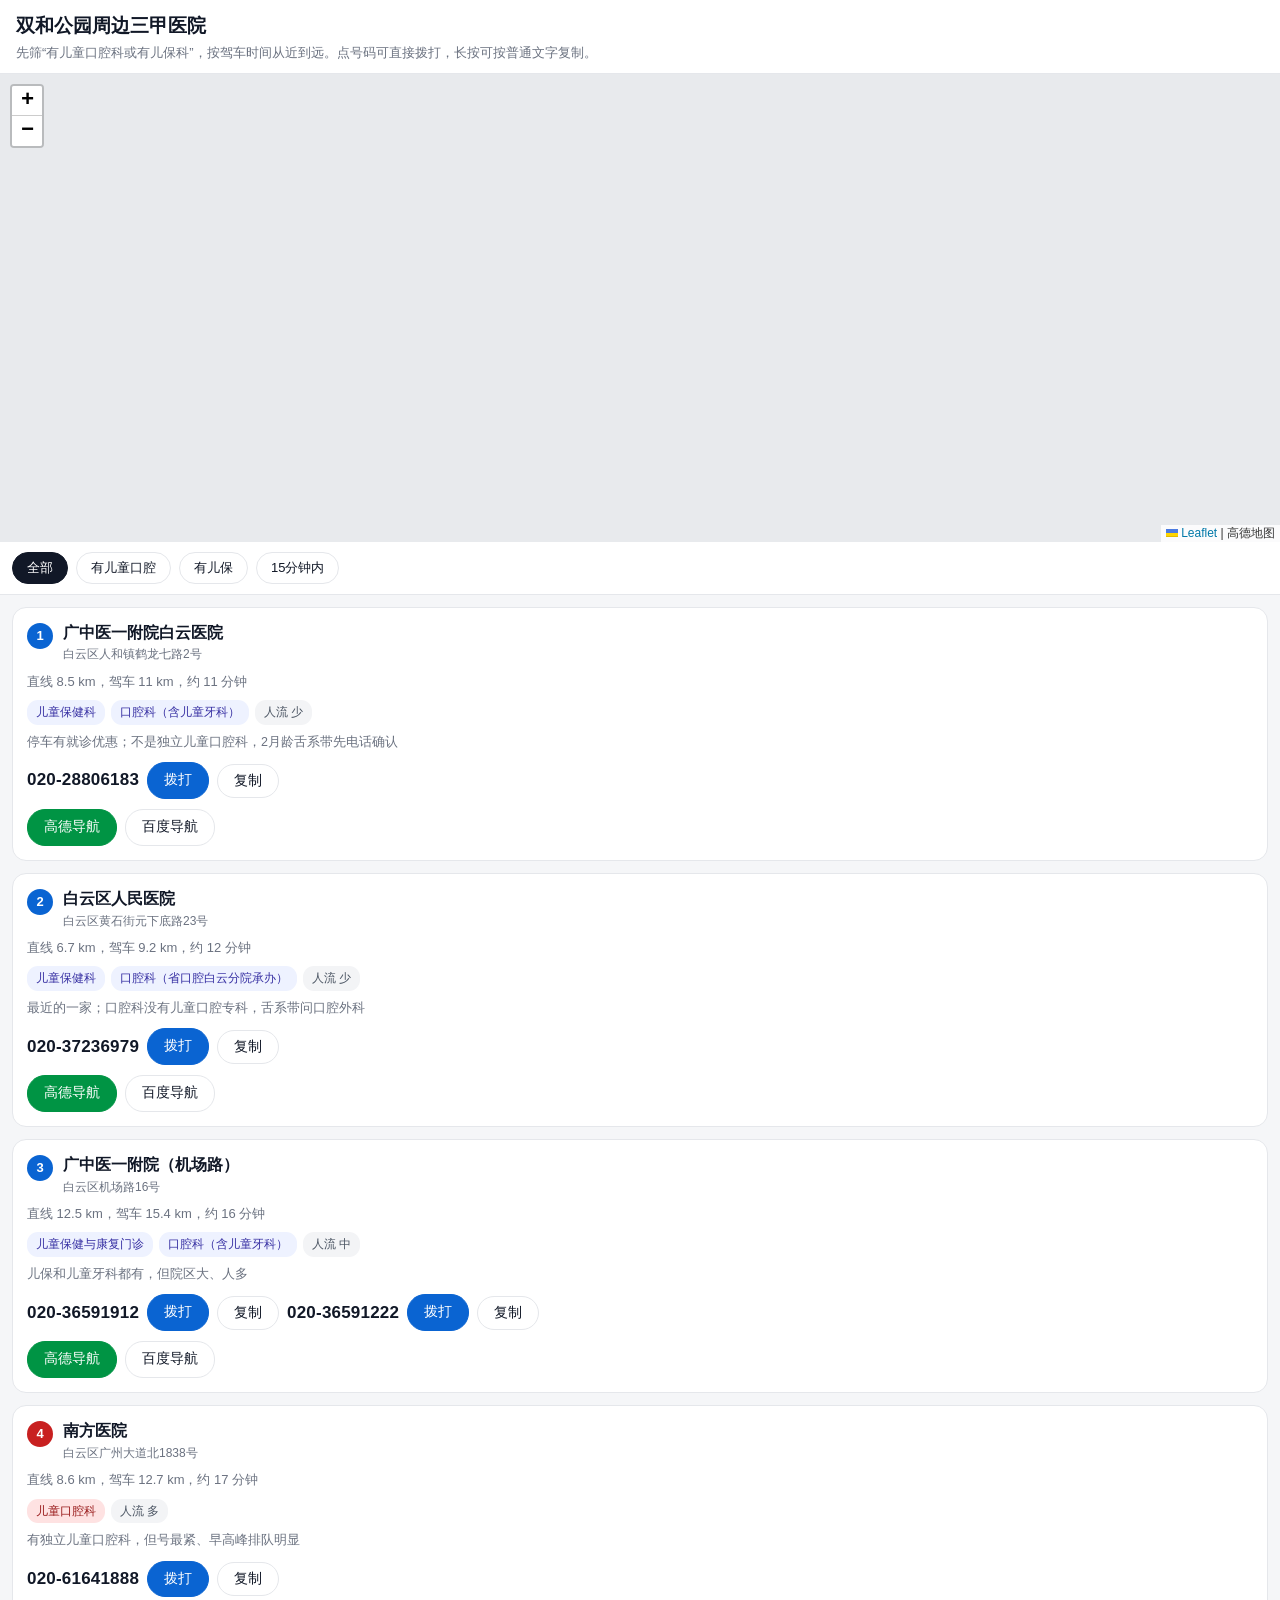
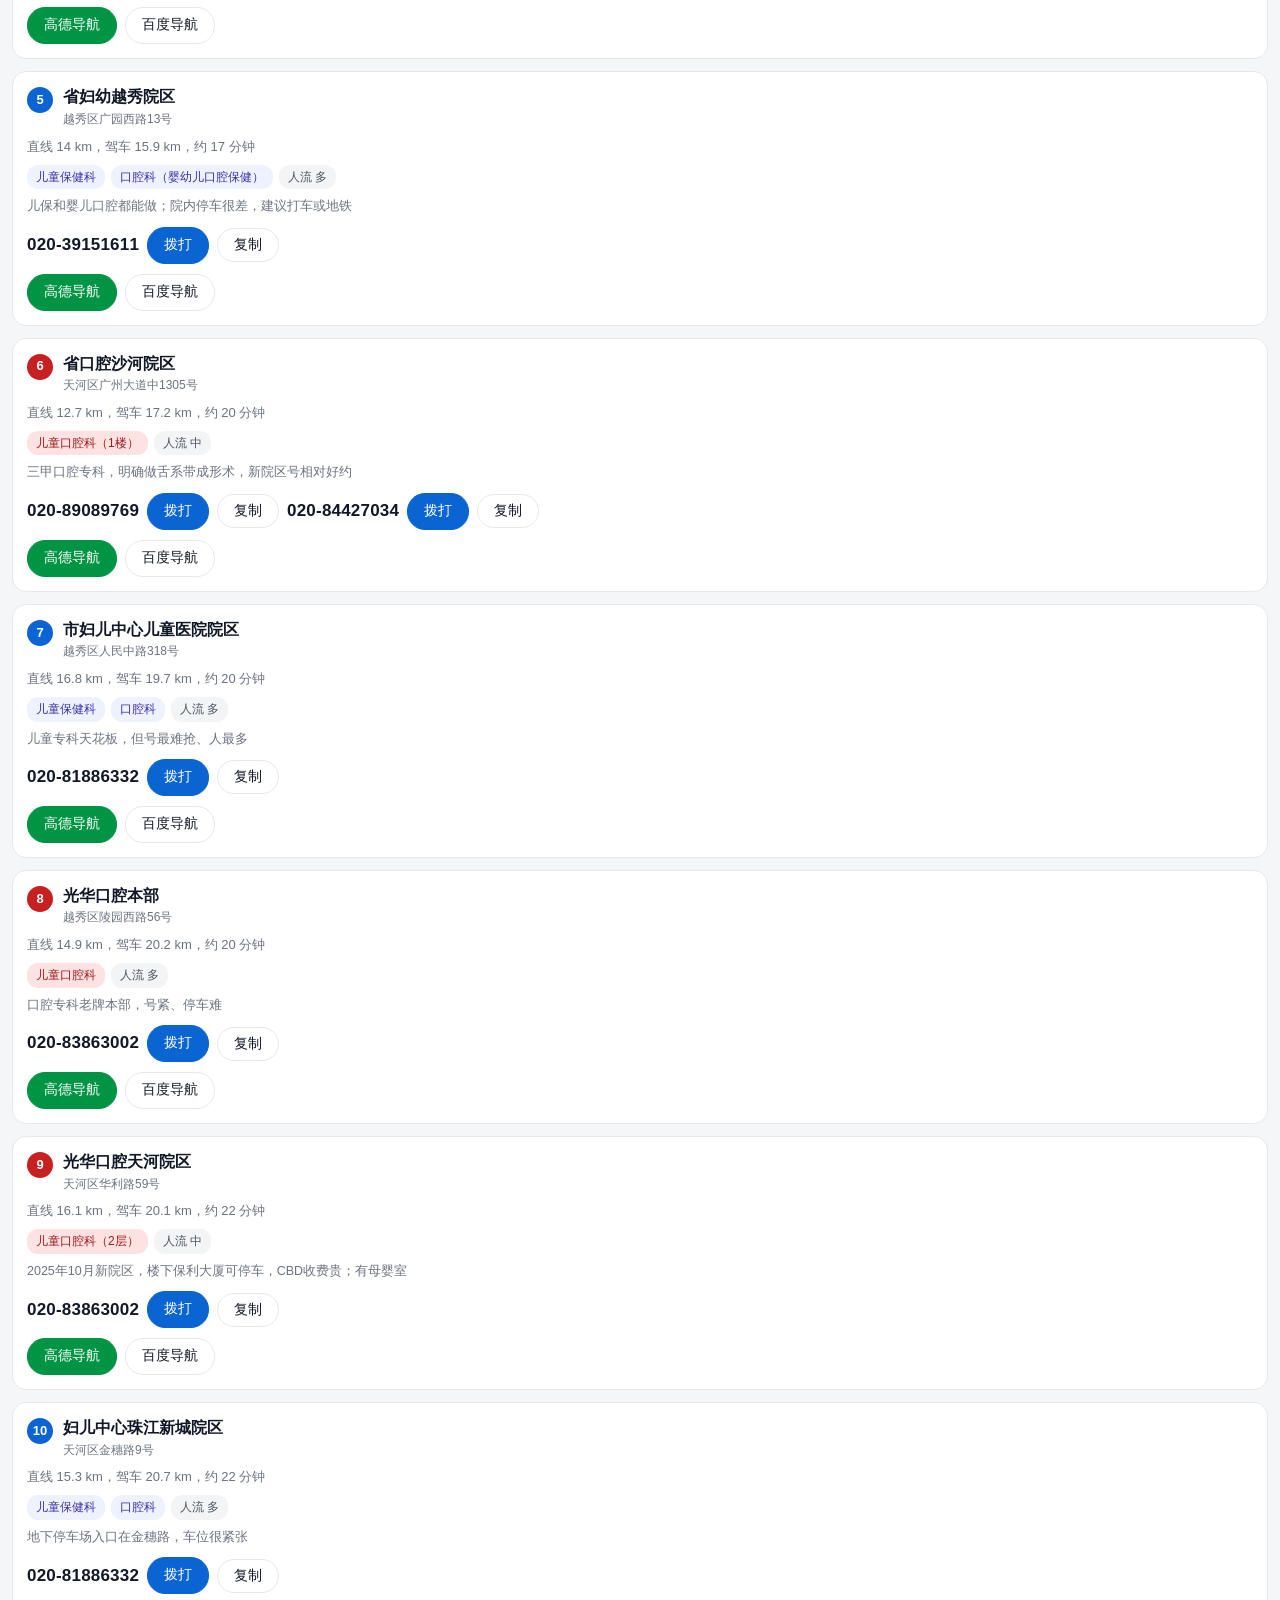
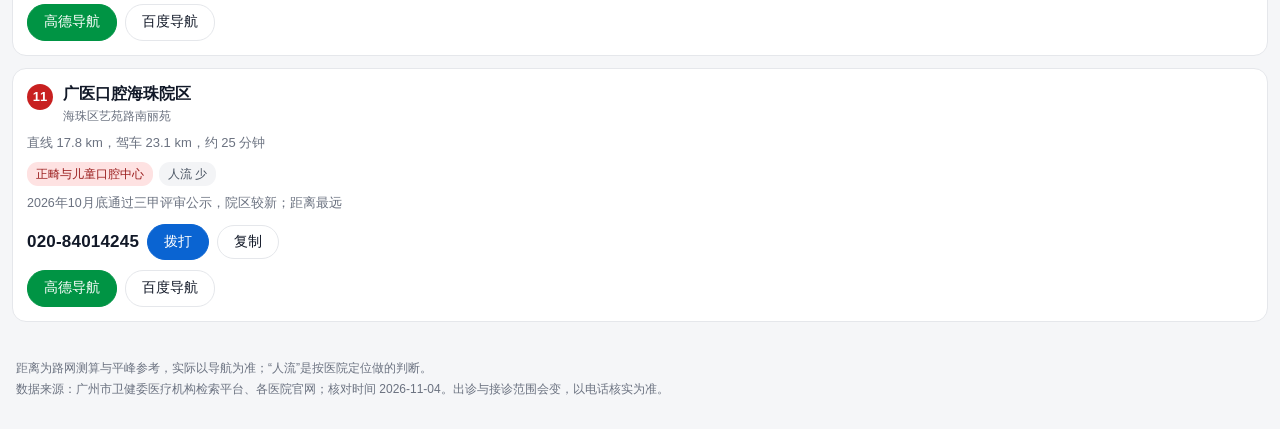
==== hospital/index.html @ ba5483e8 "add mobile hospital guide page" ====
<!doctype html>
<html lang="zh-CN">
<head>
<meta charset="utf-8">
<meta name="viewport" content="width=device-width,initial-scale=1,viewport-fit=cover">
<title>双和公园周边三甲医院</title>
<style>
:root{--bg:#f5f6f8;--card:#fff;--line:#e5e7eb;--txt:#111827;--sub:#6b7280;--blue:#0a64d2;--red:#c82020;--green:#009444}
*{box-sizing:border-box;-webkit-tap-highlight-color:transparent}
body{margin:0;background:var(--bg);color:var(--txt);font:15px/1.55 -apple-system,BlinkMacSystemFont,"PingFang SC","Microsoft YaHei",sans-serif}
header{padding:14px 16px 10px;background:#fff;border-bottom:1px solid var(--line)}
h1{margin:0;font-size:19px;line-height:1.3}
.sub{margin:4px 0 0;color:var(--sub);font-size:13px}
#map{height:52vh;min-height:300px;background:#e8eaed}
#map .fallback{display:flex;align-items:center;justify-content:center;height:100%;color:var(--sub);font-size:14px;padding:20px;text-align:center}
.chips{display:flex;gap:8px;overflow-x:auto;padding:10px 12px;background:#fff;border-bottom:1px solid var(--line);position:sticky;top:0;z-index:500}
.chip{flex:0 0 auto;border:1px solid var(--line);background:#fff;color:var(--txt);border-radius:16px;padding:6px 14px;font-size:13px}
.chip.on{background:#111827;color:#fff;border-color:#111827}
main{padding:12px 12px 24px}
.card{background:var(--card);border:1px solid var(--line);border-radius:14px;padding:14px;margin-bottom:12px}
.row1{display:flex;align-items:flex-start;gap:10px}
.badge{flex:0 0 auto;width:26px;height:26px;border-radius:50%;color:#fff;font-size:13px;font-weight:600;display:flex;align-items:center;justify-content:center;margin-top:1px}
.badge.both{background:var(--blue)}.badge.oral{background:var(--red)}
.nm{font-size:16px;font-weight:600;line-height:1.35}
.addr{color:var(--sub);font-size:12px;margin-top:2px}
.meta{color:var(--sub);font-size:13px;margin-top:8px}
.tags{display:flex;flex-wrap:wrap;gap:6px;margin-top:8px}
.tag{font-size:12px;padding:3px 9px;border-radius:11px;background:#eef2ff;color:#3730a3}
.tag.oral{background:#fee2e2;color:#991b1b}
.tag.crowd{background:#f3f4f6;color:#4b5563}
.note{color:var(--sub);font-size:12.5px;margin-top:8px}
.phone{display:flex;align-items:center;gap:8px;margin-top:10px;flex-wrap:wrap}
.tel{font-size:17px;font-weight:600;color:var(--txt);text-decoration:none;letter-spacing:.2px}
.btn{border:1px solid var(--line);background:#fff;border-radius:18px;padding:7px 16px;font-size:13.5px;color:var(--txt);text-decoration:none;display:inline-flex;align-items:center;gap:4px}
.btn.call{background:#0a64d2;border-color:#0a64d2;color:#fff}
.btn.nav{background:#009444;border-color:#009444;color:#fff}
.linkrow{display:flex;gap:8px;margin-top:10px;flex-wrap:wrap}
footer{padding:0 16px 30px;color:var(--sub);font-size:12px;line-height:1.7}
.hide{display:none}
.leaflet-container{font:13px/1.4 -apple-system,"PingFang SC",sans-serif}
.pin{width:26px;height:26px;border-radius:50%;color:#fff;font-size:12px;font-weight:700;display:flex;align-items:center;justify-content:center;border:2px solid #fff;box-shadow:0 1px 4px rgba(0,0,0,.4)}
.pin.both{background:#0a64d2}.pin.oral{background:#c82020}
.pop b{font-size:14px}.pop a{color:#0a64d2}
</style>
</head>
<body>
<header>
  <h1>双和公园周边三甲医院</h1>
  <p class="sub">先筛“有儿童口腔科或有儿保科”，按驾车时间从近到远。点号码可直接拨打，长按可按普通文字复制。</p>
</header>
<div id="map"></div>
<div class="chips" id="chips">
  <button class="chip on" data-f="all">全部</button>
  <button class="chip" data-f="oral">有儿童口腔</button>
  <button class="chip" data-f="care">有儿保</button>
  <button class="chip" data-f="near">15分钟内</button>
</div>
<main id="list"></main>
<footer>
  <div>距离为路网测算与平峰参考，实际以导航为准；“人流”是按医院定位做的判断。</div>
  <div>数据来源：广州市卫健委医疗机构检索平台、各医院官网；核对时间 2026-11-04。出诊与接诊范围会变，以电话核实为准。</div>
</footer>
<style id="leaflet-css">/* required styles */

.leaflet-pane,
.leaflet-tile,
.leaflet-marker-icon,
.leaflet-marker-shadow,
.leaflet-tile-container,
.leaflet-pane > svg,
.leaflet-pane > canvas,
.leaflet-zoom-box,
.leaflet-image-layer,
.leaflet-layer {
	position: absolute;
	left: 0;
	top: 0;
	}
.leaflet-container {
	overflow: hidden;
	}
.leaflet-tile,
.leaflet-marker-icon,
.leaflet-marker-shadow {
	-webkit-user-select: none;
	   -moz-user-select: none;
	        user-select: none;
	  -webkit-user-drag: none;
	}
/* Prevents IE11 from highlighting tiles in blue */
.leaflet-tile::selection {
	background: transparent;
}
/* Safari renders non-retina tile on retina better with this, but Chrome is worse */
.leaflet-safari .leaflet-tile {
	image-rendering: -webkit-optimize-contrast;
	}
/* hack that prevents hw layers "stretching" when loading new tiles */
.leaflet-safari .leaflet-tile-container {
	width: 1600px;
	height: 1600px;
	-webkit-transform-origin: 0 0;
	}
.leaflet-marker-icon,
.leaflet-marker-shadow {
	display: block;
	}
/* .leaflet-container svg: reset svg max-width decleration shipped in Joomla! (joomla.org) 3.x */
/* .leaflet-container img: map is broken in FF if you have max-width: 100% on tiles */
.leaflet-container .leaflet-overlay-pane svg {
	max-width: none !important;
	max-height: none !important;
	}
.leaflet-container .leaflet-marker-pane img,
.leaflet-container .leaflet-shadow-pane img,
.leaflet-container .leaflet-tile-pane img,
.leaflet-container img.leaflet-image-layer,
.leaflet-container .leaflet-tile {
	max-width: none !important;
	max-height: none !important;
	width: auto;
	padding: 0;
	}

.leaflet-container img.leaflet-tile {
	/* See: https://bugs.chromium.org/p/chromium/issues/detail?id=600120 */
	mix-blend-mode: plus-lighter;
}

.leaflet-container.leaflet-touch-zoom {
	-ms-touch-action: pan-x pan-y;
	touch-action: pan-x pan-y;
	}
.leaflet-container.leaflet-touch-drag {
	-ms-touch-action: pinch-zoom;
	/* Fallback for FF which doesn't support pinch-zoom */
	touch-action: none;
	touch-action: pinch-zoom;
}
.leaflet-container.leaflet-touch-drag.leaflet-touch-zoom {
	-ms-touch-action: none;
	touch-action: none;
}
.leaflet-container {
	-webkit-tap-highlight-color: transparent;
}
.leaflet-container a {
	-webkit-tap-highlight-color: rgba(51, 181, 229, 0.4);
}
.leaflet-tile {
	filter: inherit;
	visibility: hidden;
	}
.leaflet-tile-loaded {
	visibility: inherit;
	}
.leaflet-zoom-box {
	width: 0;
	height: 0;
	-moz-box-sizing: border-box;
	     box-sizing: border-box;
	z-index: 800;
	}
/* workaround for https://bugzilla.mozilla.org/show_bug.cgi?id=888319 */
.leaflet-overlay-pane svg {
	-moz-user-select: none;
	}

.leaflet-pane         { z-index: 400; }

.leaflet-tile-pane    { z-index: 200; }
.leaflet-overlay-pane { z-index: 400; }
.leaflet-shadow-pane  { z-index: 500; }
.leaflet-marker-pane  { z-index: 600; }
.leaflet-tooltip-pane   { z-index: 650; }
.leaflet-popup-pane   { z-index: 700; }

.leaflet-map-pane canvas { z-index: 100; }
.leaflet-map-pane svg    { z-index: 200; }

.leaflet-vml-shape {
	width: 1px;
	height: 1px;
	}
.lvml {
	behavior: url(#default#VML);
	display: inline-block;
	position: absolute;
	}


/* control positioning */

.leaflet-control {
	position: relative;
	z-index: 800;
	pointer-events: visiblePainted; /* IE 9-10 doesn't have auto */
	pointer-events: auto;
	}
.leaflet-top,
.leaflet-bottom {
	position: absolute;
	z-index: 1000;
	pointer-events: none;
	}
.leaflet-top {
	top: 0;
	}
.leaflet-right {
	right: 0;
	}
.leaflet-bottom {
	bottom: 0;
	}
.leaflet-left {
	left: 0;
	}
.leaflet-control {
	float: left;
	clear: both;
	}
.leaflet-right .leaflet-control {
	float: right;
	}
.leaflet-top .leaflet-control {
	margin-top: 10px;
	}
.leaflet-bottom .leaflet-control {
	margin-bottom: 10px;
	}
.leaflet-left .leaflet-control {
	margin-left: 10px;
	}
.leaflet-right .leaflet-control {
	margin-right: 10px;
	}


/* zoom and fade animations */

.leaflet-fade-anim .leaflet-popup {
	opacity: 0;
	-webkit-transition: opacity 0.2s linear;
	   -moz-transition: opacity 0.2s linear;
	        transition: opacity 0.2s linear;
	}
.leaflet-fade-anim .leaflet-map-pane .leaflet-popup {
	opacity: 1;
	}
.leaflet-zoom-animated {
	-webkit-transform-origin: 0 0;
	    -ms-transform-origin: 0 0;
	        transform-origin: 0 0;
	}
svg.leaflet-zoom-animated {
	will-change: transform;
}

.leaflet-zoom-anim .leaflet-zoom-animated {
	-webkit-transition: -webkit-transform 0.25s cubic-bezier(0,0,0.25,1);
	   -moz-transition:    -moz-transform 0.25s cubic-bezier(0,0,0.25,1);
	        transition:         transform 0.25s cubic-bezier(0,0,0.25,1);
	}
.leaflet-zoom-anim .leaflet-tile,
.leaflet-pan-anim .leaflet-tile {
	-webkit-transition: none;
	   -moz-transition: none;
	        transition: none;
	}

.leaflet-zoom-anim .leaflet-zoom-hide {
	visibility: hidden;
	}


/* cursors */

.leaflet-interactive {
	cursor: pointer;
	}
.leaflet-grab {
	cursor: -webkit-grab;
	cursor:    -moz-grab;
	cursor:         grab;
	}
.leaflet-crosshair,
.leaflet-crosshair .leaflet-interactive {
	cursor: crosshair;
	}
.leaflet-popup-pane,
.leaflet-control {
	cursor: auto;
	}
.leaflet-dragging .leaflet-grab,
.leaflet-dragging .leaflet-grab .leaflet-interactive,
.leaflet-dragging .leaflet-marker-draggable {
	cursor: move;
	cursor: -webkit-grabbing;
	cursor:    -moz-grabbing;
	cursor:         grabbing;
	}

/* marker & overlays interactivity */
.leaflet-marker-icon,
.leaflet-marker-shadow,
.leaflet-image-layer,
.leaflet-pane > svg path,
.leaflet-tile-container {
	pointer-events: none;
	}

.leaflet-marker-icon.leaflet-interactive,
.leaflet-image-layer.leaflet-interactive,
.leaflet-pane > svg path.leaflet-interactive,
svg.leaflet-image-layer.leaflet-interactive path {
	pointer-events: visiblePainted; /* IE 9-10 doesn't have auto */
	pointer-events: auto;
	}

/* visual tweaks */

.leaflet-container {
	background: #ddd;
	outline-offset: 1px;
	}
.leaflet-container a {
	color: #0078A8;
	}
.leaflet-zoom-box {
	border: 2px dotted #38f;
	background: rgba(255,255,255,0.5);
	}


/* general typography */
.leaflet-container {
	font-family: "Helvetica Neue", Arial, Helvetica, sans-serif;
	font-size: 12px;
	font-size: 0.75rem;
	line-height: 1.5;
	}


/* general toolbar styles */

.leaflet-bar {
	box-shadow: 0 1px 5px rgba(0,0,0,0.65);
	border-radius: 4px;
	}
.leaflet-bar a {
	background-color: #fff;
	border-bottom: 1px solid #ccc;
	width: 26px;
	height: 26px;
	line-height: 26px;
	display: block;
	text-align: center;
	text-decoration: none;
	color: black;
	}
.leaflet-bar a,
.leaflet-control-layers-toggle {
	background-position: 50% 50%;
	background-repeat: no-repeat;
	display: block;
	}
.leaflet-bar a:hover,
.leaflet-bar a:focus {
	background-color: #f4f4f4;
	}
.leaflet-bar a:first-child {
	border-top-left-radius: 4px;
	border-top-right-radius: 4px;
	}
.leaflet-bar a:last-child {
	border-bottom-left-radius: 4px;
	border-bottom-right-radius: 4px;
	border-bottom: none;
	}
.leaflet-bar a.leaflet-disabled {
	cursor: default;
	background-color: #f4f4f4;
	color: #bbb;
	}

.leaflet-touch .leaflet-bar a {
	width: 30px;
	height: 30px;
	line-height: 30px;
	}
.leaflet-touch .leaflet-bar a:first-child {
	border-top-left-radius: 2px;
	border-top-right-radius: 2px;
	}
.leaflet-touch .leaflet-bar a:last-child {
	border-bottom-left-radius: 2px;
	border-bottom-right-radius: 2px;
	}

/* zoom control */

.leaflet-control-zoom-in,
.leaflet-control-zoom-out {
	font: bold 18px 'Lucida Console', Monaco, monospace;
	text-indent: 1px;
	}

.leaflet-touch .leaflet-control-zoom-in, .leaflet-touch .leaflet-control-zoom-out  {
	font-size: 22px;
	}


/* layers control */

.leaflet-control-layers {
	box-shadow: 0 1px 5px rgba(0,0,0,0.4);
	background: #fff;
	border-radius: 5px;
	}
.leaflet-control-layers-toggle {
	background-image: url(images/layers.png);
	width: 36px;
	height: 36px;
	}
.leaflet-retina .leaflet-control-layers-toggle {
	background-image: url(images/layers-2x.png);
	background-size: 26px 26px;
	}
.leaflet-touch .leaflet-control-layers-toggle {
	width: 44px;
	height: 44px;
	}
.leaflet-control-layers .leaflet-control-layers-list,
.leaflet-control-layers-expanded .leaflet-control-layers-toggle {
	display: none;
	}
.leaflet-control-layers-expanded .leaflet-control-layers-list {
	display: block;
	position: relative;
	}
.leaflet-control-layers-expanded {
	padding: 6px 10px 6px 6px;
	color: #333;
	background: #fff;
	}
.leaflet-control-layers-scrollbar {
	overflow-y: scroll;
	overflow-x: hidden;
	padding-right: 5px;
	}
.leaflet-control-layers-selector {
	margin-top: 2px;
	position: relative;
	top: 1px;
	}
.leaflet-control-layers label {
	display: block;
	font-size: 13px;
	font-size: 1.08333em;
	}
.leaflet-control-layers-separator {
	height: 0;
	border-top: 1px solid #ddd;
	margin: 5px -10px 5px -6px;
	}

/* Default icon URLs */
.leaflet-default-icon-path { /* used only in path-guessing heuristic, see L.Icon.Default */
	background-image: url(images/marker-icon.png);
	}


/* attribution and scale controls */

.leaflet-container .leaflet-control-attribution {
	background: #fff;
	background: rgba(255, 255, 255, 0.8);
	margin: 0;
	}
.leaflet-control-attribution,
.leaflet-control-scale-line {
	padding: 0 5px;
	color: #333;
	line-height: 1.4;
	}
.leaflet-control-attribution a {
	text-decoration: none;
	}
.leaflet-control-attribution a:hover,
.leaflet-control-attribution a:focus {
	text-decoration: underline;
	}
.leaflet-attribution-flag {
	display: inline !important;
	vertical-align: baseline !important;
	width: 1em;
	height: 0.6669em;
	}
.leaflet-left .leaflet-control-scale {
	margin-left: 5px;
	}
.leaflet-bottom .leaflet-control-scale {
	margin-bottom: 5px;
	}
.leaflet-control-scale-line {
	border: 2px solid #777;
	border-top: none;
	line-height: 1.1;
	padding: 2px 5px 1px;
	white-space: nowrap;
	-moz-box-sizing: border-box;
	     box-sizing: border-box;
	background: rgba(255, 255, 255, 0.8);
	text-shadow: 1px 1px #fff;
	}
.leaflet-control-scale-line:not(:first-child) {
	border-top: 2px solid #777;
	border-bottom: none;
	margin-top: -2px;
	}
.leaflet-control-scale-line:not(:first-child):not(:last-child) {
	border-bottom: 2px solid #777;
	}

.leaflet-touch .leaflet-control-attribution,
.leaflet-touch .leaflet-control-layers,
.leaflet-touch .leaflet-bar {
	box-shadow: none;
	}
.leaflet-touch .leaflet-control-layers,
.leaflet-touch .leaflet-bar {
	border: 2px solid rgba(0,0,0,0.2);
	background-clip: padding-box;
	}


/* popup */

.leaflet-popup {
	position: absolute;
	text-align: center;
	margin-bottom: 20px;
	}
.leaflet-popup-content-wrapper {
	padding: 1px;
	text-align: left;
	border-radius: 12px;
	}
.leaflet-popup-content {
	margin: 13px 24px 13px 20px;
	line-height: 1.3;
	font-size: 13px;
	font-size: 1.08333em;
	min-height: 1px;
	}
.leaflet-popup-content p {
	margin: 17px 0;
	margin: 1.3em 0;
	}
.leaflet-popup-tip-container {
	width: 40px;
	height: 20px;
	position: absolute;
	left: 50%;
	margin-top: -1px;
	margin-left: -20px;
	overflow: hidden;
	pointer-events: none;
	}
.leaflet-popup-tip {
	width: 17px;
	height: 17px;
	padding: 1px;

	margin: -10px auto 0;
	pointer-events: auto;

	-webkit-transform: rotate(45deg);
	   -moz-transform: rotate(45deg);
	    -ms-transform: rotate(45deg);
	        transform: rotate(45deg);
	}
.leaflet-popup-content-wrapper,
.leaflet-popup-tip {
	background: white;
	color: #333;
	box-shadow: 0 3px 14px rgba(0,0,0,0.4);
	}
.leaflet-container a.leaflet-popup-close-button {
	position: absolute;
	top: 0;
	right: 0;
	border: none;
	text-align: center;
	width: 24px;
	height: 24px;
	font: 16px/24px Tahoma, Verdana, sans-serif;
	color: #757575;
	text-decoration: none;
	background: transparent;
	}
.leaflet-container a.leaflet-popup-close-button:hover,
.leaflet-container a.leaflet-popup-close-button:focus {
	color: #585858;
	}
.leaflet-popup-scrolled {
	overflow: auto;
	}

.leaflet-oldie .leaflet-popup-content-wrapper {
	-ms-zoom: 1;
	}
.leaflet-oldie .leaflet-popup-tip {
	width: 24px;
	margin: 0 auto;

	-ms-filter: "progid:DXImageTransform.Microsoft.Matrix(M11=0.70710678, M12=0.70710678, M21=-0.70710678, M22=0.70710678)";
	filter: progid:DXImageTransform.Microsoft.Matrix(M11=0.70710678, M12=0.70710678, M21=-0.70710678, M22=0.70710678);
	}

.leaflet-oldie .leaflet-control-zoom,
.leaflet-oldie .leaflet-control-layers,
.leaflet-oldie .leaflet-popup-content-wrapper,
.leaflet-oldie .leaflet-popup-tip {
	border: 1px solid #999;
	}


/* div icon */

.leaflet-div-icon {
	background: #fff;
	border: 1px solid #666;
	}


/* Tooltip */
/* Base styles for the element that has a tooltip */
.leaflet-tooltip {
	position: absolute;
	padding: 6px;
	background-color: #fff;
	border: 1px solid #fff;
	border-radius: 3px;
	color: #222;
	white-space: nowrap;
	-webkit-user-select: none;
	-moz-user-select: none;
	-ms-user-select: none;
	user-select: none;
	pointer-events: none;
	box-shadow: 0 1px 3px rgba(0,0,0,0.4);
	}
.leaflet-tooltip.leaflet-interactive {
	cursor: pointer;
	pointer-events: auto;
	}
.leaflet-tooltip-top:before,
.leaflet-tooltip-bottom:before,
.leaflet-tooltip-left:before,
.leaflet-tooltip-right:before {
	position: absolute;
	pointer-events: none;
	border: 6px solid transparent;
	background: transparent;
	content: "";
	}

/* Directions */

.leaflet-tooltip-bottom {
	margin-top: 6px;
}
.leaflet-tooltip-top {
	margin-top: -6px;
}
.leaflet-tooltip-bottom:before,
.leaflet-tooltip-top:before {
	left: 50%;
	margin-left: -6px;
	}
.leaflet-tooltip-top:before {
	bottom: 0;
	margin-bottom: -12px;
	border-top-color: #fff;
	}
.leaflet-tooltip-bottom:before {
	top: 0;
	margin-top: -12px;
	margin-left: -6px;
	border-bottom-color: #fff;
	}
.leaflet-tooltip-left {
	margin-left: -6px;
}
.leaflet-tooltip-right {
	margin-left: 6px;
}
.leaflet-tooltip-left:before,
.leaflet-tooltip-right:before {
	top: 50%;
	margin-top: -6px;
	}
.leaflet-tooltip-left:before {
	right: 0;
	margin-right: -12px;
	border-left-color: #fff;
	}
.leaflet-tooltip-right:before {
	left: 0;
	margin-left: -12px;
	border-right-color: #fff;
	}

/* Printing */

@media print {
	/* Prevent printers from removing background-images of controls. */
	.leaflet-control {
		-webkit-print-color-adjust: exact;
		print-color-adjust: exact;
		}
	}
</style>
<script id="leaflet-js">/* @preserve
 * Leaflet 1.9.4, a JS library for interactive maps. https://leafletjs.com
 * (c) 2010-2023 Vladimir Agafonkin, (c) 2010-2011 CloudMade
 */
!function(t,e){"object"==typeof exports&&"undefined"!=typeof module?e(exports):"function"==typeof define&&define.amd?define(["exports"],e):e((t="undefined"!=typeof globalThis?globalThis:t||self).leaflet={})}(this,function(t){"use strict";function l(t){for(var e,i,n=1,o=arguments.length;n<o;n++)for(e in i=arguments[n])t[e]=i[e];return t}var R=Object.create||function(t){return N.prototype=t,new N};function N(){}function a(t,e){var i,n=Array.prototype.slice;return t.bind?t.bind.apply(t,n.call(arguments,1)):(i=n.call(arguments,2),function(){return t.apply(e,i.length?i.concat(n.call(arguments)):arguments)})}var D=0;function h(t){return"_leaflet_id"in t||(t._leaflet_id=++D),t._leaflet_id}function j(t,e,i){var n,o,s=function(){n=!1,o&&(r.apply(i,o),o=!1)},r=function(){n?o=arguments:(t.apply(i,arguments),setTimeout(s,e),n=!0)};return r}function H(t,e,i){var n=e[1],e=e[0],o=n-e;return t===n&&i?t:((t-e)%o+o)%o+e}function u(){return!1}function i(t,e){return!1===e?t:(e=Math.pow(10,void 0===e?6:e),Math.round(t*e)/e)}function W(t){return t.trim?t.trim():t.replace(/^\s+|\s+$/g,"")}function F(t){return W(t).split(/\s+/)}function c(t,e){for(var i in Object.prototype.hasOwnProperty.call(t,"options")||(t.options=t.options?R(t.options):{}),e)t.options[i]=e[i];return t.options}function U(t,e,i){var n,o=[];for(n in t)o.push(encodeURIComponent(i?n.toUpperCase():n)+"="+encodeURIComponent(t[n]));return(e&&-1!==e.indexOf("?")?"&":"?")+o.join("&")}var V=/\{ *([\w_ -]+) *\}/g;function q(t,i){return t.replace(V,function(t,e){e=i[e];if(void 0===e)throw new Error("No value provided for variable "+t);return e="function"==typeof e?e(i):e})}var d=Array.isArray||function(t){return"[object Array]"===Object.prototype.toString.call(t)};function G(t,e){for(var i=0;i<t.length;i++)if(t[i]===e)return i;return-1}var K="[data-uri]";function Y(t){return window["webkit"+t]||window["moz"+t]||window["ms"+t]}var X=0;function J(t){var e=+new Date,i=Math.max(0,16-(e-X));return X=e+i,window.setTimeout(t,i)}var $=window.requestAnimationFrame||Y("RequestAnimationFrame")||J,Q=window.cancelAnimationFrame||Y("CancelAnimationFrame")||Y("CancelRequestAnimationFrame")||function(t){window.clearTimeout(t)};function x(t,e,i){if(!i||$!==J)return $.call(window,a(t,e));t.call(e)}function r(t){t&&Q.call(window,t)}var tt={__proto__:null,extend:l,create:R,bind:a,get lastId(){return D},stamp:h,throttle:j,wrapNum:H,falseFn:u,formatNum:i,trim:W,splitWords:F,setOptions:c,getParamString:U,template:q,isArray:d,indexOf:G,emptyImageUrl:K,requestFn:$,cancelFn:Q,requestAnimFrame:x,cancelAnimFrame:r};function et(){}et.extend=function(t){function e(){c(this),this.initialize&&this.initialize.apply(this,arguments),this.callInitHooks()}var i,n=e.__super__=this.prototype,o=R(n);for(i in(o.constructor=e).prototype=o,this)Object.prototype.hasOwnProperty.call(this,i)&&"prototype"!==i&&"__super__"!==i&&(e[i]=this[i]);if(t.statics&&l(e,t.statics),t.includes){var s=t.includes;if("undefined"!=typeof L&&L&&L.Mixin){s=d(s)?s:[s];for(var r=0;r<s.length;r++)s[r]===L.Mixin.Events&&console.warn("Deprecated include of L.Mixin.Events: this property will be removed in future releases, please inherit from L.Evented instead.",(new Error).stack)}l.apply(null,[o].concat(t.includes))}return l(o,t),delete o.statics,delete o.includes,o.options&&(o.options=n.options?R(n.options):{},l(o.options,t.options)),o._initHooks=[],o.callInitHooks=function(){if(!this._initHooksCalled){n.callInitHooks&&n.callInitHooks.call(this),this._initHooksCalled=!0;for(var t=0,e=o._initHooks.length;t<e;t++)o._initHooks[t].call(this)}},e},et.include=function(t){var e=this.prototype.options;return l(this.prototype,t),t.options&&(this.prototype.options=e,this.mergeOptions(t.options)),this},et.mergeOptions=function(t){return l(this.prototype.options,t),this},et.addInitHook=function(t){var e=Array.prototype.slice.call(arguments,1),i="function"==typeof t?t:function(){this[t].apply(this,e)};return this.prototype._initHooks=this.prototype._initHooks||[],this.prototype._initHooks.push(i),this};var e={on:function(t,e,i){if("object"==typeof t)for(var n in t)this._on(n,t[n],e);else for(var o=0,s=(t=F(t)).length;o<s;o++)this._on(t[o],e,i);return this},off:function(t,e,i){if(arguments.length)if("object"==typeof t)for(var n in t)this._off(n,t[n],e);else{t=F(t);for(var o=1===arguments.length,s=0,r=t.length;s<r;s++)o?this._off(t[s]):this._off(t[s],e,i)}else delete this._events;return this},_on:function(t,e,i,n){"function"!=typeof e?console.warn("wrong listener type: "+typeof e):!1===this._listens(t,e,i)&&(e={fn:e,ctx:i=i===this?void 0:i},n&&(e.once=!0),this._events=this._events||{},this._events[t]=this._events[t]||[],this._events[t].push(e))},_off:function(t,e,i){var n,o,s;if(this._events&&(n=this._events[t]))if(1===arguments.length){if(this._firingCount)for(o=0,s=n.length;o<s;o++)n[o].fn=u;delete this._events[t]}else"function"!=typeof e?console.warn("wrong listener type: "+typeof e):!1!==(e=this._listens(t,e,i))&&(i=n[e],this._firingCount&&(i.fn=u,this._events[t]=n=n.slice()),n.splice(e,1))},fire:function(t,e,i){if(this.listens(t,i)){var n=l({},e,{type:t,target:this,sourceTarget:e&&e.sourceTarget||this});if(this._events){var o=this._events[t];if(o){this._firingCount=this._firingCount+1||1;for(var s=0,r=o.length;s<r;s++){var a=o[s],h=a.fn;a.once&&this.off(t,h,a.ctx),h.call(a.ctx||this,n)}this._firingCount--}}i&&this._propagateEvent(n)}return this},listens:function(t,e,i,n){"string"!=typeof t&&console.warn('"string" type argument expected');var o=e,s=("function"!=typeof e&&(n=!!e,i=o=void 0),this._events&&this._events[t]);if(s&&s.length&&!1!==this._listens(t,o,i))return!0;if(n)for(var r in this._eventParents)if(this._eventParents[r].listens(t,e,i,n))return!0;return!1},_listens:function(t,e,i){if(this._events){var n=this._events[t]||[];if(!e)return!!n.length;i===this&&(i=void 0);for(var o=0,s=n.length;o<s;o++)if(n[o].fn===e&&n[o].ctx===i)return o}return!1},once:function(t,e,i){if("object"==typeof t)for(var n in t)this._on(n,t[n],e,!0);else for(var o=0,s=(t=F(t)).length;o<s;o++)this._on(t[o],e,i,!0);return this},addEventParent:function(t){return this._eventParents=this._eventParents||{},this._eventParents[h(t)]=t,this},removeEventParent:function(t){return this._eventParents&&delete this._eventParents[h(t)],this},_propagateEvent:function(t){for(var e in this._eventParents)this._eventParents[e].fire(t.type,l({layer:t.target,propagatedFrom:t.target},t),!0)}},it=(e.addEventListener=e.on,e.removeEventListener=e.clearAllEventListeners=e.off,e.addOneTimeEventListener=e.once,e.fireEvent=e.fire,e.hasEventListeners=e.listens,et.extend(e));function p(t,e,i){this.x=i?Math.round(t):t,this.y=i?Math.round(e):e}var nt=Math.trunc||function(t){return 0<t?Math.floor(t):Math.ceil(t)};function m(t,e,i){return t instanceof p?t:d(t)?new p(t[0],t[1]):null==t?t:"object"==typeof t&&"x"in t&&"y"in t?new p(t.x,t.y):new p(t,e,i)}function f(t,e){if(t)for(var i=e?[t,e]:t,n=0,o=i.length;n<o;n++)this.extend(i[n])}function _(t,e){return!t||t instanceof f?t:new f(t,e)}function s(t,e){if(t)for(var i=e?[t,e]:t,n=0,o=i.length;n<o;n++)this.extend(i[n])}function g(t,e){return t instanceof s?t:new s(t,e)}function v(t,e,i){if(isNaN(t)||isNaN(e))throw new Error("Invalid LatLng object: ("+t+", "+e+")");this.lat=+t,this.lng=+e,void 0!==i&&(this.alt=+i)}function w(t,e,i){return t instanceof v?t:d(t)&&"object"!=typeof t[0]?3===t.length?new v(t[0],t[1],t[2]):2===t.length?new v(t[0],t[1]):null:null==t?t:"object"==typeof t&&"lat"in t?new v(t.lat,"lng"in t?t.lng:t.lon,t.alt):void 0===e?null:new v(t,e,i)}p.prototype={clone:function(){return new p(this.x,this.y)},add:function(t){return this.clone()._add(m(t))},_add:function(t){return this.x+=t.x,this.y+=t.y,this},subtract:function(t){return this.clone()._subtract(m(t))},_subtract:function(t){return this.x-=t.x,this.y-=t.y,this},divideBy:function(t){return this.clone()._divideBy(t)},_divideBy:function(t){return this.x/=t,this.y/=t,this},multiplyBy:function(t){return this.clone()._multiplyBy(t)},_multiplyBy:function(t){return this.x*=t,this.y*=t,this},scaleBy:function(t){return new p(this.x*t.x,this.y*t.y)},unscaleBy:function(t){return new p(this.x/t.x,this.y/t.y)},round:function(){return this.clone()._round()},_round:function(){return this.x=Math.round(this.x),this.y=Math.round(this.y),this},floor:function(){return this.clone()._floor()},_floor:function(){return this.x=Math.floor(this.x),this.y=Math.floor(this.y),this},ceil:function(){return this.clone()._ceil()},_ceil:function(){return this.x=Math.ceil(this.x),this.y=Math.ceil(this.y),this},trunc:function(){return this.clone()._trunc()},_trunc:function(){return this.x=nt(this.x),this.y=nt(this.y),this},distanceTo:function(t){var e=(t=m(t)).x-this.x,t=t.y-this.y;return Math.sqrt(e*e+t*t)},equals:function(t){return(t=m(t)).x===this.x&&t.y===this.y},contains:function(t){return t=m(t),Math.abs(t.x)<=Math.abs(this.x)&&Math.abs(t.y)<=Math.abs(this.y)},toString:function(){return"Point("+i(this.x)+", "+i(this.y)+")"}},f.prototype={extend:function(t){var e,i;if(t){if(t instanceof p||"number"==typeof t[0]||"x"in t)e=i=m(t);else if(e=(t=_(t)).min,i=t.max,!e||!i)return this;this.min||this.max?(this.min.x=Math.min(e.x,this.min.x),this.max.x=Math.max(i.x,this.max.x),this.min.y=Math.min(e.y,this.min.y),this.max.y=Math.max(i.y,this.max.y)):(this.min=e.clone(),this.max=i.clone())}return this},getCenter:function(t){return m((this.min.x+this.max.x)/2,(this.min.y+this.max.y)/2,t)},getBottomLeft:function(){return m(this.min.x,this.max.y)},getTopRight:function(){return m(this.max.x,this.min.y)},getTopLeft:function(){return this.min},getBottomRight:function(){return this.max},getSize:function(){return this.max.subtract(this.min)},contains:function(t){var e,i;return(t=("number"==typeof t[0]||t instanceof p?m:_)(t))instanceof f?(e=t.min,i=t.max):e=i=t,e.x>=this.min.x&&i.x<=this.max.x&&e.y>=this.min.y&&i.y<=this.max.y},intersects:function(t){t=_(t);var e=this.min,i=this.max,n=t.min,t=t.max,o=t.x>=e.x&&n.x<=i.x,t=t.y>=e.y&&n.y<=i.y;return o&&t},overlaps:function(t){t=_(t);var e=this.min,i=this.max,n=t.min,t=t.max,o=t.x>e.x&&n.x<i.x,t=t.y>e.y&&n.y<i.y;return o&&t},isValid:function(){return!(!this.min||!this.max)},pad:function(t){var e=this.min,i=this.max,n=Math.abs(e.x-i.x)*t,t=Math.abs(e.y-i.y)*t;return _(m(e.x-n,e.y-t),m(i.x+n,i.y+t))},equals:function(t){return!!t&&(t=_(t),this.min.equals(t.getTopLeft())&&this.max.equals(t.getBottomRight()))}},s.prototype={extend:function(t){var e,i,n=this._southWest,o=this._northEast;if(t instanceof v)i=e=t;else{if(!(t instanceof s))return t?this.extend(w(t)||g(t)):this;if(e=t._southWest,i=t._northEast,!e||!i)return this}return n||o?(n.lat=Math.min(e.lat,n.lat),n.lng=Math.min(e.lng,n.lng),o.lat=Math.max(i.lat,o.lat),o.lng=Math.max(i.lng,o.lng)):(this._southWest=new v(e.lat,e.lng),this._northEast=new v(i.lat,i.lng)),this},pad:function(t){var e=this._southWest,i=this._northEast,n=Math.abs(e.lat-i.lat)*t,t=Math.abs(e.lng-i.lng)*t;return new s(new v(e.lat-n,e.lng-t),new v(i.lat+n,i.lng+t))},getCenter:function(){return new v((this._southWest.lat+this._northEast.lat)/2,(this._southWest.lng+this._northEast.lng)/2)},getSouthWest:function(){return this._southWest},getNorthEast:function(){return this._northEast},getNorthWest:function(){return new v(this.getNorth(),this.getWest())},getSouthEast:function(){return new v(this.getSouth(),this.getEast())},getWest:function(){return this._southWest.lng},getSouth:function(){return this._southWest.lat},getEast:function(){return this._northEast.lng},getNorth:function(){return this._northEast.lat},contains:function(t){t=("number"==typeof t[0]||t instanceof v||"lat"in t?w:g)(t);var e,i,n=this._southWest,o=this._northEast;return t instanceof s?(e=t.getSouthWest(),i=t.getNorthEast()):e=i=t,e.lat>=n.lat&&i.lat<=o.lat&&e.lng>=n.lng&&i.lng<=o.lng},intersects:function(t){t=g(t);var e=this._southWest,i=this._northEast,n=t.getSouthWest(),t=t.getNorthEast(),o=t.lat>=e.lat&&n.lat<=i.lat,t=t.lng>=e.lng&&n.lng<=i.lng;return o&&t},overlaps:function(t){t=g(t);var e=this._southWest,i=this._northEast,n=t.getSouthWest(),t=t.getNorthEast(),o=t.lat>e.lat&&n.lat<i.lat,t=t.lng>e.lng&&n.lng<i.lng;return o&&t},toBBoxString:function(){return[this.getWest(),this.getSouth(),this.getEast(),this.getNorth()].join(",")},equals:function(t,e){return!!t&&(t=g(t),this._southWest.equals(t.getSouthWest(),e)&&this._northEast.equals(t.getNorthEast(),e))},isValid:function(){return!(!this._southWest||!this._northEast)}};var ot={latLngToPoint:function(t,e){t=this.projection.project(t),e=this.scale(e);return this.transformation._transform(t,e)},pointToLatLng:function(t,e){e=this.scale(e),t=this.transformation.untransform(t,e);return this.projection.unproject(t)},project:function(t){return this.projection.project(t)},unproject:function(t){return this.projection.unproject(t)},scale:function(t){return 256*Math.pow(2,t)},zoom:function(t){return Math.log(t/256)/Math.LN2},getProjectedBounds:function(t){var e;return this.infinite?null:(e=this.projection.bounds,t=this.scale(t),new f(this.transformation.transform(e.min,t),this.transformation.transform(e.max,t)))},infinite:!(v.prototype={equals:function(t,e){return!!t&&(t=w(t),Math.max(Math.abs(this.lat-t.lat),Math.abs(this.lng-t.lng))<=(void 0===e?1e-9:e))},toString:function(t){return"LatLng("+i(this.lat,t)+", "+i(this.lng,t)+")"},distanceTo:function(t){return st.distance(this,w(t))},wrap:function(){return st.wrapLatLng(this)},toBounds:function(t){var t=180*t/40075017,e=t/Math.cos(Math.PI/180*this.lat);return g([this.lat-t,this.lng-e],[this.lat+t,this.lng+e])},clone:function(){return new v(this.lat,this.lng,this.alt)}}),wrapLatLng:function(t){var e=this.wrapLng?H(t.lng,this.wrapLng,!0):t.lng;return new v(this.wrapLat?H(t.lat,this.wrapLat,!0):t.lat,e,t.alt)},wrapLatLngBounds:function(t){var e=t.getCenter(),i=this.wrapLatLng(e),n=e.lat-i.lat,e=e.lng-i.lng;return 0==n&&0==e?t:(i=t.getSouthWest(),t=t.getNorthEast(),new s(new v(i.lat-n,i.lng-e),new v(t.lat-n,t.lng-e)))}},st=l({},ot,{wrapLng:[-180,180],R:6371e3,distance:function(t,e){var i=Math.PI/180,n=t.lat*i,o=e.lat*i,s=Math.sin((e.lat-t.lat)*i/2),e=Math.sin((e.lng-t.lng)*i/2),t=s*s+Math.cos(n)*Math.cos(o)*e*e,i=2*Math.atan2(Math.sqrt(t),Math.sqrt(1-t));return this.R*i}}),rt=6378137,rt={R:rt,MAX_LATITUDE:85.0511287798,project:function(t){var e=Math.PI/180,i=this.MAX_LATITUDE,i=Math.max(Math.min(i,t.lat),-i),i=Math.sin(i*e);return new p(this.R*t.lng*e,this.R*Math.log((1+i)/(1-i))/2)},unproject:function(t){var e=180/Math.PI;return new v((2*Math.atan(Math.exp(t.y/this.R))-Math.PI/2)*e,t.x*e/this.R)},bounds:new f([-(rt=rt*Math.PI),-rt],[rt,rt])};function at(t,e,i,n){d(t)?(this._a=t[0],this._b=t[1],this._c=t[2],this._d=t[3]):(this._a=t,this._b=e,this._c=i,this._d=n)}function ht(t,e,i,n){return new at(t,e,i,n)}at.prototype={transform:function(t,e){return this._transform(t.clone(),e)},_transform:function(t,e){return t.x=(e=e||1)*(this._a*t.x+this._b),t.y=e*(this._c*t.y+this._d),t},untransform:function(t,e){return new p((t.x/(e=e||1)-this._b)/this._a,(t.y/e-this._d)/this._c)}};var lt=l({},st,{code:"EPSG:3857",projection:rt,transformation:ht(lt=.5/(Math.PI*rt.R),.5,-lt,.5)}),ut=l({},lt,{code:"EPSG:900913"});function ct(t){return document.createElementNS("http://www.w3.org/2000/svg",t)}function dt(t,e){for(var i,n,o,s,r="",a=0,h=t.length;a<h;a++){for(i=0,n=(o=t[a]).length;i<n;i++)r+=(i?"L":"M")+(s=o[i]).x+" "+s.y;r+=e?b.svg?"z":"x":""}return r||"M0 0"}var _t=document.documentElement.style,pt="ActiveXObject"in window,mt=pt&&!document.addEventListener,n="msLaunchUri"in navigator&&!("documentMode"in document),ft=y("webkit"),gt=y("android"),vt=y("android 2")||y("android 3"),yt=parseInt(/WebKit\/([0-9]+)|$/.exec(navigator.userAgent)[1],10),yt=gt&&y("Google")&&yt<537&&!("AudioNode"in window),xt=!!window.opera,wt=!n&&y("chrome"),bt=y("gecko")&&!ft&&!xt&&!pt,Pt=!wt&&y("safari"),Lt=y("phantom"),o="OTransition"in _t,Tt=0===navigator.platform.indexOf("Win"),Mt=pt&&"transition"in _t,zt="WebKitCSSMatrix"in window&&"m11"in new window.WebKitCSSMatrix&&!vt,_t="MozPerspective"in _t,Ct=!window.L_DISABLE_3D&&(Mt||zt||_t)&&!o&&!Lt,Zt="undefined"!=typeof orientation||y("mobile"),St=Zt&&ft,Et=Zt&&zt,kt=!window.PointerEvent&&window.MSPointerEvent,Ot=!(!window.PointerEvent&&!kt),At="ontouchstart"in window||!!window.TouchEvent,Bt=!window.L_NO_TOUCH&&(At||Ot),It=Zt&&xt,Rt=Zt&&bt,Nt=1<(window.devicePixelRatio||window.screen.deviceXDPI/window.screen.logicalXDPI),Dt=function(){var t=!1;try{var e=Object.defineProperty({},"passive",{get:function(){t=!0}});window.addEventListener("testPassiveEventSupport",u,e),window.removeEventListener("testPassiveEventSupport",u,e)}catch(t){}return t}(),jt=!!document.createElement("canvas").getContext,Ht=!(!document.createElementNS||!ct("svg").createSVGRect),Wt=!!Ht&&((Wt=document.createElement("div")).innerHTML="<svg/>","http://www.w3.org/2000/svg"===(Wt.firstChild&&Wt.firstChild.namespaceURI));function y(t){return 0<=navigator.userAgent.toLowerCase().indexOf(t)}var b={ie:pt,ielt9:mt,edge:n,webkit:ft,android:gt,android23:vt,androidStock:yt,opera:xt,chrome:wt,gecko:bt,safari:Pt,phantom:Lt,opera12:o,win:Tt,ie3d:Mt,webkit3d:zt,gecko3d:_t,any3d:Ct,mobile:Zt,mobileWebkit:St,mobileWebkit3d:Et,msPointer:kt,pointer:Ot,touch:Bt,touchNative:At,mobileOpera:It,mobileGecko:Rt,retina:Nt,passiveEvents:Dt,canvas:jt,svg:Ht,vml:!Ht&&function(){try{var t=document.createElement("div"),e=(t.innerHTML='<v:shape adj="1"/>',t.firstChild);return e.style.behavior="url(#default#VML)",e&&"object"==typeof e.adj}catch(t){return!1}}(),inlineSvg:Wt,mac:0===navigator.platform.indexOf("Mac"),linux:0===navigator.platform.indexOf("Linux")},Ft=b.msPointer?"MSPointerDown":"pointerdown",Ut=b.msPointer?"MSPointerMove":"pointermove",Vt=b.msPointer?"MSPointerUp":"pointerup",qt=b.msPointer?"MSPointerCancel":"pointercancel",Gt={touchstart:Ft,touchmove:Ut,touchend:Vt,touchcancel:qt},Kt={touchstart:function(t,e){e.MSPOINTER_TYPE_TOUCH&&e.pointerType===e.MSPOINTER_TYPE_TOUCH&&O(e);ee(t,e)},touchmove:ee,touchend:ee,touchcancel:ee},Yt={},Xt=!1;function Jt(t,e,i){return"touchstart"!==e||Xt||(document.addEventListener(Ft,$t,!0),document.addEventListener(Ut,Qt,!0),document.addEventListener(Vt,te,!0),document.addEventListener(qt,te,!0),Xt=!0),Kt[e]?(i=Kt[e].bind(this,i),t.addEventListener(Gt[e],i,!1),i):(console.warn("wrong event specified:",e),u)}function $t(t){Yt[t.pointerId]=t}function Qt(t){Yt[t.pointerId]&&(Yt[t.pointerId]=t)}function te(t){delete Yt[t.pointerId]}function ee(t,e){if(e.pointerType!==(e.MSPOINTER_TYPE_MOUSE||"mouse")){for(var i in e.touches=[],Yt)e.touches.push(Yt[i]);e.changedTouches=[e],t(e)}}var ie=200;function ne(t,i){t.addEventListener("dblclick",i);var n,o=0;function e(t){var e;1!==t.detail?n=t.detail:"mouse"===t.pointerType||t.sourceCapabilities&&!t.sourceCapabilities.firesTouchEvents||((e=Ne(t)).some(function(t){return t instanceof HTMLLabelElement&&t.attributes.for})&&!e.some(function(t){return t instanceof HTMLInputElement||t instanceof HTMLSelectElement})||((e=Date.now())-o<=ie?2===++n&&i(function(t){var e,i,n={};for(i in t)e=t[i],n[i]=e&&e.bind?e.bind(t):e;return(t=n).type="dblclick",n.detail=2,n.isTrusted=!1,n._simulated=!0,n}(t)):n=1,o=e))}return t.addEventListener("click",e),{dblclick:i,simDblclick:e}}var oe,se,re,ae,he,le,ue=we(["transform","webkitTransform","OTransform","MozTransform","msTransform"]),ce=we(["webkitTransition","transition","OTransition","MozTransition","msTransition"]),de="webkitTransition"===ce||"OTransition"===ce?ce+"End":"transitionend";function _e(t){return"string"==typeof t?document.getElementById(t):t}function pe(t,e){var i=t.style[e]||t.currentStyle&&t.currentStyle[e];return"auto"===(i=i&&"auto"!==i||!document.defaultView?i:(t=document.defaultView.getComputedStyle(t,null))?t[e]:null)?null:i}function P(t,e,i){t=document.createElement(t);return t.className=e||"",i&&i.appendChild(t),t}function T(t){var e=t.parentNode;e&&e.removeChild(t)}function me(t){for(;t.firstChild;)t.removeChild(t.firstChild)}function fe(t){var e=t.parentNode;e&&e.lastChild!==t&&e.appendChild(t)}function ge(t){var e=t.parentNode;e&&e.firstChild!==t&&e.insertBefore(t,e.firstChild)}function ve(t,e){return void 0!==t.classList?t.classList.contains(e):0<(t=xe(t)).length&&new RegExp("(^|\\s)"+e+"(\\s|$)").test(t)}function M(t,e){var i;if(void 0!==t.classList)for(var n=F(e),o=0,s=n.length;o<s;o++)t.classList.add(n[o]);else ve(t,e)||ye(t,((i=xe(t))?i+" ":"")+e)}function z(t,e){void 0!==t.classList?t.classList.remove(e):ye(t,W((" "+xe(t)+" ").replace(" "+e+" "," ")))}function ye(t,e){void 0===t.className.baseVal?t.className=e:t.className.baseVal=e}function xe(t){return void 0===(t=t.correspondingElement?t.correspondingElement:t).className.baseVal?t.className:t.className.baseVal}function C(t,e){if("opacity"in t.style)t.style.opacity=e;else if("filter"in t.style){var i=!1,n="DXImageTransform.Microsoft.Alpha";try{i=t.filters.item(n)}catch(t){if(1===e)return}e=Math.round(100*e),i?(i.Enabled=100!==e,i.Opacity=e):t.style.filter+=" progid:"+n+"(opacity="+e+")"}}function we(t){for(var e=document.documentElement.style,i=0;i<t.length;i++)if(t[i]in e)return t[i];return!1}function be(t,e,i){e=e||new p(0,0);t.style[ue]=(b.ie3d?"translate("+e.x+"px,"+e.y+"px)":"translate3d("+e.x+"px,"+e.y+"px,0)")+(i?" scale("+i+")":"")}function Z(t,e){t._leaflet_pos=e,b.any3d?be(t,e):(t.style.left=e.x+"px",t.style.top=e.y+"px")}function Pe(t){return t._leaflet_pos||new p(0,0)}function Le(){S(window,"dragstart",O)}function Te(){k(window,"dragstart",O)}function Me(t){for(;-1===t.tabIndex;)t=t.parentNode;t.style&&(ze(),le=(he=t).style.outlineStyle,t.style.outlineStyle="none",S(window,"keydown",ze))}function ze(){he&&(he.style.outlineStyle=le,le=he=void 0,k(window,"keydown",ze))}function Ce(t){for(;!((t=t.parentNode).offsetWidth&&t.offsetHeight||t===document.body););return t}function Ze(t){var e=t.getBoundingClientRect();return{x:e.width/t.offsetWidth||1,y:e.height/t.offsetHeight||1,boundingClientRect:e}}ae="onselectstart"in document?(re=function(){S(window,"selectstart",O)},function(){k(window,"selectstart",O)}):(se=we(["userSelect","WebkitUserSelect","OUserSelect","MozUserSelect","msUserSelect"]),re=function(){var t;se&&(t=document.documentElement.style,oe=t[se],t[se]="none")},function(){se&&(document.documentElement.style[se]=oe,oe=void 0)});pt={__proto__:null,TRANSFORM:ue,TRANSITION:ce,TRANSITION_END:de,get:_e,getStyle:pe,create:P,remove:T,empty:me,toFront:fe,toBack:ge,hasClass:ve,addClass:M,removeClass:z,setClass:ye,getClass:xe,setOpacity:C,testProp:we,setTransform:be,setPosition:Z,getPosition:Pe,get disableTextSelection(){return re},get enableTextSelection(){return ae},disableImageDrag:Le,enableImageDrag:Te,preventOutline:Me,restoreOutline:ze,getSizedParentNode:Ce,getScale:Ze};function S(t,e,i,n){if(e&&"object"==typeof e)for(var o in e)ke(t,o,e[o],i);else for(var s=0,r=(e=F(e)).length;s<r;s++)ke(t,e[s],i,n);return this}var E="_leaflet_events";function k(t,e,i,n){if(1===arguments.length)Se(t),delete t[E];else if(e&&"object"==typeof e)for(var o in e)Oe(t,o,e[o],i);else if(e=F(e),2===arguments.length)Se(t,function(t){return-1!==G(e,t)});else for(var s=0,r=e.length;s<r;s++)Oe(t,e[s],i,n);return this}function Se(t,e){for(var i in t[E]){var n=i.split(/\d/)[0];e&&!e(n)||Oe(t,n,null,null,i)}}var Ee={mouseenter:"mouseover",mouseleave:"mouseout",wheel:!("onwheel"in window)&&"mousewheel"};function ke(e,t,i,n){var o,s,r=t+h(i)+(n?"_"+h(n):"");e[E]&&e[E][r]||(s=o=function(t){return i.call(n||e,t||window.event)},!b.touchNative&&b.pointer&&0===t.indexOf("touch")?o=Jt(e,t,o):b.touch&&"dblclick"===t?o=ne(e,o):"addEventListener"in e?"touchstart"===t||"touchmove"===t||"wheel"===t||"mousewheel"===t?e.addEventListener(Ee[t]||t,o,!!b.passiveEvents&&{passive:!1}):"mouseenter"===t||"mouseleave"===t?e.addEventListener(Ee[t],o=function(t){t=t||window.event,We(e,t)&&s(t)},!1):e.addEventListener(t,s,!1):e.attachEvent("on"+t,o),e[E]=e[E]||{},e[E][r]=o)}function Oe(t,e,i,n,o){o=o||e+h(i)+(n?"_"+h(n):"");var s,r,i=t[E]&&t[E][o];i&&(!b.touchNative&&b.pointer&&0===e.indexOf("touch")?(n=t,r=i,Gt[s=e]?n.removeEventListener(Gt[s],r,!1):console.warn("wrong event specified:",s)):b.touch&&"dblclick"===e?(n=i,(r=t).removeEventListener("dblclick",n.dblclick),r.removeEventListener("click",n.simDblclick)):"removeEventListener"in t?t.removeEventListener(Ee[e]||e,i,!1):t.detachEvent("on"+e,i),t[E][o]=null)}function Ae(t){return t.stopPropagation?t.stopPropagation():t.originalEvent?t.originalEvent._stopped=!0:t.cancelBubble=!0,this}function Be(t){return ke(t,"wheel",Ae),this}function Ie(t){return S(t,"mousedown touchstart dblclick contextmenu",Ae),t._leaflet_disable_click=!0,this}function O(t){return t.preventDefault?t.preventDefault():t.returnValue=!1,this}function Re(t){return O(t),Ae(t),this}function Ne(t){if(t.composedPath)return t.composedPath();for(var e=[],i=t.target;i;)e.push(i),i=i.parentNode;return e}function De(t,e){var i,n;return e?(n=(i=Ze(e)).boundingClientRect,new p((t.clientX-n.left)/i.x-e.clientLeft,(t.clientY-n.top)/i.y-e.clientTop)):new p(t.clientX,t.clientY)}var je=b.linux&&b.chrome?window.devicePixelRatio:b.mac?3*window.devicePixelRatio:0<window.devicePixelRatio?2*window.devicePixelRatio:1;function He(t){return b.edge?t.wheelDeltaY/2:t.deltaY&&0===t.deltaMode?-t.deltaY/je:t.deltaY&&1===t.deltaMode?20*-t.deltaY:t.deltaY&&2===t.deltaMode?60*-t.deltaY:t.deltaX||t.deltaZ?0:t.wheelDelta?(t.wheelDeltaY||t.wheelDelta)/2:t.detail&&Math.abs(t.detail)<32765?20*-t.detail:t.detail?t.detail/-32765*60:0}function We(t,e){var i=e.relatedTarget;if(!i)return!0;try{for(;i&&i!==t;)i=i.parentNode}catch(t){return!1}return i!==t}var mt={__proto__:null,on:S,off:k,stopPropagation:Ae,disableScrollPropagation:Be,disableClickPropagation:Ie,preventDefault:O,stop:Re,getPropagationPath:Ne,getMousePosition:De,getWheelDelta:He,isExternalTarget:We,addListener:S,removeListener:k},Fe=it.extend({run:function(t,e,i,n){this.stop(),this._el=t,this._inProgress=!0,this._duration=i||.25,this._easeOutPower=1/Math.max(n||.5,.2),this._startPos=Pe(t),this._offset=e.subtract(this._startPos),this._startTime=+new Date,this.fire("start"),this._animate()},stop:function(){this._inProgress&&(this._step(!0),this._complete())},_animate:function(){this._animId=x(this._animate,this),this._step()},_step:function(t){var e=+new Date-this._startTime,i=1e3*this._duration;e<i?this._runFrame(this._easeOut(e/i),t):(this._runFrame(1),this._complete())},_runFrame:function(t,e){t=this._startPos.add(this._offset.multiplyBy(t));e&&t._round(),Z(this._el,t),this.fire("step")},_complete:function(){r(this._animId),this._inProgress=!1,this.fire("end")},_easeOut:function(t){return 1-Math.pow(1-t,this._easeOutPower)}}),A=it.extend({options:{crs:lt,center:void 0,zoom:void 0,minZoom:void 0,maxZoom:void 0,layers:[],maxBounds:void 0,renderer:void 0,zoomAnimation:!0,zoomAnimationThreshold:4,fadeAnimation:!0,markerZoomAnimation:!0,transform3DLimit:8388608,zoomSnap:1,zoomDelta:1,trackResize:!0},initialize:function(t,e){e=c(this,e),this._handlers=[],this._layers={},this._zoomBoundLayers={},this._sizeChanged=!0,this._initContainer(t),this._initLayout(),this._onResize=a(this._onResize,this),this._initEvents(),e.maxBounds&&this.setMaxBounds(e.maxBounds),void 0!==e.zoom&&(this._zoom=this._limitZoom(e.zoom)),e.center&&void 0!==e.zoom&&this.setView(w(e.center),e.zoom,{reset:!0}),this.callInitHooks(),this._zoomAnimated=ce&&b.any3d&&!b.mobileOpera&&this.options.zoomAnimation,this._zoomAnimated&&(this._createAnimProxy(),S(this._proxy,de,this._catchTransitionEnd,this)),this._addLayers(this.options.layers)},setView:function(t,e,i){if((e=void 0===e?this._zoom:this._limitZoom(e),t=this._limitCenter(w(t),e,this.options.maxBounds),i=i||{},this._stop(),this._loaded&&!i.reset&&!0!==i)&&(void 0!==i.animate&&(i.zoom=l({animate:i.animate},i.zoom),i.pan=l({animate:i.animate,duration:i.duration},i.pan)),this._zoom!==e?this._tryAnimatedZoom&&this._tryAnimatedZoom(t,e,i.zoom):this._tryAnimatedPan(t,i.pan)))return clearTimeout(this._sizeTimer),this;return this._resetView(t,e,i.pan&&i.pan.noMoveStart),this},setZoom:function(t,e){return this._loaded?this.setView(this.getCenter(),t,{zoom:e}):(this._zoom=t,this)},zoomIn:function(t,e){return t=t||(b.any3d?this.options.zoomDelta:1),this.setZoom(this._zoom+t,e)},zoomOut:function(t,e){return t=t||(b.any3d?this.options.zoomDelta:1),this.setZoom(this._zoom-t,e)},setZoomAround:function(t,e,i){var n=this.getZoomScale(e),o=this.getSize().divideBy(2),t=(t instanceof p?t:this.latLngToContainerPoint(t)).subtract(o).multiplyBy(1-1/n),n=this.containerPointToLatLng(o.add(t));return this.setView(n,e,{zoom:i})},_getBoundsCenterZoom:function(t,e){e=e||{},t=t.getBounds?t.getBounds():g(t);var i=m(e.paddingTopLeft||e.padding||[0,0]),n=m(e.paddingBottomRight||e.padding||[0,0]),o=this.getBoundsZoom(t,!1,i.add(n));return(o="number"==typeof e.maxZoom?Math.min(e.maxZoom,o):o)===1/0?{center:t.getCenter(),zoom:o}:(e=n.subtract(i).divideBy(2),n=this.project(t.getSouthWest(),o),i=this.project(t.getNorthEast(),o),{center:this.unproject(n.add(i).divideBy(2).add(e),o),zoom:o})},fitBounds:function(t,e){if((t=g(t)).isValid())return t=this._getBoundsCenterZoom(t,e),this.setView(t.center,t.zoom,e);throw new Error("Bounds are not valid.")},fitWorld:function(t){return this.fitBounds([[-90,-180],[90,180]],t)},panTo:function(t,e){return this.setView(t,this._zoom,{pan:e})},panBy:function(t,e){var i;return e=e||{},(t=m(t).round()).x||t.y?(!0===e.animate||this.getSize().contains(t)?(this._panAnim||(this._panAnim=new Fe,this._panAnim.on({step:this._onPanTransitionStep,end:this._onPanTransitionEnd},this)),e.noMoveStart||this.fire("movestart"),!1!==e.animate?(M(this._mapPane,"leaflet-pan-anim"),i=this._getMapPanePos().subtract(t).round(),this._panAnim.run(this._mapPane,i,e.duration||.25,e.easeLinearity)):(this._rawPanBy(t),this.fire("move").fire("moveend"))):this._resetView(this.unproject(this.project(this.getCenter()).add(t)),this.getZoom()),this):this.fire("moveend")},flyTo:function(n,o,t){if(!1===(t=t||{}).animate||!b.any3d)return this.setView(n,o,t);this._stop();var s=this.project(this.getCenter()),r=this.project(n),e=this.getSize(),a=this._zoom,h=(n=w(n),o=void 0===o?a:o,Math.max(e.x,e.y)),i=h*this.getZoomScale(a,o),l=r.distanceTo(s)||1,u=1.42,c=u*u;function d(t){t=(i*i-h*h+(t?-1:1)*c*c*l*l)/(2*(t?i:h)*c*l),t=Math.sqrt(t*t+1)-t;return t<1e-9?-18:Math.log(t)}function _(t){return(Math.exp(t)-Math.exp(-t))/2}function p(t){return(Math.exp(t)+Math.exp(-t))/2}var m=d(0);function f(t){return h*(p(m)*(_(t=m+u*t)/p(t))-_(m))/c}var g=Date.now(),v=(d(1)-m)/u,y=t.duration?1e3*t.duration:1e3*v*.8;return this._moveStart(!0,t.noMoveStart),function t(){var e=(Date.now()-g)/y,i=(1-Math.pow(1-e,1.5))*v;e<=1?(this._flyToFrame=x(t,this),this._move(this.unproject(s.add(r.subtract(s).multiplyBy(f(i)/l)),a),this.getScaleZoom(h/(e=i,h*(p(m)/p(m+u*e))),a),{flyTo:!0})):this._move(n,o)._moveEnd(!0)}.call(this),this},flyToBounds:function(t,e){t=this._getBoundsCenterZoom(t,e);return this.flyTo(t.center,t.zoom,e)},setMaxBounds:function(t){return t=g(t),this.listens("moveend",this._panInsideMaxBounds)&&this.off("moveend",this._panInsideMaxBounds),t.isValid()?(this.options.maxBounds=t,this._loaded&&this._panInsideMaxBounds(),this.on("moveend",this._panInsideMaxBounds)):(this.options.maxBounds=null,this)},setMinZoom:function(t){var e=this.options.minZoom;return this.options.minZoom=t,this._loaded&&e!==t&&(this.fire("zoomlevelschange"),this.getZoom()<this.options.minZoom)?this.setZoom(t):this},setMaxZoom:function(t){var e=this.options.maxZoom;return this.options.maxZoom=t,this._loaded&&e!==t&&(this.fire("zoomlevelschange"),this.getZoom()>this.options.maxZoom)?this.setZoom(t):this},panInsideBounds:function(t,e){this._enforcingBounds=!0;var i=this.getCenter(),t=this._limitCenter(i,this._zoom,g(t));return i.equals(t)||this.panTo(t,e),this._enforcingBounds=!1,this},panInside:function(t,e){var i=m((e=e||{}).paddingTopLeft||e.padding||[0,0]),n=m(e.paddingBottomRight||e.padding||[0,0]),o=this.project(this.getCenter()),t=this.project(t),s=this.getPixelBounds(),i=_([s.min.add(i),s.max.subtract(n)]),s=i.getSize();return i.contains(t)||(this._enforcingBounds=!0,n=t.subtract(i.getCenter()),i=i.extend(t).getSize().subtract(s),o.x+=n.x<0?-i.x:i.x,o.y+=n.y<0?-i.y:i.y,this.panTo(this.unproject(o),e),this._enforcingBounds=!1),this},invalidateSize:function(t){if(!this._loaded)return this;t=l({animate:!1,pan:!0},!0===t?{animate:!0}:t);var e=this.getSize(),i=(this._sizeChanged=!0,this._lastCenter=null,this.getSize()),n=e.divideBy(2).round(),o=i.divideBy(2).round(),n=n.subtract(o);return n.x||n.y?(t.animate&&t.pan?this.panBy(n):(t.pan&&this._rawPanBy(n),this.fire("move"),t.debounceMoveend?(clearTimeout(this._sizeTimer),this._sizeTimer=setTimeout(a(this.fire,this,"moveend"),200)):this.fire("moveend")),this.fire("resize",{oldSize:e,newSize:i})):this},stop:function(){return this.setZoom(this._limitZoom(this._zoom)),this.options.zoomSnap||this.fire("viewreset"),this._stop()},locate:function(t){var e,i;return t=this._locateOptions=l({timeout:1e4,watch:!1},t),"geolocation"in navigator?(e=a(this._handleGeolocationResponse,this),i=a(this._handleGeolocationError,this),t.watch?this._locationWatchId=navigator.geolocation.watchPosition(e,i,t):navigator.geolocation.getCurrentPosition(e,i,t)):this._handleGeolocationError({code:0,message:"Geolocation not supported."}),this},stopLocate:function(){return navigator.geolocation&&navigator.geolocation.clearWatch&&navigator.geolocation.clearWatch(this._locationWatchId),this._locateOptions&&(this._locateOptions.setView=!1),this},_handleGeolocationError:function(t){var e;this._container._leaflet_id&&(e=t.code,t=t.message||(1===e?"permission denied":2===e?"position unavailable":"timeout"),this._locateOptions.setView&&!this._loaded&&this.fitWorld(),this.fire("locationerror",{code:e,message:"Geolocation error: "+t+"."}))},_handleGeolocationResponse:function(t){if(this._container._leaflet_id){var e,i,n=new v(t.coords.latitude,t.coords.longitude),o=n.toBounds(2*t.coords.accuracy),s=this._locateOptions,r=(s.setView&&(e=this.getBoundsZoom(o),this.setView(n,s.maxZoom?Math.min(e,s.maxZoom):e)),{latlng:n,bounds:o,timestamp:t.timestamp});for(i in t.coords)"number"==typeof t.coords[i]&&(r[i]=t.coords[i]);this.fire("locationfound",r)}},addHandler:function(t,e){return e&&(e=this[t]=new e(this),this._handlers.push(e),this.options[t]&&e.enable()),this},remove:function(){if(this._initEvents(!0),this.options.maxBounds&&this.off("moveend",this._panInsideMaxBounds),this._containerId!==this._container._leaflet_id)throw new Error("Map container is being reused by another instance");try{delete this._container._leaflet_id,delete this._containerId}catch(t){this._container._leaflet_id=void 0,this._containerId=void 0}for(var t in void 0!==this._locationWatchId&&this.stopLocate(),this._stop(),T(this._mapPane),this._clearControlPos&&this._clearControlPos(),this._resizeRequest&&(r(this._resizeRequest),this._resizeRequest=null),this._clearHandlers(),this._loaded&&this.fire("unload"),this._layers)this._layers[t].remove();for(t in this._panes)T(this._panes[t]);return this._layers=[],this._panes=[],delete this._mapPane,delete this._renderer,this},createPane:function(t,e){e=P("div","leaflet-pane"+(t?" leaflet-"+t.replace("Pane","")+"-pane":""),e||this._mapPane);return t&&(this._panes[t]=e),e},getCenter:function(){return this._checkIfLoaded(),this._lastCenter&&!this._moved()?this._lastCenter.clone():this.layerPointToLatLng(this._getCenterLayerPoint())},getZoom:function(){return this._zoom},getBounds:function(){var t=this.getPixelBounds();return new s(this.unproject(t.getBottomLeft()),this.unproject(t.getTopRight()))},getMinZoom:function(){return void 0===this.options.minZoom?this._layersMinZoom||0:this.options.minZoom},getMaxZoom:function(){return void 0===this.options.maxZoom?void 0===this._layersMaxZoom?1/0:this._layersMaxZoom:this.options.maxZoom},getBoundsZoom:function(t,e,i){t=g(t),i=m(i||[0,0]);var n=this.getZoom()||0,o=this.getMinZoom(),s=this.getMaxZoom(),r=t.getNorthWest(),t=t.getSouthEast(),i=this.getSize().subtract(i),t=_(this.project(t,n),this.project(r,n)).getSize(),r=b.any3d?this.options.zoomSnap:1,a=i.x/t.x,i=i.y/t.y,t=e?Math.max(a,i):Math.min(a,i),n=this.getScaleZoom(t,n);return r&&(n=Math.round(n/(r/100))*(r/100),n=e?Math.ceil(n/r)*r:Math.floor(n/r)*r),Math.max(o,Math.min(s,n))},getSize:function(){return this._size&&!this._sizeChanged||(this._size=new p(this._container.clientWidth||0,this._container.clientHeight||0),this._sizeChanged=!1),this._size.clone()},getPixelBounds:function(t,e){t=this._getTopLeftPoint(t,e);return new f(t,t.add(this.getSize()))},getPixelOrigin:function(){return this._checkIfLoaded(),this._pixelOrigin},getPixelWorldBounds:function(t){return this.options.crs.getProjectedBounds(void 0===t?this.getZoom():t)},getPane:function(t){return"string"==typeof t?this._panes[t]:t},getPanes:function(){return this._panes},getContainer:function(){return this._container},getZoomScale:function(t,e){var i=this.options.crs;return e=void 0===e?this._zoom:e,i.scale(t)/i.scale(e)},getScaleZoom:function(t,e){var i=this.options.crs,t=(e=void 0===e?this._zoom:e,i.zoom(t*i.scale(e)));return isNaN(t)?1/0:t},project:function(t,e){return e=void 0===e?this._zoom:e,this.options.crs.latLngToPoint(w(t),e)},unproject:function(t,e){return e=void 0===e?this._zoom:e,this.options.crs.pointToLatLng(m(t),e)},layerPointToLatLng:function(t){t=m(t).add(this.getPixelOrigin());return this.unproject(t)},latLngToLayerPoint:function(t){return this.project(w(t))._round()._subtract(this.getPixelOrigin())},wrapLatLng:function(t){return this.options.crs.wrapLatLng(w(t))},wrapLatLngBounds:function(t){return this.options.crs.wrapLatLngBounds(g(t))},distance:function(t,e){return this.options.crs.distance(w(t),w(e))},containerPointToLayerPoint:function(t){return m(t).subtract(this._getMapPanePos())},layerPointToContainerPoint:function(t){return m(t).add(this._getMapPanePos())},containerPointToLatLng:function(t){t=this.containerPointToLayerPoint(m(t));return this.layerPointToLatLng(t)},latLngToContainerPoint:function(t){return this.layerPointToContainerPoint(this.latLngToLayerPoint(w(t)))},mouseEventToContainerPoint:function(t){return De(t,this._container)},mouseEventToLayerPoint:function(t){return this.containerPointToLayerPoint(this.mouseEventToContainerPoint(t))},mouseEventToLatLng:function(t){return this.layerPointToLatLng(this.mouseEventToLayerPoint(t))},_initContainer:function(t){t=this._container=_e(t);if(!t)throw new Error("Map container not found.");if(t._leaflet_id)throw new Error("Map container is already initialized.");S(t,"scroll",this._onScroll,this),this._containerId=h(t)},_initLayout:function(){var t=this._container,e=(this._fadeAnimated=this.options.fadeAnimation&&b.any3d,M(t,"leaflet-container"+(b.touch?" leaflet-touch":"")+(b.retina?" leaflet-retina":"")+(b.ielt9?" leaflet-oldie":"")+(b.safari?" leaflet-safari":"")+(this._fadeAnimated?" leaflet-fade-anim":"")),pe(t,"position"));"absolute"!==e&&"relative"!==e&&"fixed"!==e&&"sticky"!==e&&(t.style.position="relative"),this._initPanes(),this._initControlPos&&this._initControlPos()},_initPanes:function(){var t=this._panes={};this._paneRenderers={},this._mapPane=this.createPane("mapPane",this._container),Z(this._mapPane,new p(0,0)),this.createPane("tilePane"),this.createPane("overlayPane"),this.createPane("shadowPane"),this.createPane("markerPane"),this.createPane("tooltipPane"),this.createPane("popupPane"),this.options.markerZoomAnimation||(M(t.markerPane,"leaflet-zoom-hide"),M(t.shadowPane,"leaflet-zoom-hide"))},_resetView:function(t,e,i){Z(this._mapPane,new p(0,0));var n=!this._loaded,o=(this._loaded=!0,e=this._limitZoom(e),this.fire("viewprereset"),this._zoom!==e);this._moveStart(o,i)._move(t,e)._moveEnd(o),this.fire("viewreset"),n&&this.fire("load")},_moveStart:function(t,e){return t&&this.fire("zoomstart"),e||this.fire("movestart"),this},_move:function(t,e,i,n){void 0===e&&(e=this._zoom);var o=this._zoom!==e;return this._zoom=e,this._lastCenter=t,this._pixelOrigin=this._getNewPixelOrigin(t),n?i&&i.pinch&&this.fire("zoom",i):((o||i&&i.pinch)&&this.fire("zoom",i),this.fire("move",i)),this},_moveEnd:function(t){return t&&this.fire("zoomend"),this.fire("moveend")},_stop:function(){return r(this._flyToFrame),this._panAnim&&this._panAnim.stop(),this},_rawPanBy:function(t){Z(this._mapPane,this._getMapPanePos().subtract(t))},_getZoomSpan:function(){return this.getMaxZoom()-this.getMinZoom()},_panInsideMaxBounds:function(){this._enforcingBounds||this.panInsideBounds(this.options.maxBounds)},_checkIfLoaded:function(){if(!this._loaded)throw new Error("Set map center and zoom first.")},_initEvents:function(t){this._targets={};var e=t?k:S;e((this._targets[h(this._container)]=this)._container,"click dblclick mousedown mouseup mouseover mouseout mousemove contextmenu keypress keydown keyup",this._handleDOMEvent,this),this.options.trackResize&&e(window,"resize",this._onResize,this),b.any3d&&this.options.transform3DLimit&&(t?this.off:this.on).call(this,"moveend",this._onMoveEnd)},_onResize:function(){r(this._resizeRequest),this._resizeRequest=x(function(){this.invalidateSize({debounceMoveend:!0})},this)},_onScroll:function(){this._container.scrollTop=0,this._container.scrollLeft=0},_onMoveEnd:function(){var t=this._getMapPanePos();Math.max(Math.abs(t.x),Math.abs(t.y))>=this.options.transform3DLimit&&this._resetView(this.getCenter(),this.getZoom())},_findEventTargets:function(t,e){for(var i,n=[],o="mouseout"===e||"mouseover"===e,s=t.target||t.srcElement,r=!1;s;){if((i=this._targets[h(s)])&&("click"===e||"preclick"===e)&&this._draggableMoved(i)){r=!0;break}if(i&&i.listens(e,!0)){if(o&&!We(s,t))break;if(n.push(i),o)break}if(s===this._container)break;s=s.parentNode}return n=n.length||r||o||!this.listens(e,!0)?n:[this]},_isClickDisabled:function(t){for(;t&&t!==this._container;){if(t._leaflet_disable_click)return!0;t=t.parentNode}},_handleDOMEvent:function(t){var e,i=t.target||t.srcElement;!this._loaded||i._leaflet_disable_events||"click"===t.type&&this._isClickDisabled(i)||("mousedown"===(e=t.type)&&Me(i),this._fireDOMEvent(t,e))},_mouseEvents:["click","dblclick","mouseover","mouseout","contextmenu"],_fireDOMEvent:function(t,e,i){"click"===t.type&&((a=l({},t)).type="preclick",this._fireDOMEvent(a,a.type,i));var n=this._findEventTargets(t,e);if(i){for(var o=[],s=0;s<i.length;s++)i[s].listens(e,!0)&&o.push(i[s]);n=o.concat(n)}if(n.length){"contextmenu"===e&&O(t);var r,a=n[0],h={originalEvent:t};for("keypress"!==t.type&&"keydown"!==t.type&&"keyup"!==t.type&&(r=a.getLatLng&&(!a._radius||a._radius<=10),h.containerPoint=r?this.latLngToContainerPoint(a.getLatLng()):this.mouseEventToContainerPoint(t),h.layerPoint=this.containerPointToLayerPoint(h.containerPoint),h.latlng=r?a.getLatLng():this.layerPointToLatLng(h.layerPoint)),s=0;s<n.length;s++)if(n[s].fire(e,h,!0),h.originalEvent._stopped||!1===n[s].options.bubblingMouseEvents&&-1!==G(this._mouseEvents,e))return}},_draggableMoved:function(t){return(t=t.dragging&&t.dragging.enabled()?t:this).dragging&&t.dragging.moved()||this.boxZoom&&this.boxZoom.moved()},_clearHandlers:function(){for(var t=0,e=this._handlers.length;t<e;t++)this._handlers[t].disable()},whenReady:function(t,e){return this._loaded?t.call(e||this,{target:this}):this.on("load",t,e),this},_getMapPanePos:function(){return Pe(this._mapPane)||new p(0,0)},_moved:function(){var t=this._getMapPanePos();return t&&!t.equals([0,0])},_getTopLeftPoint:function(t,e){return(t&&void 0!==e?this._getNewPixelOrigin(t,e):this.getPixelOrigin()).subtract(this._getMapPanePos())},_getNewPixelOrigin:function(t,e){var i=this.getSize()._divideBy(2);return this.project(t,e)._subtract(i)._add(this._getMapPanePos())._round()},_latLngToNewLayerPoint:function(t,e,i){i=this._getNewPixelOrigin(i,e);return this.project(t,e)._subtract(i)},_latLngBoundsToNewLayerBounds:function(t,e,i){i=this._getNewPixelOrigin(i,e);return _([this.project(t.getSouthWest(),e)._subtract(i),this.project(t.getNorthWest(),e)._subtract(i),this.project(t.getSouthEast(),e)._subtract(i),this.project(t.getNorthEast(),e)._subtract(i)])},_getCenterLayerPoint:function(){return this.containerPointToLayerPoint(this.getSize()._divideBy(2))},_getCenterOffset:function(t){return this.latLngToLayerPoint(t).subtract(this._getCenterLayerPoint())},_limitCenter:function(t,e,i){var n,o;return!i||(n=this.project(t,e),o=this.getSize().divideBy(2),o=new f(n.subtract(o),n.add(o)),o=this._getBoundsOffset(o,i,e),Math.abs(o.x)<=1&&Math.abs(o.y)<=1)?t:this.unproject(n.add(o),e)},_limitOffset:function(t,e){var i;return e?(i=new f((i=this.getPixelBounds()).min.add(t),i.max.add(t)),t.add(this._getBoundsOffset(i,e))):t},_getBoundsOffset:function(t,e,i){e=_(this.project(e.getNorthEast(),i),this.project(e.getSouthWest(),i)),i=e.min.subtract(t.min),e=e.max.subtract(t.max);return new p(this._rebound(i.x,-e.x),this._rebound(i.y,-e.y))},_rebound:function(t,e){return 0<t+e?Math.round(t-e)/2:Math.max(0,Math.ceil(t))-Math.max(0,Math.floor(e))},_limitZoom:function(t){var e=this.getMinZoom(),i=this.getMaxZoom(),n=b.any3d?this.options.zoomSnap:1;return n&&(t=Math.round(t/n)*n),Math.max(e,Math.min(i,t))},_onPanTransitionStep:function(){this.fire("move")},_onPanTransitionEnd:function(){z(this._mapPane,"leaflet-pan-anim"),this.fire("moveend")},_tryAnimatedPan:function(t,e){t=this._getCenterOffset(t)._trunc();return!(!0!==(e&&e.animate)&&!this.getSize().contains(t))&&(this.panBy(t,e),!0)},_createAnimProxy:function(){var t=this._proxy=P("div","leaflet-proxy leaflet-zoom-animated");this._panes.mapPane.appendChild(t),this.on("zoomanim",function(t){var e=ue,i=this._proxy.style[e];be(this._proxy,this.project(t.center,t.zoom),this.getZoomScale(t.zoom,1)),i===this._proxy.style[e]&&this._animatingZoom&&this._onZoomTransitionEnd()},this),this.on("load moveend",this._animMoveEnd,this),this._on("unload",this._destroyAnimProxy,this)},_destroyAnimProxy:function(){T(this._proxy),this.off("load moveend",this._animMoveEnd,this),delete this._proxy},_animMoveEnd:function(){var t=this.getCenter(),e=this.getZoom();be(this._proxy,this.project(t,e),this.getZoomScale(e,1))},_catchTransitionEnd:function(t){this._animatingZoom&&0<=t.propertyName.indexOf("transform")&&this._onZoomTransitionEnd()},_nothingToAnimate:function(){return!this._container.getElementsByClassName("leaflet-zoom-animated").length},_tryAnimatedZoom:function(t,e,i){if(!this._animatingZoom){if(i=i||{},!this._zoomAnimated||!1===i.animate||this._nothingToAnimate()||Math.abs(e-this._zoom)>this.options.zoomAnimationThreshold)return!1;var n=this.getZoomScale(e),n=this._getCenterOffset(t)._divideBy(1-1/n);if(!0!==i.animate&&!this.getSize().contains(n))return!1;x(function(){this._moveStart(!0,i.noMoveStart||!1)._animateZoom(t,e,!0)},this)}return!0},_animateZoom:function(t,e,i,n){this._mapPane&&(i&&(this._animatingZoom=!0,this._animateToCenter=t,this._animateToZoom=e,M(this._mapPane,"leaflet-zoom-anim")),this.fire("zoomanim",{center:t,zoom:e,noUpdate:n}),this._tempFireZoomEvent||(this._tempFireZoomEvent=this._zoom!==this._animateToZoom),this._move(this._animateToCenter,this._animateToZoom,void 0,!0),setTimeout(a(this._onZoomTransitionEnd,this),250))},_onZoomTransitionEnd:function(){this._animatingZoom&&(this._mapPane&&z(this._mapPane,"leaflet-zoom-anim"),this._animatingZoom=!1,this._move(this._animateToCenter,this._animateToZoom,void 0,!0),this._tempFireZoomEvent&&this.fire("zoom"),delete this._tempFireZoomEvent,this.fire("move"),this._moveEnd(!0))}});function Ue(t){return new B(t)}var B=et.extend({options:{position:"topright"},initialize:function(t){c(this,t)},getPosition:function(){return this.options.position},setPosition:function(t){var e=this._map;return e&&e.removeControl(this),this.options.position=t,e&&e.addControl(this),this},getContainer:function(){return this._container},addTo:function(t){this.remove(),this._map=t;var e=this._container=this.onAdd(t),i=this.getPosition(),t=t._controlCorners[i];return M(e,"leaflet-control"),-1!==i.indexOf("bottom")?t.insertBefore(e,t.firstChild):t.appendChild(e),this._map.on("unload",this.remove,this),this},remove:function(){return this._map&&(T(this._container),this.onRemove&&this.onRemove(this._map),this._map.off("unload",this.remove,this),this._map=null),this},_refocusOnMap:function(t){this._map&&t&&0<t.screenX&&0<t.screenY&&this._map.getContainer().focus()}}),Ve=(A.include({addControl:function(t){return t.addTo(this),this},removeControl:function(t){return t.remove(),this},_initControlPos:function(){var i=this._controlCorners={},n="leaflet-",o=this._controlContainer=P("div",n+"control-container",this._container);function t(t,e){i[t+e]=P("div",n+t+" "+n+e,o)}t("top","left"),t("top","right"),t("bottom","left"),t("bottom","right")},_clearControlPos:function(){for(var t in this._controlCorners)T(this._controlCorners[t]);T(this._controlContainer),delete this._controlCorners,delete this._controlContainer}}),B.extend({options:{collapsed:!0,position:"topright",autoZIndex:!0,hideSingleBase:!1,sortLayers:!1,sortFunction:function(t,e,i,n){return i<n?-1:n<i?1:0}},initialize:function(t,e,i){for(var n in c(this,i),this._layerControlInputs=[],this._layers=[],this._lastZIndex=0,this._handlingClick=!1,this._preventClick=!1,t)this._addLayer(t[n],n);for(n in e)this._addLayer(e[n],n,!0)},onAdd:function(t){this._initLayout(),this._update(),(this._map=t).on("zoomend",this._checkDisabledLayers,this);for(var e=0;e<this._layers.length;e++)this._layers[e].layer.on("add remove",this._onLayerChange,this);return this._container},addTo:function(t){return B.prototype.addTo.call(this,t),this._expandIfNotCollapsed()},onRemove:function(){this._map.off("zoomend",this._checkDisabledLayers,this);for(var t=0;t<this._layers.length;t++)this._layers[t].layer.off("add remove",this._onLayerChange,this)},addBaseLayer:function(t,e){return this._addLayer(t,e),this._map?this._update():this},addOverlay:function(t,e){return this._addLayer(t,e,!0),this._map?this._update():this},removeLayer:function(t){t.off("add remove",this._onLayerChange,this);t=this._getLayer(h(t));return t&&this._layers.splice(this._layers.indexOf(t),1),this._map?this._update():this},expand:function(){M(this._container,"leaflet-control-layers-expanded"),this._section.style.height=null;var t=this._map.getSize().y-(this._container.offsetTop+50);return t<this._section.clientHeight?(M(this._section,"leaflet-control-layers-scrollbar"),this._section.style.height=t+"px"):z(this._section,"leaflet-control-layers-scrollbar"),this._checkDisabledLayers(),this},collapse:function(){return z(this._container,"leaflet-control-layers-expanded"),this},_initLayout:function(){var t="leaflet-control-layers",e=this._container=P("div",t),i=this.options.collapsed,n=(e.setAttribute("aria-haspopup",!0),Ie(e),Be(e),this._section=P("section",t+"-list")),o=(i&&(this._map.on("click",this.collapse,this),S(e,{mouseenter:this._expandSafely,mouseleave:this.collapse},this)),this._layersLink=P("a",t+"-toggle",e));o.href="#",o.title="Layers",o.setAttribute("role","button"),S(o,{keydown:function(t){13===t.keyCode&&this._expandSafely()},click:function(t){O(t),this._expandSafely()}},this),i||this.expand(),this._baseLayersList=P("div",t+"-base",n),this._separator=P("div",t+"-separator",n),this._overlaysList=P("div",t+"-overlays",n),e.appendChild(n)},_getLayer:function(t){for(var e=0;e<this._layers.length;e++)if(this._layers[e]&&h(this._layers[e].layer)===t)return this._layers[e]},_addLayer:function(t,e,i){this._map&&t.on("add remove",this._onLayerChange,this),this._layers.push({layer:t,name:e,overlay:i}),this.options.sortLayers&&this._layers.sort(a(function(t,e){return this.options.sortFunction(t.layer,e.layer,t.name,e.name)},this)),this.options.autoZIndex&&t.setZIndex&&(this._lastZIndex++,t.setZIndex(this._lastZIndex)),this._expandIfNotCollapsed()},_update:function(){if(this._container){me(this._baseLayersList),me(this._overlaysList),this._layerControlInputs=[];for(var t,e,i,n=0,o=0;o<this._layers.length;o++)i=this._layers[o],this._addItem(i),e=e||i.overlay,t=t||!i.overlay,n+=i.overlay?0:1;this.options.hideSingleBase&&(this._baseLayersList.style.display=(t=t&&1<n)?"":"none"),this._separator.style.display=e&&t?"":"none"}return this},_onLayerChange:function(t){this._handlingClick||this._update();var e=this._getLayer(h(t.target)),t=e.overlay?"add"===t.type?"overlayadd":"overlayremove":"add"===t.type?"baselayerchange":null;t&&this._map.fire(t,e)},_createRadioElement:function(t,e){t='<input type="radio" class="leaflet-control-layers-selector" name="'+t+'"'+(e?' checked="checked"':"")+"/>",e=document.createElement("div");return e.innerHTML=t,e.firstChild},_addItem:function(t){var e,i=document.createElement("label"),n=this._map.hasLayer(t.layer),n=(t.overlay?((e=document.createElement("input")).type="checkbox",e.className="leaflet-control-layers-selector",e.defaultChecked=n):e=this._createRadioElement("leaflet-base-layers_"+h(this),n),this._layerControlInputs.push(e),e.layerId=h(t.layer),S(e,"click",this._onInputClick,this),document.createElement("span")),o=(n.innerHTML=" "+t.name,document.createElement("span"));return i.appendChild(o),o.appendChild(e),o.appendChild(n),(t.overlay?this._overlaysList:this._baseLayersList).appendChild(i),this._checkDisabledLayers(),i},_onInputClick:function(){if(!this._preventClick){var t,e,i=this._layerControlInputs,n=[],o=[];this._handlingClick=!0;for(var s=i.length-1;0<=s;s--)t=i[s],e=this._getLayer(t.layerId).layer,t.checked?n.push(e):t.checked||o.push(e);for(s=0;s<o.length;s++)this._map.hasLayer(o[s])&&this._map.removeLayer(o[s]);for(s=0;s<n.length;s++)this._map.hasLayer(n[s])||this._map.addLayer(n[s]);this._handlingClick=!1,this._refocusOnMap()}},_checkDisabledLayers:function(){for(var t,e,i=this._layerControlInputs,n=this._map.getZoom(),o=i.length-1;0<=o;o--)t=i[o],e=this._getLayer(t.layerId).layer,t.disabled=void 0!==e.options.minZoom&&n<e.options.minZoom||void 0!==e.options.maxZoom&&n>e.options.maxZoom},_expandIfNotCollapsed:function(){return this._map&&!this.options.collapsed&&this.expand(),this},_expandSafely:function(){var t=this._section,e=(this._preventClick=!0,S(t,"click",O),this.expand(),this);setTimeout(function(){k(t,"click",O),e._preventClick=!1})}})),qe=B.extend({options:{position:"topleft",zoomInText:'<span aria-hidden="true">+</span>',zoomInTitle:"Zoom in",zoomOutText:'<span aria-hidden="true">&#x2212;</span>',zoomOutTitle:"Zoom out"},onAdd:function(t){var e="leaflet-control-zoom",i=P("div",e+" leaflet-bar"),n=this.options;return this._zoomInButton=this._createButton(n.zoomInText,n.zoomInTitle,e+"-in",i,this._zoomIn),this._zoomOutButton=this._createButton(n.zoomOutText,n.zoomOutTitle,e+"-out",i,this._zoomOut),this._updateDisabled(),t.on("zoomend zoomlevelschange",this._updateDisabled,this),i},onRemove:function(t){t.off("zoomend zoomlevelschange",this._updateDisabled,this)},disable:function(){return this._disabled=!0,this._updateDisabled(),this},enable:function(){return this._disabled=!1,this._updateDisabled(),this},_zoomIn:function(t){!this._disabled&&this._map._zoom<this._map.getMaxZoom()&&this._map.zoomIn(this._map.options.zoomDelta*(t.shiftKey?3:1))},_zoomOut:function(t){!this._disabled&&this._map._zoom>this._map.getMinZoom()&&this._map.zoomOut(this._map.options.zoomDelta*(t.shiftKey?3:1))},_createButton:function(t,e,i,n,o){i=P("a",i,n);return i.innerHTML=t,i.href="#",i.title=e,i.setAttribute("role","button"),i.setAttribute("aria-label",e),Ie(i),S(i,"click",Re),S(i,"click",o,this),S(i,"click",this._refocusOnMap,this),i},_updateDisabled:function(){var t=this._map,e="leaflet-disabled";z(this._zoomInButton,e),z(this._zoomOutButton,e),this._zoomInButton.setAttribute("aria-disabled","false"),this._zoomOutButton.setAttribute("aria-disabled","false"),!this._disabled&&t._zoom!==t.getMinZoom()||(M(this._zoomOutButton,e),this._zoomOutButton.setAttribute("aria-disabled","true")),!this._disabled&&t._zoom!==t.getMaxZoom()||(M(this._zoomInButton,e),this._zoomInButton.setAttribute("aria-disabled","true"))}}),Ge=(A.mergeOptions({zoomControl:!0}),A.addInitHook(function(){this.options.zoomControl&&(this.zoomControl=new qe,this.addControl(this.zoomControl))}),B.extend({options:{position:"bottomleft",maxWidth:100,metric:!0,imperial:!0},onAdd:function(t){var e="leaflet-control-scale",i=P("div",e),n=this.options;return this._addScales(n,e+"-line",i),t.on(n.updateWhenIdle?"moveend":"move",this._update,this),t.whenReady(this._update,this),i},onRemove:function(t){t.off(this.options.updateWhenIdle?"moveend":"move",this._update,this)},_addScales:function(t,e,i){t.metric&&(this._mScale=P("div",e,i)),t.imperial&&(this._iScale=P("div",e,i))},_update:function(){var t=this._map,e=t.getSize().y/2,t=t.distance(t.containerPointToLatLng([0,e]),t.containerPointToLatLng([this.options.maxWidth,e]));this._updateScales(t)},_updateScales:function(t){this.options.metric&&t&&this._updateMetric(t),this.options.imperial&&t&&this._updateImperial(t)},_updateMetric:function(t){var e=this._getRoundNum(t);this._updateScale(this._mScale,e<1e3?e+" m":e/1e3+" km",e/t)},_updateImperial:function(t){var e,i,t=3.2808399*t;5280<t?(i=this._getRoundNum(e=t/5280),this._updateScale(this._iScale,i+" mi",i/e)):(i=this._getRoundNum(t),this._updateScale(this._iScale,i+" ft",i/t))},_updateScale:function(t,e,i){t.style.width=Math.round(this.options.maxWidth*i)+"px",t.innerHTML=e},_getRoundNum:function(t){var e=Math.pow(10,(Math.floor(t)+"").length-1),t=t/e;return e*(t=10<=t?10:5<=t?5:3<=t?3:2<=t?2:1)}})),Ke=B.extend({options:{position:"bottomright",prefix:'<a href="https://leafletjs.com" title="A JavaScript library for interactive maps">'+(b.inlineSvg?'<svg aria-hidden="true" xmlns="http://www.w3.org/2000/svg" width="12" height="8" viewBox="0 0 12 8" class="leaflet-attribution-flag"><path fill="#4C7BE1" d="M0 0h12v4H0z"/><path fill="#FFD500" d="M0 4h12v3H0z"/><path fill="#E0BC00" d="M0 7h12v1H0z"/></svg> ':"")+"Leaflet</a>"},initialize:function(t){c(this,t),this._attributions={}},onAdd:function(t){for(var e in(t.attributionControl=this)._container=P("div","leaflet-control-attribution"),Ie(this._container),t._layers)t._layers[e].getAttribution&&this.addAttribution(t._layers[e].getAttribution());return this._update(),t.on("layeradd",this._addAttribution,this),this._container},onRemove:function(t){t.off("layeradd",this._addAttribution,this)},_addAttribution:function(t){t.layer.getAttribution&&(this.addAttribution(t.layer.getAttribution()),t.layer.once("remove",function(){this.removeAttribution(t.layer.getAttribution())},this))},setPrefix:function(t){return this.options.prefix=t,this._update(),this},addAttribution:function(t){return t&&(this._attributions[t]||(this._attributions[t]=0),this._attributions[t]++,this._update()),this},removeAttribution:function(t){return t&&this._attributions[t]&&(this._attributions[t]--,this._update()),this},_update:function(){if(this._map){var t,e=[];for(t in this._attributions)this._attributions[t]&&e.push(t);var i=[];this.options.prefix&&i.push(this.options.prefix),e.length&&i.push(e.join(", ")),this._container.innerHTML=i.join(' <span aria-hidden="true">|</span> ')}}}),n=(A.mergeOptions({attributionControl:!0}),A.addInitHook(function(){this.options.attributionControl&&(new Ke).addTo(this)}),B.Layers=Ve,B.Zoom=qe,B.Scale=Ge,B.Attribution=Ke,Ue.layers=function(t,e,i){return new Ve(t,e,i)},Ue.zoom=function(t){return new qe(t)},Ue.scale=function(t){return new Ge(t)},Ue.attribution=function(t){return new Ke(t)},et.extend({initialize:function(t){this._map=t},enable:function(){return this._enabled||(this._enabled=!0,this.addHooks()),this},disable:function(){return this._enabled&&(this._enabled=!1,this.removeHooks()),this},enabled:function(){return!!this._enabled}})),ft=(n.addTo=function(t,e){return t.addHandler(e,this),this},{Events:e}),Ye=b.touch?"touchstart mousedown":"mousedown",Xe=it.extend({options:{clickTolerance:3},initialize:function(t,e,i,n){c(this,n),this._element=t,this._dragStartTarget=e||t,this._preventOutline=i},enable:function(){this._enabled||(S(this._dragStartTarget,Ye,this._onDown,this),this._enabled=!0)},disable:function(){this._enabled&&(Xe._dragging===this&&this.finishDrag(!0),k(this._dragStartTarget,Ye,this._onDown,this),this._enabled=!1,this._moved=!1)},_onDown:function(t){var e,i;this._enabled&&(this._moved=!1,ve(this._element,"leaflet-zoom-anim")||(t.touches&&1!==t.touches.length?Xe._dragging===this&&this.finishDrag():Xe._dragging||t.shiftKey||1!==t.which&&1!==t.button&&!t.touches||((Xe._dragging=this)._preventOutline&&Me(this._element),Le(),re(),this._moving||(this.fire("down"),i=t.touches?t.touches[0]:t,e=Ce(this._element),this._startPoint=new p(i.clientX,i.clientY),this._startPos=Pe(this._element),this._parentScale=Ze(e),i="mousedown"===t.type,S(document,i?"mousemove":"touchmove",this._onMove,this),S(document,i?"mouseup":"touchend touchcancel",this._onUp,this)))))},_onMove:function(t){var e;this._enabled&&(t.touches&&1<t.touches.length?this._moved=!0:!(e=new p((e=t.touches&&1===t.touches.length?t.touches[0]:t).clientX,e.clientY)._subtract(this._startPoint)).x&&!e.y||Math.abs(e.x)+Math.abs(e.y)<this.options.clickTolerance||(e.x/=this._parentScale.x,e.y/=this._parentScale.y,O(t),this._moved||(this.fire("dragstart"),this._moved=!0,M(document.body,"leaflet-dragging"),this._lastTarget=t.target||t.srcElement,window.SVGElementInstance&&this._lastTarget instanceof window.SVGElementInstance&&(this._lastTarget=this._lastTarget.correspondingUseElement),M(this._lastTarget,"leaflet-drag-target")),this._newPos=this._startPos.add(e),this._moving=!0,this._lastEvent=t,this._updatePosition()))},_updatePosition:function(){var t={originalEvent:this._lastEvent};this.fire("predrag",t),Z(this._element,this._newPos),this.fire("drag",t)},_onUp:function(){this._enabled&&this.finishDrag()},finishDrag:function(t){z(document.body,"leaflet-dragging"),this._lastTarget&&(z(this._lastTarget,"leaflet-drag-target"),this._lastTarget=null),k(document,"mousemove touchmove",this._onMove,this),k(document,"mouseup touchend touchcancel",this._onUp,this),Te(),ae();var e=this._moved&&this._moving;this._moving=!1,Xe._dragging=!1,e&&this.fire("dragend",{noInertia:t,distance:this._newPos.distanceTo(this._startPos)})}});function Je(t,e,i){for(var n,o,s,r,a,h,l,u=[1,4,2,8],c=0,d=t.length;c<d;c++)t[c]._code=si(t[c],e);for(s=0;s<4;s++){for(h=u[s],n=[],c=0,o=(d=t.length)-1;c<d;o=c++)r=t[c],a=t[o],r._code&h?a._code&h||((l=oi(a,r,h,e,i))._code=si(l,e),n.push(l)):(a._code&h&&((l=oi(a,r,h,e,i))._code=si(l,e),n.push(l)),n.push(r));t=n}return t}function $e(t,e){var i,n,o,s,r,a,h;if(!t||0===t.length)throw new Error("latlngs not passed");I(t)||(console.warn("latlngs are not flat! Only the first ring will be used"),t=t[0]);for(var l=w([0,0]),u=g(t),c=(u.getNorthWest().distanceTo(u.getSouthWest())*u.getNorthEast().distanceTo(u.getNorthWest())<1700&&(l=Qe(t)),t.length),d=[],_=0;_<c;_++){var p=w(t[_]);d.push(e.project(w([p.lat-l.lat,p.lng-l.lng])))}for(_=r=a=h=0,i=c-1;_<c;i=_++)n=d[_],o=d[i],s=n.y*o.x-o.y*n.x,a+=(n.x+o.x)*s,h+=(n.y+o.y)*s,r+=3*s;u=0===r?d[0]:[a/r,h/r],u=e.unproject(m(u));return w([u.lat+l.lat,u.lng+l.lng])}function Qe(t){for(var e=0,i=0,n=0,o=0;o<t.length;o++){var s=w(t[o]);e+=s.lat,i+=s.lng,n++}return w([e/n,i/n])}var ti,gt={__proto__:null,clipPolygon:Je,polygonCenter:$e,centroid:Qe};function ei(t,e){if(e&&t.length){var i=t=function(t,e){for(var i=[t[0]],n=1,o=0,s=t.length;n<s;n++)(function(t,e){var i=e.x-t.x,e=e.y-t.y;return i*i+e*e})(t[n],t[o])>e&&(i.push(t[n]),o=n);o<s-1&&i.push(t[s-1]);return i}(t,e=e*e),n=i.length,o=new(typeof Uint8Array!=void 0+""?Uint8Array:Array)(n);o[0]=o[n-1]=1,function t(e,i,n,o,s){var r,a,h,l=0;for(a=o+1;a<=s-1;a++)h=ri(e[a],e[o],e[s],!0),l<h&&(r=a,l=h);n<l&&(i[r]=1,t(e,i,n,o,r),t(e,i,n,r,s))}(i,o,e,0,n-1);var s,r=[];for(s=0;s<n;s++)o[s]&&r.push(i[s]);return r}return t.slice()}function ii(t,e,i){return Math.sqrt(ri(t,e,i,!0))}function ni(t,e,i,n,o){var s,r,a,h=n?ti:si(t,i),l=si(e,i);for(ti=l;;){if(!(h|l))return[t,e];if(h&l)return!1;a=si(r=oi(t,e,s=h||l,i,o),i),s===h?(t=r,h=a):(e=r,l=a)}}function oi(t,e,i,n,o){var s,r,a=e.x-t.x,e=e.y-t.y,h=n.min,n=n.max;return 8&i?(s=t.x+a*(n.y-t.y)/e,r=n.y):4&i?(s=t.x+a*(h.y-t.y)/e,r=h.y):2&i?(s=n.x,r=t.y+e*(n.x-t.x)/a):1&i&&(s=h.x,r=t.y+e*(h.x-t.x)/a),new p(s,r,o)}function si(t,e){var i=0;return t.x<e.min.x?i|=1:t.x>e.max.x&&(i|=2),t.y<e.min.y?i|=4:t.y>e.max.y&&(i|=8),i}function ri(t,e,i,n){var o=e.x,e=e.y,s=i.x-o,r=i.y-e,a=s*s+r*r;return 0<a&&(1<(a=((t.x-o)*s+(t.y-e)*r)/a)?(o=i.x,e=i.y):0<a&&(o+=s*a,e+=r*a)),s=t.x-o,r=t.y-e,n?s*s+r*r:new p(o,e)}function I(t){return!d(t[0])||"object"!=typeof t[0][0]&&void 0!==t[0][0]}function ai(t){return console.warn("Deprecated use of _flat, please use L.LineUtil.isFlat instead."),I(t)}function hi(t,e){var i,n,o,s,r,a;if(!t||0===t.length)throw new Error("latlngs not passed");I(t)||(console.warn("latlngs are not flat! Only the first ring will be used"),t=t[0]);for(var h=w([0,0]),l=g(t),u=(l.getNorthWest().distanceTo(l.getSouthWest())*l.getNorthEast().distanceTo(l.getNorthWest())<1700&&(h=Qe(t)),t.length),c=[],d=0;d<u;d++){var _=w(t[d]);c.push(e.project(w([_.lat-h.lat,_.lng-h.lng])))}for(i=d=0;d<u-1;d++)i+=c[d].distanceTo(c[d+1])/2;if(0===i)a=c[0];else for(n=d=0;d<u-1;d++)if(o=c[d],s=c[d+1],i<(n+=r=o.distanceTo(s))){a=[s.x-(r=(n-i)/r)*(s.x-o.x),s.y-r*(s.y-o.y)];break}l=e.unproject(m(a));return w([l.lat+h.lat,l.lng+h.lng])}var vt={__proto__:null,simplify:ei,pointToSegmentDistance:ii,closestPointOnSegment:function(t,e,i){return ri(t,e,i)},clipSegment:ni,_getEdgeIntersection:oi,_getBitCode:si,_sqClosestPointOnSegment:ri,isFlat:I,_flat:ai,polylineCenter:hi},yt={project:function(t){return new p(t.lng,t.lat)},unproject:function(t){return new v(t.y,t.x)},bounds:new f([-180,-90],[180,90])},xt={R:6378137,R_MINOR:6356752.314245179,bounds:new f([-20037508.34279,-15496570.73972],[20037508.34279,18764656.23138]),project:function(t){var e=Math.PI/180,i=this.R,n=t.lat*e,o=this.R_MINOR/i,o=Math.sqrt(1-o*o),s=o*Math.sin(n),s=Math.tan(Math.PI/4-n/2)/Math.pow((1-s)/(1+s),o/2),n=-i*Math.log(Math.max(s,1e-10));return new p(t.lng*e*i,n)},unproject:function(t){for(var e,i=180/Math.PI,n=this.R,o=this.R_MINOR/n,s=Math.sqrt(1-o*o),r=Math.exp(-t.y/n),a=Math.PI/2-2*Math.atan(r),h=0,l=.1;h<15&&1e-7<Math.abs(l);h++)e=s*Math.sin(a),e=Math.pow((1-e)/(1+e),s/2),a+=l=Math.PI/2-2*Math.atan(r*e)-a;return new v(a*i,t.x*i/n)}},wt={__proto__:null,LonLat:yt,Mercator:xt,SphericalMercator:rt},Pt=l({},st,{code:"EPSG:3395",projection:xt,transformation:ht(bt=.5/(Math.PI*xt.R),.5,-bt,.5)}),li=l({},st,{code:"EPSG:4326",projection:yt,transformation:ht(1/180,1,-1/180,.5)}),Lt=l({},ot,{projection:yt,transformation:ht(1,0,-1,0),scale:function(t){return Math.pow(2,t)},zoom:function(t){return Math.log(t)/Math.LN2},distance:function(t,e){var i=e.lng-t.lng,e=e.lat-t.lat;return Math.sqrt(i*i+e*e)},infinite:!0}),o=(ot.Earth=st,ot.EPSG3395=Pt,ot.EPSG3857=lt,ot.EPSG900913=ut,ot.EPSG4326=li,ot.Simple=Lt,it.extend({options:{pane:"overlayPane",attribution:null,bubblingMouseEvents:!0},addTo:function(t){return t.addLayer(this),this},remove:function(){return this.removeFrom(this._map||this._mapToAdd)},removeFrom:function(t){return t&&t.removeLayer(this),this},getPane:function(t){return this._map.getPane(t?this.options[t]||t:this.options.pane)},addInteractiveTarget:function(t){return this._map._targets[h(t)]=this},removeInteractiveTarget:function(t){return delete this._map._targets[h(t)],this},getAttribution:function(){return this.options.attribution},_layerAdd:function(t){var e,i=t.target;i.hasLayer(this)&&(this._map=i,this._zoomAnimated=i._zoomAnimated,this.getEvents&&(e=this.getEvents(),i.on(e,this),this.once("remove",function(){i.off(e,this)},this)),this.onAdd(i),this.fire("add"),i.fire("layeradd",{layer:this}))}})),ui=(A.include({addLayer:function(t){var e;if(t._layerAdd)return e=h(t),this._layers[e]||((this._layers[e]=t)._mapToAdd=this,t.beforeAdd&&t.beforeAdd(this),this.whenReady(t._layerAdd,t)),this;throw new Error("The provided object is not a Layer.")},removeLayer:function(t){var e=h(t);return this._layers[e]&&(this._loaded&&t.onRemove(this),delete this._layers[e],this._loaded&&(this.fire("layerremove",{layer:t}),t.fire("remove")),t._map=t._mapToAdd=null),this},hasLayer:function(t){return h(t)in this._layers},eachLayer:function(t,e){for(var i in this._layers)t.call(e,this._layers[i]);return this},_addLayers:function(t){for(var e=0,i=(t=t?d(t)?t:[t]:[]).length;e<i;e++)this.addLayer(t[e])},_addZoomLimit:function(t){isNaN(t.options.maxZoom)&&isNaN(t.options.minZoom)||(this._zoomBoundLayers[h(t)]=t,this._updateZoomLevels())},_removeZoomLimit:function(t){t=h(t);this._zoomBoundLayers[t]&&(delete this._zoomBoundLayers[t],this._updateZoomLevels())},_updateZoomLevels:function(){var t,e=1/0,i=-1/0,n=this._getZoomSpan();for(t in this._zoomBoundLayers)var o=this._zoomBoundLayers[t].options,e=void 0===o.minZoom?e:Math.min(e,o.minZoom),i=void 0===o.maxZoom?i:Math.max(i,o.maxZoom);this._layersMaxZoom=i===-1/0?void 0:i,this._layersMinZoom=e===1/0?void 0:e,n!==this._getZoomSpan()&&this.fire("zoomlevelschange"),void 0===this.options.maxZoom&&this._layersMaxZoom&&this.getZoom()>this._layersMaxZoom&&this.setZoom(this._layersMaxZoom),void 0===this.options.minZoom&&this._layersMinZoom&&this.getZoom()<this._layersMinZoom&&this.setZoom(this._layersMinZoom)}}),o.extend({initialize:function(t,e){var i,n;if(c(this,e),this._layers={},t)for(i=0,n=t.length;i<n;i++)this.addLayer(t[i])},addLayer:function(t){var e=this.getLayerId(t);return this._layers[e]=t,this._map&&this._map.addLayer(t),this},removeLayer:function(t){t=t in this._layers?t:this.getLayerId(t);return this._map&&this._layers[t]&&this._map.removeLayer(this._layers[t]),delete this._layers[t],this},hasLayer:function(t){return("number"==typeof t?t:this.getLayerId(t))in this._layers},clearLayers:function(){return this.eachLayer(this.removeLayer,this)},invoke:function(t){var e,i,n=Array.prototype.slice.call(arguments,1);for(e in this._layers)(i=this._layers[e])[t]&&i[t].apply(i,n);return this},onAdd:function(t){this.eachLayer(t.addLayer,t)},onRemove:function(t){this.eachLayer(t.removeLayer,t)},eachLayer:function(t,e){for(var i in this._layers)t.call(e,this._layers[i]);return this},getLayer:function(t){return this._layers[t]},getLayers:function(){var t=[];return this.eachLayer(t.push,t),t},setZIndex:function(t){return this.invoke("setZIndex",t)},getLayerId:h})),ci=ui.extend({addLayer:function(t){return this.hasLayer(t)?this:(t.addEventParent(this),ui.prototype.addLayer.call(this,t),this.fire("layeradd",{layer:t}))},removeLayer:function(t){return this.hasLayer(t)?((t=t in this._layers?this._layers[t]:t).removeEventParent(this),ui.prototype.removeLayer.call(this,t),this.fire("layerremove",{layer:t})):this},setStyle:function(t){return this.invoke("setStyle",t)},bringToFront:function(){return this.invoke("bringToFront")},bringToBack:function(){return this.invoke("bringToBack")},getBounds:function(){var t,e=new s;for(t in this._layers){var i=this._layers[t];e.extend(i.getBounds?i.getBounds():i.getLatLng())}return e}}),di=et.extend({options:{popupAnchor:[0,0],tooltipAnchor:[0,0],crossOrigin:!1},initialize:function(t){c(this,t)},createIcon:function(t){return this._createIcon("icon",t)},createShadow:function(t){return this._createIcon("shadow",t)},_createIcon:function(t,e){var i=this._getIconUrl(t);if(i)return i=this._createImg(i,e&&"IMG"===e.tagName?e:null),this._setIconStyles(i,t),!this.options.crossOrigin&&""!==this.options.crossOrigin||(i.crossOrigin=!0===this.options.crossOrigin?"":this.options.crossOrigin),i;if("icon"===t)throw new Error("iconUrl not set in Icon options (see the docs).");return null},_setIconStyles:function(t,e){var i=this.options,n=i[e+"Size"],n=m(n="number"==typeof n?[n,n]:n),o=m("shadow"===e&&i.shadowAnchor||i.iconAnchor||n&&n.divideBy(2,!0));t.className="leaflet-marker-"+e+" "+(i.className||""),o&&(t.style.marginLeft=-o.x+"px",t.style.marginTop=-o.y+"px"),n&&(t.style.width=n.x+"px",t.style.height=n.y+"px")},_createImg:function(t,e){return(e=e||document.createElement("img")).src=t,e},_getIconUrl:function(t){return b.retina&&this.options[t+"RetinaUrl"]||this.options[t+"Url"]}});var _i=di.extend({options:{iconUrl:"marker-icon.png",iconRetinaUrl:"marker-icon-2x.png",shadowUrl:"marker-shadow.png",iconSize:[25,41],iconAnchor:[12,41],popupAnchor:[1,-34],tooltipAnchor:[16,-28],shadowSize:[41,41]},_getIconUrl:function(t){return"string"!=typeof _i.imagePath&&(_i.imagePath=this._detectIconPath()),(this.options.imagePath||_i.imagePath)+di.prototype._getIconUrl.call(this,t)},_stripUrl:function(t){function e(t,e,i){return(e=e.exec(t))&&e[i]}return(t=e(t,/^url\((['"])?(.+)\1\)$/,2))&&e(t,/^(.*)marker-icon\.png$/,1)},_detectIconPath:function(){var t=P("div","leaflet-default-icon-path",document.body),e=pe(t,"background-image")||pe(t,"backgroundImage");return document.body.removeChild(t),(e=this._stripUrl(e))?e:(t=document.querySelector('link[href$="leaflet.css"]'))?t.href.substring(0,t.href.length-"leaflet.css".length-1):""}}),pi=n.extend({initialize:function(t){this._marker=t},addHooks:function(){var t=this._marker._icon;this._draggable||(this._draggable=new Xe(t,t,!0)),this._draggable.on({dragstart:this._onDragStart,predrag:this._onPreDrag,drag:this._onDrag,dragend:this._onDragEnd},this).enable(),M(t,"leaflet-marker-draggable")},removeHooks:function(){this._draggable.off({dragstart:this._onDragStart,predrag:this._onPreDrag,drag:this._onDrag,dragend:this._onDragEnd},this).disable(),this._marker._icon&&z(this._marker._icon,"leaflet-marker-draggable")},moved:function(){return this._draggable&&this._draggable._moved},_adjustPan:function(t){var e=this._marker,i=e._map,n=this._marker.options.autoPanSpeed,o=this._marker.options.autoPanPadding,s=Pe(e._icon),r=i.getPixelBounds(),a=i.getPixelOrigin(),a=_(r.min._subtract(a).add(o),r.max._subtract(a).subtract(o));a.contains(s)||(o=m((Math.max(a.max.x,s.x)-a.max.x)/(r.max.x-a.max.x)-(Math.min(a.min.x,s.x)-a.min.x)/(r.min.x-a.min.x),(Math.max(a.max.y,s.y)-a.max.y)/(r.max.y-a.max.y)-(Math.min(a.min.y,s.y)-a.min.y)/(r.min.y-a.min.y)).multiplyBy(n),i.panBy(o,{animate:!1}),this._draggable._newPos._add(o),this._draggable._startPos._add(o),Z(e._icon,this._draggable._newPos),this._onDrag(t),this._panRequest=x(this._adjustPan.bind(this,t)))},_onDragStart:function(){this._oldLatLng=this._marker.getLatLng(),this._marker.closePopup&&this._marker.closePopup(),this._marker.fire("movestart").fire("dragstart")},_onPreDrag:function(t){this._marker.options.autoPan&&(r(this._panRequest),this._panRequest=x(this._adjustPan.bind(this,t)))},_onDrag:function(t){var e=this._marker,i=e._shadow,n=Pe(e._icon),o=e._map.layerPointToLatLng(n);i&&Z(i,n),e._latlng=o,t.latlng=o,t.oldLatLng=this._oldLatLng,e.fire("move",t).fire("drag",t)},_onDragEnd:function(t){r(this._panRequest),delete this._oldLatLng,this._marker.fire("moveend").fire("dragend",t)}}),mi=o.extend({options:{icon:new _i,interactive:!0,keyboard:!0,title:"",alt:"Marker",zIndexOffset:0,opacity:1,riseOnHover:!1,riseOffset:250,pane:"markerPane",shadowPane:"shadowPane",bubblingMouseEvents:!1,autoPanOnFocus:!0,draggable:!1,autoPan:!1,autoPanPadding:[50,50],autoPanSpeed:10},initialize:function(t,e){c(this,e),this._latlng=w(t)},onAdd:function(t){this._zoomAnimated=this._zoomAnimated&&t.options.markerZoomAnimation,this._zoomAnimated&&t.on("zoomanim",this._animateZoom,this),this._initIcon(),this.update()},onRemove:function(t){this.dragging&&this.dragging.enabled()&&(this.options.draggable=!0,this.dragging.removeHooks()),delete this.dragging,this._zoomAnimated&&t.off("zoomanim",this._animateZoom,this),this._removeIcon(),this._removeShadow()},getEvents:function(){return{zoom:this.update,viewreset:this.update}},getLatLng:function(){return this._latlng},setLatLng:function(t){var e=this._latlng;return this._latlng=w(t),this.update(),this.fire("move",{oldLatLng:e,latlng:this._latlng})},setZIndexOffset:function(t){return this.options.zIndexOffset=t,this.update()},getIcon:function(){return this.options.icon},setIcon:function(t){return this.options.icon=t,this._map&&(this._initIcon(),this.update()),this._popup&&this.bindPopup(this._popup,this._popup.options),this},getElement:function(){return this._icon},update:function(){var t;return this._icon&&this._map&&(t=this._map.latLngToLayerPoint(this._latlng).round(),this._setPos(t)),this},_initIcon:function(){var t=this.options,e="leaflet-zoom-"+(this._zoomAnimated?"animated":"hide"),i=t.icon.createIcon(this._icon),n=!1,i=(i!==this._icon&&(this._icon&&this._removeIcon(),n=!0,t.title&&(i.title=t.title),"IMG"===i.tagName&&(i.alt=t.alt||"")),M(i,e),t.keyboard&&(i.tabIndex="0",i.setAttribute("role","button")),this._icon=i,t.riseOnHover&&this.on({mouseover:this._bringToFront,mouseout:this._resetZIndex}),this.options.autoPanOnFocus&&S(i,"focus",this._panOnFocus,this),t.icon.createShadow(this._shadow)),o=!1;i!==this._shadow&&(this._removeShadow(),o=!0),i&&(M(i,e),i.alt=""),this._shadow=i,t.opacity<1&&this._updateOpacity(),n&&this.getPane().appendChild(this._icon),this._initInteraction(),i&&o&&this.getPane(t.shadowPane).appendChild(this._shadow)},_removeIcon:function(){this.options.riseOnHover&&this.off({mouseover:this._bringToFront,mouseout:this._resetZIndex}),this.options.autoPanOnFocus&&k(this._icon,"focus",this._panOnFocus,this),T(this._icon),this.removeInteractiveTarget(this._icon),this._icon=null},_removeShadow:function(){this._shadow&&T(this._shadow),this._shadow=null},_setPos:function(t){this._icon&&Z(this._icon,t),this._shadow&&Z(this._shadow,t),this._zIndex=t.y+this.options.zIndexOffset,this._resetZIndex()},_updateZIndex:function(t){this._icon&&(this._icon.style.zIndex=this._zIndex+t)},_animateZoom:function(t){t=this._map._latLngToNewLayerPoint(this._latlng,t.zoom,t.center).round();this._setPos(t)},_initInteraction:function(){var t;this.options.interactive&&(M(this._icon,"leaflet-interactive"),this.addInteractiveTarget(this._icon),pi&&(t=this.options.draggable,this.dragging&&(t=this.dragging.enabled(),this.dragging.disable()),this.dragging=new pi(this),t&&this.dragging.enable()))},setOpacity:function(t){return this.options.opacity=t,this._map&&this._updateOpacity(),this},_updateOpacity:function(){var t=this.options.opacity;this._icon&&C(this._icon,t),this._shadow&&C(this._shadow,t)},_bringToFront:function(){this._updateZIndex(this.options.riseOffset)},_resetZIndex:function(){this._updateZIndex(0)},_panOnFocus:function(){var t,e,i=this._map;i&&(t=(e=this.options.icon.options).iconSize?m(e.iconSize):m(0,0),e=e.iconAnchor?m(e.iconAnchor):m(0,0),i.panInside(this._latlng,{paddingTopLeft:e,paddingBottomRight:t.subtract(e)}))},_getPopupAnchor:function(){return this.options.icon.options.popupAnchor},_getTooltipAnchor:function(){return this.options.icon.options.tooltipAnchor}});var fi=o.extend({options:{stroke:!0,color:"#3388ff",weight:3,opacity:1,lineCap:"round",lineJoin:"round",dashArray:null,dashOffset:null,fill:!1,fillColor:null,fillOpacity:.2,fillRule:"evenodd",interactive:!0,bubblingMouseEvents:!0},beforeAdd:function(t){this._renderer=t.getRenderer(this)},onAdd:function(){this._renderer._initPath(this),this._reset(),this._renderer._addPath(this)},onRemove:function(){this._renderer._removePath(this)},redraw:function(){return this._map&&this._renderer._updatePath(this),this},setStyle:function(t){return c(this,t),this._renderer&&(this._renderer._updateStyle(this),this.options.stroke&&t&&Object.prototype.hasOwnProperty.call(t,"weight")&&this._updateBounds()),this},bringToFront:function(){return this._renderer&&this._renderer._bringToFront(this),this},bringToBack:function(){return this._renderer&&this._renderer._bringToBack(this),this},getElement:function(){return this._path},_reset:function(){this._project(),this._update()},_clickTolerance:function(){return(this.options.stroke?this.options.weight/2:0)+(this._renderer.options.tolerance||0)}}),gi=fi.extend({options:{fill:!0,radius:10},initialize:function(t,e){c(this,e),this._latlng=w(t),this._radius=this.options.radius},setLatLng:function(t){var e=this._latlng;return this._latlng=w(t),this.redraw(),this.fire("move",{oldLatLng:e,latlng:this._latlng})},getLatLng:function(){return this._latlng},setRadius:function(t){return this.options.radius=this._radius=t,this.redraw()},getRadius:function(){return this._radius},setStyle:function(t){var e=t&&t.radius||this._radius;return fi.prototype.setStyle.call(this,t),this.setRadius(e),this},_project:function(){this._point=this._map.latLngToLayerPoint(this._latlng),this._updateBounds()},_updateBounds:function(){var t=this._radius,e=this._radiusY||t,i=this._clickTolerance(),t=[t+i,e+i];this._pxBounds=new f(this._point.subtract(t),this._point.add(t))},_update:function(){this._map&&this._updatePath()},_updatePath:function(){this._renderer._updateCircle(this)},_empty:function(){return this._radius&&!this._renderer._bounds.intersects(this._pxBounds)},_containsPoint:function(t){return t.distanceTo(this._point)<=this._radius+this._clickTolerance()}});var vi=gi.extend({initialize:function(t,e,i){if(c(this,e="number"==typeof e?l({},i,{radius:e}):e),this._latlng=w(t),isNaN(this.options.radius))throw new Error("Circle radius cannot be NaN");this._mRadius=this.options.radius},setRadius:function(t){return this._mRadius=t,this.redraw()},getRadius:function(){return this._mRadius},getBounds:function(){var t=[this._radius,this._radiusY||this._radius];return new s(this._map.layerPointToLatLng(this._point.subtract(t)),this._map.layerPointToLatLng(this._point.add(t)))},setStyle:fi.prototype.setStyle,_project:function(){var t,e,i,n,o,s=this._latlng.lng,r=this._latlng.lat,a=this._map,h=a.options.crs;h.distance===st.distance?(n=Math.PI/180,o=this._mRadius/st.R/n,t=a.project([r+o,s]),e=a.project([r-o,s]),e=t.add(e).divideBy(2),i=a.unproject(e).lat,n=Math.acos((Math.cos(o*n)-Math.sin(r*n)*Math.sin(i*n))/(Math.cos(r*n)*Math.cos(i*n)))/n,!isNaN(n)&&0!==n||(n=o/Math.cos(Math.PI/180*r)),this._point=e.subtract(a.getPixelOrigin()),this._radius=isNaN(n)?0:e.x-a.project([i,s-n]).x,this._radiusY=e.y-t.y):(o=h.unproject(h.project(this._latlng).subtract([this._mRadius,0])),this._point=a.latLngToLayerPoint(this._latlng),this._radius=this._point.x-a.latLngToLayerPoint(o).x),this._updateBounds()}});var yi=fi.extend({options:{smoothFactor:1,noClip:!1},initialize:function(t,e){c(this,e),this._setLatLngs(t)},getLatLngs:function(){return this._latlngs},setLatLngs:function(t){return this._setLatLngs(t),this.redraw()},isEmpty:function(){return!this._latlngs.length},closestLayerPoint:function(t){for(var e=1/0,i=null,n=ri,o=0,s=this._parts.length;o<s;o++)for(var r=this._parts[o],a=1,h=r.length;a<h;a++){var l,u,c=n(t,l=r[a-1],u=r[a],!0);c<e&&(e=c,i=n(t,l,u))}return i&&(i.distance=Math.sqrt(e)),i},getCenter:function(){if(this._map)return hi(this._defaultShape(),this._map.options.crs);throw new Error("Must add layer to map before using getCenter()")},getBounds:function(){return this._bounds},addLatLng:function(t,e){return e=e||this._defaultShape(),t=w(t),e.push(t),this._bounds.extend(t),this.redraw()},_setLatLngs:function(t){this._bounds=new s,this._latlngs=this._convertLatLngs(t)},_defaultShape:function(){return I(this._latlngs)?this._latlngs:this._latlngs[0]},_convertLatLngs:function(t){for(var e=[],i=I(t),n=0,o=t.length;n<o;n++)i?(e[n]=w(t[n]),this._bounds.extend(e[n])):e[n]=this._convertLatLngs(t[n]);return e},_project:function(){var t=new f;this._rings=[],this._projectLatlngs(this._latlngs,this._rings,t),this._bounds.isValid()&&t.isValid()&&(this._rawPxBounds=t,this._updateBounds())},_updateBounds:function(){var t=this._clickTolerance(),t=new p(t,t);this._rawPxBounds&&(this._pxBounds=new f([this._rawPxBounds.min.subtract(t),this._rawPxBounds.max.add(t)]))},_projectLatlngs:function(t,e,i){var n,o,s=t[0]instanceof v,r=t.length;if(s){for(o=[],n=0;n<r;n++)o[n]=this._map.latLngToLayerPoint(t[n]),i.extend(o[n]);e.push(o)}else for(n=0;n<r;n++)this._projectLatlngs(t[n],e,i)},_clipPoints:function(){var t=this._renderer._bounds;if(this._parts=[],this._pxBounds&&this._pxBounds.intersects(t))if(this.options.noClip)this._parts=this._rings;else for(var e,i,n,o,s=this._parts,r=0,a=0,h=this._rings.length;r<h;r++)for(e=0,i=(o=this._rings[r]).length;e<i-1;e++)(n=ni(o[e],o[e+1],t,e,!0))&&(s[a]=s[a]||[],s[a].push(n[0]),n[1]===o[e+1]&&e!==i-2||(s[a].push(n[1]),a++))},_simplifyPoints:function(){for(var t=this._parts,e=this.options.smoothFactor,i=0,n=t.length;i<n;i++)t[i]=ei(t[i],e)},_update:function(){this._map&&(this._clipPoints(),this._simplifyPoints(),this._updatePath())},_updatePath:function(){this._renderer._updatePoly(this)},_containsPoint:function(t,e){var i,n,o,s,r,a,h=this._clickTolerance();if(this._pxBounds&&this._pxBounds.contains(t))for(i=0,s=this._parts.length;i<s;i++)for(n=0,o=(r=(a=this._parts[i]).length)-1;n<r;o=n++)if((e||0!==n)&&ii(t,a[o],a[n])<=h)return!0;return!1}});yi._flat=ai;var xi=yi.extend({options:{fill:!0},isEmpty:function(){return!this._latlngs.length||!this._latlngs[0].length},getCenter:function(){if(this._map)return $e(this._defaultShape(),this._map.options.crs);throw new Error("Must add layer to map before using getCenter()")},_convertLatLngs:function(t){var t=yi.prototype._convertLatLngs.call(this,t),e=t.length;return 2<=e&&t[0]instanceof v&&t[0].equals(t[e-1])&&t.pop(),t},_setLatLngs:function(t){yi.prototype._setLatLngs.call(this,t),I(this._latlngs)&&(this._latlngs=[this._latlngs])},_defaultShape:function(){return(I(this._latlngs[0])?this._latlngs:this._latlngs[0])[0]},_clipPoints:function(){var t=this._renderer._bounds,e=this.options.weight,e=new p(e,e),t=new f(t.min.subtract(e),t.max.add(e));if(this._parts=[],this._pxBounds&&this._pxBounds.intersects(t))if(this.options.noClip)this._parts=this._rings;else for(var i,n=0,o=this._rings.length;n<o;n++)(i=Je(this._rings[n],t,!0)).length&&this._parts.push(i)},_updatePath:function(){this._renderer._updatePoly(this,!0)},_containsPoint:function(t){var e,i,n,o,s,r,a,h,l=!1;if(!this._pxBounds||!this._pxBounds.contains(t))return!1;for(o=0,a=this._parts.length;o<a;o++)for(s=0,r=(h=(e=this._parts[o]).length)-1;s<h;r=s++)i=e[s],n=e[r],i.y>t.y!=n.y>t.y&&t.x<(n.x-i.x)*(t.y-i.y)/(n.y-i.y)+i.x&&(l=!l);return l||yi.prototype._containsPoint.call(this,t,!0)}});var wi=ci.extend({initialize:function(t,e){c(this,e),this._layers={},t&&this.addData(t)},addData:function(t){var e,i,n,o=d(t)?t:t.features;if(o){for(e=0,i=o.length;e<i;e++)((n=o[e]).geometries||n.geometry||n.features||n.coordinates)&&this.addData(n);return this}var s,r=this.options;return(!r.filter||r.filter(t))&&(s=bi(t,r))?(s.feature=Zi(t),s.defaultOptions=s.options,this.resetStyle(s),r.onEachFeature&&r.onEachFeature(t,s),this.addLayer(s)):this},resetStyle:function(t){return void 0===t?this.eachLayer(this.resetStyle,this):(t.options=l({},t.defaultOptions),this._setLayerStyle(t,this.options.style),this)},setStyle:function(e){return this.eachLayer(function(t){this._setLayerStyle(t,e)},this)},_setLayerStyle:function(t,e){t.setStyle&&("function"==typeof e&&(e=e(t.feature)),t.setStyle(e))}});function bi(t,e){var i,n,o,s,r="Feature"===t.type?t.geometry:t,a=r?r.coordinates:null,h=[],l=e&&e.pointToLayer,u=e&&e.coordsToLatLng||Li;if(!a&&!r)return null;switch(r.type){case"Point":return Pi(l,t,i=u(a),e);case"MultiPoint":for(o=0,s=a.length;o<s;o++)i=u(a[o]),h.push(Pi(l,t,i,e));return new ci(h);case"LineString":case"MultiLineString":return n=Ti(a,"LineString"===r.type?0:1,u),new yi(n,e);case"Polygon":case"MultiPolygon":return n=Ti(a,"Polygon"===r.type?1:2,u),new xi(n,e);case"GeometryCollection":for(o=0,s=r.geometries.length;o<s;o++){var c=bi({geometry:r.geometries[o],type:"Feature",properties:t.properties},e);c&&h.push(c)}return new ci(h);case"FeatureCollection":for(o=0,s=r.features.length;o<s;o++){var d=bi(r.features[o],e);d&&h.push(d)}return new ci(h);default:throw new Error("Invalid GeoJSON object.")}}function Pi(t,e,i,n){return t?t(e,i):new mi(i,n&&n.markersInheritOptions&&n)}function Li(t){return new v(t[1],t[0],t[2])}function Ti(t,e,i){for(var n,o=[],s=0,r=t.length;s<r;s++)n=e?Ti(t[s],e-1,i):(i||Li)(t[s]),o.push(n);return o}function Mi(t,e){return void 0!==(t=w(t)).alt?[i(t.lng,e),i(t.lat,e),i(t.alt,e)]:[i(t.lng,e),i(t.lat,e)]}function zi(t,e,i,n){for(var o=[],s=0,r=t.length;s<r;s++)o.push(e?zi(t[s],I(t[s])?0:e-1,i,n):Mi(t[s],n));return!e&&i&&0<o.length&&o.push(o[0].slice()),o}function Ci(t,e){return t.feature?l({},t.feature,{geometry:e}):Zi(e)}function Zi(t){return"Feature"===t.type||"FeatureCollection"===t.type?t:{type:"Feature",properties:{},geometry:t}}Tt={toGeoJSON:function(t){return Ci(this,{type:"Point",coordinates:Mi(this.getLatLng(),t)})}};function Si(t,e){return new wi(t,e)}mi.include(Tt),vi.include(Tt),gi.include(Tt),yi.include({toGeoJSON:function(t){var e=!I(this._latlngs);return Ci(this,{type:(e?"Multi":"")+"LineString",coordinates:zi(this._latlngs,e?1:0,!1,t)})}}),xi.include({toGeoJSON:function(t){var e=!I(this._latlngs),i=e&&!I(this._latlngs[0]),t=zi(this._latlngs,i?2:e?1:0,!0,t);return Ci(this,{type:(i?"Multi":"")+"Polygon",coordinates:t=e?t:[t]})}}),ui.include({toMultiPoint:function(e){var i=[];return this.eachLayer(function(t){i.push(t.toGeoJSON(e).geometry.coordinates)}),Ci(this,{type:"MultiPoint",coordinates:i})},toGeoJSON:function(e){var i,n,t=this.feature&&this.feature.geometry&&this.feature.geometry.type;return"MultiPoint"===t?this.toMultiPoint(e):(i="GeometryCollection"===t,n=[],this.eachLayer(function(t){t.toGeoJSON&&(t=t.toGeoJSON(e),i?n.push(t.geometry):"FeatureCollection"===(t=Zi(t)).type?n.push.apply(n,t.features):n.push(t))}),i?Ci(this,{geometries:n,type:"GeometryCollection"}):{type:"FeatureCollection",features:n})}});var Mt=Si,Ei=o.extend({options:{opacity:1,alt:"",interactive:!1,crossOrigin:!1,errorOverlayUrl:"",zIndex:1,className:""},initialize:function(t,e,i){this._url=t,this._bounds=g(e),c(this,i)},onAdd:function(){this._image||(this._initImage(),this.options.opacity<1&&this._updateOpacity()),this.options.interactive&&(M(this._image,"leaflet-interactive"),this.addInteractiveTarget(this._image)),this.getPane().appendChild(this._image),this._reset()},onRemove:function(){T(this._image),this.options.interactive&&this.removeInteractiveTarget(this._image)},setOpacity:function(t){return this.options.opacity=t,this._image&&this._updateOpacity(),this},setStyle:function(t){return t.opacity&&this.setOpacity(t.opacity),this},bringToFront:function(){return this._map&&fe(this._image),this},bringToBack:function(){return this._map&&ge(this._image),this},setUrl:function(t){return this._url=t,this._image&&(this._image.src=t),this},setBounds:function(t){return this._bounds=g(t),this._map&&this._reset(),this},getEvents:function(){var t={zoom:this._reset,viewreset:this._reset};return this._zoomAnimated&&(t.zoomanim=this._animateZoom),t},setZIndex:function(t){return this.options.zIndex=t,this._updateZIndex(),this},getBounds:function(){return this._bounds},getElement:function(){return this._image},_initImage:function(){var t="IMG"===this._url.tagName,e=this._image=t?this._url:P("img");M(e,"leaflet-image-layer"),this._zoomAnimated&&M(e,"leaflet-zoom-animated"),this.options.className&&M(e,this.options.className),e.onselectstart=u,e.onmousemove=u,e.onload=a(this.fire,this,"load"),e.onerror=a(this._overlayOnError,this,"error"),!this.options.crossOrigin&&""!==this.options.crossOrigin||(e.crossOrigin=!0===this.options.crossOrigin?"":this.options.crossOrigin),this.options.zIndex&&this._updateZIndex(),t?this._url=e.src:(e.src=this._url,e.alt=this.options.alt)},_animateZoom:function(t){var e=this._map.getZoomScale(t.zoom),t=this._map._latLngBoundsToNewLayerBounds(this._bounds,t.zoom,t.center).min;be(this._image,t,e)},_reset:function(){var t=this._image,e=new f(this._map.latLngToLayerPoint(this._bounds.getNorthWest()),this._map.latLngToLayerPoint(this._bounds.getSouthEast())),i=e.getSize();Z(t,e.min),t.style.width=i.x+"px",t.style.height=i.y+"px"},_updateOpacity:function(){C(this._image,this.options.opacity)},_updateZIndex:function(){this._image&&void 0!==this.options.zIndex&&null!==this.options.zIndex&&(this._image.style.zIndex=this.options.zIndex)},_overlayOnError:function(){this.fire("error");var t=this.options.errorOverlayUrl;t&&this._url!==t&&(this._url=t,this._image.src=t)},getCenter:function(){return this._bounds.getCenter()}}),ki=Ei.extend({options:{autoplay:!0,loop:!0,keepAspectRatio:!0,muted:!1,playsInline:!0},_initImage:function(){var t="VIDEO"===this._url.tagName,e=this._image=t?this._url:P("video");if(M(e,"leaflet-image-layer"),this._zoomAnimated&&M(e,"leaflet-zoom-animated"),this.options.className&&M(e,this.options.className),e.onselectstart=u,e.onmousemove=u,e.onloadeddata=a(this.fire,this,"load"),t){for(var i=e.getElementsByTagName("source"),n=[],o=0;o<i.length;o++)n.push(i[o].src);this._url=0<i.length?n:[e.src]}else{d(this._url)||(this._url=[this._url]),!this.options.keepAspectRatio&&Object.prototype.hasOwnProperty.call(e.style,"objectFit")&&(e.style.objectFit="fill"),e.autoplay=!!this.options.autoplay,e.loop=!!this.options.loop,e.muted=!!this.options.muted,e.playsInline=!!this.options.playsInline;for(var s=0;s<this._url.length;s++){var r=P("source");r.src=this._url[s],e.appendChild(r)}}}});var Oi=Ei.extend({_initImage:function(){var t=this._image=this._url;M(t,"leaflet-image-layer"),this._zoomAnimated&&M(t,"leaflet-zoom-animated"),this.options.className&&M(t,this.options.className),t.onselectstart=u,t.onmousemove=u}});var Ai=o.extend({options:{interactive:!1,offset:[0,0],className:"",pane:void 0,content:""},initialize:function(t,e){t&&(t instanceof v||d(t))?(this._latlng=w(t),c(this,e)):(c(this,t),this._source=e),this.options.content&&(this._content=this.options.content)},openOn:function(t){return(t=arguments.length?t:this._source._map).hasLayer(this)||t.addLayer(this),this},close:function(){return this._map&&this._map.removeLayer(this),this},toggle:function(t){return this._map?this.close():(arguments.length?this._source=t:t=this._source,this._prepareOpen(),this.openOn(t._map)),this},onAdd:function(t){this._zoomAnimated=t._zoomAnimated,this._container||this._initLayout(),t._fadeAnimated&&C(this._container,0),clearTimeout(this._removeTimeout),this.getPane().appendChild(this._container),this.update(),t._fadeAnimated&&C(this._container,1),this.bringToFront(),this.options.interactive&&(M(this._container,"leaflet-interactive"),this.addInteractiveTarget(this._container))},onRemove:function(t){t._fadeAnimated?(C(this._container,0),this._removeTimeout=setTimeout(a(T,void 0,this._container),200)):T(this._container),this.options.interactive&&(z(this._container,"leaflet-interactive"),this.removeInteractiveTarget(this._container))},getLatLng:function(){return this._latlng},setLatLng:function(t){return this._latlng=w(t),this._map&&(this._updatePosition(),this._adjustPan()),this},getContent:function(){return this._content},setContent:function(t){return this._content=t,this.update(),this},getElement:function(){return this._container},update:function(){this._map&&(this._container.style.visibility="hidden",this._updateContent(),this._updateLayout(),this._updatePosition(),this._container.style.visibility="",this._adjustPan())},getEvents:function(){var t={zoom:this._updatePosition,viewreset:this._updatePosition};return this._zoomAnimated&&(t.zoomanim=this._animateZoom),t},isOpen:function(){return!!this._map&&this._map.hasLayer(this)},bringToFront:function(){return this._map&&fe(this._container),this},bringToBack:function(){return this._map&&ge(this._container),this},_prepareOpen:function(t){if(!(i=this._source)._map)return!1;if(i instanceof ci){var e,i=null,n=this._source._layers;for(e in n)if(n[e]._map){i=n[e];break}if(!i)return!1;this._source=i}if(!t)if(i.getCenter)t=i.getCenter();else if(i.getLatLng)t=i.getLatLng();else{if(!i.getBounds)throw new Error("Unable to get source layer LatLng.");t=i.getBounds().getCenter()}return this.setLatLng(t),this._map&&this.update(),!0},_updateContent:function(){if(this._content){var t=this._contentNode,e="function"==typeof this._content?this._content(this._source||this):this._content;if("string"==typeof e)t.innerHTML=e;else{for(;t.hasChildNodes();)t.removeChild(t.firstChild);t.appendChild(e)}this.fire("contentupdate")}},_updatePosition:function(){var t,e,i;this._map&&(e=this._map.latLngToLayerPoint(this._latlng),t=m(this.options.offset),i=this._getAnchor(),this._zoomAnimated?Z(this._container,e.add(i)):t=t.add(e).add(i),e=this._containerBottom=-t.y,i=this._containerLeft=-Math.round(this._containerWidth/2)+t.x,this._container.style.bottom=e+"px",this._container.style.left=i+"px")},_getAnchor:function(){return[0,0]}}),Bi=(A.include({_initOverlay:function(t,e,i,n){var o=e;return o instanceof t||(o=new t(n).setContent(e)),i&&o.setLatLng(i),o}}),o.include({_initOverlay:function(t,e,i,n){var o=i;return o instanceof t?(c(o,n),o._source=this):(o=e&&!n?e:new t(n,this)).setContent(i),o}}),Ai.extend({options:{pane:"popupPane",offset:[0,7],maxWidth:300,minWidth:50,maxHeight:null,autoPan:!0,autoPanPaddingTopLeft:null,autoPanPaddingBottomRight:null,autoPanPadding:[5,5],keepInView:!1,closeButton:!0,autoClose:!0,closeOnEscapeKey:!0,className:""},openOn:function(t){return!(t=arguments.length?t:this._source._map).hasLayer(this)&&t._popup&&t._popup.options.autoClose&&t.removeLayer(t._popup),t._popup=this,Ai.prototype.openOn.call(this,t)},onAdd:function(t){Ai.prototype.onAdd.call(this,t),t.fire("popupopen",{popup:this}),this._source&&(this._source.fire("popupopen",{popup:this},!0),this._source instanceof fi||this._source.on("preclick",Ae))},onRemove:function(t){Ai.prototype.onRemove.call(this,t),t.fire("popupclose",{popup:this}),this._source&&(this._source.fire("popupclose",{popup:this},!0),this._source instanceof fi||this._source.off("preclick",Ae))},getEvents:function(){var t=Ai.prototype.getEvents.call(this);return(void 0!==this.options.closeOnClick?this.options.closeOnClick:this._map.options.closePopupOnClick)&&(t.preclick=this.close),this.options.keepInView&&(t.moveend=this._adjustPan),t},_initLayout:function(){var t="leaflet-popup",e=this._container=P("div",t+" "+(this.options.className||"")+" leaflet-zoom-animated"),i=this._wrapper=P("div",t+"-content-wrapper",e);this._contentNode=P("div",t+"-content",i),Ie(e),Be(this._contentNode),S(e,"contextmenu",Ae),this._tipContainer=P("div",t+"-tip-container",e),this._tip=P("div",t+"-tip",this._tipContainer),this.options.closeButton&&((i=this._closeButton=P("a",t+"-close-button",e)).setAttribute("role","button"),i.setAttribute("aria-label","Close popup"),i.href="#close",i.innerHTML='<span aria-hidden="true">&#215;</span>',S(i,"click",function(t){O(t),this.close()},this))},_updateLayout:function(){var t=this._contentNode,e=t.style,i=(e.width="",e.whiteSpace="nowrap",t.offsetWidth),i=Math.min(i,this.options.maxWidth),i=(i=Math.max(i,this.options.minWidth),e.width=i+1+"px",e.whiteSpace="",e.height="",t.offsetHeight),n=this.options.maxHeight,o="leaflet-popup-scrolled";(n&&n<i?(e.height=n+"px",M):z)(t,o),this._containerWidth=this._container.offsetWidth},_animateZoom:function(t){var t=this._map._latLngToNewLayerPoint(this._latlng,t.zoom,t.center),e=this._getAnchor();Z(this._container,t.add(e))},_adjustPan:function(){var t,e,i,n,o,s,r,a;this.options.autoPan&&(this._map._panAnim&&this._map._panAnim.stop(),this._autopanning?this._autopanning=!1:(t=this._map,e=parseInt(pe(this._container,"marginBottom"),10)||0,e=this._container.offsetHeight+e,a=this._containerWidth,(i=new p(this._containerLeft,-e-this._containerBottom))._add(Pe(this._container)),i=t.layerPointToContainerPoint(i),o=m(this.options.autoPanPadding),n=m(this.options.autoPanPaddingTopLeft||o),o=m(this.options.autoPanPaddingBottomRight||o),s=t.getSize(),r=0,i.x+a+o.x>s.x&&(r=i.x+a-s.x+o.x),i.x-r-n.x<(a=0)&&(r=i.x-n.x),i.y+e+o.y>s.y&&(a=i.y+e-s.y+o.y),i.y-a-n.y<0&&(a=i.y-n.y),(r||a)&&(this.options.keepInView&&(this._autopanning=!0),t.fire("autopanstart").panBy([r,a]))))},_getAnchor:function(){return m(this._source&&this._source._getPopupAnchor?this._source._getPopupAnchor():[0,0])}})),Ii=(A.mergeOptions({closePopupOnClick:!0}),A.include({openPopup:function(t,e,i){return this._initOverlay(Bi,t,e,i).openOn(this),this},closePopup:function(t){return(t=arguments.length?t:this._popup)&&t.close(),this}}),o.include({bindPopup:function(t,e){return this._popup=this._initOverlay(Bi,this._popup,t,e),this._popupHandlersAdded||(this.on({click:this._openPopup,keypress:this._onKeyPress,remove:this.closePopup,move:this._movePopup}),this._popupHandlersAdded=!0),this},unbindPopup:function(){return this._popup&&(this.off({click:this._openPopup,keypress:this._onKeyPress,remove:this.closePopup,move:this._movePopup}),this._popupHandlersAdded=!1,this._popup=null),this},openPopup:function(t){return this._popup&&(this instanceof ci||(this._popup._source=this),this._popup._prepareOpen(t||this._latlng)&&this._popup.openOn(this._map)),this},closePopup:function(){return this._popup&&this._popup.close(),this},togglePopup:function(){return this._popup&&this._popup.toggle(this),this},isPopupOpen:function(){return!!this._popup&&this._popup.isOpen()},setPopupContent:function(t){return this._popup&&this._popup.setContent(t),this},getPopup:function(){return this._popup},_openPopup:function(t){var e;this._popup&&this._map&&(Re(t),e=t.layer||t.target,this._popup._source!==e||e instanceof fi?(this._popup._source=e,this.openPopup(t.latlng)):this._map.hasLayer(this._popup)?this.closePopup():this.openPopup(t.latlng))},_movePopup:function(t){this._popup.setLatLng(t.latlng)},_onKeyPress:function(t){13===t.originalEvent.keyCode&&this._openPopup(t)}}),Ai.extend({options:{pane:"tooltipPane",offset:[0,0],direction:"auto",permanent:!1,sticky:!1,opacity:.9},onAdd:function(t){Ai.prototype.onAdd.call(this,t),this.setOpacity(this.options.opacity),t.fire("tooltipopen",{tooltip:this}),this._source&&(this.addEventParent(this._source),this._source.fire("tooltipopen",{tooltip:this},!0))},onRemove:function(t){Ai.prototype.onRemove.call(this,t),t.fire("tooltipclose",{tooltip:this}),this._source&&(this.removeEventParent(this._source),this._source.fire("tooltipclose",{tooltip:this},!0))},getEvents:function(){var t=Ai.prototype.getEvents.call(this);return this.options.permanent||(t.preclick=this.close),t},_initLayout:function(){var t="leaflet-tooltip "+(this.options.className||"")+" leaflet-zoom-"+(this._zoomAnimated?"animated":"hide");this._contentNode=this._container=P("div",t),this._container.setAttribute("role","tooltip"),this._container.setAttribute("id","leaflet-tooltip-"+h(this))},_updateLayout:function(){},_adjustPan:function(){},_setPosition:function(t){var e,i=this._map,n=this._container,o=i.latLngToContainerPoint(i.getCenter()),i=i.layerPointToContainerPoint(t),s=this.options.direction,r=n.offsetWidth,a=n.offsetHeight,h=m(this.options.offset),l=this._getAnchor(),i="top"===s?(e=r/2,a):"bottom"===s?(e=r/2,0):(e="center"===s?r/2:"right"===s?0:"left"===s?r:i.x<o.x?(s="right",0):(s="left",r+2*(h.x+l.x)),a/2);t=t.subtract(m(e,i,!0)).add(h).add(l),z(n,"leaflet-tooltip-right"),z(n,"leaflet-tooltip-left"),z(n,"leaflet-tooltip-top"),z(n,"leaflet-tooltip-bottom"),M(n,"leaflet-tooltip-"+s),Z(n,t)},_updatePosition:function(){var t=this._map.latLngToLayerPoint(this._latlng);this._setPosition(t)},setOpacity:function(t){this.options.opacity=t,this._container&&C(this._container,t)},_animateZoom:function(t){t=this._map._latLngToNewLayerPoint(this._latlng,t.zoom,t.center);this._setPosition(t)},_getAnchor:function(){return m(this._source&&this._source._getTooltipAnchor&&!this.options.sticky?this._source._getTooltipAnchor():[0,0])}})),Ri=(A.include({openTooltip:function(t,e,i){return this._initOverlay(Ii,t,e,i).openOn(this),this},closeTooltip:function(t){return t.close(),this}}),o.include({bindTooltip:function(t,e){return this._tooltip&&this.isTooltipOpen()&&this.unbindTooltip(),this._tooltip=this._initOverlay(Ii,this._tooltip,t,e),this._initTooltipInteractions(),this._tooltip.options.permanent&&this._map&&this._map.hasLayer(this)&&this.openTooltip(),this},unbindTooltip:function(){return this._tooltip&&(this._initTooltipInteractions(!0),this.closeTooltip(),this._tooltip=null),this},_initTooltipInteractions:function(t){var e,i;!t&&this._tooltipHandlersAdded||(e=t?"off":"on",i={remove:this.closeTooltip,move:this._moveTooltip},this._tooltip.options.permanent?i.add=this._openTooltip:(i.mouseover=this._openTooltip,i.mouseout=this.closeTooltip,i.click=this._openTooltip,this._map?this._addFocusListeners():i.add=this._addFocusListeners),this._tooltip.options.sticky&&(i.mousemove=this._moveTooltip),this[e](i),this._tooltipHandlersAdded=!t)},openTooltip:function(t){return this._tooltip&&(this instanceof ci||(this._tooltip._source=this),this._tooltip._prepareOpen(t)&&(this._tooltip.openOn(this._map),this.getElement?this._setAriaDescribedByOnLayer(this):this.eachLayer&&this.eachLayer(this._setAriaDescribedByOnLayer,this))),this},closeTooltip:function(){if(this._tooltip)return this._tooltip.close()},toggleTooltip:function(){return this._tooltip&&this._tooltip.toggle(this),this},isTooltipOpen:function(){return this._tooltip.isOpen()},setTooltipContent:function(t){return this._tooltip&&this._tooltip.setContent(t),this},getTooltip:function(){return this._tooltip},_addFocusListeners:function(){this.getElement?this._addFocusListenersOnLayer(this):this.eachLayer&&this.eachLayer(this._addFocusListenersOnLayer,this)},_addFocusListenersOnLayer:function(t){var e="function"==typeof t.getElement&&t.getElement();e&&(S(e,"focus",function(){this._tooltip._source=t,this.openTooltip()},this),S(e,"blur",this.closeTooltip,this))},_setAriaDescribedByOnLayer:function(t){t="function"==typeof t.getElement&&t.getElement();t&&t.setAttribute("aria-describedby",this._tooltip._container.id)},_openTooltip:function(t){var e;this._tooltip&&this._map&&(this._map.dragging&&this._map.dragging.moving()&&!this._openOnceFlag?(this._openOnceFlag=!0,(e=this)._map.once("moveend",function(){e._openOnceFlag=!1,e._openTooltip(t)})):(this._tooltip._source=t.layer||t.target,this.openTooltip(this._tooltip.options.sticky?t.latlng:void 0)))},_moveTooltip:function(t){var e=t.latlng;this._tooltip.options.sticky&&t.originalEvent&&(t=this._map.mouseEventToContainerPoint(t.originalEvent),t=this._map.containerPointToLayerPoint(t),e=this._map.layerPointToLatLng(t)),this._tooltip.setLatLng(e)}}),di.extend({options:{iconSize:[12,12],html:!1,bgPos:null,className:"leaflet-div-icon"},createIcon:function(t){var t=t&&"DIV"===t.tagName?t:document.createElement("div"),e=this.options;return e.html instanceof Element?(me(t),t.appendChild(e.html)):t.innerHTML=!1!==e.html?e.html:"",e.bgPos&&(e=m(e.bgPos),t.style.backgroundPosition=-e.x+"px "+-e.y+"px"),this._setIconStyles(t,"icon"),t},createShadow:function(){return null}}));di.Default=_i;var Ni=o.extend({options:{tileSize:256,opacity:1,updateWhenIdle:b.mobile,updateWhenZooming:!0,updateInterval:200,zIndex:1,bounds:null,minZoom:0,maxZoom:void 0,maxNativeZoom:void 0,minNativeZoom:void 0,noWrap:!1,pane:"tilePane",className:"",keepBuffer:2},initialize:function(t){c(this,t)},onAdd:function(){this._initContainer(),this._levels={},this._tiles={},this._resetView()},beforeAdd:function(t){t._addZoomLimit(this)},onRemove:function(t){this._removeAllTiles(),T(this._container),t._removeZoomLimit(this),this._container=null,this._tileZoom=void 0},bringToFront:function(){return this._map&&(fe(this._container),this._setAutoZIndex(Math.max)),this},bringToBack:function(){return this._map&&(ge(this._container),this._setAutoZIndex(Math.min)),this},getContainer:function(){return this._container},setOpacity:function(t){return this.options.opacity=t,this._updateOpacity(),this},setZIndex:function(t){return this.options.zIndex=t,this._updateZIndex(),this},isLoading:function(){return this._loading},redraw:function(){var t;return this._map&&(this._removeAllTiles(),(t=this._clampZoom(this._map.getZoom()))!==this._tileZoom&&(this._tileZoom=t,this._updateLevels()),this._update()),this},getEvents:function(){var t={viewprereset:this._invalidateAll,viewreset:this._resetView,zoom:this._resetView,moveend:this._onMoveEnd};return this.options.updateWhenIdle||(this._onMove||(this._onMove=j(this._onMoveEnd,this.options.updateInterval,this)),t.move=this._onMove),this._zoomAnimated&&(t.zoomanim=this._animateZoom),t},createTile:function(){return document.createElement("div")},getTileSize:function(){var t=this.options.tileSize;return t instanceof p?t:new p(t,t)},_updateZIndex:function(){this._container&&void 0!==this.options.zIndex&&null!==this.options.zIndex&&(this._container.style.zIndex=this.options.zIndex)},_setAutoZIndex:function(t){for(var e,i=this.getPane().children,n=-t(-1/0,1/0),o=0,s=i.length;o<s;o++)e=i[o].style.zIndex,i[o]!==this._container&&e&&(n=t(n,+e));isFinite(n)&&(this.options.zIndex=n+t(-1,1),this._updateZIndex())},_updateOpacity:function(){if(this._map&&!b.ielt9){C(this._container,this.options.opacity);var t,e=+new Date,i=!1,n=!1;for(t in this._tiles){var o,s=this._tiles[t];s.current&&s.loaded&&(o=Math.min(1,(e-s.loaded)/200),C(s.el,o),o<1?i=!0:(s.active?n=!0:this._onOpaqueTile(s),s.active=!0))}n&&!this._noPrune&&this._pruneTiles(),i&&(r(this._fadeFrame),this._fadeFrame=x(this._updateOpacity,this))}},_onOpaqueTile:u,_initContainer:function(){this._container||(this._container=P("div","leaflet-layer "+(this.options.className||"")),this._updateZIndex(),this.options.opacity<1&&this._updateOpacity(),this.getPane().appendChild(this._container))},_updateLevels:function(){var t=this._tileZoom,e=this.options.maxZoom;if(void 0!==t){for(var i in this._levels)i=Number(i),this._levels[i].el.children.length||i===t?(this._levels[i].el.style.zIndex=e-Math.abs(t-i),this._onUpdateLevel(i)):(T(this._levels[i].el),this._removeTilesAtZoom(i),this._onRemoveLevel(i),delete this._levels[i]);var n=this._levels[t],o=this._map;return n||((n=this._levels[t]={}).el=P("div","leaflet-tile-container leaflet-zoom-animated",this._container),n.el.style.zIndex=e,n.origin=o.project(o.unproject(o.getPixelOrigin()),t).round(),n.zoom=t,this._setZoomTransform(n,o.getCenter(),o.getZoom()),u(n.el.offsetWidth),this._onCreateLevel(n)),this._level=n}},_onUpdateLevel:u,_onRemoveLevel:u,_onCreateLevel:u,_pruneTiles:function(){if(this._map){var t,e,i,n=this._map.getZoom();if(n>this.options.maxZoom||n<this.options.minZoom)this._removeAllTiles();else{for(t in this._tiles)(i=this._tiles[t]).retain=i.current;for(t in this._tiles)(i=this._tiles[t]).current&&!i.active&&(e=i.coords,this._retainParent(e.x,e.y,e.z,e.z-5)||this._retainChildren(e.x,e.y,e.z,e.z+2));for(t in this._tiles)this._tiles[t].retain||this._removeTile(t)}}},_removeTilesAtZoom:function(t){for(var e in this._tiles)this._tiles[e].coords.z===t&&this._removeTile(e)},_removeAllTiles:function(){for(var t in this._tiles)this._removeTile(t)},_invalidateAll:function(){for(var t in this._levels)T(this._levels[t].el),this._onRemoveLevel(Number(t)),delete this._levels[t];this._removeAllTiles(),this._tileZoom=void 0},_retainParent:function(t,e,i,n){var t=Math.floor(t/2),e=Math.floor(e/2),i=i-1,o=new p(+t,+e),o=(o.z=i,this._tileCoordsToKey(o)),o=this._tiles[o];return o&&o.active?o.retain=!0:(o&&o.loaded&&(o.retain=!0),n<i&&this._retainParent(t,e,i,n))},_retainChildren:function(t,e,i,n){for(var o=2*t;o<2*t+2;o++)for(var s=2*e;s<2*e+2;s++){var r=new p(o,s),r=(r.z=i+1,this._tileCoordsToKey(r)),r=this._tiles[r];r&&r.active?r.retain=!0:(r&&r.loaded&&(r.retain=!0),i+1<n&&this._retainChildren(o,s,i+1,n))}},_resetView:function(t){t=t&&(t.pinch||t.flyTo);this._setView(this._map.getCenter(),this._map.getZoom(),t,t)},_animateZoom:function(t){this._setView(t.center,t.zoom,!0,t.noUpdate)},_clampZoom:function(t){var e=this.options;return void 0!==e.minNativeZoom&&t<e.minNativeZoom?e.minNativeZoom:void 0!==e.maxNativeZoom&&e.maxNativeZoom<t?e.maxNativeZoom:t},_setView:function(t,e,i,n){var o=Math.round(e),o=void 0!==this.options.maxZoom&&o>this.options.maxZoom||void 0!==this.options.minZoom&&o<this.options.minZoom?void 0:this._clampZoom(o),s=this.options.updateWhenZooming&&o!==this._tileZoom;n&&!s||(this._tileZoom=o,this._abortLoading&&this._abortLoading(),this._updateLevels(),this._resetGrid(),void 0!==o&&this._update(t),i||this._pruneTiles(),this._noPrune=!!i),this._setZoomTransforms(t,e)},_setZoomTransforms:function(t,e){for(var i in this._levels)this._setZoomTransform(this._levels[i],t,e)},_setZoomTransform:function(t,e,i){var n=this._map.getZoomScale(i,t.zoom),e=t.origin.multiplyBy(n).subtract(this._map._getNewPixelOrigin(e,i)).round();b.any3d?be(t.el,e,n):Z(t.el,e)},_resetGrid:function(){var t=this._map,e=t.options.crs,i=this._tileSize=this.getTileSize(),n=this._tileZoom,o=this._map.getPixelWorldBounds(this._tileZoom);o&&(this._globalTileRange=this._pxBoundsToTileRange(o)),this._wrapX=e.wrapLng&&!this.options.noWrap&&[Math.floor(t.project([0,e.wrapLng[0]],n).x/i.x),Math.ceil(t.project([0,e.wrapLng[1]],n).x/i.y)],this._wrapY=e.wrapLat&&!this.options.noWrap&&[Math.floor(t.project([e.wrapLat[0],0],n).y/i.x),Math.ceil(t.project([e.wrapLat[1],0],n).y/i.y)]},_onMoveEnd:function(){this._map&&!this._map._animatingZoom&&this._update()},_getTiledPixelBounds:function(t){var e=this._map,i=e._animatingZoom?Math.max(e._animateToZoom,e.getZoom()):e.getZoom(),i=e.getZoomScale(i,this._tileZoom),t=e.project(t,this._tileZoom).floor(),e=e.getSize().divideBy(2*i);return new f(t.subtract(e),t.add(e))},_update:function(t){var e=this._map;if(e){var i=this._clampZoom(e.getZoom());if(void 0===t&&(t=e.getCenter()),void 0!==this._tileZoom){var n,e=this._getTiledPixelBounds(t),o=this._pxBoundsToTileRange(e),s=o.getCenter(),r=[],e=this.options.keepBuffer,a=new f(o.getBottomLeft().subtract([e,-e]),o.getTopRight().add([e,-e]));if(!(isFinite(o.min.x)&&isFinite(o.min.y)&&isFinite(o.max.x)&&isFinite(o.max.y)))throw new Error("Attempted to load an infinite number of tiles");for(n in this._tiles){var h=this._tiles[n].coords;h.z===this._tileZoom&&a.contains(new p(h.x,h.y))||(this._tiles[n].current=!1)}if(1<Math.abs(i-this._tileZoom))this._setView(t,i);else{for(var l=o.min.y;l<=o.max.y;l++)for(var u=o.min.x;u<=o.max.x;u++){var c,d=new p(u,l);d.z=this._tileZoom,this._isValidTile(d)&&((c=this._tiles[this._tileCoordsToKey(d)])?c.current=!0:r.push(d))}if(r.sort(function(t,e){return t.distanceTo(s)-e.distanceTo(s)}),0!==r.length){this._loading||(this._loading=!0,this.fire("loading"));for(var _=document.createDocumentFragment(),u=0;u<r.length;u++)this._addTile(r[u],_);this._level.el.appendChild(_)}}}}},_isValidTile:function(t){var e=this._map.options.crs;if(!e.infinite){var i=this._globalTileRange;if(!e.wrapLng&&(t.x<i.min.x||t.x>i.max.x)||!e.wrapLat&&(t.y<i.min.y||t.y>i.max.y))return!1}return!this.options.bounds||(e=this._tileCoordsToBounds(t),g(this.options.bounds).overlaps(e))},_keyToBounds:function(t){return this._tileCoordsToBounds(this._keyToTileCoords(t))},_tileCoordsToNwSe:function(t){var e=this._map,i=this.getTileSize(),n=t.scaleBy(i),i=n.add(i);return[e.unproject(n,t.z),e.unproject(i,t.z)]},_tileCoordsToBounds:function(t){t=this._tileCoordsToNwSe(t),t=new s(t[0],t[1]);return t=this.options.noWrap?t:this._map.wrapLatLngBounds(t)},_tileCoordsToKey:function(t){return t.x+":"+t.y+":"+t.z},_keyToTileCoords:function(t){var t=t.split(":"),e=new p(+t[0],+t[1]);return e.z=+t[2],e},_removeTile:function(t){var e=this._tiles[t];e&&(T(e.el),delete this._tiles[t],this.fire("tileunload",{tile:e.el,coords:this._keyToTileCoords(t)}))},_initTile:function(t){M(t,"leaflet-tile");var e=this.getTileSize();t.style.width=e.x+"px",t.style.height=e.y+"px",t.onselectstart=u,t.onmousemove=u,b.ielt9&&this.options.opacity<1&&C(t,this.options.opacity)},_addTile:function(t,e){var i=this._getTilePos(t),n=this._tileCoordsToKey(t),o=this.createTile(this._wrapCoords(t),a(this._tileReady,this,t));this._initTile(o),this.createTile.length<2&&x(a(this._tileReady,this,t,null,o)),Z(o,i),this._tiles[n]={el:o,coords:t,current:!0},e.appendChild(o),this.fire("tileloadstart",{tile:o,coords:t})},_tileReady:function(t,e,i){e&&this.fire("tileerror",{error:e,tile:i,coords:t});var n=this._tileCoordsToKey(t);(i=this._tiles[n])&&(i.loaded=+new Date,this._map._fadeAnimated?(C(i.el,0),r(this._fadeFrame),this._fadeFrame=x(this._updateOpacity,this)):(i.active=!0,this._pruneTiles()),e||(M(i.el,"leaflet-tile-loaded"),this.fire("tileload",{tile:i.el,coords:t})),this._noTilesToLoad()&&(this._loading=!1,this.fire("load"),b.ielt9||!this._map._fadeAnimated?x(this._pruneTiles,this):setTimeout(a(this._pruneTiles,this),250)))},_getTilePos:function(t){return t.scaleBy(this.getTileSize()).subtract(this._level.origin)},_wrapCoords:function(t){var e=new p(this._wrapX?H(t.x,this._wrapX):t.x,this._wrapY?H(t.y,this._wrapY):t.y);return e.z=t.z,e},_pxBoundsToTileRange:function(t){var e=this.getTileSize();return new f(t.min.unscaleBy(e).floor(),t.max.unscaleBy(e).ceil().subtract([1,1]))},_noTilesToLoad:function(){for(var t in this._tiles)if(!this._tiles[t].loaded)return!1;return!0}});var Di=Ni.extend({options:{minZoom:0,maxZoom:18,subdomains:"abc",errorTileUrl:"",zoomOffset:0,tms:!1,zoomReverse:!1,detectRetina:!1,crossOrigin:!1,referrerPolicy:!1},initialize:function(t,e){this._url=t,(e=c(this,e)).detectRetina&&b.retina&&0<e.maxZoom?(e.tileSize=Math.floor(e.tileSize/2),e.zoomReverse?(e.zoomOffset--,e.minZoom=Math.min(e.maxZoom,e.minZoom+1)):(e.zoomOffset++,e.maxZoom=Math.max(e.minZoom,e.maxZoom-1)),e.minZoom=Math.max(0,e.minZoom)):e.zoomReverse?e.minZoom=Math.min(e.maxZoom,e.minZoom):e.maxZoom=Math.max(e.minZoom,e.maxZoom),"string"==typeof e.subdomains&&(e.subdomains=e.subdomains.split("")),this.on("tileunload",this._onTileRemove)},setUrl:function(t,e){return this._url===t&&void 0===e&&(e=!0),this._url=t,e||this.redraw(),this},createTile:function(t,e){var i=document.createElement("img");return S(i,"load",a(this._tileOnLoad,this,e,i)),S(i,"error",a(this._tileOnError,this,e,i)),!this.options.crossOrigin&&""!==this.options.crossOrigin||(i.crossOrigin=!0===this.options.crossOrigin?"":this.options.crossOrigin),"string"==typeof this.options.referrerPolicy&&(i.referrerPolicy=this.options.referrerPolicy),i.alt="",i.src=this.getTileUrl(t),i},getTileUrl:function(t){var e={r:b.retina?"@2x":"",s:this._getSubdomain(t),x:t.x,y:t.y,z:this._getZoomForUrl()};return this._map&&!this._map.options.crs.infinite&&(t=this._globalTileRange.max.y-t.y,this.options.tms&&(e.y=t),e["-y"]=t),q(this._url,l(e,this.options))},_tileOnLoad:function(t,e){b.ielt9?setTimeout(a(t,this,null,e),0):t(null,e)},_tileOnError:function(t,e,i){var n=this.options.errorTileUrl;n&&e.getAttribute("src")!==n&&(e.src=n),t(i,e)},_onTileRemove:function(t){t.tile.onload=null},_getZoomForUrl:function(){var t=this._tileZoom,e=this.options.maxZoom;return(t=this.options.zoomReverse?e-t:t)+this.options.zoomOffset},_getSubdomain:function(t){t=Math.abs(t.x+t.y)%this.options.subdomains.length;return this.options.subdomains[t]},_abortLoading:function(){var t,e,i;for(t in this._tiles)this._tiles[t].coords.z!==this._tileZoom&&((i=this._tiles[t].el).onload=u,i.onerror=u,i.complete||(i.src=K,e=this._tiles[t].coords,T(i),delete this._tiles[t],this.fire("tileabort",{tile:i,coords:e})))},_removeTile:function(t){var e=this._tiles[t];if(e)return e.el.setAttribute("src",K),Ni.prototype._removeTile.call(this,t)},_tileReady:function(t,e,i){if(this._map&&(!i||i.getAttribute("src")!==K))return Ni.prototype._tileReady.call(this,t,e,i)}});function ji(t,e){return new Di(t,e)}var Hi=Di.extend({defaultWmsParams:{service:"WMS",request:"GetMap",layers:"",styles:"",format:"image/jpeg",transparent:!1,version:"1.1.1"},options:{crs:null,uppercase:!1},initialize:function(t,e){this._url=t;var i,n=l({},this.defaultWmsParams);for(i in e)i in this.options||(n[i]=e[i]);var t=(e=c(this,e)).detectRetina&&b.retina?2:1,o=this.getTileSize();n.width=o.x*t,n.height=o.y*t,this.wmsParams=n},onAdd:function(t){this._crs=this.options.crs||t.options.crs,this._wmsVersion=parseFloat(this.wmsParams.version);var e=1.3<=this._wmsVersion?"crs":"srs";this.wmsParams[e]=this._crs.code,Di.prototype.onAdd.call(this,t)},getTileUrl:function(t){var e=this._tileCoordsToNwSe(t),i=this._crs,i=_(i.project(e[0]),i.project(e[1])),e=i.min,i=i.max,e=(1.3<=this._wmsVersion&&this._crs===li?[e.y,e.x,i.y,i.x]:[e.x,e.y,i.x,i.y]).join(","),i=Di.prototype.getTileUrl.call(this,t);return i+U(this.wmsParams,i,this.options.uppercase)+(this.options.uppercase?"&BBOX=":"&bbox=")+e},setParams:function(t,e){return l(this.wmsParams,t),e||this.redraw(),this}});Di.WMS=Hi,ji.wms=function(t,e){return new Hi(t,e)};var Wi=o.extend({options:{padding:.1},initialize:function(t){c(this,t),h(this),this._layers=this._layers||{}},onAdd:function(){this._container||(this._initContainer(),M(this._container,"leaflet-zoom-animated")),this.getPane().appendChild(this._container),this._update(),this.on("update",this._updatePaths,this)},onRemove:function(){this.off("update",this._updatePaths,this),this._destroyContainer()},getEvents:function(){var t={viewreset:this._reset,zoom:this._onZoom,moveend:this._update,zoomend:this._onZoomEnd};return this._zoomAnimated&&(t.zoomanim=this._onAnimZoom),t},_onAnimZoom:function(t){this._updateTransform(t.center,t.zoom)},_onZoom:function(){this._updateTransform(this._map.getCenter(),this._map.getZoom())},_updateTransform:function(t,e){var i=this._map.getZoomScale(e,this._zoom),n=this._map.getSize().multiplyBy(.5+this.options.padding),o=this._map.project(this._center,e),n=n.multiplyBy(-i).add(o).subtract(this._map._getNewPixelOrigin(t,e));b.any3d?be(this._container,n,i):Z(this._container,n)},_reset:function(){for(var t in this._update(),this._updateTransform(this._center,this._zoom),this._layers)this._layers[t]._reset()},_onZoomEnd:function(){for(var t in this._layers)this._layers[t]._project()},_updatePaths:function(){for(var t in this._layers)this._layers[t]._update()},_update:function(){var t=this.options.padding,e=this._map.getSize(),i=this._map.containerPointToLayerPoint(e.multiplyBy(-t)).round();this._bounds=new f(i,i.add(e.multiplyBy(1+2*t)).round()),this._center=this._map.getCenter(),this._zoom=this._map.getZoom()}}),Fi=Wi.extend({options:{tolerance:0},getEvents:function(){var t=Wi.prototype.getEvents.call(this);return t.viewprereset=this._onViewPreReset,t},_onViewPreReset:function(){this._postponeUpdatePaths=!0},onAdd:function(){Wi.prototype.onAdd.call(this),this._draw()},_initContainer:function(){var t=this._container=document.createElement("canvas");S(t,"mousemove",this._onMouseMove,this),S(t,"click dblclick mousedown mouseup contextmenu",this._onClick,this),S(t,"mouseout",this._handleMouseOut,this),t._leaflet_disable_events=!0,this._ctx=t.getContext("2d")},_destroyContainer:function(){r(this._redrawRequest),delete this._ctx,T(this._container),k(this._container),delete this._container},_updatePaths:function(){if(!this._postponeUpdatePaths){for(var t in this._redrawBounds=null,this._layers)this._layers[t]._update();this._redraw()}},_update:function(){var t,e,i,n;this._map._animatingZoom&&this._bounds||(Wi.prototype._update.call(this),t=this._bounds,e=this._container,i=t.getSize(),n=b.retina?2:1,Z(e,t.min),e.width=n*i.x,e.height=n*i.y,e.style.width=i.x+"px",e.style.height=i.y+"px",b.retina&&this._ctx.scale(2,2),this._ctx.translate(-t.min.x,-t.min.y),this.fire("update"))},_reset:function(){Wi.prototype._reset.call(this),this._postponeUpdatePaths&&(this._postponeUpdatePaths=!1,this._updatePaths())},_initPath:function(t){this._updateDashArray(t);t=(this._layers[h(t)]=t)._order={layer:t,prev:this._drawLast,next:null};this._drawLast&&(this._drawLast.next=t),this._drawLast=t,this._drawFirst=this._drawFirst||this._drawLast},_addPath:function(t){this._requestRedraw(t)},_removePath:function(t){var e=t._order,i=e.next,e=e.prev;i?i.prev=e:this._drawLast=e,e?e.next=i:this._drawFirst=i,delete t._order,delete this._layers[h(t)],this._requestRedraw(t)},_updatePath:function(t){this._extendRedrawBounds(t),t._project(),t._update(),this._requestRedraw(t)},_updateStyle:function(t){this._updateDashArray(t),this._requestRedraw(t)},_updateDashArray:function(t){if("string"==typeof t.options.dashArray){for(var e,i=t.options.dashArray.split(/[, ]+/),n=[],o=0;o<i.length;o++){if(e=Number(i[o]),isNaN(e))return;n.push(e)}t.options._dashArray=n}else t.options._dashArray=t.options.dashArray},_requestRedraw:function(t){this._map&&(this._extendRedrawBounds(t),this._redrawRequest=this._redrawRequest||x(this._redraw,this))},_extendRedrawBounds:function(t){var e;t._pxBounds&&(e=(t.options.weight||0)+1,this._redrawBounds=this._redrawBounds||new f,this._redrawBounds.extend(t._pxBounds.min.subtract([e,e])),this._redrawBounds.extend(t._pxBounds.max.add([e,e])))},_redraw:function(){this._redrawRequest=null,this._redrawBounds&&(this._redrawBounds.min._floor(),this._redrawBounds.max._ceil()),this._clear(),this._draw(),this._redrawBounds=null},_clear:function(){var t,e=this._redrawBounds;e?(t=e.getSize(),this._ctx.clearRect(e.min.x,e.min.y,t.x,t.y)):(this._ctx.save(),this._ctx.setTransform(1,0,0,1,0,0),this._ctx.clearRect(0,0,this._container.width,this._container.height),this._ctx.restore())},_draw:function(){var t,e,i=this._redrawBounds;this._ctx.save(),i&&(e=i.getSize(),this._ctx.beginPath(),this._ctx.rect(i.min.x,i.min.y,e.x,e.y),this._ctx.clip()),this._drawing=!0;for(var n=this._drawFirst;n;n=n.next)t=n.layer,(!i||t._pxBounds&&t._pxBounds.intersects(i))&&t._updatePath();this._drawing=!1,this._ctx.restore()},_updatePoly:function(t,e){if(this._drawing){var i,n,o,s,r=t._parts,a=r.length,h=this._ctx;if(a){for(h.beginPath(),i=0;i<a;i++){for(n=0,o=r[i].length;n<o;n++)s=r[i][n],h[n?"lineTo":"moveTo"](s.x,s.y);e&&h.closePath()}this._fillStroke(h,t)}}},_updateCircle:function(t){var e,i,n,o;this._drawing&&!t._empty()&&(e=t._point,i=this._ctx,n=Math.max(Math.round(t._radius),1),1!=(o=(Math.max(Math.round(t._radiusY),1)||n)/n)&&(i.save(),i.scale(1,o)),i.beginPath(),i.arc(e.x,e.y/o,n,0,2*Math.PI,!1),1!=o&&i.restore(),this._fillStroke(i,t))},_fillStroke:function(t,e){var i=e.options;i.fill&&(t.globalAlpha=i.fillOpacity,t.fillStyle=i.fillColor||i.color,t.fill(i.fillRule||"evenodd")),i.stroke&&0!==i.weight&&(t.setLineDash&&t.setLineDash(e.options&&e.options._dashArray||[]),t.globalAlpha=i.opacity,t.lineWidth=i.weight,t.strokeStyle=i.color,t.lineCap=i.lineCap,t.lineJoin=i.lineJoin,t.stroke())},_onClick:function(t){for(var e,i,n=this._map.mouseEventToLayerPoint(t),o=this._drawFirst;o;o=o.next)(e=o.layer).options.interactive&&e._containsPoint(n)&&(("click"===t.type||"preclick"===t.type)&&this._map._draggableMoved(e)||(i=e));this._fireEvent(!!i&&[i],t)},_onMouseMove:function(t){var e;!this._map||this._map.dragging.moving()||this._map._animatingZoom||(e=this._map.mouseEventToLayerPoint(t),this._handleMouseHover(t,e))},_handleMouseOut:function(t){var e=this._hoveredLayer;e&&(z(this._container,"leaflet-interactive"),this._fireEvent([e],t,"mouseout"),this._hoveredLayer=null,this._mouseHoverThrottled=!1)},_handleMouseHover:function(t,e){if(!this._mouseHoverThrottled){for(var i,n,o=this._drawFirst;o;o=o.next)(i=o.layer).options.interactive&&i._containsPoint(e)&&(n=i);n!==this._hoveredLayer&&(this._handleMouseOut(t),n&&(M(this._container,"leaflet-interactive"),this._fireEvent([n],t,"mouseover"),this._hoveredLayer=n)),this._fireEvent(!!this._hoveredLayer&&[this._hoveredLayer],t),this._mouseHoverThrottled=!0,setTimeout(a(function(){this._mouseHoverThrottled=!1},this),32)}},_fireEvent:function(t,e,i){this._map._fireDOMEvent(e,i||e.type,t)},_bringToFront:function(t){var e,i,n=t._order;n&&(e=n.next,i=n.prev,e&&((e.prev=i)?i.next=e:e&&(this._drawFirst=e),n.prev=this._drawLast,(this._drawLast.next=n).next=null,this._drawLast=n,this._requestRedraw(t)))},_bringToBack:function(t){var e,i,n=t._order;n&&(e=n.next,(i=n.prev)&&((i.next=e)?e.prev=i:i&&(this._drawLast=i),n.prev=null,n.next=this._drawFirst,this._drawFirst.prev=n,this._drawFirst=n,this._requestRedraw(t)))}});function Ui(t){return b.canvas?new Fi(t):null}var Vi=function(){try{return document.namespaces.add("lvml","urn:schemas-microsoft-com:vml"),function(t){return document.createElement("<lvml:"+t+' class="lvml">')}}catch(t){}return function(t){return document.createElement("<"+t+' xmlns="urn:schemas-microsoft.com:vml" class="lvml">')}}(),zt={_initContainer:function(){this._container=P("div","leaflet-vml-container")},_update:function(){this._map._animatingZoom||(Wi.prototype._update.call(this),this.fire("update"))},_initPath:function(t){var e=t._container=Vi("shape");M(e,"leaflet-vml-shape "+(this.options.className||"")),e.coordsize="1 1",t._path=Vi("path"),e.appendChild(t._path),this._updateStyle(t),this._layers[h(t)]=t},_addPath:function(t){var e=t._container;this._container.appendChild(e),t.options.interactive&&t.addInteractiveTarget(e)},_removePath:function(t){var e=t._container;T(e),t.removeInteractiveTarget(e),delete this._layers[h(t)]},_updateStyle:function(t){var e=t._stroke,i=t._fill,n=t.options,o=t._container;o.stroked=!!n.stroke,o.filled=!!n.fill,n.stroke?(e=e||(t._stroke=Vi("stroke")),o.appendChild(e),e.weight=n.weight+"px",e.color=n.color,e.opacity=n.opacity,n.dashArray?e.dashStyle=d(n.dashArray)?n.dashArray.join(" "):n.dashArray.replace(/( *, *)/g," "):e.dashStyle="",e.endcap=n.lineCap.replace("butt","flat"),e.joinstyle=n.lineJoin):e&&(o.removeChild(e),t._stroke=null),n.fill?(i=i||(t._fill=Vi("fill")),o.appendChild(i),i.color=n.fillColor||n.color,i.opacity=n.fillOpacity):i&&(o.removeChild(i),t._fill=null)},_updateCircle:function(t){var e=t._point.round(),i=Math.round(t._radius),n=Math.round(t._radiusY||i);this._setPath(t,t._empty()?"M0 0":"AL "+e.x+","+e.y+" "+i+","+n+" 0,23592600")},_setPath:function(t,e){t._path.v=e},_bringToFront:function(t){fe(t._container)},_bringToBack:function(t){ge(t._container)}},qi=b.vml?Vi:ct,Gi=Wi.extend({_initContainer:function(){this._container=qi("svg"),this._container.setAttribute("pointer-events","none"),this._rootGroup=qi("g"),this._container.appendChild(this._rootGroup)},_destroyContainer:function(){T(this._container),k(this._container),delete this._container,delete this._rootGroup,delete this._svgSize},_update:function(){var t,e,i;this._map._animatingZoom&&this._bounds||(Wi.prototype._update.call(this),e=(t=this._bounds).getSize(),i=this._container,this._svgSize&&this._svgSize.equals(e)||(this._svgSize=e,i.setAttribute("width",e.x),i.setAttribute("height",e.y)),Z(i,t.min),i.setAttribute("viewBox",[t.min.x,t.min.y,e.x,e.y].join(" ")),this.fire("update"))},_initPath:function(t){var e=t._path=qi("path");t.options.className&&M(e,t.options.className),t.options.interactive&&M(e,"leaflet-interactive"),this._updateStyle(t),this._layers[h(t)]=t},_addPath:function(t){this._rootGroup||this._initContainer(),this._rootGroup.appendChild(t._path),t.addInteractiveTarget(t._path)},_removePath:function(t){T(t._path),t.removeInteractiveTarget(t._path),delete this._layers[h(t)]},_updatePath:function(t){t._project(),t._update()},_updateStyle:function(t){var e=t._path,t=t.options;e&&(t.stroke?(e.setAttribute("stroke",t.color),e.setAttribute("stroke-opacity",t.opacity),e.setAttribute("stroke-width",t.weight),e.setAttribute("stroke-linecap",t.lineCap),e.setAttribute("stroke-linejoin",t.lineJoin),t.dashArray?e.setAttribute("stroke-dasharray",t.dashArray):e.removeAttribute("stroke-dasharray"),t.dashOffset?e.setAttribute("stroke-dashoffset",t.dashOffset):e.removeAttribute("stroke-dashoffset")):e.setAttribute("stroke","none"),t.fill?(e.setAttribute("fill",t.fillColor||t.color),e.setAttribute("fill-opacity",t.fillOpacity),e.setAttribute("fill-rule",t.fillRule||"evenodd")):e.setAttribute("fill","none"))},_updatePoly:function(t,e){this._setPath(t,dt(t._parts,e))},_updateCircle:function(t){var e=t._point,i=Math.max(Math.round(t._radius),1),n="a"+i+","+(Math.max(Math.round(t._radiusY),1)||i)+" 0 1,0 ",e=t._empty()?"M0 0":"M"+(e.x-i)+","+e.y+n+2*i+",0 "+n+2*-i+",0 ";this._setPath(t,e)},_setPath:function(t,e){t._path.setAttribute("d",e)},_bringToFront:function(t){fe(t._path)},_bringToBack:function(t){ge(t._path)}});function Ki(t){return b.svg||b.vml?new Gi(t):null}b.vml&&Gi.include(zt),A.include({getRenderer:function(t){t=(t=t.options.renderer||this._getPaneRenderer(t.options.pane)||this.options.renderer||this._renderer)||(this._renderer=this._createRenderer());return this.hasLayer(t)||this.addLayer(t),t},_getPaneRenderer:function(t){var e;return"overlayPane"!==t&&void 0!==t&&(void 0===(e=this._paneRenderers[t])&&(e=this._createRenderer({pane:t}),this._paneRenderers[t]=e),e)},_createRenderer:function(t){return this.options.preferCanvas&&Ui(t)||Ki(t)}});var Yi=xi.extend({initialize:function(t,e){xi.prototype.initialize.call(this,this._boundsToLatLngs(t),e)},setBounds:function(t){return this.setLatLngs(this._boundsToLatLngs(t))},_boundsToLatLngs:function(t){return[(t=g(t)).getSouthWest(),t.getNorthWest(),t.getNorthEast(),t.getSouthEast()]}});Gi.create=qi,Gi.pointsToPath=dt,wi.geometryToLayer=bi,wi.coordsToLatLng=Li,wi.coordsToLatLngs=Ti,wi.latLngToCoords=Mi,wi.latLngsToCoords=zi,wi.getFeature=Ci,wi.asFeature=Zi,A.mergeOptions({boxZoom:!0});var _t=n.extend({initialize:function(t){this._map=t,this._container=t._container,this._pane=t._panes.overlayPane,this._resetStateTimeout=0,t.on("unload",this._destroy,this)},addHooks:function(){S(this._container,"mousedown",this._onMouseDown,this)},removeHooks:function(){k(this._container,"mousedown",this._onMouseDown,this)},moved:function(){return this._moved},_destroy:function(){T(this._pane),delete this._pane},_resetState:function(){this._resetStateTimeout=0,this._moved=!1},_clearDeferredResetState:function(){0!==this._resetStateTimeout&&(clearTimeout(this._resetStateTimeout),this._resetStateTimeout=0)},_onMouseDown:function(t){if(!t.shiftKey||1!==t.which&&1!==t.button)return!1;this._clearDeferredResetState(),this._resetState(),re(),Le(),this._startPoint=this._map.mouseEventToContainerPoint(t),S(document,{contextmenu:Re,mousemove:this._onMouseMove,mouseup:this._onMouseUp,keydown:this._onKeyDown},this)},_onMouseMove:function(t){this._moved||(this._moved=!0,this._box=P("div","leaflet-zoom-box",this._container),M(this._container,"leaflet-crosshair"),this._map.fire("boxzoomstart")),this._point=this._map.mouseEventToContainerPoint(t);var t=new f(this._point,this._startPoint),e=t.getSize();Z(this._box,t.min),this._box.style.width=e.x+"px",this._box.style.height=e.y+"px"},_finish:function(){this._moved&&(T(this._box),z(this._container,"leaflet-crosshair")),ae(),Te(),k(document,{contextmenu:Re,mousemove:this._onMouseMove,mouseup:this._onMouseUp,keydown:this._onKeyDown},this)},_onMouseUp:function(t){1!==t.which&&1!==t.button||(this._finish(),this._moved&&(this._clearDeferredResetState(),this._resetStateTimeout=setTimeout(a(this._resetState,this),0),t=new s(this._map.containerPointToLatLng(this._startPoint),this._map.containerPointToLatLng(this._point)),this._map.fitBounds(t).fire("boxzoomend",{boxZoomBounds:t})))},_onKeyDown:function(t){27===t.keyCode&&(this._finish(),this._clearDeferredResetState(),this._resetState())}}),Ct=(A.addInitHook("addHandler","boxZoom",_t),A.mergeOptions({doubleClickZoom:!0}),n.extend({addHooks:function(){this._map.on("dblclick",this._onDoubleClick,this)},removeHooks:function(){this._map.off("dblclick",this._onDoubleClick,this)},_onDoubleClick:function(t){var e=this._map,i=e.getZoom(),n=e.options.zoomDelta,i=t.originalEvent.shiftKey?i-n:i+n;"center"===e.options.doubleClickZoom?e.setZoom(i):e.setZoomAround(t.containerPoint,i)}})),Zt=(A.addInitHook("addHandler","doubleClickZoom",Ct),A.mergeOptions({dragging:!0,inertia:!0,inertiaDeceleration:3400,inertiaMaxSpeed:1/0,easeLinearity:.2,worldCopyJump:!1,maxBoundsViscosity:0}),n.extend({addHooks:function(){var t;this._draggable||(t=this._map,this._draggable=new Xe(t._mapPane,t._container),this._draggable.on({dragstart:this._onDragStart,drag:this._onDrag,dragend:this._onDragEnd},this),this._draggable.on("predrag",this._onPreDragLimit,this),t.options.worldCopyJump&&(this._draggable.on("predrag",this._onPreDragWrap,this),t.on("zoomend",this._onZoomEnd,this),t.whenReady(this._onZoomEnd,this))),M(this._map._container,"leaflet-grab leaflet-touch-drag"),this._draggable.enable(),this._positions=[],this._times=[]},removeHooks:function(){z(this._map._container,"leaflet-grab"),z(this._map._container,"leaflet-touch-drag"),this._draggable.disable()},moved:function(){return this._draggable&&this._draggable._moved},moving:function(){return this._draggable&&this._draggable._moving},_onDragStart:function(){var t,e=this._map;e._stop(),this._map.options.maxBounds&&this._map.options.maxBoundsViscosity?(t=g(this._map.options.maxBounds),this._offsetLimit=_(this._map.latLngToContainerPoint(t.getNorthWest()).multiplyBy(-1),this._map.latLngToContainerPoint(t.getSouthEast()).multiplyBy(-1).add(this._map.getSize())),this._viscosity=Math.min(1,Math.max(0,this._map.options.maxBoundsViscosity))):this._offsetLimit=null,e.fire("movestart").fire("dragstart"),e.options.inertia&&(this._positions=[],this._times=[])},_onDrag:function(t){var e,i;this._map.options.inertia&&(e=this._lastTime=+new Date,i=this._lastPos=this._draggable._absPos||this._draggable._newPos,this._positions.push(i),this._times.push(e),this._prunePositions(e)),this._map.fire("move",t).fire("drag",t)},_prunePositions:function(t){for(;1<this._positions.length&&50<t-this._times[0];)this._positions.shift(),this._times.shift()},_onZoomEnd:function(){var t=this._map.getSize().divideBy(2),e=this._map.latLngToLayerPoint([0,0]);this._initialWorldOffset=e.subtract(t).x,this._worldWidth=this._map.getPixelWorldBounds().getSize().x},_viscousLimit:function(t,e){return t-(t-e)*this._viscosity},_onPreDragLimit:function(){var t,e;this._viscosity&&this._offsetLimit&&(t=this._draggable._newPos.subtract(this._draggable._startPos),e=this._offsetLimit,t.x<e.min.x&&(t.x=this._viscousLimit(t.x,e.min.x)),t.y<e.min.y&&(t.y=this._viscousLimit(t.y,e.min.y)),t.x>e.max.x&&(t.x=this._viscousLimit(t.x,e.max.x)),t.y>e.max.y&&(t.y=this._viscousLimit(t.y,e.max.y)),this._draggable._newPos=this._draggable._startPos.add(t))},_onPreDragWrap:function(){var t=this._worldWidth,e=Math.round(t/2),i=this._initialWorldOffset,n=this._draggable._newPos.x,o=(n-e+i)%t+e-i,n=(n+e+i)%t-e-i,t=Math.abs(o+i)<Math.abs(n+i)?o:n;this._draggable._absPos=this._draggable._newPos.clone(),this._draggable._newPos.x=t},_onDragEnd:function(t){var e,i,n,o,s=this._map,r=s.options,a=!r.inertia||t.noInertia||this._times.length<2;s.fire("dragend",t),!a&&(this._prunePositions(+new Date),t=this._lastPos.subtract(this._positions[0]),a=(this._lastTime-this._times[0])/1e3,e=r.easeLinearity,a=(t=t.multiplyBy(e/a)).distanceTo([0,0]),i=Math.min(r.inertiaMaxSpeed,a),t=t.multiplyBy(i/a),n=i/(r.inertiaDeceleration*e),(o=t.multiplyBy(-n/2).round()).x||o.y)?(o=s._limitOffset(o,s.options.maxBounds),x(function(){s.panBy(o,{duration:n,easeLinearity:e,noMoveStart:!0,animate:!0})})):s.fire("moveend")}})),St=(A.addInitHook("addHandler","dragging",Zt),A.mergeOptions({keyboard:!0,keyboardPanDelta:80}),n.extend({keyCodes:{left:[37],right:[39],down:[40],up:[38],zoomIn:[187,107,61,171],zoomOut:[189,109,54,173]},initialize:function(t){this._map=t,this._setPanDelta(t.options.keyboardPanDelta),this._setZoomDelta(t.options.zoomDelta)},addHooks:function(){var t=this._map._container;t.tabIndex<=0&&(t.tabIndex="0"),S(t,{focus:this._onFocus,blur:this._onBlur,mousedown:this._onMouseDown},this),this._map.on({focus:this._addHooks,blur:this._removeHooks},this)},removeHooks:function(){this._removeHooks(),k(this._map._container,{focus:this._onFocus,blur:this._onBlur,mousedown:this._onMouseDown},this),this._map.off({focus:this._addHooks,blur:this._removeHooks},this)},_onMouseDown:function(){var t,e,i;this._focused||(i=document.body,t=document.documentElement,e=i.scrollTop||t.scrollTop,i=i.scrollLeft||t.scrollLeft,this._map._container.focus(),window.scrollTo(i,e))},_onFocus:function(){this._focused=!0,this._map.fire("focus")},_onBlur:function(){this._focused=!1,this._map.fire("blur")},_setPanDelta:function(t){for(var e=this._panKeys={},i=this.keyCodes,n=0,o=i.left.length;n<o;n++)e[i.left[n]]=[-1*t,0];for(n=0,o=i.right.length;n<o;n++)e[i.right[n]]=[t,0];for(n=0,o=i.down.length;n<o;n++)e[i.down[n]]=[0,t];for(n=0,o=i.up.length;n<o;n++)e[i.up[n]]=[0,-1*t]},_setZoomDelta:function(t){for(var e=this._zoomKeys={},i=this.keyCodes,n=0,o=i.zoomIn.length;n<o;n++)e[i.zoomIn[n]]=t;for(n=0,o=i.zoomOut.length;n<o;n++)e[i.zoomOut[n]]=-t},_addHooks:function(){S(document,"keydown",this._onKeyDown,this)},_removeHooks:function(){k(document,"keydown",this._onKeyDown,this)},_onKeyDown:function(t){if(!(t.altKey||t.ctrlKey||t.metaKey)){var e,i,n=t.keyCode,o=this._map;if(n in this._panKeys)o._panAnim&&o._panAnim._inProgress||(i=this._panKeys[n],t.shiftKey&&(i=m(i).multiplyBy(3)),o.options.maxBounds&&(i=o._limitOffset(m(i),o.options.maxBounds)),o.options.worldCopyJump?(e=o.wrapLatLng(o.unproject(o.project(o.getCenter()).add(i))),o.panTo(e)):o.panBy(i));else if(n in this._zoomKeys)o.setZoom(o.getZoom()+(t.shiftKey?3:1)*this._zoomKeys[n]);else{if(27!==n||!o._popup||!o._popup.options.closeOnEscapeKey)return;o.closePopup()}Re(t)}}})),Et=(A.addInitHook("addHandler","keyboard",St),A.mergeOptions({scrollWheelZoom:!0,wheelDebounceTime:40,wheelPxPerZoomLevel:60}),n.extend({addHooks:function(){S(this._map._container,"wheel",this._onWheelScroll,this),this._delta=0},removeHooks:function(){k(this._map._container,"wheel",this._onWheelScroll,this)},_onWheelScroll:function(t){var e=He(t),i=this._map.options.wheelDebounceTime,e=(this._delta+=e,this._lastMousePos=this._map.mouseEventToContainerPoint(t),this._startTime||(this._startTime=+new Date),Math.max(i-(+new Date-this._startTime),0));clearTimeout(this._timer),this._timer=setTimeout(a(this._performZoom,this),e),Re(t)},_performZoom:function(){var t=this._map,e=t.getZoom(),i=this._map.options.zoomSnap||0,n=(t._stop(),this._delta/(4*this._map.options.wheelPxPerZoomLevel)),n=4*Math.log(2/(1+Math.exp(-Math.abs(n))))/Math.LN2,i=i?Math.ceil(n/i)*i:n,n=t._limitZoom(e+(0<this._delta?i:-i))-e;this._delta=0,this._startTime=null,n&&("center"===t.options.scrollWheelZoom?t.setZoom(e+n):t.setZoomAround(this._lastMousePos,e+n))}})),kt=(A.addInitHook("addHandler","scrollWheelZoom",Et),A.mergeOptions({tapHold:b.touchNative&&b.safari&&b.mobile,tapTolerance:15}),n.extend({addHooks:function(){S(this._map._container,"touchstart",this._onDown,this)},removeHooks:function(){k(this._map._container,"touchstart",this._onDown,this)},_onDown:function(t){var e;clearTimeout(this._holdTimeout),1===t.touches.length&&(e=t.touches[0],this._startPos=this._newPos=new p(e.clientX,e.clientY),this._holdTimeout=setTimeout(a(function(){this._cancel(),this._isTapValid()&&(S(document,"touchend",O),S(document,"touchend touchcancel",this._cancelClickPrevent),this._simulateEvent("contextmenu",e))},this),600),S(document,"touchend touchcancel contextmenu",this._cancel,this),S(document,"touchmove",this._onMove,this))},_cancelClickPrevent:function t(){k(document,"touchend",O),k(document,"touchend touchcancel",t)},_cancel:function(){clearTimeout(this._holdTimeout),k(document,"touchend touchcancel contextmenu",this._cancel,this),k(document,"touchmove",this._onMove,this)},_onMove:function(t){t=t.touches[0];this._newPos=new p(t.clientX,t.clientY)},_isTapValid:function(){return this._newPos.distanceTo(this._startPos)<=this._map.options.tapTolerance},_simulateEvent:function(t,e){t=new MouseEvent(t,{bubbles:!0,cancelable:!0,view:window,screenX:e.screenX,screenY:e.screenY,clientX:e.clientX,clientY:e.clientY});t._simulated=!0,e.target.dispatchEvent(t)}})),Ot=(A.addInitHook("addHandler","tapHold",kt),A.mergeOptions({touchZoom:b.touch,bounceAtZoomLimits:!0}),n.extend({addHooks:function(){M(this._map._container,"leaflet-touch-zoom"),S(this._map._container,"touchstart",this._onTouchStart,this)},removeHooks:function(){z(this._map._container,"leaflet-touch-zoom"),k(this._map._container,"touchstart",this._onTouchStart,this)},_onTouchStart:function(t){var e,i,n=this._map;!t.touches||2!==t.touches.length||n._animatingZoom||this._zooming||(e=n.mouseEventToContainerPoint(t.touches[0]),i=n.mouseEventToContainerPoint(t.touches[1]),this._centerPoint=n.getSize()._divideBy(2),this._startLatLng=n.containerPointToLatLng(this._centerPoint),"center"!==n.options.touchZoom&&(this._pinchStartLatLng=n.containerPointToLatLng(e.add(i)._divideBy(2))),this._startDist=e.distanceTo(i),this._startZoom=n.getZoom(),this._moved=!1,this._zooming=!0,n._stop(),S(document,"touchmove",this._onTouchMove,this),S(document,"touchend touchcancel",this._onTouchEnd,this),O(t))},_onTouchMove:function(t){if(t.touches&&2===t.touches.length&&this._zooming){var e=this._map,i=e.mouseEventToContainerPoint(t.touches[0]),n=e.mouseEventToContainerPoint(t.touches[1]),o=i.distanceTo(n)/this._startDist;if(this._zoom=e.getScaleZoom(o,this._startZoom),!e.options.bounceAtZoomLimits&&(this._zoom<e.getMinZoom()&&o<1||this._zoom>e.getMaxZoom()&&1<o)&&(this._zoom=e._limitZoom(this._zoom)),"center"===e.options.touchZoom){if(this._center=this._startLatLng,1==o)return}else{i=i._add(n)._divideBy(2)._subtract(this._centerPoint);if(1==o&&0===i.x&&0===i.y)return;this._center=e.unproject(e.project(this._pinchStartLatLng,this._zoom).subtract(i),this._zoom)}this._moved||(e._moveStart(!0,!1),this._moved=!0),r(this._animRequest);n=a(e._move,e,this._center,this._zoom,{pinch:!0,round:!1},void 0);this._animRequest=x(n,this,!0),O(t)}},_onTouchEnd:function(){this._moved&&this._zooming?(this._zooming=!1,r(this._animRequest),k(document,"touchmove",this._onTouchMove,this),k(document,"touchend touchcancel",this._onTouchEnd,this),this._map.options.zoomAnimation?this._map._animateZoom(this._center,this._map._limitZoom(this._zoom),!0,this._map.options.zoomSnap):this._map._resetView(this._center,this._map._limitZoom(this._zoom))):this._zooming=!1}})),Xi=(A.addInitHook("addHandler","touchZoom",Ot),A.BoxZoom=_t,A.DoubleClickZoom=Ct,A.Drag=Zt,A.Keyboard=St,A.ScrollWheelZoom=Et,A.TapHold=kt,A.TouchZoom=Ot,t.Bounds=f,t.Browser=b,t.CRS=ot,t.Canvas=Fi,t.Circle=vi,t.CircleMarker=gi,t.Class=et,t.Control=B,t.DivIcon=Ri,t.DivOverlay=Ai,t.DomEvent=mt,t.DomUtil=pt,t.Draggable=Xe,t.Evented=it,t.FeatureGroup=ci,t.GeoJSON=wi,t.GridLayer=Ni,t.Handler=n,t.Icon=di,t.ImageOverlay=Ei,t.LatLng=v,t.LatLngBounds=s,t.Layer=o,t.LayerGroup=ui,t.LineUtil=vt,t.Map=A,t.Marker=mi,t.Mixin=ft,t.Path=fi,t.Point=p,t.PolyUtil=gt,t.Polygon=xi,t.Polyline=yi,t.Popup=Bi,t.PosAnimation=Fe,t.Projection=wt,t.Rectangle=Yi,t.Renderer=Wi,t.SVG=Gi,t.SVGOverlay=Oi,t.TileLayer=Di,t.Tooltip=Ii,t.Transformation=at,t.Util=tt,t.VideoOverlay=ki,t.bind=a,t.bounds=_,t.canvas=Ui,t.circle=function(t,e,i){return new vi(t,e,i)},t.circleMarker=function(t,e){return new gi(t,e)},t.control=Ue,t.divIcon=function(t){return new Ri(t)},t.extend=l,t.featureGroup=function(t,e){return new ci(t,e)},t.geoJSON=Si,t.geoJson=Mt,t.gridLayer=function(t){return new Ni(t)},t.icon=function(t){return new di(t)},t.imageOverlay=function(t,e,i){return new Ei(t,e,i)},t.latLng=w,t.latLngBounds=g,t.layerGroup=function(t,e){return new ui(t,e)},t.map=function(t,e){return new A(t,e)},t.marker=function(t,e){return new mi(t,e)},t.point=m,t.polygon=function(t,e){return new xi(t,e)},t.polyline=function(t,e){return new yi(t,e)},t.popup=function(t,e){return new Bi(t,e)},t.rectangle=function(t,e){return new Yi(t,e)},t.setOptions=c,t.stamp=h,t.svg=Ki,t.svgOverlay=function(t,e,i){return new Oi(t,e,i)},t.tileLayer=ji,t.tooltip=function(t,e){return new Ii(t,e)},t.transformation=ht,t.version="1.9.4",t.videoOverlay=function(t,e,i){return new ki(t,e,i)},window.L);t.noConflict=function(){return window.L=Xi,this},window.L=t});
//# sourceMappingURL=leaflet.js.map</script>
<script>
const PARK=[[23.262350444019077, 113.30751481664946]];
const DATA=[{"num": 1, "name": "广中医一附院白云医院", "addr": "白云区人和镇鹤龙七路2号", "s": 8.5, "d": 11.0, "m": 11, "depts": ["儿童保健科", "口腔科（含儿童牙科）"], "tag": "both", "crowd": "少", "note": "停车有就诊优惠；不是独立儿童口腔科，2月龄舌系带先电话确认", "phones": [["020-28806183", "02028806183"]], "gcj": [113.293343, 23.337558], "amap": "https://uri.amap.com/navigation?from=113.30751,23.26235,%E5%8F%8C%E5%92%8C%E5%85%AC%E5%9B%AD&to=113.29334,23.33756,%E5%B9%BF%E4%B8%AD%E5%8C%BB%E4%B8%80%E9%99%84%E9%99%A2%E7%99%BD%E4%BA%91%E5%8C%BB%E9%99%A2&mode=car&policy=1&src=dsh&coordinate=gaode&callnative=0", "bmap": "https://api.map.baidu.com/direction?origin=latlng:23.26839,113.31399%7Cname:%E5%8F%8C%E5%92%8C%E5%85%AC%E5%9B%AD&destination=latlng:23.34382,113.29979%7Cname:%E5%B9%BF%E4%B8%AD%E5%8C%BB%E4%B8%80%E9%99%84%E9%99%A2%E7%99%BD%E4%BA%91%E5%8C%BB%E9%99%A2&mode=driving&region=%E5%B9%BF%E5%B7%9E&output=html&src=dsh"}, {"num": 2, "name": "白云区人民医院", "addr": "白云区黄石街元下底路23号", "s": 6.7, "d": 9.2, "m": 12, "depts": ["儿童保健科", "口腔科（省口腔白云分院承办）"], "tag": "both", "crowd": "少", "note": "最近的一家；口腔科没有儿童口腔专科，舌系带问口腔外科", "phones": [["020-37236979", "02037236979"]], "gcj": [113.272097, 23.211417], "amap": "https://uri.amap.com/navigation?from=113.30751,23.26235,%E5%8F%8C%E5%92%8C%E5%85%AC%E5%9B%AD&to=113.27210,23.21142,%E7%99%BD%E4%BA%91%E5%8C%BA%E4%BA%BA%E6%B0%91%E5%8C%BB%E9%99%A2&mode=car&policy=1&src=dsh&coordinate=gaode&callnative=0", "bmap": "https://api.map.baidu.com/direction?origin=latlng:23.26839,113.31399%7Cname:%E5%8F%8C%E5%92%8C%E5%85%AC%E5%9B%AD&destination=latlng:23.21773,113.27854%7Cname:%E7%99%BD%E4%BA%91%E5%8C%BA%E4%BA%BA%E6%B0%91%E5%8C%BB%E9%99%A2&mode=driving&region=%E5%B9%BF%E5%B7%9E&output=html&src=dsh"}, {"num": 3, "name": "广中医一附院（机场路）", "addr": "白云区机场路16号", "s": 12.5, "d": 15.4, "m": 16, "depts": ["儿童保健与康复门诊", "口腔科（含儿童牙科）"], "tag": "both", "crowd": "中", "note": "儿保和儿童牙科都有，但院区大、人多", "phones": [["020-36591912", "02036591912"], ["020-36591222", "02036591222"]], "gcj": [113.264405, 23.157182], "amap": "https://uri.amap.com/navigation?from=113.30751,23.26235,%E5%8F%8C%E5%92%8C%E5%85%AC%E5%9B%AD&to=113.26441,23.15718,%E5%B9%BF%E4%B8%AD%E5%8C%BB%E4%B8%80%E9%99%84%E9%99%A2%EF%BC%88%E6%9C%BA%E5%9C%BA%E8%B7%AF%EF%BC%89&mode=car&policy=1&src=dsh&coordinate=gaode&callnative=0", "bmap": "https://api.map.baidu.com/direction?origin=latlng:23.26839,113.31399%7Cname:%E5%8F%8C%E5%92%8C%E5%85%AC%E5%9B%AD&destination=latlng:23.16341,113.27085%7Cname:%E5%B9%BF%E4%B8%AD%E5%8C%BB%E4%B8%80%E9%99%84%E9%99%A2%EF%BC%88%E6%9C%BA%E5%9C%BA%E8%B7%AF%EF%BC%89&mode=driving&region=%E5%B9%BF%E5%B7%9E&output=html&src=dsh"}, {"num": 4, "name": "南方医院", "addr": "白云区广州大道北1838号", "s": 8.6, "d": 12.7, "m": 17, "depts": ["儿童口腔科"], "tag": "oral", "crowd": "多", "note": "有独立儿童口腔科，但号最紧、早高峰排队明显", "phones": [["020-61641888", "02061641888"]], "gcj": [113.331003, 23.188332], "amap": "https://uri.amap.com/navigation?from=113.30751,23.26235,%E5%8F%8C%E5%92%8C%E5%85%AC%E5%9B%AD&to=113.33100,23.18833,%E5%8D%97%E6%96%B9%E5%8C%BB%E9%99%A2&mode=car&policy=1&src=dsh&coordinate=gaode&callnative=0", "bmap": "https://api.map.baidu.com/direction?origin=latlng:23.26839,113.31399%7Cname:%E5%8F%8C%E5%92%8C%E5%85%AC%E5%9B%AD&destination=latlng:23.19403,113.33758%7Cname:%E5%8D%97%E6%96%B9%E5%8C%BB%E9%99%A2&mode=driving&region=%E5%B9%BF%E5%B7%9E&output=html&src=dsh"}, {"num": 5, "name": "省妇幼越秀院区", "addr": "越秀区广园西路13号", "s": 14.0, "d": 15.9, "m": 17, "depts": ["儿童保健科", "口腔科（婴幼儿口腔保健）"], "tag": "both", "crowd": "多", "note": "儿保和婴儿口腔都能做；院内停车很差，建议打车或地铁", "phones": [["020-39151611", "02039151611"]], "gcj": [113.248636, 23.148076], "amap": "https://uri.amap.com/navigation?from=113.30751,23.26235,%E5%8F%8C%E5%92%8C%E5%85%AC%E5%9B%AD&to=113.24864,23.14808,%E7%9C%81%E5%A6%87%E5%B9%BC%E8%B6%8A%E7%A7%80%E9%99%A2%E5%8C%BA&mode=car&policy=1&src=dsh&coordinate=gaode&callnative=0", "bmap": "https://api.map.baidu.com/direction?origin=latlng:23.26839,113.31399%7Cname:%E5%8F%8C%E5%92%8C%E5%85%AC%E5%9B%AD&destination=latlng:23.15405,113.25513%7Cname:%E7%9C%81%E5%A6%87%E5%B9%BC%E8%B6%8A%E7%A7%80%E9%99%A2%E5%8C%BA&mode=driving&region=%E5%B9%BF%E5%B7%9E&output=html&src=dsh"}, {"num": 6, "name": "省口腔沙河院区", "addr": "天河区广州大道中1305号", "s": 12.7, "d": 17.2, "m": 20, "depts": ["儿童口腔科（1楼）"], "tag": "oral", "crowd": "中", "note": "三甲口腔专科，明确做舌系带成形术，新院区号相对好约", "phones": [["020-89089769", "02089089769"], ["020-84427034", "02084427034"]], "gcj": [113.312928, 23.148654], "amap": "https://uri.amap.com/navigation?from=113.30751,23.26235,%E5%8F%8C%E5%92%8C%E5%85%AC%E5%9B%AD&to=113.31293,23.14865,%E7%9C%81%E5%8F%A3%E8%85%94%E6%B2%99%E6%B2%B3%E9%99%A2%E5%8C%BA&mode=car&policy=1&src=dsh&coordinate=gaode&callnative=0", "bmap": "https://api.map.baidu.com/direction?origin=latlng:23.26839,113.31399%7Cname:%E5%8F%8C%E5%92%8C%E5%85%AC%E5%9B%AD&destination=latlng:23.15460,113.31943%7Cname:%E7%9C%81%E5%8F%A3%E8%85%94%E6%B2%99%E6%B2%B3%E9%99%A2%E5%8C%BA&mode=driving&region=%E5%B9%BF%E5%B7%9E&output=html&src=dsh"}, {"num": 7, "name": "市妇儿中心儿童医院院区", "addr": "越秀区人民中路318号", "s": 16.8, "d": 19.7, "m": 20, "depts": ["儿童保健科", "口腔科"], "tag": "both", "crowd": "多", "note": "儿童专科天花板，但号最难抢、人最多", "phones": [["020-81886332", "02081886332"]], "gcj": [113.253937, 23.119429], "amap": "https://uri.amap.com/navigation?from=113.30751,23.26235,%E5%8F%8C%E5%92%8C%E5%85%AC%E5%9B%AD&to=113.25394,23.11943,%E5%B8%82%E5%A6%87%E5%84%BF%E4%B8%AD%E5%BF%83%E5%84%BF%E7%AB%A5%E5%8C%BB%E9%99%A2%E9%99%A2%E5%8C%BA&mode=car&policy=1&src=dsh&coordinate=gaode&callnative=0", "bmap": "https://api.map.baidu.com/direction?origin=latlng:23.26839,113.31399%7Cname:%E5%8F%8C%E5%92%8C%E5%85%AC%E5%9B%AD&destination=latlng:23.12549,113.26041%7Cname:%E5%B8%82%E5%A6%87%E5%84%BF%E4%B8%AD%E5%BF%83%E5%84%BF%E7%AB%A5%E5%8C%BB%E9%99%A2%E9%99%A2%E5%8C%BA&mode=driving&region=%E5%B9%BF%E5%B7%9E&output=html&src=dsh"}, {"num": 8, "name": "光华口腔本部", "addr": "越秀区陵园西路56号", "s": 14.9, "d": 20.2, "m": 20, "depts": ["儿童口腔科"], "tag": "oral", "crowd": "多", "note": "口腔专科老牌本部，号紧、停车难", "phones": [["020-83863002", "02083863002"]], "gcj": [113.28327, 23.129943], "amap": "https://uri.amap.com/navigation?from=113.30751,23.26235,%E5%8F%8C%E5%92%8C%E5%85%AC%E5%9B%AD&to=113.28327,23.12994,%E5%85%89%E5%8D%8E%E5%8F%A3%E8%85%94%E6%9C%AC%E9%83%A8&mode=car&policy=1&src=dsh&coordinate=gaode&callnative=0", "bmap": "https://api.map.baidu.com/direction?origin=latlng:23.26839,113.31399%7Cname:%E5%8F%8C%E5%92%8C%E5%85%AC%E5%9B%AD&destination=latlng:23.13627,113.28968%7Cname:%E5%85%89%E5%8D%8E%E5%8F%A3%E8%85%94%E6%9C%AC%E9%83%A8&mode=driving&region=%E5%B9%BF%E5%B7%9E&output=html&src=dsh"}, {"num": 9, "name": "光华口腔天河院区", "addr": "天河区华利路59号", "s": 16.1, "d": 20.1, "m": 22, "depts": ["儿童口腔科（2层）"], "tag": "oral", "crowd": "中", "note": "2025年10月新院区，楼下保利大厦可停车，CBD收费贵；有母婴室", "phones": [["020-83863002", "02083863002"]], "gcj": [113.319666, 23.118055], "amap": "https://uri.amap.com/navigation?from=113.30751,23.26235,%E5%8F%8C%E5%92%8C%E5%85%AC%E5%9B%AD&to=113.31967,23.11806,%E5%85%89%E5%8D%8E%E5%8F%A3%E8%85%94%E5%A4%A9%E6%B2%B3%E9%99%A2%E5%8C%BA&mode=car&policy=1&src=dsh&coordinate=gaode&callnative=0", "bmap": "https://api.map.baidu.com/direction?origin=latlng:23.26839,113.31399%7Cname:%E5%8F%8C%E5%92%8C%E5%85%AC%E5%9B%AD&destination=latlng:23.12389,113.32618%7Cname:%E5%85%89%E5%8D%8E%E5%8F%A3%E8%85%94%E5%A4%A9%E6%B2%B3%E9%99%A2%E5%8C%BA&mode=driving&region=%E5%B9%BF%E5%B7%9E&output=html&src=dsh"}, {"num": 10, "name": "妇儿中心珠江新城院区", "addr": "天河区金穗路9号", "s": 15.3, "d": 20.7, "m": 22, "depts": ["儿童保健科", "口腔科"], "tag": "both", "crowd": "多", "note": "地下停车场入口在金穗路，车位很紧张", "phones": [["020-81886332", "02081886332"]], "gcj": [113.320258, 23.124905], "amap": "https://uri.amap.com/navigation?from=113.30751,23.26235,%E5%8F%8C%E5%92%8C%E5%85%AC%E5%9B%AD&to=113.32026,23.12491,%E5%A6%87%E5%84%BF%E4%B8%AD%E5%BF%83%E7%8F%A0%E6%B1%9F%E6%96%B0%E5%9F%8E%E9%99%A2%E5%8C%BA&mode=car&policy=1&src=dsh&coordinate=gaode&callnative=0", "bmap": "https://api.map.baidu.com/direction?origin=latlng:23.26839,113.31399%7Cname:%E5%8F%8C%E5%92%8C%E5%85%AC%E5%9B%AD&destination=latlng:23.13073,113.32677%7Cname:%E5%A6%87%E5%84%BF%E4%B8%AD%E5%BF%83%E7%8F%A0%E6%B1%9F%E6%96%B0%E5%9F%8E%E9%99%A2%E5%8C%BA&mode=driving&region=%E5%B9%BF%E5%B7%9E&output=html&src=dsh"}, {"num": 11, "name": "广医口腔海珠院区", "addr": "海珠区艺苑路南丽苑", "s": 17.8, "d": 23.1, "m": 25, "depts": ["正畸与儿童口腔中心"], "tag": "oral", "crowd": "少", "note": "2026年10月底通过三甲评审公示，院区较新；距离最远", "phones": [["020-84014245", "02084014245"]], "gcj": [113.323053, 23.102797], "amap": "https://uri.amap.com/navigation?from=113.30751,23.26235,%E5%8F%8C%E5%92%8C%E5%85%AC%E5%9B%AD&to=113.32305,23.10280,%E5%B9%BF%E5%8C%BB%E5%8F%A3%E8%85%94%E6%B5%B7%E7%8F%A0%E9%99%A2%E5%8C%BA&mode=car&policy=1&src=dsh&coordinate=gaode&callnative=0", "bmap": "https://api.map.baidu.com/direction?origin=latlng:23.26839,113.31399%7Cname:%E5%8F%8C%E5%92%8C%E5%85%AC%E5%9B%AD&destination=latlng:23.10858,113.32959%7Cname:%E5%B9%BF%E5%8C%BB%E5%8F%A3%E8%85%94%E6%B5%B7%E7%8F%A0%E9%99%A2%E5%8C%BA&mode=driving&region=%E5%B9%BF%E5%B7%9E&output=html&src=dsh"}];
const $=s=>document.querySelector(s);
const tagLabel={both:'儿保+儿童口腔',oral:'儿童口腔科'};
function esc(s){return s.replace(/[&<>"]/g,c=>({'&':'&amp;','<':'&lt;','>':'&gt;','"':'&quot;'}[c]))}
function card(h){
  const phones=h.phones.map(p=>`<a class="tel" href="tel:${p[1]}">${p[0]}</a><a class="btn call" href="tel:${p[1]}">拨打</a><button class="btn" data-copy="${p[1]}" data-show="${p[0]}">复制</button>`).join('');
  const tagCls=h.tag==='oral'?'oral':'';
  const deptHtml=h.depts.map(d=>`<span class="tag ${tagCls}">${esc(d)}</span>`).join('');
  return `<article class="card" data-tag="${h.tag}" data-min="${h.m}">
    <div class="row1"><div class="badge ${h.tag}">${h.num}</div>
      <div><div class="nm">${esc(h.name)}</div><div class="addr">${esc(h.addr)}</div></div></div>
    <div class="meta">直线 ${h.s} km，驾车 ${h.d} km，约 ${h.m} 分钟</div>
    <div class="tags">${deptHtml}<span class="tag crowd">人流 ${esc(h.crowd)}</span></div>
    <div class="note">${esc(h.note)}</div>
    <div class="phone">${phones}</div>
    <div class="linkrow">
      <a class="btn nav" href="${h.amap}" target="_blank" rel="noopener">高德导航</a>
      <a class="btn" href="${h.bmap}" target="_blank" rel="noopener">百度导航</a>
    </div>
  </article>`;
}
function render(filter){
  const list=DATA.filter(h=>filter==='all'||(filter==='oral'?h.tag==='oral':filter==='care'?h.tag!=='oral':h.m<=15));
  $('#list').innerHTML=list.map(card).join('')||'<div class="card">没有符合条件的医院</div>';
  bindCopy();
}
function bindCopy(){
  document.querySelectorAll('[data-copy]').forEach(b=>{
    b.onclick=async()=>{
      const t=b.dataset.show;
      try{await navigator.clipboard.writeText(t);b.textContent='已复制'}
      catch(e){prompt('复制号码：',t)}
      setTimeout(()=>b.textContent='复制',1200);
    };
  });
}
document.querySelectorAll('.chip').forEach(c=>c.onclick=()=>{
  document.querySelectorAll('.chip').forEach(x=>x.classList.remove('on'));
  c.classList.add('on');render(c.dataset.f);
});
render('all');
// map
(function(){
  const el=$('#map');
  if(typeof L==='undefined'){el.innerHTML='<div class="fallback">地图加载失败（网络受限），下方清单照常可用。</div>';return}
  const map=L.map(el,{zoomControl:true,scrollWheelZoom:false});
  L.tileLayer('https://webrd0{s}.is.autonavi.com/appmaptile?lang=zh_cn&size=1&scale=1&style=8&x={x}&y={y}&z={z}',{subdomains:['1','2','3','4'],maxZoom:18,attribution:'高德地图'}).addTo(map);
  L.circle(PARK,{radius:5000,color:'#9ca3af',weight:1,fill:false,dashArray:'4 4'}).addTo(map);
  L.circle(PARK,{radius:10000,color:'#9ca3af',weight:1,fill:false,dashArray:'4 4'}).addTo(map);
  L.circle(PARK,{radius:15000,color:'#9ca3af',weight:1,fill:false,dashArray:'4 4'}).addTo(map);
  L.circleMarker(PARK,{radius:7,color:'#fff',weight:2,fillColor:'#009444',fillOpacity:1})
    .addTo(map).bindPopup('<b>双和公园</b><br>圆心');
  const bounds=[PARK];
  DATA.forEach(h=>{
    const icon=L.divIcon({className:'',html:`<div class="pin ${h.tag}">${h.num}</div>`,iconSize:[26,26],iconAnchor:[13,13]});
    const m=L.marker([h.gcj[1],h.gcj[0]],{icon}).addTo(map);
    m.bindPopup(`<div class="pop"><b>${esc(h.name)}</b><br>
      直线 ${h.s} km / 驾车 ${h.d} km 约 ${h.m} 分<br>
      科室：${h.depts.map(esc).join('、')}<br>
      电话：<a href="tel:${h.phones[0][1]}">${h.phones[0][0]}</a></div>`);
    bounds.push([h.gcj[1],h.gcj[0]]);
  });
  map.fitBounds(bounds,{padding:[24,24]});
})();
</script>
</body>
</html>
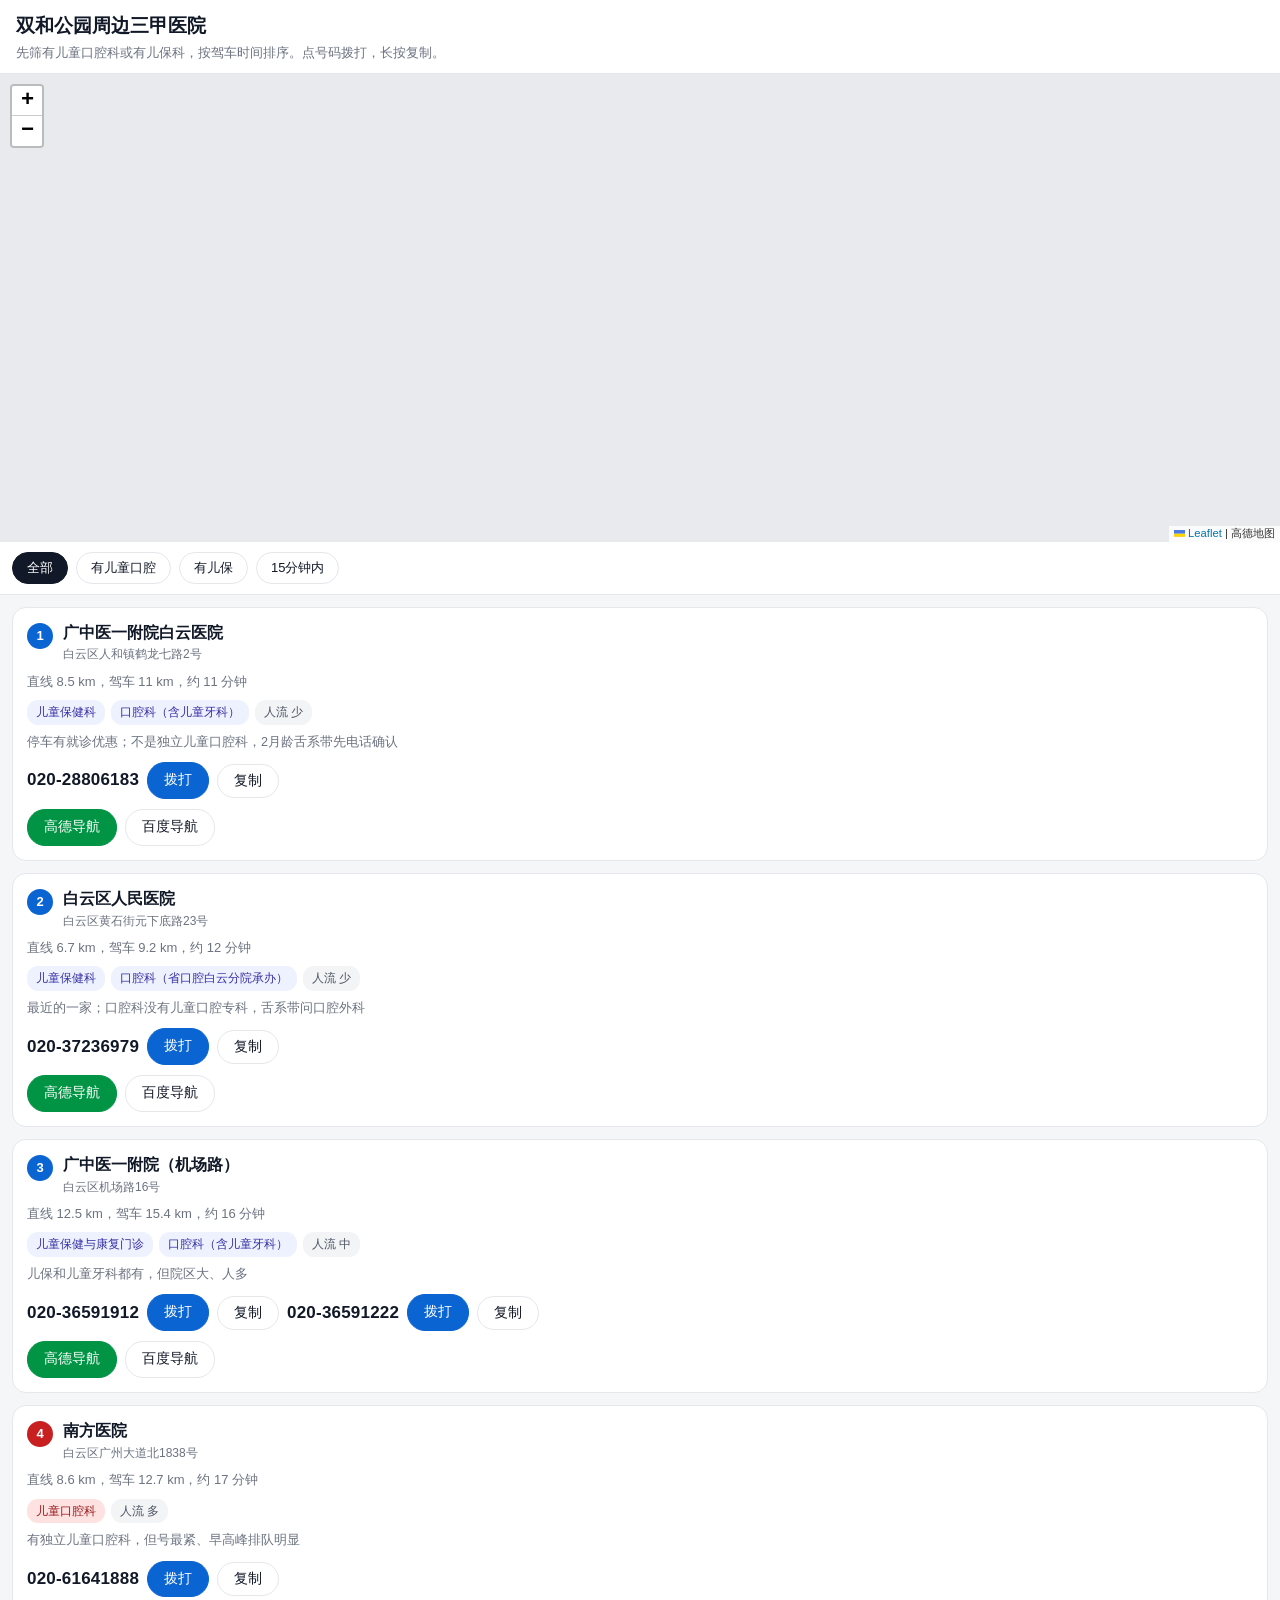
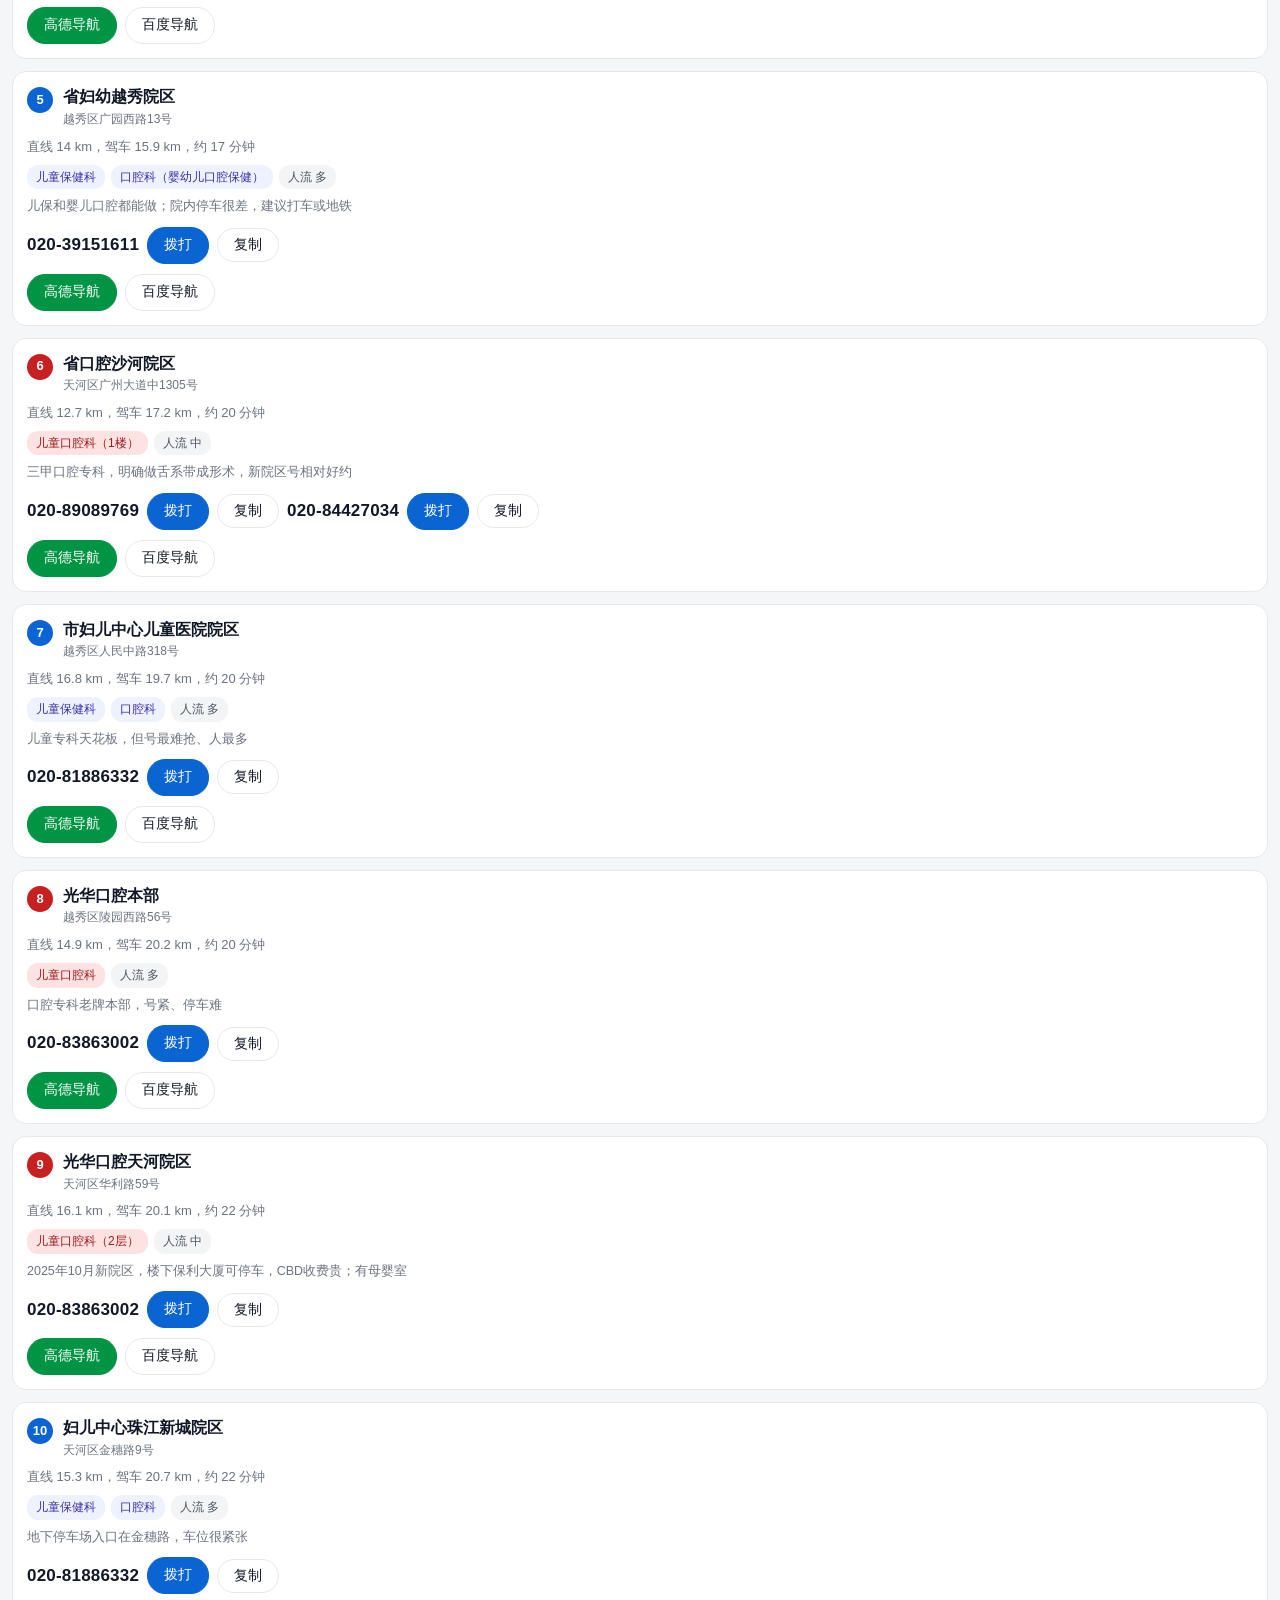
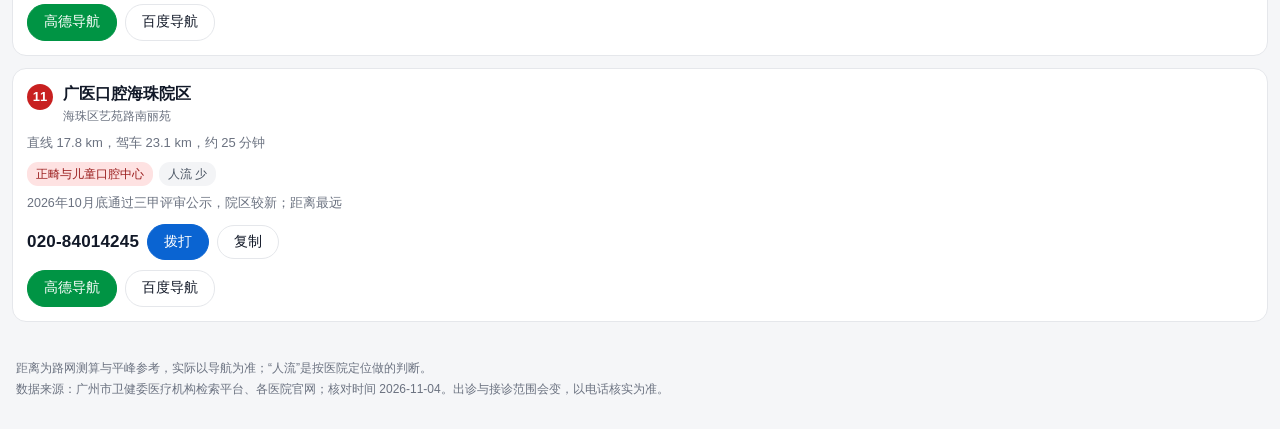
==== commit 0dd49796: "mobile layout fixes: text wrap, bigger pins, clearer rings" ====
--- a/hospital/index.html
+++ b/hospital/index.html
@@ -7,7 +7,7 @@
 <style>
 :root{--bg:#f5f6f8;--card:#fff;--line:#e5e7eb;--txt:#111827;--sub:#6b7280;--blue:#0a64d2;--red:#c82020;--green:#009444}
 *{box-sizing:border-box;-webkit-tap-highlight-color:transparent}
-body{margin:0;background:var(--bg);color:var(--txt);font:15px/1.55 -apple-system,BlinkMacSystemFont,"PingFang SC","Microsoft YaHei",sans-serif}
+html,body{margin:0;max-width:100%;overflow-x:hidden;word-break:break-word;background:var(--bg);color:var(--txt);font:15px/1.55 -apple-system,BlinkMacSystemFont,"PingFang SC","Microsoft YaHei",sans-serif}
 header{padding:14px 16px 10px;background:#fff;border-bottom:1px solid var(--line)}
 h1{margin:0;font-size:19px;line-height:1.3}
 .sub{margin:4px 0 0;color:var(--sub);font-size:13px}
@@ -38,7 +38,7 @@
 footer{padding:0 16px 30px;color:var(--sub);font-size:12px;line-height:1.7}
 .hide{display:none}
 .leaflet-container{font:13px/1.4 -apple-system,"PingFang SC",sans-serif}
-.pin{width:26px;height:26px;border-radius:50%;color:#fff;font-size:12px;font-weight:700;display:flex;align-items:center;justify-content:center;border:2px solid #fff;box-shadow:0 1px 4px rgba(0,0,0,.4)}
+.pin{width:30px;height:30px;border-radius:50%;color:#fff;font-size:13px;font-weight:700;display:flex;align-items:center;justify-content:center;border:2px solid #fff;box-shadow:0 1px 5px rgba(0,0,0,.45)}
 .pin.both{background:#0a64d2}.pin.oral{background:#c82020}
 .pop b{font-size:14px}.pop a{color:#0a64d2}
 </style>
@@ -46,7 +46,7 @@
 <body>
 <header>
   <h1>双和公园周边三甲医院</h1>
-  <p class="sub">先筛“有儿童口腔科或有儿保科”，按驾车时间从近到远。点号码可直接拨打，长按可按普通文字复制。</p>
+  <p class="sub">先筛有儿童口腔科或有儿保科，按驾车时间排序。点号码拨打，长按复制。</p>
 </header>
 <div id="map"></div>
 <div class="chips" id="chips">
@@ -1438,14 +1438,14 @@
   if(typeof L==='undefined'){el.innerHTML='<div class="fallback">地图加载失败（网络受限），下方清单照常可用。</div>';return}
   const map=L.map(el,{zoomControl:true,scrollWheelZoom:false});
   L.tileLayer('https://webrd0{s}.is.autonavi.com/appmaptile?lang=zh_cn&size=1&scale=1&style=8&x={x}&y={y}&z={z}',{subdomains:['1','2','3','4'],maxZoom:18,attribution:'高德地图'}).addTo(map);
-  L.circle(PARK,{radius:5000,color:'#9ca3af',weight:1,fill:false,dashArray:'4 4'}).addTo(map);
-  L.circle(PARK,{radius:10000,color:'#9ca3af',weight:1,fill:false,dashArray:'4 4'}).addTo(map);
-  L.circle(PARK,{radius:15000,color:'#9ca3af',weight:1,fill:false,dashArray:'4 4'}).addTo(map);
+  L.circle(PARK,{radius:5000,color:'#6b7280',weight:1.5,opacity:.85,fill:false,dashArray:'5 5'}).addTo(map);
+  L.circle(PARK,{radius:10000,color:'#6b7280',weight:1.5,opacity:.85,fill:false,dashArray:'5 5'}).addTo(map);
+  L.circle(PARK,{radius:15000,color:'#6b7280',weight:1.5,opacity:.85,fill:false,dashArray:'5 5'}).addTo(map);
   L.circleMarker(PARK,{radius:7,color:'#fff',weight:2,fillColor:'#009444',fillOpacity:1})
     .addTo(map).bindPopup('<b>双和公园</b><br>圆心');
   const bounds=[PARK];
   DATA.forEach(h=>{
-    const icon=L.divIcon({className:'',html:`<div class="pin ${h.tag}">${h.num}</div>`,iconSize:[26,26],iconAnchor:[13,13]});
+    const icon=L.divIcon({className:'',html:`<div class="pin ${h.tag}">${h.num}</div>`,iconSize:[30,30],iconAnchor:[15,15]});
     const m=L.marker([h.gcj[1],h.gcj[0]],{icon}).addTo(map);
     m.bindPopup(`<div class="pop"><b>${esc(h.name)}</b><br>
       直线 ${h.s} km / 驾车 ${h.d} km 约 ${h.m} 分<br>
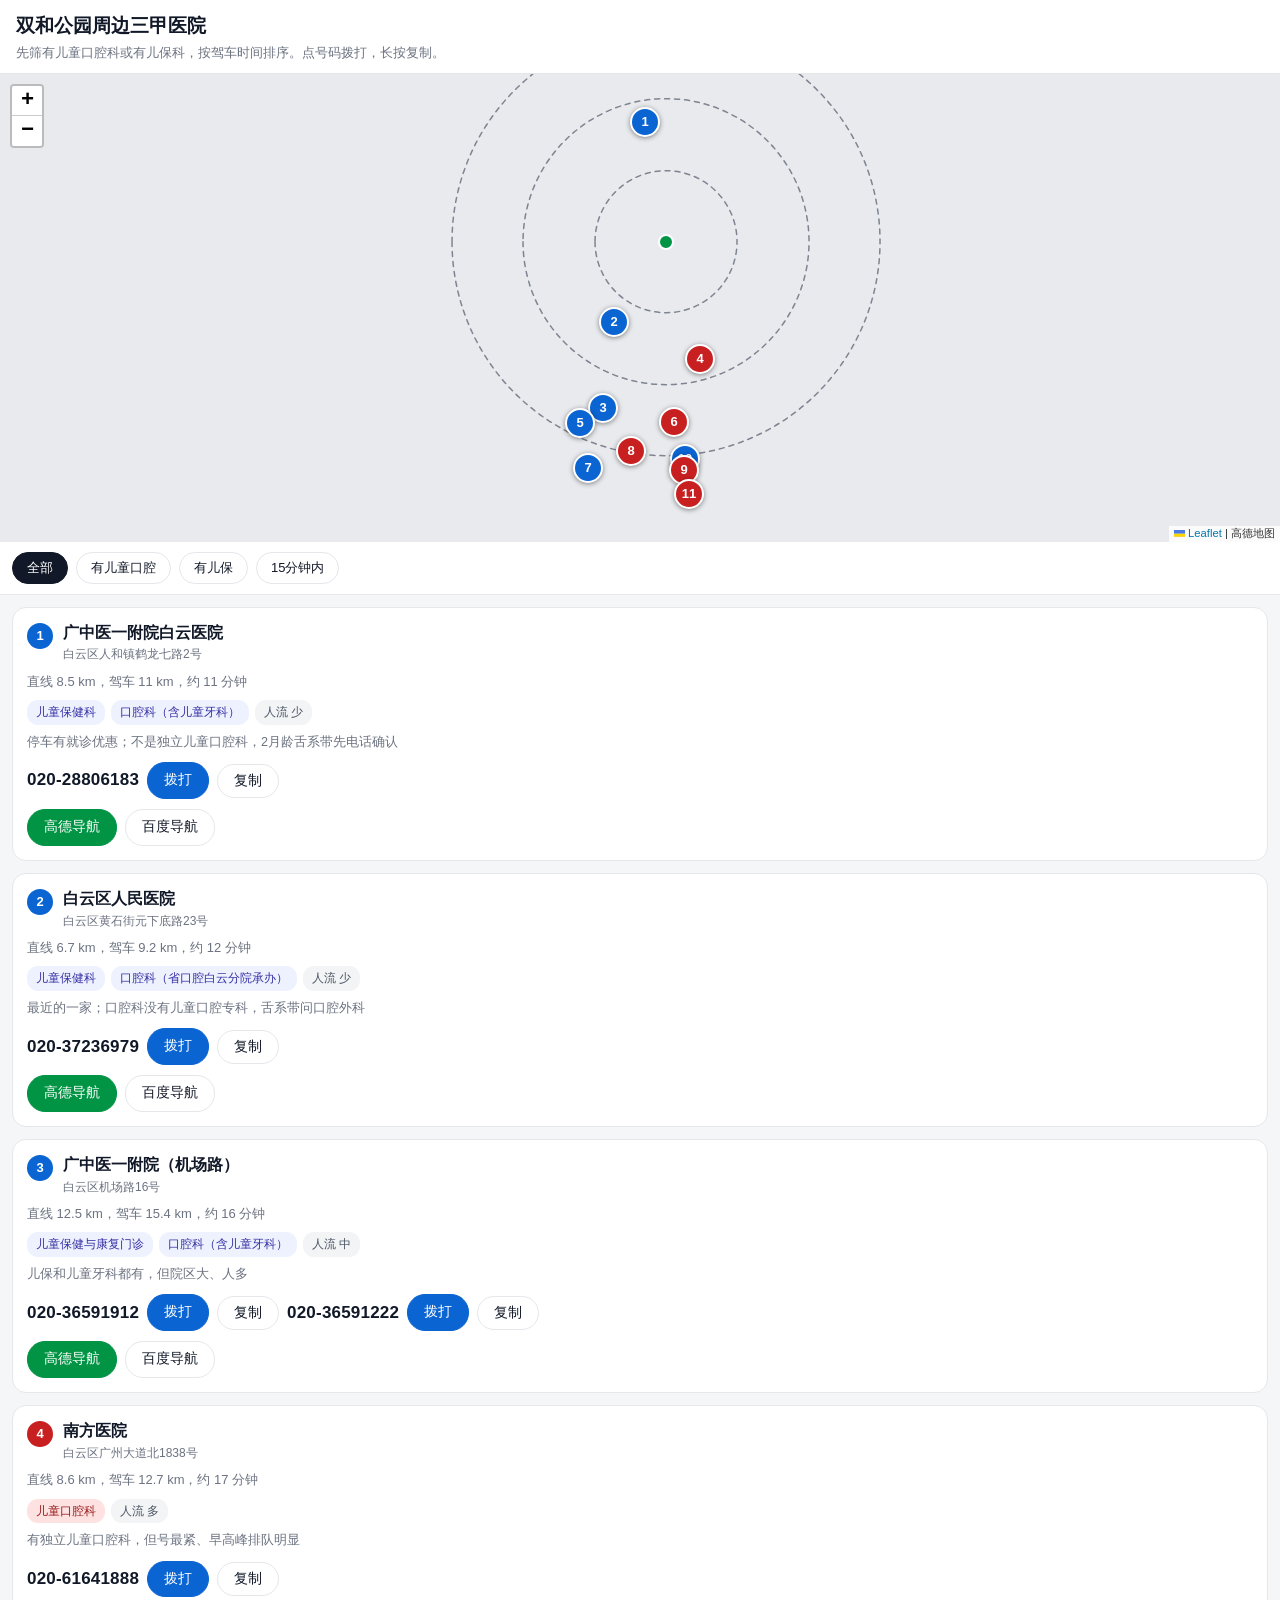
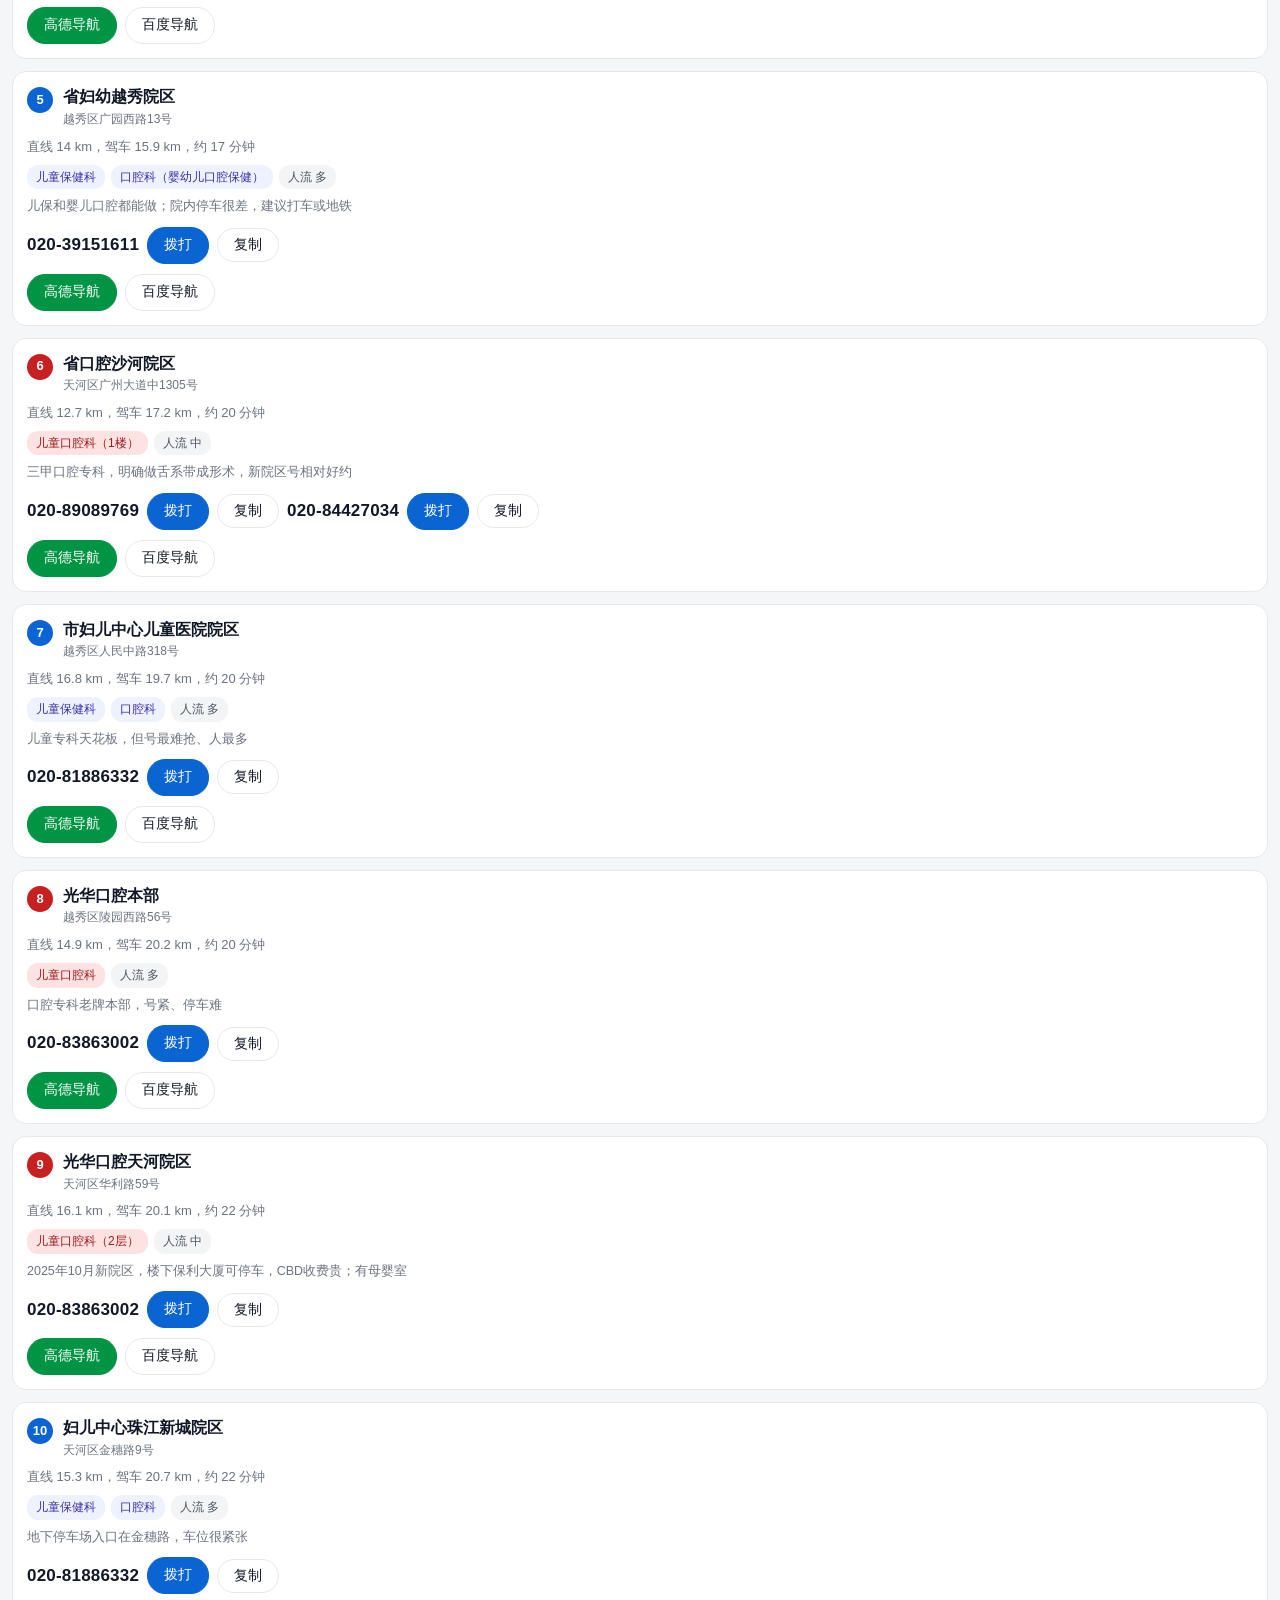
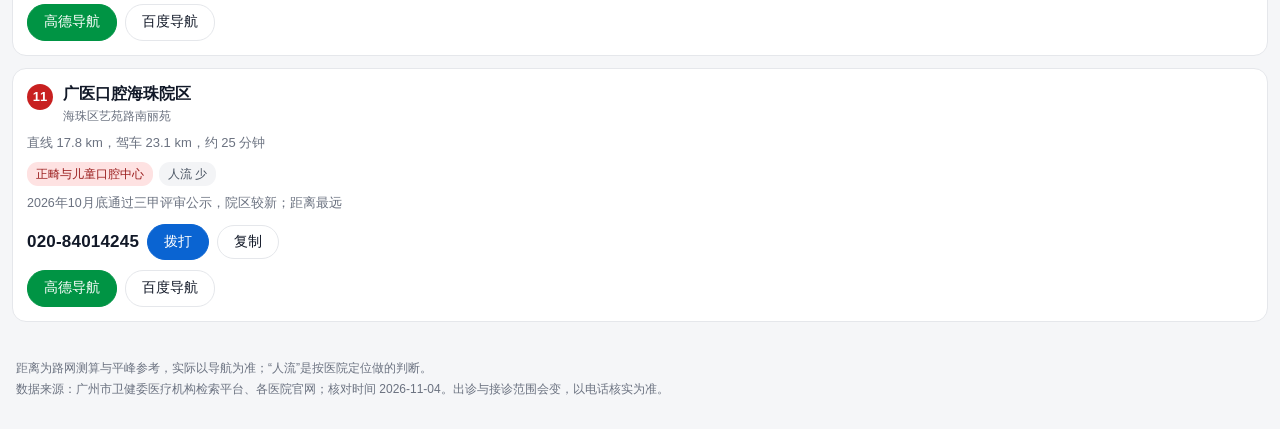
==== commit 17b301ae: "fix: park coordinate double bracket, restore markers and rings" ====
--- a/hospital/index.html
+++ b/hospital/index.html
@@ -1390,7 +1390,7 @@
 !function(t,e){"object"==typeof exports&&"undefined"!=typeof module?e(exports):"function"==typeof define&&define.amd?define(["exports"],e):e((t="undefined"!=typeof globalThis?globalThis:t||self).leaflet={})}(this,function(t){"use strict";function l(t){for(var e,i,n=1,o=arguments.length;n<o;n++)for(e in i=arguments[n])t[e]=i[e];return t}var R=Object.create||function(t){return N.prototype=t,new N};function N(){}function a(t,e){var i,n=Array.prototype.slice;return t.bind?t.bind.apply(t,n.call(arguments,1)):(i=n.call(arguments,2),function(){return t.apply(e,i.length?i.concat(n.call(arguments)):arguments)})}var D=0;function h(t){return"_leaflet_id"in t||(t._leaflet_id=++D),t._leaflet_id}function j(t,e,i){var n,o,s=function(){n=!1,o&&(r.apply(i,o),o=!1)},r=function(){n?o=arguments:(t.apply(i,arguments),setTimeout(s,e),n=!0)};return r}function H(t,e,i){var n=e[1],e=e[0],o=n-e;return t===n&&i?t:((t-e)%o+o)%o+e}function u(){return!1}function i(t,e){return!1===e?t:(e=Math.pow(10,void 0===e?6:e),Math.round(t*e)/e)}function W(t){return t.trim?t.trim():t.replace(/^\s+|\s+$/g,"")}function F(t){return W(t).split(/\s+/)}function c(t,e){for(var i in Object.prototype.hasOwnProperty.call(t,"options")||(t.options=t.options?R(t.options):{}),e)t.options[i]=e[i];return t.options}function U(t,e,i){var n,o=[];for(n in t)o.push(encodeURIComponent(i?n.toUpperCase():n)+"="+encodeURIComponent(t[n]));return(e&&-1!==e.indexOf("?")?"&":"?")+o.join("&")}var V=/\{ *([\w_ -]+) *\}/g;function q(t,i){return t.replace(V,function(t,e){e=i[e];if(void 0===e)throw new Error("No value provided for variable "+t);return e="function"==typeof e?e(i):e})}var d=Array.isArray||function(t){return"[object Array]"===Object.prototype.toString.call(t)};function G(t,e){for(var i=0;i<t.length;i++)if(t[i]===e)return i;return-1}var K="[data-uri]";function Y(t){return window["webkit"+t]||window["moz"+t]||window["ms"+t]}var X=0;function J(t){var e=+new Date,i=Math.max(0,16-(e-X));return X=e+i,window.setTimeout(t,i)}var $=window.requestAnimationFrame||Y("RequestAnimationFrame")||J,Q=window.cancelAnimationFrame||Y("CancelAnimationFrame")||Y("CancelRequestAnimationFrame")||function(t){window.clearTimeout(t)};function x(t,e,i){if(!i||$!==J)return $.call(window,a(t,e));t.call(e)}function r(t){t&&Q.call(window,t)}var tt={__proto__:null,extend:l,create:R,bind:a,get lastId(){return D},stamp:h,throttle:j,wrapNum:H,falseFn:u,formatNum:i,trim:W,splitWords:F,setOptions:c,getParamString:U,template:q,isArray:d,indexOf:G,emptyImageUrl:K,requestFn:$,cancelFn:Q,requestAnimFrame:x,cancelAnimFrame:r};function et(){}et.extend=function(t){function e(){c(this),this.initialize&&this.initialize.apply(this,arguments),this.callInitHooks()}var i,n=e.__super__=this.prototype,o=R(n);for(i in(o.constructor=e).prototype=o,this)Object.prototype.hasOwnProperty.call(this,i)&&"prototype"!==i&&"__super__"!==i&&(e[i]=this[i]);if(t.statics&&l(e,t.statics),t.includes){var s=t.includes;if("undefined"!=typeof L&&L&&L.Mixin){s=d(s)?s:[s];for(var r=0;r<s.length;r++)s[r]===L.Mixin.Events&&console.warn("Deprecated include of L.Mixin.Events: this property will be removed in future releases, please inherit from L.Evented instead.",(new Error).stack)}l.apply(null,[o].concat(t.includes))}return l(o,t),delete o.statics,delete o.includes,o.options&&(o.options=n.options?R(n.options):{},l(o.options,t.options)),o._initHooks=[],o.callInitHooks=function(){if(!this._initHooksCalled){n.callInitHooks&&n.callInitHooks.call(this),this._initHooksCalled=!0;for(var t=0,e=o._initHooks.length;t<e;t++)o._initHooks[t].call(this)}},e},et.include=function(t){var e=this.prototype.options;return l(this.prototype,t),t.options&&(this.prototype.options=e,this.mergeOptions(t.options)),this},et.mergeOptions=function(t){return l(this.prototype.options,t),this},et.addInitHook=function(t){var e=Array.prototype.slice.call(arguments,1),i="function"==typeof t?t:function(){this[t].apply(this,e)};return this.prototype._initHooks=this.prototype._initHooks||[],this.prototype._initHooks.push(i),this};var e={on:function(t,e,i){if("object"==typeof t)for(var n in t)this._on(n,t[n],e);else for(var o=0,s=(t=F(t)).length;o<s;o++)this._on(t[o],e,i);return this},off:function(t,e,i){if(arguments.length)if("object"==typeof t)for(var n in t)this._off(n,t[n],e);else{t=F(t);for(var o=1===arguments.length,s=0,r=t.length;s<r;s++)o?this._off(t[s]):this._off(t[s],e,i)}else delete this._events;return this},_on:function(t,e,i,n){"function"!=typeof e?console.warn("wrong listener type: "+typeof e):!1===this._listens(t,e,i)&&(e={fn:e,ctx:i=i===this?void 0:i},n&&(e.once=!0),this._events=this._events||{},this._events[t]=this._events[t]||[],this._events[t].push(e))},_off:function(t,e,i){var n,o,s;if(this._events&&(n=this._events[t]))if(1===arguments.length){if(this._firingCount)for(o=0,s=n.length;o<s;o++)n[o].fn=u;delete this._events[t]}else"function"!=typeof e?console.warn("wrong listener type: "+typeof e):!1!==(e=this._listens(t,e,i))&&(i=n[e],this._firingCount&&(i.fn=u,this._events[t]=n=n.slice()),n.splice(e,1))},fire:function(t,e,i){if(this.listens(t,i)){var n=l({},e,{type:t,target:this,sourceTarget:e&&e.sourceTarget||this});if(this._events){var o=this._events[t];if(o){this._firingCount=this._firingCount+1||1;for(var s=0,r=o.length;s<r;s++){var a=o[s],h=a.fn;a.once&&this.off(t,h,a.ctx),h.call(a.ctx||this,n)}this._firingCount--}}i&&this._propagateEvent(n)}return this},listens:function(t,e,i,n){"string"!=typeof t&&console.warn('"string" type argument expected');var o=e,s=("function"!=typeof e&&(n=!!e,i=o=void 0),this._events&&this._events[t]);if(s&&s.length&&!1!==this._listens(t,o,i))return!0;if(n)for(var r in this._eventParents)if(this._eventParents[r].listens(t,e,i,n))return!0;return!1},_listens:function(t,e,i){if(this._events){var n=this._events[t]||[];if(!e)return!!n.length;i===this&&(i=void 0);for(var o=0,s=n.length;o<s;o++)if(n[o].fn===e&&n[o].ctx===i)return o}return!1},once:function(t,e,i){if("object"==typeof t)for(var n in t)this._on(n,t[n],e,!0);else for(var o=0,s=(t=F(t)).length;o<s;o++)this._on(t[o],e,i,!0);return this},addEventParent:function(t){return this._eventParents=this._eventParents||{},this._eventParents[h(t)]=t,this},removeEventParent:function(t){return this._eventParents&&delete this._eventParents[h(t)],this},_propagateEvent:function(t){for(var e in this._eventParents)this._eventParents[e].fire(t.type,l({layer:t.target,propagatedFrom:t.target},t),!0)}},it=(e.addEventListener=e.on,e.removeEventListener=e.clearAllEventListeners=e.off,e.addOneTimeEventListener=e.once,e.fireEvent=e.fire,e.hasEventListeners=e.listens,et.extend(e));function p(t,e,i){this.x=i?Math.round(t):t,this.y=i?Math.round(e):e}var nt=Math.trunc||function(t){return 0<t?Math.floor(t):Math.ceil(t)};function m(t,e,i){return t instanceof p?t:d(t)?new p(t[0],t[1]):null==t?t:"object"==typeof t&&"x"in t&&"y"in t?new p(t.x,t.y):new p(t,e,i)}function f(t,e){if(t)for(var i=e?[t,e]:t,n=0,o=i.length;n<o;n++)this.extend(i[n])}function _(t,e){return!t||t instanceof f?t:new f(t,e)}function s(t,e){if(t)for(var i=e?[t,e]:t,n=0,o=i.length;n<o;n++)this.extend(i[n])}function g(t,e){return t instanceof s?t:new s(t,e)}function v(t,e,i){if(isNaN(t)||isNaN(e))throw new Error("Invalid LatLng object: ("+t+", "+e+")");this.lat=+t,this.lng=+e,void 0!==i&&(this.alt=+i)}function w(t,e,i){return t instanceof v?t:d(t)&&"object"!=typeof t[0]?3===t.length?new v(t[0],t[1],t[2]):2===t.length?new v(t[0],t[1]):null:null==t?t:"object"==typeof t&&"lat"in t?new v(t.lat,"lng"in t?t.lng:t.lon,t.alt):void 0===e?null:new v(t,e,i)}p.prototype={clone:function(){return new p(this.x,this.y)},add:function(t){return this.clone()._add(m(t))},_add:function(t){return this.x+=t.x,this.y+=t.y,this},subtract:function(t){return this.clone()._subtract(m(t))},_subtract:function(t){return this.x-=t.x,this.y-=t.y,this},divideBy:function(t){return this.clone()._divideBy(t)},_divideBy:function(t){return this.x/=t,this.y/=t,this},multiplyBy:function(t){return this.clone()._multiplyBy(t)},_multiplyBy:function(t){return this.x*=t,this.y*=t,this},scaleBy:function(t){return new p(this.x*t.x,this.y*t.y)},unscaleBy:function(t){return new p(this.x/t.x,this.y/t.y)},round:function(){return this.clone()._round()},_round:function(){return this.x=Math.round(this.x),this.y=Math.round(this.y),this},floor:function(){return this.clone()._floor()},_floor:function(){return this.x=Math.floor(this.x),this.y=Math.floor(this.y),this},ceil:function(){return this.clone()._ceil()},_ceil:function(){return this.x=Math.ceil(this.x),this.y=Math.ceil(this.y),this},trunc:function(){return this.clone()._trunc()},_trunc:function(){return this.x=nt(this.x),this.y=nt(this.y),this},distanceTo:function(t){var e=(t=m(t)).x-this.x,t=t.y-this.y;return Math.sqrt(e*e+t*t)},equals:function(t){return(t=m(t)).x===this.x&&t.y===this.y},contains:function(t){return t=m(t),Math.abs(t.x)<=Math.abs(this.x)&&Math.abs(t.y)<=Math.abs(this.y)},toString:function(){return"Point("+i(this.x)+", "+i(this.y)+")"}},f.prototype={extend:function(t){var e,i;if(t){if(t instanceof p||"number"==typeof t[0]||"x"in t)e=i=m(t);else if(e=(t=_(t)).min,i=t.max,!e||!i)return this;this.min||this.max?(this.min.x=Math.min(e.x,this.min.x),this.max.x=Math.max(i.x,this.max.x),this.min.y=Math.min(e.y,this.min.y),this.max.y=Math.max(i.y,this.max.y)):(this.min=e.clone(),this.max=i.clone())}return this},getCenter:function(t){return m((this.min.x+this.max.x)/2,(this.min.y+this.max.y)/2,t)},getBottomLeft:function(){return m(this.min.x,this.max.y)},getTopRight:function(){return m(this.max.x,this.min.y)},getTopLeft:function(){return this.min},getBottomRight:function(){return this.max},getSize:function(){return this.max.subtract(this.min)},contains:function(t){var e,i;return(t=("number"==typeof t[0]||t instanceof p?m:_)(t))instanceof f?(e=t.min,i=t.max):e=i=t,e.x>=this.min.x&&i.x<=this.max.x&&e.y>=this.min.y&&i.y<=this.max.y},intersects:function(t){t=_(t);var e=this.min,i=this.max,n=t.min,t=t.max,o=t.x>=e.x&&n.x<=i.x,t=t.y>=e.y&&n.y<=i.y;return o&&t},overlaps:function(t){t=_(t);var e=this.min,i=this.max,n=t.min,t=t.max,o=t.x>e.x&&n.x<i.x,t=t.y>e.y&&n.y<i.y;return o&&t},isValid:function(){return!(!this.min||!this.max)},pad:function(t){var e=this.min,i=this.max,n=Math.abs(e.x-i.x)*t,t=Math.abs(e.y-i.y)*t;return _(m(e.x-n,e.y-t),m(i.x+n,i.y+t))},equals:function(t){return!!t&&(t=_(t),this.min.equals(t.getTopLeft())&&this.max.equals(t.getBottomRight()))}},s.prototype={extend:function(t){var e,i,n=this._southWest,o=this._northEast;if(t instanceof v)i=e=t;else{if(!(t instanceof s))return t?this.extend(w(t)||g(t)):this;if(e=t._southWest,i=t._northEast,!e||!i)return this}return n||o?(n.lat=Math.min(e.lat,n.lat),n.lng=Math.min(e.lng,n.lng),o.lat=Math.max(i.lat,o.lat),o.lng=Math.max(i.lng,o.lng)):(this._southWest=new v(e.lat,e.lng),this._northEast=new v(i.lat,i.lng)),this},pad:function(t){var e=this._southWest,i=this._northEast,n=Math.abs(e.lat-i.lat)*t,t=Math.abs(e.lng-i.lng)*t;return new s(new v(e.lat-n,e.lng-t),new v(i.lat+n,i.lng+t))},getCenter:function(){return new v((this._southWest.lat+this._northEast.lat)/2,(this._southWest.lng+this._northEast.lng)/2)},getSouthWest:function(){return this._southWest},getNorthEast:function(){return this._northEast},getNorthWest:function(){return new v(this.getNorth(),this.getWest())},getSouthEast:function(){return new v(this.getSouth(),this.getEast())},getWest:function(){return this._southWest.lng},getSouth:function(){return this._southWest.lat},getEast:function(){return this._northEast.lng},getNorth:function(){return this._northEast.lat},contains:function(t){t=("number"==typeof t[0]||t instanceof v||"lat"in t?w:g)(t);var e,i,n=this._southWest,o=this._northEast;return t instanceof s?(e=t.getSouthWest(),i=t.getNorthEast()):e=i=t,e.lat>=n.lat&&i.lat<=o.lat&&e.lng>=n.lng&&i.lng<=o.lng},intersects:function(t){t=g(t);var e=this._southWest,i=this._northEast,n=t.getSouthWest(),t=t.getNorthEast(),o=t.lat>=e.lat&&n.lat<=i.lat,t=t.lng>=e.lng&&n.lng<=i.lng;return o&&t},overlaps:function(t){t=g(t);var e=this._southWest,i=this._northEast,n=t.getSouthWest(),t=t.getNorthEast(),o=t.lat>e.lat&&n.lat<i.lat,t=t.lng>e.lng&&n.lng<i.lng;return o&&t},toBBoxString:function(){return[this.getWest(),this.getSouth(),this.getEast(),this.getNorth()].join(",")},equals:function(t,e){return!!t&&(t=g(t),this._southWest.equals(t.getSouthWest(),e)&&this._northEast.equals(t.getNorthEast(),e))},isValid:function(){return!(!this._southWest||!this._northEast)}};var ot={latLngToPoint:function(t,e){t=this.projection.project(t),e=this.scale(e);return this.transformation._transform(t,e)},pointToLatLng:function(t,e){e=this.scale(e),t=this.transformation.untransform(t,e);return this.projection.unproject(t)},project:function(t){return this.projection.project(t)},unproject:function(t){return this.projection.unproject(t)},scale:function(t){return 256*Math.pow(2,t)},zoom:function(t){return Math.log(t/256)/Math.LN2},getProjectedBounds:function(t){var e;return this.infinite?null:(e=this.projection.bounds,t=this.scale(t),new f(this.transformation.transform(e.min,t),this.transformation.transform(e.max,t)))},infinite:!(v.prototype={equals:function(t,e){return!!t&&(t=w(t),Math.max(Math.abs(this.lat-t.lat),Math.abs(this.lng-t.lng))<=(void 0===e?1e-9:e))},toString:function(t){return"LatLng("+i(this.lat,t)+", "+i(this.lng,t)+")"},distanceTo:function(t){return st.distance(this,w(t))},wrap:function(){return st.wrapLatLng(this)},toBounds:function(t){var t=180*t/40075017,e=t/Math.cos(Math.PI/180*this.lat);return g([this.lat-t,this.lng-e],[this.lat+t,this.lng+e])},clone:function(){return new v(this.lat,this.lng,this.alt)}}),wrapLatLng:function(t){var e=this.wrapLng?H(t.lng,this.wrapLng,!0):t.lng;return new v(this.wrapLat?H(t.lat,this.wrapLat,!0):t.lat,e,t.alt)},wrapLatLngBounds:function(t){var e=t.getCenter(),i=this.wrapLatLng(e),n=e.lat-i.lat,e=e.lng-i.lng;return 0==n&&0==e?t:(i=t.getSouthWest(),t=t.getNorthEast(),new s(new v(i.lat-n,i.lng-e),new v(t.lat-n,t.lng-e)))}},st=l({},ot,{wrapLng:[-180,180],R:6371e3,distance:function(t,e){var i=Math.PI/180,n=t.lat*i,o=e.lat*i,s=Math.sin((e.lat-t.lat)*i/2),e=Math.sin((e.lng-t.lng)*i/2),t=s*s+Math.cos(n)*Math.cos(o)*e*e,i=2*Math.atan2(Math.sqrt(t),Math.sqrt(1-t));return this.R*i}}),rt=6378137,rt={R:rt,MAX_LATITUDE:85.0511287798,project:function(t){var e=Math.PI/180,i=this.MAX_LATITUDE,i=Math.max(Math.min(i,t.lat),-i),i=Math.sin(i*e);return new p(this.R*t.lng*e,this.R*Math.log((1+i)/(1-i))/2)},unproject:function(t){var e=180/Math.PI;return new v((2*Math.atan(Math.exp(t.y/this.R))-Math.PI/2)*e,t.x*e/this.R)},bounds:new f([-(rt=rt*Math.PI),-rt],[rt,rt])};function at(t,e,i,n){d(t)?(this._a=t[0],this._b=t[1],this._c=t[2],this._d=t[3]):(this._a=t,this._b=e,this._c=i,this._d=n)}function ht(t,e,i,n){return new at(t,e,i,n)}at.prototype={transform:function(t,e){return this._transform(t.clone(),e)},_transform:function(t,e){return t.x=(e=e||1)*(this._a*t.x+this._b),t.y=e*(this._c*t.y+this._d),t},untransform:function(t,e){return new p((t.x/(e=e||1)-this._b)/this._a,(t.y/e-this._d)/this._c)}};var lt=l({},st,{code:"EPSG:3857",projection:rt,transformation:ht(lt=.5/(Math.PI*rt.R),.5,-lt,.5)}),ut=l({},lt,{code:"EPSG:900913"});function ct(t){return document.createElementNS("http://www.w3.org/2000/svg",t)}function dt(t,e){for(var i,n,o,s,r="",a=0,h=t.length;a<h;a++){for(i=0,n=(o=t[a]).length;i<n;i++)r+=(i?"L":"M")+(s=o[i]).x+" "+s.y;r+=e?b.svg?"z":"x":""}return r||"M0 0"}var _t=document.documentElement.style,pt="ActiveXObject"in window,mt=pt&&!document.addEventListener,n="msLaunchUri"in navigator&&!("documentMode"in document),ft=y("webkit"),gt=y("android"),vt=y("android 2")||y("android 3"),yt=parseInt(/WebKit\/([0-9]+)|$/.exec(navigator.userAgent)[1],10),yt=gt&&y("Google")&&yt<537&&!("AudioNode"in window),xt=!!window.opera,wt=!n&&y("chrome"),bt=y("gecko")&&!ft&&!xt&&!pt,Pt=!wt&&y("safari"),Lt=y("phantom"),o="OTransition"in _t,Tt=0===navigator.platform.indexOf("Win"),Mt=pt&&"transition"in _t,zt="WebKitCSSMatrix"in window&&"m11"in new window.WebKitCSSMatrix&&!vt,_t="MozPerspective"in _t,Ct=!window.L_DISABLE_3D&&(Mt||zt||_t)&&!o&&!Lt,Zt="undefined"!=typeof orientation||y("mobile"),St=Zt&&ft,Et=Zt&&zt,kt=!window.PointerEvent&&window.MSPointerEvent,Ot=!(!window.PointerEvent&&!kt),At="ontouchstart"in window||!!window.TouchEvent,Bt=!window.L_NO_TOUCH&&(At||Ot),It=Zt&&xt,Rt=Zt&&bt,Nt=1<(window.devicePixelRatio||window.screen.deviceXDPI/window.screen.logicalXDPI),Dt=function(){var t=!1;try{var e=Object.defineProperty({},"passive",{get:function(){t=!0}});window.addEventListener("testPassiveEventSupport",u,e),window.removeEventListener("testPassiveEventSupport",u,e)}catch(t){}return t}(),jt=!!document.createElement("canvas").getContext,Ht=!(!document.createElementNS||!ct("svg").createSVGRect),Wt=!!Ht&&((Wt=document.createElement("div")).innerHTML="<svg/>","http://www.w3.org/2000/svg"===(Wt.firstChild&&Wt.firstChild.namespaceURI));function y(t){return 0<=navigator.userAgent.toLowerCase().indexOf(t)}var b={ie:pt,ielt9:mt,edge:n,webkit:ft,android:gt,android23:vt,androidStock:yt,opera:xt,chrome:wt,gecko:bt,safari:Pt,phantom:Lt,opera12:o,win:Tt,ie3d:Mt,webkit3d:zt,gecko3d:_t,any3d:Ct,mobile:Zt,mobileWebkit:St,mobileWebkit3d:Et,msPointer:kt,pointer:Ot,touch:Bt,touchNative:At,mobileOpera:It,mobileGecko:Rt,retina:Nt,passiveEvents:Dt,canvas:jt,svg:Ht,vml:!Ht&&function(){try{var t=document.createElement("div"),e=(t.innerHTML='<v:shape adj="1"/>',t.firstChild);return e.style.behavior="url(#default#VML)",e&&"object"==typeof e.adj}catch(t){return!1}}(),inlineSvg:Wt,mac:0===navigator.platform.indexOf("Mac"),linux:0===navigator.platform.indexOf("Linux")},Ft=b.msPointer?"MSPointerDown":"pointerdown",Ut=b.msPointer?"MSPointerMove":"pointermove",Vt=b.msPointer?"MSPointerUp":"pointerup",qt=b.msPointer?"MSPointerCancel":"pointercancel",Gt={touchstart:Ft,touchmove:Ut,touchend:Vt,touchcancel:qt},Kt={touchstart:function(t,e){e.MSPOINTER_TYPE_TOUCH&&e.pointerType===e.MSPOINTER_TYPE_TOUCH&&O(e);ee(t,e)},touchmove:ee,touchend:ee,touchcancel:ee},Yt={},Xt=!1;function Jt(t,e,i){return"touchstart"!==e||Xt||(document.addEventListener(Ft,$t,!0),document.addEventListener(Ut,Qt,!0),document.addEventListener(Vt,te,!0),document.addEventListener(qt,te,!0),Xt=!0),Kt[e]?(i=Kt[e].bind(this,i),t.addEventListener(Gt[e],i,!1),i):(console.warn("wrong event specified:",e),u)}function $t(t){Yt[t.pointerId]=t}function Qt(t){Yt[t.pointerId]&&(Yt[t.pointerId]=t)}function te(t){delete Yt[t.pointerId]}function ee(t,e){if(e.pointerType!==(e.MSPOINTER_TYPE_MOUSE||"mouse")){for(var i in e.touches=[],Yt)e.touches.push(Yt[i]);e.changedTouches=[e],t(e)}}var ie=200;function ne(t,i){t.addEventListener("dblclick",i);var n,o=0;function e(t){var e;1!==t.detail?n=t.detail:"mouse"===t.pointerType||t.sourceCapabilities&&!t.sourceCapabilities.firesTouchEvents||((e=Ne(t)).some(function(t){return t instanceof HTMLLabelElement&&t.attributes.for})&&!e.some(function(t){return t instanceof HTMLInputElement||t instanceof HTMLSelectElement})||((e=Date.now())-o<=ie?2===++n&&i(function(t){var e,i,n={};for(i in t)e=t[i],n[i]=e&&e.bind?e.bind(t):e;return(t=n).type="dblclick",n.detail=2,n.isTrusted=!1,n._simulated=!0,n}(t)):n=1,o=e))}return t.addEventListener("click",e),{dblclick:i,simDblclick:e}}var oe,se,re,ae,he,le,ue=we(["transform","webkitTransform","OTransform","MozTransform","msTransform"]),ce=we(["webkitTransition","transition","OTransition","MozTransition","msTransition"]),de="webkitTransition"===ce||"OTransition"===ce?ce+"End":"transitionend";function _e(t){return"string"==typeof t?document.getElementById(t):t}function pe(t,e){var i=t.style[e]||t.currentStyle&&t.currentStyle[e];return"auto"===(i=i&&"auto"!==i||!document.defaultView?i:(t=document.defaultView.getComputedStyle(t,null))?t[e]:null)?null:i}function P(t,e,i){t=document.createElement(t);return t.className=e||"",i&&i.appendChild(t),t}function T(t){var e=t.parentNode;e&&e.removeChild(t)}function me(t){for(;t.firstChild;)t.removeChild(t.firstChild)}function fe(t){var e=t.parentNode;e&&e.lastChild!==t&&e.appendChild(t)}function ge(t){var e=t.parentNode;e&&e.firstChild!==t&&e.insertBefore(t,e.firstChild)}function ve(t,e){return void 0!==t.classList?t.classList.contains(e):0<(t=xe(t)).length&&new RegExp("(^|\\s)"+e+"(\\s|$)").test(t)}function M(t,e){var i;if(void 0!==t.classList)for(var n=F(e),o=0,s=n.length;o<s;o++)t.classList.add(n[o]);else ve(t,e)||ye(t,((i=xe(t))?i+" ":"")+e)}function z(t,e){void 0!==t.classList?t.classList.remove(e):ye(t,W((" "+xe(t)+" ").replace(" "+e+" "," ")))}function ye(t,e){void 0===t.className.baseVal?t.className=e:t.className.baseVal=e}function xe(t){return void 0===(t=t.correspondingElement?t.correspondingElement:t).className.baseVal?t.className:t.className.baseVal}function C(t,e){if("opacity"in t.style)t.style.opacity=e;else if("filter"in t.style){var i=!1,n="DXImageTransform.Microsoft.Alpha";try{i=t.filters.item(n)}catch(t){if(1===e)return}e=Math.round(100*e),i?(i.Enabled=100!==e,i.Opacity=e):t.style.filter+=" progid:"+n+"(opacity="+e+")"}}function we(t){for(var e=document.documentElement.style,i=0;i<t.length;i++)if(t[i]in e)return t[i];return!1}function be(t,e,i){e=e||new p(0,0);t.style[ue]=(b.ie3d?"translate("+e.x+"px,"+e.y+"px)":"translate3d("+e.x+"px,"+e.y+"px,0)")+(i?" scale("+i+")":"")}function Z(t,e){t._leaflet_pos=e,b.any3d?be(t,e):(t.style.left=e.x+"px",t.style.top=e.y+"px")}function Pe(t){return t._leaflet_pos||new p(0,0)}function Le(){S(window,"dragstart",O)}function Te(){k(window,"dragstart",O)}function Me(t){for(;-1===t.tabIndex;)t=t.parentNode;t.style&&(ze(),le=(he=t).style.outlineStyle,t.style.outlineStyle="none",S(window,"keydown",ze))}function ze(){he&&(he.style.outlineStyle=le,le=he=void 0,k(window,"keydown",ze))}function Ce(t){for(;!((t=t.parentNode).offsetWidth&&t.offsetHeight||t===document.body););return t}function Ze(t){var e=t.getBoundingClientRect();return{x:e.width/t.offsetWidth||1,y:e.height/t.offsetHeight||1,boundingClientRect:e}}ae="onselectstart"in document?(re=function(){S(window,"selectstart",O)},function(){k(window,"selectstart",O)}):(se=we(["userSelect","WebkitUserSelect","OUserSelect","MozUserSelect","msUserSelect"]),re=function(){var t;se&&(t=document.documentElement.style,oe=t[se],t[se]="none")},function(){se&&(document.documentElement.style[se]=oe,oe=void 0)});pt={__proto__:null,TRANSFORM:ue,TRANSITION:ce,TRANSITION_END:de,get:_e,getStyle:pe,create:P,remove:T,empty:me,toFront:fe,toBack:ge,hasClass:ve,addClass:M,removeClass:z,setClass:ye,getClass:xe,setOpacity:C,testProp:we,setTransform:be,setPosition:Z,getPosition:Pe,get disableTextSelection(){return re},get enableTextSelection(){return ae},disableImageDrag:Le,enableImageDrag:Te,preventOutline:Me,restoreOutline:ze,getSizedParentNode:Ce,getScale:Ze};function S(t,e,i,n){if(e&&"object"==typeof e)for(var o in e)ke(t,o,e[o],i);else for(var s=0,r=(e=F(e)).length;s<r;s++)ke(t,e[s],i,n);return this}var E="_leaflet_events";function k(t,e,i,n){if(1===arguments.length)Se(t),delete t[E];else if(e&&"object"==typeof e)for(var o in e)Oe(t,o,e[o],i);else if(e=F(e),2===arguments.length)Se(t,function(t){return-1!==G(e,t)});else for(var s=0,r=e.length;s<r;s++)Oe(t,e[s],i,n);return this}function Se(t,e){for(var i in t[E]){var n=i.split(/\d/)[0];e&&!e(n)||Oe(t,n,null,null,i)}}var Ee={mouseenter:"mouseover",mouseleave:"mouseout",wheel:!("onwheel"in window)&&"mousewheel"};function ke(e,t,i,n){var o,s,r=t+h(i)+(n?"_"+h(n):"");e[E]&&e[E][r]||(s=o=function(t){return i.call(n||e,t||window.event)},!b.touchNative&&b.pointer&&0===t.indexOf("touch")?o=Jt(e,t,o):b.touch&&"dblclick"===t?o=ne(e,o):"addEventListener"in e?"touchstart"===t||"touchmove"===t||"wheel"===t||"mousewheel"===t?e.addEventListener(Ee[t]||t,o,!!b.passiveEvents&&{passive:!1}):"mouseenter"===t||"mouseleave"===t?e.addEventListener(Ee[t],o=function(t){t=t||window.event,We(e,t)&&s(t)},!1):e.addEventListener(t,s,!1):e.attachEvent("on"+t,o),e[E]=e[E]||{},e[E][r]=o)}function Oe(t,e,i,n,o){o=o||e+h(i)+(n?"_"+h(n):"");var s,r,i=t[E]&&t[E][o];i&&(!b.touchNative&&b.pointer&&0===e.indexOf("touch")?(n=t,r=i,Gt[s=e]?n.removeEventListener(Gt[s],r,!1):console.warn("wrong event specified:",s)):b.touch&&"dblclick"===e?(n=i,(r=t).removeEventListener("dblclick",n.dblclick),r.removeEventListener("click",n.simDblclick)):"removeEventListener"in t?t.removeEventListener(Ee[e]||e,i,!1):t.detachEvent("on"+e,i),t[E][o]=null)}function Ae(t){return t.stopPropagation?t.stopPropagation():t.originalEvent?t.originalEvent._stopped=!0:t.cancelBubble=!0,this}function Be(t){return ke(t,"wheel",Ae),this}function Ie(t){return S(t,"mousedown touchstart dblclick contextmenu",Ae),t._leaflet_disable_click=!0,this}function O(t){return t.preventDefault?t.preventDefault():t.returnValue=!1,this}function Re(t){return O(t),Ae(t),this}function Ne(t){if(t.composedPath)return t.composedPath();for(var e=[],i=t.target;i;)e.push(i),i=i.parentNode;return e}function De(t,e){var i,n;return e?(n=(i=Ze(e)).boundingClientRect,new p((t.clientX-n.left)/i.x-e.clientLeft,(t.clientY-n.top)/i.y-e.clientTop)):new p(t.clientX,t.clientY)}var je=b.linux&&b.chrome?window.devicePixelRatio:b.mac?3*window.devicePixelRatio:0<window.devicePixelRatio?2*window.devicePixelRatio:1;function He(t){return b.edge?t.wheelDeltaY/2:t.deltaY&&0===t.deltaMode?-t.deltaY/je:t.deltaY&&1===t.deltaMode?20*-t.deltaY:t.deltaY&&2===t.deltaMode?60*-t.deltaY:t.deltaX||t.deltaZ?0:t.wheelDelta?(t.wheelDeltaY||t.wheelDelta)/2:t.detail&&Math.abs(t.detail)<32765?20*-t.detail:t.detail?t.detail/-32765*60:0}function We(t,e){var i=e.relatedTarget;if(!i)return!0;try{for(;i&&i!==t;)i=i.parentNode}catch(t){return!1}return i!==t}var mt={__proto__:null,on:S,off:k,stopPropagation:Ae,disableScrollPropagation:Be,disableClickPropagation:Ie,preventDefault:O,stop:Re,getPropagationPath:Ne,getMousePosition:De,getWheelDelta:He,isExternalTarget:We,addListener:S,removeListener:k},Fe=it.extend({run:function(t,e,i,n){this.stop(),this._el=t,this._inProgress=!0,this._duration=i||.25,this._easeOutPower=1/Math.max(n||.5,.2),this._startPos=Pe(t),this._offset=e.subtract(this._startPos),this._startTime=+new Date,this.fire("start"),this._animate()},stop:function(){this._inProgress&&(this._step(!0),this._complete())},_animate:function(){this._animId=x(this._animate,this),this._step()},_step:function(t){var e=+new Date-this._startTime,i=1e3*this._duration;e<i?this._runFrame(this._easeOut(e/i),t):(this._runFrame(1),this._complete())},_runFrame:function(t,e){t=this._startPos.add(this._offset.multiplyBy(t));e&&t._round(),Z(this._el,t),this.fire("step")},_complete:function(){r(this._animId),this._inProgress=!1,this.fire("end")},_easeOut:function(t){return 1-Math.pow(1-t,this._easeOutPower)}}),A=it.extend({options:{crs:lt,center:void 0,zoom:void 0,minZoom:void 0,maxZoom:void 0,layers:[],maxBounds:void 0,renderer:void 0,zoomAnimation:!0,zoomAnimationThreshold:4,fadeAnimation:!0,markerZoomAnimation:!0,transform3DLimit:8388608,zoomSnap:1,zoomDelta:1,trackResize:!0},initialize:function(t,e){e=c(this,e),this._handlers=[],this._layers={},this._zoomBoundLayers={},this._sizeChanged=!0,this._initContainer(t),this._initLayout(),this._onResize=a(this._onResize,this),this._initEvents(),e.maxBounds&&this.setMaxBounds(e.maxBounds),void 0!==e.zoom&&(this._zoom=this._limitZoom(e.zoom)),e.center&&void 0!==e.zoom&&this.setView(w(e.center),e.zoom,{reset:!0}),this.callInitHooks(),this._zoomAnimated=ce&&b.any3d&&!b.mobileOpera&&this.options.zoomAnimation,this._zoomAnimated&&(this._createAnimProxy(),S(this._proxy,de,this._catchTransitionEnd,this)),this._addLayers(this.options.layers)},setView:function(t,e,i){if((e=void 0===e?this._zoom:this._limitZoom(e),t=this._limitCenter(w(t),e,this.options.maxBounds),i=i||{},this._stop(),this._loaded&&!i.reset&&!0!==i)&&(void 0!==i.animate&&(i.zoom=l({animate:i.animate},i.zoom),i.pan=l({animate:i.animate,duration:i.duration},i.pan)),this._zoom!==e?this._tryAnimatedZoom&&this._tryAnimatedZoom(t,e,i.zoom):this._tryAnimatedPan(t,i.pan)))return clearTimeout(this._sizeTimer),this;return this._resetView(t,e,i.pan&&i.pan.noMoveStart),this},setZoom:function(t,e){return this._loaded?this.setView(this.getCenter(),t,{zoom:e}):(this._zoom=t,this)},zoomIn:function(t,e){return t=t||(b.any3d?this.options.zoomDelta:1),this.setZoom(this._zoom+t,e)},zoomOut:function(t,e){return t=t||(b.any3d?this.options.zoomDelta:1),this.setZoom(this._zoom-t,e)},setZoomAround:function(t,e,i){var n=this.getZoomScale(e),o=this.getSize().divideBy(2),t=(t instanceof p?t:this.latLngToContainerPoint(t)).subtract(o).multiplyBy(1-1/n),n=this.containerPointToLatLng(o.add(t));return this.setView(n,e,{zoom:i})},_getBoundsCenterZoom:function(t,e){e=e||{},t=t.getBounds?t.getBounds():g(t);var i=m(e.paddingTopLeft||e.padding||[0,0]),n=m(e.paddingBottomRight||e.padding||[0,0]),o=this.getBoundsZoom(t,!1,i.add(n));return(o="number"==typeof e.maxZoom?Math.min(e.maxZoom,o):o)===1/0?{center:t.getCenter(),zoom:o}:(e=n.subtract(i).divideBy(2),n=this.project(t.getSouthWest(),o),i=this.project(t.getNorthEast(),o),{center:this.unproject(n.add(i).divideBy(2).add(e),o),zoom:o})},fitBounds:function(t,e){if((t=g(t)).isValid())return t=this._getBoundsCenterZoom(t,e),this.setView(t.center,t.zoom,e);throw new Error("Bounds are not valid.")},fitWorld:function(t){return this.fitBounds([[-90,-180],[90,180]],t)},panTo:function(t,e){return this.setView(t,this._zoom,{pan:e})},panBy:function(t,e){var i;return e=e||{},(t=m(t).round()).x||t.y?(!0===e.animate||this.getSize().contains(t)?(this._panAnim||(this._panAnim=new Fe,this._panAnim.on({step:this._onPanTransitionStep,end:this._onPanTransitionEnd},this)),e.noMoveStart||this.fire("movestart"),!1!==e.animate?(M(this._mapPane,"leaflet-pan-anim"),i=this._getMapPanePos().subtract(t).round(),this._panAnim.run(this._mapPane,i,e.duration||.25,e.easeLinearity)):(this._rawPanBy(t),this.fire("move").fire("moveend"))):this._resetView(this.unproject(this.project(this.getCenter()).add(t)),this.getZoom()),this):this.fire("moveend")},flyTo:function(n,o,t){if(!1===(t=t||{}).animate||!b.any3d)return this.setView(n,o,t);this._stop();var s=this.project(this.getCenter()),r=this.project(n),e=this.getSize(),a=this._zoom,h=(n=w(n),o=void 0===o?a:o,Math.max(e.x,e.y)),i=h*this.getZoomScale(a,o),l=r.distanceTo(s)||1,u=1.42,c=u*u;function d(t){t=(i*i-h*h+(t?-1:1)*c*c*l*l)/(2*(t?i:h)*c*l),t=Math.sqrt(t*t+1)-t;return t<1e-9?-18:Math.log(t)}function _(t){return(Math.exp(t)-Math.exp(-t))/2}function p(t){return(Math.exp(t)+Math.exp(-t))/2}var m=d(0);function f(t){return h*(p(m)*(_(t=m+u*t)/p(t))-_(m))/c}var g=Date.now(),v=(d(1)-m)/u,y=t.duration?1e3*t.duration:1e3*v*.8;return this._moveStart(!0,t.noMoveStart),function t(){var e=(Date.now()-g)/y,i=(1-Math.pow(1-e,1.5))*v;e<=1?(this._flyToFrame=x(t,this),this._move(this.unproject(s.add(r.subtract(s).multiplyBy(f(i)/l)),a),this.getScaleZoom(h/(e=i,h*(p(m)/p(m+u*e))),a),{flyTo:!0})):this._move(n,o)._moveEnd(!0)}.call(this),this},flyToBounds:function(t,e){t=this._getBoundsCenterZoom(t,e);return this.flyTo(t.center,t.zoom,e)},setMaxBounds:function(t){return t=g(t),this.listens("moveend",this._panInsideMaxBounds)&&this.off("moveend",this._panInsideMaxBounds),t.isValid()?(this.options.maxBounds=t,this._loaded&&this._panInsideMaxBounds(),this.on("moveend",this._panInsideMaxBounds)):(this.options.maxBounds=null,this)},setMinZoom:function(t){var e=this.options.minZoom;return this.options.minZoom=t,this._loaded&&e!==t&&(this.fire("zoomlevelschange"),this.getZoom()<this.options.minZoom)?this.setZoom(t):this},setMaxZoom:function(t){var e=this.options.maxZoom;return this.options.maxZoom=t,this._loaded&&e!==t&&(this.fire("zoomlevelschange"),this.getZoom()>this.options.maxZoom)?this.setZoom(t):this},panInsideBounds:function(t,e){this._enforcingBounds=!0;var i=this.getCenter(),t=this._limitCenter(i,this._zoom,g(t));return i.equals(t)||this.panTo(t,e),this._enforcingBounds=!1,this},panInside:function(t,e){var i=m((e=e||{}).paddingTopLeft||e.padding||[0,0]),n=m(e.paddingBottomRight||e.padding||[0,0]),o=this.project(this.getCenter()),t=this.project(t),s=this.getPixelBounds(),i=_([s.min.add(i),s.max.subtract(n)]),s=i.getSize();return i.contains(t)||(this._enforcingBounds=!0,n=t.subtract(i.getCenter()),i=i.extend(t).getSize().subtract(s),o.x+=n.x<0?-i.x:i.x,o.y+=n.y<0?-i.y:i.y,this.panTo(this.unproject(o),e),this._enforcingBounds=!1),this},invalidateSize:function(t){if(!this._loaded)return this;t=l({animate:!1,pan:!0},!0===t?{animate:!0}:t);var e=this.getSize(),i=(this._sizeChanged=!0,this._lastCenter=null,this.getSize()),n=e.divideBy(2).round(),o=i.divideBy(2).round(),n=n.subtract(o);return n.x||n.y?(t.animate&&t.pan?this.panBy(n):(t.pan&&this._rawPanBy(n),this.fire("move"),t.debounceMoveend?(clearTimeout(this._sizeTimer),this._sizeTimer=setTimeout(a(this.fire,this,"moveend"),200)):this.fire("moveend")),this.fire("resize",{oldSize:e,newSize:i})):this},stop:function(){return this.setZoom(this._limitZoom(this._zoom)),this.options.zoomSnap||this.fire("viewreset"),this._stop()},locate:function(t){var e,i;return t=this._locateOptions=l({timeout:1e4,watch:!1},t),"geolocation"in navigator?(e=a(this._handleGeolocationResponse,this),i=a(this._handleGeolocationError,this),t.watch?this._locationWatchId=navigator.geolocation.watchPosition(e,i,t):navigator.geolocation.getCurrentPosition(e,i,t)):this._handleGeolocationError({code:0,message:"Geolocation not supported."}),this},stopLocate:function(){return navigator.geolocation&&navigator.geolocation.clearWatch&&navigator.geolocation.clearWatch(this._locationWatchId),this._locateOptions&&(this._locateOptions.setView=!1),this},_handleGeolocationError:function(t){var e;this._container._leaflet_id&&(e=t.code,t=t.message||(1===e?"permission denied":2===e?"position unavailable":"timeout"),this._locateOptions.setView&&!this._loaded&&this.fitWorld(),this.fire("locationerror",{code:e,message:"Geolocation error: "+t+"."}))},_handleGeolocationResponse:function(t){if(this._container._leaflet_id){var e,i,n=new v(t.coords.latitude,t.coords.longitude),o=n.toBounds(2*t.coords.accuracy),s=this._locateOptions,r=(s.setView&&(e=this.getBoundsZoom(o),this.setView(n,s.maxZoom?Math.min(e,s.maxZoom):e)),{latlng:n,bounds:o,timestamp:t.timestamp});for(i in t.coords)"number"==typeof t.coords[i]&&(r[i]=t.coords[i]);this.fire("locationfound",r)}},addHandler:function(t,e){return e&&(e=this[t]=new e(this),this._handlers.push(e),this.options[t]&&e.enable()),this},remove:function(){if(this._initEvents(!0),this.options.maxBounds&&this.off("moveend",this._panInsideMaxBounds),this._containerId!==this._container._leaflet_id)throw new Error("Map container is being reused by another instance");try{delete this._container._leaflet_id,delete this._containerId}catch(t){this._container._leaflet_id=void 0,this._containerId=void 0}for(var t in void 0!==this._locationWatchId&&this.stopLocate(),this._stop(),T(this._mapPane),this._clearControlPos&&this._clearControlPos(),this._resizeRequest&&(r(this._resizeRequest),this._resizeRequest=null),this._clearHandlers(),this._loaded&&this.fire("unload"),this._layers)this._layers[t].remove();for(t in this._panes)T(this._panes[t]);return this._layers=[],this._panes=[],delete this._mapPane,delete this._renderer,this},createPane:function(t,e){e=P("div","leaflet-pane"+(t?" leaflet-"+t.replace("Pane","")+"-pane":""),e||this._mapPane);return t&&(this._panes[t]=e),e},getCenter:function(){return this._checkIfLoaded(),this._lastCenter&&!this._moved()?this._lastCenter.clone():this.layerPointToLatLng(this._getCenterLayerPoint())},getZoom:function(){return this._zoom},getBounds:function(){var t=this.getPixelBounds();return new s(this.unproject(t.getBottomLeft()),this.unproject(t.getTopRight()))},getMinZoom:function(){return void 0===this.options.minZoom?this._layersMinZoom||0:this.options.minZoom},getMaxZoom:function(){return void 0===this.options.maxZoom?void 0===this._layersMaxZoom?1/0:this._layersMaxZoom:this.options.maxZoom},getBoundsZoom:function(t,e,i){t=g(t),i=m(i||[0,0]);var n=this.getZoom()||0,o=this.getMinZoom(),s=this.getMaxZoom(),r=t.getNorthWest(),t=t.getSouthEast(),i=this.getSize().subtract(i),t=_(this.project(t,n),this.project(r,n)).getSize(),r=b.any3d?this.options.zoomSnap:1,a=i.x/t.x,i=i.y/t.y,t=e?Math.max(a,i):Math.min(a,i),n=this.getScaleZoom(t,n);return r&&(n=Math.round(n/(r/100))*(r/100),n=e?Math.ceil(n/r)*r:Math.floor(n/r)*r),Math.max(o,Math.min(s,n))},getSize:function(){return this._size&&!this._sizeChanged||(this._size=new p(this._container.clientWidth||0,this._container.clientHeight||0),this._sizeChanged=!1),this._size.clone()},getPixelBounds:function(t,e){t=this._getTopLeftPoint(t,e);return new f(t,t.add(this.getSize()))},getPixelOrigin:function(){return this._checkIfLoaded(),this._pixelOrigin},getPixelWorldBounds:function(t){return this.options.crs.getProjectedBounds(void 0===t?this.getZoom():t)},getPane:function(t){return"string"==typeof t?this._panes[t]:t},getPanes:function(){return this._panes},getContainer:function(){return this._container},getZoomScale:function(t,e){var i=this.options.crs;return e=void 0===e?this._zoom:e,i.scale(t)/i.scale(e)},getScaleZoom:function(t,e){var i=this.options.crs,t=(e=void 0===e?this._zoom:e,i.zoom(t*i.scale(e)));return isNaN(t)?1/0:t},project:function(t,e){return e=void 0===e?this._zoom:e,this.options.crs.latLngToPoint(w(t),e)},unproject:function(t,e){return e=void 0===e?this._zoom:e,this.options.crs.pointToLatLng(m(t),e)},layerPointToLatLng:function(t){t=m(t).add(this.getPixelOrigin());return this.unproject(t)},latLngToLayerPoint:function(t){return this.project(w(t))._round()._subtract(this.getPixelOrigin())},wrapLatLng:function(t){return this.options.crs.wrapLatLng(w(t))},wrapLatLngBounds:function(t){return this.options.crs.wrapLatLngBounds(g(t))},distance:function(t,e){return this.options.crs.distance(w(t),w(e))},containerPointToLayerPoint:function(t){return m(t).subtract(this._getMapPanePos())},layerPointToContainerPoint:function(t){return m(t).add(this._getMapPanePos())},containerPointToLatLng:function(t){t=this.containerPointToLayerPoint(m(t));return this.layerPointToLatLng(t)},latLngToContainerPoint:function(t){return this.layerPointToContainerPoint(this.latLngToLayerPoint(w(t)))},mouseEventToContainerPoint:function(t){return De(t,this._container)},mouseEventToLayerPoint:function(t){return this.containerPointToLayerPoint(this.mouseEventToContainerPoint(t))},mouseEventToLatLng:function(t){return this.layerPointToLatLng(this.mouseEventToLayerPoint(t))},_initContainer:function(t){t=this._container=_e(t);if(!t)throw new Error("Map container not found.");if(t._leaflet_id)throw new Error("Map container is already initialized.");S(t,"scroll",this._onScroll,this),this._containerId=h(t)},_initLayout:function(){var t=this._container,e=(this._fadeAnimated=this.options.fadeAnimation&&b.any3d,M(t,"leaflet-container"+(b.touch?" leaflet-touch":"")+(b.retina?" leaflet-retina":"")+(b.ielt9?" leaflet-oldie":"")+(b.safari?" leaflet-safari":"")+(this._fadeAnimated?" leaflet-fade-anim":"")),pe(t,"position"));"absolute"!==e&&"relative"!==e&&"fixed"!==e&&"sticky"!==e&&(t.style.position="relative"),this._initPanes(),this._initControlPos&&this._initControlPos()},_initPanes:function(){var t=this._panes={};this._paneRenderers={},this._mapPane=this.createPane("mapPane",this._container),Z(this._mapPane,new p(0,0)),this.createPane("tilePane"),this.createPane("overlayPane"),this.createPane("shadowPane"),this.createPane("markerPane"),this.createPane("tooltipPane"),this.createPane("popupPane"),this.options.markerZoomAnimation||(M(t.markerPane,"leaflet-zoom-hide"),M(t.shadowPane,"leaflet-zoom-hide"))},_resetView:function(t,e,i){Z(this._mapPane,new p(0,0));var n=!this._loaded,o=(this._loaded=!0,e=this._limitZoom(e),this.fire("viewprereset"),this._zoom!==e);this._moveStart(o,i)._move(t,e)._moveEnd(o),this.fire("viewreset"),n&&this.fire("load")},_moveStart:function(t,e){return t&&this.fire("zoomstart"),e||this.fire("movestart"),this},_move:function(t,e,i,n){void 0===e&&(e=this._zoom);var o=this._zoom!==e;return this._zoom=e,this._lastCenter=t,this._pixelOrigin=this._getNewPixelOrigin(t),n?i&&i.pinch&&this.fire("zoom",i):((o||i&&i.pinch)&&this.fire("zoom",i),this.fire("move",i)),this},_moveEnd:function(t){return t&&this.fire("zoomend"),this.fire("moveend")},_stop:function(){return r(this._flyToFrame),this._panAnim&&this._panAnim.stop(),this},_rawPanBy:function(t){Z(this._mapPane,this._getMapPanePos().subtract(t))},_getZoomSpan:function(){return this.getMaxZoom()-this.getMinZoom()},_panInsideMaxBounds:function(){this._enforcingBounds||this.panInsideBounds(this.options.maxBounds)},_checkIfLoaded:function(){if(!this._loaded)throw new Error("Set map center and zoom first.")},_initEvents:function(t){this._targets={};var e=t?k:S;e((this._targets[h(this._container)]=this)._container,"click dblclick mousedown mouseup mouseover mouseout mousemove contextmenu keypress keydown keyup",this._handleDOMEvent,this),this.options.trackResize&&e(window,"resize",this._onResize,this),b.any3d&&this.options.transform3DLimit&&(t?this.off:this.on).call(this,"moveend",this._onMoveEnd)},_onResize:function(){r(this._resizeRequest),this._resizeRequest=x(function(){this.invalidateSize({debounceMoveend:!0})},this)},_onScroll:function(){this._container.scrollTop=0,this._container.scrollLeft=0},_onMoveEnd:function(){var t=this._getMapPanePos();Math.max(Math.abs(t.x),Math.abs(t.y))>=this.options.transform3DLimit&&this._resetView(this.getCenter(),this.getZoom())},_findEventTargets:function(t,e){for(var i,n=[],o="mouseout"===e||"mouseover"===e,s=t.target||t.srcElement,r=!1;s;){if((i=this._targets[h(s)])&&("click"===e||"preclick"===e)&&this._draggableMoved(i)){r=!0;break}if(i&&i.listens(e,!0)){if(o&&!We(s,t))break;if(n.push(i),o)break}if(s===this._container)break;s=s.parentNode}return n=n.length||r||o||!this.listens(e,!0)?n:[this]},_isClickDisabled:function(t){for(;t&&t!==this._container;){if(t._leaflet_disable_click)return!0;t=t.parentNode}},_handleDOMEvent:function(t){var e,i=t.target||t.srcElement;!this._loaded||i._leaflet_disable_events||"click"===t.type&&this._isClickDisabled(i)||("mousedown"===(e=t.type)&&Me(i),this._fireDOMEvent(t,e))},_mouseEvents:["click","dblclick","mouseover","mouseout","contextmenu"],_fireDOMEvent:function(t,e,i){"click"===t.type&&((a=l({},t)).type="preclick",this._fireDOMEvent(a,a.type,i));var n=this._findEventTargets(t,e);if(i){for(var o=[],s=0;s<i.length;s++)i[s].listens(e,!0)&&o.push(i[s]);n=o.concat(n)}if(n.length){"contextmenu"===e&&O(t);var r,a=n[0],h={originalEvent:t};for("keypress"!==t.type&&"keydown"!==t.type&&"keyup"!==t.type&&(r=a.getLatLng&&(!a._radius||a._radius<=10),h.containerPoint=r?this.latLngToContainerPoint(a.getLatLng()):this.mouseEventToContainerPoint(t),h.layerPoint=this.containerPointToLayerPoint(h.containerPoint),h.latlng=r?a.getLatLng():this.layerPointToLatLng(h.layerPoint)),s=0;s<n.length;s++)if(n[s].fire(e,h,!0),h.originalEvent._stopped||!1===n[s].options.bubblingMouseEvents&&-1!==G(this._mouseEvents,e))return}},_draggableMoved:function(t){return(t=t.dragging&&t.dragging.enabled()?t:this).dragging&&t.dragging.moved()||this.boxZoom&&this.boxZoom.moved()},_clearHandlers:function(){for(var t=0,e=this._handlers.length;t<e;t++)this._handlers[t].disable()},whenReady:function(t,e){return this._loaded?t.call(e||this,{target:this}):this.on("load",t,e),this},_getMapPanePos:function(){return Pe(this._mapPane)||new p(0,0)},_moved:function(){var t=this._getMapPanePos();return t&&!t.equals([0,0])},_getTopLeftPoint:function(t,e){return(t&&void 0!==e?this._getNewPixelOrigin(t,e):this.getPixelOrigin()).subtract(this._getMapPanePos())},_getNewPixelOrigin:function(t,e){var i=this.getSize()._divideBy(2);return this.project(t,e)._subtract(i)._add(this._getMapPanePos())._round()},_latLngToNewLayerPoint:function(t,e,i){i=this._getNewPixelOrigin(i,e);return this.project(t,e)._subtract(i)},_latLngBoundsToNewLayerBounds:function(t,e,i){i=this._getNewPixelOrigin(i,e);return _([this.project(t.getSouthWest(),e)._subtract(i),this.project(t.getNorthWest(),e)._subtract(i),this.project(t.getSouthEast(),e)._subtract(i),this.project(t.getNorthEast(),e)._subtract(i)])},_getCenterLayerPoint:function(){return this.containerPointToLayerPoint(this.getSize()._divideBy(2))},_getCenterOffset:function(t){return this.latLngToLayerPoint(t).subtract(this._getCenterLayerPoint())},_limitCenter:function(t,e,i){var n,o;return!i||(n=this.project(t,e),o=this.getSize().divideBy(2),o=new f(n.subtract(o),n.add(o)),o=this._getBoundsOffset(o,i,e),Math.abs(o.x)<=1&&Math.abs(o.y)<=1)?t:this.unproject(n.add(o),e)},_limitOffset:function(t,e){var i;return e?(i=new f((i=this.getPixelBounds()).min.add(t),i.max.add(t)),t.add(this._getBoundsOffset(i,e))):t},_getBoundsOffset:function(t,e,i){e=_(this.project(e.getNorthEast(),i),this.project(e.getSouthWest(),i)),i=e.min.subtract(t.min),e=e.max.subtract(t.max);return new p(this._rebound(i.x,-e.x),this._rebound(i.y,-e.y))},_rebound:function(t,e){return 0<t+e?Math.round(t-e)/2:Math.max(0,Math.ceil(t))-Math.max(0,Math.floor(e))},_limitZoom:function(t){var e=this.getMinZoom(),i=this.getMaxZoom(),n=b.any3d?this.options.zoomSnap:1;return n&&(t=Math.round(t/n)*n),Math.max(e,Math.min(i,t))},_onPanTransitionStep:function(){this.fire("move")},_onPanTransitionEnd:function(){z(this._mapPane,"leaflet-pan-anim"),this.fire("moveend")},_tryAnimatedPan:function(t,e){t=this._getCenterOffset(t)._trunc();return!(!0!==(e&&e.animate)&&!this.getSize().contains(t))&&(this.panBy(t,e),!0)},_createAnimProxy:function(){var t=this._proxy=P("div","leaflet-proxy leaflet-zoom-animated");this._panes.mapPane.appendChild(t),this.on("zoomanim",function(t){var e=ue,i=this._proxy.style[e];be(this._proxy,this.project(t.center,t.zoom),this.getZoomScale(t.zoom,1)),i===this._proxy.style[e]&&this._animatingZoom&&this._onZoomTransitionEnd()},this),this.on("load moveend",this._animMoveEnd,this),this._on("unload",this._destroyAnimProxy,this)},_destroyAnimProxy:function(){T(this._proxy),this.off("load moveend",this._animMoveEnd,this),delete this._proxy},_animMoveEnd:function(){var t=this.getCenter(),e=this.getZoom();be(this._proxy,this.project(t,e),this.getZoomScale(e,1))},_catchTransitionEnd:function(t){this._animatingZoom&&0<=t.propertyName.indexOf("transform")&&this._onZoomTransitionEnd()},_nothingToAnimate:function(){return!this._container.getElementsByClassName("leaflet-zoom-animated").length},_tryAnimatedZoom:function(t,e,i){if(!this._animatingZoom){if(i=i||{},!this._zoomAnimated||!1===i.animate||this._nothingToAnimate()||Math.abs(e-this._zoom)>this.options.zoomAnimationThreshold)return!1;var n=this.getZoomScale(e),n=this._getCenterOffset(t)._divideBy(1-1/n);if(!0!==i.animate&&!this.getSize().contains(n))return!1;x(function(){this._moveStart(!0,i.noMoveStart||!1)._animateZoom(t,e,!0)},this)}return!0},_animateZoom:function(t,e,i,n){this._mapPane&&(i&&(this._animatingZoom=!0,this._animateToCenter=t,this._animateToZoom=e,M(this._mapPane,"leaflet-zoom-anim")),this.fire("zoomanim",{center:t,zoom:e,noUpdate:n}),this._tempFireZoomEvent||(this._tempFireZoomEvent=this._zoom!==this._animateToZoom),this._move(this._animateToCenter,this._animateToZoom,void 0,!0),setTimeout(a(this._onZoomTransitionEnd,this),250))},_onZoomTransitionEnd:function(){this._animatingZoom&&(this._mapPane&&z(this._mapPane,"leaflet-zoom-anim"),this._animatingZoom=!1,this._move(this._animateToCenter,this._animateToZoom,void 0,!0),this._tempFireZoomEvent&&this.fire("zoom"),delete this._tempFireZoomEvent,this.fire("move"),this._moveEnd(!0))}});function Ue(t){return new B(t)}var B=et.extend({options:{position:"topright"},initialize:function(t){c(this,t)},getPosition:function(){return this.options.position},setPosition:function(t){var e=this._map;return e&&e.removeControl(this),this.options.position=t,e&&e.addControl(this),this},getContainer:function(){return this._container},addTo:function(t){this.remove(),this._map=t;var e=this._container=this.onAdd(t),i=this.getPosition(),t=t._controlCorners[i];return M(e,"leaflet-control"),-1!==i.indexOf("bottom")?t.insertBefore(e,t.firstChild):t.appendChild(e),this._map.on("unload",this.remove,this),this},remove:function(){return this._map&&(T(this._container),this.onRemove&&this.onRemove(this._map),this._map.off("unload",this.remove,this),this._map=null),this},_refocusOnMap:function(t){this._map&&t&&0<t.screenX&&0<t.screenY&&this._map.getContainer().focus()}}),Ve=(A.include({addControl:function(t){return t.addTo(this),this},removeControl:function(t){return t.remove(),this},_initControlPos:function(){var i=this._controlCorners={},n="leaflet-",o=this._controlContainer=P("div",n+"control-container",this._container);function t(t,e){i[t+e]=P("div",n+t+" "+n+e,o)}t("top","left"),t("top","right"),t("bottom","left"),t("bottom","right")},_clearControlPos:function(){for(var t in this._controlCorners)T(this._controlCorners[t]);T(this._controlContainer),delete this._controlCorners,delete this._controlContainer}}),B.extend({options:{collapsed:!0,position:"topright",autoZIndex:!0,hideSingleBase:!1,sortLayers:!1,sortFunction:function(t,e,i,n){return i<n?-1:n<i?1:0}},initialize:function(t,e,i){for(var n in c(this,i),this._layerControlInputs=[],this._layers=[],this._lastZIndex=0,this._handlingClick=!1,this._preventClick=!1,t)this._addLayer(t[n],n);for(n in e)this._addLayer(e[n],n,!0)},onAdd:function(t){this._initLayout(),this._update(),(this._map=t).on("zoomend",this._checkDisabledLayers,this);for(var e=0;e<this._layers.length;e++)this._layers[e].layer.on("add remove",this._onLayerChange,this);return this._container},addTo:function(t){return B.prototype.addTo.call(this,t),this._expandIfNotCollapsed()},onRemove:function(){this._map.off("zoomend",this._checkDisabledLayers,this);for(var t=0;t<this._layers.length;t++)this._layers[t].layer.off("add remove",this._onLayerChange,this)},addBaseLayer:function(t,e){return this._addLayer(t,e),this._map?this._update():this},addOverlay:function(t,e){return this._addLayer(t,e,!0),this._map?this._update():this},removeLayer:function(t){t.off("add remove",this._onLayerChange,this);t=this._getLayer(h(t));return t&&this._layers.splice(this._layers.indexOf(t),1),this._map?this._update():this},expand:function(){M(this._container,"leaflet-control-layers-expanded"),this._section.style.height=null;var t=this._map.getSize().y-(this._container.offsetTop+50);return t<this._section.clientHeight?(M(this._section,"leaflet-control-layers-scrollbar"),this._section.style.height=t+"px"):z(this._section,"leaflet-control-layers-scrollbar"),this._checkDisabledLayers(),this},collapse:function(){return z(this._container,"leaflet-control-layers-expanded"),this},_initLayout:function(){var t="leaflet-control-layers",e=this._container=P("div",t),i=this.options.collapsed,n=(e.setAttribute("aria-haspopup",!0),Ie(e),Be(e),this._section=P("section",t+"-list")),o=(i&&(this._map.on("click",this.collapse,this),S(e,{mouseenter:this._expandSafely,mouseleave:this.collapse},this)),this._layersLink=P("a",t+"-toggle",e));o.href="#",o.title="Layers",o.setAttribute("role","button"),S(o,{keydown:function(t){13===t.keyCode&&this._expandSafely()},click:function(t){O(t),this._expandSafely()}},this),i||this.expand(),this._baseLayersList=P("div",t+"-base",n),this._separator=P("div",t+"-separator",n),this._overlaysList=P("div",t+"-overlays",n),e.appendChild(n)},_getLayer:function(t){for(var e=0;e<this._layers.length;e++)if(this._layers[e]&&h(this._layers[e].layer)===t)return this._layers[e]},_addLayer:function(t,e,i){this._map&&t.on("add remove",this._onLayerChange,this),this._layers.push({layer:t,name:e,overlay:i}),this.options.sortLayers&&this._layers.sort(a(function(t,e){return this.options.sortFunction(t.layer,e.layer,t.name,e.name)},this)),this.options.autoZIndex&&t.setZIndex&&(this._lastZIndex++,t.setZIndex(this._lastZIndex)),this._expandIfNotCollapsed()},_update:function(){if(this._container){me(this._baseLayersList),me(this._overlaysList),this._layerControlInputs=[];for(var t,e,i,n=0,o=0;o<this._layers.length;o++)i=this._layers[o],this._addItem(i),e=e||i.overlay,t=t||!i.overlay,n+=i.overlay?0:1;this.options.hideSingleBase&&(this._baseLayersList.style.display=(t=t&&1<n)?"":"none"),this._separator.style.display=e&&t?"":"none"}return this},_onLayerChange:function(t){this._handlingClick||this._update();var e=this._getLayer(h(t.target)),t=e.overlay?"add"===t.type?"overlayadd":"overlayremove":"add"===t.type?"baselayerchange":null;t&&this._map.fire(t,e)},_createRadioElement:function(t,e){t='<input type="radio" class="leaflet-control-layers-selector" name="'+t+'"'+(e?' checked="checked"':"")+"/>",e=document.createElement("div");return e.innerHTML=t,e.firstChild},_addItem:function(t){var e,i=document.createElement("label"),n=this._map.hasLayer(t.layer),n=(t.overlay?((e=document.createElement("input")).type="checkbox",e.className="leaflet-control-layers-selector",e.defaultChecked=n):e=this._createRadioElement("leaflet-base-layers_"+h(this),n),this._layerControlInputs.push(e),e.layerId=h(t.layer),S(e,"click",this._onInputClick,this),document.createElement("span")),o=(n.innerHTML=" "+t.name,document.createElement("span"));return i.appendChild(o),o.appendChild(e),o.appendChild(n),(t.overlay?this._overlaysList:this._baseLayersList).appendChild(i),this._checkDisabledLayers(),i},_onInputClick:function(){if(!this._preventClick){var t,e,i=this._layerControlInputs,n=[],o=[];this._handlingClick=!0;for(var s=i.length-1;0<=s;s--)t=i[s],e=this._getLayer(t.layerId).layer,t.checked?n.push(e):t.checked||o.push(e);for(s=0;s<o.length;s++)this._map.hasLayer(o[s])&&this._map.removeLayer(o[s]);for(s=0;s<n.length;s++)this._map.hasLayer(n[s])||this._map.addLayer(n[s]);this._handlingClick=!1,this._refocusOnMap()}},_checkDisabledLayers:function(){for(var t,e,i=this._layerControlInputs,n=this._map.getZoom(),o=i.length-1;0<=o;o--)t=i[o],e=this._getLayer(t.layerId).layer,t.disabled=void 0!==e.options.minZoom&&n<e.options.minZoom||void 0!==e.options.maxZoom&&n>e.options.maxZoom},_expandIfNotCollapsed:function(){return this._map&&!this.options.collapsed&&this.expand(),this},_expandSafely:function(){var t=this._section,e=(this._preventClick=!0,S(t,"click",O),this.expand(),this);setTimeout(function(){k(t,"click",O),e._preventClick=!1})}})),qe=B.extend({options:{position:"topleft",zoomInText:'<span aria-hidden="true">+</span>',zoomInTitle:"Zoom in",zoomOutText:'<span aria-hidden="true">&#x2212;</span>',zoomOutTitle:"Zoom out"},onAdd:function(t){var e="leaflet-control-zoom",i=P("div",e+" leaflet-bar"),n=this.options;return this._zoomInButton=this._createButton(n.zoomInText,n.zoomInTitle,e+"-in",i,this._zoomIn),this._zoomOutButton=this._createButton(n.zoomOutText,n.zoomOutTitle,e+"-out",i,this._zoomOut),this._updateDisabled(),t.on("zoomend zoomlevelschange",this._updateDisabled,this),i},onRemove:function(t){t.off("zoomend zoomlevelschange",this._updateDisabled,this)},disable:function(){return this._disabled=!0,this._updateDisabled(),this},enable:function(){return this._disabled=!1,this._updateDisabled(),this},_zoomIn:function(t){!this._disabled&&this._map._zoom<this._map.getMaxZoom()&&this._map.zoomIn(this._map.options.zoomDelta*(t.shiftKey?3:1))},_zoomOut:function(t){!this._disabled&&this._map._zoom>this._map.getMinZoom()&&this._map.zoomOut(this._map.options.zoomDelta*(t.shiftKey?3:1))},_createButton:function(t,e,i,n,o){i=P("a",i,n);return i.innerHTML=t,i.href="#",i.title=e,i.setAttribute("role","button"),i.setAttribute("aria-label",e),Ie(i),S(i,"click",Re),S(i,"click",o,this),S(i,"click",this._refocusOnMap,this),i},_updateDisabled:function(){var t=this._map,e="leaflet-disabled";z(this._zoomInButton,e),z(this._zoomOutButton,e),this._zoomInButton.setAttribute("aria-disabled","false"),this._zoomOutButton.setAttribute("aria-disabled","false"),!this._disabled&&t._zoom!==t.getMinZoom()||(M(this._zoomOutButton,e),this._zoomOutButton.setAttribute("aria-disabled","true")),!this._disabled&&t._zoom!==t.getMaxZoom()||(M(this._zoomInButton,e),this._zoomInButton.setAttribute("aria-disabled","true"))}}),Ge=(A.mergeOptions({zoomControl:!0}),A.addInitHook(function(){this.options.zoomControl&&(this.zoomControl=new qe,this.addControl(this.zoomControl))}),B.extend({options:{position:"bottomleft",maxWidth:100,metric:!0,imperial:!0},onAdd:function(t){var e="leaflet-control-scale",i=P("div",e),n=this.options;return this._addScales(n,e+"-line",i),t.on(n.updateWhenIdle?"moveend":"move",this._update,this),t.whenReady(this._update,this),i},onRemove:function(t){t.off(this.options.updateWhenIdle?"moveend":"move",this._update,this)},_addScales:function(t,e,i){t.metric&&(this._mScale=P("div",e,i)),t.imperial&&(this._iScale=P("div",e,i))},_update:function(){var t=this._map,e=t.getSize().y/2,t=t.distance(t.containerPointToLatLng([0,e]),t.containerPointToLatLng([this.options.maxWidth,e]));this._updateScales(t)},_updateScales:function(t){this.options.metric&&t&&this._updateMetric(t),this.options.imperial&&t&&this._updateImperial(t)},_updateMetric:function(t){var e=this._getRoundNum(t);this._updateScale(this._mScale,e<1e3?e+" m":e/1e3+" km",e/t)},_updateImperial:function(t){var e,i,t=3.2808399*t;5280<t?(i=this._getRoundNum(e=t/5280),this._updateScale(this._iScale,i+" mi",i/e)):(i=this._getRoundNum(t),this._updateScale(this._iScale,i+" ft",i/t))},_updateScale:function(t,e,i){t.style.width=Math.round(this.options.maxWidth*i)+"px",t.innerHTML=e},_getRoundNum:function(t){var e=Math.pow(10,(Math.floor(t)+"").length-1),t=t/e;return e*(t=10<=t?10:5<=t?5:3<=t?3:2<=t?2:1)}})),Ke=B.extend({options:{position:"bottomright",prefix:'<a href="https://leafletjs.com" title="A JavaScript library for interactive maps">'+(b.inlineSvg?'<svg aria-hidden="true" xmlns="http://www.w3.org/2000/svg" width="12" height="8" viewBox="0 0 12 8" class="leaflet-attribution-flag"><path fill="#4C7BE1" d="M0 0h12v4H0z"/><path fill="#FFD500" d="M0 4h12v3H0z"/><path fill="#E0BC00" d="M0 7h12v1H0z"/></svg> ':"")+"Leaflet</a>"},initialize:function(t){c(this,t),this._attributions={}},onAdd:function(t){for(var e in(t.attributionControl=this)._container=P("div","leaflet-control-attribution"),Ie(this._container),t._layers)t._layers[e].getAttribution&&this.addAttribution(t._layers[e].getAttribution());return this._update(),t.on("layeradd",this._addAttribution,this),this._container},onRemove:function(t){t.off("layeradd",this._addAttribution,this)},_addAttribution:function(t){t.layer.getAttribution&&(this.addAttribution(t.layer.getAttribution()),t.layer.once("remove",function(){this.removeAttribution(t.layer.getAttribution())},this))},setPrefix:function(t){return this.options.prefix=t,this._update(),this},addAttribution:function(t){return t&&(this._attributions[t]||(this._attributions[t]=0),this._attributions[t]++,this._update()),this},removeAttribution:function(t){return t&&this._attributions[t]&&(this._attributions[t]--,this._update()),this},_update:function(){if(this._map){var t,e=[];for(t in this._attributions)this._attributions[t]&&e.push(t);var i=[];this.options.prefix&&i.push(this.options.prefix),e.length&&i.push(e.join(", ")),this._container.innerHTML=i.join(' <span aria-hidden="true">|</span> ')}}}),n=(A.mergeOptions({attributionControl:!0}),A.addInitHook(function(){this.options.attributionControl&&(new Ke).addTo(this)}),B.Layers=Ve,B.Zoom=qe,B.Scale=Ge,B.Attribution=Ke,Ue.layers=function(t,e,i){return new Ve(t,e,i)},Ue.zoom=function(t){return new qe(t)},Ue.scale=function(t){return new Ge(t)},Ue.attribution=function(t){return new Ke(t)},et.extend({initialize:function(t){this._map=t},enable:function(){return this._enabled||(this._enabled=!0,this.addHooks()),this},disable:function(){return this._enabled&&(this._enabled=!1,this.removeHooks()),this},enabled:function(){return!!this._enabled}})),ft=(n.addTo=function(t,e){return t.addHandler(e,this),this},{Events:e}),Ye=b.touch?"touchstart mousedown":"mousedown",Xe=it.extend({options:{clickTolerance:3},initialize:function(t,e,i,n){c(this,n),this._element=t,this._dragStartTarget=e||t,this._preventOutline=i},enable:function(){this._enabled||(S(this._dragStartTarget,Ye,this._onDown,this),this._enabled=!0)},disable:function(){this._enabled&&(Xe._dragging===this&&this.finishDrag(!0),k(this._dragStartTarget,Ye,this._onDown,this),this._enabled=!1,this._moved=!1)},_onDown:function(t){var e,i;this._enabled&&(this._moved=!1,ve(this._element,"leaflet-zoom-anim")||(t.touches&&1!==t.touches.length?Xe._dragging===this&&this.finishDrag():Xe._dragging||t.shiftKey||1!==t.which&&1!==t.button&&!t.touches||((Xe._dragging=this)._preventOutline&&Me(this._element),Le(),re(),this._moving||(this.fire("down"),i=t.touches?t.touches[0]:t,e=Ce(this._element),this._startPoint=new p(i.clientX,i.clientY),this._startPos=Pe(this._element),this._parentScale=Ze(e),i="mousedown"===t.type,S(document,i?"mousemove":"touchmove",this._onMove,this),S(document,i?"mouseup":"touchend touchcancel",this._onUp,this)))))},_onMove:function(t){var e;this._enabled&&(t.touches&&1<t.touches.length?this._moved=!0:!(e=new p((e=t.touches&&1===t.touches.length?t.touches[0]:t).clientX,e.clientY)._subtract(this._startPoint)).x&&!e.y||Math.abs(e.x)+Math.abs(e.y)<this.options.clickTolerance||(e.x/=this._parentScale.x,e.y/=this._parentScale.y,O(t),this._moved||(this.fire("dragstart"),this._moved=!0,M(document.body,"leaflet-dragging"),this._lastTarget=t.target||t.srcElement,window.SVGElementInstance&&this._lastTarget instanceof window.SVGElementInstance&&(this._lastTarget=this._lastTarget.correspondingUseElement),M(this._lastTarget,"leaflet-drag-target")),this._newPos=this._startPos.add(e),this._moving=!0,this._lastEvent=t,this._updatePosition()))},_updatePosition:function(){var t={originalEvent:this._lastEvent};this.fire("predrag",t),Z(this._element,this._newPos),this.fire("drag",t)},_onUp:function(){this._enabled&&this.finishDrag()},finishDrag:function(t){z(document.body,"leaflet-dragging"),this._lastTarget&&(z(this._lastTarget,"leaflet-drag-target"),this._lastTarget=null),k(document,"mousemove touchmove",this._onMove,this),k(document,"mouseup touchend touchcancel",this._onUp,this),Te(),ae();var e=this._moved&&this._moving;this._moving=!1,Xe._dragging=!1,e&&this.fire("dragend",{noInertia:t,distance:this._newPos.distanceTo(this._startPos)})}});function Je(t,e,i){for(var n,o,s,r,a,h,l,u=[1,4,2,8],c=0,d=t.length;c<d;c++)t[c]._code=si(t[c],e);for(s=0;s<4;s++){for(h=u[s],n=[],c=0,o=(d=t.length)-1;c<d;o=c++)r=t[c],a=t[o],r._code&h?a._code&h||((l=oi(a,r,h,e,i))._code=si(l,e),n.push(l)):(a._code&h&&((l=oi(a,r,h,e,i))._code=si(l,e),n.push(l)),n.push(r));t=n}return t}function $e(t,e){var i,n,o,s,r,a,h;if(!t||0===t.length)throw new Error("latlngs not passed");I(t)||(console.warn("latlngs are not flat! Only the first ring will be used"),t=t[0]);for(var l=w([0,0]),u=g(t),c=(u.getNorthWest().distanceTo(u.getSouthWest())*u.getNorthEast().distanceTo(u.getNorthWest())<1700&&(l=Qe(t)),t.length),d=[],_=0;_<c;_++){var p=w(t[_]);d.push(e.project(w([p.lat-l.lat,p.lng-l.lng])))}for(_=r=a=h=0,i=c-1;_<c;i=_++)n=d[_],o=d[i],s=n.y*o.x-o.y*n.x,a+=(n.x+o.x)*s,h+=(n.y+o.y)*s,r+=3*s;u=0===r?d[0]:[a/r,h/r],u=e.unproject(m(u));return w([u.lat+l.lat,u.lng+l.lng])}function Qe(t){for(var e=0,i=0,n=0,o=0;o<t.length;o++){var s=w(t[o]);e+=s.lat,i+=s.lng,n++}return w([e/n,i/n])}var ti,gt={__proto__:null,clipPolygon:Je,polygonCenter:$e,centroid:Qe};function ei(t,e){if(e&&t.length){var i=t=function(t,e){for(var i=[t[0]],n=1,o=0,s=t.length;n<s;n++)(function(t,e){var i=e.x-t.x,e=e.y-t.y;return i*i+e*e})(t[n],t[o])>e&&(i.push(t[n]),o=n);o<s-1&&i.push(t[s-1]);return i}(t,e=e*e),n=i.length,o=new(typeof Uint8Array!=void 0+""?Uint8Array:Array)(n);o[0]=o[n-1]=1,function t(e,i,n,o,s){var r,a,h,l=0;for(a=o+1;a<=s-1;a++)h=ri(e[a],e[o],e[s],!0),l<h&&(r=a,l=h);n<l&&(i[r]=1,t(e,i,n,o,r),t(e,i,n,r,s))}(i,o,e,0,n-1);var s,r=[];for(s=0;s<n;s++)o[s]&&r.push(i[s]);return r}return t.slice()}function ii(t,e,i){return Math.sqrt(ri(t,e,i,!0))}function ni(t,e,i,n,o){var s,r,a,h=n?ti:si(t,i),l=si(e,i);for(ti=l;;){if(!(h|l))return[t,e];if(h&l)return!1;a=si(r=oi(t,e,s=h||l,i,o),i),s===h?(t=r,h=a):(e=r,l=a)}}function oi(t,e,i,n,o){var s,r,a=e.x-t.x,e=e.y-t.y,h=n.min,n=n.max;return 8&i?(s=t.x+a*(n.y-t.y)/e,r=n.y):4&i?(s=t.x+a*(h.y-t.y)/e,r=h.y):2&i?(s=n.x,r=t.y+e*(n.x-t.x)/a):1&i&&(s=h.x,r=t.y+e*(h.x-t.x)/a),new p(s,r,o)}function si(t,e){var i=0;return t.x<e.min.x?i|=1:t.x>e.max.x&&(i|=2),t.y<e.min.y?i|=4:t.y>e.max.y&&(i|=8),i}function ri(t,e,i,n){var o=e.x,e=e.y,s=i.x-o,r=i.y-e,a=s*s+r*r;return 0<a&&(1<(a=((t.x-o)*s+(t.y-e)*r)/a)?(o=i.x,e=i.y):0<a&&(o+=s*a,e+=r*a)),s=t.x-o,r=t.y-e,n?s*s+r*r:new p(o,e)}function I(t){return!d(t[0])||"object"!=typeof t[0][0]&&void 0!==t[0][0]}function ai(t){return console.warn("Deprecated use of _flat, please use L.LineUtil.isFlat instead."),I(t)}function hi(t,e){var i,n,o,s,r,a;if(!t||0===t.length)throw new Error("latlngs not passed");I(t)||(console.warn("latlngs are not flat! Only the first ring will be used"),t=t[0]);for(var h=w([0,0]),l=g(t),u=(l.getNorthWest().distanceTo(l.getSouthWest())*l.getNorthEast().distanceTo(l.getNorthWest())<1700&&(h=Qe(t)),t.length),c=[],d=0;d<u;d++){var _=w(t[d]);c.push(e.project(w([_.lat-h.lat,_.lng-h.lng])))}for(i=d=0;d<u-1;d++)i+=c[d].distanceTo(c[d+1])/2;if(0===i)a=c[0];else for(n=d=0;d<u-1;d++)if(o=c[d],s=c[d+1],i<(n+=r=o.distanceTo(s))){a=[s.x-(r=(n-i)/r)*(s.x-o.x),s.y-r*(s.y-o.y)];break}l=e.unproject(m(a));return w([l.lat+h.lat,l.lng+h.lng])}var vt={__proto__:null,simplify:ei,pointToSegmentDistance:ii,closestPointOnSegment:function(t,e,i){return ri(t,e,i)},clipSegment:ni,_getEdgeIntersection:oi,_getBitCode:si,_sqClosestPointOnSegment:ri,isFlat:I,_flat:ai,polylineCenter:hi},yt={project:function(t){return new p(t.lng,t.lat)},unproject:function(t){return new v(t.y,t.x)},bounds:new f([-180,-90],[180,90])},xt={R:6378137,R_MINOR:6356752.314245179,bounds:new f([-20037508.34279,-15496570.73972],[20037508.34279,18764656.23138]),project:function(t){var e=Math.PI/180,i=this.R,n=t.lat*e,o=this.R_MINOR/i,o=Math.sqrt(1-o*o),s=o*Math.sin(n),s=Math.tan(Math.PI/4-n/2)/Math.pow((1-s)/(1+s),o/2),n=-i*Math.log(Math.max(s,1e-10));return new p(t.lng*e*i,n)},unproject:function(t){for(var e,i=180/Math.PI,n=this.R,o=this.R_MINOR/n,s=Math.sqrt(1-o*o),r=Math.exp(-t.y/n),a=Math.PI/2-2*Math.atan(r),h=0,l=.1;h<15&&1e-7<Math.abs(l);h++)e=s*Math.sin(a),e=Math.pow((1-e)/(1+e),s/2),a+=l=Math.PI/2-2*Math.atan(r*e)-a;return new v(a*i,t.x*i/n)}},wt={__proto__:null,LonLat:yt,Mercator:xt,SphericalMercator:rt},Pt=l({},st,{code:"EPSG:3395",projection:xt,transformation:ht(bt=.5/(Math.PI*xt.R),.5,-bt,.5)}),li=l({},st,{code:"EPSG:4326",projection:yt,transformation:ht(1/180,1,-1/180,.5)}),Lt=l({},ot,{projection:yt,transformation:ht(1,0,-1,0),scale:function(t){return Math.pow(2,t)},zoom:function(t){return Math.log(t)/Math.LN2},distance:function(t,e){var i=e.lng-t.lng,e=e.lat-t.lat;return Math.sqrt(i*i+e*e)},infinite:!0}),o=(ot.Earth=st,ot.EPSG3395=Pt,ot.EPSG3857=lt,ot.EPSG900913=ut,ot.EPSG4326=li,ot.Simple=Lt,it.extend({options:{pane:"overlayPane",attribution:null,bubblingMouseEvents:!0},addTo:function(t){return t.addLayer(this),this},remove:function(){return this.removeFrom(this._map||this._mapToAdd)},removeFrom:function(t){return t&&t.removeLayer(this),this},getPane:function(t){return this._map.getPane(t?this.options[t]||t:this.options.pane)},addInteractiveTarget:function(t){return this._map._targets[h(t)]=this},removeInteractiveTarget:function(t){return delete this._map._targets[h(t)],this},getAttribution:function(){return this.options.attribution},_layerAdd:function(t){var e,i=t.target;i.hasLayer(this)&&(this._map=i,this._zoomAnimated=i._zoomAnimated,this.getEvents&&(e=this.getEvents(),i.on(e,this),this.once("remove",function(){i.off(e,this)},this)),this.onAdd(i),this.fire("add"),i.fire("layeradd",{layer:this}))}})),ui=(A.include({addLayer:function(t){var e;if(t._layerAdd)return e=h(t),this._layers[e]||((this._layers[e]=t)._mapToAdd=this,t.beforeAdd&&t.beforeAdd(this),this.whenReady(t._layerAdd,t)),this;throw new Error("The provided object is not a Layer.")},removeLayer:function(t){var e=h(t);return this._layers[e]&&(this._loaded&&t.onRemove(this),delete this._layers[e],this._loaded&&(this.fire("layerremove",{layer:t}),t.fire("remove")),t._map=t._mapToAdd=null),this},hasLayer:function(t){return h(t)in this._layers},eachLayer:function(t,e){for(var i in this._layers)t.call(e,this._layers[i]);return this},_addLayers:function(t){for(var e=0,i=(t=t?d(t)?t:[t]:[]).length;e<i;e++)this.addLayer(t[e])},_addZoomLimit:function(t){isNaN(t.options.maxZoom)&&isNaN(t.options.minZoom)||(this._zoomBoundLayers[h(t)]=t,this._updateZoomLevels())},_removeZoomLimit:function(t){t=h(t);this._zoomBoundLayers[t]&&(delete this._zoomBoundLayers[t],this._updateZoomLevels())},_updateZoomLevels:function(){var t,e=1/0,i=-1/0,n=this._getZoomSpan();for(t in this._zoomBoundLayers)var o=this._zoomBoundLayers[t].options,e=void 0===o.minZoom?e:Math.min(e,o.minZoom),i=void 0===o.maxZoom?i:Math.max(i,o.maxZoom);this._layersMaxZoom=i===-1/0?void 0:i,this._layersMinZoom=e===1/0?void 0:e,n!==this._getZoomSpan()&&this.fire("zoomlevelschange"),void 0===this.options.maxZoom&&this._layersMaxZoom&&this.getZoom()>this._layersMaxZoom&&this.setZoom(this._layersMaxZoom),void 0===this.options.minZoom&&this._layersMinZoom&&this.getZoom()<this._layersMinZoom&&this.setZoom(this._layersMinZoom)}}),o.extend({initialize:function(t,e){var i,n;if(c(this,e),this._layers={},t)for(i=0,n=t.length;i<n;i++)this.addLayer(t[i])},addLayer:function(t){var e=this.getLayerId(t);return this._layers[e]=t,this._map&&this._map.addLayer(t),this},removeLayer:function(t){t=t in this._layers?t:this.getLayerId(t);return this._map&&this._layers[t]&&this._map.removeLayer(this._layers[t]),delete this._layers[t],this},hasLayer:function(t){return("number"==typeof t?t:this.getLayerId(t))in this._layers},clearLayers:function(){return this.eachLayer(this.removeLayer,this)},invoke:function(t){var e,i,n=Array.prototype.slice.call(arguments,1);for(e in this._layers)(i=this._layers[e])[t]&&i[t].apply(i,n);return this},onAdd:function(t){this.eachLayer(t.addLayer,t)},onRemove:function(t){this.eachLayer(t.removeLayer,t)},eachLayer:function(t,e){for(var i in this._layers)t.call(e,this._layers[i]);return this},getLayer:function(t){return this._layers[t]},getLayers:function(){var t=[];return this.eachLayer(t.push,t),t},setZIndex:function(t){return this.invoke("setZIndex",t)},getLayerId:h})),ci=ui.extend({addLayer:function(t){return this.hasLayer(t)?this:(t.addEventParent(this),ui.prototype.addLayer.call(this,t),this.fire("layeradd",{layer:t}))},removeLayer:function(t){return this.hasLayer(t)?((t=t in this._layers?this._layers[t]:t).removeEventParent(this),ui.prototype.removeLayer.call(this,t),this.fire("layerremove",{layer:t})):this},setStyle:function(t){return this.invoke("setStyle",t)},bringToFront:function(){return this.invoke("bringToFront")},bringToBack:function(){return this.invoke("bringToBack")},getBounds:function(){var t,e=new s;for(t in this._layers){var i=this._layers[t];e.extend(i.getBounds?i.getBounds():i.getLatLng())}return e}}),di=et.extend({options:{popupAnchor:[0,0],tooltipAnchor:[0,0],crossOrigin:!1},initialize:function(t){c(this,t)},createIcon:function(t){return this._createIcon("icon",t)},createShadow:function(t){return this._createIcon("shadow",t)},_createIcon:function(t,e){var i=this._getIconUrl(t);if(i)return i=this._createImg(i,e&&"IMG"===e.tagName?e:null),this._setIconStyles(i,t),!this.options.crossOrigin&&""!==this.options.crossOrigin||(i.crossOrigin=!0===this.options.crossOrigin?"":this.options.crossOrigin),i;if("icon"===t)throw new Error("iconUrl not set in Icon options (see the docs).");return null},_setIconStyles:function(t,e){var i=this.options,n=i[e+"Size"],n=m(n="number"==typeof n?[n,n]:n),o=m("shadow"===e&&i.shadowAnchor||i.iconAnchor||n&&n.divideBy(2,!0));t.className="leaflet-marker-"+e+" "+(i.className||""),o&&(t.style.marginLeft=-o.x+"px",t.style.marginTop=-o.y+"px"),n&&(t.style.width=n.x+"px",t.style.height=n.y+"px")},_createImg:function(t,e){return(e=e||document.createElement("img")).src=t,e},_getIconUrl:function(t){return b.retina&&this.options[t+"RetinaUrl"]||this.options[t+"Url"]}});var _i=di.extend({options:{iconUrl:"marker-icon.png",iconRetinaUrl:"marker-icon-2x.png",shadowUrl:"marker-shadow.png",iconSize:[25,41],iconAnchor:[12,41],popupAnchor:[1,-34],tooltipAnchor:[16,-28],shadowSize:[41,41]},_getIconUrl:function(t){return"string"!=typeof _i.imagePath&&(_i.imagePath=this._detectIconPath()),(this.options.imagePath||_i.imagePath)+di.prototype._getIconUrl.call(this,t)},_stripUrl:function(t){function e(t,e,i){return(e=e.exec(t))&&e[i]}return(t=e(t,/^url\((['"])?(.+)\1\)$/,2))&&e(t,/^(.*)marker-icon\.png$/,1)},_detectIconPath:function(){var t=P("div","leaflet-default-icon-path",document.body),e=pe(t,"background-image")||pe(t,"backgroundImage");return document.body.removeChild(t),(e=this._stripUrl(e))?e:(t=document.querySelector('link[href$="leaflet.css"]'))?t.href.substring(0,t.href.length-"leaflet.css".length-1):""}}),pi=n.extend({initialize:function(t){this._marker=t},addHooks:function(){var t=this._marker._icon;this._draggable||(this._draggable=new Xe(t,t,!0)),this._draggable.on({dragstart:this._onDragStart,predrag:this._onPreDrag,drag:this._onDrag,dragend:this._onDragEnd},this).enable(),M(t,"leaflet-marker-draggable")},removeHooks:function(){this._draggable.off({dragstart:this._onDragStart,predrag:this._onPreDrag,drag:this._onDrag,dragend:this._onDragEnd},this).disable(),this._marker._icon&&z(this._marker._icon,"leaflet-marker-draggable")},moved:function(){return this._draggable&&this._draggable._moved},_adjustPan:function(t){var e=this._marker,i=e._map,n=this._marker.options.autoPanSpeed,o=this._marker.options.autoPanPadding,s=Pe(e._icon),r=i.getPixelBounds(),a=i.getPixelOrigin(),a=_(r.min._subtract(a).add(o),r.max._subtract(a).subtract(o));a.contains(s)||(o=m((Math.max(a.max.x,s.x)-a.max.x)/(r.max.x-a.max.x)-(Math.min(a.min.x,s.x)-a.min.x)/(r.min.x-a.min.x),(Math.max(a.max.y,s.y)-a.max.y)/(r.max.y-a.max.y)-(Math.min(a.min.y,s.y)-a.min.y)/(r.min.y-a.min.y)).multiplyBy(n),i.panBy(o,{animate:!1}),this._draggable._newPos._add(o),this._draggable._startPos._add(o),Z(e._icon,this._draggable._newPos),this._onDrag(t),this._panRequest=x(this._adjustPan.bind(this,t)))},_onDragStart:function(){this._oldLatLng=this._marker.getLatLng(),this._marker.closePopup&&this._marker.closePopup(),this._marker.fire("movestart").fire("dragstart")},_onPreDrag:function(t){this._marker.options.autoPan&&(r(this._panRequest),this._panRequest=x(this._adjustPan.bind(this,t)))},_onDrag:function(t){var e=this._marker,i=e._shadow,n=Pe(e._icon),o=e._map.layerPointToLatLng(n);i&&Z(i,n),e._latlng=o,t.latlng=o,t.oldLatLng=this._oldLatLng,e.fire("move",t).fire("drag",t)},_onDragEnd:function(t){r(this._panRequest),delete this._oldLatLng,this._marker.fire("moveend").fire("dragend",t)}}),mi=o.extend({options:{icon:new _i,interactive:!0,keyboard:!0,title:"",alt:"Marker",zIndexOffset:0,opacity:1,riseOnHover:!1,riseOffset:250,pane:"markerPane",shadowPane:"shadowPane",bubblingMouseEvents:!1,autoPanOnFocus:!0,draggable:!1,autoPan:!1,autoPanPadding:[50,50],autoPanSpeed:10},initialize:function(t,e){c(this,e),this._latlng=w(t)},onAdd:function(t){this._zoomAnimated=this._zoomAnimated&&t.options.markerZoomAnimation,this._zoomAnimated&&t.on("zoomanim",this._animateZoom,this),this._initIcon(),this.update()},onRemove:function(t){this.dragging&&this.dragging.enabled()&&(this.options.draggable=!0,this.dragging.removeHooks()),delete this.dragging,this._zoomAnimated&&t.off("zoomanim",this._animateZoom,this),this._removeIcon(),this._removeShadow()},getEvents:function(){return{zoom:this.update,viewreset:this.update}},getLatLng:function(){return this._latlng},setLatLng:function(t){var e=this._latlng;return this._latlng=w(t),this.update(),this.fire("move",{oldLatLng:e,latlng:this._latlng})},setZIndexOffset:function(t){return this.options.zIndexOffset=t,this.update()},getIcon:function(){return this.options.icon},setIcon:function(t){return this.options.icon=t,this._map&&(this._initIcon(),this.update()),this._popup&&this.bindPopup(this._popup,this._popup.options),this},getElement:function(){return this._icon},update:function(){var t;return this._icon&&this._map&&(t=this._map.latLngToLayerPoint(this._latlng).round(),this._setPos(t)),this},_initIcon:function(){var t=this.options,e="leaflet-zoom-"+(this._zoomAnimated?"animated":"hide"),i=t.icon.createIcon(this._icon),n=!1,i=(i!==this._icon&&(this._icon&&this._removeIcon(),n=!0,t.title&&(i.title=t.title),"IMG"===i.tagName&&(i.alt=t.alt||"")),M(i,e),t.keyboard&&(i.tabIndex="0",i.setAttribute("role","button")),this._icon=i,t.riseOnHover&&this.on({mouseover:this._bringToFront,mouseout:this._resetZIndex}),this.options.autoPanOnFocus&&S(i,"focus",this._panOnFocus,this),t.icon.createShadow(this._shadow)),o=!1;i!==this._shadow&&(this._removeShadow(),o=!0),i&&(M(i,e),i.alt=""),this._shadow=i,t.opacity<1&&this._updateOpacity(),n&&this.getPane().appendChild(this._icon),this._initInteraction(),i&&o&&this.getPane(t.shadowPane).appendChild(this._shadow)},_removeIcon:function(){this.options.riseOnHover&&this.off({mouseover:this._bringToFront,mouseout:this._resetZIndex}),this.options.autoPanOnFocus&&k(this._icon,"focus",this._panOnFocus,this),T(this._icon),this.removeInteractiveTarget(this._icon),this._icon=null},_removeShadow:function(){this._shadow&&T(this._shadow),this._shadow=null},_setPos:function(t){this._icon&&Z(this._icon,t),this._shadow&&Z(this._shadow,t),this._zIndex=t.y+this.options.zIndexOffset,this._resetZIndex()},_updateZIndex:function(t){this._icon&&(this._icon.style.zIndex=this._zIndex+t)},_animateZoom:function(t){t=this._map._latLngToNewLayerPoint(this._latlng,t.zoom,t.center).round();this._setPos(t)},_initInteraction:function(){var t;this.options.interactive&&(M(this._icon,"leaflet-interactive"),this.addInteractiveTarget(this._icon),pi&&(t=this.options.draggable,this.dragging&&(t=this.dragging.enabled(),this.dragging.disable()),this.dragging=new pi(this),t&&this.dragging.enable()))},setOpacity:function(t){return this.options.opacity=t,this._map&&this._updateOpacity(),this},_updateOpacity:function(){var t=this.options.opacity;this._icon&&C(this._icon,t),this._shadow&&C(this._shadow,t)},_bringToFront:function(){this._updateZIndex(this.options.riseOffset)},_resetZIndex:function(){this._updateZIndex(0)},_panOnFocus:function(){var t,e,i=this._map;i&&(t=(e=this.options.icon.options).iconSize?m(e.iconSize):m(0,0),e=e.iconAnchor?m(e.iconAnchor):m(0,0),i.panInside(this._latlng,{paddingTopLeft:e,paddingBottomRight:t.subtract(e)}))},_getPopupAnchor:function(){return this.options.icon.options.popupAnchor},_getTooltipAnchor:function(){return this.options.icon.options.tooltipAnchor}});var fi=o.extend({options:{stroke:!0,color:"#3388ff",weight:3,opacity:1,lineCap:"round",lineJoin:"round",dashArray:null,dashOffset:null,fill:!1,fillColor:null,fillOpacity:.2,fillRule:"evenodd",interactive:!0,bubblingMouseEvents:!0},beforeAdd:function(t){this._renderer=t.getRenderer(this)},onAdd:function(){this._renderer._initPath(this),this._reset(),this._renderer._addPath(this)},onRemove:function(){this._renderer._removePath(this)},redraw:function(){return this._map&&this._renderer._updatePath(this),this},setStyle:function(t){return c(this,t),this._renderer&&(this._renderer._updateStyle(this),this.options.stroke&&t&&Object.prototype.hasOwnProperty.call(t,"weight")&&this._updateBounds()),this},bringToFront:function(){return this._renderer&&this._renderer._bringToFront(this),this},bringToBack:function(){return this._renderer&&this._renderer._bringToBack(this),this},getElement:function(){return this._path},_reset:function(){this._project(),this._update()},_clickTolerance:function(){return(this.options.stroke?this.options.weight/2:0)+(this._renderer.options.tolerance||0)}}),gi=fi.extend({options:{fill:!0,radius:10},initialize:function(t,e){c(this,e),this._latlng=w(t),this._radius=this.options.radius},setLatLng:function(t){var e=this._latlng;return this._latlng=w(t),this.redraw(),this.fire("move",{oldLatLng:e,latlng:this._latlng})},getLatLng:function(){return this._latlng},setRadius:function(t){return this.options.radius=this._radius=t,this.redraw()},getRadius:function(){return this._radius},setStyle:function(t){var e=t&&t.radius||this._radius;return fi.prototype.setStyle.call(this,t),this.setRadius(e),this},_project:function(){this._point=this._map.latLngToLayerPoint(this._latlng),this._updateBounds()},_updateBounds:function(){var t=this._radius,e=this._radiusY||t,i=this._clickTolerance(),t=[t+i,e+i];this._pxBounds=new f(this._point.subtract(t),this._point.add(t))},_update:function(){this._map&&this._updatePath()},_updatePath:function(){this._renderer._updateCircle(this)},_empty:function(){return this._radius&&!this._renderer._bounds.intersects(this._pxBounds)},_containsPoint:function(t){return t.distanceTo(this._point)<=this._radius+this._clickTolerance()}});var vi=gi.extend({initialize:function(t,e,i){if(c(this,e="number"==typeof e?l({},i,{radius:e}):e),this._latlng=w(t),isNaN(this.options.radius))throw new Error("Circle radius cannot be NaN");this._mRadius=this.options.radius},setRadius:function(t){return this._mRadius=t,this.redraw()},getRadius:function(){return this._mRadius},getBounds:function(){var t=[this._radius,this._radiusY||this._radius];return new s(this._map.layerPointToLatLng(this._point.subtract(t)),this._map.layerPointToLatLng(this._point.add(t)))},setStyle:fi.prototype.setStyle,_project:function(){var t,e,i,n,o,s=this._latlng.lng,r=this._latlng.lat,a=this._map,h=a.options.crs;h.distance===st.distance?(n=Math.PI/180,o=this._mRadius/st.R/n,t=a.project([r+o,s]),e=a.project([r-o,s]),e=t.add(e).divideBy(2),i=a.unproject(e).lat,n=Math.acos((Math.cos(o*n)-Math.sin(r*n)*Math.sin(i*n))/(Math.cos(r*n)*Math.cos(i*n)))/n,!isNaN(n)&&0!==n||(n=o/Math.cos(Math.PI/180*r)),this._point=e.subtract(a.getPixelOrigin()),this._radius=isNaN(n)?0:e.x-a.project([i,s-n]).x,this._radiusY=e.y-t.y):(o=h.unproject(h.project(this._latlng).subtract([this._mRadius,0])),this._point=a.latLngToLayerPoint(this._latlng),this._radius=this._point.x-a.latLngToLayerPoint(o).x),this._updateBounds()}});var yi=fi.extend({options:{smoothFactor:1,noClip:!1},initialize:function(t,e){c(this,e),this._setLatLngs(t)},getLatLngs:function(){return this._latlngs},setLatLngs:function(t){return this._setLatLngs(t),this.redraw()},isEmpty:function(){return!this._latlngs.length},closestLayerPoint:function(t){for(var e=1/0,i=null,n=ri,o=0,s=this._parts.length;o<s;o++)for(var r=this._parts[o],a=1,h=r.length;a<h;a++){var l,u,c=n(t,l=r[a-1],u=r[a],!0);c<e&&(e=c,i=n(t,l,u))}return i&&(i.distance=Math.sqrt(e)),i},getCenter:function(){if(this._map)return hi(this._defaultShape(),this._map.options.crs);throw new Error("Must add layer to map before using getCenter()")},getBounds:function(){return this._bounds},addLatLng:function(t,e){return e=e||this._defaultShape(),t=w(t),e.push(t),this._bounds.extend(t),this.redraw()},_setLatLngs:function(t){this._bounds=new s,this._latlngs=this._convertLatLngs(t)},_defaultShape:function(){return I(this._latlngs)?this._latlngs:this._latlngs[0]},_convertLatLngs:function(t){for(var e=[],i=I(t),n=0,o=t.length;n<o;n++)i?(e[n]=w(t[n]),this._bounds.extend(e[n])):e[n]=this._convertLatLngs(t[n]);return e},_project:function(){var t=new f;this._rings=[],this._projectLatlngs(this._latlngs,this._rings,t),this._bounds.isValid()&&t.isValid()&&(this._rawPxBounds=t,this._updateBounds())},_updateBounds:function(){var t=this._clickTolerance(),t=new p(t,t);this._rawPxBounds&&(this._pxBounds=new f([this._rawPxBounds.min.subtract(t),this._rawPxBounds.max.add(t)]))},_projectLatlngs:function(t,e,i){var n,o,s=t[0]instanceof v,r=t.length;if(s){for(o=[],n=0;n<r;n++)o[n]=this._map.latLngToLayerPoint(t[n]),i.extend(o[n]);e.push(o)}else for(n=0;n<r;n++)this._projectLatlngs(t[n],e,i)},_clipPoints:function(){var t=this._renderer._bounds;if(this._parts=[],this._pxBounds&&this._pxBounds.intersects(t))if(this.options.noClip)this._parts=this._rings;else for(var e,i,n,o,s=this._parts,r=0,a=0,h=this._rings.length;r<h;r++)for(e=0,i=(o=this._rings[r]).length;e<i-1;e++)(n=ni(o[e],o[e+1],t,e,!0))&&(s[a]=s[a]||[],s[a].push(n[0]),n[1]===o[e+1]&&e!==i-2||(s[a].push(n[1]),a++))},_simplifyPoints:function(){for(var t=this._parts,e=this.options.smoothFactor,i=0,n=t.length;i<n;i++)t[i]=ei(t[i],e)},_update:function(){this._map&&(this._clipPoints(),this._simplifyPoints(),this._updatePath())},_updatePath:function(){this._renderer._updatePoly(this)},_containsPoint:function(t,e){var i,n,o,s,r,a,h=this._clickTolerance();if(this._pxBounds&&this._pxBounds.contains(t))for(i=0,s=this._parts.length;i<s;i++)for(n=0,o=(r=(a=this._parts[i]).length)-1;n<r;o=n++)if((e||0!==n)&&ii(t,a[o],a[n])<=h)return!0;return!1}});yi._flat=ai;var xi=yi.extend({options:{fill:!0},isEmpty:function(){return!this._latlngs.length||!this._latlngs[0].length},getCenter:function(){if(this._map)return $e(this._defaultShape(),this._map.options.crs);throw new Error("Must add layer to map before using getCenter()")},_convertLatLngs:function(t){var t=yi.prototype._convertLatLngs.call(this,t),e=t.length;return 2<=e&&t[0]instanceof v&&t[0].equals(t[e-1])&&t.pop(),t},_setLatLngs:function(t){yi.prototype._setLatLngs.call(this,t),I(this._latlngs)&&(this._latlngs=[this._latlngs])},_defaultShape:function(){return(I(this._latlngs[0])?this._latlngs:this._latlngs[0])[0]},_clipPoints:function(){var t=this._renderer._bounds,e=this.options.weight,e=new p(e,e),t=new f(t.min.subtract(e),t.max.add(e));if(this._parts=[],this._pxBounds&&this._pxBounds.intersects(t))if(this.options.noClip)this._parts=this._rings;else for(var i,n=0,o=this._rings.length;n<o;n++)(i=Je(this._rings[n],t,!0)).length&&this._parts.push(i)},_updatePath:function(){this._renderer._updatePoly(this,!0)},_containsPoint:function(t){var e,i,n,o,s,r,a,h,l=!1;if(!this._pxBounds||!this._pxBounds.contains(t))return!1;for(o=0,a=this._parts.length;o<a;o++)for(s=0,r=(h=(e=this._parts[o]).length)-1;s<h;r=s++)i=e[s],n=e[r],i.y>t.y!=n.y>t.y&&t.x<(n.x-i.x)*(t.y-i.y)/(n.y-i.y)+i.x&&(l=!l);return l||yi.prototype._containsPoint.call(this,t,!0)}});var wi=ci.extend({initialize:function(t,e){c(this,e),this._layers={},t&&this.addData(t)},addData:function(t){var e,i,n,o=d(t)?t:t.features;if(o){for(e=0,i=o.length;e<i;e++)((n=o[e]).geometries||n.geometry||n.features||n.coordinates)&&this.addData(n);return this}var s,r=this.options;return(!r.filter||r.filter(t))&&(s=bi(t,r))?(s.feature=Zi(t),s.defaultOptions=s.options,this.resetStyle(s),r.onEachFeature&&r.onEachFeature(t,s),this.addLayer(s)):this},resetStyle:function(t){return void 0===t?this.eachLayer(this.resetStyle,this):(t.options=l({},t.defaultOptions),this._setLayerStyle(t,this.options.style),this)},setStyle:function(e){return this.eachLayer(function(t){this._setLayerStyle(t,e)},this)},_setLayerStyle:function(t,e){t.setStyle&&("function"==typeof e&&(e=e(t.feature)),t.setStyle(e))}});function bi(t,e){var i,n,o,s,r="Feature"===t.type?t.geometry:t,a=r?r.coordinates:null,h=[],l=e&&e.pointToLayer,u=e&&e.coordsToLatLng||Li;if(!a&&!r)return null;switch(r.type){case"Point":return Pi(l,t,i=u(a),e);case"MultiPoint":for(o=0,s=a.length;o<s;o++)i=u(a[o]),h.push(Pi(l,t,i,e));return new ci(h);case"LineString":case"MultiLineString":return n=Ti(a,"LineString"===r.type?0:1,u),new yi(n,e);case"Polygon":case"MultiPolygon":return n=Ti(a,"Polygon"===r.type?1:2,u),new xi(n,e);case"GeometryCollection":for(o=0,s=r.geometries.length;o<s;o++){var c=bi({geometry:r.geometries[o],type:"Feature",properties:t.properties},e);c&&h.push(c)}return new ci(h);case"FeatureCollection":for(o=0,s=r.features.length;o<s;o++){var d=bi(r.features[o],e);d&&h.push(d)}return new ci(h);default:throw new Error("Invalid GeoJSON object.")}}function Pi(t,e,i,n){return t?t(e,i):new mi(i,n&&n.markersInheritOptions&&n)}function Li(t){return new v(t[1],t[0],t[2])}function Ti(t,e,i){for(var n,o=[],s=0,r=t.length;s<r;s++)n=e?Ti(t[s],e-1,i):(i||Li)(t[s]),o.push(n);return o}function Mi(t,e){return void 0!==(t=w(t)).alt?[i(t.lng,e),i(t.lat,e),i(t.alt,e)]:[i(t.lng,e),i(t.lat,e)]}function zi(t,e,i,n){for(var o=[],s=0,r=t.length;s<r;s++)o.push(e?zi(t[s],I(t[s])?0:e-1,i,n):Mi(t[s],n));return!e&&i&&0<o.length&&o.push(o[0].slice()),o}function Ci(t,e){return t.feature?l({},t.feature,{geometry:e}):Zi(e)}function Zi(t){return"Feature"===t.type||"FeatureCollection"===t.type?t:{type:"Feature",properties:{},geometry:t}}Tt={toGeoJSON:function(t){return Ci(this,{type:"Point",coordinates:Mi(this.getLatLng(),t)})}};function Si(t,e){return new wi(t,e)}mi.include(Tt),vi.include(Tt),gi.include(Tt),yi.include({toGeoJSON:function(t){var e=!I(this._latlngs);return Ci(this,{type:(e?"Multi":"")+"LineString",coordinates:zi(this._latlngs,e?1:0,!1,t)})}}),xi.include({toGeoJSON:function(t){var e=!I(this._latlngs),i=e&&!I(this._latlngs[0]),t=zi(this._latlngs,i?2:e?1:0,!0,t);return Ci(this,{type:(i?"Multi":"")+"Polygon",coordinates:t=e?t:[t]})}}),ui.include({toMultiPoint:function(e){var i=[];return this.eachLayer(function(t){i.push(t.toGeoJSON(e).geometry.coordinates)}),Ci(this,{type:"MultiPoint",coordinates:i})},toGeoJSON:function(e){var i,n,t=this.feature&&this.feature.geometry&&this.feature.geometry.type;return"MultiPoint"===t?this.toMultiPoint(e):(i="GeometryCollection"===t,n=[],this.eachLayer(function(t){t.toGeoJSON&&(t=t.toGeoJSON(e),i?n.push(t.geometry):"FeatureCollection"===(t=Zi(t)).type?n.push.apply(n,t.features):n.push(t))}),i?Ci(this,{geometries:n,type:"GeometryCollection"}):{type:"FeatureCollection",features:n})}});var Mt=Si,Ei=o.extend({options:{opacity:1,alt:"",interactive:!1,crossOrigin:!1,errorOverlayUrl:"",zIndex:1,className:""},initialize:function(t,e,i){this._url=t,this._bounds=g(e),c(this,i)},onAdd:function(){this._image||(this._initImage(),this.options.opacity<1&&this._updateOpacity()),this.options.interactive&&(M(this._image,"leaflet-interactive"),this.addInteractiveTarget(this._image)),this.getPane().appendChild(this._image),this._reset()},onRemove:function(){T(this._image),this.options.interactive&&this.removeInteractiveTarget(this._image)},setOpacity:function(t){return this.options.opacity=t,this._image&&this._updateOpacity(),this},setStyle:function(t){return t.opacity&&this.setOpacity(t.opacity),this},bringToFront:function(){return this._map&&fe(this._image),this},bringToBack:function(){return this._map&&ge(this._image),this},setUrl:function(t){return this._url=t,this._image&&(this._image.src=t),this},setBounds:function(t){return this._bounds=g(t),this._map&&this._reset(),this},getEvents:function(){var t={zoom:this._reset,viewreset:this._reset};return this._zoomAnimated&&(t.zoomanim=this._animateZoom),t},setZIndex:function(t){return this.options.zIndex=t,this._updateZIndex(),this},getBounds:function(){return this._bounds},getElement:function(){return this._image},_initImage:function(){var t="IMG"===this._url.tagName,e=this._image=t?this._url:P("img");M(e,"leaflet-image-layer"),this._zoomAnimated&&M(e,"leaflet-zoom-animated"),this.options.className&&M(e,this.options.className),e.onselectstart=u,e.onmousemove=u,e.onload=a(this.fire,this,"load"),e.onerror=a(this._overlayOnError,this,"error"),!this.options.crossOrigin&&""!==this.options.crossOrigin||(e.crossOrigin=!0===this.options.crossOrigin?"":this.options.crossOrigin),this.options.zIndex&&this._updateZIndex(),t?this._url=e.src:(e.src=this._url,e.alt=this.options.alt)},_animateZoom:function(t){var e=this._map.getZoomScale(t.zoom),t=this._map._latLngBoundsToNewLayerBounds(this._bounds,t.zoom,t.center).min;be(this._image,t,e)},_reset:function(){var t=this._image,e=new f(this._map.latLngToLayerPoint(this._bounds.getNorthWest()),this._map.latLngToLayerPoint(this._bounds.getSouthEast())),i=e.getSize();Z(t,e.min),t.style.width=i.x+"px",t.style.height=i.y+"px"},_updateOpacity:function(){C(this._image,this.options.opacity)},_updateZIndex:function(){this._image&&void 0!==this.options.zIndex&&null!==this.options.zIndex&&(this._image.style.zIndex=this.options.zIndex)},_overlayOnError:function(){this.fire("error");var t=this.options.errorOverlayUrl;t&&this._url!==t&&(this._url=t,this._image.src=t)},getCenter:function(){return this._bounds.getCenter()}}),ki=Ei.extend({options:{autoplay:!0,loop:!0,keepAspectRatio:!0,muted:!1,playsInline:!0},_initImage:function(){var t="VIDEO"===this._url.tagName,e=this._image=t?this._url:P("video");if(M(e,"leaflet-image-layer"),this._zoomAnimated&&M(e,"leaflet-zoom-animated"),this.options.className&&M(e,this.options.className),e.onselectstart=u,e.onmousemove=u,e.onloadeddata=a(this.fire,this,"load"),t){for(var i=e.getElementsByTagName("source"),n=[],o=0;o<i.length;o++)n.push(i[o].src);this._url=0<i.length?n:[e.src]}else{d(this._url)||(this._url=[this._url]),!this.options.keepAspectRatio&&Object.prototype.hasOwnProperty.call(e.style,"objectFit")&&(e.style.objectFit="fill"),e.autoplay=!!this.options.autoplay,e.loop=!!this.options.loop,e.muted=!!this.options.muted,e.playsInline=!!this.options.playsInline;for(var s=0;s<this._url.length;s++){var r=P("source");r.src=this._url[s],e.appendChild(r)}}}});var Oi=Ei.extend({_initImage:function(){var t=this._image=this._url;M(t,"leaflet-image-layer"),this._zoomAnimated&&M(t,"leaflet-zoom-animated"),this.options.className&&M(t,this.options.className),t.onselectstart=u,t.onmousemove=u}});var Ai=o.extend({options:{interactive:!1,offset:[0,0],className:"",pane:void 0,content:""},initialize:function(t,e){t&&(t instanceof v||d(t))?(this._latlng=w(t),c(this,e)):(c(this,t),this._source=e),this.options.content&&(this._content=this.options.content)},openOn:function(t){return(t=arguments.length?t:this._source._map).hasLayer(this)||t.addLayer(this),this},close:function(){return this._map&&this._map.removeLayer(this),this},toggle:function(t){return this._map?this.close():(arguments.length?this._source=t:t=this._source,this._prepareOpen(),this.openOn(t._map)),this},onAdd:function(t){this._zoomAnimated=t._zoomAnimated,this._container||this._initLayout(),t._fadeAnimated&&C(this._container,0),clearTimeout(this._removeTimeout),this.getPane().appendChild(this._container),this.update(),t._fadeAnimated&&C(this._container,1),this.bringToFront(),this.options.interactive&&(M(this._container,"leaflet-interactive"),this.addInteractiveTarget(this._container))},onRemove:function(t){t._fadeAnimated?(C(this._container,0),this._removeTimeout=setTimeout(a(T,void 0,this._container),200)):T(this._container),this.options.interactive&&(z(this._container,"leaflet-interactive"),this.removeInteractiveTarget(this._container))},getLatLng:function(){return this._latlng},setLatLng:function(t){return this._latlng=w(t),this._map&&(this._updatePosition(),this._adjustPan()),this},getContent:function(){return this._content},setContent:function(t){return this._content=t,this.update(),this},getElement:function(){return this._container},update:function(){this._map&&(this._container.style.visibility="hidden",this._updateContent(),this._updateLayout(),this._updatePosition(),this._container.style.visibility="",this._adjustPan())},getEvents:function(){var t={zoom:this._updatePosition,viewreset:this._updatePosition};return this._zoomAnimated&&(t.zoomanim=this._animateZoom),t},isOpen:function(){return!!this._map&&this._map.hasLayer(this)},bringToFront:function(){return this._map&&fe(this._container),this},bringToBack:function(){return this._map&&ge(this._container),this},_prepareOpen:function(t){if(!(i=this._source)._map)return!1;if(i instanceof ci){var e,i=null,n=this._source._layers;for(e in n)if(n[e]._map){i=n[e];break}if(!i)return!1;this._source=i}if(!t)if(i.getCenter)t=i.getCenter();else if(i.getLatLng)t=i.getLatLng();else{if(!i.getBounds)throw new Error("Unable to get source layer LatLng.");t=i.getBounds().getCenter()}return this.setLatLng(t),this._map&&this.update(),!0},_updateContent:function(){if(this._content){var t=this._contentNode,e="function"==typeof this._content?this._content(this._source||this):this._content;if("string"==typeof e)t.innerHTML=e;else{for(;t.hasChildNodes();)t.removeChild(t.firstChild);t.appendChild(e)}this.fire("contentupdate")}},_updatePosition:function(){var t,e,i;this._map&&(e=this._map.latLngToLayerPoint(this._latlng),t=m(this.options.offset),i=this._getAnchor(),this._zoomAnimated?Z(this._container,e.add(i)):t=t.add(e).add(i),e=this._containerBottom=-t.y,i=this._containerLeft=-Math.round(this._containerWidth/2)+t.x,this._container.style.bottom=e+"px",this._container.style.left=i+"px")},_getAnchor:function(){return[0,0]}}),Bi=(A.include({_initOverlay:function(t,e,i,n){var o=e;return o instanceof t||(o=new t(n).setContent(e)),i&&o.setLatLng(i),o}}),o.include({_initOverlay:function(t,e,i,n){var o=i;return o instanceof t?(c(o,n),o._source=this):(o=e&&!n?e:new t(n,this)).setContent(i),o}}),Ai.extend({options:{pane:"popupPane",offset:[0,7],maxWidth:300,minWidth:50,maxHeight:null,autoPan:!0,autoPanPaddingTopLeft:null,autoPanPaddingBottomRight:null,autoPanPadding:[5,5],keepInView:!1,closeButton:!0,autoClose:!0,closeOnEscapeKey:!0,className:""},openOn:function(t){return!(t=arguments.length?t:this._source._map).hasLayer(this)&&t._popup&&t._popup.options.autoClose&&t.removeLayer(t._popup),t._popup=this,Ai.prototype.openOn.call(this,t)},onAdd:function(t){Ai.prototype.onAdd.call(this,t),t.fire("popupopen",{popup:this}),this._source&&(this._source.fire("popupopen",{popup:this},!0),this._source instanceof fi||this._source.on("preclick",Ae))},onRemove:function(t){Ai.prototype.onRemove.call(this,t),t.fire("popupclose",{popup:this}),this._source&&(this._source.fire("popupclose",{popup:this},!0),this._source instanceof fi||this._source.off("preclick",Ae))},getEvents:function(){var t=Ai.prototype.getEvents.call(this);return(void 0!==this.options.closeOnClick?this.options.closeOnClick:this._map.options.closePopupOnClick)&&(t.preclick=this.close),this.options.keepInView&&(t.moveend=this._adjustPan),t},_initLayout:function(){var t="leaflet-popup",e=this._container=P("div",t+" "+(this.options.className||"")+" leaflet-zoom-animated"),i=this._wrapper=P("div",t+"-content-wrapper",e);this._contentNode=P("div",t+"-content",i),Ie(e),Be(this._contentNode),S(e,"contextmenu",Ae),this._tipContainer=P("div",t+"-tip-container",e),this._tip=P("div",t+"-tip",this._tipContainer),this.options.closeButton&&((i=this._closeButton=P("a",t+"-close-button",e)).setAttribute("role","button"),i.setAttribute("aria-label","Close popup"),i.href="#close",i.innerHTML='<span aria-hidden="true">&#215;</span>',S(i,"click",function(t){O(t),this.close()},this))},_updateLayout:function(){var t=this._contentNode,e=t.style,i=(e.width="",e.whiteSpace="nowrap",t.offsetWidth),i=Math.min(i,this.options.maxWidth),i=(i=Math.max(i,this.options.minWidth),e.width=i+1+"px",e.whiteSpace="",e.height="",t.offsetHeight),n=this.options.maxHeight,o="leaflet-popup-scrolled";(n&&n<i?(e.height=n+"px",M):z)(t,o),this._containerWidth=this._container.offsetWidth},_animateZoom:function(t){var t=this._map._latLngToNewLayerPoint(this._latlng,t.zoom,t.center),e=this._getAnchor();Z(this._container,t.add(e))},_adjustPan:function(){var t,e,i,n,o,s,r,a;this.options.autoPan&&(this._map._panAnim&&this._map._panAnim.stop(),this._autopanning?this._autopanning=!1:(t=this._map,e=parseInt(pe(this._container,"marginBottom"),10)||0,e=this._container.offsetHeight+e,a=this._containerWidth,(i=new p(this._containerLeft,-e-this._containerBottom))._add(Pe(this._container)),i=t.layerPointToContainerPoint(i),o=m(this.options.autoPanPadding),n=m(this.options.autoPanPaddingTopLeft||o),o=m(this.options.autoPanPaddingBottomRight||o),s=t.getSize(),r=0,i.x+a+o.x>s.x&&(r=i.x+a-s.x+o.x),i.x-r-n.x<(a=0)&&(r=i.x-n.x),i.y+e+o.y>s.y&&(a=i.y+e-s.y+o.y),i.y-a-n.y<0&&(a=i.y-n.y),(r||a)&&(this.options.keepInView&&(this._autopanning=!0),t.fire("autopanstart").panBy([r,a]))))},_getAnchor:function(){return m(this._source&&this._source._getPopupAnchor?this._source._getPopupAnchor():[0,0])}})),Ii=(A.mergeOptions({closePopupOnClick:!0}),A.include({openPopup:function(t,e,i){return this._initOverlay(Bi,t,e,i).openOn(this),this},closePopup:function(t){return(t=arguments.length?t:this._popup)&&t.close(),this}}),o.include({bindPopup:function(t,e){return this._popup=this._initOverlay(Bi,this._popup,t,e),this._popupHandlersAdded||(this.on({click:this._openPopup,keypress:this._onKeyPress,remove:this.closePopup,move:this._movePopup}),this._popupHandlersAdded=!0),this},unbindPopup:function(){return this._popup&&(this.off({click:this._openPopup,keypress:this._onKeyPress,remove:this.closePopup,move:this._movePopup}),this._popupHandlersAdded=!1,this._popup=null),this},openPopup:function(t){return this._popup&&(this instanceof ci||(this._popup._source=this),this._popup._prepareOpen(t||this._latlng)&&this._popup.openOn(this._map)),this},closePopup:function(){return this._popup&&this._popup.close(),this},togglePopup:function(){return this._popup&&this._popup.toggle(this),this},isPopupOpen:function(){return!!this._popup&&this._popup.isOpen()},setPopupContent:function(t){return this._popup&&this._popup.setContent(t),this},getPopup:function(){return this._popup},_openPopup:function(t){var e;this._popup&&this._map&&(Re(t),e=t.layer||t.target,this._popup._source!==e||e instanceof fi?(this._popup._source=e,this.openPopup(t.latlng)):this._map.hasLayer(this._popup)?this.closePopup():this.openPopup(t.latlng))},_movePopup:function(t){this._popup.setLatLng(t.latlng)},_onKeyPress:function(t){13===t.originalEvent.keyCode&&this._openPopup(t)}}),Ai.extend({options:{pane:"tooltipPane",offset:[0,0],direction:"auto",permanent:!1,sticky:!1,opacity:.9},onAdd:function(t){Ai.prototype.onAdd.call(this,t),this.setOpacity(this.options.opacity),t.fire("tooltipopen",{tooltip:this}),this._source&&(this.addEventParent(this._source),this._source.fire("tooltipopen",{tooltip:this},!0))},onRemove:function(t){Ai.prototype.onRemove.call(this,t),t.fire("tooltipclose",{tooltip:this}),this._source&&(this.removeEventParent(this._source),this._source.fire("tooltipclose",{tooltip:this},!0))},getEvents:function(){var t=Ai.prototype.getEvents.call(this);return this.options.permanent||(t.preclick=this.close),t},_initLayout:function(){var t="leaflet-tooltip "+(this.options.className||"")+" leaflet-zoom-"+(this._zoomAnimated?"animated":"hide");this._contentNode=this._container=P("div",t),this._container.setAttribute("role","tooltip"),this._container.setAttribute("id","leaflet-tooltip-"+h(this))},_updateLayout:function(){},_adjustPan:function(){},_setPosition:function(t){var e,i=this._map,n=this._container,o=i.latLngToContainerPoint(i.getCenter()),i=i.layerPointToContainerPoint(t),s=this.options.direction,r=n.offsetWidth,a=n.offsetHeight,h=m(this.options.offset),l=this._getAnchor(),i="top"===s?(e=r/2,a):"bottom"===s?(e=r/2,0):(e="center"===s?r/2:"right"===s?0:"left"===s?r:i.x<o.x?(s="right",0):(s="left",r+2*(h.x+l.x)),a/2);t=t.subtract(m(e,i,!0)).add(h).add(l),z(n,"leaflet-tooltip-right"),z(n,"leaflet-tooltip-left"),z(n,"leaflet-tooltip-top"),z(n,"leaflet-tooltip-bottom"),M(n,"leaflet-tooltip-"+s),Z(n,t)},_updatePosition:function(){var t=this._map.latLngToLayerPoint(this._latlng);this._setPosition(t)},setOpacity:function(t){this.options.opacity=t,this._container&&C(this._container,t)},_animateZoom:function(t){t=this._map._latLngToNewLayerPoint(this._latlng,t.zoom,t.center);this._setPosition(t)},_getAnchor:function(){return m(this._source&&this._source._getTooltipAnchor&&!this.options.sticky?this._source._getTooltipAnchor():[0,0])}})),Ri=(A.include({openTooltip:function(t,e,i){return this._initOverlay(Ii,t,e,i).openOn(this),this},closeTooltip:function(t){return t.close(),this}}),o.include({bindTooltip:function(t,e){return this._tooltip&&this.isTooltipOpen()&&this.unbindTooltip(),this._tooltip=this._initOverlay(Ii,this._tooltip,t,e),this._initTooltipInteractions(),this._tooltip.options.permanent&&this._map&&this._map.hasLayer(this)&&this.openTooltip(),this},unbindTooltip:function(){return this._tooltip&&(this._initTooltipInteractions(!0),this.closeTooltip(),this._tooltip=null),this},_initTooltipInteractions:function(t){var e,i;!t&&this._tooltipHandlersAdded||(e=t?"off":"on",i={remove:this.closeTooltip,move:this._moveTooltip},this._tooltip.options.permanent?i.add=this._openTooltip:(i.mouseover=this._openTooltip,i.mouseout=this.closeTooltip,i.click=this._openTooltip,this._map?this._addFocusListeners():i.add=this._addFocusListeners),this._tooltip.options.sticky&&(i.mousemove=this._moveTooltip),this[e](i),this._tooltipHandlersAdded=!t)},openTooltip:function(t){return this._tooltip&&(this instanceof ci||(this._tooltip._source=this),this._tooltip._prepareOpen(t)&&(this._tooltip.openOn(this._map),this.getElement?this._setAriaDescribedByOnLayer(this):this.eachLayer&&this.eachLayer(this._setAriaDescribedByOnLayer,this))),this},closeTooltip:function(){if(this._tooltip)return this._tooltip.close()},toggleTooltip:function(){return this._tooltip&&this._tooltip.toggle(this),this},isTooltipOpen:function(){return this._tooltip.isOpen()},setTooltipContent:function(t){return this._tooltip&&this._tooltip.setContent(t),this},getTooltip:function(){return this._tooltip},_addFocusListeners:function(){this.getElement?this._addFocusListenersOnLayer(this):this.eachLayer&&this.eachLayer(this._addFocusListenersOnLayer,this)},_addFocusListenersOnLayer:function(t){var e="function"==typeof t.getElement&&t.getElement();e&&(S(e,"focus",function(){this._tooltip._source=t,this.openTooltip()},this),S(e,"blur",this.closeTooltip,this))},_setAriaDescribedByOnLayer:function(t){t="function"==typeof t.getElement&&t.getElement();t&&t.setAttribute("aria-describedby",this._tooltip._container.id)},_openTooltip:function(t){var e;this._tooltip&&this._map&&(this._map.dragging&&this._map.dragging.moving()&&!this._openOnceFlag?(this._openOnceFlag=!0,(e=this)._map.once("moveend",function(){e._openOnceFlag=!1,e._openTooltip(t)})):(this._tooltip._source=t.layer||t.target,this.openTooltip(this._tooltip.options.sticky?t.latlng:void 0)))},_moveTooltip:function(t){var e=t.latlng;this._tooltip.options.sticky&&t.originalEvent&&(t=this._map.mouseEventToContainerPoint(t.originalEvent),t=this._map.containerPointToLayerPoint(t),e=this._map.layerPointToLatLng(t)),this._tooltip.setLatLng(e)}}),di.extend({options:{iconSize:[12,12],html:!1,bgPos:null,className:"leaflet-div-icon"},createIcon:function(t){var t=t&&"DIV"===t.tagName?t:document.createElement("div"),e=this.options;return e.html instanceof Element?(me(t),t.appendChild(e.html)):t.innerHTML=!1!==e.html?e.html:"",e.bgPos&&(e=m(e.bgPos),t.style.backgroundPosition=-e.x+"px "+-e.y+"px"),this._setIconStyles(t,"icon"),t},createShadow:function(){return null}}));di.Default=_i;var Ni=o.extend({options:{tileSize:256,opacity:1,updateWhenIdle:b.mobile,updateWhenZooming:!0,updateInterval:200,zIndex:1,bounds:null,minZoom:0,maxZoom:void 0,maxNativeZoom:void 0,minNativeZoom:void 0,noWrap:!1,pane:"tilePane",className:"",keepBuffer:2},initialize:function(t){c(this,t)},onAdd:function(){this._initContainer(),this._levels={},this._tiles={},this._resetView()},beforeAdd:function(t){t._addZoomLimit(this)},onRemove:function(t){this._removeAllTiles(),T(this._container),t._removeZoomLimit(this),this._container=null,this._tileZoom=void 0},bringToFront:function(){return this._map&&(fe(this._container),this._setAutoZIndex(Math.max)),this},bringToBack:function(){return this._map&&(ge(this._container),this._setAutoZIndex(Math.min)),this},getContainer:function(){return this._container},setOpacity:function(t){return this.options.opacity=t,this._updateOpacity(),this},setZIndex:function(t){return this.options.zIndex=t,this._updateZIndex(),this},isLoading:function(){return this._loading},redraw:function(){var t;return this._map&&(this._removeAllTiles(),(t=this._clampZoom(this._map.getZoom()))!==this._tileZoom&&(this._tileZoom=t,this._updateLevels()),this._update()),this},getEvents:function(){var t={viewprereset:this._invalidateAll,viewreset:this._resetView,zoom:this._resetView,moveend:this._onMoveEnd};return this.options.updateWhenIdle||(this._onMove||(this._onMove=j(this._onMoveEnd,this.options.updateInterval,this)),t.move=this._onMove),this._zoomAnimated&&(t.zoomanim=this._animateZoom),t},createTile:function(){return document.createElement("div")},getTileSize:function(){var t=this.options.tileSize;return t instanceof p?t:new p(t,t)},_updateZIndex:function(){this._container&&void 0!==this.options.zIndex&&null!==this.options.zIndex&&(this._container.style.zIndex=this.options.zIndex)},_setAutoZIndex:function(t){for(var e,i=this.getPane().children,n=-t(-1/0,1/0),o=0,s=i.length;o<s;o++)e=i[o].style.zIndex,i[o]!==this._container&&e&&(n=t(n,+e));isFinite(n)&&(this.options.zIndex=n+t(-1,1),this._updateZIndex())},_updateOpacity:function(){if(this._map&&!b.ielt9){C(this._container,this.options.opacity);var t,e=+new Date,i=!1,n=!1;for(t in this._tiles){var o,s=this._tiles[t];s.current&&s.loaded&&(o=Math.min(1,(e-s.loaded)/200),C(s.el,o),o<1?i=!0:(s.active?n=!0:this._onOpaqueTile(s),s.active=!0))}n&&!this._noPrune&&this._pruneTiles(),i&&(r(this._fadeFrame),this._fadeFrame=x(this._updateOpacity,this))}},_onOpaqueTile:u,_initContainer:function(){this._container||(this._container=P("div","leaflet-layer "+(this.options.className||"")),this._updateZIndex(),this.options.opacity<1&&this._updateOpacity(),this.getPane().appendChild(this._container))},_updateLevels:function(){var t=this._tileZoom,e=this.options.maxZoom;if(void 0!==t){for(var i in this._levels)i=Number(i),this._levels[i].el.children.length||i===t?(this._levels[i].el.style.zIndex=e-Math.abs(t-i),this._onUpdateLevel(i)):(T(this._levels[i].el),this._removeTilesAtZoom(i),this._onRemoveLevel(i),delete this._levels[i]);var n=this._levels[t],o=this._map;return n||((n=this._levels[t]={}).el=P("div","leaflet-tile-container leaflet-zoom-animated",this._container),n.el.style.zIndex=e,n.origin=o.project(o.unproject(o.getPixelOrigin()),t).round(),n.zoom=t,this._setZoomTransform(n,o.getCenter(),o.getZoom()),u(n.el.offsetWidth),this._onCreateLevel(n)),this._level=n}},_onUpdateLevel:u,_onRemoveLevel:u,_onCreateLevel:u,_pruneTiles:function(){if(this._map){var t,e,i,n=this._map.getZoom();if(n>this.options.maxZoom||n<this.options.minZoom)this._removeAllTiles();else{for(t in this._tiles)(i=this._tiles[t]).retain=i.current;for(t in this._tiles)(i=this._tiles[t]).current&&!i.active&&(e=i.coords,this._retainParent(e.x,e.y,e.z,e.z-5)||this._retainChildren(e.x,e.y,e.z,e.z+2));for(t in this._tiles)this._tiles[t].retain||this._removeTile(t)}}},_removeTilesAtZoom:function(t){for(var e in this._tiles)this._tiles[e].coords.z===t&&this._removeTile(e)},_removeAllTiles:function(){for(var t in this._tiles)this._removeTile(t)},_invalidateAll:function(){for(var t in this._levels)T(this._levels[t].el),this._onRemoveLevel(Number(t)),delete this._levels[t];this._removeAllTiles(),this._tileZoom=void 0},_retainParent:function(t,e,i,n){var t=Math.floor(t/2),e=Math.floor(e/2),i=i-1,o=new p(+t,+e),o=(o.z=i,this._tileCoordsToKey(o)),o=this._tiles[o];return o&&o.active?o.retain=!0:(o&&o.loaded&&(o.retain=!0),n<i&&this._retainParent(t,e,i,n))},_retainChildren:function(t,e,i,n){for(var o=2*t;o<2*t+2;o++)for(var s=2*e;s<2*e+2;s++){var r=new p(o,s),r=(r.z=i+1,this._tileCoordsToKey(r)),r=this._tiles[r];r&&r.active?r.retain=!0:(r&&r.loaded&&(r.retain=!0),i+1<n&&this._retainChildren(o,s,i+1,n))}},_resetView:function(t){t=t&&(t.pinch||t.flyTo);this._setView(this._map.getCenter(),this._map.getZoom(),t,t)},_animateZoom:function(t){this._setView(t.center,t.zoom,!0,t.noUpdate)},_clampZoom:function(t){var e=this.options;return void 0!==e.minNativeZoom&&t<e.minNativeZoom?e.minNativeZoom:void 0!==e.maxNativeZoom&&e.maxNativeZoom<t?e.maxNativeZoom:t},_setView:function(t,e,i,n){var o=Math.round(e),o=void 0!==this.options.maxZoom&&o>this.options.maxZoom||void 0!==this.options.minZoom&&o<this.options.minZoom?void 0:this._clampZoom(o),s=this.options.updateWhenZooming&&o!==this._tileZoom;n&&!s||(this._tileZoom=o,this._abortLoading&&this._abortLoading(),this._updateLevels(),this._resetGrid(),void 0!==o&&this._update(t),i||this._pruneTiles(),this._noPrune=!!i),this._setZoomTransforms(t,e)},_setZoomTransforms:function(t,e){for(var i in this._levels)this._setZoomTransform(this._levels[i],t,e)},_setZoomTransform:function(t,e,i){var n=this._map.getZoomScale(i,t.zoom),e=t.origin.multiplyBy(n).subtract(this._map._getNewPixelOrigin(e,i)).round();b.any3d?be(t.el,e,n):Z(t.el,e)},_resetGrid:function(){var t=this._map,e=t.options.crs,i=this._tileSize=this.getTileSize(),n=this._tileZoom,o=this._map.getPixelWorldBounds(this._tileZoom);o&&(this._globalTileRange=this._pxBoundsToTileRange(o)),this._wrapX=e.wrapLng&&!this.options.noWrap&&[Math.floor(t.project([0,e.wrapLng[0]],n).x/i.x),Math.ceil(t.project([0,e.wrapLng[1]],n).x/i.y)],this._wrapY=e.wrapLat&&!this.options.noWrap&&[Math.floor(t.project([e.wrapLat[0],0],n).y/i.x),Math.ceil(t.project([e.wrapLat[1],0],n).y/i.y)]},_onMoveEnd:function(){this._map&&!this._map._animatingZoom&&this._update()},_getTiledPixelBounds:function(t){var e=this._map,i=e._animatingZoom?Math.max(e._animateToZoom,e.getZoom()):e.getZoom(),i=e.getZoomScale(i,this._tileZoom),t=e.project(t,this._tileZoom).floor(),e=e.getSize().divideBy(2*i);return new f(t.subtract(e),t.add(e))},_update:function(t){var e=this._map;if(e){var i=this._clampZoom(e.getZoom());if(void 0===t&&(t=e.getCenter()),void 0!==this._tileZoom){var n,e=this._getTiledPixelBounds(t),o=this._pxBoundsToTileRange(e),s=o.getCenter(),r=[],e=this.options.keepBuffer,a=new f(o.getBottomLeft().subtract([e,-e]),o.getTopRight().add([e,-e]));if(!(isFinite(o.min.x)&&isFinite(o.min.y)&&isFinite(o.max.x)&&isFinite(o.max.y)))throw new Error("Attempted to load an infinite number of tiles");for(n in this._tiles){var h=this._tiles[n].coords;h.z===this._tileZoom&&a.contains(new p(h.x,h.y))||(this._tiles[n].current=!1)}if(1<Math.abs(i-this._tileZoom))this._setView(t,i);else{for(var l=o.min.y;l<=o.max.y;l++)for(var u=o.min.x;u<=o.max.x;u++){var c,d=new p(u,l);d.z=this._tileZoom,this._isValidTile(d)&&((c=this._tiles[this._tileCoordsToKey(d)])?c.current=!0:r.push(d))}if(r.sort(function(t,e){return t.distanceTo(s)-e.distanceTo(s)}),0!==r.length){this._loading||(this._loading=!0,this.fire("loading"));for(var _=document.createDocumentFragment(),u=0;u<r.length;u++)this._addTile(r[u],_);this._level.el.appendChild(_)}}}}},_isValidTile:function(t){var e=this._map.options.crs;if(!e.infinite){var i=this._globalTileRange;if(!e.wrapLng&&(t.x<i.min.x||t.x>i.max.x)||!e.wrapLat&&(t.y<i.min.y||t.y>i.max.y))return!1}return!this.options.bounds||(e=this._tileCoordsToBounds(t),g(this.options.bounds).overlaps(e))},_keyToBounds:function(t){return this._tileCoordsToBounds(this._keyToTileCoords(t))},_tileCoordsToNwSe:function(t){var e=this._map,i=this.getTileSize(),n=t.scaleBy(i),i=n.add(i);return[e.unproject(n,t.z),e.unproject(i,t.z)]},_tileCoordsToBounds:function(t){t=this._tileCoordsToNwSe(t),t=new s(t[0],t[1]);return t=this.options.noWrap?t:this._map.wrapLatLngBounds(t)},_tileCoordsToKey:function(t){return t.x+":"+t.y+":"+t.z},_keyToTileCoords:function(t){var t=t.split(":"),e=new p(+t[0],+t[1]);return e.z=+t[2],e},_removeTile:function(t){var e=this._tiles[t];e&&(T(e.el),delete this._tiles[t],this.fire("tileunload",{tile:e.el,coords:this._keyToTileCoords(t)}))},_initTile:function(t){M(t,"leaflet-tile");var e=this.getTileSize();t.style.width=e.x+"px",t.style.height=e.y+"px",t.onselectstart=u,t.onmousemove=u,b.ielt9&&this.options.opacity<1&&C(t,this.options.opacity)},_addTile:function(t,e){var i=this._getTilePos(t),n=this._tileCoordsToKey(t),o=this.createTile(this._wrapCoords(t),a(this._tileReady,this,t));this._initTile(o),this.createTile.length<2&&x(a(this._tileReady,this,t,null,o)),Z(o,i),this._tiles[n]={el:o,coords:t,current:!0},e.appendChild(o),this.fire("tileloadstart",{tile:o,coords:t})},_tileReady:function(t,e,i){e&&this.fire("tileerror",{error:e,tile:i,coords:t});var n=this._tileCoordsToKey(t);(i=this._tiles[n])&&(i.loaded=+new Date,this._map._fadeAnimated?(C(i.el,0),r(this._fadeFrame),this._fadeFrame=x(this._updateOpacity,this)):(i.active=!0,this._pruneTiles()),e||(M(i.el,"leaflet-tile-loaded"),this.fire("tileload",{tile:i.el,coords:t})),this._noTilesToLoad()&&(this._loading=!1,this.fire("load"),b.ielt9||!this._map._fadeAnimated?x(this._pruneTiles,this):setTimeout(a(this._pruneTiles,this),250)))},_getTilePos:function(t){return t.scaleBy(this.getTileSize()).subtract(this._level.origin)},_wrapCoords:function(t){var e=new p(this._wrapX?H(t.x,this._wrapX):t.x,this._wrapY?H(t.y,this._wrapY):t.y);return e.z=t.z,e},_pxBoundsToTileRange:function(t){var e=this.getTileSize();return new f(t.min.unscaleBy(e).floor(),t.max.unscaleBy(e).ceil().subtract([1,1]))},_noTilesToLoad:function(){for(var t in this._tiles)if(!this._tiles[t].loaded)return!1;return!0}});var Di=Ni.extend({options:{minZoom:0,maxZoom:18,subdomains:"abc",errorTileUrl:"",zoomOffset:0,tms:!1,zoomReverse:!1,detectRetina:!1,crossOrigin:!1,referrerPolicy:!1},initialize:function(t,e){this._url=t,(e=c(this,e)).detectRetina&&b.retina&&0<e.maxZoom?(e.tileSize=Math.floor(e.tileSize/2),e.zoomReverse?(e.zoomOffset--,e.minZoom=Math.min(e.maxZoom,e.minZoom+1)):(e.zoomOffset++,e.maxZoom=Math.max(e.minZoom,e.maxZoom-1)),e.minZoom=Math.max(0,e.minZoom)):e.zoomReverse?e.minZoom=Math.min(e.maxZoom,e.minZoom):e.maxZoom=Math.max(e.minZoom,e.maxZoom),"string"==typeof e.subdomains&&(e.subdomains=e.subdomains.split("")),this.on("tileunload",this._onTileRemove)},setUrl:function(t,e){return this._url===t&&void 0===e&&(e=!0),this._url=t,e||this.redraw(),this},createTile:function(t,e){var i=document.createElement("img");return S(i,"load",a(this._tileOnLoad,this,e,i)),S(i,"error",a(this._tileOnError,this,e,i)),!this.options.crossOrigin&&""!==this.options.crossOrigin||(i.crossOrigin=!0===this.options.crossOrigin?"":this.options.crossOrigin),"string"==typeof this.options.referrerPolicy&&(i.referrerPolicy=this.options.referrerPolicy),i.alt="",i.src=this.getTileUrl(t),i},getTileUrl:function(t){var e={r:b.retina?"@2x":"",s:this._getSubdomain(t),x:t.x,y:t.y,z:this._getZoomForUrl()};return this._map&&!this._map.options.crs.infinite&&(t=this._globalTileRange.max.y-t.y,this.options.tms&&(e.y=t),e["-y"]=t),q(this._url,l(e,this.options))},_tileOnLoad:function(t,e){b.ielt9?setTimeout(a(t,this,null,e),0):t(null,e)},_tileOnError:function(t,e,i){var n=this.options.errorTileUrl;n&&e.getAttribute("src")!==n&&(e.src=n),t(i,e)},_onTileRemove:function(t){t.tile.onload=null},_getZoomForUrl:function(){var t=this._tileZoom,e=this.options.maxZoom;return(t=this.options.zoomReverse?e-t:t)+this.options.zoomOffset},_getSubdomain:function(t){t=Math.abs(t.x+t.y)%this.options.subdomains.length;return this.options.subdomains[t]},_abortLoading:function(){var t,e,i;for(t in this._tiles)this._tiles[t].coords.z!==this._tileZoom&&((i=this._tiles[t].el).onload=u,i.onerror=u,i.complete||(i.src=K,e=this._tiles[t].coords,T(i),delete this._tiles[t],this.fire("tileabort",{tile:i,coords:e})))},_removeTile:function(t){var e=this._tiles[t];if(e)return e.el.setAttribute("src",K),Ni.prototype._removeTile.call(this,t)},_tileReady:function(t,e,i){if(this._map&&(!i||i.getAttribute("src")!==K))return Ni.prototype._tileReady.call(this,t,e,i)}});function ji(t,e){return new Di(t,e)}var Hi=Di.extend({defaultWmsParams:{service:"WMS",request:"GetMap",layers:"",styles:"",format:"image/jpeg",transparent:!1,version:"1.1.1"},options:{crs:null,uppercase:!1},initialize:function(t,e){this._url=t;var i,n=l({},this.defaultWmsParams);for(i in e)i in this.options||(n[i]=e[i]);var t=(e=c(this,e)).detectRetina&&b.retina?2:1,o=this.getTileSize();n.width=o.x*t,n.height=o.y*t,this.wmsParams=n},onAdd:function(t){this._crs=this.options.crs||t.options.crs,this._wmsVersion=parseFloat(this.wmsParams.version);var e=1.3<=this._wmsVersion?"crs":"srs";this.wmsParams[e]=this._crs.code,Di.prototype.onAdd.call(this,t)},getTileUrl:function(t){var e=this._tileCoordsToNwSe(t),i=this._crs,i=_(i.project(e[0]),i.project(e[1])),e=i.min,i=i.max,e=(1.3<=this._wmsVersion&&this._crs===li?[e.y,e.x,i.y,i.x]:[e.x,e.y,i.x,i.y]).join(","),i=Di.prototype.getTileUrl.call(this,t);return i+U(this.wmsParams,i,this.options.uppercase)+(this.options.uppercase?"&BBOX=":"&bbox=")+e},setParams:function(t,e){return l(this.wmsParams,t),e||this.redraw(),this}});Di.WMS=Hi,ji.wms=function(t,e){return new Hi(t,e)};var Wi=o.extend({options:{padding:.1},initialize:function(t){c(this,t),h(this),this._layers=this._layers||{}},onAdd:function(){this._container||(this._initContainer(),M(this._container,"leaflet-zoom-animated")),this.getPane().appendChild(this._container),this._update(),this.on("update",this._updatePaths,this)},onRemove:function(){this.off("update",this._updatePaths,this),this._destroyContainer()},getEvents:function(){var t={viewreset:this._reset,zoom:this._onZoom,moveend:this._update,zoomend:this._onZoomEnd};return this._zoomAnimated&&(t.zoomanim=this._onAnimZoom),t},_onAnimZoom:function(t){this._updateTransform(t.center,t.zoom)},_onZoom:function(){this._updateTransform(this._map.getCenter(),this._map.getZoom())},_updateTransform:function(t,e){var i=this._map.getZoomScale(e,this._zoom),n=this._map.getSize().multiplyBy(.5+this.options.padding),o=this._map.project(this._center,e),n=n.multiplyBy(-i).add(o).subtract(this._map._getNewPixelOrigin(t,e));b.any3d?be(this._container,n,i):Z(this._container,n)},_reset:function(){for(var t in this._update(),this._updateTransform(this._center,this._zoom),this._layers)this._layers[t]._reset()},_onZoomEnd:function(){for(var t in this._layers)this._layers[t]._project()},_updatePaths:function(){for(var t in this._layers)this._layers[t]._update()},_update:function(){var t=this.options.padding,e=this._map.getSize(),i=this._map.containerPointToLayerPoint(e.multiplyBy(-t)).round();this._bounds=new f(i,i.add(e.multiplyBy(1+2*t)).round()),this._center=this._map.getCenter(),this._zoom=this._map.getZoom()}}),Fi=Wi.extend({options:{tolerance:0},getEvents:function(){var t=Wi.prototype.getEvents.call(this);return t.viewprereset=this._onViewPreReset,t},_onViewPreReset:function(){this._postponeUpdatePaths=!0},onAdd:function(){Wi.prototype.onAdd.call(this),this._draw()},_initContainer:function(){var t=this._container=document.createElement("canvas");S(t,"mousemove",this._onMouseMove,this),S(t,"click dblclick mousedown mouseup contextmenu",this._onClick,this),S(t,"mouseout",this._handleMouseOut,this),t._leaflet_disable_events=!0,this._ctx=t.getContext("2d")},_destroyContainer:function(){r(this._redrawRequest),delete this._ctx,T(this._container),k(this._container),delete this._container},_updatePaths:function(){if(!this._postponeUpdatePaths){for(var t in this._redrawBounds=null,this._layers)this._layers[t]._update();this._redraw()}},_update:function(){var t,e,i,n;this._map._animatingZoom&&this._bounds||(Wi.prototype._update.call(this),t=this._bounds,e=this._container,i=t.getSize(),n=b.retina?2:1,Z(e,t.min),e.width=n*i.x,e.height=n*i.y,e.style.width=i.x+"px",e.style.height=i.y+"px",b.retina&&this._ctx.scale(2,2),this._ctx.translate(-t.min.x,-t.min.y),this.fire("update"))},_reset:function(){Wi.prototype._reset.call(this),this._postponeUpdatePaths&&(this._postponeUpdatePaths=!1,this._updatePaths())},_initPath:function(t){this._updateDashArray(t);t=(this._layers[h(t)]=t)._order={layer:t,prev:this._drawLast,next:null};this._drawLast&&(this._drawLast.next=t),this._drawLast=t,this._drawFirst=this._drawFirst||this._drawLast},_addPath:function(t){this._requestRedraw(t)},_removePath:function(t){var e=t._order,i=e.next,e=e.prev;i?i.prev=e:this._drawLast=e,e?e.next=i:this._drawFirst=i,delete t._order,delete this._layers[h(t)],this._requestRedraw(t)},_updatePath:function(t){this._extendRedrawBounds(t),t._project(),t._update(),this._requestRedraw(t)},_updateStyle:function(t){this._updateDashArray(t),this._requestRedraw(t)},_updateDashArray:function(t){if("string"==typeof t.options.dashArray){for(var e,i=t.options.dashArray.split(/[, ]+/),n=[],o=0;o<i.length;o++){if(e=Number(i[o]),isNaN(e))return;n.push(e)}t.options._dashArray=n}else t.options._dashArray=t.options.dashArray},_requestRedraw:function(t){this._map&&(this._extendRedrawBounds(t),this._redrawRequest=this._redrawRequest||x(this._redraw,this))},_extendRedrawBounds:function(t){var e;t._pxBounds&&(e=(t.options.weight||0)+1,this._redrawBounds=this._redrawBounds||new f,this._redrawBounds.extend(t._pxBounds.min.subtract([e,e])),this._redrawBounds.extend(t._pxBounds.max.add([e,e])))},_redraw:function(){this._redrawRequest=null,this._redrawBounds&&(this._redrawBounds.min._floor(),this._redrawBounds.max._ceil()),this._clear(),this._draw(),this._redrawBounds=null},_clear:function(){var t,e=this._redrawBounds;e?(t=e.getSize(),this._ctx.clearRect(e.min.x,e.min.y,t.x,t.y)):(this._ctx.save(),this._ctx.setTransform(1,0,0,1,0,0),this._ctx.clearRect(0,0,this._container.width,this._container.height),this._ctx.restore())},_draw:function(){var t,e,i=this._redrawBounds;this._ctx.save(),i&&(e=i.getSize(),this._ctx.beginPath(),this._ctx.rect(i.min.x,i.min.y,e.x,e.y),this._ctx.clip()),this._drawing=!0;for(var n=this._drawFirst;n;n=n.next)t=n.layer,(!i||t._pxBounds&&t._pxBounds.intersects(i))&&t._updatePath();this._drawing=!1,this._ctx.restore()},_updatePoly:function(t,e){if(this._drawing){var i,n,o,s,r=t._parts,a=r.length,h=this._ctx;if(a){for(h.beginPath(),i=0;i<a;i++){for(n=0,o=r[i].length;n<o;n++)s=r[i][n],h[n?"lineTo":"moveTo"](s.x,s.y);e&&h.closePath()}this._fillStroke(h,t)}}},_updateCircle:function(t){var e,i,n,o;this._drawing&&!t._empty()&&(e=t._point,i=this._ctx,n=Math.max(Math.round(t._radius),1),1!=(o=(Math.max(Math.round(t._radiusY),1)||n)/n)&&(i.save(),i.scale(1,o)),i.beginPath(),i.arc(e.x,e.y/o,n,0,2*Math.PI,!1),1!=o&&i.restore(),this._fillStroke(i,t))},_fillStroke:function(t,e){var i=e.options;i.fill&&(t.globalAlpha=i.fillOpacity,t.fillStyle=i.fillColor||i.color,t.fill(i.fillRule||"evenodd")),i.stroke&&0!==i.weight&&(t.setLineDash&&t.setLineDash(e.options&&e.options._dashArray||[]),t.globalAlpha=i.opacity,t.lineWidth=i.weight,t.strokeStyle=i.color,t.lineCap=i.lineCap,t.lineJoin=i.lineJoin,t.stroke())},_onClick:function(t){for(var e,i,n=this._map.mouseEventToLayerPoint(t),o=this._drawFirst;o;o=o.next)(e=o.layer).options.interactive&&e._containsPoint(n)&&(("click"===t.type||"preclick"===t.type)&&this._map._draggableMoved(e)||(i=e));this._fireEvent(!!i&&[i],t)},_onMouseMove:function(t){var e;!this._map||this._map.dragging.moving()||this._map._animatingZoom||(e=this._map.mouseEventToLayerPoint(t),this._handleMouseHover(t,e))},_handleMouseOut:function(t){var e=this._hoveredLayer;e&&(z(this._container,"leaflet-interactive"),this._fireEvent([e],t,"mouseout"),this._hoveredLayer=null,this._mouseHoverThrottled=!1)},_handleMouseHover:function(t,e){if(!this._mouseHoverThrottled){for(var i,n,o=this._drawFirst;o;o=o.next)(i=o.layer).options.interactive&&i._containsPoint(e)&&(n=i);n!==this._hoveredLayer&&(this._handleMouseOut(t),n&&(M(this._container,"leaflet-interactive"),this._fireEvent([n],t,"mouseover"),this._hoveredLayer=n)),this._fireEvent(!!this._hoveredLayer&&[this._hoveredLayer],t),this._mouseHoverThrottled=!0,setTimeout(a(function(){this._mouseHoverThrottled=!1},this),32)}},_fireEvent:function(t,e,i){this._map._fireDOMEvent(e,i||e.type,t)},_bringToFront:function(t){var e,i,n=t._order;n&&(e=n.next,i=n.prev,e&&((e.prev=i)?i.next=e:e&&(this._drawFirst=e),n.prev=this._drawLast,(this._drawLast.next=n).next=null,this._drawLast=n,this._requestRedraw(t)))},_bringToBack:function(t){var e,i,n=t._order;n&&(e=n.next,(i=n.prev)&&((i.next=e)?e.prev=i:i&&(this._drawLast=i),n.prev=null,n.next=this._drawFirst,this._drawFirst.prev=n,this._drawFirst=n,this._requestRedraw(t)))}});function Ui(t){return b.canvas?new Fi(t):null}var Vi=function(){try{return document.namespaces.add("lvml","urn:schemas-microsoft-com:vml"),function(t){return document.createElement("<lvml:"+t+' class="lvml">')}}catch(t){}return function(t){return document.createElement("<"+t+' xmlns="urn:schemas-microsoft.com:vml" class="lvml">')}}(),zt={_initContainer:function(){this._container=P("div","leaflet-vml-container")},_update:function(){this._map._animatingZoom||(Wi.prototype._update.call(this),this.fire("update"))},_initPath:function(t){var e=t._container=Vi("shape");M(e,"leaflet-vml-shape "+(this.options.className||"")),e.coordsize="1 1",t._path=Vi("path"),e.appendChild(t._path),this._updateStyle(t),this._layers[h(t)]=t},_addPath:function(t){var e=t._container;this._container.appendChild(e),t.options.interactive&&t.addInteractiveTarget(e)},_removePath:function(t){var e=t._container;T(e),t.removeInteractiveTarget(e),delete this._layers[h(t)]},_updateStyle:function(t){var e=t._stroke,i=t._fill,n=t.options,o=t._container;o.stroked=!!n.stroke,o.filled=!!n.fill,n.stroke?(e=e||(t._stroke=Vi("stroke")),o.appendChild(e),e.weight=n.weight+"px",e.color=n.color,e.opacity=n.opacity,n.dashArray?e.dashStyle=d(n.dashArray)?n.dashArray.join(" "):n.dashArray.replace(/( *, *)/g," "):e.dashStyle="",e.endcap=n.lineCap.replace("butt","flat"),e.joinstyle=n.lineJoin):e&&(o.removeChild(e),t._stroke=null),n.fill?(i=i||(t._fill=Vi("fill")),o.appendChild(i),i.color=n.fillColor||n.color,i.opacity=n.fillOpacity):i&&(o.removeChild(i),t._fill=null)},_updateCircle:function(t){var e=t._point.round(),i=Math.round(t._radius),n=Math.round(t._radiusY||i);this._setPath(t,t._empty()?"M0 0":"AL "+e.x+","+e.y+" "+i+","+n+" 0,23592600")},_setPath:function(t,e){t._path.v=e},_bringToFront:function(t){fe(t._container)},_bringToBack:function(t){ge(t._container)}},qi=b.vml?Vi:ct,Gi=Wi.extend({_initContainer:function(){this._container=qi("svg"),this._container.setAttribute("pointer-events","none"),this._rootGroup=qi("g"),this._container.appendChild(this._rootGroup)},_destroyContainer:function(){T(this._container),k(this._container),delete this._container,delete this._rootGroup,delete this._svgSize},_update:function(){var t,e,i;this._map._animatingZoom&&this._bounds||(Wi.prototype._update.call(this),e=(t=this._bounds).getSize(),i=this._container,this._svgSize&&this._svgSize.equals(e)||(this._svgSize=e,i.setAttribute("width",e.x),i.setAttribute("height",e.y)),Z(i,t.min),i.setAttribute("viewBox",[t.min.x,t.min.y,e.x,e.y].join(" ")),this.fire("update"))},_initPath:function(t){var e=t._path=qi("path");t.options.className&&M(e,t.options.className),t.options.interactive&&M(e,"leaflet-interactive"),this._updateStyle(t),this._layers[h(t)]=t},_addPath:function(t){this._rootGroup||this._initContainer(),this._rootGroup.appendChild(t._path),t.addInteractiveTarget(t._path)},_removePath:function(t){T(t._path),t.removeInteractiveTarget(t._path),delete this._layers[h(t)]},_updatePath:function(t){t._project(),t._update()},_updateStyle:function(t){var e=t._path,t=t.options;e&&(t.stroke?(e.setAttribute("stroke",t.color),e.setAttribute("stroke-opacity",t.opacity),e.setAttribute("stroke-width",t.weight),e.setAttribute("stroke-linecap",t.lineCap),e.setAttribute("stroke-linejoin",t.lineJoin),t.dashArray?e.setAttribute("stroke-dasharray",t.dashArray):e.removeAttribute("stroke-dasharray"),t.dashOffset?e.setAttribute("stroke-dashoffset",t.dashOffset):e.removeAttribute("stroke-dashoffset")):e.setAttribute("stroke","none"),t.fill?(e.setAttribute("fill",t.fillColor||t.color),e.setAttribute("fill-opacity",t.fillOpacity),e.setAttribute("fill-rule",t.fillRule||"evenodd")):e.setAttribute("fill","none"))},_updatePoly:function(t,e){this._setPath(t,dt(t._parts,e))},_updateCircle:function(t){var e=t._point,i=Math.max(Math.round(t._radius),1),n="a"+i+","+(Math.max(Math.round(t._radiusY),1)||i)+" 0 1,0 ",e=t._empty()?"M0 0":"M"+(e.x-i)+","+e.y+n+2*i+",0 "+n+2*-i+",0 ";this._setPath(t,e)},_setPath:function(t,e){t._path.setAttribute("d",e)},_bringToFront:function(t){fe(t._path)},_bringToBack:function(t){ge(t._path)}});function Ki(t){return b.svg||b.vml?new Gi(t):null}b.vml&&Gi.include(zt),A.include({getRenderer:function(t){t=(t=t.options.renderer||this._getPaneRenderer(t.options.pane)||this.options.renderer||this._renderer)||(this._renderer=this._createRenderer());return this.hasLayer(t)||this.addLayer(t),t},_getPaneRenderer:function(t){var e;return"overlayPane"!==t&&void 0!==t&&(void 0===(e=this._paneRenderers[t])&&(e=this._createRenderer({pane:t}),this._paneRenderers[t]=e),e)},_createRenderer:function(t){return this.options.preferCanvas&&Ui(t)||Ki(t)}});var Yi=xi.extend({initialize:function(t,e){xi.prototype.initialize.call(this,this._boundsToLatLngs(t),e)},setBounds:function(t){return this.setLatLngs(this._boundsToLatLngs(t))},_boundsToLatLngs:function(t){return[(t=g(t)).getSouthWest(),t.getNorthWest(),t.getNorthEast(),t.getSouthEast()]}});Gi.create=qi,Gi.pointsToPath=dt,wi.geometryToLayer=bi,wi.coordsToLatLng=Li,wi.coordsToLatLngs=Ti,wi.latLngToCoords=Mi,wi.latLngsToCoords=zi,wi.getFeature=Ci,wi.asFeature=Zi,A.mergeOptions({boxZoom:!0});var _t=n.extend({initialize:function(t){this._map=t,this._container=t._container,this._pane=t._panes.overlayPane,this._resetStateTimeout=0,t.on("unload",this._destroy,this)},addHooks:function(){S(this._container,"mousedown",this._onMouseDown,this)},removeHooks:function(){k(this._container,"mousedown",this._onMouseDown,this)},moved:function(){return this._moved},_destroy:function(){T(this._pane),delete this._pane},_resetState:function(){this._resetStateTimeout=0,this._moved=!1},_clearDeferredResetState:function(){0!==this._resetStateTimeout&&(clearTimeout(this._resetStateTimeout),this._resetStateTimeout=0)},_onMouseDown:function(t){if(!t.shiftKey||1!==t.which&&1!==t.button)return!1;this._clearDeferredResetState(),this._resetState(),re(),Le(),this._startPoint=this._map.mouseEventToContainerPoint(t),S(document,{contextmenu:Re,mousemove:this._onMouseMove,mouseup:this._onMouseUp,keydown:this._onKeyDown},this)},_onMouseMove:function(t){this._moved||(this._moved=!0,this._box=P("div","leaflet-zoom-box",this._container),M(this._container,"leaflet-crosshair"),this._map.fire("boxzoomstart")),this._point=this._map.mouseEventToContainerPoint(t);var t=new f(this._point,this._startPoint),e=t.getSize();Z(this._box,t.min),this._box.style.width=e.x+"px",this._box.style.height=e.y+"px"},_finish:function(){this._moved&&(T(this._box),z(this._container,"leaflet-crosshair")),ae(),Te(),k(document,{contextmenu:Re,mousemove:this._onMouseMove,mouseup:this._onMouseUp,keydown:this._onKeyDown},this)},_onMouseUp:function(t){1!==t.which&&1!==t.button||(this._finish(),this._moved&&(this._clearDeferredResetState(),this._resetStateTimeout=setTimeout(a(this._resetState,this),0),t=new s(this._map.containerPointToLatLng(this._startPoint),this._map.containerPointToLatLng(this._point)),this._map.fitBounds(t).fire("boxzoomend",{boxZoomBounds:t})))},_onKeyDown:function(t){27===t.keyCode&&(this._finish(),this._clearDeferredResetState(),this._resetState())}}),Ct=(A.addInitHook("addHandler","boxZoom",_t),A.mergeOptions({doubleClickZoom:!0}),n.extend({addHooks:function(){this._map.on("dblclick",this._onDoubleClick,this)},removeHooks:function(){this._map.off("dblclick",this._onDoubleClick,this)},_onDoubleClick:function(t){var e=this._map,i=e.getZoom(),n=e.options.zoomDelta,i=t.originalEvent.shiftKey?i-n:i+n;"center"===e.options.doubleClickZoom?e.setZoom(i):e.setZoomAround(t.containerPoint,i)}})),Zt=(A.addInitHook("addHandler","doubleClickZoom",Ct),A.mergeOptions({dragging:!0,inertia:!0,inertiaDeceleration:3400,inertiaMaxSpeed:1/0,easeLinearity:.2,worldCopyJump:!1,maxBoundsViscosity:0}),n.extend({addHooks:function(){var t;this._draggable||(t=this._map,this._draggable=new Xe(t._mapPane,t._container),this._draggable.on({dragstart:this._onDragStart,drag:this._onDrag,dragend:this._onDragEnd},this),this._draggable.on("predrag",this._onPreDragLimit,this),t.options.worldCopyJump&&(this._draggable.on("predrag",this._onPreDragWrap,this),t.on("zoomend",this._onZoomEnd,this),t.whenReady(this._onZoomEnd,this))),M(this._map._container,"leaflet-grab leaflet-touch-drag"),this._draggable.enable(),this._positions=[],this._times=[]},removeHooks:function(){z(this._map._container,"leaflet-grab"),z(this._map._container,"leaflet-touch-drag"),this._draggable.disable()},moved:function(){return this._draggable&&this._draggable._moved},moving:function(){return this._draggable&&this._draggable._moving},_onDragStart:function(){var t,e=this._map;e._stop(),this._map.options.maxBounds&&this._map.options.maxBoundsViscosity?(t=g(this._map.options.maxBounds),this._offsetLimit=_(this._map.latLngToContainerPoint(t.getNorthWest()).multiplyBy(-1),this._map.latLngToContainerPoint(t.getSouthEast()).multiplyBy(-1).add(this._map.getSize())),this._viscosity=Math.min(1,Math.max(0,this._map.options.maxBoundsViscosity))):this._offsetLimit=null,e.fire("movestart").fire("dragstart"),e.options.inertia&&(this._positions=[],this._times=[])},_onDrag:function(t){var e,i;this._map.options.inertia&&(e=this._lastTime=+new Date,i=this._lastPos=this._draggable._absPos||this._draggable._newPos,this._positions.push(i),this._times.push(e),this._prunePositions(e)),this._map.fire("move",t).fire("drag",t)},_prunePositions:function(t){for(;1<this._positions.length&&50<t-this._times[0];)this._positions.shift(),this._times.shift()},_onZoomEnd:function(){var t=this._map.getSize().divideBy(2),e=this._map.latLngToLayerPoint([0,0]);this._initialWorldOffset=e.subtract(t).x,this._worldWidth=this._map.getPixelWorldBounds().getSize().x},_viscousLimit:function(t,e){return t-(t-e)*this._viscosity},_onPreDragLimit:function(){var t,e;this._viscosity&&this._offsetLimit&&(t=this._draggable._newPos.subtract(this._draggable._startPos),e=this._offsetLimit,t.x<e.min.x&&(t.x=this._viscousLimit(t.x,e.min.x)),t.y<e.min.y&&(t.y=this._viscousLimit(t.y,e.min.y)),t.x>e.max.x&&(t.x=this._viscousLimit(t.x,e.max.x)),t.y>e.max.y&&(t.y=this._viscousLimit(t.y,e.max.y)),this._draggable._newPos=this._draggable._startPos.add(t))},_onPreDragWrap:function(){var t=this._worldWidth,e=Math.round(t/2),i=this._initialWorldOffset,n=this._draggable._newPos.x,o=(n-e+i)%t+e-i,n=(n+e+i)%t-e-i,t=Math.abs(o+i)<Math.abs(n+i)?o:n;this._draggable._absPos=this._draggable._newPos.clone(),this._draggable._newPos.x=t},_onDragEnd:function(t){var e,i,n,o,s=this._map,r=s.options,a=!r.inertia||t.noInertia||this._times.length<2;s.fire("dragend",t),!a&&(this._prunePositions(+new Date),t=this._lastPos.subtract(this._positions[0]),a=(this._lastTime-this._times[0])/1e3,e=r.easeLinearity,a=(t=t.multiplyBy(e/a)).distanceTo([0,0]),i=Math.min(r.inertiaMaxSpeed,a),t=t.multiplyBy(i/a),n=i/(r.inertiaDeceleration*e),(o=t.multiplyBy(-n/2).round()).x||o.y)?(o=s._limitOffset(o,s.options.maxBounds),x(function(){s.panBy(o,{duration:n,easeLinearity:e,noMoveStart:!0,animate:!0})})):s.fire("moveend")}})),St=(A.addInitHook("addHandler","dragging",Zt),A.mergeOptions({keyboard:!0,keyboardPanDelta:80}),n.extend({keyCodes:{left:[37],right:[39],down:[40],up:[38],zoomIn:[187,107,61,171],zoomOut:[189,109,54,173]},initialize:function(t){this._map=t,this._setPanDelta(t.options.keyboardPanDelta),this._setZoomDelta(t.options.zoomDelta)},addHooks:function(){var t=this._map._container;t.tabIndex<=0&&(t.tabIndex="0"),S(t,{focus:this._onFocus,blur:this._onBlur,mousedown:this._onMouseDown},this),this._map.on({focus:this._addHooks,blur:this._removeHooks},this)},removeHooks:function(){this._removeHooks(),k(this._map._container,{focus:this._onFocus,blur:this._onBlur,mousedown:this._onMouseDown},this),this._map.off({focus:this._addHooks,blur:this._removeHooks},this)},_onMouseDown:function(){var t,e,i;this._focused||(i=document.body,t=document.documentElement,e=i.scrollTop||t.scrollTop,i=i.scrollLeft||t.scrollLeft,this._map._container.focus(),window.scrollTo(i,e))},_onFocus:function(){this._focused=!0,this._map.fire("focus")},_onBlur:function(){this._focused=!1,this._map.fire("blur")},_setPanDelta:function(t){for(var e=this._panKeys={},i=this.keyCodes,n=0,o=i.left.length;n<o;n++)e[i.left[n]]=[-1*t,0];for(n=0,o=i.right.length;n<o;n++)e[i.right[n]]=[t,0];for(n=0,o=i.down.length;n<o;n++)e[i.down[n]]=[0,t];for(n=0,o=i.up.length;n<o;n++)e[i.up[n]]=[0,-1*t]},_setZoomDelta:function(t){for(var e=this._zoomKeys={},i=this.keyCodes,n=0,o=i.zoomIn.length;n<o;n++)e[i.zoomIn[n]]=t;for(n=0,o=i.zoomOut.length;n<o;n++)e[i.zoomOut[n]]=-t},_addHooks:function(){S(document,"keydown",this._onKeyDown,this)},_removeHooks:function(){k(document,"keydown",this._onKeyDown,this)},_onKeyDown:function(t){if(!(t.altKey||t.ctrlKey||t.metaKey)){var e,i,n=t.keyCode,o=this._map;if(n in this._panKeys)o._panAnim&&o._panAnim._inProgress||(i=this._panKeys[n],t.shiftKey&&(i=m(i).multiplyBy(3)),o.options.maxBounds&&(i=o._limitOffset(m(i),o.options.maxBounds)),o.options.worldCopyJump?(e=o.wrapLatLng(o.unproject(o.project(o.getCenter()).add(i))),o.panTo(e)):o.panBy(i));else if(n in this._zoomKeys)o.setZoom(o.getZoom()+(t.shiftKey?3:1)*this._zoomKeys[n]);else{if(27!==n||!o._popup||!o._popup.options.closeOnEscapeKey)return;o.closePopup()}Re(t)}}})),Et=(A.addInitHook("addHandler","keyboard",St),A.mergeOptions({scrollWheelZoom:!0,wheelDebounceTime:40,wheelPxPerZoomLevel:60}),n.extend({addHooks:function(){S(this._map._container,"wheel",this._onWheelScroll,this),this._delta=0},removeHooks:function(){k(this._map._container,"wheel",this._onWheelScroll,this)},_onWheelScroll:function(t){var e=He(t),i=this._map.options.wheelDebounceTime,e=(this._delta+=e,this._lastMousePos=this._map.mouseEventToContainerPoint(t),this._startTime||(this._startTime=+new Date),Math.max(i-(+new Date-this._startTime),0));clearTimeout(this._timer),this._timer=setTimeout(a(this._performZoom,this),e),Re(t)},_performZoom:function(){var t=this._map,e=t.getZoom(),i=this._map.options.zoomSnap||0,n=(t._stop(),this._delta/(4*this._map.options.wheelPxPerZoomLevel)),n=4*Math.log(2/(1+Math.exp(-Math.abs(n))))/Math.LN2,i=i?Math.ceil(n/i)*i:n,n=t._limitZoom(e+(0<this._delta?i:-i))-e;this._delta=0,this._startTime=null,n&&("center"===t.options.scrollWheelZoom?t.setZoom(e+n):t.setZoomAround(this._lastMousePos,e+n))}})),kt=(A.addInitHook("addHandler","scrollWheelZoom",Et),A.mergeOptions({tapHold:b.touchNative&&b.safari&&b.mobile,tapTolerance:15}),n.extend({addHooks:function(){S(this._map._container,"touchstart",this._onDown,this)},removeHooks:function(){k(this._map._container,"touchstart",this._onDown,this)},_onDown:function(t){var e;clearTimeout(this._holdTimeout),1===t.touches.length&&(e=t.touches[0],this._startPos=this._newPos=new p(e.clientX,e.clientY),this._holdTimeout=setTimeout(a(function(){this._cancel(),this._isTapValid()&&(S(document,"touchend",O),S(document,"touchend touchcancel",this._cancelClickPrevent),this._simulateEvent("contextmenu",e))},this),600),S(document,"touchend touchcancel contextmenu",this._cancel,this),S(document,"touchmove",this._onMove,this))},_cancelClickPrevent:function t(){k(document,"touchend",O),k(document,"touchend touchcancel",t)},_cancel:function(){clearTimeout(this._holdTimeout),k(document,"touchend touchcancel contextmenu",this._cancel,this),k(document,"touchmove",this._onMove,this)},_onMove:function(t){t=t.touches[0];this._newPos=new p(t.clientX,t.clientY)},_isTapValid:function(){return this._newPos.distanceTo(this._startPos)<=this._map.options.tapTolerance},_simulateEvent:function(t,e){t=new MouseEvent(t,{bubbles:!0,cancelable:!0,view:window,screenX:e.screenX,screenY:e.screenY,clientX:e.clientX,clientY:e.clientY});t._simulated=!0,e.target.dispatchEvent(t)}})),Ot=(A.addInitHook("addHandler","tapHold",kt),A.mergeOptions({touchZoom:b.touch,bounceAtZoomLimits:!0}),n.extend({addHooks:function(){M(this._map._container,"leaflet-touch-zoom"),S(this._map._container,"touchstart",this._onTouchStart,this)},removeHooks:function(){z(this._map._container,"leaflet-touch-zoom"),k(this._map._container,"touchstart",this._onTouchStart,this)},_onTouchStart:function(t){var e,i,n=this._map;!t.touches||2!==t.touches.length||n._animatingZoom||this._zooming||(e=n.mouseEventToContainerPoint(t.touches[0]),i=n.mouseEventToContainerPoint(t.touches[1]),this._centerPoint=n.getSize()._divideBy(2),this._startLatLng=n.containerPointToLatLng(this._centerPoint),"center"!==n.options.touchZoom&&(this._pinchStartLatLng=n.containerPointToLatLng(e.add(i)._divideBy(2))),this._startDist=e.distanceTo(i),this._startZoom=n.getZoom(),this._moved=!1,this._zooming=!0,n._stop(),S(document,"touchmove",this._onTouchMove,this),S(document,"touchend touchcancel",this._onTouchEnd,this),O(t))},_onTouchMove:function(t){if(t.touches&&2===t.touches.length&&this._zooming){var e=this._map,i=e.mouseEventToContainerPoint(t.touches[0]),n=e.mouseEventToContainerPoint(t.touches[1]),o=i.distanceTo(n)/this._startDist;if(this._zoom=e.getScaleZoom(o,this._startZoom),!e.options.bounceAtZoomLimits&&(this._zoom<e.getMinZoom()&&o<1||this._zoom>e.getMaxZoom()&&1<o)&&(this._zoom=e._limitZoom(this._zoom)),"center"===e.options.touchZoom){if(this._center=this._startLatLng,1==o)return}else{i=i._add(n)._divideBy(2)._subtract(this._centerPoint);if(1==o&&0===i.x&&0===i.y)return;this._center=e.unproject(e.project(this._pinchStartLatLng,this._zoom).subtract(i),this._zoom)}this._moved||(e._moveStart(!0,!1),this._moved=!0),r(this._animRequest);n=a(e._move,e,this._center,this._zoom,{pinch:!0,round:!1},void 0);this._animRequest=x(n,this,!0),O(t)}},_onTouchEnd:function(){this._moved&&this._zooming?(this._zooming=!1,r(this._animRequest),k(document,"touchmove",this._onTouchMove,this),k(document,"touchend touchcancel",this._onTouchEnd,this),this._map.options.zoomAnimation?this._map._animateZoom(this._center,this._map._limitZoom(this._zoom),!0,this._map.options.zoomSnap):this._map._resetView(this._center,this._map._limitZoom(this._zoom))):this._zooming=!1}})),Xi=(A.addInitHook("addHandler","touchZoom",Ot),A.BoxZoom=_t,A.DoubleClickZoom=Ct,A.Drag=Zt,A.Keyboard=St,A.ScrollWheelZoom=Et,A.TapHold=kt,A.TouchZoom=Ot,t.Bounds=f,t.Browser=b,t.CRS=ot,t.Canvas=Fi,t.Circle=vi,t.CircleMarker=gi,t.Class=et,t.Control=B,t.DivIcon=Ri,t.DivOverlay=Ai,t.DomEvent=mt,t.DomUtil=pt,t.Draggable=Xe,t.Evented=it,t.FeatureGroup=ci,t.GeoJSON=wi,t.GridLayer=Ni,t.Handler=n,t.Icon=di,t.ImageOverlay=Ei,t.LatLng=v,t.LatLngBounds=s,t.Layer=o,t.LayerGroup=ui,t.LineUtil=vt,t.Map=A,t.Marker=mi,t.Mixin=ft,t.Path=fi,t.Point=p,t.PolyUtil=gt,t.Polygon=xi,t.Polyline=yi,t.Popup=Bi,t.PosAnimation=Fe,t.Projection=wt,t.Rectangle=Yi,t.Renderer=Wi,t.SVG=Gi,t.SVGOverlay=Oi,t.TileLayer=Di,t.Tooltip=Ii,t.Transformation=at,t.Util=tt,t.VideoOverlay=ki,t.bind=a,t.bounds=_,t.canvas=Ui,t.circle=function(t,e,i){return new vi(t,e,i)},t.circleMarker=function(t,e){return new gi(t,e)},t.control=Ue,t.divIcon=function(t){return new Ri(t)},t.extend=l,t.featureGroup=function(t,e){return new ci(t,e)},t.geoJSON=Si,t.geoJson=Mt,t.gridLayer=function(t){return new Ni(t)},t.icon=function(t){return new di(t)},t.imageOverlay=function(t,e,i){return new Ei(t,e,i)},t.latLng=w,t.latLngBounds=g,t.layerGroup=function(t,e){return new ui(t,e)},t.map=function(t,e){return new A(t,e)},t.marker=function(t,e){return new mi(t,e)},t.point=m,t.polygon=function(t,e){return new xi(t,e)},t.polyline=function(t,e){return new yi(t,e)},t.popup=function(t,e){return new Bi(t,e)},t.rectangle=function(t,e){return new Yi(t,e)},t.setOptions=c,t.stamp=h,t.svg=Ki,t.svgOverlay=function(t,e,i){return new Oi(t,e,i)},t.tileLayer=ji,t.tooltip=function(t,e){return new Ii(t,e)},t.transformation=ht,t.version="1.9.4",t.videoOverlay=function(t,e,i){return new ki(t,e,i)},window.L);t.noConflict=function(){return window.L=Xi,this},window.L=t});
 //# sourceMappingURL=leaflet.js.map</script>
 <script>
-const PARK=[[23.262350444019077, 113.30751481664946]];
+const PARK=[23.262350444019077, 113.30751481664946];
 const DATA=[{"num": 1, "name": "广中医一附院白云医院", "addr": "白云区人和镇鹤龙七路2号", "s": 8.5, "d": 11.0, "m": 11, "depts": ["儿童保健科", "口腔科（含儿童牙科）"], "tag": "both", "crowd": "少", "note": "停车有就诊优惠；不是独立儿童口腔科，2月龄舌系带先电话确认", "phones": [["020-28806183", "02028806183"]], "gcj": [113.293343, 23.337558], "amap": "https://uri.amap.com/navigation?from=113.30751,23.26235,%E5%8F%8C%E5%92%8C%E5%85%AC%E5%9B%AD&to=113.29334,23.33756,%E5%B9%BF%E4%B8%AD%E5%8C%BB%E4%B8%80%E9%99%84%E9%99%A2%E7%99%BD%E4%BA%91%E5%8C%BB%E9%99%A2&mode=car&policy=1&src=dsh&coordinate=gaode&callnative=0", "bmap": "https://api.map.baidu.com/direction?origin=latlng:23.26839,113.31399%7Cname:%E5%8F%8C%E5%92%8C%E5%85%AC%E5%9B%AD&destination=latlng:23.34382,113.29979%7Cname:%E5%B9%BF%E4%B8%AD%E5%8C%BB%E4%B8%80%E9%99%84%E9%99%A2%E7%99%BD%E4%BA%91%E5%8C%BB%E9%99%A2&mode=driving&region=%E5%B9%BF%E5%B7%9E&output=html&src=dsh"}, {"num": 2, "name": "白云区人民医院", "addr": "白云区黄石街元下底路23号", "s": 6.7, "d": 9.2, "m": 12, "depts": ["儿童保健科", "口腔科（省口腔白云分院承办）"], "tag": "both", "crowd": "少", "note": "最近的一家；口腔科没有儿童口腔专科，舌系带问口腔外科", "phones": [["020-37236979", "02037236979"]], "gcj": [113.272097, 23.211417], "amap": "https://uri.amap.com/navigation?from=113.30751,23.26235,%E5%8F%8C%E5%92%8C%E5%85%AC%E5%9B%AD&to=113.27210,23.21142,%E7%99%BD%E4%BA%91%E5%8C%BA%E4%BA%BA%E6%B0%91%E5%8C%BB%E9%99%A2&mode=car&policy=1&src=dsh&coordinate=gaode&callnative=0", "bmap": "https://api.map.baidu.com/direction?origin=latlng:23.26839,113.31399%7Cname:%E5%8F%8C%E5%92%8C%E5%85%AC%E5%9B%AD&destination=latlng:23.21773,113.27854%7Cname:%E7%99%BD%E4%BA%91%E5%8C%BA%E4%BA%BA%E6%B0%91%E5%8C%BB%E9%99%A2&mode=driving&region=%E5%B9%BF%E5%B7%9E&output=html&src=dsh"}, {"num": 3, "name": "广中医一附院（机场路）", "addr": "白云区机场路16号", "s": 12.5, "d": 15.4, "m": 16, "depts": ["儿童保健与康复门诊", "口腔科（含儿童牙科）"], "tag": "both", "crowd": "中", "note": "儿保和儿童牙科都有，但院区大、人多", "phones": [["020-36591912", "02036591912"], ["020-36591222", "02036591222"]], "gcj": [113.264405, 23.157182], "amap": "https://uri.amap.com/navigation?from=113.30751,23.26235,%E5%8F%8C%E5%92%8C%E5%85%AC%E5%9B%AD&to=113.26441,23.15718,%E5%B9%BF%E4%B8%AD%E5%8C%BB%E4%B8%80%E9%99%84%E9%99%A2%EF%BC%88%E6%9C%BA%E5%9C%BA%E8%B7%AF%EF%BC%89&mode=car&policy=1&src=dsh&coordinate=gaode&callnative=0", "bmap": "https://api.map.baidu.com/direction?origin=latlng:23.26839,113.31399%7Cname:%E5%8F%8C%E5%92%8C%E5%85%AC%E5%9B%AD&destination=latlng:23.16341,113.27085%7Cname:%E5%B9%BF%E4%B8%AD%E5%8C%BB%E4%B8%80%E9%99%84%E9%99%A2%EF%BC%88%E6%9C%BA%E5%9C%BA%E8%B7%AF%EF%BC%89&mode=driving&region=%E5%B9%BF%E5%B7%9E&output=html&src=dsh"}, {"num": 4, "name": "南方医院", "addr": "白云区广州大道北1838号", "s": 8.6, "d": 12.7, "m": 17, "depts": ["儿童口腔科"], "tag": "oral", "crowd": "多", "note": "有独立儿童口腔科，但号最紧、早高峰排队明显", "phones": [["020-61641888", "02061641888"]], "gcj": [113.331003, 23.188332], "amap": "https://uri.amap.com/navigation?from=113.30751,23.26235,%E5%8F%8C%E5%92%8C%E5%85%AC%E5%9B%AD&to=113.33100,23.18833,%E5%8D%97%E6%96%B9%E5%8C%BB%E9%99%A2&mode=car&policy=1&src=dsh&coordinate=gaode&callnative=0", "bmap": "https://api.map.baidu.com/direction?origin=latlng:23.26839,113.31399%7Cname:%E5%8F%8C%E5%92%8C%E5%85%AC%E5%9B%AD&destination=latlng:23.19403,113.33758%7Cname:%E5%8D%97%E6%96%B9%E5%8C%BB%E9%99%A2&mode=driving&region=%E5%B9%BF%E5%B7%9E&output=html&src=dsh"}, {"num": 5, "name": "省妇幼越秀院区", "addr": "越秀区广园西路13号", "s": 14.0, "d": 15.9, "m": 17, "depts": ["儿童保健科", "口腔科（婴幼儿口腔保健）"], "tag": "both", "crowd": "多", "note": "儿保和婴儿口腔都能做；院内停车很差，建议打车或地铁", "phones": [["020-39151611", "02039151611"]], "gcj": [113.248636, 23.148076], "amap": "https://uri.amap.com/navigation?from=113.30751,23.26235,%E5%8F%8C%E5%92%8C%E5%85%AC%E5%9B%AD&to=113.24864,23.14808,%E7%9C%81%E5%A6%87%E5%B9%BC%E8%B6%8A%E7%A7%80%E9%99%A2%E5%8C%BA&mode=car&policy=1&src=dsh&coordinate=gaode&callnative=0", "bmap": "https://api.map.baidu.com/direction?origin=latlng:23.26839,113.31399%7Cname:%E5%8F%8C%E5%92%8C%E5%85%AC%E5%9B%AD&destination=latlng:23.15405,113.25513%7Cname:%E7%9C%81%E5%A6%87%E5%B9%BC%E8%B6%8A%E7%A7%80%E9%99%A2%E5%8C%BA&mode=driving&region=%E5%B9%BF%E5%B7%9E&output=html&src=dsh"}, {"num": 6, "name": "省口腔沙河院区", "addr": "天河区广州大道中1305号", "s": 12.7, "d": 17.2, "m": 20, "depts": ["儿童口腔科（1楼）"], "tag": "oral", "crowd": "中", "note": "三甲口腔专科，明确做舌系带成形术，新院区号相对好约", "phones": [["020-89089769", "02089089769"], ["020-84427034", "02084427034"]], "gcj": [113.312928, 23.148654], "amap": "https://uri.amap.com/navigation?from=113.30751,23.26235,%E5%8F%8C%E5%92%8C%E5%85%AC%E5%9B%AD&to=113.31293,23.14865,%E7%9C%81%E5%8F%A3%E8%85%94%E6%B2%99%E6%B2%B3%E9%99%A2%E5%8C%BA&mode=car&policy=1&src=dsh&coordinate=gaode&callnative=0", "bmap": "https://api.map.baidu.com/direction?origin=latlng:23.26839,113.31399%7Cname:%E5%8F%8C%E5%92%8C%E5%85%AC%E5%9B%AD&destination=latlng:23.15460,113.31943%7Cname:%E7%9C%81%E5%8F%A3%E8%85%94%E6%B2%99%E6%B2%B3%E9%99%A2%E5%8C%BA&mode=driving&region=%E5%B9%BF%E5%B7%9E&output=html&src=dsh"}, {"num": 7, "name": "市妇儿中心儿童医院院区", "addr": "越秀区人民中路318号", "s": 16.8, "d": 19.7, "m": 20, "depts": ["儿童保健科", "口腔科"], "tag": "both", "crowd": "多", "note": "儿童专科天花板，但号最难抢、人最多", "phones": [["020-81886332", "02081886332"]], "gcj": [113.253937, 23.119429], "amap": "https://uri.amap.com/navigation?from=113.30751,23.26235,%E5%8F%8C%E5%92%8C%E5%85%AC%E5%9B%AD&to=113.25394,23.11943,%E5%B8%82%E5%A6%87%E5%84%BF%E4%B8%AD%E5%BF%83%E5%84%BF%E7%AB%A5%E5%8C%BB%E9%99%A2%E9%99%A2%E5%8C%BA&mode=car&policy=1&src=dsh&coordinate=gaode&callnative=0", "bmap": "https://api.map.baidu.com/direction?origin=latlng:23.26839,113.31399%7Cname:%E5%8F%8C%E5%92%8C%E5%85%AC%E5%9B%AD&destination=latlng:23.12549,113.26041%7Cname:%E5%B8%82%E5%A6%87%E5%84%BF%E4%B8%AD%E5%BF%83%E5%84%BF%E7%AB%A5%E5%8C%BB%E9%99%A2%E9%99%A2%E5%8C%BA&mode=driving&region=%E5%B9%BF%E5%B7%9E&output=html&src=dsh"}, {"num": 8, "name": "光华口腔本部", "addr": "越秀区陵园西路56号", "s": 14.9, "d": 20.2, "m": 20, "depts": ["儿童口腔科"], "tag": "oral", "crowd": "多", "note": "口腔专科老牌本部，号紧、停车难", "phones": [["020-83863002", "02083863002"]], "gcj": [113.28327, 23.129943], "amap": "https://uri.amap.com/navigation?from=113.30751,23.26235,%E5%8F%8C%E5%92%8C%E5%85%AC%E5%9B%AD&to=113.28327,23.12994,%E5%85%89%E5%8D%8E%E5%8F%A3%E8%85%94%E6%9C%AC%E9%83%A8&mode=car&policy=1&src=dsh&coordinate=gaode&callnative=0", "bmap": "https://api.map.baidu.com/direction?origin=latlng:23.26839,113.31399%7Cname:%E5%8F%8C%E5%92%8C%E5%85%AC%E5%9B%AD&destination=latlng:23.13627,113.28968%7Cname:%E5%85%89%E5%8D%8E%E5%8F%A3%E8%85%94%E6%9C%AC%E9%83%A8&mode=driving&region=%E5%B9%BF%E5%B7%9E&output=html&src=dsh"}, {"num": 9, "name": "光华口腔天河院区", "addr": "天河区华利路59号", "s": 16.1, "d": 20.1, "m": 22, "depts": ["儿童口腔科（2层）"], "tag": "oral", "crowd": "中", "note": "2025年10月新院区，楼下保利大厦可停车，CBD收费贵；有母婴室", "phones": [["020-83863002", "02083863002"]], "gcj": [113.319666, 23.118055], "amap": "https://uri.amap.com/navigation?from=113.30751,23.26235,%E5%8F%8C%E5%92%8C%E5%85%AC%E5%9B%AD&to=113.31967,23.11806,%E5%85%89%E5%8D%8E%E5%8F%A3%E8%85%94%E5%A4%A9%E6%B2%B3%E9%99%A2%E5%8C%BA&mode=car&policy=1&src=dsh&coordinate=gaode&callnative=0", "bmap": "https://api.map.baidu.com/direction?origin=latlng:23.26839,113.31399%7Cname:%E5%8F%8C%E5%92%8C%E5%85%AC%E5%9B%AD&destination=latlng:23.12389,113.32618%7Cname:%E5%85%89%E5%8D%8E%E5%8F%A3%E8%85%94%E5%A4%A9%E6%B2%B3%E9%99%A2%E5%8C%BA&mode=driving&region=%E5%B9%BF%E5%B7%9E&output=html&src=dsh"}, {"num": 10, "name": "妇儿中心珠江新城院区", "addr": "天河区金穗路9号", "s": 15.3, "d": 20.7, "m": 22, "depts": ["儿童保健科", "口腔科"], "tag": "both", "crowd": "多", "note": "地下停车场入口在金穗路，车位很紧张", "phones": [["020-81886332", "02081886332"]], "gcj": [113.320258, 23.124905], "amap": "https://uri.amap.com/navigation?from=113.30751,23.26235,%E5%8F%8C%E5%92%8C%E5%85%AC%E5%9B%AD&to=113.32026,23.12491,%E5%A6%87%E5%84%BF%E4%B8%AD%E5%BF%83%E7%8F%A0%E6%B1%9F%E6%96%B0%E5%9F%8E%E9%99%A2%E5%8C%BA&mode=car&policy=1&src=dsh&coordinate=gaode&callnative=0", "bmap": "https://api.map.baidu.com/direction?origin=latlng:23.26839,113.31399%7Cname:%E5%8F%8C%E5%92%8C%E5%85%AC%E5%9B%AD&destination=latlng:23.13073,113.32677%7Cname:%E5%A6%87%E5%84%BF%E4%B8%AD%E5%BF%83%E7%8F%A0%E6%B1%9F%E6%96%B0%E5%9F%8E%E9%99%A2%E5%8C%BA&mode=driving&region=%E5%B9%BF%E5%B7%9E&output=html&src=dsh"}, {"num": 11, "name": "广医口腔海珠院区", "addr": "海珠区艺苑路南丽苑", "s": 17.8, "d": 23.1, "m": 25, "depts": ["正畸与儿童口腔中心"], "tag": "oral", "crowd": "少", "note": "2026年10月底通过三甲评审公示，院区较新；距离最远", "phones": [["020-84014245", "02084014245"]], "gcj": [113.323053, 23.102797], "amap": "https://uri.amap.com/navigation?from=113.30751,23.26235,%E5%8F%8C%E5%92%8C%E5%85%AC%E5%9B%AD&to=113.32305,23.10280,%E5%B9%BF%E5%8C%BB%E5%8F%A3%E8%85%94%E6%B5%B7%E7%8F%A0%E9%99%A2%E5%8C%BA&mode=car&policy=1&src=dsh&coordinate=gaode&callnative=0", "bmap": "https://api.map.baidu.com/direction?origin=latlng:23.26839,113.31399%7Cname:%E5%8F%8C%E5%92%8C%E5%85%AC%E5%9B%AD&destination=latlng:23.10858,113.32959%7Cname:%E5%B9%BF%E5%8C%BB%E5%8F%A3%E8%85%94%E6%B5%B7%E7%8F%A0%E9%99%A2%E5%8C%BA&mode=driving&region=%E5%B9%BF%E5%B7%9E&output=html&src=dsh"}];
 const $=s=>document.querySelector(s);
 const tagLabel={both:'儿保+儿童口腔',oral:'儿童口腔科'};
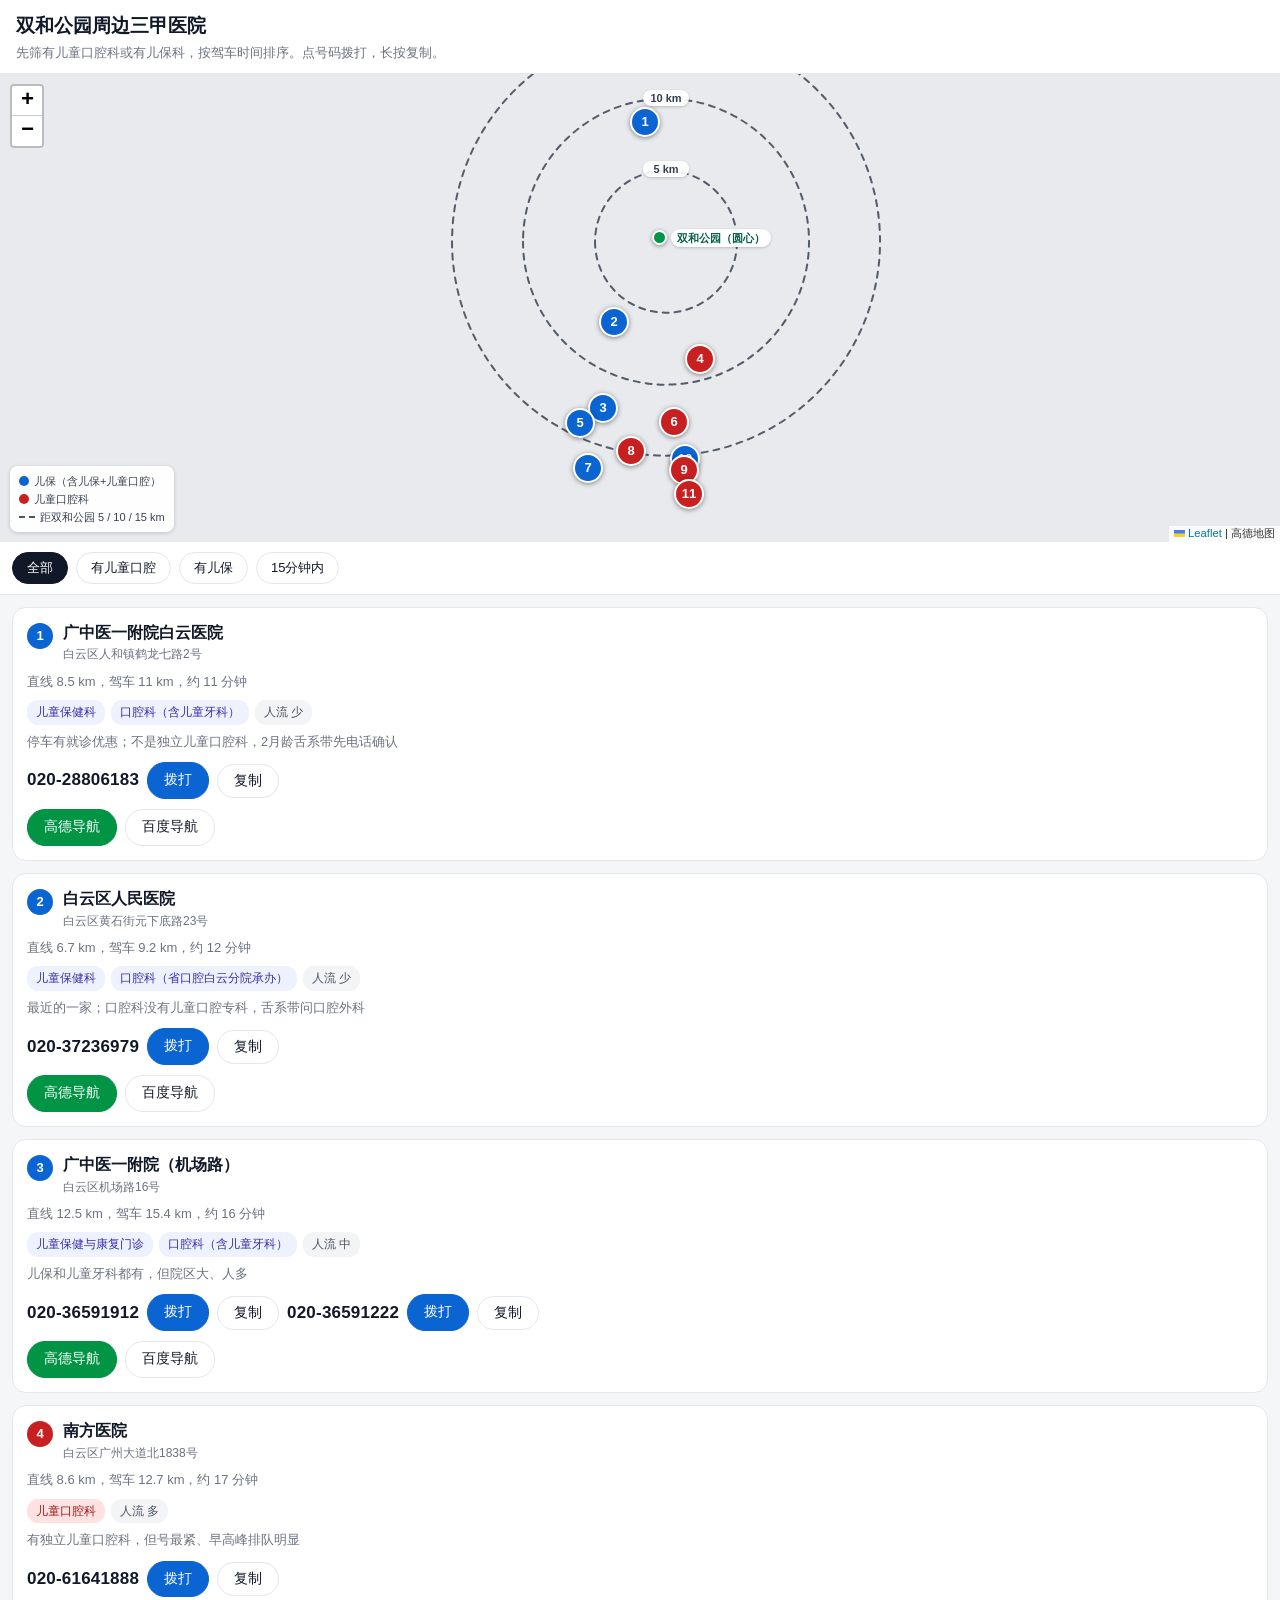
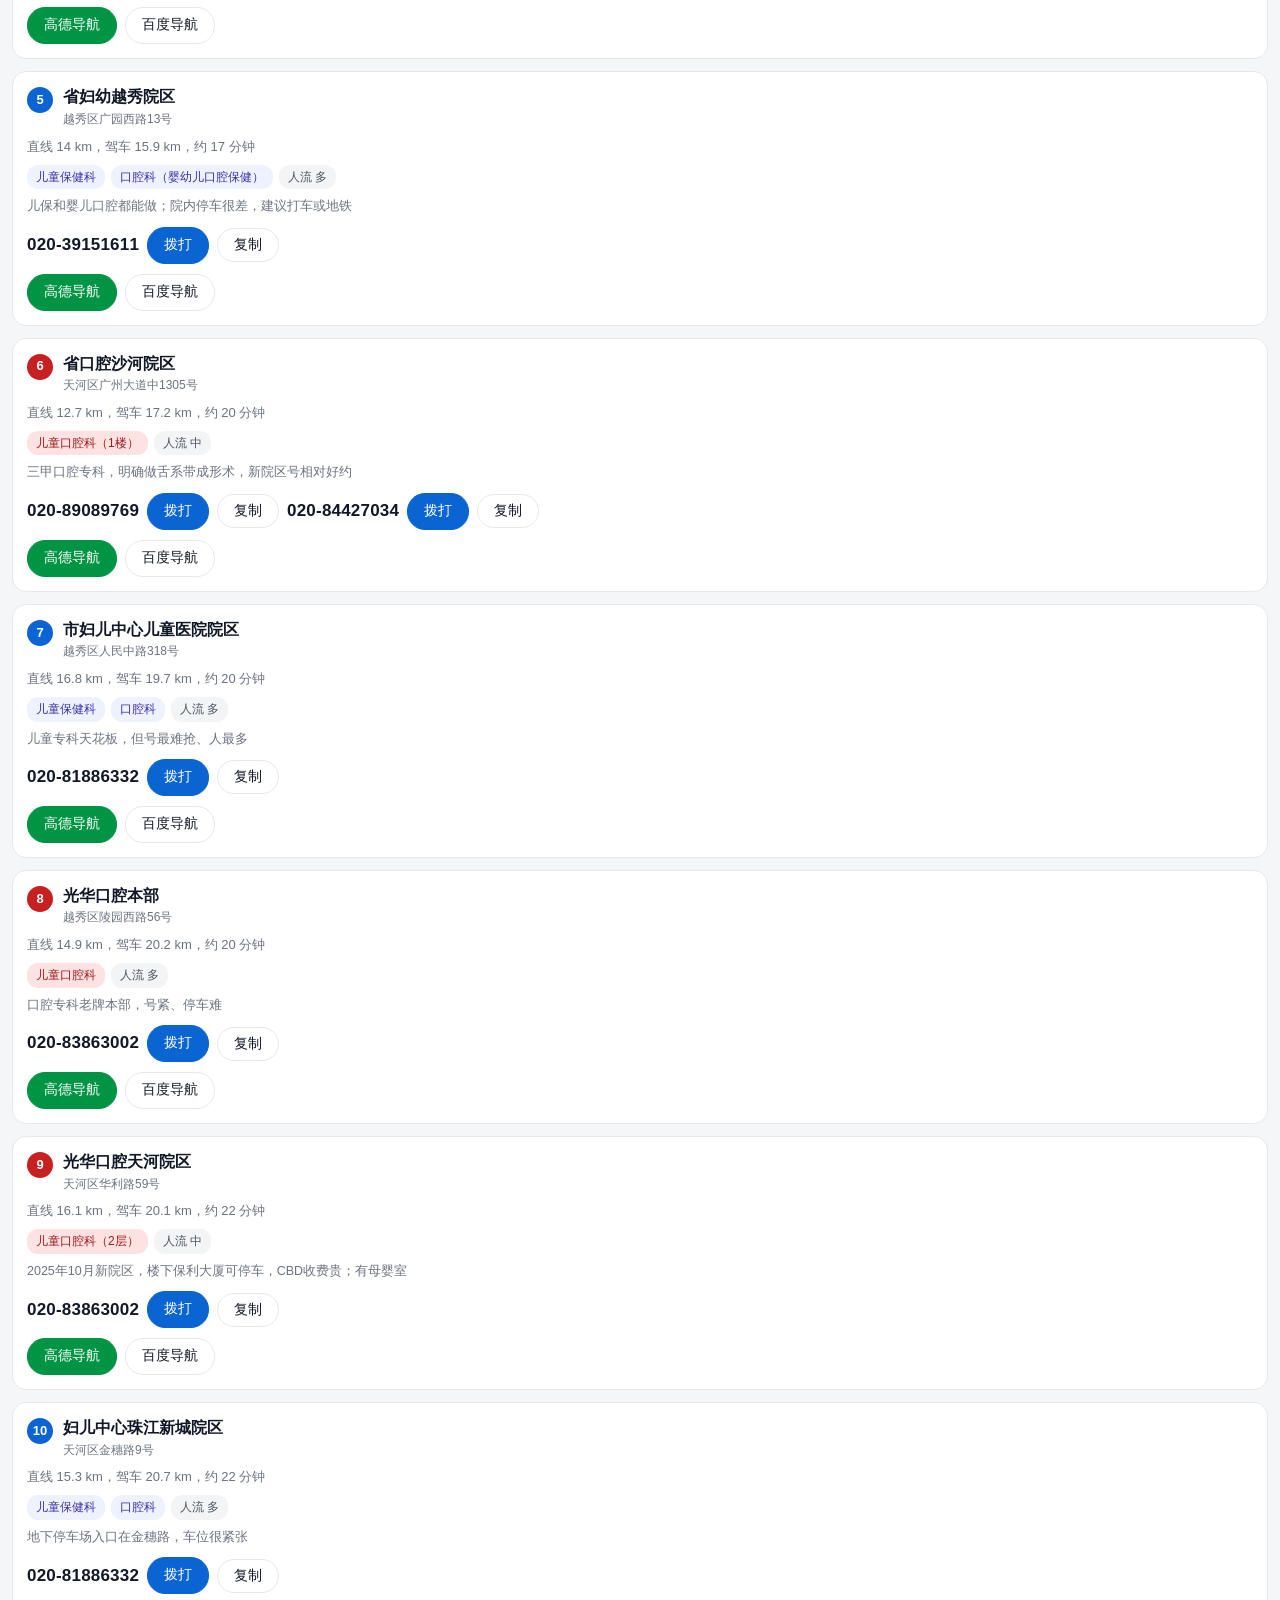
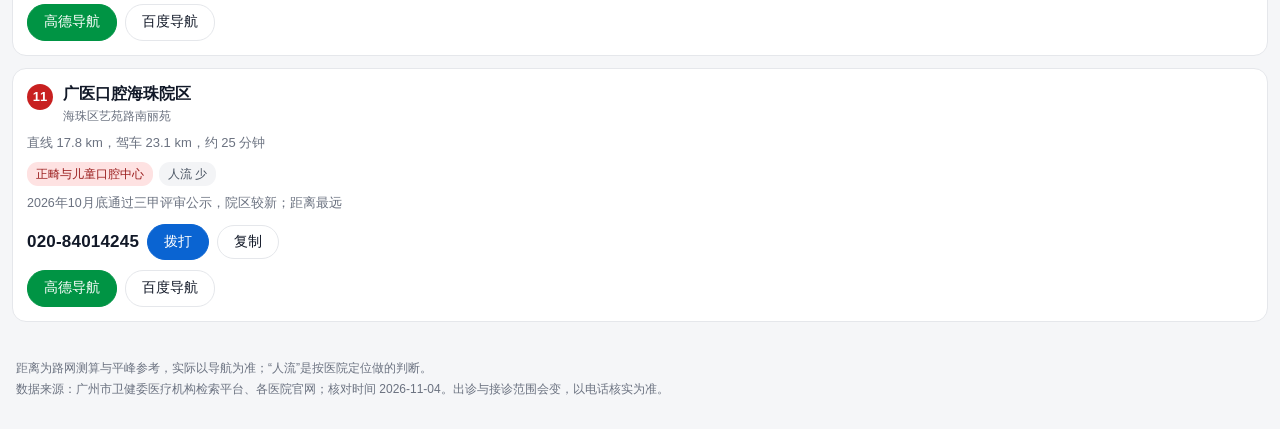
==== commit 18aeb28d: "map: visible rings with km labels, park label, legend" ====
--- a/hospital/index.html
+++ b/hospital/index.html
@@ -40,6 +40,14 @@
 .leaflet-container{font:13px/1.4 -apple-system,"PingFang SC",sans-serif}
 .pin{width:30px;height:30px;border-radius:50%;color:#fff;font-size:13px;font-weight:700;display:flex;align-items:center;justify-content:center;border:2px solid #fff;box-shadow:0 1px 5px rgba(0,0,0,.45)}
 .pin.both{background:#0a64d2}.pin.oral{background:#c82020}
+.ring-label{background:rgba(255,255,255,.9);color:#374151;font:600 11px/16px -apple-system,"PingFang SC",sans-serif;text-align:center;border-radius:9px;box-shadow:0 1px 3px rgba(0,0,0,.2)}
+.park-pin{display:flex;align-items:center;gap:4px}
+.park-pin .pd{flex:0 0 auto;width:15px;height:15px;border-radius:50%;background:#009444;border:2px solid #fff;box-shadow:0 1px 4px rgba(0,0,0,.45)}
+.park-pin .pt{background:rgba(255,255,255,.94);color:#065f46;font:600 11px/16px -apple-system,"PingFang SC",sans-serif;padding:1px 6px;border-radius:9px;white-space:nowrap;box-shadow:0 1px 3px rgba(0,0,0,.2)}
+.legend{background:rgba(255,255,255,.94);border-radius:8px;padding:6px 9px;font:11px/18px -apple-system,"PingFang SC",sans-serif;color:#374151;box-shadow:0 1px 4px rgba(0,0,0,.18)}
+.legend i{display:inline-block;width:10px;height:10px;border-radius:50%;margin-right:5px;vertical-align:-1px}
+.legend i.lb{background:#0a64d2}.legend i.lr{background:#c82020}
+.legend i.ld{width:16px;height:0;border-top:2px dashed #4b5563;border-radius:0;vertical-align:3px}
 .pop b{font-size:14px}.pop a{color:#0a64d2}
 </style>
 </head>
@@ -1438,11 +1446,18 @@
   if(typeof L==='undefined'){el.innerHTML='<div class="fallback">地图加载失败（网络受限），下方清单照常可用。</div>';return}
   const map=L.map(el,{zoomControl:true,scrollWheelZoom:false});
   L.tileLayer('https://webrd0{s}.is.autonavi.com/appmaptile?lang=zh_cn&size=1&scale=1&style=8&x={x}&y={y}&z={z}',{subdomains:['1','2','3','4'],maxZoom:18,attribution:'高德地图'}).addTo(map);
-  L.circle(PARK,{radius:5000,color:'#6b7280',weight:1.5,opacity:.85,fill:false,dashArray:'5 5'}).addTo(map);
-  L.circle(PARK,{radius:10000,color:'#6b7280',weight:1.5,opacity:.85,fill:false,dashArray:'5 5'}).addTo(map);
-  L.circle(PARK,{radius:15000,color:'#6b7280',weight:1.5,opacity:.85,fill:false,dashArray:'5 5'}).addTo(map);
-  L.circleMarker(PARK,{radius:7,color:'#fff',weight:2,fillColor:'#009444',fillOpacity:1})
-    .addTo(map).bindPopup('<b>双和公园</b><br>圆心');
+  [5000,10000,15000].forEach(km=>{
+    L.circle(PARK,{radius:km,color:'#4b5563',weight:2,opacity:.95,fill:false,dashArray:'6 6'}).addTo(map);
+    L.marker([PARK[0]+km/111320,PARK[1]],{interactive:false,icon:L.divIcon({className:'',html:`<div class="ring-label">${km/1000} km</div>`,iconSize:[46,18],iconAnchor:[23,9]})}).addTo(map);
+  });
+  L.marker(PARK,{icon:L.divIcon({className:'',html:'<div class="park-pin"><span class="pd"></span><span class="pt">双和公园（圆心）</span></div>',iconSize:[170,26],iconAnchor:[14,13]})}).addTo(map).bindPopup('<b>双和公园</b><br>出发点');
+  const legend=L.control({position:'bottomleft'});
+  legend.onAdd=function(){
+    const d=L.DomUtil.create('div','legend');
+    d.innerHTML='<div><i class="lb"></i>儿保（含儿保+儿童口腔）</div><div><i class="lr"></i>儿童口腔科</div><div><i class="ld"></i>距双和公园 5 / 10 / 15 km</div>';
+    return d;
+  };
+  legend.addTo(map);
   const bounds=[PARK];
   DATA.forEach(h=>{
     const icon=L.divIcon({className:'',html:`<div class="pin ${h.tag}">${h.num}</div>`,iconSize:[30,30],iconAnchor:[15,15]});
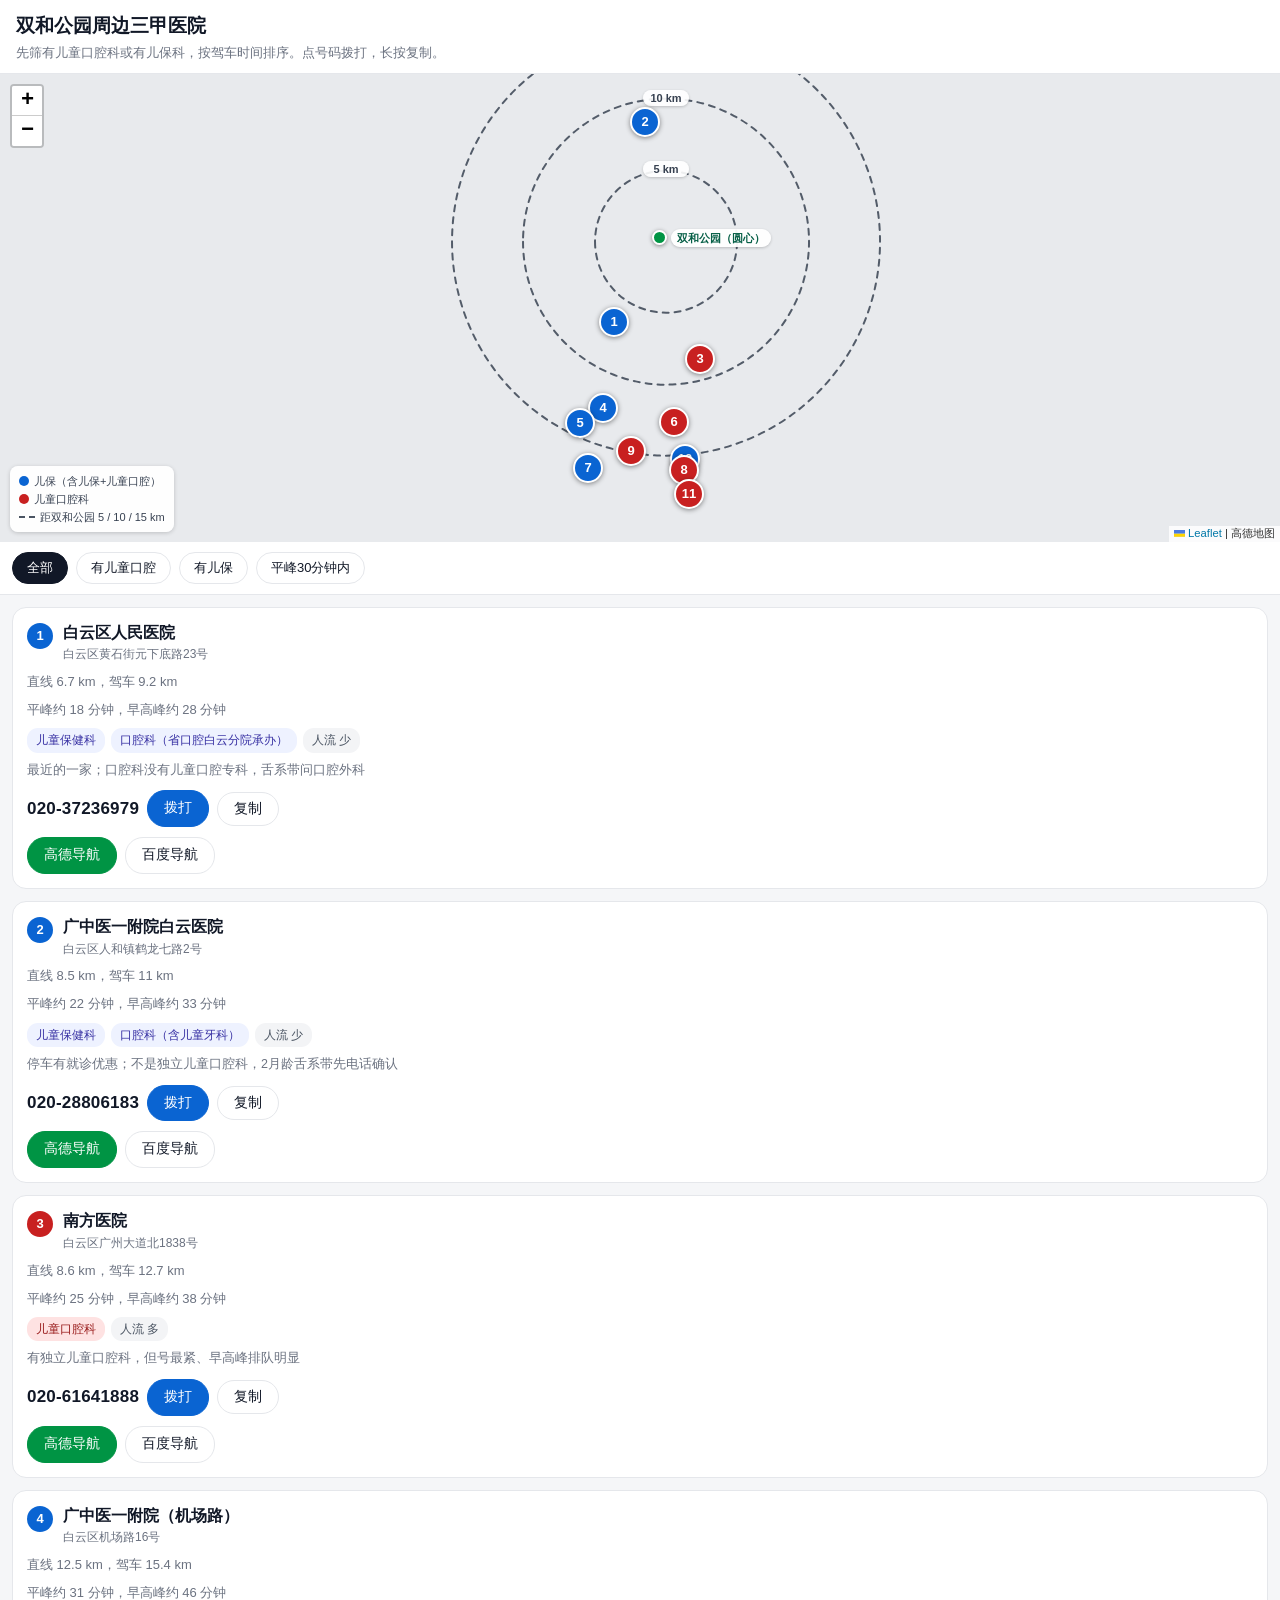
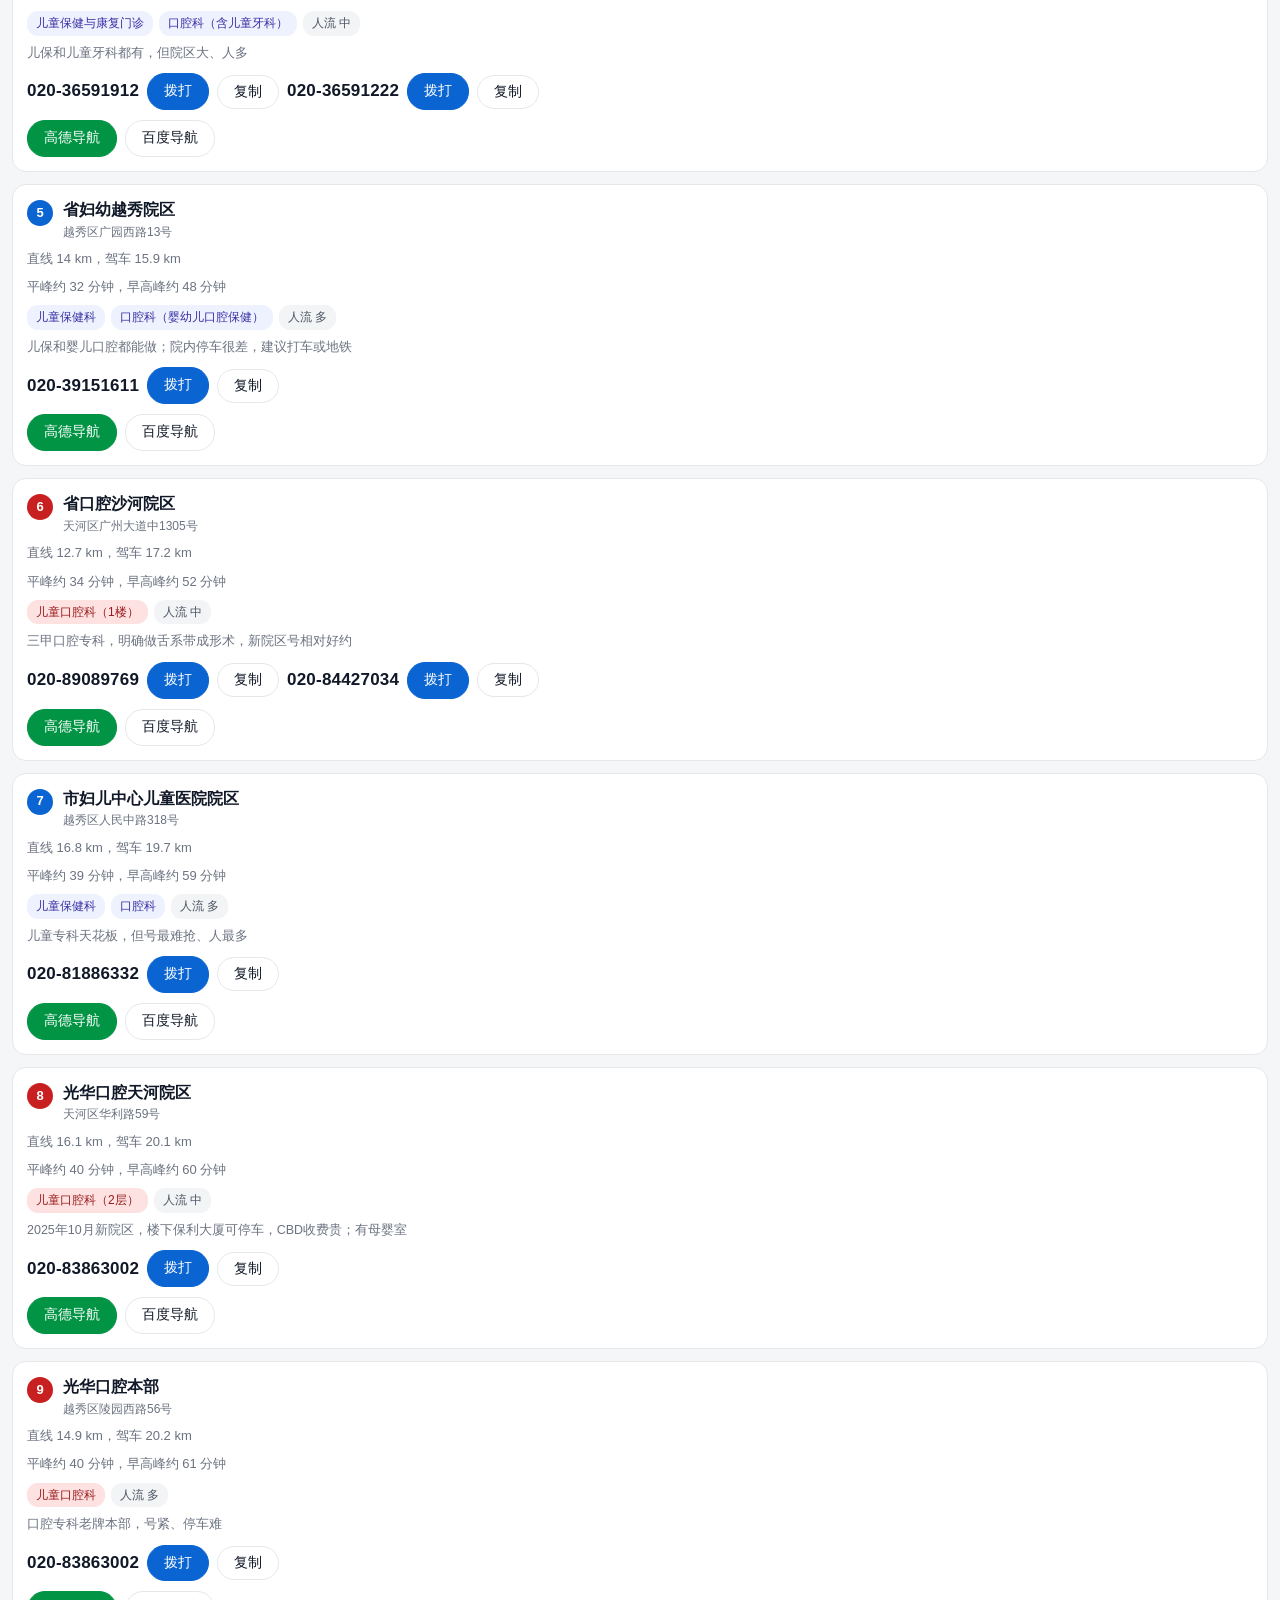
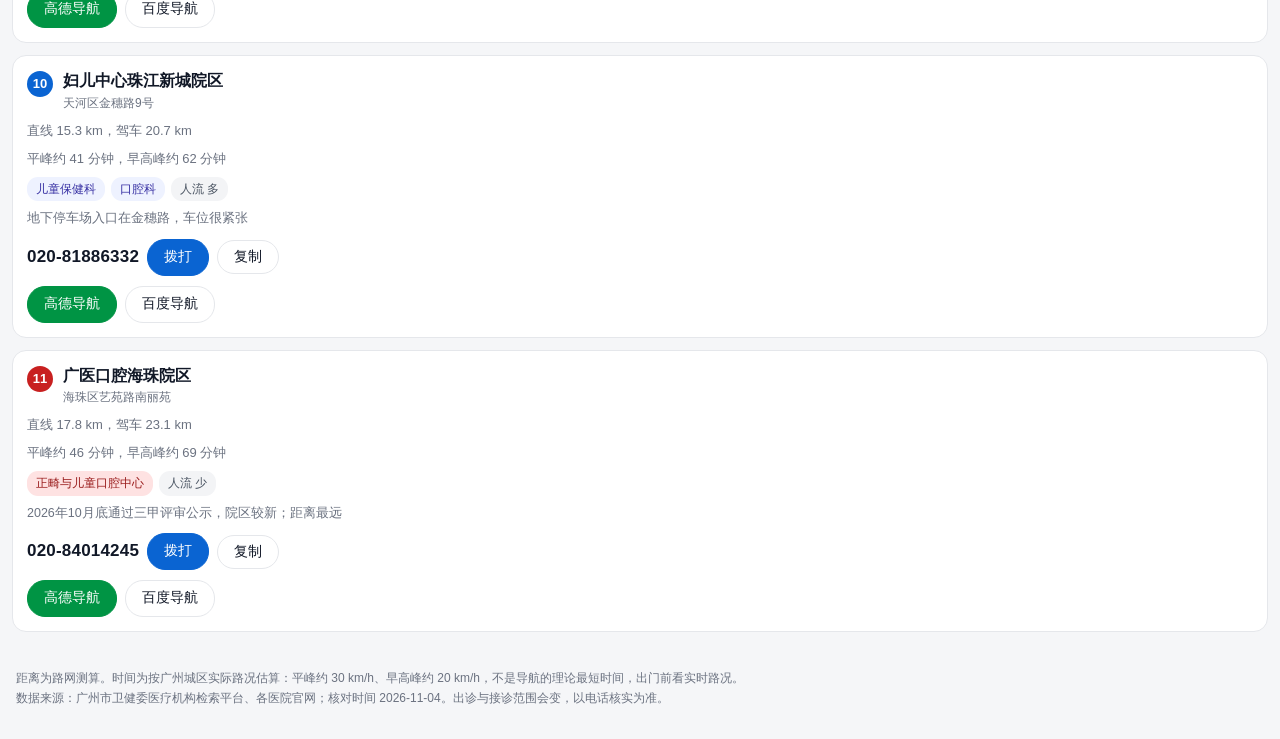
==== commit fe350403: "times: replace free-flow estimates with realistic off-peak/peak ranges" ====
--- a/hospital/index.html
+++ b/hospital/index.html
@@ -61,11 +61,11 @@
   <button class="chip on" data-f="all">全部</button>
   <button class="chip" data-f="oral">有儿童口腔</button>
   <button class="chip" data-f="care">有儿保</button>
-  <button class="chip" data-f="near">15分钟内</button>
+  <button class="chip" data-f="near">平峰30分钟内</button>
 </div>
 <main id="list"></main>
 <footer>
-  <div>距离为路网测算与平峰参考，实际以导航为准；“人流”是按医院定位做的判断。</div>
+  <div>距离为路网测算。时间为按广州城区实际路况估算：平峰约 30 km/h、早高峰约 20 km/h，不是导航的理论最短时间，出门前看实时路况。</div>
   <div>数据来源：广州市卫健委医疗机构检索平台、各医院官网；核对时间 2026-11-04。出诊与接诊范围会变，以电话核实为准。</div>
 </footer>
 <style id="leaflet-css">/* required styles */@@ -1399,7 +1399,7 @@
 //# sourceMappingURL=leaflet.js.map</script>
 <script>
 const PARK=[23.262350444019077, 113.30751481664946];
-const DATA=[{"num": 1, "name": "广中医一附院白云医院", "addr": "白云区人和镇鹤龙七路2号", "s": 8.5, "d": 11.0, "m": 11, "depts": ["儿童保健科", "口腔科（含儿童牙科）"], "tag": "both", "crowd": "少", "note": "停车有就诊优惠；不是独立儿童口腔科，2月龄舌系带先电话确认", "phones": [["020-28806183", "02028806183"]], "gcj": [113.293343, 23.337558], "amap": "https://uri.amap.com/navigation?from=113.30751,23.26235,%E5%8F%8C%E5%92%8C%E5%85%AC%E5%9B%AD&to=113.29334,23.33756,%E5%B9%BF%E4%B8%AD%E5%8C%BB%E4%B8%80%E9%99%84%E9%99%A2%E7%99%BD%E4%BA%91%E5%8C%BB%E9%99%A2&mode=car&policy=1&src=dsh&coordinate=gaode&callnative=0", "bmap": "https://api.map.baidu.com/direction?origin=latlng:23.26839,113.31399%7Cname:%E5%8F%8C%E5%92%8C%E5%85%AC%E5%9B%AD&destination=latlng:23.34382,113.29979%7Cname:%E5%B9%BF%E4%B8%AD%E5%8C%BB%E4%B8%80%E9%99%84%E9%99%A2%E7%99%BD%E4%BA%91%E5%8C%BB%E9%99%A2&mode=driving&region=%E5%B9%BF%E5%B7%9E&output=html&src=dsh"}, {"num": 2, "name": "白云区人民医院", "addr": "白云区黄石街元下底路23号", "s": 6.7, "d": 9.2, "m": 12, "depts": ["儿童保健科", "口腔科（省口腔白云分院承办）"], "tag": "both", "crowd": "少", "note": "最近的一家；口腔科没有儿童口腔专科，舌系带问口腔外科", "phones": [["020-37236979", "02037236979"]], "gcj": [113.272097, 23.211417], "amap": "https://uri.amap.com/navigation?from=113.30751,23.26235,%E5%8F%8C%E5%92%8C%E5%85%AC%E5%9B%AD&to=113.27210,23.21142,%E7%99%BD%E4%BA%91%E5%8C%BA%E4%BA%BA%E6%B0%91%E5%8C%BB%E9%99%A2&mode=car&policy=1&src=dsh&coordinate=gaode&callnative=0", "bmap": "https://api.map.baidu.com/direction?origin=latlng:23.26839,113.31399%7Cname:%E5%8F%8C%E5%92%8C%E5%85%AC%E5%9B%AD&destination=latlng:23.21773,113.27854%7Cname:%E7%99%BD%E4%BA%91%E5%8C%BA%E4%BA%BA%E6%B0%91%E5%8C%BB%E9%99%A2&mode=driving&region=%E5%B9%BF%E5%B7%9E&output=html&src=dsh"}, {"num": 3, "name": "广中医一附院（机场路）", "addr": "白云区机场路16号", "s": 12.5, "d": 15.4, "m": 16, "depts": ["儿童保健与康复门诊", "口腔科（含儿童牙科）"], "tag": "both", "crowd": "中", "note": "儿保和儿童牙科都有，但院区大、人多", "phones": [["020-36591912", "02036591912"], ["020-36591222", "02036591222"]], "gcj": [113.264405, 23.157182], "amap": "https://uri.amap.com/navigation?from=113.30751,23.26235,%E5%8F%8C%E5%92%8C%E5%85%AC%E5%9B%AD&to=113.26441,23.15718,%E5%B9%BF%E4%B8%AD%E5%8C%BB%E4%B8%80%E9%99%84%E9%99%A2%EF%BC%88%E6%9C%BA%E5%9C%BA%E8%B7%AF%EF%BC%89&mode=car&policy=1&src=dsh&coordinate=gaode&callnative=0", "bmap": "https://api.map.baidu.com/direction?origin=latlng:23.26839,113.31399%7Cname:%E5%8F%8C%E5%92%8C%E5%85%AC%E5%9B%AD&destination=latlng:23.16341,113.27085%7Cname:%E5%B9%BF%E4%B8%AD%E5%8C%BB%E4%B8%80%E9%99%84%E9%99%A2%EF%BC%88%E6%9C%BA%E5%9C%BA%E8%B7%AF%EF%BC%89&mode=driving&region=%E5%B9%BF%E5%B7%9E&output=html&src=dsh"}, {"num": 4, "name": "南方医院", "addr": "白云区广州大道北1838号", "s": 8.6, "d": 12.7, "m": 17, "depts": ["儿童口腔科"], "tag": "oral", "crowd": "多", "note": "有独立儿童口腔科，但号最紧、早高峰排队明显", "phones": [["020-61641888", "02061641888"]], "gcj": [113.331003, 23.188332], "amap": "https://uri.amap.com/navigation?from=113.30751,23.26235,%E5%8F%8C%E5%92%8C%E5%85%AC%E5%9B%AD&to=113.33100,23.18833,%E5%8D%97%E6%96%B9%E5%8C%BB%E9%99%A2&mode=car&policy=1&src=dsh&coordinate=gaode&callnative=0", "bmap": "https://api.map.baidu.com/direction?origin=latlng:23.26839,113.31399%7Cname:%E5%8F%8C%E5%92%8C%E5%85%AC%E5%9B%AD&destination=latlng:23.19403,113.33758%7Cname:%E5%8D%97%E6%96%B9%E5%8C%BB%E9%99%A2&mode=driving&region=%E5%B9%BF%E5%B7%9E&output=html&src=dsh"}, {"num": 5, "name": "省妇幼越秀院区", "addr": "越秀区广园西路13号", "s": 14.0, "d": 15.9, "m": 17, "depts": ["儿童保健科", "口腔科（婴幼儿口腔保健）"], "tag": "both", "crowd": "多", "note": "儿保和婴儿口腔都能做；院内停车很差，建议打车或地铁", "phones": [["020-39151611", "02039151611"]], "gcj": [113.248636, 23.148076], "amap": "https://uri.amap.com/navigation?from=113.30751,23.26235,%E5%8F%8C%E5%92%8C%E5%85%AC%E5%9B%AD&to=113.24864,23.14808,%E7%9C%81%E5%A6%87%E5%B9%BC%E8%B6%8A%E7%A7%80%E9%99%A2%E5%8C%BA&mode=car&policy=1&src=dsh&coordinate=gaode&callnative=0", "bmap": "https://api.map.baidu.com/direction?origin=latlng:23.26839,113.31399%7Cname:%E5%8F%8C%E5%92%8C%E5%85%AC%E5%9B%AD&destination=latlng:23.15405,113.25513%7Cname:%E7%9C%81%E5%A6%87%E5%B9%BC%E8%B6%8A%E7%A7%80%E9%99%A2%E5%8C%BA&mode=driving&region=%E5%B9%BF%E5%B7%9E&output=html&src=dsh"}, {"num": 6, "name": "省口腔沙河院区", "addr": "天河区广州大道中1305号", "s": 12.7, "d": 17.2, "m": 20, "depts": ["儿童口腔科（1楼）"], "tag": "oral", "crowd": "中", "note": "三甲口腔专科，明确做舌系带成形术，新院区号相对好约", "phones": [["020-89089769", "02089089769"], ["020-84427034", "02084427034"]], "gcj": [113.312928, 23.148654], "amap": "https://uri.amap.com/navigation?from=113.30751,23.26235,%E5%8F%8C%E5%92%8C%E5%85%AC%E5%9B%AD&to=113.31293,23.14865,%E7%9C%81%E5%8F%A3%E8%85%94%E6%B2%99%E6%B2%B3%E9%99%A2%E5%8C%BA&mode=car&policy=1&src=dsh&coordinate=gaode&callnative=0", "bmap": "https://api.map.baidu.com/direction?origin=latlng:23.26839,113.31399%7Cname:%E5%8F%8C%E5%92%8C%E5%85%AC%E5%9B%AD&destination=latlng:23.15460,113.31943%7Cname:%E7%9C%81%E5%8F%A3%E8%85%94%E6%B2%99%E6%B2%B3%E9%99%A2%E5%8C%BA&mode=driving&region=%E5%B9%BF%E5%B7%9E&output=html&src=dsh"}, {"num": 7, "name": "市妇儿中心儿童医院院区", "addr": "越秀区人民中路318号", "s": 16.8, "d": 19.7, "m": 20, "depts": ["儿童保健科", "口腔科"], "tag": "both", "crowd": "多", "note": "儿童专科天花板，但号最难抢、人最多", "phones": [["020-81886332", "02081886332"]], "gcj": [113.253937, 23.119429], "amap": "https://uri.amap.com/navigation?from=113.30751,23.26235,%E5%8F%8C%E5%92%8C%E5%85%AC%E5%9B%AD&to=113.25394,23.11943,%E5%B8%82%E5%A6%87%E5%84%BF%E4%B8%AD%E5%BF%83%E5%84%BF%E7%AB%A5%E5%8C%BB%E9%99%A2%E9%99%A2%E5%8C%BA&mode=car&policy=1&src=dsh&coordinate=gaode&callnative=0", "bmap": "https://api.map.baidu.com/direction?origin=latlng:23.26839,113.31399%7Cname:%E5%8F%8C%E5%92%8C%E5%85%AC%E5%9B%AD&destination=latlng:23.12549,113.26041%7Cname:%E5%B8%82%E5%A6%87%E5%84%BF%E4%B8%AD%E5%BF%83%E5%84%BF%E7%AB%A5%E5%8C%BB%E9%99%A2%E9%99%A2%E5%8C%BA&mode=driving&region=%E5%B9%BF%E5%B7%9E&output=html&src=dsh"}, {"num": 8, "name": "光华口腔本部", "addr": "越秀区陵园西路56号", "s": 14.9, "d": 20.2, "m": 20, "depts": ["儿童口腔科"], "tag": "oral", "crowd": "多", "note": "口腔专科老牌本部，号紧、停车难", "phones": [["020-83863002", "02083863002"]], "gcj": [113.28327, 23.129943], "amap": "https://uri.amap.com/navigation?from=113.30751,23.26235,%E5%8F%8C%E5%92%8C%E5%85%AC%E5%9B%AD&to=113.28327,23.12994,%E5%85%89%E5%8D%8E%E5%8F%A3%E8%85%94%E6%9C%AC%E9%83%A8&mode=car&policy=1&src=dsh&coordinate=gaode&callnative=0", "bmap": "https://api.map.baidu.com/direction?origin=latlng:23.26839,113.31399%7Cname:%E5%8F%8C%E5%92%8C%E5%85%AC%E5%9B%AD&destination=latlng:23.13627,113.28968%7Cname:%E5%85%89%E5%8D%8E%E5%8F%A3%E8%85%94%E6%9C%AC%E9%83%A8&mode=driving&region=%E5%B9%BF%E5%B7%9E&output=html&src=dsh"}, {"num": 9, "name": "光华口腔天河院区", "addr": "天河区华利路59号", "s": 16.1, "d": 20.1, "m": 22, "depts": ["儿童口腔科（2层）"], "tag": "oral", "crowd": "中", "note": "2025年10月新院区，楼下保利大厦可停车，CBD收费贵；有母婴室", "phones": [["020-83863002", "02083863002"]], "gcj": [113.319666, 23.118055], "amap": "https://uri.amap.com/navigation?from=113.30751,23.26235,%E5%8F%8C%E5%92%8C%E5%85%AC%E5%9B%AD&to=113.31967,23.11806,%E5%85%89%E5%8D%8E%E5%8F%A3%E8%85%94%E5%A4%A9%E6%B2%B3%E9%99%A2%E5%8C%BA&mode=car&policy=1&src=dsh&coordinate=gaode&callnative=0", "bmap": "https://api.map.baidu.com/direction?origin=latlng:23.26839,113.31399%7Cname:%E5%8F%8C%E5%92%8C%E5%85%AC%E5%9B%AD&destination=latlng:23.12389,113.32618%7Cname:%E5%85%89%E5%8D%8E%E5%8F%A3%E8%85%94%E5%A4%A9%E6%B2%B3%E9%99%A2%E5%8C%BA&mode=driving&region=%E5%B9%BF%E5%B7%9E&output=html&src=dsh"}, {"num": 10, "name": "妇儿中心珠江新城院区", "addr": "天河区金穗路9号", "s": 15.3, "d": 20.7, "m": 22, "depts": ["儿童保健科", "口腔科"], "tag": "both", "crowd": "多", "note": "地下停车场入口在金穗路，车位很紧张", "phones": [["020-81886332", "02081886332"]], "gcj": [113.320258, 23.124905], "amap": "https://uri.amap.com/navigation?from=113.30751,23.26235,%E5%8F%8C%E5%92%8C%E5%85%AC%E5%9B%AD&to=113.32026,23.12491,%E5%A6%87%E5%84%BF%E4%B8%AD%E5%BF%83%E7%8F%A0%E6%B1%9F%E6%96%B0%E5%9F%8E%E9%99%A2%E5%8C%BA&mode=car&policy=1&src=dsh&coordinate=gaode&callnative=0", "bmap": "https://api.map.baidu.com/direction?origin=latlng:23.26839,113.31399%7Cname:%E5%8F%8C%E5%92%8C%E5%85%AC%E5%9B%AD&destination=latlng:23.13073,113.32677%7Cname:%E5%A6%87%E5%84%BF%E4%B8%AD%E5%BF%83%E7%8F%A0%E6%B1%9F%E6%96%B0%E5%9F%8E%E9%99%A2%E5%8C%BA&mode=driving&region=%E5%B9%BF%E5%B7%9E&output=html&src=dsh"}, {"num": 11, "name": "广医口腔海珠院区", "addr": "海珠区艺苑路南丽苑", "s": 17.8, "d": 23.1, "m": 25, "depts": ["正畸与儿童口腔中心"], "tag": "oral", "crowd": "少", "note": "2026年10月底通过三甲评审公示，院区较新；距离最远", "phones": [["020-84014245", "02084014245"]], "gcj": [113.323053, 23.102797], "amap": "https://uri.amap.com/navigation?from=113.30751,23.26235,%E5%8F%8C%E5%92%8C%E5%85%AC%E5%9B%AD&to=113.32305,23.10280,%E5%B9%BF%E5%8C%BB%E5%8F%A3%E8%85%94%E6%B5%B7%E7%8F%A0%E9%99%A2%E5%8C%BA&mode=car&policy=1&src=dsh&coordinate=gaode&callnative=0", "bmap": "https://api.map.baidu.com/direction?origin=latlng:23.26839,113.31399%7Cname:%E5%8F%8C%E5%92%8C%E5%85%AC%E5%9B%AD&destination=latlng:23.10858,113.32959%7Cname:%E5%B9%BF%E5%8C%BB%E5%8F%A3%E8%85%94%E6%B5%B7%E7%8F%A0%E9%99%A2%E5%8C%BA&mode=driving&region=%E5%B9%BF%E5%B7%9E&output=html&src=dsh"}];
+const DATA=[{"num": 1, "name": "白云区人民医院", "addr": "白云区黄石街元下底路23号", "s": 6.7, "d": 9.2, "off": 18, "peak": 28, "depts": ["儿童保健科", "口腔科（省口腔白云分院承办）"], "tag": "both", "crowd": "少", "note": "最近的一家；口腔科没有儿童口腔专科，舌系带问口腔外科", "phones": [["020-37236979", "02037236979"]], "gcj": [113.272097, 23.211417], "amap": "https://uri.amap.com/navigation?from=113.30751,23.26235,%E5%8F%8C%E5%92%8C%E5%85%AC%E5%9B%AD&to=113.27210,23.21142,%E7%99%BD%E4%BA%91%E5%8C%BA%E4%BA%BA%E6%B0%91%E5%8C%BB%E9%99%A2&mode=car&policy=1&src=dsh&coordinate=gaode&callnative=0", "bmap": "https://api.map.baidu.com/direction?origin=latlng:23.26839,113.31399%7Cname:%E5%8F%8C%E5%92%8C%E5%85%AC%E5%9B%AD&destination=latlng:23.21773,113.27854%7Cname:%E7%99%BD%E4%BA%91%E5%8C%BA%E4%BA%BA%E6%B0%91%E5%8C%BB%E9%99%A2&mode=driving&region=%E5%B9%BF%E5%B7%9E&output=html&src=dsh"}, {"num": 2, "name": "广中医一附院白云医院", "addr": "白云区人和镇鹤龙七路2号", "s": 8.5, "d": 11.0, "off": 22, "peak": 33, "depts": ["儿童保健科", "口腔科（含儿童牙科）"], "tag": "both", "crowd": "少", "note": "停车有就诊优惠；不是独立儿童口腔科，2月龄舌系带先电话确认", "phones": [["020-28806183", "02028806183"]], "gcj": [113.293343, 23.337558], "amap": "https://uri.amap.com/navigation?from=113.30751,23.26235,%E5%8F%8C%E5%92%8C%E5%85%AC%E5%9B%AD&to=113.29334,23.33756,%E5%B9%BF%E4%B8%AD%E5%8C%BB%E4%B8%80%E9%99%84%E9%99%A2%E7%99%BD%E4%BA%91%E5%8C%BB%E9%99%A2&mode=car&policy=1&src=dsh&coordinate=gaode&callnative=0", "bmap": "https://api.map.baidu.com/direction?origin=latlng:23.26839,113.31399%7Cname:%E5%8F%8C%E5%92%8C%E5%85%AC%E5%9B%AD&destination=latlng:23.34382,113.29979%7Cname:%E5%B9%BF%E4%B8%AD%E5%8C%BB%E4%B8%80%E9%99%84%E9%99%A2%E7%99%BD%E4%BA%91%E5%8C%BB%E9%99%A2&mode=driving&region=%E5%B9%BF%E5%B7%9E&output=html&src=dsh"}, {"num": 3, "name": "南方医院", "addr": "白云区广州大道北1838号", "s": 8.6, "d": 12.7, "off": 25, "peak": 38, "depts": ["儿童口腔科"], "tag": "oral", "crowd": "多", "note": "有独立儿童口腔科，但号最紧、早高峰排队明显", "phones": [["020-61641888", "02061641888"]], "gcj": [113.331003, 23.188332], "amap": "https://uri.amap.com/navigation?from=113.30751,23.26235,%E5%8F%8C%E5%92%8C%E5%85%AC%E5%9B%AD&to=113.33100,23.18833,%E5%8D%97%E6%96%B9%E5%8C%BB%E9%99%A2&mode=car&policy=1&src=dsh&coordinate=gaode&callnative=0", "bmap": "https://api.map.baidu.com/direction?origin=latlng:23.26839,113.31399%7Cname:%E5%8F%8C%E5%92%8C%E5%85%AC%E5%9B%AD&destination=latlng:23.19403,113.33758%7Cname:%E5%8D%97%E6%96%B9%E5%8C%BB%E9%99%A2&mode=driving&region=%E5%B9%BF%E5%B7%9E&output=html&src=dsh"}, {"num": 4, "name": "广中医一附院（机场路）", "addr": "白云区机场路16号", "s": 12.5, "d": 15.4, "off": 31, "peak": 46, "depts": ["儿童保健与康复门诊", "口腔科（含儿童牙科）"], "tag": "both", "crowd": "中", "note": "儿保和儿童牙科都有，但院区大、人多", "phones": [["020-36591912", "02036591912"], ["020-36591222", "02036591222"]], "gcj": [113.264405, 23.157182], "amap": "https://uri.amap.com/navigation?from=113.30751,23.26235,%E5%8F%8C%E5%92%8C%E5%85%AC%E5%9B%AD&to=113.26441,23.15718,%E5%B9%BF%E4%B8%AD%E5%8C%BB%E4%B8%80%E9%99%84%E9%99%A2%EF%BC%88%E6%9C%BA%E5%9C%BA%E8%B7%AF%EF%BC%89&mode=car&policy=1&src=dsh&coordinate=gaode&callnative=0", "bmap": "https://api.map.baidu.com/direction?origin=latlng:23.26839,113.31399%7Cname:%E5%8F%8C%E5%92%8C%E5%85%AC%E5%9B%AD&destination=latlng:23.16341,113.27085%7Cname:%E5%B9%BF%E4%B8%AD%E5%8C%BB%E4%B8%80%E9%99%84%E9%99%A2%EF%BC%88%E6%9C%BA%E5%9C%BA%E8%B7%AF%EF%BC%89&mode=driving&region=%E5%B9%BF%E5%B7%9E&output=html&src=dsh"}, {"num": 5, "name": "省妇幼越秀院区", "addr": "越秀区广园西路13号", "s": 14.0, "d": 15.9, "off": 32, "peak": 48, "depts": ["儿童保健科", "口腔科（婴幼儿口腔保健）"], "tag": "both", "crowd": "多", "note": "儿保和婴儿口腔都能做；院内停车很差，建议打车或地铁", "phones": [["020-39151611", "02039151611"]], "gcj": [113.248636, 23.148076], "amap": "https://uri.amap.com/navigation?from=113.30751,23.26235,%E5%8F%8C%E5%92%8C%E5%85%AC%E5%9B%AD&to=113.24864,23.14808,%E7%9C%81%E5%A6%87%E5%B9%BC%E8%B6%8A%E7%A7%80%E9%99%A2%E5%8C%BA&mode=car&policy=1&src=dsh&coordinate=gaode&callnative=0", "bmap": "https://api.map.baidu.com/direction?origin=latlng:23.26839,113.31399%7Cname:%E5%8F%8C%E5%92%8C%E5%85%AC%E5%9B%AD&destination=latlng:23.15405,113.25513%7Cname:%E7%9C%81%E5%A6%87%E5%B9%BC%E8%B6%8A%E7%A7%80%E9%99%A2%E5%8C%BA&mode=driving&region=%E5%B9%BF%E5%B7%9E&output=html&src=dsh"}, {"num": 6, "name": "省口腔沙河院区", "addr": "天河区广州大道中1305号", "s": 12.7, "d": 17.2, "off": 34, "peak": 52, "depts": ["儿童口腔科（1楼）"], "tag": "oral", "crowd": "中", "note": "三甲口腔专科，明确做舌系带成形术，新院区号相对好约", "phones": [["020-89089769", "02089089769"], ["020-84427034", "02084427034"]], "gcj": [113.312928, 23.148654], "amap": "https://uri.amap.com/navigation?from=113.30751,23.26235,%E5%8F%8C%E5%92%8C%E5%85%AC%E5%9B%AD&to=113.31293,23.14865,%E7%9C%81%E5%8F%A3%E8%85%94%E6%B2%99%E6%B2%B3%E9%99%A2%E5%8C%BA&mode=car&policy=1&src=dsh&coordinate=gaode&callnative=0", "bmap": "https://api.map.baidu.com/direction?origin=latlng:23.26839,113.31399%7Cname:%E5%8F%8C%E5%92%8C%E5%85%AC%E5%9B%AD&destination=latlng:23.15460,113.31943%7Cname:%E7%9C%81%E5%8F%A3%E8%85%94%E6%B2%99%E6%B2%B3%E9%99%A2%E5%8C%BA&mode=driving&region=%E5%B9%BF%E5%B7%9E&output=html&src=dsh"}, {"num": 7, "name": "市妇儿中心儿童医院院区", "addr": "越秀区人民中路318号", "s": 16.8, "d": 19.7, "off": 39, "peak": 59, "depts": ["儿童保健科", "口腔科"], "tag": "both", "crowd": "多", "note": "儿童专科天花板，但号最难抢、人最多", "phones": [["020-81886332", "02081886332"]], "gcj": [113.253937, 23.119429], "amap": "https://uri.amap.com/navigation?from=113.30751,23.26235,%E5%8F%8C%E5%92%8C%E5%85%AC%E5%9B%AD&to=113.25394,23.11943,%E5%B8%82%E5%A6%87%E5%84%BF%E4%B8%AD%E5%BF%83%E5%84%BF%E7%AB%A5%E5%8C%BB%E9%99%A2%E9%99%A2%E5%8C%BA&mode=car&policy=1&src=dsh&coordinate=gaode&callnative=0", "bmap": "https://api.map.baidu.com/direction?origin=latlng:23.26839,113.31399%7Cname:%E5%8F%8C%E5%92%8C%E5%85%AC%E5%9B%AD&destination=latlng:23.12549,113.26041%7Cname:%E5%B8%82%E5%A6%87%E5%84%BF%E4%B8%AD%E5%BF%83%E5%84%BF%E7%AB%A5%E5%8C%BB%E9%99%A2%E9%99%A2%E5%8C%BA&mode=driving&region=%E5%B9%BF%E5%B7%9E&output=html&src=dsh"}, {"num": 8, "name": "光华口腔天河院区", "addr": "天河区华利路59号", "s": 16.1, "d": 20.1, "off": 40, "peak": 60, "depts": ["儿童口腔科（2层）"], "tag": "oral", "crowd": "中", "note": "2025年10月新院区，楼下保利大厦可停车，CBD收费贵；有母婴室", "phones": [["020-83863002", "02083863002"]], "gcj": [113.319666, 23.118055], "amap": "https://uri.amap.com/navigation?from=113.30751,23.26235,%E5%8F%8C%E5%92%8C%E5%85%AC%E5%9B%AD&to=113.31967,23.11806,%E5%85%89%E5%8D%8E%E5%8F%A3%E8%85%94%E5%A4%A9%E6%B2%B3%E9%99%A2%E5%8C%BA&mode=car&policy=1&src=dsh&coordinate=gaode&callnative=0", "bmap": "https://api.map.baidu.com/direction?origin=latlng:23.26839,113.31399%7Cname:%E5%8F%8C%E5%92%8C%E5%85%AC%E5%9B%AD&destination=latlng:23.12389,113.32618%7Cname:%E5%85%89%E5%8D%8E%E5%8F%A3%E8%85%94%E5%A4%A9%E6%B2%B3%E9%99%A2%E5%8C%BA&mode=driving&region=%E5%B9%BF%E5%B7%9E&output=html&src=dsh"}, {"num": 9, "name": "光华口腔本部", "addr": "越秀区陵园西路56号", "s": 14.9, "d": 20.2, "off": 40, "peak": 61, "depts": ["儿童口腔科"], "tag": "oral", "crowd": "多", "note": "口腔专科老牌本部，号紧、停车难", "phones": [["020-83863002", "02083863002"]], "gcj": [113.28327, 23.129943], "amap": "https://uri.amap.com/navigation?from=113.30751,23.26235,%E5%8F%8C%E5%92%8C%E5%85%AC%E5%9B%AD&to=113.28327,23.12994,%E5%85%89%E5%8D%8E%E5%8F%A3%E8%85%94%E6%9C%AC%E9%83%A8&mode=car&policy=1&src=dsh&coordinate=gaode&callnative=0", "bmap": "https://api.map.baidu.com/direction?origin=latlng:23.26839,113.31399%7Cname:%E5%8F%8C%E5%92%8C%E5%85%AC%E5%9B%AD&destination=latlng:23.13627,113.28968%7Cname:%E5%85%89%E5%8D%8E%E5%8F%A3%E8%85%94%E6%9C%AC%E9%83%A8&mode=driving&region=%E5%B9%BF%E5%B7%9E&output=html&src=dsh"}, {"num": 10, "name": "妇儿中心珠江新城院区", "addr": "天河区金穗路9号", "s": 15.3, "d": 20.7, "off": 41, "peak": 62, "depts": ["儿童保健科", "口腔科"], "tag": "both", "crowd": "多", "note": "地下停车场入口在金穗路，车位很紧张", "phones": [["020-81886332", "02081886332"]], "gcj": [113.320258, 23.124905], "amap": "https://uri.amap.com/navigation?from=113.30751,23.26235,%E5%8F%8C%E5%92%8C%E5%85%AC%E5%9B%AD&to=113.32026,23.12491,%E5%A6%87%E5%84%BF%E4%B8%AD%E5%BF%83%E7%8F%A0%E6%B1%9F%E6%96%B0%E5%9F%8E%E9%99%A2%E5%8C%BA&mode=car&policy=1&src=dsh&coordinate=gaode&callnative=0", "bmap": "https://api.map.baidu.com/direction?origin=latlng:23.26839,113.31399%7Cname:%E5%8F%8C%E5%92%8C%E5%85%AC%E5%9B%AD&destination=latlng:23.13073,113.32677%7Cname:%E5%A6%87%E5%84%BF%E4%B8%AD%E5%BF%83%E7%8F%A0%E6%B1%9F%E6%96%B0%E5%9F%8E%E9%99%A2%E5%8C%BA&mode=driving&region=%E5%B9%BF%E5%B7%9E&output=html&src=dsh"}, {"num": 11, "name": "广医口腔海珠院区", "addr": "海珠区艺苑路南丽苑", "s": 17.8, "d": 23.1, "off": 46, "peak": 69, "depts": ["正畸与儿童口腔中心"], "tag": "oral", "crowd": "少", "note": "2026年10月底通过三甲评审公示，院区较新；距离最远", "phones": [["020-84014245", "02084014245"]], "gcj": [113.323053, 23.102797], "amap": "https://uri.amap.com/navigation?from=113.30751,23.26235,%E5%8F%8C%E5%92%8C%E5%85%AC%E5%9B%AD&to=113.32305,23.10280,%E5%B9%BF%E5%8C%BB%E5%8F%A3%E8%85%94%E6%B5%B7%E7%8F%A0%E9%99%A2%E5%8C%BA&mode=car&policy=1&src=dsh&coordinate=gaode&callnative=0", "bmap": "https://api.map.baidu.com/direction?origin=latlng:23.26839,113.31399%7Cname:%E5%8F%8C%E5%92%8C%E5%85%AC%E5%9B%AD&destination=latlng:23.10858,113.32959%7Cname:%E5%B9%BF%E5%8C%BB%E5%8F%A3%E8%85%94%E6%B5%B7%E7%8F%A0%E9%99%A2%E5%8C%BA&mode=driving&region=%E5%B9%BF%E5%B7%9E&output=html&src=dsh"}];
 const $=s=>document.querySelector(s);
 const tagLabel={both:'儿保+儿童口腔',oral:'儿童口腔科'};
 function esc(s){return s.replace(/[&<>"]/g,c=>({'&':'&amp;','<':'&lt;','>':'&gt;','"':'&quot;'}[c]))}
@@ -1407,10 +1407,11 @@
   const phones=h.phones.map(p=>`<a class="tel" href="tel:${p[1]}">${p[0]}</a><a class="btn call" href="tel:${p[1]}">拨打</a><button class="btn" data-copy="${p[1]}" data-show="${p[0]}">复制</button>`).join('');
   const tagCls=h.tag==='oral'?'oral':'';
   const deptHtml=h.depts.map(d=>`<span class="tag ${tagCls}">${esc(d)}</span>`).join('');
-  return `<article class="card" data-tag="${h.tag}" data-min="${h.m}">
+  return `<article class="card" data-tag="${h.tag}" data-min="${h.off}">
     <div class="row1"><div class="badge ${h.tag}">${h.num}</div>
       <div><div class="nm">${esc(h.name)}</div><div class="addr">${esc(h.addr)}</div></div></div>
-    <div class="meta">直线 ${h.s} km，驾车 ${h.d} km，约 ${h.m} 分钟</div>
+    <div class="meta">直线 ${h.s} km，驾车 ${h.d} km</div>
+    <div class="meta">平峰约 ${h.off} 分钟，早高峰约 ${h.peak} 分钟</div>
     <div class="tags">${deptHtml}<span class="tag crowd">人流 ${esc(h.crowd)}</span></div>
     <div class="note">${esc(h.note)}</div>
     <div class="phone">${phones}</div>
@@ -1421,7 +1422,7 @@
   </article>`;
 }
 function render(filter){
-  const list=DATA.filter(h=>filter==='all'||(filter==='oral'?h.tag==='oral':filter==='care'?h.tag!=='oral':h.m<=15));
+  const list=DATA.filter(h=>filter==='all'||(filter==='oral'?h.tag==='oral':filter==='care'?h.tag!=='oral':h.off<=30));
   $('#list').innerHTML=list.map(card).join('')||'<div class="card">没有符合条件的医院</div>';
   bindCopy();
 }
@@ -1463,7 +1464,7 @@
     const icon=L.divIcon({className:'',html:`<div class="pin ${h.tag}">${h.num}</div>`,iconSize:[30,30],iconAnchor:[15,15]});
     const m=L.marker([h.gcj[1],h.gcj[0]],{icon}).addTo(map);
     m.bindPopup(`<div class="pop"><b>${esc(h.name)}</b><br>
-      直线 ${h.s} km / 驾车 ${h.d} km 约 ${h.m} 分<br>
+      直线 ${h.s} km / 驾车 ${h.d} km<br>平峰约 ${h.off} 分，早高峰约 ${h.peak} 分<br>
       科室：${h.depts.map(esc).join('、')}<br>
       电话：<a href="tel:${h.phones[0][1]}">${h.phones[0][0]}</a></div>`);
     bounds.push([h.gcj[1],h.gcj[0]]);
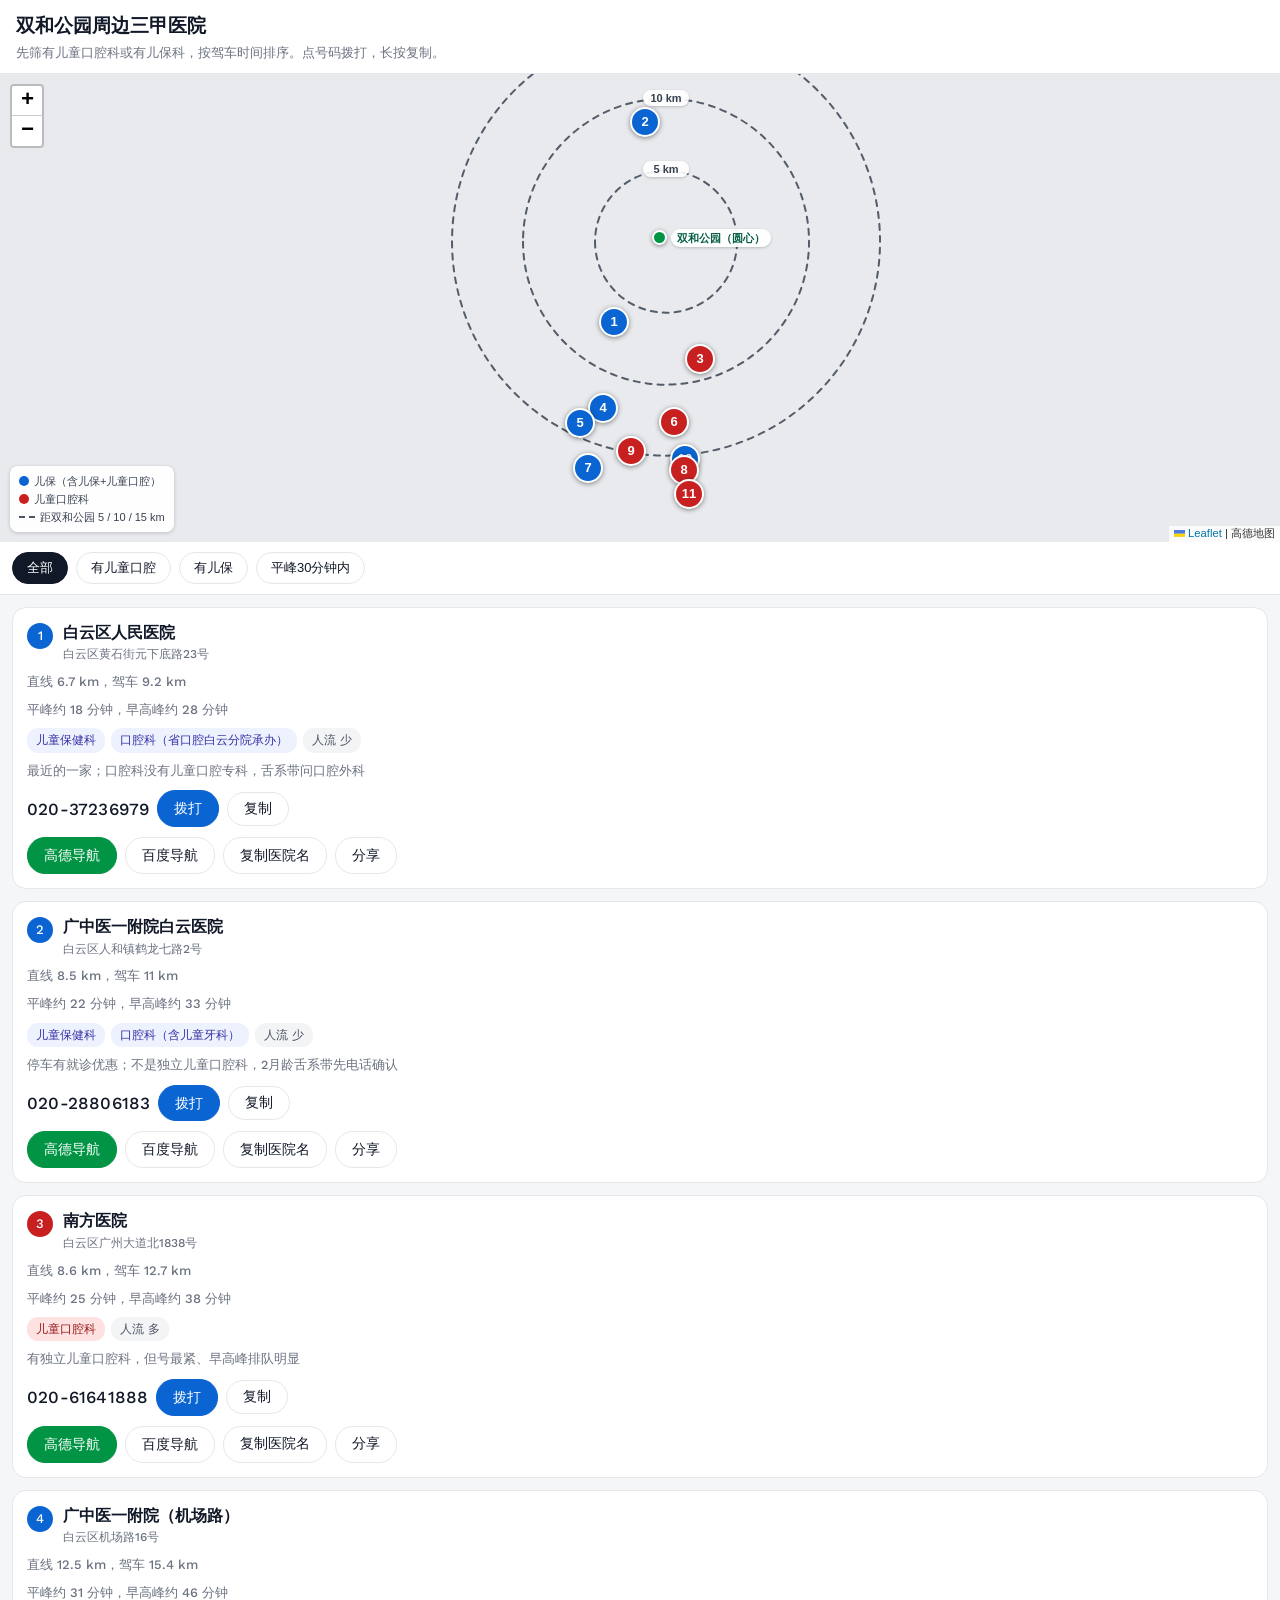
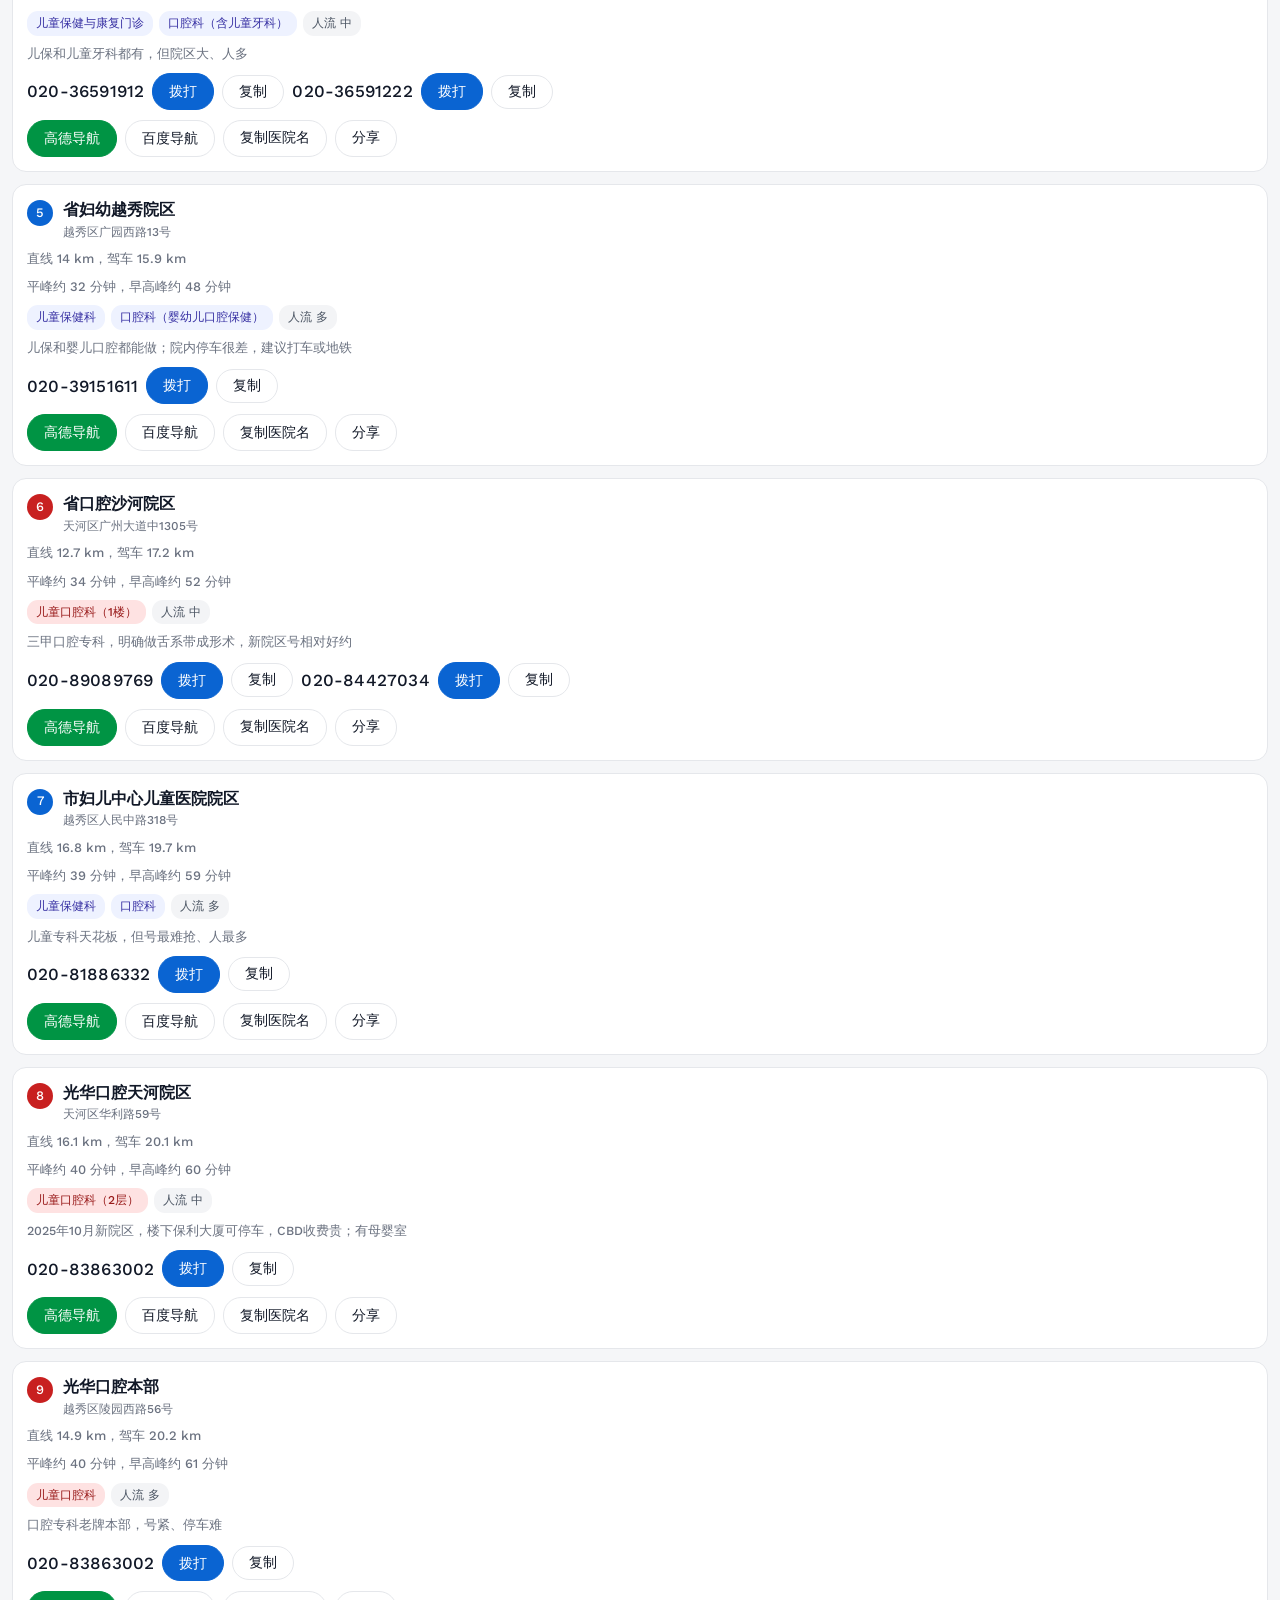
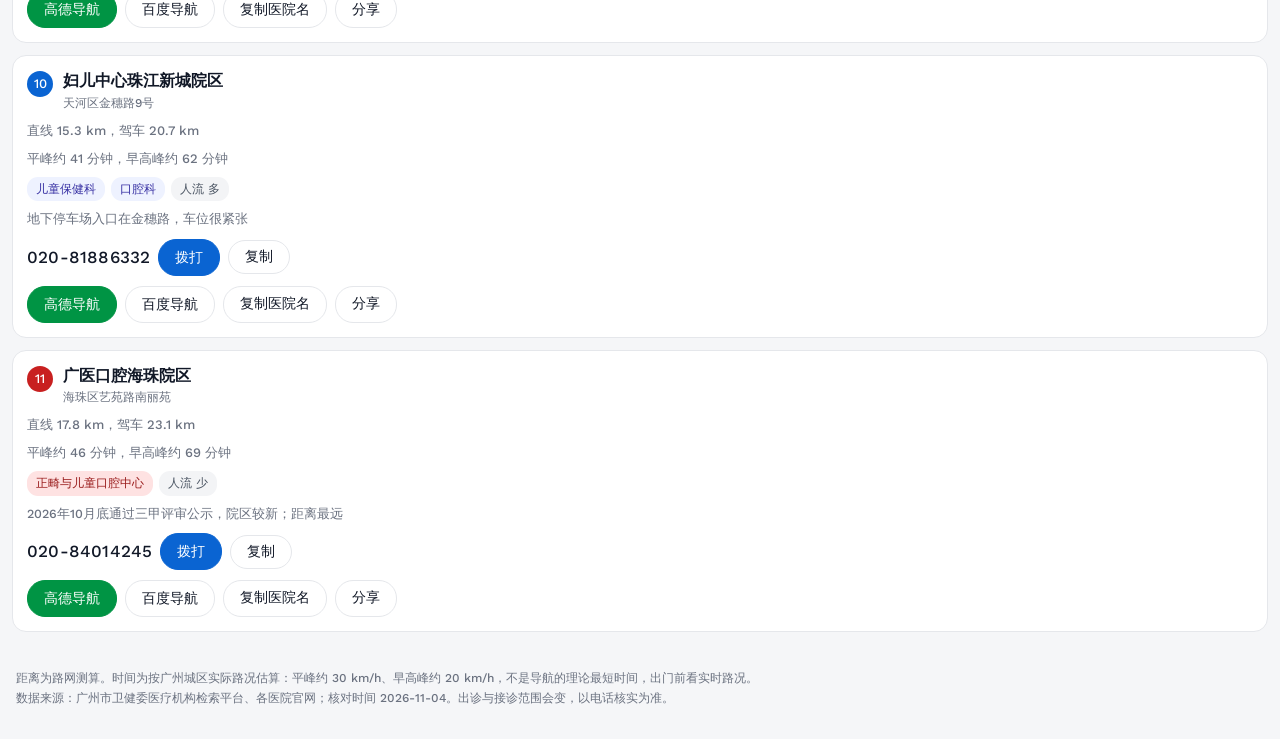
==== commit 7f4343a6: "font: Work Sans medium for latin; add copy-name and share buttons" ====
--- a/hospital/index.html
+++ b/hospital/index.html
@@ -5,9 +5,14 @@
 <meta name="viewport" content="width=device-width,initial-scale=1,viewport-fit=cover">
 <title>双和公园周边三甲医院</title>
 <style>
+@font-face{font-family:'Work Sans';font-style:normal;font-weight:400;font-display:swap;src:url([data-uri]) format('woff2')}
+@font-face{font-family:'Work Sans';font-style:normal;font-weight:500;font-display:swap;src:url([data-uri]) format('woff2')}
+@font-face{font-family:'Work Sans';font-style:normal;font-weight:600;font-display:swap;src:url([data-uri]) format('woff2')}
+@font-face{font-family:'Work Sans';font-style:normal;font-weight:700;font-display:swap;src:url([data-uri]) format('woff2')}
+
 :root{--bg:#f5f6f8;--card:#fff;--line:#e5e7eb;--txt:#111827;--sub:#6b7280;--blue:#0a64d2;--red:#c82020;--green:#009444}
 *{box-sizing:border-box;-webkit-tap-highlight-color:transparent}
-html,body{margin:0;max-width:100%;overflow-x:hidden;word-break:break-word;background:var(--bg);color:var(--txt);font:15px/1.55 -apple-system,BlinkMacSystemFont,"PingFang SC","Microsoft YaHei",sans-serif}
+html,body{margin:0;max-width:100%;overflow-x:hidden;word-break:break-word;background:var(--bg);color:var(--txt);font:15px/1.55 "Work Sans",-apple-system,BlinkMacSystemFont,"PingFang SC","Microsoft YaHei",sans-serif}
 header{padding:14px 16px 10px;background:#fff;border-bottom:1px solid var(--line)}
 h1{margin:0;font-size:19px;line-height:1.3}
 .sub{margin:4px 0 0;color:var(--sub);font-size:13px}
@@ -1418,6 +1423,8 @@
     <div class="linkrow">
       <a class="btn nav" href="${h.amap}" target="_blank" rel="noopener">高德导航</a>
       <a class="btn" href="${h.bmap}" target="_blank" rel="noopener">百度导航</a>
+      <button class="btn" data-copy-name="${esc(h.name)}">复制医院名</button>
+      <button class="btn share" data-share-name="${esc(h.name)}">分享</button>
     </div>
   </article>`;
 }
@@ -1425,6 +1432,7 @@
   const list=DATA.filter(h=>filter==='all'||(filter==='oral'?h.tag==='oral':filter==='care'?h.tag!=='oral':h.off<=30));
   $('#list').innerHTML=list.map(card).join('')||'<div class="card">没有符合条件的医院</div>';
   bindCopy();
+  bindActions();
 }
 function bindCopy(){
   document.querySelectorAll('[data-copy]').forEach(b=>{
@@ -1433,6 +1441,30 @@
       try{await navigator.clipboard.writeText(t);b.textContent='已复制'}
       catch(e){prompt('复制号码：',t)}
       setTimeout(()=>b.textContent='复制',1200);
+    };
+  });
+}
+function bindActions(){
+  document.querySelectorAll('[data-copy-name]').forEach(b=>{
+    b.onclick=async()=>{
+      const t=b.dataset.copyName;
+      try{await navigator.clipboard.writeText(t);b.textContent='已复制'}
+      catch(e){prompt('复制医院名：',t)}
+      setTimeout(()=>b.textContent='复制医院名',1200);
+    };
+  });
+  document.querySelectorAll('[data-share-name]').forEach(b=>{
+    b.onclick=async()=>{
+      const h=DATA.find(x=>x.name===b.dataset.shareName); if(!h)return;
+      const url=location.href.split('?')[0];
+      const text=`${h.name}｜距双和公园驾车${h.d}km，平峰约${h.off}分钟，电话${h.phones[0][0]}｜${url}`;
+      if(navigator.share){
+        try{await navigator.share({title:h.name+'（双和公园附近三甲）',text:text,url:url});}catch(e){}
+      }else{
+        try{await navigator.clipboard.writeText(text);b.textContent='已复制分享文案';}
+        catch(e){prompt('复制分享内容：',text);}
+        setTimeout(()=>b.textContent='分享',1600);
+      }
     };
   });
 }
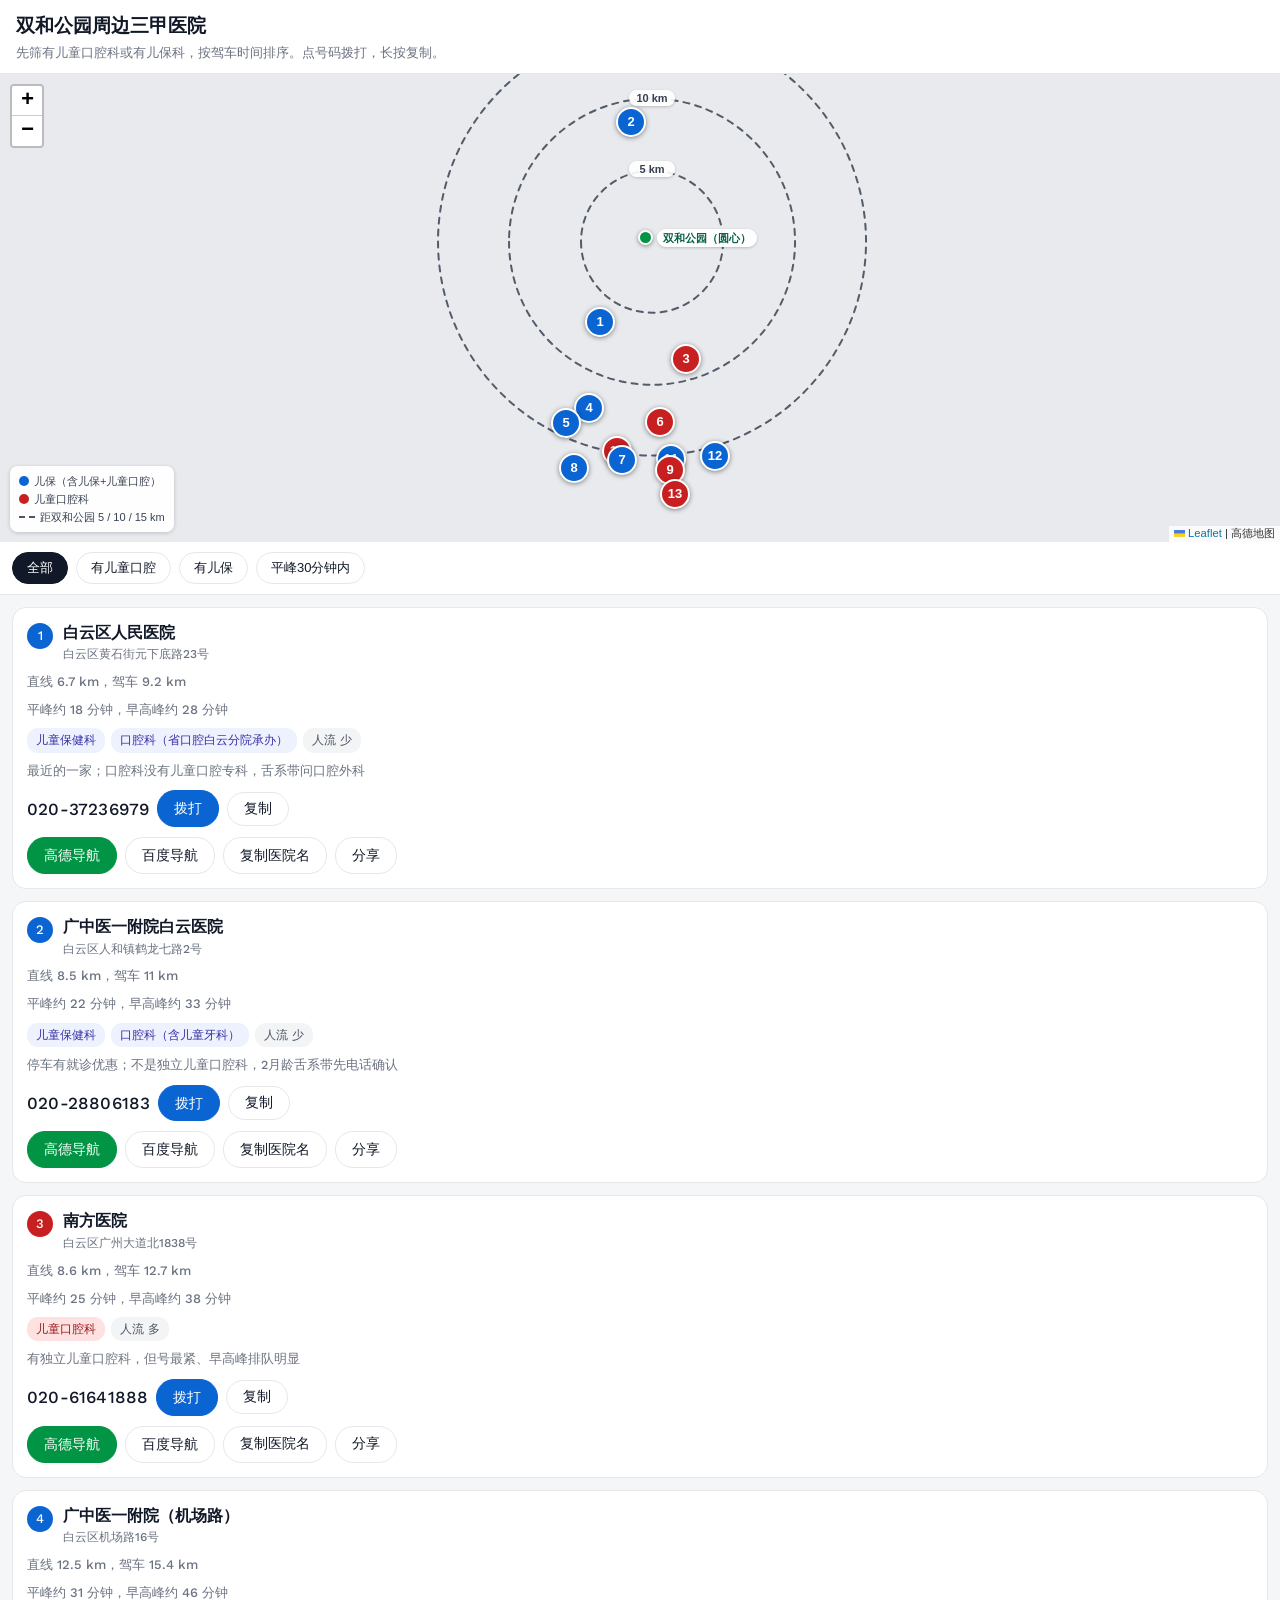
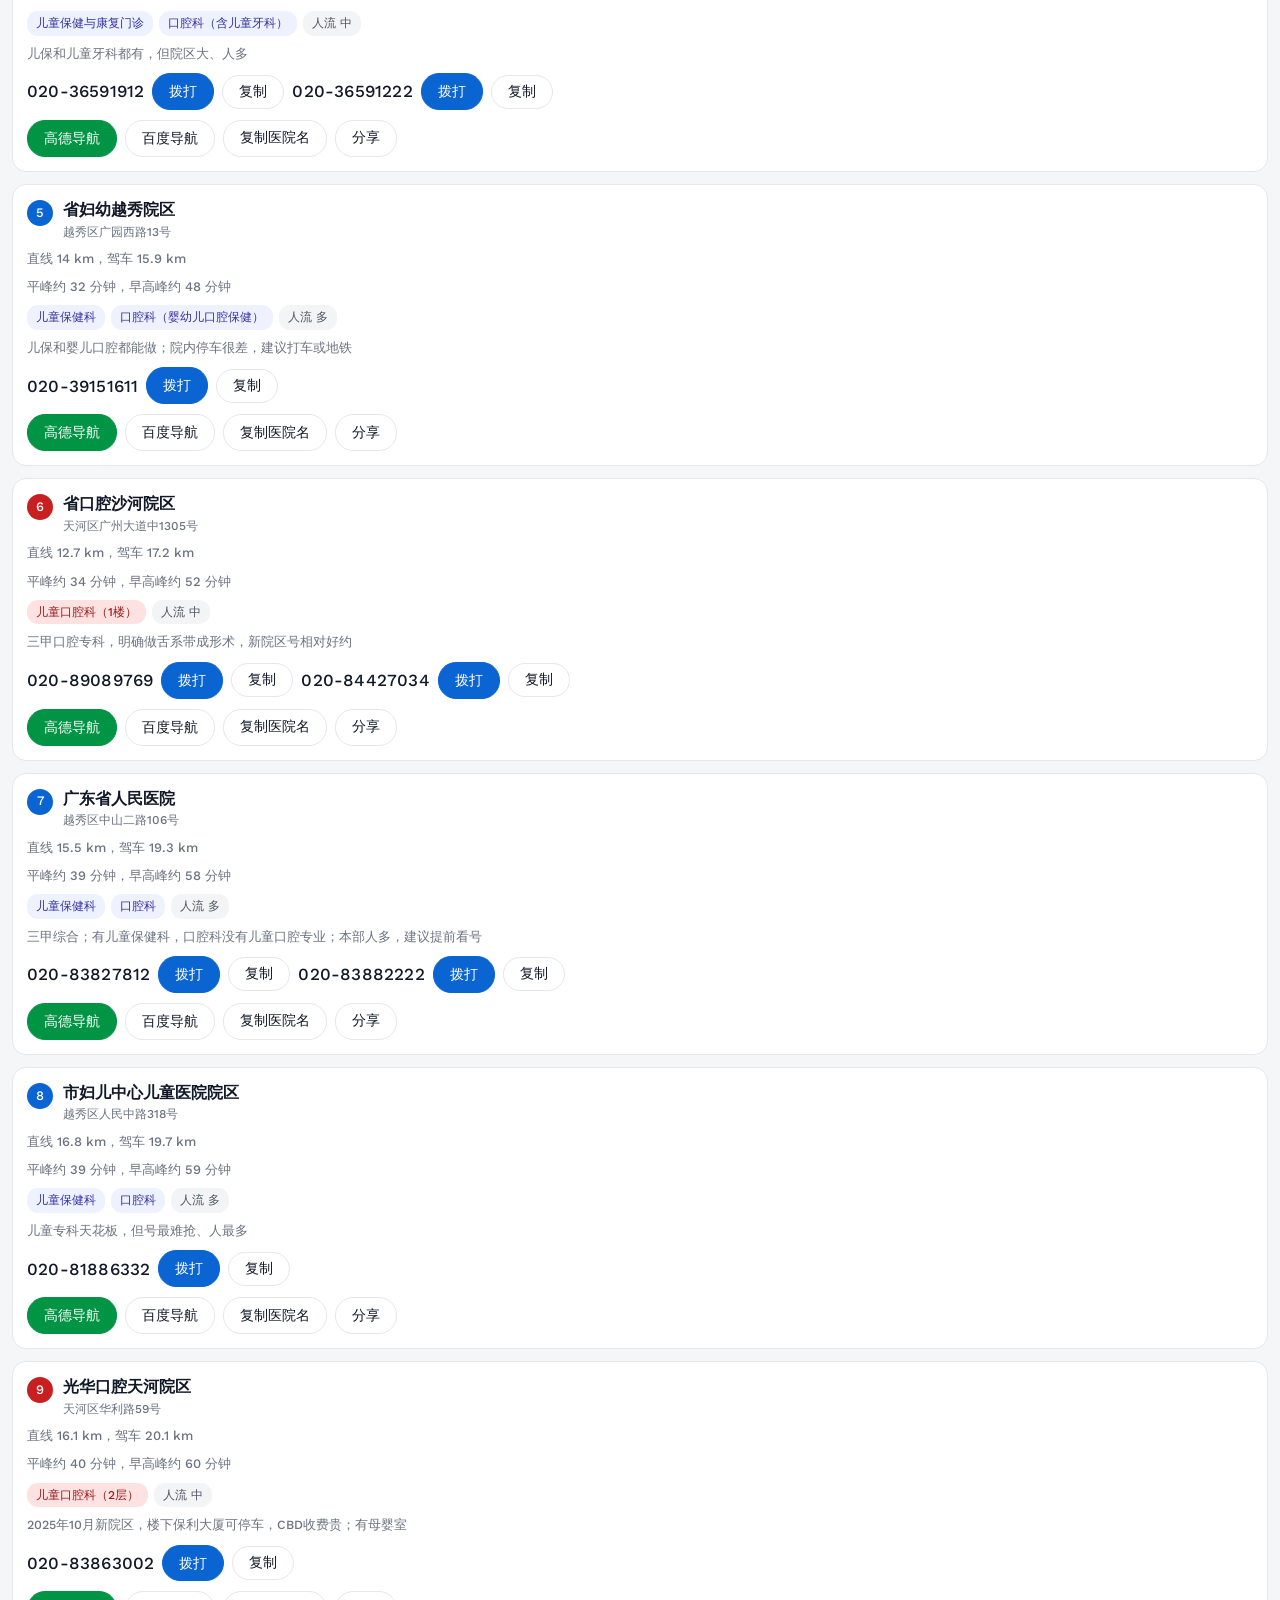
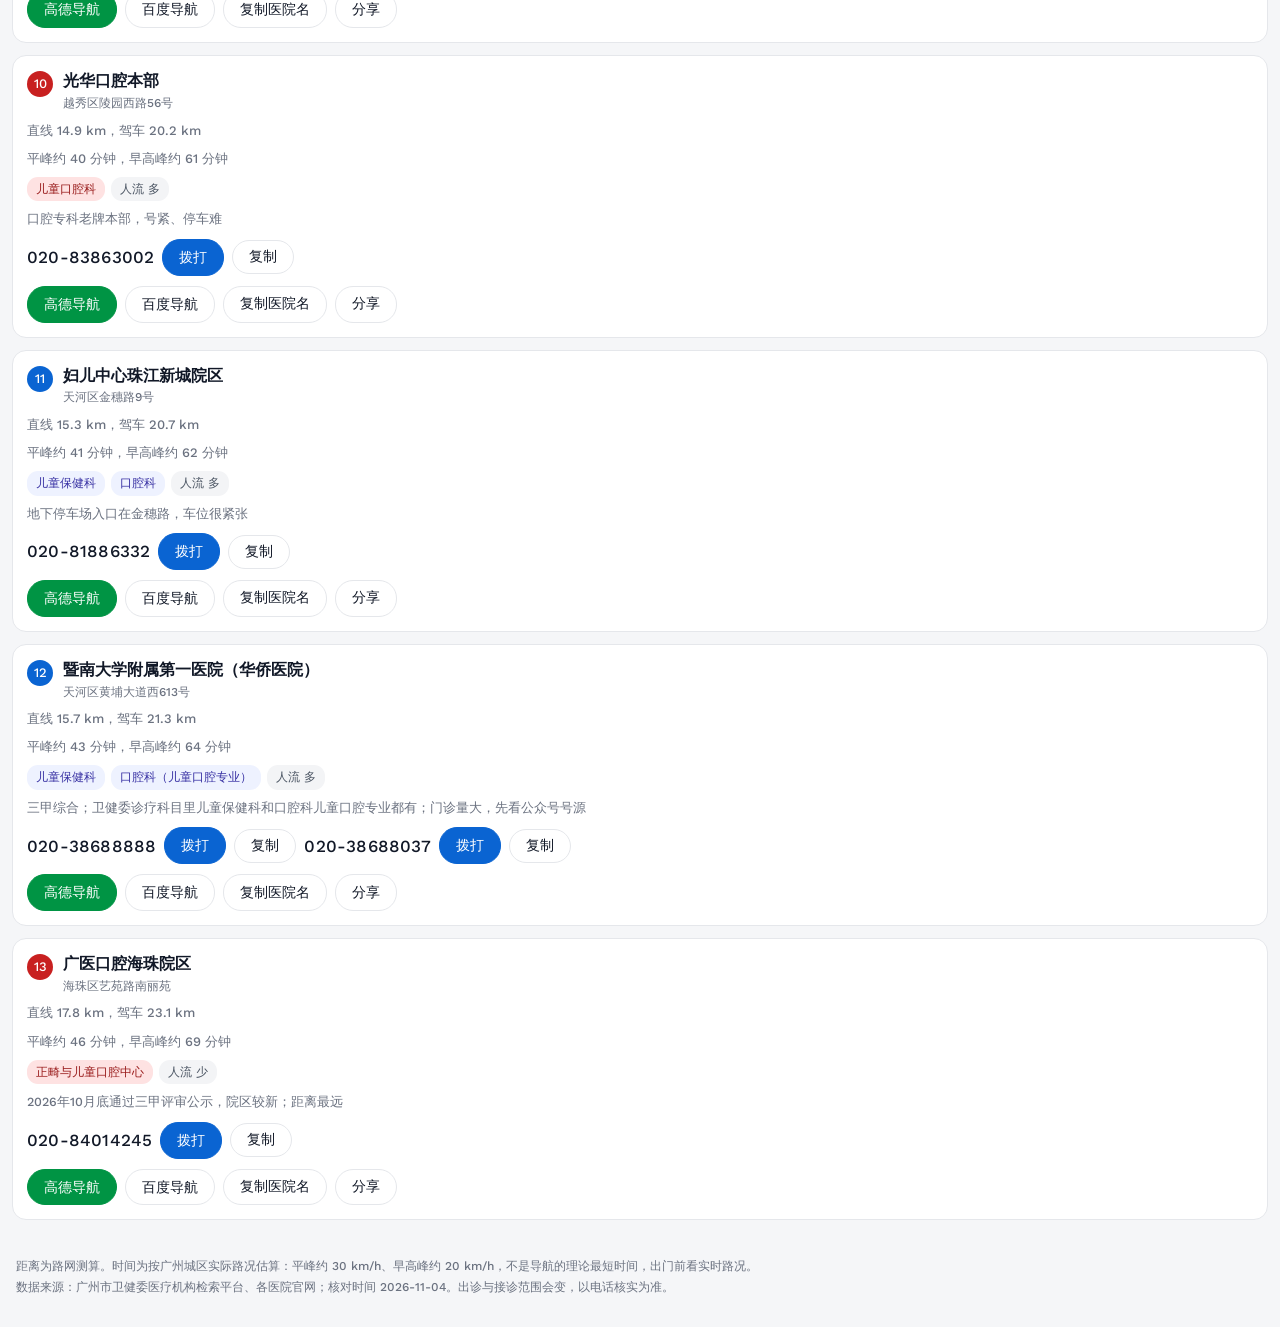
==== commit d262eb0d: "add Jinan University First Affiliated Hospital and Guangdong Provincial People Hospital" ====
--- a/hospital/index.html
+++ b/hospital/index.html
@@ -1,1508 +1,1508 @@
-<!doctype html>
-<html lang="zh-CN">
-<head>
-<meta charset="utf-8">
-<meta name="viewport" content="width=device-width,initial-scale=1,viewport-fit=cover">
-<title>双和公园周边三甲医院</title>
-<style>
-@font-face{font-family:'Work Sans';font-style:normal;font-weight:400;font-display:swap;src:url([data-uri]) format('woff2')}
-@font-face{font-family:'Work Sans';font-style:normal;font-weight:500;font-display:swap;src:url([data-uri]) format('woff2')}
-@font-face{font-family:'Work Sans';font-style:normal;font-weight:600;font-display:swap;src:url([data-uri]) format('woff2')}
-@font-face{font-family:'Work Sans';font-style:normal;font-weight:700;font-display:swap;src:url([data-uri]) format('woff2')}
-
-:root{--bg:#f5f6f8;--card:#fff;--line:#e5e7eb;--txt:#111827;--sub:#6b7280;--blue:#0a64d2;--red:#c82020;--green:#009444}
-*{box-sizing:border-box;-webkit-tap-highlight-color:transparent}
-html,body{margin:0;max-width:100%;overflow-x:hidden;word-break:break-word;background:var(--bg);color:var(--txt);font:15px/1.55 "Work Sans",-apple-system,BlinkMacSystemFont,"PingFang SC","Microsoft YaHei",sans-serif}
-header{padding:14px 16px 10px;background:#fff;border-bottom:1px solid var(--line)}
-h1{margin:0;font-size:19px;line-height:1.3}
-.sub{margin:4px 0 0;color:var(--sub);font-size:13px}
-#map{height:52vh;min-height:300px;background:#e8eaed}
-#map .fallback{display:flex;align-items:center;justify-content:center;height:100%;color:var(--sub);font-size:14px;padding:20px;text-align:center}
-.chips{display:flex;gap:8px;overflow-x:auto;padding:10px 12px;background:#fff;border-bottom:1px solid var(--line);position:sticky;top:0;z-index:500}
-.chip{flex:0 0 auto;border:1px solid var(--line);background:#fff;color:var(--txt);border-radius:16px;padding:6px 14px;font-size:13px}
-.chip.on{background:#111827;color:#fff;border-color:#111827}
-main{padding:12px 12px 24px}
-.card{background:var(--card);border:1px solid var(--line);border-radius:14px;padding:14px;margin-bottom:12px}
-.row1{display:flex;align-items:flex-start;gap:10px}
-.badge{flex:0 0 auto;width:26px;height:26px;border-radius:50%;color:#fff;font-size:13px;font-weight:600;display:flex;align-items:center;justify-content:center;margin-top:1px}
-.badge.both{background:var(--blue)}.badge.oral{background:var(--red)}
-.nm{font-size:16px;font-weight:600;line-height:1.35}
-.addr{color:var(--sub);font-size:12px;margin-top:2px}
-.meta{color:var(--sub);font-size:13px;margin-top:8px}
-.tags{display:flex;flex-wrap:wrap;gap:6px;margin-top:8px}
-.tag{font-size:12px;padding:3px 9px;border-radius:11px;background:#eef2ff;color:#3730a3}
-.tag.oral{background:#fee2e2;color:#991b1b}
-.tag.crowd{background:#f3f4f6;color:#4b5563}
-.note{color:var(--sub);font-size:12.5px;margin-top:8px}
-.phone{display:flex;align-items:center;gap:8px;margin-top:10px;flex-wrap:wrap}
-.tel{font-size:17px;font-weight:600;color:var(--txt);text-decoration:none;letter-spacing:.2px}
-.btn{border:1px solid var(--line);background:#fff;border-radius:18px;padding:7px 16px;font-size:13.5px;color:var(--txt);text-decoration:none;display:inline-flex;align-items:center;gap:4px}
-.btn.call{background:#0a64d2;border-color:#0a64d2;color:#fff}
-.btn.nav{background:#009444;border-color:#009444;color:#fff}
-.linkrow{display:flex;gap:8px;margin-top:10px;flex-wrap:wrap}
-footer{padding:0 16px 30px;color:var(--sub);font-size:12px;line-height:1.7}
-.hide{display:none}
-.leaflet-container{font:13px/1.4 -apple-system,"PingFang SC",sans-serif}
-.pin{width:30px;height:30px;border-radius:50%;color:#fff;font-size:13px;font-weight:700;display:flex;align-items:center;justify-content:center;border:2px solid #fff;box-shadow:0 1px 5px rgba(0,0,0,.45)}
-.pin.both{background:#0a64d2}.pin.oral{background:#c82020}
-.ring-label{background:rgba(255,255,255,.9);color:#374151;font:600 11px/16px -apple-system,"PingFang SC",sans-serif;text-align:center;border-radius:9px;box-shadow:0 1px 3px rgba(0,0,0,.2)}
-.park-pin{display:flex;align-items:center;gap:4px}
-.park-pin .pd{flex:0 0 auto;width:15px;height:15px;border-radius:50%;background:#009444;border:2px solid #fff;box-shadow:0 1px 4px rgba(0,0,0,.45)}
-.park-pin .pt{background:rgba(255,255,255,.94);color:#065f46;font:600 11px/16px -apple-system,"PingFang SC",sans-serif;padding:1px 6px;border-radius:9px;white-space:nowrap;box-shadow:0 1px 3px rgba(0,0,0,.2)}
-.legend{background:rgba(255,255,255,.94);border-radius:8px;padding:6px 9px;font:11px/18px -apple-system,"PingFang SC",sans-serif;color:#374151;box-shadow:0 1px 4px rgba(0,0,0,.18)}
-.legend i{display:inline-block;width:10px;height:10px;border-radius:50%;margin-right:5px;vertical-align:-1px}
-.legend i.lb{background:#0a64d2}.legend i.lr{background:#c82020}
-.legend i.ld{width:16px;height:0;border-top:2px dashed #4b5563;border-radius:0;vertical-align:3px}
-.pop b{font-size:14px}.pop a{color:#0a64d2}
-</style>
-</head>
-<body>
-<header>
-  <h1>双和公园周边三甲医院</h1>
-  <p class="sub">先筛有儿童口腔科或有儿保科，按驾车时间排序。点号码拨打，长按复制。</p>
-</header>
-<div id="map"></div>
-<div class="chips" id="chips">
-  <button class="chip on" data-f="all">全部</button>
-  <button class="chip" data-f="oral">有儿童口腔</button>
-  <button class="chip" data-f="care">有儿保</button>
-  <button class="chip" data-f="near">平峰30分钟内</button>
-</div>
-<main id="list"></main>
-<footer>
-  <div>距离为路网测算。时间为按广州城区实际路况估算：平峰约 30 km/h、早高峰约 20 km/h，不是导航的理论最短时间，出门前看实时路况。</div>
-  <div>数据来源：广州市卫健委医疗机构检索平台、各医院官网；核对时间 2026-11-04。出诊与接诊范围会变，以电话核实为准。</div>
-</footer>
-<style id="leaflet-css">/* required styles */-
--
-.leaflet-pane,-
-.leaflet-tile,-
-.leaflet-marker-icon,-
-.leaflet-marker-shadow,-
-.leaflet-tile-container,-
-.leaflet-pane > svg,-
-.leaflet-pane > canvas,-
-.leaflet-zoom-box,-
-.leaflet-image-layer,-
-.leaflet-layer {-
-	position: absolute;-
-	left: 0;-
-	top: 0;-
-	}-
-.leaflet-container {-
-	overflow: hidden;-
-	}-
-.leaflet-tile,-
-.leaflet-marker-icon,-
-.leaflet-marker-shadow {-
-	-webkit-user-select: none;-
-	   -moz-user-select: none;-
-	        user-select: none;-
-	  -webkit-user-drag: none;-
-	}-
-/* Prevents IE11 from highlighting tiles in blue */-
-.leaflet-tile::selection {-
-	background: transparent;-
-}-
-/* Safari renders non-retina tile on retina better with this, but Chrome is worse */-
-.leaflet-safari .leaflet-tile {-
-	image-rendering: -webkit-optimize-contrast;-
-	}-
-/* hack that prevents hw layers "stretching" when loading new tiles */-
-.leaflet-safari .leaflet-tile-container {-
-	width: 1600px;-
-	height: 1600px;-
-	-webkit-transform-origin: 0 0;-
-	}-
-.leaflet-marker-icon,-
-.leaflet-marker-shadow {-
-	display: block;-
-	}-
-/* .leaflet-container svg: reset svg max-width decleration shipped in Joomla! (joomla.org) 3.x */-
-/* .leaflet-container img: map is broken in FF if you have max-width: 100% on tiles */-
-.leaflet-container .leaflet-overlay-pane svg {-
-	max-width: none !important;-
-	max-height: none !important;-
-	}-
-.leaflet-container .leaflet-marker-pane img,-
-.leaflet-container .leaflet-shadow-pane img,-
-.leaflet-container .leaflet-tile-pane img,-
-.leaflet-container img.leaflet-image-layer,-
-.leaflet-container .leaflet-tile {-
-	max-width: none !important;-
-	max-height: none !important;-
-	width: auto;-
-	padding: 0;-
-	}-
--
-.leaflet-container img.leaflet-tile {-
-	/* See: https://bugs.chromium.org/p/chromium/issues/detail?id=600120 */-
-	mix-blend-mode: plus-lighter;-
-}-
--
-.leaflet-container.leaflet-touch-zoom {-
-	-ms-touch-action: pan-x pan-y;-
-	touch-action: pan-x pan-y;-
-	}-
-.leaflet-container.leaflet-touch-drag {-
-	-ms-touch-action: pinch-zoom;-
-	/* Fallback for FF which doesn't support pinch-zoom */-
-	touch-action: none;-
-	touch-action: pinch-zoom;-
-}-
-.leaflet-container.leaflet-touch-drag.leaflet-touch-zoom {-
-	-ms-touch-action: none;-
-	touch-action: none;-
-}-
-.leaflet-container {-
-	-webkit-tap-highlight-color: transparent;-
-}-
-.leaflet-container a {-
-	-webkit-tap-highlight-color: rgba(51, 181, 229, 0.4);-
-}-
-.leaflet-tile {-
-	filter: inherit;-
-	visibility: hidden;-
-	}-
-.leaflet-tile-loaded {-
-	visibility: inherit;-
-	}-
-.leaflet-zoom-box {-
-	width: 0;-
-	height: 0;-
-	-moz-box-sizing: border-box;-
-	     box-sizing: border-box;-
-	z-index: 800;-
-	}-
-/* workaround for https://bugzilla.mozilla.org/show_bug.cgi?id=888319 */-
-.leaflet-overlay-pane svg {-
-	-moz-user-select: none;-
-	}-
--
-.leaflet-pane         { z-index: 400; }-
--
-.leaflet-tile-pane    { z-index: 200; }-
-.leaflet-overlay-pane { z-index: 400; }-
-.leaflet-shadow-pane  { z-index: 500; }-
-.leaflet-marker-pane  { z-index: 600; }-
-.leaflet-tooltip-pane   { z-index: 650; }-
-.leaflet-popup-pane   { z-index: 700; }-
--
-.leaflet-map-pane canvas { z-index: 100; }-
-.leaflet-map-pane svg    { z-index: 200; }-
--
-.leaflet-vml-shape {-
-	width: 1px;-
-	height: 1px;-
-	}-
-.lvml {-
-	behavior: url(#default#VML);-
-	display: inline-block;-
-	position: absolute;-
-	}-
--
--
-/* control positioning */-
--
-.leaflet-control {-
-	position: relative;-
-	z-index: 800;-
-	pointer-events: visiblePainted; /* IE 9-10 doesn't have auto */-
-	pointer-events: auto;-
-	}-
-.leaflet-top,-
-.leaflet-bottom {-
-	position: absolute;-
-	z-index: 1000;-
-	pointer-events: none;-
-	}-
-.leaflet-top {-
-	top: 0;-
-	}-
-.leaflet-right {-
-	right: 0;-
-	}-
-.leaflet-bottom {-
-	bottom: 0;-
-	}-
-.leaflet-left {-
-	left: 0;-
-	}-
-.leaflet-control {-
-	float: left;-
-	clear: both;-
-	}-
-.leaflet-right .leaflet-control {-
-	float: right;-
-	}-
-.leaflet-top .leaflet-control {-
-	margin-top: 10px;-
-	}-
-.leaflet-bottom .leaflet-control {-
-	margin-bottom: 10px;-
-	}-
-.leaflet-left .leaflet-control {-
-	margin-left: 10px;-
-	}-
-.leaflet-right .leaflet-control {-
-	margin-right: 10px;-
-	}-
--
--
-/* zoom and fade animations */-
--
-.leaflet-fade-anim .leaflet-popup {-
-	opacity: 0;-
-	-webkit-transition: opacity 0.2s linear;-
-	   -moz-transition: opacity 0.2s linear;-
-	        transition: opacity 0.2s linear;-
-	}-
-.leaflet-fade-anim .leaflet-map-pane .leaflet-popup {-
-	opacity: 1;-
-	}-
-.leaflet-zoom-animated {-
-	-webkit-transform-origin: 0 0;-
-	    -ms-transform-origin: 0 0;-
-	        transform-origin: 0 0;-
-	}-
-svg.leaflet-zoom-animated {-
-	will-change: transform;-
-}-
--
-.leaflet-zoom-anim .leaflet-zoom-animated {-
-	-webkit-transition: -webkit-transform 0.25s cubic-bezier(0,0,0.25,1);-
-	   -moz-transition:    -moz-transform 0.25s cubic-bezier(0,0,0.25,1);-
-	        transition:         transform 0.25s cubic-bezier(0,0,0.25,1);-
-	}-
-.leaflet-zoom-anim .leaflet-tile,-
-.leaflet-pan-anim .leaflet-tile {-
-	-webkit-transition: none;-
-	   -moz-transition: none;-
-	        transition: none;-
-	}-
--
-.leaflet-zoom-anim .leaflet-zoom-hide {-
-	visibility: hidden;-
-	}-
--
--
-/* cursors */-
--
-.leaflet-interactive {-
-	cursor: pointer;-
-	}-
-.leaflet-grab {-
-	cursor: -webkit-grab;-
-	cursor:    -moz-grab;-
-	cursor:         grab;-
-	}-
-.leaflet-crosshair,-
-.leaflet-crosshair .leaflet-interactive {-
-	cursor: crosshair;-
-	}-
-.leaflet-popup-pane,-
-.leaflet-control {-
-	cursor: auto;-
-	}-
-.leaflet-dragging .leaflet-grab,-
-.leaflet-dragging .leaflet-grab .leaflet-interactive,-
-.leaflet-dragging .leaflet-marker-draggable {-
-	cursor: move;-
-	cursor: -webkit-grabbing;-
-	cursor:    -moz-grabbing;-
-	cursor:         grabbing;-
-	}-
--
-/* marker & overlays interactivity */-
-.leaflet-marker-icon,-
-.leaflet-marker-shadow,-
-.leaflet-image-layer,-
-.leaflet-pane > svg path,-
-.leaflet-tile-container {-
-	pointer-events: none;-
-	}-
--
-.leaflet-marker-icon.leaflet-interactive,-
-.leaflet-image-layer.leaflet-interactive,-
-.leaflet-pane > svg path.leaflet-interactive,-
-svg.leaflet-image-layer.leaflet-interactive path {-
-	pointer-events: visiblePainted; /* IE 9-10 doesn't have auto */-
-	pointer-events: auto;-
-	}-
--
-/* visual tweaks */-
--
-.leaflet-container {-
-	background: #ddd;-
-	outline-offset: 1px;-
-	}-
-.leaflet-container a {-
-	color: #0078A8;-
-	}-
-.leaflet-zoom-box {-
-	border: 2px dotted #38f;-
-	background: rgba(255,255,255,0.5);-
-	}-
--
--
-/* general typography */-
-.leaflet-container {-
-	font-family: "Helvetica Neue", Arial, Helvetica, sans-serif;-
-	font-size: 12px;-
-	font-size: 0.75rem;-
-	line-height: 1.5;-
-	}-
--
--
-/* general toolbar styles */-
--
-.leaflet-bar {-
-	box-shadow: 0 1px 5px rgba(0,0,0,0.65);-
-	border-radius: 4px;-
-	}-
-.leaflet-bar a {-
-	background-color: #fff;-
-	border-bottom: 1px solid #ccc;-
-	width: 26px;-
-	height: 26px;-
-	line-height: 26px;-
-	display: block;-
-	text-align: center;-
-	text-decoration: none;-
-	color: black;-
-	}-
-.leaflet-bar a,-
-.leaflet-control-layers-toggle {-
-	background-position: 50% 50%;-
-	background-repeat: no-repeat;-
-	display: block;-
-	}-
-.leaflet-bar a:hover,-
-.leaflet-bar a:focus {-
-	background-color: #f4f4f4;-
-	}-
-.leaflet-bar a:first-child {-
-	border-top-left-radius: 4px;-
-	border-top-right-radius: 4px;-
-	}-
-.leaflet-bar a:last-child {-
-	border-bottom-left-radius: 4px;-
-	border-bottom-right-radius: 4px;-
-	border-bottom: none;-
-	}-
-.leaflet-bar a.leaflet-disabled {-
-	cursor: default;-
-	background-color: #f4f4f4;-
-	color: #bbb;-
-	}-
--
-.leaflet-touch .leaflet-bar a {-
-	width: 30px;-
-	height: 30px;-
-	line-height: 30px;-
-	}-
-.leaflet-touch .leaflet-bar a:first-child {-
-	border-top-left-radius: 2px;-
-	border-top-right-radius: 2px;-
-	}-
-.leaflet-touch .leaflet-bar a:last-child {-
-	border-bottom-left-radius: 2px;-
-	border-bottom-right-radius: 2px;-
-	}-
--
-/* zoom control */-
--
-.leaflet-control-zoom-in,-
-.leaflet-control-zoom-out {-
-	font: bold 18px 'Lucida Console', Monaco, monospace;-
-	text-indent: 1px;-
-	}-
--
-.leaflet-touch .leaflet-control-zoom-in, .leaflet-touch .leaflet-control-zoom-out  {-
-	font-size: 22px;-
-	}-
--
--
-/* layers control */-
--
-.leaflet-control-layers {-
-	box-shadow: 0 1px 5px rgba(0,0,0,0.4);-
-	background: #fff;-
-	border-radius: 5px;-
-	}-
-.leaflet-control-layers-toggle {-
-	background-image: url(images/layers.png);-
-	width: 36px;-
-	height: 36px;-
-	}-
-.leaflet-retina .leaflet-control-layers-toggle {-
-	background-image: url(images/layers-2x.png);-
-	background-size: 26px 26px;-
-	}-
-.leaflet-touch .leaflet-control-layers-toggle {-
-	width: 44px;-
-	height: 44px;-
-	}-
-.leaflet-control-layers .leaflet-control-layers-list,-
-.leaflet-control-layers-expanded .leaflet-control-layers-toggle {-
-	display: none;-
-	}-
-.leaflet-control-layers-expanded .leaflet-control-layers-list {-
-	display: block;-
-	position: relative;-
-	}-
-.leaflet-control-layers-expanded {-
-	padding: 6px 10px 6px 6px;-
-	color: #333;-
-	background: #fff;-
-	}-
-.leaflet-control-layers-scrollbar {-
-	overflow-y: scroll;-
-	overflow-x: hidden;-
-	padding-right: 5px;-
-	}-
-.leaflet-control-layers-selector {-
-	margin-top: 2px;-
-	position: relative;-
-	top: 1px;-
-	}-
-.leaflet-control-layers label {-
-	display: block;-
-	font-size: 13px;-
-	font-size: 1.08333em;-
-	}-
-.leaflet-control-layers-separator {-
-	height: 0;-
-	border-top: 1px solid #ddd;-
-	margin: 5px -10px 5px -6px;-
-	}-
--
-/* Default icon URLs */-
-.leaflet-default-icon-path { /* used only in path-guessing heuristic, see L.Icon.Default */-
-	background-image: url(images/marker-icon.png);-
-	}-
--
--
-/* attribution and scale controls */-
--
-.leaflet-container .leaflet-control-attribution {-
-	background: #fff;-
-	background: rgba(255, 255, 255, 0.8);-
-	margin: 0;-
-	}-
-.leaflet-control-attribution,-
-.leaflet-control-scale-line {-
-	padding: 0 5px;-
-	color: #333;-
-	line-height: 1.4;-
-	}-
-.leaflet-control-attribution a {-
-	text-decoration: none;-
-	}-
-.leaflet-control-attribution a:hover,-
-.leaflet-control-attribution a:focus {-
-	text-decoration: underline;-
-	}-
-.leaflet-attribution-flag {-
-	display: inline !important;-
-	vertical-align: baseline !important;-
-	width: 1em;-
-	height: 0.6669em;-
-	}-
-.leaflet-left .leaflet-control-scale {-
-	margin-left: 5px;-
-	}-
-.leaflet-bottom .leaflet-control-scale {-
-	margin-bottom: 5px;-
-	}-
-.leaflet-control-scale-line {-
-	border: 2px solid #777;-
-	border-top: none;-
-	line-height: 1.1;-
-	padding: 2px 5px 1px;-
-	white-space: nowrap;-
-	-moz-box-sizing: border-box;-
-	     box-sizing: border-box;-
-	background: rgba(255, 255, 255, 0.8);-
-	text-shadow: 1px 1px #fff;-
-	}-
-.leaflet-control-scale-line:not(:first-child) {-
-	border-top: 2px solid #777;-
-	border-bottom: none;-
-	margin-top: -2px;-
-	}-
-.leaflet-control-scale-line:not(:first-child):not(:last-child) {-
-	border-bottom: 2px solid #777;-
-	}-
--
-.leaflet-touch .leaflet-control-attribution,-
-.leaflet-touch .leaflet-control-layers,-
-.leaflet-touch .leaflet-bar {-
-	box-shadow: none;-
-	}-
-.leaflet-touch .leaflet-control-layers,-
-.leaflet-touch .leaflet-bar {-
-	border: 2px solid rgba(0,0,0,0.2);-
-	background-clip: padding-box;-
-	}-
--
--
-/* popup */-
--
-.leaflet-popup {-
-	position: absolute;-
-	text-align: center;-
-	margin-bottom: 20px;-
-	}-
-.leaflet-popup-content-wrapper {-
-	padding: 1px;-
-	text-align: left;-
-	border-radius: 12px;-
-	}-
-.leaflet-popup-content {-
-	margin: 13px 24px 13px 20px;-
-	line-height: 1.3;-
-	font-size: 13px;-
-	font-size: 1.08333em;-
-	min-height: 1px;-
-	}-
-.leaflet-popup-content p {-
-	margin: 17px 0;-
-	margin: 1.3em 0;-
-	}-
-.leaflet-popup-tip-container {-
-	width: 40px;-
-	height: 20px;-
-	position: absolute;-
-	left: 50%;-
-	margin-top: -1px;-
-	margin-left: -20px;-
-	overflow: hidden;-
-	pointer-events: none;-
-	}-
-.leaflet-popup-tip {-
-	width: 17px;-
-	height: 17px;-
-	padding: 1px;-
--
-	margin: -10px auto 0;-
-	pointer-events: auto;-
--
-	-webkit-transform: rotate(45deg);-
-	   -moz-transform: rotate(45deg);-
-	    -ms-transform: rotate(45deg);-
-	        transform: rotate(45deg);-
-	}-
-.leaflet-popup-content-wrapper,-
-.leaflet-popup-tip {-
-	background: white;-
-	color: #333;-
-	box-shadow: 0 3px 14px rgba(0,0,0,0.4);-
-	}-
-.leaflet-container a.leaflet-popup-close-button {-
-	position: absolute;-
-	top: 0;-
-	right: 0;-
-	border: none;-
-	text-align: center;-
-	width: 24px;-
-	height: 24px;-
-	font: 16px/24px Tahoma, Verdana, sans-serif;-
-	color: #757575;-
-	text-decoration: none;-
-	background: transparent;-
-	}-
-.leaflet-container a.leaflet-popup-close-button:hover,-
-.leaflet-container a.leaflet-popup-close-button:focus {-
-	color: #585858;-
-	}-
-.leaflet-popup-scrolled {-
-	overflow: auto;-
-	}-
--
-.leaflet-oldie .leaflet-popup-content-wrapper {-
-	-ms-zoom: 1;-
-	}-
-.leaflet-oldie .leaflet-popup-tip {-
-	width: 24px;-
-	margin: 0 auto;-
--
-	-ms-filter: "progid:DXImageTransform.Microsoft.Matrix(M11=0.70710678, M12=0.70710678, M21=-0.70710678, M22=0.70710678)";-
-	filter: progid:DXImageTransform.Microsoft.Matrix(M11=0.70710678, M12=0.70710678, M21=-0.70710678, M22=0.70710678);-
-	}-
--
-.leaflet-oldie .leaflet-control-zoom,-
-.leaflet-oldie .leaflet-control-layers,-
-.leaflet-oldie .leaflet-popup-content-wrapper,-
-.leaflet-oldie .leaflet-popup-tip {-
-	border: 1px solid #999;-
-	}-
--
--
-/* div icon */-
--
-.leaflet-div-icon {-
-	background: #fff;-
-	border: 1px solid #666;-
-	}-
--
--
-/* Tooltip */-
-/* Base styles for the element that has a tooltip */-
-.leaflet-tooltip {-
-	position: absolute;-
-	padding: 6px;-
-	background-color: #fff;-
-	border: 1px solid #fff;-
-	border-radius: 3px;-
-	color: #222;-
-	white-space: nowrap;-
-	-webkit-user-select: none;-
-	-moz-user-select: none;-
-	-ms-user-select: none;-
-	user-select: none;-
-	pointer-events: none;-
-	box-shadow: 0 1px 3px rgba(0,0,0,0.4);-
-	}-
-.leaflet-tooltip.leaflet-interactive {-
-	cursor: pointer;-
-	pointer-events: auto;-
-	}-
-.leaflet-tooltip-top:before,-
-.leaflet-tooltip-bottom:before,-
-.leaflet-tooltip-left:before,-
-.leaflet-tooltip-right:before {-
-	position: absolute;-
-	pointer-events: none;-
-	border: 6px solid transparent;-
-	background: transparent;-
-	content: "";-
-	}-
--
-/* Directions */-
--
-.leaflet-tooltip-bottom {-
-	margin-top: 6px;-
-}-
-.leaflet-tooltip-top {-
-	margin-top: -6px;-
-}-
-.leaflet-tooltip-bottom:before,-
-.leaflet-tooltip-top:before {-
-	left: 50%;-
-	margin-left: -6px;-
-	}-
-.leaflet-tooltip-top:before {-
-	bottom: 0;-
-	margin-bottom: -12px;-
-	border-top-color: #fff;-
-	}-
-.leaflet-tooltip-bottom:before {-
-	top: 0;-
-	margin-top: -12px;-
-	margin-left: -6px;-
-	border-bottom-color: #fff;-
-	}-
-.leaflet-tooltip-left {-
-	margin-left: -6px;-
-}-
-.leaflet-tooltip-right {-
-	margin-left: 6px;-
-}-
-.leaflet-tooltip-left:before,-
-.leaflet-tooltip-right:before {-
-	top: 50%;-
-	margin-top: -6px;-
-	}-
-.leaflet-tooltip-left:before {-
-	right: 0;-
-	margin-right: -12px;-
-	border-left-color: #fff;-
-	}-
-.leaflet-tooltip-right:before {-
-	left: 0;-
-	margin-left: -12px;-
-	border-right-color: #fff;-
-	}-
--
-/* Printing */-
--
-@media print {-
-	/* Prevent printers from removing background-images of controls. */-
-	.leaflet-control {-
-		-webkit-print-color-adjust: exact;-
-		print-color-adjust: exact;-
-		}-
-	}-
-</style>
-<script id="leaflet-js">/* @preserve
- * Leaflet 1.9.4, a JS library for interactive maps. https://leafletjs.com
- * (c) 2010-2023 Vladimir Agafonkin, (c) 2010-2011 CloudMade
- */
-!function(t,e){"object"==typeof exports&&"undefined"!=typeof module?e(exports):"function"==typeof define&&define.amd?define(["exports"],e):e((t="undefined"!=typeof globalThis?globalThis:t||self).leaflet={})}(this,function(t){"use strict";function l(t){for(var e,i,n=1,o=arguments.length;n<o;n++)for(e in i=arguments[n])t[e]=i[e];return t}var R=Object.create||function(t){return N.prototype=t,new N};function N(){}function a(t,e){var i,n=Array.prototype.slice;return t.bind?t.bind.apply(t,n.call(arguments,1)):(i=n.call(arguments,2),function(){return t.apply(e,i.length?i.concat(n.call(arguments)):arguments)})}var D=0;function h(t){return"_leaflet_id"in t||(t._leaflet_id=++D),t._leaflet_id}function j(t,e,i){var n,o,s=function(){n=!1,o&&(r.apply(i,o),o=!1)},r=function(){n?o=arguments:(t.apply(i,arguments),setTimeout(s,e),n=!0)};return r}function H(t,e,i){var n=e[1],e=e[0],o=n-e;return t===n&&i?t:((t-e)%o+o)%o+e}function u(){return!1}function i(t,e){return!1===e?t:(e=Math.pow(10,void 0===e?6:e),Math.round(t*e)/e)}function W(t){return t.trim?t.trim():t.replace(/^\s+|\s+$/g,"")}function F(t){return W(t).split(/\s+/)}function c(t,e){for(var i in Object.prototype.hasOwnProperty.call(t,"options")||(t.options=t.options?R(t.options):{}),e)t.options[i]=e[i];return t.options}function U(t,e,i){var n,o=[];for(n in t)o.push(encodeURIComponent(i?n.toUpperCase():n)+"="+encodeURIComponent(t[n]));return(e&&-1!==e.indexOf("?")?"&":"?")+o.join("&")}var V=/\{ *([\w_ -]+) *\}/g;function q(t,i){return t.replace(V,function(t,e){e=i[e];if(void 0===e)throw new Error("No value provided for variable "+t);return e="function"==typeof e?e(i):e})}var d=Array.isArray||function(t){return"[object Array]"===Object.prototype.toString.call(t)};function G(t,e){for(var i=0;i<t.length;i++)if(t[i]===e)return i;return-1}var K="[data-uri]";function Y(t){return window["webkit"+t]||window["moz"+t]||window["ms"+t]}var X=0;function J(t){var e=+new Date,i=Math.max(0,16-(e-X));return X=e+i,window.setTimeout(t,i)}var $=window.requestAnimationFrame||Y("RequestAnimationFrame")||J,Q=window.cancelAnimationFrame||Y("CancelAnimationFrame")||Y("CancelRequestAnimationFrame")||function(t){window.clearTimeout(t)};function x(t,e,i){if(!i||$!==J)return $.call(window,a(t,e));t.call(e)}function r(t){t&&Q.call(window,t)}var tt={__proto__:null,extend:l,create:R,bind:a,get lastId(){return D},stamp:h,throttle:j,wrapNum:H,falseFn:u,formatNum:i,trim:W,splitWords:F,setOptions:c,getParamString:U,template:q,isArray:d,indexOf:G,emptyImageUrl:K,requestFn:$,cancelFn:Q,requestAnimFrame:x,cancelAnimFrame:r};function et(){}et.extend=function(t){function e(){c(this),this.initialize&&this.initialize.apply(this,arguments),this.callInitHooks()}var i,n=e.__super__=this.prototype,o=R(n);for(i in(o.constructor=e).prototype=o,this)Object.prototype.hasOwnProperty.call(this,i)&&"prototype"!==i&&"__super__"!==i&&(e[i]=this[i]);if(t.statics&&l(e,t.statics),t.includes){var s=t.includes;if("undefined"!=typeof L&&L&&L.Mixin){s=d(s)?s:[s];for(var r=0;r<s.length;r++)s[r]===L.Mixin.Events&&console.warn("Deprecated include of L.Mixin.Events: this property will be removed in future releases, please inherit from L.Evented instead.",(new Error).stack)}l.apply(null,[o].concat(t.includes))}return l(o,t),delete o.statics,delete o.includes,o.options&&(o.options=n.options?R(n.options):{},l(o.options,t.options)),o._initHooks=[],o.callInitHooks=function(){if(!this._initHooksCalled){n.callInitHooks&&n.callInitHooks.call(this),this._initHooksCalled=!0;for(var t=0,e=o._initHooks.length;t<e;t++)o._initHooks[t].call(this)}},e},et.include=function(t){var e=this.prototype.options;return l(this.prototype,t),t.options&&(this.prototype.options=e,this.mergeOptions(t.options)),this},et.mergeOptions=function(t){return l(this.prototype.options,t),this},et.addInitHook=function(t){var e=Array.prototype.slice.call(arguments,1),i="function"==typeof t?t:function(){this[t].apply(this,e)};return this.prototype._initHooks=this.prototype._initHooks||[],this.prototype._initHooks.push(i),this};var e={on:function(t,e,i){if("object"==typeof t)for(var n in t)this._on(n,t[n],e);else for(var o=0,s=(t=F(t)).length;o<s;o++)this._on(t[o],e,i);return this},off:function(t,e,i){if(arguments.length)if("object"==typeof t)for(var n in t)this._off(n,t[n],e);else{t=F(t);for(var o=1===arguments.length,s=0,r=t.length;s<r;s++)o?this._off(t[s]):this._off(t[s],e,i)}else delete this._events;return this},_on:function(t,e,i,n){"function"!=typeof e?console.warn("wrong listener type: "+typeof e):!1===this._listens(t,e,i)&&(e={fn:e,ctx:i=i===this?void 0:i},n&&(e.once=!0),this._events=this._events||{},this._events[t]=this._events[t]||[],this._events[t].push(e))},_off:function(t,e,i){var n,o,s;if(this._events&&(n=this._events[t]))if(1===arguments.length){if(this._firingCount)for(o=0,s=n.length;o<s;o++)n[o].fn=u;delete this._events[t]}else"function"!=typeof e?console.warn("wrong listener type: "+typeof e):!1!==(e=this._listens(t,e,i))&&(i=n[e],this._firingCount&&(i.fn=u,this._events[t]=n=n.slice()),n.splice(e,1))},fire:function(t,e,i){if(this.listens(t,i)){var n=l({},e,{type:t,target:this,sourceTarget:e&&e.sourceTarget||this});if(this._events){var o=this._events[t];if(o){this._firingCount=this._firingCount+1||1;for(var s=0,r=o.length;s<r;s++){var a=o[s],h=a.fn;a.once&&this.off(t,h,a.ctx),h.call(a.ctx||this,n)}this._firingCount--}}i&&this._propagateEvent(n)}return this},listens:function(t,e,i,n){"string"!=typeof t&&console.warn('"string" type argument expected');var o=e,s=("function"!=typeof e&&(n=!!e,i=o=void 0),this._events&&this._events[t]);if(s&&s.length&&!1!==this._listens(t,o,i))return!0;if(n)for(var r in this._eventParents)if(this._eventParents[r].listens(t,e,i,n))return!0;return!1},_listens:function(t,e,i){if(this._events){var n=this._events[t]||[];if(!e)return!!n.length;i===this&&(i=void 0);for(var o=0,s=n.length;o<s;o++)if(n[o].fn===e&&n[o].ctx===i)return o}return!1},once:function(t,e,i){if("object"==typeof t)for(var n in t)this._on(n,t[n],e,!0);else for(var o=0,s=(t=F(t)).length;o<s;o++)this._on(t[o],e,i,!0);return this},addEventParent:function(t){return this._eventParents=this._eventParents||{},this._eventParents[h(t)]=t,this},removeEventParent:function(t){return this._eventParents&&delete this._eventParents[h(t)],this},_propagateEvent:function(t){for(var e in this._eventParents)this._eventParents[e].fire(t.type,l({layer:t.target,propagatedFrom:t.target},t),!0)}},it=(e.addEventListener=e.on,e.removeEventListener=e.clearAllEventListeners=e.off,e.addOneTimeEventListener=e.once,e.fireEvent=e.fire,e.hasEventListeners=e.listens,et.extend(e));function p(t,e,i){this.x=i?Math.round(t):t,this.y=i?Math.round(e):e}var nt=Math.trunc||function(t){return 0<t?Math.floor(t):Math.ceil(t)};function m(t,e,i){return t instanceof p?t:d(t)?new p(t[0],t[1]):null==t?t:"object"==typeof t&&"x"in t&&"y"in t?new p(t.x,t.y):new p(t,e,i)}function f(t,e){if(t)for(var i=e?[t,e]:t,n=0,o=i.length;n<o;n++)this.extend(i[n])}function _(t,e){return!t||t instanceof f?t:new f(t,e)}function s(t,e){if(t)for(var i=e?[t,e]:t,n=0,o=i.length;n<o;n++)this.extend(i[n])}function g(t,e){return t instanceof s?t:new s(t,e)}function v(t,e,i){if(isNaN(t)||isNaN(e))throw new Error("Invalid LatLng object: ("+t+", "+e+")");this.lat=+t,this.lng=+e,void 0!==i&&(this.alt=+i)}function w(t,e,i){return t instanceof v?t:d(t)&&"object"!=typeof t[0]?3===t.length?new v(t[0],t[1],t[2]):2===t.length?new v(t[0],t[1]):null:null==t?t:"object"==typeof t&&"lat"in t?new v(t.lat,"lng"in t?t.lng:t.lon,t.alt):void 0===e?null:new v(t,e,i)}p.prototype={clone:function(){return new p(this.x,this.y)},add:function(t){return this.clone()._add(m(t))},_add:function(t){return this.x+=t.x,this.y+=t.y,this},subtract:function(t){return this.clone()._subtract(m(t))},_subtract:function(t){return this.x-=t.x,this.y-=t.y,this},divideBy:function(t){return this.clone()._divideBy(t)},_divideBy:function(t){return this.x/=t,this.y/=t,this},multiplyBy:function(t){return this.clone()._multiplyBy(t)},_multiplyBy:function(t){return this.x*=t,this.y*=t,this},scaleBy:function(t){return new p(this.x*t.x,this.y*t.y)},unscaleBy:function(t){return new p(this.x/t.x,this.y/t.y)},round:function(){return this.clone()._round()},_round:function(){return this.x=Math.round(this.x),this.y=Math.round(this.y),this},floor:function(){return this.clone()._floor()},_floor:function(){return this.x=Math.floor(this.x),this.y=Math.floor(this.y),this},ceil:function(){return this.clone()._ceil()},_ceil:function(){return this.x=Math.ceil(this.x),this.y=Math.ceil(this.y),this},trunc:function(){return this.clone()._trunc()},_trunc:function(){return this.x=nt(this.x),this.y=nt(this.y),this},distanceTo:function(t){var e=(t=m(t)).x-this.x,t=t.y-this.y;return Math.sqrt(e*e+t*t)},equals:function(t){return(t=m(t)).x===this.x&&t.y===this.y},contains:function(t){return t=m(t),Math.abs(t.x)<=Math.abs(this.x)&&Math.abs(t.y)<=Math.abs(this.y)},toString:function(){return"Point("+i(this.x)+", "+i(this.y)+")"}},f.prototype={extend:function(t){var e,i;if(t){if(t instanceof p||"number"==typeof t[0]||"x"in t)e=i=m(t);else if(e=(t=_(t)).min,i=t.max,!e||!i)return this;this.min||this.max?(this.min.x=Math.min(e.x,this.min.x),this.max.x=Math.max(i.x,this.max.x),this.min.y=Math.min(e.y,this.min.y),this.max.y=Math.max(i.y,this.max.y)):(this.min=e.clone(),this.max=i.clone())}return this},getCenter:function(t){return m((this.min.x+this.max.x)/2,(this.min.y+this.max.y)/2,t)},getBottomLeft:function(){return m(this.min.x,this.max.y)},getTopRight:function(){return m(this.max.x,this.min.y)},getTopLeft:function(){return this.min},getBottomRight:function(){return this.max},getSize:function(){return this.max.subtract(this.min)},contains:function(t){var e,i;return(t=("number"==typeof t[0]||t instanceof p?m:_)(t))instanceof f?(e=t.min,i=t.max):e=i=t,e.x>=this.min.x&&i.x<=this.max.x&&e.y>=this.min.y&&i.y<=this.max.y},intersects:function(t){t=_(t);var e=this.min,i=this.max,n=t.min,t=t.max,o=t.x>=e.x&&n.x<=i.x,t=t.y>=e.y&&n.y<=i.y;return o&&t},overlaps:function(t){t=_(t);var e=this.min,i=this.max,n=t.min,t=t.max,o=t.x>e.x&&n.x<i.x,t=t.y>e.y&&n.y<i.y;return o&&t},isValid:function(){return!(!this.min||!this.max)},pad:function(t){var e=this.min,i=this.max,n=Math.abs(e.x-i.x)*t,t=Math.abs(e.y-i.y)*t;return _(m(e.x-n,e.y-t),m(i.x+n,i.y+t))},equals:function(t){return!!t&&(t=_(t),this.min.equals(t.getTopLeft())&&this.max.equals(t.getBottomRight()))}},s.prototype={extend:function(t){var e,i,n=this._southWest,o=this._northEast;if(t instanceof v)i=e=t;else{if(!(t instanceof s))return t?this.extend(w(t)||g(t)):this;if(e=t._southWest,i=t._northEast,!e||!i)return this}return n||o?(n.lat=Math.min(e.lat,n.lat),n.lng=Math.min(e.lng,n.lng),o.lat=Math.max(i.lat,o.lat),o.lng=Math.max(i.lng,o.lng)):(this._southWest=new v(e.lat,e.lng),this._northEast=new v(i.lat,i.lng)),this},pad:function(t){var e=this._southWest,i=this._northEast,n=Math.abs(e.lat-i.lat)*t,t=Math.abs(e.lng-i.lng)*t;return new s(new v(e.lat-n,e.lng-t),new v(i.lat+n,i.lng+t))},getCenter:function(){return new v((this._southWest.lat+this._northEast.lat)/2,(this._southWest.lng+this._northEast.lng)/2)},getSouthWest:function(){return this._southWest},getNorthEast:function(){return this._northEast},getNorthWest:function(){return new v(this.getNorth(),this.getWest())},getSouthEast:function(){return new v(this.getSouth(),this.getEast())},getWest:function(){return this._southWest.lng},getSouth:function(){return this._southWest.lat},getEast:function(){return this._northEast.lng},getNorth:function(){return this._northEast.lat},contains:function(t){t=("number"==typeof t[0]||t instanceof v||"lat"in t?w:g)(t);var e,i,n=this._southWest,o=this._northEast;return t instanceof s?(e=t.getSouthWest(),i=t.getNorthEast()):e=i=t,e.lat>=n.lat&&i.lat<=o.lat&&e.lng>=n.lng&&i.lng<=o.lng},intersects:function(t){t=g(t);var e=this._southWest,i=this._northEast,n=t.getSouthWest(),t=t.getNorthEast(),o=t.lat>=e.lat&&n.lat<=i.lat,t=t.lng>=e.lng&&n.lng<=i.lng;return o&&t},overlaps:function(t){t=g(t);var e=this._southWest,i=this._northEast,n=t.getSouthWest(),t=t.getNorthEast(),o=t.lat>e.lat&&n.lat<i.lat,t=t.lng>e.lng&&n.lng<i.lng;return o&&t},toBBoxString:function(){return[this.getWest(),this.getSouth(),this.getEast(),this.getNorth()].join(",")},equals:function(t,e){return!!t&&(t=g(t),this._southWest.equals(t.getSouthWest(),e)&&this._northEast.equals(t.getNorthEast(),e))},isValid:function(){return!(!this._southWest||!this._northEast)}};var ot={latLngToPoint:function(t,e){t=this.projection.project(t),e=this.scale(e);return this.transformation._transform(t,e)},pointToLatLng:function(t,e){e=this.scale(e),t=this.transformation.untransform(t,e);return this.projection.unproject(t)},project:function(t){return this.projection.project(t)},unproject:function(t){return this.projection.unproject(t)},scale:function(t){return 256*Math.pow(2,t)},zoom:function(t){return Math.log(t/256)/Math.LN2},getProjectedBounds:function(t){var e;return this.infinite?null:(e=this.projection.bounds,t=this.scale(t),new f(this.transformation.transform(e.min,t),this.transformation.transform(e.max,t)))},infinite:!(v.prototype={equals:function(t,e){return!!t&&(t=w(t),Math.max(Math.abs(this.lat-t.lat),Math.abs(this.lng-t.lng))<=(void 0===e?1e-9:e))},toString:function(t){return"LatLng("+i(this.lat,t)+", "+i(this.lng,t)+")"},distanceTo:function(t){return st.distance(this,w(t))},wrap:function(){return st.wrapLatLng(this)},toBounds:function(t){var t=180*t/40075017,e=t/Math.cos(Math.PI/180*this.lat);return g([this.lat-t,this.lng-e],[this.lat+t,this.lng+e])},clone:function(){return new v(this.lat,this.lng,this.alt)}}),wrapLatLng:function(t){var e=this.wrapLng?H(t.lng,this.wrapLng,!0):t.lng;return new v(this.wrapLat?H(t.lat,this.wrapLat,!0):t.lat,e,t.alt)},wrapLatLngBounds:function(t){var e=t.getCenter(),i=this.wrapLatLng(e),n=e.lat-i.lat,e=e.lng-i.lng;return 0==n&&0==e?t:(i=t.getSouthWest(),t=t.getNorthEast(),new s(new v(i.lat-n,i.lng-e),new v(t.lat-n,t.lng-e)))}},st=l({},ot,{wrapLng:[-180,180],R:6371e3,distance:function(t,e){var i=Math.PI/180,n=t.lat*i,o=e.lat*i,s=Math.sin((e.lat-t.lat)*i/2),e=Math.sin((e.lng-t.lng)*i/2),t=s*s+Math.cos(n)*Math.cos(o)*e*e,i=2*Math.atan2(Math.sqrt(t),Math.sqrt(1-t));return this.R*i}}),rt=6378137,rt={R:rt,MAX_LATITUDE:85.0511287798,project:function(t){var e=Math.PI/180,i=this.MAX_LATITUDE,i=Math.max(Math.min(i,t.lat),-i),i=Math.sin(i*e);return new p(this.R*t.lng*e,this.R*Math.log((1+i)/(1-i))/2)},unproject:function(t){var e=180/Math.PI;return new v((2*Math.atan(Math.exp(t.y/this.R))-Math.PI/2)*e,t.x*e/this.R)},bounds:new f([-(rt=rt*Math.PI),-rt],[rt,rt])};function at(t,e,i,n){d(t)?(this._a=t[0],this._b=t[1],this._c=t[2],this._d=t[3]):(this._a=t,this._b=e,this._c=i,this._d=n)}function ht(t,e,i,n){return new at(t,e,i,n)}at.prototype={transform:function(t,e){return this._transform(t.clone(),e)},_transform:function(t,e){return t.x=(e=e||1)*(this._a*t.x+this._b),t.y=e*(this._c*t.y+this._d),t},untransform:function(t,e){return new p((t.x/(e=e||1)-this._b)/this._a,(t.y/e-this._d)/this._c)}};var lt=l({},st,{code:"EPSG:3857",projection:rt,transformation:ht(lt=.5/(Math.PI*rt.R),.5,-lt,.5)}),ut=l({},lt,{code:"EPSG:900913"});function ct(t){return document.createElementNS("http://www.w3.org/2000/svg",t)}function dt(t,e){for(var i,n,o,s,r="",a=0,h=t.length;a<h;a++){for(i=0,n=(o=t[a]).length;i<n;i++)r+=(i?"L":"M")+(s=o[i]).x+" "+s.y;r+=e?b.svg?"z":"x":""}return r||"M0 0"}var _t=document.documentElement.style,pt="ActiveXObject"in window,mt=pt&&!document.addEventListener,n="msLaunchUri"in navigator&&!("documentMode"in document),ft=y("webkit"),gt=y("android"),vt=y("android 2")||y("android 3"),yt=parseInt(/WebKit\/([0-9]+)|$/.exec(navigator.userAgent)[1],10),yt=gt&&y("Google")&&yt<537&&!("AudioNode"in window),xt=!!window.opera,wt=!n&&y("chrome"),bt=y("gecko")&&!ft&&!xt&&!pt,Pt=!wt&&y("safari"),Lt=y("phantom"),o="OTransition"in _t,Tt=0===navigator.platform.indexOf("Win"),Mt=pt&&"transition"in _t,zt="WebKitCSSMatrix"in window&&"m11"in new window.WebKitCSSMatrix&&!vt,_t="MozPerspective"in _t,Ct=!window.L_DISABLE_3D&&(Mt||zt||_t)&&!o&&!Lt,Zt="undefined"!=typeof orientation||y("mobile"),St=Zt&&ft,Et=Zt&&zt,kt=!window.PointerEvent&&window.MSPointerEvent,Ot=!(!window.PointerEvent&&!kt),At="ontouchstart"in window||!!window.TouchEvent,Bt=!window.L_NO_TOUCH&&(At||Ot),It=Zt&&xt,Rt=Zt&&bt,Nt=1<(window.devicePixelRatio||window.screen.deviceXDPI/window.screen.logicalXDPI),Dt=function(){var t=!1;try{var e=Object.defineProperty({},"passive",{get:function(){t=!0}});window.addEventListener("testPassiveEventSupport",u,e),window.removeEventListener("testPassiveEventSupport",u,e)}catch(t){}return t}(),jt=!!document.createElement("canvas").getContext,Ht=!(!document.createElementNS||!ct("svg").createSVGRect),Wt=!!Ht&&((Wt=document.createElement("div")).innerHTML="<svg/>","http://www.w3.org/2000/svg"===(Wt.firstChild&&Wt.firstChild.namespaceURI));function y(t){return 0<=navigator.userAgent.toLowerCase().indexOf(t)}var b={ie:pt,ielt9:mt,edge:n,webkit:ft,android:gt,android23:vt,androidStock:yt,opera:xt,chrome:wt,gecko:bt,safari:Pt,phantom:Lt,opera12:o,win:Tt,ie3d:Mt,webkit3d:zt,gecko3d:_t,any3d:Ct,mobile:Zt,mobileWebkit:St,mobileWebkit3d:Et,msPointer:kt,pointer:Ot,touch:Bt,touchNative:At,mobileOpera:It,mobileGecko:Rt,retina:Nt,passiveEvents:Dt,canvas:jt,svg:Ht,vml:!Ht&&function(){try{var t=document.createElement("div"),e=(t.innerHTML='<v:shape adj="1"/>',t.firstChild);return e.style.behavior="url(#default#VML)",e&&"object"==typeof e.adj}catch(t){return!1}}(),inlineSvg:Wt,mac:0===navigator.platform.indexOf("Mac"),linux:0===navigator.platform.indexOf("Linux")},Ft=b.msPointer?"MSPointerDown":"pointerdown",Ut=b.msPointer?"MSPointerMove":"pointermove",Vt=b.msPointer?"MSPointerUp":"pointerup",qt=b.msPointer?"MSPointerCancel":"pointercancel",Gt={touchstart:Ft,touchmove:Ut,touchend:Vt,touchcancel:qt},Kt={touchstart:function(t,e){e.MSPOINTER_TYPE_TOUCH&&e.pointerType===e.MSPOINTER_TYPE_TOUCH&&O(e);ee(t,e)},touchmove:ee,touchend:ee,touchcancel:ee},Yt={},Xt=!1;function Jt(t,e,i){return"touchstart"!==e||Xt||(document.addEventListener(Ft,$t,!0),document.addEventListener(Ut,Qt,!0),document.addEventListener(Vt,te,!0),document.addEventListener(qt,te,!0),Xt=!0),Kt[e]?(i=Kt[e].bind(this,i),t.addEventListener(Gt[e],i,!1),i):(console.warn("wrong event specified:",e),u)}function $t(t){Yt[t.pointerId]=t}function Qt(t){Yt[t.pointerId]&&(Yt[t.pointerId]=t)}function te(t){delete Yt[t.pointerId]}function ee(t,e){if(e.pointerType!==(e.MSPOINTER_TYPE_MOUSE||"mouse")){for(var i in e.touches=[],Yt)e.touches.push(Yt[i]);e.changedTouches=[e],t(e)}}var ie=200;function ne(t,i){t.addEventListener("dblclick",i);var n,o=0;function e(t){var e;1!==t.detail?n=t.detail:"mouse"===t.pointerType||t.sourceCapabilities&&!t.sourceCapabilities.firesTouchEvents||((e=Ne(t)).some(function(t){return t instanceof HTMLLabelElement&&t.attributes.for})&&!e.some(function(t){return t instanceof HTMLInputElement||t instanceof HTMLSelectElement})||((e=Date.now())-o<=ie?2===++n&&i(function(t){var e,i,n={};for(i in t)e=t[i],n[i]=e&&e.bind?e.bind(t):e;return(t=n).type="dblclick",n.detail=2,n.isTrusted=!1,n._simulated=!0,n}(t)):n=1,o=e))}return t.addEventListener("click",e),{dblclick:i,simDblclick:e}}var oe,se,re,ae,he,le,ue=we(["transform","webkitTransform","OTransform","MozTransform","msTransform"]),ce=we(["webkitTransition","transition","OTransition","MozTransition","msTransition"]),de="webkitTransition"===ce||"OTransition"===ce?ce+"End":"transitionend";function _e(t){return"string"==typeof t?document.getElementById(t):t}function pe(t,e){var i=t.style[e]||t.currentStyle&&t.currentStyle[e];return"auto"===(i=i&&"auto"!==i||!document.defaultView?i:(t=document.defaultView.getComputedStyle(t,null))?t[e]:null)?null:i}function P(t,e,i){t=document.createElement(t);return t.className=e||"",i&&i.appendChild(t),t}function T(t){var e=t.parentNode;e&&e.removeChild(t)}function me(t){for(;t.firstChild;)t.removeChild(t.firstChild)}function fe(t){var e=t.parentNode;e&&e.lastChild!==t&&e.appendChild(t)}function ge(t){var e=t.parentNode;e&&e.firstChild!==t&&e.insertBefore(t,e.firstChild)}function ve(t,e){return void 0!==t.classList?t.classList.contains(e):0<(t=xe(t)).length&&new RegExp("(^|\\s)"+e+"(\\s|$)").test(t)}function M(t,e){var i;if(void 0!==t.classList)for(var n=F(e),o=0,s=n.length;o<s;o++)t.classList.add(n[o]);else ve(t,e)||ye(t,((i=xe(t))?i+" ":"")+e)}function z(t,e){void 0!==t.classList?t.classList.remove(e):ye(t,W((" "+xe(t)+" ").replace(" "+e+" "," ")))}function ye(t,e){void 0===t.className.baseVal?t.className=e:t.className.baseVal=e}function xe(t){return void 0===(t=t.correspondingElement?t.correspondingElement:t).className.baseVal?t.className:t.className.baseVal}function C(t,e){if("opacity"in t.style)t.style.opacity=e;else if("filter"in t.style){var i=!1,n="DXImageTransform.Microsoft.Alpha";try{i=t.filters.item(n)}catch(t){if(1===e)return}e=Math.round(100*e),i?(i.Enabled=100!==e,i.Opacity=e):t.style.filter+=" progid:"+n+"(opacity="+e+")"}}function we(t){for(var e=document.documentElement.style,i=0;i<t.length;i++)if(t[i]in e)return t[i];return!1}function be(t,e,i){e=e||new p(0,0);t.style[ue]=(b.ie3d?"translate("+e.x+"px,"+e.y+"px)":"translate3d("+e.x+"px,"+e.y+"px,0)")+(i?" scale("+i+")":"")}function Z(t,e){t._leaflet_pos=e,b.any3d?be(t,e):(t.style.left=e.x+"px",t.style.top=e.y+"px")}function Pe(t){return t._leaflet_pos||new p(0,0)}function Le(){S(window,"dragstart",O)}function Te(){k(window,"dragstart",O)}function Me(t){for(;-1===t.tabIndex;)t=t.parentNode;t.style&&(ze(),le=(he=t).style.outlineStyle,t.style.outlineStyle="none",S(window,"keydown",ze))}function ze(){he&&(he.style.outlineStyle=le,le=he=void 0,k(window,"keydown",ze))}function Ce(t){for(;!((t=t.parentNode).offsetWidth&&t.offsetHeight||t===document.body););return t}function Ze(t){var e=t.getBoundingClientRect();return{x:e.width/t.offsetWidth||1,y:e.height/t.offsetHeight||1,boundingClientRect:e}}ae="onselectstart"in document?(re=function(){S(window,"selectstart",O)},function(){k(window,"selectstart",O)}):(se=we(["userSelect","WebkitUserSelect","OUserSelect","MozUserSelect","msUserSelect"]),re=function(){var t;se&&(t=document.documentElement.style,oe=t[se],t[se]="none")},function(){se&&(document.documentElement.style[se]=oe,oe=void 0)});pt={__proto__:null,TRANSFORM:ue,TRANSITION:ce,TRANSITION_END:de,get:_e,getStyle:pe,create:P,remove:T,empty:me,toFront:fe,toBack:ge,hasClass:ve,addClass:M,removeClass:z,setClass:ye,getClass:xe,setOpacity:C,testProp:we,setTransform:be,setPosition:Z,getPosition:Pe,get disableTextSelection(){return re},get enableTextSelection(){return ae},disableImageDrag:Le,enableImageDrag:Te,preventOutline:Me,restoreOutline:ze,getSizedParentNode:Ce,getScale:Ze};function S(t,e,i,n){if(e&&"object"==typeof e)for(var o in e)ke(t,o,e[o],i);else for(var s=0,r=(e=F(e)).length;s<r;s++)ke(t,e[s],i,n);return this}var E="_leaflet_events";function k(t,e,i,n){if(1===arguments.length)Se(t),delete t[E];else if(e&&"object"==typeof e)for(var o in e)Oe(t,o,e[o],i);else if(e=F(e),2===arguments.length)Se(t,function(t){return-1!==G(e,t)});else for(var s=0,r=e.length;s<r;s++)Oe(t,e[s],i,n);return this}function Se(t,e){for(var i in t[E]){var n=i.split(/\d/)[0];e&&!e(n)||Oe(t,n,null,null,i)}}var Ee={mouseenter:"mouseover",mouseleave:"mouseout",wheel:!("onwheel"in window)&&"mousewheel"};function ke(e,t,i,n){var o,s,r=t+h(i)+(n?"_"+h(n):"");e[E]&&e[E][r]||(s=o=function(t){return i.call(n||e,t||window.event)},!b.touchNative&&b.pointer&&0===t.indexOf("touch")?o=Jt(e,t,o):b.touch&&"dblclick"===t?o=ne(e,o):"addEventListener"in e?"touchstart"===t||"touchmove"===t||"wheel"===t||"mousewheel"===t?e.addEventListener(Ee[t]||t,o,!!b.passiveEvents&&{passive:!1}):"mouseenter"===t||"mouseleave"===t?e.addEventListener(Ee[t],o=function(t){t=t||window.event,We(e,t)&&s(t)},!1):e.addEventListener(t,s,!1):e.attachEvent("on"+t,o),e[E]=e[E]||{},e[E][r]=o)}function Oe(t,e,i,n,o){o=o||e+h(i)+(n?"_"+h(n):"");var s,r,i=t[E]&&t[E][o];i&&(!b.touchNative&&b.pointer&&0===e.indexOf("touch")?(n=t,r=i,Gt[s=e]?n.removeEventListener(Gt[s],r,!1):console.warn("wrong event specified:",s)):b.touch&&"dblclick"===e?(n=i,(r=t).removeEventListener("dblclick",n.dblclick),r.removeEventListener("click",n.simDblclick)):"removeEventListener"in t?t.removeEventListener(Ee[e]||e,i,!1):t.detachEvent("on"+e,i),t[E][o]=null)}function Ae(t){return t.stopPropagation?t.stopPropagation():t.originalEvent?t.originalEvent._stopped=!0:t.cancelBubble=!0,this}function Be(t){return ke(t,"wheel",Ae),this}function Ie(t){return S(t,"mousedown touchstart dblclick contextmenu",Ae),t._leaflet_disable_click=!0,this}function O(t){return t.preventDefault?t.preventDefault():t.returnValue=!1,this}function Re(t){return O(t),Ae(t),this}function Ne(t){if(t.composedPath)return t.composedPath();for(var e=[],i=t.target;i;)e.push(i),i=i.parentNode;return e}function De(t,e){var i,n;return e?(n=(i=Ze(e)).boundingClientRect,new p((t.clientX-n.left)/i.x-e.clientLeft,(t.clientY-n.top)/i.y-e.clientTop)):new p(t.clientX,t.clientY)}var je=b.linux&&b.chrome?window.devicePixelRatio:b.mac?3*window.devicePixelRatio:0<window.devicePixelRatio?2*window.devicePixelRatio:1;function He(t){return b.edge?t.wheelDeltaY/2:t.deltaY&&0===t.deltaMode?-t.deltaY/je:t.deltaY&&1===t.deltaMode?20*-t.deltaY:t.deltaY&&2===t.deltaMode?60*-t.deltaY:t.deltaX||t.deltaZ?0:t.wheelDelta?(t.wheelDeltaY||t.wheelDelta)/2:t.detail&&Math.abs(t.detail)<32765?20*-t.detail:t.detail?t.detail/-32765*60:0}function We(t,e){var i=e.relatedTarget;if(!i)return!0;try{for(;i&&i!==t;)i=i.parentNode}catch(t){return!1}return i!==t}var mt={__proto__:null,on:S,off:k,stopPropagation:Ae,disableScrollPropagation:Be,disableClickPropagation:Ie,preventDefault:O,stop:Re,getPropagationPath:Ne,getMousePosition:De,getWheelDelta:He,isExternalTarget:We,addListener:S,removeListener:k},Fe=it.extend({run:function(t,e,i,n){this.stop(),this._el=t,this._inProgress=!0,this._duration=i||.25,this._easeOutPower=1/Math.max(n||.5,.2),this._startPos=Pe(t),this._offset=e.subtract(this._startPos),this._startTime=+new Date,this.fire("start"),this._animate()},stop:function(){this._inProgress&&(this._step(!0),this._complete())},_animate:function(){this._animId=x(this._animate,this),this._step()},_step:function(t){var e=+new Date-this._startTime,i=1e3*this._duration;e<i?this._runFrame(this._easeOut(e/i),t):(this._runFrame(1),this._complete())},_runFrame:function(t,e){t=this._startPos.add(this._offset.multiplyBy(t));e&&t._round(),Z(this._el,t),this.fire("step")},_complete:function(){r(this._animId),this._inProgress=!1,this.fire("end")},_easeOut:function(t){return 1-Math.pow(1-t,this._easeOutPower)}}),A=it.extend({options:{crs:lt,center:void 0,zoom:void 0,minZoom:void 0,maxZoom:void 0,layers:[],maxBounds:void 0,renderer:void 0,zoomAnimation:!0,zoomAnimationThreshold:4,fadeAnimation:!0,markerZoomAnimation:!0,transform3DLimit:8388608,zoomSnap:1,zoomDelta:1,trackResize:!0},initialize:function(t,e){e=c(this,e),this._handlers=[],this._layers={},this._zoomBoundLayers={},this._sizeChanged=!0,this._initContainer(t),this._initLayout(),this._onResize=a(this._onResize,this),this._initEvents(),e.maxBounds&&this.setMaxBounds(e.maxBounds),void 0!==e.zoom&&(this._zoom=this._limitZoom(e.zoom)),e.center&&void 0!==e.zoom&&this.setView(w(e.center),e.zoom,{reset:!0}),this.callInitHooks(),this._zoomAnimated=ce&&b.any3d&&!b.mobileOpera&&this.options.zoomAnimation,this._zoomAnimated&&(this._createAnimProxy(),S(this._proxy,de,this._catchTransitionEnd,this)),this._addLayers(this.options.layers)},setView:function(t,e,i){if((e=void 0===e?this._zoom:this._limitZoom(e),t=this._limitCenter(w(t),e,this.options.maxBounds),i=i||{},this._stop(),this._loaded&&!i.reset&&!0!==i)&&(void 0!==i.animate&&(i.zoom=l({animate:i.animate},i.zoom),i.pan=l({animate:i.animate,duration:i.duration},i.pan)),this._zoom!==e?this._tryAnimatedZoom&&this._tryAnimatedZoom(t,e,i.zoom):this._tryAnimatedPan(t,i.pan)))return clearTimeout(this._sizeTimer),this;return this._resetView(t,e,i.pan&&i.pan.noMoveStart),this},setZoom:function(t,e){return this._loaded?this.setView(this.getCenter(),t,{zoom:e}):(this._zoom=t,this)},zoomIn:function(t,e){return t=t||(b.any3d?this.options.zoomDelta:1),this.setZoom(this._zoom+t,e)},zoomOut:function(t,e){return t=t||(b.any3d?this.options.zoomDelta:1),this.setZoom(this._zoom-t,e)},setZoomAround:function(t,e,i){var n=this.getZoomScale(e),o=this.getSize().divideBy(2),t=(t instanceof p?t:this.latLngToContainerPoint(t)).subtract(o).multiplyBy(1-1/n),n=this.containerPointToLatLng(o.add(t));return this.setView(n,e,{zoom:i})},_getBoundsCenterZoom:function(t,e){e=e||{},t=t.getBounds?t.getBounds():g(t);var i=m(e.paddingTopLeft||e.padding||[0,0]),n=m(e.paddingBottomRight||e.padding||[0,0]),o=this.getBoundsZoom(t,!1,i.add(n));return(o="number"==typeof e.maxZoom?Math.min(e.maxZoom,o):o)===1/0?{center:t.getCenter(),zoom:o}:(e=n.subtract(i).divideBy(2),n=this.project(t.getSouthWest(),o),i=this.project(t.getNorthEast(),o),{center:this.unproject(n.add(i).divideBy(2).add(e),o),zoom:o})},fitBounds:function(t,e){if((t=g(t)).isValid())return t=this._getBoundsCenterZoom(t,e),this.setView(t.center,t.zoom,e);throw new Error("Bounds are not valid.")},fitWorld:function(t){return this.fitBounds([[-90,-180],[90,180]],t)},panTo:function(t,e){return this.setView(t,this._zoom,{pan:e})},panBy:function(t,e){var i;return e=e||{},(t=m(t).round()).x||t.y?(!0===e.animate||this.getSize().contains(t)?(this._panAnim||(this._panAnim=new Fe,this._panAnim.on({step:this._onPanTransitionStep,end:this._onPanTransitionEnd},this)),e.noMoveStart||this.fire("movestart"),!1!==e.animate?(M(this._mapPane,"leaflet-pan-anim"),i=this._getMapPanePos().subtract(t).round(),this._panAnim.run(this._mapPane,i,e.duration||.25,e.easeLinearity)):(this._rawPanBy(t),this.fire("move").fire("moveend"))):this._resetView(this.unproject(this.project(this.getCenter()).add(t)),this.getZoom()),this):this.fire("moveend")},flyTo:function(n,o,t){if(!1===(t=t||{}).animate||!b.any3d)return this.setView(n,o,t);this._stop();var s=this.project(this.getCenter()),r=this.project(n),e=this.getSize(),a=this._zoom,h=(n=w(n),o=void 0===o?a:o,Math.max(e.x,e.y)),i=h*this.getZoomScale(a,o),l=r.distanceTo(s)||1,u=1.42,c=u*u;function d(t){t=(i*i-h*h+(t?-1:1)*c*c*l*l)/(2*(t?i:h)*c*l),t=Math.sqrt(t*t+1)-t;return t<1e-9?-18:Math.log(t)}function _(t){return(Math.exp(t)-Math.exp(-t))/2}function p(t){return(Math.exp(t)+Math.exp(-t))/2}var m=d(0);function f(t){return h*(p(m)*(_(t=m+u*t)/p(t))-_(m))/c}var g=Date.now(),v=(d(1)-m)/u,y=t.duration?1e3*t.duration:1e3*v*.8;return this._moveStart(!0,t.noMoveStart),function t(){var e=(Date.now()-g)/y,i=(1-Math.pow(1-e,1.5))*v;e<=1?(this._flyToFrame=x(t,this),this._move(this.unproject(s.add(r.subtract(s).multiplyBy(f(i)/l)),a),this.getScaleZoom(h/(e=i,h*(p(m)/p(m+u*e))),a),{flyTo:!0})):this._move(n,o)._moveEnd(!0)}.call(this),this},flyToBounds:function(t,e){t=this._getBoundsCenterZoom(t,e);return this.flyTo(t.center,t.zoom,e)},setMaxBounds:function(t){return t=g(t),this.listens("moveend",this._panInsideMaxBounds)&&this.off("moveend",this._panInsideMaxBounds),t.isValid()?(this.options.maxBounds=t,this._loaded&&this._panInsideMaxBounds(),this.on("moveend",this._panInsideMaxBounds)):(this.options.maxBounds=null,this)},setMinZoom:function(t){var e=this.options.minZoom;return this.options.minZoom=t,this._loaded&&e!==t&&(this.fire("zoomlevelschange"),this.getZoom()<this.options.minZoom)?this.setZoom(t):this},setMaxZoom:function(t){var e=this.options.maxZoom;return this.options.maxZoom=t,this._loaded&&e!==t&&(this.fire("zoomlevelschange"),this.getZoom()>this.options.maxZoom)?this.setZoom(t):this},panInsideBounds:function(t,e){this._enforcingBounds=!0;var i=this.getCenter(),t=this._limitCenter(i,this._zoom,g(t));return i.equals(t)||this.panTo(t,e),this._enforcingBounds=!1,this},panInside:function(t,e){var i=m((e=e||{}).paddingTopLeft||e.padding||[0,0]),n=m(e.paddingBottomRight||e.padding||[0,0]),o=this.project(this.getCenter()),t=this.project(t),s=this.getPixelBounds(),i=_([s.min.add(i),s.max.subtract(n)]),s=i.getSize();return i.contains(t)||(this._enforcingBounds=!0,n=t.subtract(i.getCenter()),i=i.extend(t).getSize().subtract(s),o.x+=n.x<0?-i.x:i.x,o.y+=n.y<0?-i.y:i.y,this.panTo(this.unproject(o),e),this._enforcingBounds=!1),this},invalidateSize:function(t){if(!this._loaded)return this;t=l({animate:!1,pan:!0},!0===t?{animate:!0}:t);var e=this.getSize(),i=(this._sizeChanged=!0,this._lastCenter=null,this.getSize()),n=e.divideBy(2).round(),o=i.divideBy(2).round(),n=n.subtract(o);return n.x||n.y?(t.animate&&t.pan?this.panBy(n):(t.pan&&this._rawPanBy(n),this.fire("move"),t.debounceMoveend?(clearTimeout(this._sizeTimer),this._sizeTimer=setTimeout(a(this.fire,this,"moveend"),200)):this.fire("moveend")),this.fire("resize",{oldSize:e,newSize:i})):this},stop:function(){return this.setZoom(this._limitZoom(this._zoom)),this.options.zoomSnap||this.fire("viewreset"),this._stop()},locate:function(t){var e,i;return t=this._locateOptions=l({timeout:1e4,watch:!1},t),"geolocation"in navigator?(e=a(this._handleGeolocationResponse,this),i=a(this._handleGeolocationError,this),t.watch?this._locationWatchId=navigator.geolocation.watchPosition(e,i,t):navigator.geolocation.getCurrentPosition(e,i,t)):this._handleGeolocationError({code:0,message:"Geolocation not supported."}),this},stopLocate:function(){return navigator.geolocation&&navigator.geolocation.clearWatch&&navigator.geolocation.clearWatch(this._locationWatchId),this._locateOptions&&(this._locateOptions.setView=!1),this},_handleGeolocationError:function(t){var e;this._container._leaflet_id&&(e=t.code,t=t.message||(1===e?"permission denied":2===e?"position unavailable":"timeout"),this._locateOptions.setView&&!this._loaded&&this.fitWorld(),this.fire("locationerror",{code:e,message:"Geolocation error: "+t+"."}))},_handleGeolocationResponse:function(t){if(this._container._leaflet_id){var e,i,n=new v(t.coords.latitude,t.coords.longitude),o=n.toBounds(2*t.coords.accuracy),s=this._locateOptions,r=(s.setView&&(e=this.getBoundsZoom(o),this.setView(n,s.maxZoom?Math.min(e,s.maxZoom):e)),{latlng:n,bounds:o,timestamp:t.timestamp});for(i in t.coords)"number"==typeof t.coords[i]&&(r[i]=t.coords[i]);this.fire("locationfound",r)}},addHandler:function(t,e){return e&&(e=this[t]=new e(this),this._handlers.push(e),this.options[t]&&e.enable()),this},remove:function(){if(this._initEvents(!0),this.options.maxBounds&&this.off("moveend",this._panInsideMaxBounds),this._containerId!==this._container._leaflet_id)throw new Error("Map container is being reused by another instance");try{delete this._container._leaflet_id,delete this._containerId}catch(t){this._container._leaflet_id=void 0,this._containerId=void 0}for(var t in void 0!==this._locationWatchId&&this.stopLocate(),this._stop(),T(this._mapPane),this._clearControlPos&&this._clearControlPos(),this._resizeRequest&&(r(this._resizeRequest),this._resizeRequest=null),this._clearHandlers(),this._loaded&&this.fire("unload"),this._layers)this._layers[t].remove();for(t in this._panes)T(this._panes[t]);return this._layers=[],this._panes=[],delete this._mapPane,delete this._renderer,this},createPane:function(t,e){e=P("div","leaflet-pane"+(t?" leaflet-"+t.replace("Pane","")+"-pane":""),e||this._mapPane);return t&&(this._panes[t]=e),e},getCenter:function(){return this._checkIfLoaded(),this._lastCenter&&!this._moved()?this._lastCenter.clone():this.layerPointToLatLng(this._getCenterLayerPoint())},getZoom:function(){return this._zoom},getBounds:function(){var t=this.getPixelBounds();return new s(this.unproject(t.getBottomLeft()),this.unproject(t.getTopRight()))},getMinZoom:function(){return void 0===this.options.minZoom?this._layersMinZoom||0:this.options.minZoom},getMaxZoom:function(){return void 0===this.options.maxZoom?void 0===this._layersMaxZoom?1/0:this._layersMaxZoom:this.options.maxZoom},getBoundsZoom:function(t,e,i){t=g(t),i=m(i||[0,0]);var n=this.getZoom()||0,o=this.getMinZoom(),s=this.getMaxZoom(),r=t.getNorthWest(),t=t.getSouthEast(),i=this.getSize().subtract(i),t=_(this.project(t,n),this.project(r,n)).getSize(),r=b.any3d?this.options.zoomSnap:1,a=i.x/t.x,i=i.y/t.y,t=e?Math.max(a,i):Math.min(a,i),n=this.getScaleZoom(t,n);return r&&(n=Math.round(n/(r/100))*(r/100),n=e?Math.ceil(n/r)*r:Math.floor(n/r)*r),Math.max(o,Math.min(s,n))},getSize:function(){return this._size&&!this._sizeChanged||(this._size=new p(this._container.clientWidth||0,this._container.clientHeight||0),this._sizeChanged=!1),this._size.clone()},getPixelBounds:function(t,e){t=this._getTopLeftPoint(t,e);return new f(t,t.add(this.getSize()))},getPixelOrigin:function(){return this._checkIfLoaded(),this._pixelOrigin},getPixelWorldBounds:function(t){return this.options.crs.getProjectedBounds(void 0===t?this.getZoom():t)},getPane:function(t){return"string"==typeof t?this._panes[t]:t},getPanes:function(){return this._panes},getContainer:function(){return this._container},getZoomScale:function(t,e){var i=this.options.crs;return e=void 0===e?this._zoom:e,i.scale(t)/i.scale(e)},getScaleZoom:function(t,e){var i=this.options.crs,t=(e=void 0===e?this._zoom:e,i.zoom(t*i.scale(e)));return isNaN(t)?1/0:t},project:function(t,e){return e=void 0===e?this._zoom:e,this.options.crs.latLngToPoint(w(t),e)},unproject:function(t,e){return e=void 0===e?this._zoom:e,this.options.crs.pointToLatLng(m(t),e)},layerPointToLatLng:function(t){t=m(t).add(this.getPixelOrigin());return this.unproject(t)},latLngToLayerPoint:function(t){return this.project(w(t))._round()._subtract(this.getPixelOrigin())},wrapLatLng:function(t){return this.options.crs.wrapLatLng(w(t))},wrapLatLngBounds:function(t){return this.options.crs.wrapLatLngBounds(g(t))},distance:function(t,e){return this.options.crs.distance(w(t),w(e))},containerPointToLayerPoint:function(t){return m(t).subtract(this._getMapPanePos())},layerPointToContainerPoint:function(t){return m(t).add(this._getMapPanePos())},containerPointToLatLng:function(t){t=this.containerPointToLayerPoint(m(t));return this.layerPointToLatLng(t)},latLngToContainerPoint:function(t){return this.layerPointToContainerPoint(this.latLngToLayerPoint(w(t)))},mouseEventToContainerPoint:function(t){return De(t,this._container)},mouseEventToLayerPoint:function(t){return this.containerPointToLayerPoint(this.mouseEventToContainerPoint(t))},mouseEventToLatLng:function(t){return this.layerPointToLatLng(this.mouseEventToLayerPoint(t))},_initContainer:function(t){t=this._container=_e(t);if(!t)throw new Error("Map container not found.");if(t._leaflet_id)throw new Error("Map container is already initialized.");S(t,"scroll",this._onScroll,this),this._containerId=h(t)},_initLayout:function(){var t=this._container,e=(this._fadeAnimated=this.options.fadeAnimation&&b.any3d,M(t,"leaflet-container"+(b.touch?" leaflet-touch":"")+(b.retina?" leaflet-retina":"")+(b.ielt9?" leaflet-oldie":"")+(b.safari?" leaflet-safari":"")+(this._fadeAnimated?" leaflet-fade-anim":"")),pe(t,"position"));"absolute"!==e&&"relative"!==e&&"fixed"!==e&&"sticky"!==e&&(t.style.position="relative"),this._initPanes(),this._initControlPos&&this._initControlPos()},_initPanes:function(){var t=this._panes={};this._paneRenderers={},this._mapPane=this.createPane("mapPane",this._container),Z(this._mapPane,new p(0,0)),this.createPane("tilePane"),this.createPane("overlayPane"),this.createPane("shadowPane"),this.createPane("markerPane"),this.createPane("tooltipPane"),this.createPane("popupPane"),this.options.markerZoomAnimation||(M(t.markerPane,"leaflet-zoom-hide"),M(t.shadowPane,"leaflet-zoom-hide"))},_resetView:function(t,e,i){Z(this._mapPane,new p(0,0));var n=!this._loaded,o=(this._loaded=!0,e=this._limitZoom(e),this.fire("viewprereset"),this._zoom!==e);this._moveStart(o,i)._move(t,e)._moveEnd(o),this.fire("viewreset"),n&&this.fire("load")},_moveStart:function(t,e){return t&&this.fire("zoomstart"),e||this.fire("movestart"),this},_move:function(t,e,i,n){void 0===e&&(e=this._zoom);var o=this._zoom!==e;return this._zoom=e,this._lastCenter=t,this._pixelOrigin=this._getNewPixelOrigin(t),n?i&&i.pinch&&this.fire("zoom",i):((o||i&&i.pinch)&&this.fire("zoom",i),this.fire("move",i)),this},_moveEnd:function(t){return t&&this.fire("zoomend"),this.fire("moveend")},_stop:function(){return r(this._flyToFrame),this._panAnim&&this._panAnim.stop(),this},_rawPanBy:function(t){Z(this._mapPane,this._getMapPanePos().subtract(t))},_getZoomSpan:function(){return this.getMaxZoom()-this.getMinZoom()},_panInsideMaxBounds:function(){this._enforcingBounds||this.panInsideBounds(this.options.maxBounds)},_checkIfLoaded:function(){if(!this._loaded)throw new Error("Set map center and zoom first.")},_initEvents:function(t){this._targets={};var e=t?k:S;e((this._targets[h(this._container)]=this)._container,"click dblclick mousedown mouseup mouseover mouseout mousemove contextmenu keypress keydown keyup",this._handleDOMEvent,this),this.options.trackResize&&e(window,"resize",this._onResize,this),b.any3d&&this.options.transform3DLimit&&(t?this.off:this.on).call(this,"moveend",this._onMoveEnd)},_onResize:function(){r(this._resizeRequest),this._resizeRequest=x(function(){this.invalidateSize({debounceMoveend:!0})},this)},_onScroll:function(){this._container.scrollTop=0,this._container.scrollLeft=0},_onMoveEnd:function(){var t=this._getMapPanePos();Math.max(Math.abs(t.x),Math.abs(t.y))>=this.options.transform3DLimit&&this._resetView(this.getCenter(),this.getZoom())},_findEventTargets:function(t,e){for(var i,n=[],o="mouseout"===e||"mouseover"===e,s=t.target||t.srcElement,r=!1;s;){if((i=this._targets[h(s)])&&("click"===e||"preclick"===e)&&this._draggableMoved(i)){r=!0;break}if(i&&i.listens(e,!0)){if(o&&!We(s,t))break;if(n.push(i),o)break}if(s===this._container)break;s=s.parentNode}return n=n.length||r||o||!this.listens(e,!0)?n:[this]},_isClickDisabled:function(t){for(;t&&t!==this._container;){if(t._leaflet_disable_click)return!0;t=t.parentNode}},_handleDOMEvent:function(t){var e,i=t.target||t.srcElement;!this._loaded||i._leaflet_disable_events||"click"===t.type&&this._isClickDisabled(i)||("mousedown"===(e=t.type)&&Me(i),this._fireDOMEvent(t,e))},_mouseEvents:["click","dblclick","mouseover","mouseout","contextmenu"],_fireDOMEvent:function(t,e,i){"click"===t.type&&((a=l({},t)).type="preclick",this._fireDOMEvent(a,a.type,i));var n=this._findEventTargets(t,e);if(i){for(var o=[],s=0;s<i.length;s++)i[s].listens(e,!0)&&o.push(i[s]);n=o.concat(n)}if(n.length){"contextmenu"===e&&O(t);var r,a=n[0],h={originalEvent:t};for("keypress"!==t.type&&"keydown"!==t.type&&"keyup"!==t.type&&(r=a.getLatLng&&(!a._radius||a._radius<=10),h.containerPoint=r?this.latLngToContainerPoint(a.getLatLng()):this.mouseEventToContainerPoint(t),h.layerPoint=this.containerPointToLayerPoint(h.containerPoint),h.latlng=r?a.getLatLng():this.layerPointToLatLng(h.layerPoint)),s=0;s<n.length;s++)if(n[s].fire(e,h,!0),h.originalEvent._stopped||!1===n[s].options.bubblingMouseEvents&&-1!==G(this._mouseEvents,e))return}},_draggableMoved:function(t){return(t=t.dragging&&t.dragging.enabled()?t:this).dragging&&t.dragging.moved()||this.boxZoom&&this.boxZoom.moved()},_clearHandlers:function(){for(var t=0,e=this._handlers.length;t<e;t++)this._handlers[t].disable()},whenReady:function(t,e){return this._loaded?t.call(e||this,{target:this}):this.on("load",t,e),this},_getMapPanePos:function(){return Pe(this._mapPane)||new p(0,0)},_moved:function(){var t=this._getMapPanePos();return t&&!t.equals([0,0])},_getTopLeftPoint:function(t,e){return(t&&void 0!==e?this._getNewPixelOrigin(t,e):this.getPixelOrigin()).subtract(this._getMapPanePos())},_getNewPixelOrigin:function(t,e){var i=this.getSize()._divideBy(2);return this.project(t,e)._subtract(i)._add(this._getMapPanePos())._round()},_latLngToNewLayerPoint:function(t,e,i){i=this._getNewPixelOrigin(i,e);return this.project(t,e)._subtract(i)},_latLngBoundsToNewLayerBounds:function(t,e,i){i=this._getNewPixelOrigin(i,e);return _([this.project(t.getSouthWest(),e)._subtract(i),this.project(t.getNorthWest(),e)._subtract(i),this.project(t.getSouthEast(),e)._subtract(i),this.project(t.getNorthEast(),e)._subtract(i)])},_getCenterLayerPoint:function(){return this.containerPointToLayerPoint(this.getSize()._divideBy(2))},_getCenterOffset:function(t){return this.latLngToLayerPoint(t).subtract(this._getCenterLayerPoint())},_limitCenter:function(t,e,i){var n,o;return!i||(n=this.project(t,e),o=this.getSize().divideBy(2),o=new f(n.subtract(o),n.add(o)),o=this._getBoundsOffset(o,i,e),Math.abs(o.x)<=1&&Math.abs(o.y)<=1)?t:this.unproject(n.add(o),e)},_limitOffset:function(t,e){var i;return e?(i=new f((i=this.getPixelBounds()).min.add(t),i.max.add(t)),t.add(this._getBoundsOffset(i,e))):t},_getBoundsOffset:function(t,e,i){e=_(this.project(e.getNorthEast(),i),this.project(e.getSouthWest(),i)),i=e.min.subtract(t.min),e=e.max.subtract(t.max);return new p(this._rebound(i.x,-e.x),this._rebound(i.y,-e.y))},_rebound:function(t,e){return 0<t+e?Math.round(t-e)/2:Math.max(0,Math.ceil(t))-Math.max(0,Math.floor(e))},_limitZoom:function(t){var e=this.getMinZoom(),i=this.getMaxZoom(),n=b.any3d?this.options.zoomSnap:1;return n&&(t=Math.round(t/n)*n),Math.max(e,Math.min(i,t))},_onPanTransitionStep:function(){this.fire("move")},_onPanTransitionEnd:function(){z(this._mapPane,"leaflet-pan-anim"),this.fire("moveend")},_tryAnimatedPan:function(t,e){t=this._getCenterOffset(t)._trunc();return!(!0!==(e&&e.animate)&&!this.getSize().contains(t))&&(this.panBy(t,e),!0)},_createAnimProxy:function(){var t=this._proxy=P("div","leaflet-proxy leaflet-zoom-animated");this._panes.mapPane.appendChild(t),this.on("zoomanim",function(t){var e=ue,i=this._proxy.style[e];be(this._proxy,this.project(t.center,t.zoom),this.getZoomScale(t.zoom,1)),i===this._proxy.style[e]&&this._animatingZoom&&this._onZoomTransitionEnd()},this),this.on("load moveend",this._animMoveEnd,this),this._on("unload",this._destroyAnimProxy,this)},_destroyAnimProxy:function(){T(this._proxy),this.off("load moveend",this._animMoveEnd,this),delete this._proxy},_animMoveEnd:function(){var t=this.getCenter(),e=this.getZoom();be(this._proxy,this.project(t,e),this.getZoomScale(e,1))},_catchTransitionEnd:function(t){this._animatingZoom&&0<=t.propertyName.indexOf("transform")&&this._onZoomTransitionEnd()},_nothingToAnimate:function(){return!this._container.getElementsByClassName("leaflet-zoom-animated").length},_tryAnimatedZoom:function(t,e,i){if(!this._animatingZoom){if(i=i||{},!this._zoomAnimated||!1===i.animate||this._nothingToAnimate()||Math.abs(e-this._zoom)>this.options.zoomAnimationThreshold)return!1;var n=this.getZoomScale(e),n=this._getCenterOffset(t)._divideBy(1-1/n);if(!0!==i.animate&&!this.getSize().contains(n))return!1;x(function(){this._moveStart(!0,i.noMoveStart||!1)._animateZoom(t,e,!0)},this)}return!0},_animateZoom:function(t,e,i,n){this._mapPane&&(i&&(this._animatingZoom=!0,this._animateToCenter=t,this._animateToZoom=e,M(this._mapPane,"leaflet-zoom-anim")),this.fire("zoomanim",{center:t,zoom:e,noUpdate:n}),this._tempFireZoomEvent||(this._tempFireZoomEvent=this._zoom!==this._animateToZoom),this._move(this._animateToCenter,this._animateToZoom,void 0,!0),setTimeout(a(this._onZoomTransitionEnd,this),250))},_onZoomTransitionEnd:function(){this._animatingZoom&&(this._mapPane&&z(this._mapPane,"leaflet-zoom-anim"),this._animatingZoom=!1,this._move(this._animateToCenter,this._animateToZoom,void 0,!0),this._tempFireZoomEvent&&this.fire("zoom"),delete this._tempFireZoomEvent,this.fire("move"),this._moveEnd(!0))}});function Ue(t){return new B(t)}var B=et.extend({options:{position:"topright"},initialize:function(t){c(this,t)},getPosition:function(){return this.options.position},setPosition:function(t){var e=this._map;return e&&e.removeControl(this),this.options.position=t,e&&e.addControl(this),this},getContainer:function(){return this._container},addTo:function(t){this.remove(),this._map=t;var e=this._container=this.onAdd(t),i=this.getPosition(),t=t._controlCorners[i];return M(e,"leaflet-control"),-1!==i.indexOf("bottom")?t.insertBefore(e,t.firstChild):t.appendChild(e),this._map.on("unload",this.remove,this),this},remove:function(){return this._map&&(T(this._container),this.onRemove&&this.onRemove(this._map),this._map.off("unload",this.remove,this),this._map=null),this},_refocusOnMap:function(t){this._map&&t&&0<t.screenX&&0<t.screenY&&this._map.getContainer().focus()}}),Ve=(A.include({addControl:function(t){return t.addTo(this),this},removeControl:function(t){return t.remove(),this},_initControlPos:function(){var i=this._controlCorners={},n="leaflet-",o=this._controlContainer=P("div",n+"control-container",this._container);function t(t,e){i[t+e]=P("div",n+t+" "+n+e,o)}t("top","left"),t("top","right"),t("bottom","left"),t("bottom","right")},_clearControlPos:function(){for(var t in this._controlCorners)T(this._controlCorners[t]);T(this._controlContainer),delete this._controlCorners,delete this._controlContainer}}),B.extend({options:{collapsed:!0,position:"topright",autoZIndex:!0,hideSingleBase:!1,sortLayers:!1,sortFunction:function(t,e,i,n){return i<n?-1:n<i?1:0}},initialize:function(t,e,i){for(var n in c(this,i),this._layerControlInputs=[],this._layers=[],this._lastZIndex=0,this._handlingClick=!1,this._preventClick=!1,t)this._addLayer(t[n],n);for(n in e)this._addLayer(e[n],n,!0)},onAdd:function(t){this._initLayout(),this._update(),(this._map=t).on("zoomend",this._checkDisabledLayers,this);for(var e=0;e<this._layers.length;e++)this._layers[e].layer.on("add remove",this._onLayerChange,this);return this._container},addTo:function(t){return B.prototype.addTo.call(this,t),this._expandIfNotCollapsed()},onRemove:function(){this._map.off("zoomend",this._checkDisabledLayers,this);for(var t=0;t<this._layers.length;t++)this._layers[t].layer.off("add remove",this._onLayerChange,this)},addBaseLayer:function(t,e){return this._addLayer(t,e),this._map?this._update():this},addOverlay:function(t,e){return this._addLayer(t,e,!0),this._map?this._update():this},removeLayer:function(t){t.off("add remove",this._onLayerChange,this);t=this._getLayer(h(t));return t&&this._layers.splice(this._layers.indexOf(t),1),this._map?this._update():this},expand:function(){M(this._container,"leaflet-control-layers-expanded"),this._section.style.height=null;var t=this._map.getSize().y-(this._container.offsetTop+50);return t<this._section.clientHeight?(M(this._section,"leaflet-control-layers-scrollbar"),this._section.style.height=t+"px"):z(this._section,"leaflet-control-layers-scrollbar"),this._checkDisabledLayers(),this},collapse:function(){return z(this._container,"leaflet-control-layers-expanded"),this},_initLayout:function(){var t="leaflet-control-layers",e=this._container=P("div",t),i=this.options.collapsed,n=(e.setAttribute("aria-haspopup",!0),Ie(e),Be(e),this._section=P("section",t+"-list")),o=(i&&(this._map.on("click",this.collapse,this),S(e,{mouseenter:this._expandSafely,mouseleave:this.collapse},this)),this._layersLink=P("a",t+"-toggle",e));o.href="#",o.title="Layers",o.setAttribute("role","button"),S(o,{keydown:function(t){13===t.keyCode&&this._expandSafely()},click:function(t){O(t),this._expandSafely()}},this),i||this.expand(),this._baseLayersList=P("div",t+"-base",n),this._separator=P("div",t+"-separator",n),this._overlaysList=P("div",t+"-overlays",n),e.appendChild(n)},_getLayer:function(t){for(var e=0;e<this._layers.length;e++)if(this._layers[e]&&h(this._layers[e].layer)===t)return this._layers[e]},_addLayer:function(t,e,i){this._map&&t.on("add remove",this._onLayerChange,this),this._layers.push({layer:t,name:e,overlay:i}),this.options.sortLayers&&this._layers.sort(a(function(t,e){return this.options.sortFunction(t.layer,e.layer,t.name,e.name)},this)),this.options.autoZIndex&&t.setZIndex&&(this._lastZIndex++,t.setZIndex(this._lastZIndex)),this._expandIfNotCollapsed()},_update:function(){if(this._container){me(this._baseLayersList),me(this._overlaysList),this._layerControlInputs=[];for(var t,e,i,n=0,o=0;o<this._layers.length;o++)i=this._layers[o],this._addItem(i),e=e||i.overlay,t=t||!i.overlay,n+=i.overlay?0:1;this.options.hideSingleBase&&(this._baseLayersList.style.display=(t=t&&1<n)?"":"none"),this._separator.style.display=e&&t?"":"none"}return this},_onLayerChange:function(t){this._handlingClick||this._update();var e=this._getLayer(h(t.target)),t=e.overlay?"add"===t.type?"overlayadd":"overlayremove":"add"===t.type?"baselayerchange":null;t&&this._map.fire(t,e)},_createRadioElement:function(t,e){t='<input type="radio" class="leaflet-control-layers-selector" name="'+t+'"'+(e?' checked="checked"':"")+"/>",e=document.createElement("div");return e.innerHTML=t,e.firstChild},_addItem:function(t){var e,i=document.createElement("label"),n=this._map.hasLayer(t.layer),n=(t.overlay?((e=document.createElement("input")).type="checkbox",e.className="leaflet-control-layers-selector",e.defaultChecked=n):e=this._createRadioElement("leaflet-base-layers_"+h(this),n),this._layerControlInputs.push(e),e.layerId=h(t.layer),S(e,"click",this._onInputClick,this),document.createElement("span")),o=(n.innerHTML=" "+t.name,document.createElement("span"));return i.appendChild(o),o.appendChild(e),o.appendChild(n),(t.overlay?this._overlaysList:this._baseLayersList).appendChild(i),this._checkDisabledLayers(),i},_onInputClick:function(){if(!this._preventClick){var t,e,i=this._layerControlInputs,n=[],o=[];this._handlingClick=!0;for(var s=i.length-1;0<=s;s--)t=i[s],e=this._getLayer(t.layerId).layer,t.checked?n.push(e):t.checked||o.push(e);for(s=0;s<o.length;s++)this._map.hasLayer(o[s])&&this._map.removeLayer(o[s]);for(s=0;s<n.length;s++)this._map.hasLayer(n[s])||this._map.addLayer(n[s]);this._handlingClick=!1,this._refocusOnMap()}},_checkDisabledLayers:function(){for(var t,e,i=this._layerControlInputs,n=this._map.getZoom(),o=i.length-1;0<=o;o--)t=i[o],e=this._getLayer(t.layerId).layer,t.disabled=void 0!==e.options.minZoom&&n<e.options.minZoom||void 0!==e.options.maxZoom&&n>e.options.maxZoom},_expandIfNotCollapsed:function(){return this._map&&!this.options.collapsed&&this.expand(),this},_expandSafely:function(){var t=this._section,e=(this._preventClick=!0,S(t,"click",O),this.expand(),this);setTimeout(function(){k(t,"click",O),e._preventClick=!1})}})),qe=B.extend({options:{position:"topleft",zoomInText:'<span aria-hidden="true">+</span>',zoomInTitle:"Zoom in",zoomOutText:'<span aria-hidden="true">&#x2212;</span>',zoomOutTitle:"Zoom out"},onAdd:function(t){var e="leaflet-control-zoom",i=P("div",e+" leaflet-bar"),n=this.options;return this._zoomInButton=this._createButton(n.zoomInText,n.zoomInTitle,e+"-in",i,this._zoomIn),this._zoomOutButton=this._createButton(n.zoomOutText,n.zoomOutTitle,e+"-out",i,this._zoomOut),this._updateDisabled(),t.on("zoomend zoomlevelschange",this._updateDisabled,this),i},onRemove:function(t){t.off("zoomend zoomlevelschange",this._updateDisabled,this)},disable:function(){return this._disabled=!0,this._updateDisabled(),this},enable:function(){return this._disabled=!1,this._updateDisabled(),this},_zoomIn:function(t){!this._disabled&&this._map._zoom<this._map.getMaxZoom()&&this._map.zoomIn(this._map.options.zoomDelta*(t.shiftKey?3:1))},_zoomOut:function(t){!this._disabled&&this._map._zoom>this._map.getMinZoom()&&this._map.zoomOut(this._map.options.zoomDelta*(t.shiftKey?3:1))},_createButton:function(t,e,i,n,o){i=P("a",i,n);return i.innerHTML=t,i.href="#",i.title=e,i.setAttribute("role","button"),i.setAttribute("aria-label",e),Ie(i),S(i,"click",Re),S(i,"click",o,this),S(i,"click",this._refocusOnMap,this),i},_updateDisabled:function(){var t=this._map,e="leaflet-disabled";z(this._zoomInButton,e),z(this._zoomOutButton,e),this._zoomInButton.setAttribute("aria-disabled","false"),this._zoomOutButton.setAttribute("aria-disabled","false"),!this._disabled&&t._zoom!==t.getMinZoom()||(M(this._zoomOutButton,e),this._zoomOutButton.setAttribute("aria-disabled","true")),!this._disabled&&t._zoom!==t.getMaxZoom()||(M(this._zoomInButton,e),this._zoomInButton.setAttribute("aria-disabled","true"))}}),Ge=(A.mergeOptions({zoomControl:!0}),A.addInitHook(function(){this.options.zoomControl&&(this.zoomControl=new qe,this.addControl(this.zoomControl))}),B.extend({options:{position:"bottomleft",maxWidth:100,metric:!0,imperial:!0},onAdd:function(t){var e="leaflet-control-scale",i=P("div",e),n=this.options;return this._addScales(n,e+"-line",i),t.on(n.updateWhenIdle?"moveend":"move",this._update,this),t.whenReady(this._update,this),i},onRemove:function(t){t.off(this.options.updateWhenIdle?"moveend":"move",this._update,this)},_addScales:function(t,e,i){t.metric&&(this._mScale=P("div",e,i)),t.imperial&&(this._iScale=P("div",e,i))},_update:function(){var t=this._map,e=t.getSize().y/2,t=t.distance(t.containerPointToLatLng([0,e]),t.containerPointToLatLng([this.options.maxWidth,e]));this._updateScales(t)},_updateScales:function(t){this.options.metric&&t&&this._updateMetric(t),this.options.imperial&&t&&this._updateImperial(t)},_updateMetric:function(t){var e=this._getRoundNum(t);this._updateScale(this._mScale,e<1e3?e+" m":e/1e3+" km",e/t)},_updateImperial:function(t){var e,i,t=3.2808399*t;5280<t?(i=this._getRoundNum(e=t/5280),this._updateScale(this._iScale,i+" mi",i/e)):(i=this._getRoundNum(t),this._updateScale(this._iScale,i+" ft",i/t))},_updateScale:function(t,e,i){t.style.width=Math.round(this.options.maxWidth*i)+"px",t.innerHTML=e},_getRoundNum:function(t){var e=Math.pow(10,(Math.floor(t)+"").length-1),t=t/e;return e*(t=10<=t?10:5<=t?5:3<=t?3:2<=t?2:1)}})),Ke=B.extend({options:{position:"bottomright",prefix:'<a href="https://leafletjs.com" title="A JavaScript library for interactive maps">'+(b.inlineSvg?'<svg aria-hidden="true" xmlns="http://www.w3.org/2000/svg" width="12" height="8" viewBox="0 0 12 8" class="leaflet-attribution-flag"><path fill="#4C7BE1" d="M0 0h12v4H0z"/><path fill="#FFD500" d="M0 4h12v3H0z"/><path fill="#E0BC00" d="M0 7h12v1H0z"/></svg> ':"")+"Leaflet</a>"},initialize:function(t){c(this,t),this._attributions={}},onAdd:function(t){for(var e in(t.attributionControl=this)._container=P("div","leaflet-control-attribution"),Ie(this._container),t._layers)t._layers[e].getAttribution&&this.addAttribution(t._layers[e].getAttribution());return this._update(),t.on("layeradd",this._addAttribution,this),this._container},onRemove:function(t){t.off("layeradd",this._addAttribution,this)},_addAttribution:function(t){t.layer.getAttribution&&(this.addAttribution(t.layer.getAttribution()),t.layer.once("remove",function(){this.removeAttribution(t.layer.getAttribution())},this))},setPrefix:function(t){return this.options.prefix=t,this._update(),this},addAttribution:function(t){return t&&(this._attributions[t]||(this._attributions[t]=0),this._attributions[t]++,this._update()),this},removeAttribution:function(t){return t&&this._attributions[t]&&(this._attributions[t]--,this._update()),this},_update:function(){if(this._map){var t,e=[];for(t in this._attributions)this._attributions[t]&&e.push(t);var i=[];this.options.prefix&&i.push(this.options.prefix),e.length&&i.push(e.join(", ")),this._container.innerHTML=i.join(' <span aria-hidden="true">|</span> ')}}}),n=(A.mergeOptions({attributionControl:!0}),A.addInitHook(function(){this.options.attributionControl&&(new Ke).addTo(this)}),B.Layers=Ve,B.Zoom=qe,B.Scale=Ge,B.Attribution=Ke,Ue.layers=function(t,e,i){return new Ve(t,e,i)},Ue.zoom=function(t){return new qe(t)},Ue.scale=function(t){return new Ge(t)},Ue.attribution=function(t){return new Ke(t)},et.extend({initialize:function(t){this._map=t},enable:function(){return this._enabled||(this._enabled=!0,this.addHooks()),this},disable:function(){return this._enabled&&(this._enabled=!1,this.removeHooks()),this},enabled:function(){return!!this._enabled}})),ft=(n.addTo=function(t,e){return t.addHandler(e,this),this},{Events:e}),Ye=b.touch?"touchstart mousedown":"mousedown",Xe=it.extend({options:{clickTolerance:3},initialize:function(t,e,i,n){c(this,n),this._element=t,this._dragStartTarget=e||t,this._preventOutline=i},enable:function(){this._enabled||(S(this._dragStartTarget,Ye,this._onDown,this),this._enabled=!0)},disable:function(){this._enabled&&(Xe._dragging===this&&this.finishDrag(!0),k(this._dragStartTarget,Ye,this._onDown,this),this._enabled=!1,this._moved=!1)},_onDown:function(t){var e,i;this._enabled&&(this._moved=!1,ve(this._element,"leaflet-zoom-anim")||(t.touches&&1!==t.touches.length?Xe._dragging===this&&this.finishDrag():Xe._dragging||t.shiftKey||1!==t.which&&1!==t.button&&!t.touches||((Xe._dragging=this)._preventOutline&&Me(this._element),Le(),re(),this._moving||(this.fire("down"),i=t.touches?t.touches[0]:t,e=Ce(this._element),this._startPoint=new p(i.clientX,i.clientY),this._startPos=Pe(this._element),this._parentScale=Ze(e),i="mousedown"===t.type,S(document,i?"mousemove":"touchmove",this._onMove,this),S(document,i?"mouseup":"touchend touchcancel",this._onUp,this)))))},_onMove:function(t){var e;this._enabled&&(t.touches&&1<t.touches.length?this._moved=!0:!(e=new p((e=t.touches&&1===t.touches.length?t.touches[0]:t).clientX,e.clientY)._subtract(this._startPoint)).x&&!e.y||Math.abs(e.x)+Math.abs(e.y)<this.options.clickTolerance||(e.x/=this._parentScale.x,e.y/=this._parentScale.y,O(t),this._moved||(this.fire("dragstart"),this._moved=!0,M(document.body,"leaflet-dragging"),this._lastTarget=t.target||t.srcElement,window.SVGElementInstance&&this._lastTarget instanceof window.SVGElementInstance&&(this._lastTarget=this._lastTarget.correspondingUseElement),M(this._lastTarget,"leaflet-drag-target")),this._newPos=this._startPos.add(e),this._moving=!0,this._lastEvent=t,this._updatePosition()))},_updatePosition:function(){var t={originalEvent:this._lastEvent};this.fire("predrag",t),Z(this._element,this._newPos),this.fire("drag",t)},_onUp:function(){this._enabled&&this.finishDrag()},finishDrag:function(t){z(document.body,"leaflet-dragging"),this._lastTarget&&(z(this._lastTarget,"leaflet-drag-target"),this._lastTarget=null),k(document,"mousemove touchmove",this._onMove,this),k(document,"mouseup touchend touchcancel",this._onUp,this),Te(),ae();var e=this._moved&&this._moving;this._moving=!1,Xe._dragging=!1,e&&this.fire("dragend",{noInertia:t,distance:this._newPos.distanceTo(this._startPos)})}});function Je(t,e,i){for(var n,o,s,r,a,h,l,u=[1,4,2,8],c=0,d=t.length;c<d;c++)t[c]._code=si(t[c],e);for(s=0;s<4;s++){for(h=u[s],n=[],c=0,o=(d=t.length)-1;c<d;o=c++)r=t[c],a=t[o],r._code&h?a._code&h||((l=oi(a,r,h,e,i))._code=si(l,e),n.push(l)):(a._code&h&&((l=oi(a,r,h,e,i))._code=si(l,e),n.push(l)),n.push(r));t=n}return t}function $e(t,e){var i,n,o,s,r,a,h;if(!t||0===t.length)throw new Error("latlngs not passed");I(t)||(console.warn("latlngs are not flat! Only the first ring will be used"),t=t[0]);for(var l=w([0,0]),u=g(t),c=(u.getNorthWest().distanceTo(u.getSouthWest())*u.getNorthEast().distanceTo(u.getNorthWest())<1700&&(l=Qe(t)),t.length),d=[],_=0;_<c;_++){var p=w(t[_]);d.push(e.project(w([p.lat-l.lat,p.lng-l.lng])))}for(_=r=a=h=0,i=c-1;_<c;i=_++)n=d[_],o=d[i],s=n.y*o.x-o.y*n.x,a+=(n.x+o.x)*s,h+=(n.y+o.y)*s,r+=3*s;u=0===r?d[0]:[a/r,h/r],u=e.unproject(m(u));return w([u.lat+l.lat,u.lng+l.lng])}function Qe(t){for(var e=0,i=0,n=0,o=0;o<t.length;o++){var s=w(t[o]);e+=s.lat,i+=s.lng,n++}return w([e/n,i/n])}var ti,gt={__proto__:null,clipPolygon:Je,polygonCenter:$e,centroid:Qe};function ei(t,e){if(e&&t.length){var i=t=function(t,e){for(var i=[t[0]],n=1,o=0,s=t.length;n<s;n++)(function(t,e){var i=e.x-t.x,e=e.y-t.y;return i*i+e*e})(t[n],t[o])>e&&(i.push(t[n]),o=n);o<s-1&&i.push(t[s-1]);return i}(t,e=e*e),n=i.length,o=new(typeof Uint8Array!=void 0+""?Uint8Array:Array)(n);o[0]=o[n-1]=1,function t(e,i,n,o,s){var r,a,h,l=0;for(a=o+1;a<=s-1;a++)h=ri(e[a],e[o],e[s],!0),l<h&&(r=a,l=h);n<l&&(i[r]=1,t(e,i,n,o,r),t(e,i,n,r,s))}(i,o,e,0,n-1);var s,r=[];for(s=0;s<n;s++)o[s]&&r.push(i[s]);return r}return t.slice()}function ii(t,e,i){return Math.sqrt(ri(t,e,i,!0))}function ni(t,e,i,n,o){var s,r,a,h=n?ti:si(t,i),l=si(e,i);for(ti=l;;){if(!(h|l))return[t,e];if(h&l)return!1;a=si(r=oi(t,e,s=h||l,i,o),i),s===h?(t=r,h=a):(e=r,l=a)}}function oi(t,e,i,n,o){var s,r,a=e.x-t.x,e=e.y-t.y,h=n.min,n=n.max;return 8&i?(s=t.x+a*(n.y-t.y)/e,r=n.y):4&i?(s=t.x+a*(h.y-t.y)/e,r=h.y):2&i?(s=n.x,r=t.y+e*(n.x-t.x)/a):1&i&&(s=h.x,r=t.y+e*(h.x-t.x)/a),new p(s,r,o)}function si(t,e){var i=0;return t.x<e.min.x?i|=1:t.x>e.max.x&&(i|=2),t.y<e.min.y?i|=4:t.y>e.max.y&&(i|=8),i}function ri(t,e,i,n){var o=e.x,e=e.y,s=i.x-o,r=i.y-e,a=s*s+r*r;return 0<a&&(1<(a=((t.x-o)*s+(t.y-e)*r)/a)?(o=i.x,e=i.y):0<a&&(o+=s*a,e+=r*a)),s=t.x-o,r=t.y-e,n?s*s+r*r:new p(o,e)}function I(t){return!d(t[0])||"object"!=typeof t[0][0]&&void 0!==t[0][0]}function ai(t){return console.warn("Deprecated use of _flat, please use L.LineUtil.isFlat instead."),I(t)}function hi(t,e){var i,n,o,s,r,a;if(!t||0===t.length)throw new Error("latlngs not passed");I(t)||(console.warn("latlngs are not flat! Only the first ring will be used"),t=t[0]);for(var h=w([0,0]),l=g(t),u=(l.getNorthWest().distanceTo(l.getSouthWest())*l.getNorthEast().distanceTo(l.getNorthWest())<1700&&(h=Qe(t)),t.length),c=[],d=0;d<u;d++){var _=w(t[d]);c.push(e.project(w([_.lat-h.lat,_.lng-h.lng])))}for(i=d=0;d<u-1;d++)i+=c[d].distanceTo(c[d+1])/2;if(0===i)a=c[0];else for(n=d=0;d<u-1;d++)if(o=c[d],s=c[d+1],i<(n+=r=o.distanceTo(s))){a=[s.x-(r=(n-i)/r)*(s.x-o.x),s.y-r*(s.y-o.y)];break}l=e.unproject(m(a));return w([l.lat+h.lat,l.lng+h.lng])}var vt={__proto__:null,simplify:ei,pointToSegmentDistance:ii,closestPointOnSegment:function(t,e,i){return ri(t,e,i)},clipSegment:ni,_getEdgeIntersection:oi,_getBitCode:si,_sqClosestPointOnSegment:ri,isFlat:I,_flat:ai,polylineCenter:hi},yt={project:function(t){return new p(t.lng,t.lat)},unproject:function(t){return new v(t.y,t.x)},bounds:new f([-180,-90],[180,90])},xt={R:6378137,R_MINOR:6356752.314245179,bounds:new f([-20037508.34279,-15496570.73972],[20037508.34279,18764656.23138]),project:function(t){var e=Math.PI/180,i=this.R,n=t.lat*e,o=this.R_MINOR/i,o=Math.sqrt(1-o*o),s=o*Math.sin(n),s=Math.tan(Math.PI/4-n/2)/Math.pow((1-s)/(1+s),o/2),n=-i*Math.log(Math.max(s,1e-10));return new p(t.lng*e*i,n)},unproject:function(t){for(var e,i=180/Math.PI,n=this.R,o=this.R_MINOR/n,s=Math.sqrt(1-o*o),r=Math.exp(-t.y/n),a=Math.PI/2-2*Math.atan(r),h=0,l=.1;h<15&&1e-7<Math.abs(l);h++)e=s*Math.sin(a),e=Math.pow((1-e)/(1+e),s/2),a+=l=Math.PI/2-2*Math.atan(r*e)-a;return new v(a*i,t.x*i/n)}},wt={__proto__:null,LonLat:yt,Mercator:xt,SphericalMercator:rt},Pt=l({},st,{code:"EPSG:3395",projection:xt,transformation:ht(bt=.5/(Math.PI*xt.R),.5,-bt,.5)}),li=l({},st,{code:"EPSG:4326",projection:yt,transformation:ht(1/180,1,-1/180,.5)}),Lt=l({},ot,{projection:yt,transformation:ht(1,0,-1,0),scale:function(t){return Math.pow(2,t)},zoom:function(t){return Math.log(t)/Math.LN2},distance:function(t,e){var i=e.lng-t.lng,e=e.lat-t.lat;return Math.sqrt(i*i+e*e)},infinite:!0}),o=(ot.Earth=st,ot.EPSG3395=Pt,ot.EPSG3857=lt,ot.EPSG900913=ut,ot.EPSG4326=li,ot.Simple=Lt,it.extend({options:{pane:"overlayPane",attribution:null,bubblingMouseEvents:!0},addTo:function(t){return t.addLayer(this),this},remove:function(){return this.removeFrom(this._map||this._mapToAdd)},removeFrom:function(t){return t&&t.removeLayer(this),this},getPane:function(t){return this._map.getPane(t?this.options[t]||t:this.options.pane)},addInteractiveTarget:function(t){return this._map._targets[h(t)]=this},removeInteractiveTarget:function(t){return delete this._map._targets[h(t)],this},getAttribution:function(){return this.options.attribution},_layerAdd:function(t){var e,i=t.target;i.hasLayer(this)&&(this._map=i,this._zoomAnimated=i._zoomAnimated,this.getEvents&&(e=this.getEvents(),i.on(e,this),this.once("remove",function(){i.off(e,this)},this)),this.onAdd(i),this.fire("add"),i.fire("layeradd",{layer:this}))}})),ui=(A.include({addLayer:function(t){var e;if(t._layerAdd)return e=h(t),this._layers[e]||((this._layers[e]=t)._mapToAdd=this,t.beforeAdd&&t.beforeAdd(this),this.whenReady(t._layerAdd,t)),this;throw new Error("The provided object is not a Layer.")},removeLayer:function(t){var e=h(t);return this._layers[e]&&(this._loaded&&t.onRemove(this),delete this._layers[e],this._loaded&&(this.fire("layerremove",{layer:t}),t.fire("remove")),t._map=t._mapToAdd=null),this},hasLayer:function(t){return h(t)in this._layers},eachLayer:function(t,e){for(var i in this._layers)t.call(e,this._layers[i]);return this},_addLayers:function(t){for(var e=0,i=(t=t?d(t)?t:[t]:[]).length;e<i;e++)this.addLayer(t[e])},_addZoomLimit:function(t){isNaN(t.options.maxZoom)&&isNaN(t.options.minZoom)||(this._zoomBoundLayers[h(t)]=t,this._updateZoomLevels())},_removeZoomLimit:function(t){t=h(t);this._zoomBoundLayers[t]&&(delete this._zoomBoundLayers[t],this._updateZoomLevels())},_updateZoomLevels:function(){var t,e=1/0,i=-1/0,n=this._getZoomSpan();for(t in this._zoomBoundLayers)var o=this._zoomBoundLayers[t].options,e=void 0===o.minZoom?e:Math.min(e,o.minZoom),i=void 0===o.maxZoom?i:Math.max(i,o.maxZoom);this._layersMaxZoom=i===-1/0?void 0:i,this._layersMinZoom=e===1/0?void 0:e,n!==this._getZoomSpan()&&this.fire("zoomlevelschange"),void 0===this.options.maxZoom&&this._layersMaxZoom&&this.getZoom()>this._layersMaxZoom&&this.setZoom(this._layersMaxZoom),void 0===this.options.minZoom&&this._layersMinZoom&&this.getZoom()<this._layersMinZoom&&this.setZoom(this._layersMinZoom)}}),o.extend({initialize:function(t,e){var i,n;if(c(this,e),this._layers={},t)for(i=0,n=t.length;i<n;i++)this.addLayer(t[i])},addLayer:function(t){var e=this.getLayerId(t);return this._layers[e]=t,this._map&&this._map.addLayer(t),this},removeLayer:function(t){t=t in this._layers?t:this.getLayerId(t);return this._map&&this._layers[t]&&this._map.removeLayer(this._layers[t]),delete this._layers[t],this},hasLayer:function(t){return("number"==typeof t?t:this.getLayerId(t))in this._layers},clearLayers:function(){return this.eachLayer(this.removeLayer,this)},invoke:function(t){var e,i,n=Array.prototype.slice.call(arguments,1);for(e in this._layers)(i=this._layers[e])[t]&&i[t].apply(i,n);return this},onAdd:function(t){this.eachLayer(t.addLayer,t)},onRemove:function(t){this.eachLayer(t.removeLayer,t)},eachLayer:function(t,e){for(var i in this._layers)t.call(e,this._layers[i]);return this},getLayer:function(t){return this._layers[t]},getLayers:function(){var t=[];return this.eachLayer(t.push,t),t},setZIndex:function(t){return this.invoke("setZIndex",t)},getLayerId:h})),ci=ui.extend({addLayer:function(t){return this.hasLayer(t)?this:(t.addEventParent(this),ui.prototype.addLayer.call(this,t),this.fire("layeradd",{layer:t}))},removeLayer:function(t){return this.hasLayer(t)?((t=t in this._layers?this._layers[t]:t).removeEventParent(this),ui.prototype.removeLayer.call(this,t),this.fire("layerremove",{layer:t})):this},setStyle:function(t){return this.invoke("setStyle",t)},bringToFront:function(){return this.invoke("bringToFront")},bringToBack:function(){return this.invoke("bringToBack")},getBounds:function(){var t,e=new s;for(t in this._layers){var i=this._layers[t];e.extend(i.getBounds?i.getBounds():i.getLatLng())}return e}}),di=et.extend({options:{popupAnchor:[0,0],tooltipAnchor:[0,0],crossOrigin:!1},initialize:function(t){c(this,t)},createIcon:function(t){return this._createIcon("icon",t)},createShadow:function(t){return this._createIcon("shadow",t)},_createIcon:function(t,e){var i=this._getIconUrl(t);if(i)return i=this._createImg(i,e&&"IMG"===e.tagName?e:null),this._setIconStyles(i,t),!this.options.crossOrigin&&""!==this.options.crossOrigin||(i.crossOrigin=!0===this.options.crossOrigin?"":this.options.crossOrigin),i;if("icon"===t)throw new Error("iconUrl not set in Icon options (see the docs).");return null},_setIconStyles:function(t,e){var i=this.options,n=i[e+"Size"],n=m(n="number"==typeof n?[n,n]:n),o=m("shadow"===e&&i.shadowAnchor||i.iconAnchor||n&&n.divideBy(2,!0));t.className="leaflet-marker-"+e+" "+(i.className||""),o&&(t.style.marginLeft=-o.x+"px",t.style.marginTop=-o.y+"px"),n&&(t.style.width=n.x+"px",t.style.height=n.y+"px")},_createImg:function(t,e){return(e=e||document.createElement("img")).src=t,e},_getIconUrl:function(t){return b.retina&&this.options[t+"RetinaUrl"]||this.options[t+"Url"]}});var _i=di.extend({options:{iconUrl:"marker-icon.png",iconRetinaUrl:"marker-icon-2x.png",shadowUrl:"marker-shadow.png",iconSize:[25,41],iconAnchor:[12,41],popupAnchor:[1,-34],tooltipAnchor:[16,-28],shadowSize:[41,41]},_getIconUrl:function(t){return"string"!=typeof _i.imagePath&&(_i.imagePath=this._detectIconPath()),(this.options.imagePath||_i.imagePath)+di.prototype._getIconUrl.call(this,t)},_stripUrl:function(t){function e(t,e,i){return(e=e.exec(t))&&e[i]}return(t=e(t,/^url\((['"])?(.+)\1\)$/,2))&&e(t,/^(.*)marker-icon\.png$/,1)},_detectIconPath:function(){var t=P("div","leaflet-default-icon-path",document.body),e=pe(t,"background-image")||pe(t,"backgroundImage");return document.body.removeChild(t),(e=this._stripUrl(e))?e:(t=document.querySelector('link[href$="leaflet.css"]'))?t.href.substring(0,t.href.length-"leaflet.css".length-1):""}}),pi=n.extend({initialize:function(t){this._marker=t},addHooks:function(){var t=this._marker._icon;this._draggable||(this._draggable=new Xe(t,t,!0)),this._draggable.on({dragstart:this._onDragStart,predrag:this._onPreDrag,drag:this._onDrag,dragend:this._onDragEnd},this).enable(),M(t,"leaflet-marker-draggable")},removeHooks:function(){this._draggable.off({dragstart:this._onDragStart,predrag:this._onPreDrag,drag:this._onDrag,dragend:this._onDragEnd},this).disable(),this._marker._icon&&z(this._marker._icon,"leaflet-marker-draggable")},moved:function(){return this._draggable&&this._draggable._moved},_adjustPan:function(t){var e=this._marker,i=e._map,n=this._marker.options.autoPanSpeed,o=this._marker.options.autoPanPadding,s=Pe(e._icon),r=i.getPixelBounds(),a=i.getPixelOrigin(),a=_(r.min._subtract(a).add(o),r.max._subtract(a).subtract(o));a.contains(s)||(o=m((Math.max(a.max.x,s.x)-a.max.x)/(r.max.x-a.max.x)-(Math.min(a.min.x,s.x)-a.min.x)/(r.min.x-a.min.x),(Math.max(a.max.y,s.y)-a.max.y)/(r.max.y-a.max.y)-(Math.min(a.min.y,s.y)-a.min.y)/(r.min.y-a.min.y)).multiplyBy(n),i.panBy(o,{animate:!1}),this._draggable._newPos._add(o),this._draggable._startPos._add(o),Z(e._icon,this._draggable._newPos),this._onDrag(t),this._panRequest=x(this._adjustPan.bind(this,t)))},_onDragStart:function(){this._oldLatLng=this._marker.getLatLng(),this._marker.closePopup&&this._marker.closePopup(),this._marker.fire("movestart").fire("dragstart")},_onPreDrag:function(t){this._marker.options.autoPan&&(r(this._panRequest),this._panRequest=x(this._adjustPan.bind(this,t)))},_onDrag:function(t){var e=this._marker,i=e._shadow,n=Pe(e._icon),o=e._map.layerPointToLatLng(n);i&&Z(i,n),e._latlng=o,t.latlng=o,t.oldLatLng=this._oldLatLng,e.fire("move",t).fire("drag",t)},_onDragEnd:function(t){r(this._panRequest),delete this._oldLatLng,this._marker.fire("moveend").fire("dragend",t)}}),mi=o.extend({options:{icon:new _i,interactive:!0,keyboard:!0,title:"",alt:"Marker",zIndexOffset:0,opacity:1,riseOnHover:!1,riseOffset:250,pane:"markerPane",shadowPane:"shadowPane",bubblingMouseEvents:!1,autoPanOnFocus:!0,draggable:!1,autoPan:!1,autoPanPadding:[50,50],autoPanSpeed:10},initialize:function(t,e){c(this,e),this._latlng=w(t)},onAdd:function(t){this._zoomAnimated=this._zoomAnimated&&t.options.markerZoomAnimation,this._zoomAnimated&&t.on("zoomanim",this._animateZoom,this),this._initIcon(),this.update()},onRemove:function(t){this.dragging&&this.dragging.enabled()&&(this.options.draggable=!0,this.dragging.removeHooks()),delete this.dragging,this._zoomAnimated&&t.off("zoomanim",this._animateZoom,this),this._removeIcon(),this._removeShadow()},getEvents:function(){return{zoom:this.update,viewreset:this.update}},getLatLng:function(){return this._latlng},setLatLng:function(t){var e=this._latlng;return this._latlng=w(t),this.update(),this.fire("move",{oldLatLng:e,latlng:this._latlng})},setZIndexOffset:function(t){return this.options.zIndexOffset=t,this.update()},getIcon:function(){return this.options.icon},setIcon:function(t){return this.options.icon=t,this._map&&(this._initIcon(),this.update()),this._popup&&this.bindPopup(this._popup,this._popup.options),this},getElement:function(){return this._icon},update:function(){var t;return this._icon&&this._map&&(t=this._map.latLngToLayerPoint(this._latlng).round(),this._setPos(t)),this},_initIcon:function(){var t=this.options,e="leaflet-zoom-"+(this._zoomAnimated?"animated":"hide"),i=t.icon.createIcon(this._icon),n=!1,i=(i!==this._icon&&(this._icon&&this._removeIcon(),n=!0,t.title&&(i.title=t.title),"IMG"===i.tagName&&(i.alt=t.alt||"")),M(i,e),t.keyboard&&(i.tabIndex="0",i.setAttribute("role","button")),this._icon=i,t.riseOnHover&&this.on({mouseover:this._bringToFront,mouseout:this._resetZIndex}),this.options.autoPanOnFocus&&S(i,"focus",this._panOnFocus,this),t.icon.createShadow(this._shadow)),o=!1;i!==this._shadow&&(this._removeShadow(),o=!0),i&&(M(i,e),i.alt=""),this._shadow=i,t.opacity<1&&this._updateOpacity(),n&&this.getPane().appendChild(this._icon),this._initInteraction(),i&&o&&this.getPane(t.shadowPane).appendChild(this._shadow)},_removeIcon:function(){this.options.riseOnHover&&this.off({mouseover:this._bringToFront,mouseout:this._resetZIndex}),this.options.autoPanOnFocus&&k(this._icon,"focus",this._panOnFocus,this),T(this._icon),this.removeInteractiveTarget(this._icon),this._icon=null},_removeShadow:function(){this._shadow&&T(this._shadow),this._shadow=null},_setPos:function(t){this._icon&&Z(this._icon,t),this._shadow&&Z(this._shadow,t),this._zIndex=t.y+this.options.zIndexOffset,this._resetZIndex()},_updateZIndex:function(t){this._icon&&(this._icon.style.zIndex=this._zIndex+t)},_animateZoom:function(t){t=this._map._latLngToNewLayerPoint(this._latlng,t.zoom,t.center).round();this._setPos(t)},_initInteraction:function(){var t;this.options.interactive&&(M(this._icon,"leaflet-interactive"),this.addInteractiveTarget(this._icon),pi&&(t=this.options.draggable,this.dragging&&(t=this.dragging.enabled(),this.dragging.disable()),this.dragging=new pi(this),t&&this.dragging.enable()))},setOpacity:function(t){return this.options.opacity=t,this._map&&this._updateOpacity(),this},_updateOpacity:function(){var t=this.options.opacity;this._icon&&C(this._icon,t),this._shadow&&C(this._shadow,t)},_bringToFront:function(){this._updateZIndex(this.options.riseOffset)},_resetZIndex:function(){this._updateZIndex(0)},_panOnFocus:function(){var t,e,i=this._map;i&&(t=(e=this.options.icon.options).iconSize?m(e.iconSize):m(0,0),e=e.iconAnchor?m(e.iconAnchor):m(0,0),i.panInside(this._latlng,{paddingTopLeft:e,paddingBottomRight:t.subtract(e)}))},_getPopupAnchor:function(){return this.options.icon.options.popupAnchor},_getTooltipAnchor:function(){return this.options.icon.options.tooltipAnchor}});var fi=o.extend({options:{stroke:!0,color:"#3388ff",weight:3,opacity:1,lineCap:"round",lineJoin:"round",dashArray:null,dashOffset:null,fill:!1,fillColor:null,fillOpacity:.2,fillRule:"evenodd",interactive:!0,bubblingMouseEvents:!0},beforeAdd:function(t){this._renderer=t.getRenderer(this)},onAdd:function(){this._renderer._initPath(this),this._reset(),this._renderer._addPath(this)},onRemove:function(){this._renderer._removePath(this)},redraw:function(){return this._map&&this._renderer._updatePath(this),this},setStyle:function(t){return c(this,t),this._renderer&&(this._renderer._updateStyle(this),this.options.stroke&&t&&Object.prototype.hasOwnProperty.call(t,"weight")&&this._updateBounds()),this},bringToFront:function(){return this._renderer&&this._renderer._bringToFront(this),this},bringToBack:function(){return this._renderer&&this._renderer._bringToBack(this),this},getElement:function(){return this._path},_reset:function(){this._project(),this._update()},_clickTolerance:function(){return(this.options.stroke?this.options.weight/2:0)+(this._renderer.options.tolerance||0)}}),gi=fi.extend({options:{fill:!0,radius:10},initialize:function(t,e){c(this,e),this._latlng=w(t),this._radius=this.options.radius},setLatLng:function(t){var e=this._latlng;return this._latlng=w(t),this.redraw(),this.fire("move",{oldLatLng:e,latlng:this._latlng})},getLatLng:function(){return this._latlng},setRadius:function(t){return this.options.radius=this._radius=t,this.redraw()},getRadius:function(){return this._radius},setStyle:function(t){var e=t&&t.radius||this._radius;return fi.prototype.setStyle.call(this,t),this.setRadius(e),this},_project:function(){this._point=this._map.latLngToLayerPoint(this._latlng),this._updateBounds()},_updateBounds:function(){var t=this._radius,e=this._radiusY||t,i=this._clickTolerance(),t=[t+i,e+i];this._pxBounds=new f(this._point.subtract(t),this._point.add(t))},_update:function(){this._map&&this._updatePath()},_updatePath:function(){this._renderer._updateCircle(this)},_empty:function(){return this._radius&&!this._renderer._bounds.intersects(this._pxBounds)},_containsPoint:function(t){return t.distanceTo(this._point)<=this._radius+this._clickTolerance()}});var vi=gi.extend({initialize:function(t,e,i){if(c(this,e="number"==typeof e?l({},i,{radius:e}):e),this._latlng=w(t),isNaN(this.options.radius))throw new Error("Circle radius cannot be NaN");this._mRadius=this.options.radius},setRadius:function(t){return this._mRadius=t,this.redraw()},getRadius:function(){return this._mRadius},getBounds:function(){var t=[this._radius,this._radiusY||this._radius];return new s(this._map.layerPointToLatLng(this._point.subtract(t)),this._map.layerPointToLatLng(this._point.add(t)))},setStyle:fi.prototype.setStyle,_project:function(){var t,e,i,n,o,s=this._latlng.lng,r=this._latlng.lat,a=this._map,h=a.options.crs;h.distance===st.distance?(n=Math.PI/180,o=this._mRadius/st.R/n,t=a.project([r+o,s]),e=a.project([r-o,s]),e=t.add(e).divideBy(2),i=a.unproject(e).lat,n=Math.acos((Math.cos(o*n)-Math.sin(r*n)*Math.sin(i*n))/(Math.cos(r*n)*Math.cos(i*n)))/n,!isNaN(n)&&0!==n||(n=o/Math.cos(Math.PI/180*r)),this._point=e.subtract(a.getPixelOrigin()),this._radius=isNaN(n)?0:e.x-a.project([i,s-n]).x,this._radiusY=e.y-t.y):(o=h.unproject(h.project(this._latlng).subtract([this._mRadius,0])),this._point=a.latLngToLayerPoint(this._latlng),this._radius=this._point.x-a.latLngToLayerPoint(o).x),this._updateBounds()}});var yi=fi.extend({options:{smoothFactor:1,noClip:!1},initialize:function(t,e){c(this,e),this._setLatLngs(t)},getLatLngs:function(){return this._latlngs},setLatLngs:function(t){return this._setLatLngs(t),this.redraw()},isEmpty:function(){return!this._latlngs.length},closestLayerPoint:function(t){for(var e=1/0,i=null,n=ri,o=0,s=this._parts.length;o<s;o++)for(var r=this._parts[o],a=1,h=r.length;a<h;a++){var l,u,c=n(t,l=r[a-1],u=r[a],!0);c<e&&(e=c,i=n(t,l,u))}return i&&(i.distance=Math.sqrt(e)),i},getCenter:function(){if(this._map)return hi(this._defaultShape(),this._map.options.crs);throw new Error("Must add layer to map before using getCenter()")},getBounds:function(){return this._bounds},addLatLng:function(t,e){return e=e||this._defaultShape(),t=w(t),e.push(t),this._bounds.extend(t),this.redraw()},_setLatLngs:function(t){this._bounds=new s,this._latlngs=this._convertLatLngs(t)},_defaultShape:function(){return I(this._latlngs)?this._latlngs:this._latlngs[0]},_convertLatLngs:function(t){for(var e=[],i=I(t),n=0,o=t.length;n<o;n++)i?(e[n]=w(t[n]),this._bounds.extend(e[n])):e[n]=this._convertLatLngs(t[n]);return e},_project:function(){var t=new f;this._rings=[],this._projectLatlngs(this._latlngs,this._rings,t),this._bounds.isValid()&&t.isValid()&&(this._rawPxBounds=t,this._updateBounds())},_updateBounds:function(){var t=this._clickTolerance(),t=new p(t,t);this._rawPxBounds&&(this._pxBounds=new f([this._rawPxBounds.min.subtract(t),this._rawPxBounds.max.add(t)]))},_projectLatlngs:function(t,e,i){var n,o,s=t[0]instanceof v,r=t.length;if(s){for(o=[],n=0;n<r;n++)o[n]=this._map.latLngToLayerPoint(t[n]),i.extend(o[n]);e.push(o)}else for(n=0;n<r;n++)this._projectLatlngs(t[n],e,i)},_clipPoints:function(){var t=this._renderer._bounds;if(this._parts=[],this._pxBounds&&this._pxBounds.intersects(t))if(this.options.noClip)this._parts=this._rings;else for(var e,i,n,o,s=this._parts,r=0,a=0,h=this._rings.length;r<h;r++)for(e=0,i=(o=this._rings[r]).length;e<i-1;e++)(n=ni(o[e],o[e+1],t,e,!0))&&(s[a]=s[a]||[],s[a].push(n[0]),n[1]===o[e+1]&&e!==i-2||(s[a].push(n[1]),a++))},_simplifyPoints:function(){for(var t=this._parts,e=this.options.smoothFactor,i=0,n=t.length;i<n;i++)t[i]=ei(t[i],e)},_update:function(){this._map&&(this._clipPoints(),this._simplifyPoints(),this._updatePath())},_updatePath:function(){this._renderer._updatePoly(this)},_containsPoint:function(t,e){var i,n,o,s,r,a,h=this._clickTolerance();if(this._pxBounds&&this._pxBounds.contains(t))for(i=0,s=this._parts.length;i<s;i++)for(n=0,o=(r=(a=this._parts[i]).length)-1;n<r;o=n++)if((e||0!==n)&&ii(t,a[o],a[n])<=h)return!0;return!1}});yi._flat=ai;var xi=yi.extend({options:{fill:!0},isEmpty:function(){return!this._latlngs.length||!this._latlngs[0].length},getCenter:function(){if(this._map)return $e(this._defaultShape(),this._map.options.crs);throw new Error("Must add layer to map before using getCenter()")},_convertLatLngs:function(t){var t=yi.prototype._convertLatLngs.call(this,t),e=t.length;return 2<=e&&t[0]instanceof v&&t[0].equals(t[e-1])&&t.pop(),t},_setLatLngs:function(t){yi.prototype._setLatLngs.call(this,t),I(this._latlngs)&&(this._latlngs=[this._latlngs])},_defaultShape:function(){return(I(this._latlngs[0])?this._latlngs:this._latlngs[0])[0]},_clipPoints:function(){var t=this._renderer._bounds,e=this.options.weight,e=new p(e,e),t=new f(t.min.subtract(e),t.max.add(e));if(this._parts=[],this._pxBounds&&this._pxBounds.intersects(t))if(this.options.noClip)this._parts=this._rings;else for(var i,n=0,o=this._rings.length;n<o;n++)(i=Je(this._rings[n],t,!0)).length&&this._parts.push(i)},_updatePath:function(){this._renderer._updatePoly(this,!0)},_containsPoint:function(t){var e,i,n,o,s,r,a,h,l=!1;if(!this._pxBounds||!this._pxBounds.contains(t))return!1;for(o=0,a=this._parts.length;o<a;o++)for(s=0,r=(h=(e=this._parts[o]).length)-1;s<h;r=s++)i=e[s],n=e[r],i.y>t.y!=n.y>t.y&&t.x<(n.x-i.x)*(t.y-i.y)/(n.y-i.y)+i.x&&(l=!l);return l||yi.prototype._containsPoint.call(this,t,!0)}});var wi=ci.extend({initialize:function(t,e){c(this,e),this._layers={},t&&this.addData(t)},addData:function(t){var e,i,n,o=d(t)?t:t.features;if(o){for(e=0,i=o.length;e<i;e++)((n=o[e]).geometries||n.geometry||n.features||n.coordinates)&&this.addData(n);return this}var s,r=this.options;return(!r.filter||r.filter(t))&&(s=bi(t,r))?(s.feature=Zi(t),s.defaultOptions=s.options,this.resetStyle(s),r.onEachFeature&&r.onEachFeature(t,s),this.addLayer(s)):this},resetStyle:function(t){return void 0===t?this.eachLayer(this.resetStyle,this):(t.options=l({},t.defaultOptions),this._setLayerStyle(t,this.options.style),this)},setStyle:function(e){return this.eachLayer(function(t){this._setLayerStyle(t,e)},this)},_setLayerStyle:function(t,e){t.setStyle&&("function"==typeof e&&(e=e(t.feature)),t.setStyle(e))}});function bi(t,e){var i,n,o,s,r="Feature"===t.type?t.geometry:t,a=r?r.coordinates:null,h=[],l=e&&e.pointToLayer,u=e&&e.coordsToLatLng||Li;if(!a&&!r)return null;switch(r.type){case"Point":return Pi(l,t,i=u(a),e);case"MultiPoint":for(o=0,s=a.length;o<s;o++)i=u(a[o]),h.push(Pi(l,t,i,e));return new ci(h);case"LineString":case"MultiLineString":return n=Ti(a,"LineString"===r.type?0:1,u),new yi(n,e);case"Polygon":case"MultiPolygon":return n=Ti(a,"Polygon"===r.type?1:2,u),new xi(n,e);case"GeometryCollection":for(o=0,s=r.geometries.length;o<s;o++){var c=bi({geometry:r.geometries[o],type:"Feature",properties:t.properties},e);c&&h.push(c)}return new ci(h);case"FeatureCollection":for(o=0,s=r.features.length;o<s;o++){var d=bi(r.features[o],e);d&&h.push(d)}return new ci(h);default:throw new Error("Invalid GeoJSON object.")}}function Pi(t,e,i,n){return t?t(e,i):new mi(i,n&&n.markersInheritOptions&&n)}function Li(t){return new v(t[1],t[0],t[2])}function Ti(t,e,i){for(var n,o=[],s=0,r=t.length;s<r;s++)n=e?Ti(t[s],e-1,i):(i||Li)(t[s]),o.push(n);return o}function Mi(t,e){return void 0!==(t=w(t)).alt?[i(t.lng,e),i(t.lat,e),i(t.alt,e)]:[i(t.lng,e),i(t.lat,e)]}function zi(t,e,i,n){for(var o=[],s=0,r=t.length;s<r;s++)o.push(e?zi(t[s],I(t[s])?0:e-1,i,n):Mi(t[s],n));return!e&&i&&0<o.length&&o.push(o[0].slice()),o}function Ci(t,e){return t.feature?l({},t.feature,{geometry:e}):Zi(e)}function Zi(t){return"Feature"===t.type||"FeatureCollection"===t.type?t:{type:"Feature",properties:{},geometry:t}}Tt={toGeoJSON:function(t){return Ci(this,{type:"Point",coordinates:Mi(this.getLatLng(),t)})}};function Si(t,e){return new wi(t,e)}mi.include(Tt),vi.include(Tt),gi.include(Tt),yi.include({toGeoJSON:function(t){var e=!I(this._latlngs);return Ci(this,{type:(e?"Multi":"")+"LineString",coordinates:zi(this._latlngs,e?1:0,!1,t)})}}),xi.include({toGeoJSON:function(t){var e=!I(this._latlngs),i=e&&!I(this._latlngs[0]),t=zi(this._latlngs,i?2:e?1:0,!0,t);return Ci(this,{type:(i?"Multi":"")+"Polygon",coordinates:t=e?t:[t]})}}),ui.include({toMultiPoint:function(e){var i=[];return this.eachLayer(function(t){i.push(t.toGeoJSON(e).geometry.coordinates)}),Ci(this,{type:"MultiPoint",coordinates:i})},toGeoJSON:function(e){var i,n,t=this.feature&&this.feature.geometry&&this.feature.geometry.type;return"MultiPoint"===t?this.toMultiPoint(e):(i="GeometryCollection"===t,n=[],this.eachLayer(function(t){t.toGeoJSON&&(t=t.toGeoJSON(e),i?n.push(t.geometry):"FeatureCollection"===(t=Zi(t)).type?n.push.apply(n,t.features):n.push(t))}),i?Ci(this,{geometries:n,type:"GeometryCollection"}):{type:"FeatureCollection",features:n})}});var Mt=Si,Ei=o.extend({options:{opacity:1,alt:"",interactive:!1,crossOrigin:!1,errorOverlayUrl:"",zIndex:1,className:""},initialize:function(t,e,i){this._url=t,this._bounds=g(e),c(this,i)},onAdd:function(){this._image||(this._initImage(),this.options.opacity<1&&this._updateOpacity()),this.options.interactive&&(M(this._image,"leaflet-interactive"),this.addInteractiveTarget(this._image)),this.getPane().appendChild(this._image),this._reset()},onRemove:function(){T(this._image),this.options.interactive&&this.removeInteractiveTarget(this._image)},setOpacity:function(t){return this.options.opacity=t,this._image&&this._updateOpacity(),this},setStyle:function(t){return t.opacity&&this.setOpacity(t.opacity),this},bringToFront:function(){return this._map&&fe(this._image),this},bringToBack:function(){return this._map&&ge(this._image),this},setUrl:function(t){return this._url=t,this._image&&(this._image.src=t),this},setBounds:function(t){return this._bounds=g(t),this._map&&this._reset(),this},getEvents:function(){var t={zoom:this._reset,viewreset:this._reset};return this._zoomAnimated&&(t.zoomanim=this._animateZoom),t},setZIndex:function(t){return this.options.zIndex=t,this._updateZIndex(),this},getBounds:function(){return this._bounds},getElement:function(){return this._image},_initImage:function(){var t="IMG"===this._url.tagName,e=this._image=t?this._url:P("img");M(e,"leaflet-image-layer"),this._zoomAnimated&&M(e,"leaflet-zoom-animated"),this.options.className&&M(e,this.options.className),e.onselectstart=u,e.onmousemove=u,e.onload=a(this.fire,this,"load"),e.onerror=a(this._overlayOnError,this,"error"),!this.options.crossOrigin&&""!==this.options.crossOrigin||(e.crossOrigin=!0===this.options.crossOrigin?"":this.options.crossOrigin),this.options.zIndex&&this._updateZIndex(),t?this._url=e.src:(e.src=this._url,e.alt=this.options.alt)},_animateZoom:function(t){var e=this._map.getZoomScale(t.zoom),t=this._map._latLngBoundsToNewLayerBounds(this._bounds,t.zoom,t.center).min;be(this._image,t,e)},_reset:function(){var t=this._image,e=new f(this._map.latLngToLayerPoint(this._bounds.getNorthWest()),this._map.latLngToLayerPoint(this._bounds.getSouthEast())),i=e.getSize();Z(t,e.min),t.style.width=i.x+"px",t.style.height=i.y+"px"},_updateOpacity:function(){C(this._image,this.options.opacity)},_updateZIndex:function(){this._image&&void 0!==this.options.zIndex&&null!==this.options.zIndex&&(this._image.style.zIndex=this.options.zIndex)},_overlayOnError:function(){this.fire("error");var t=this.options.errorOverlayUrl;t&&this._url!==t&&(this._url=t,this._image.src=t)},getCenter:function(){return this._bounds.getCenter()}}),ki=Ei.extend({options:{autoplay:!0,loop:!0,keepAspectRatio:!0,muted:!1,playsInline:!0},_initImage:function(){var t="VIDEO"===this._url.tagName,e=this._image=t?this._url:P("video");if(M(e,"leaflet-image-layer"),this._zoomAnimated&&M(e,"leaflet-zoom-animated"),this.options.className&&M(e,this.options.className),e.onselectstart=u,e.onmousemove=u,e.onloadeddata=a(this.fire,this,"load"),t){for(var i=e.getElementsByTagName("source"),n=[],o=0;o<i.length;o++)n.push(i[o].src);this._url=0<i.length?n:[e.src]}else{d(this._url)||(this._url=[this._url]),!this.options.keepAspectRatio&&Object.prototype.hasOwnProperty.call(e.style,"objectFit")&&(e.style.objectFit="fill"),e.autoplay=!!this.options.autoplay,e.loop=!!this.options.loop,e.muted=!!this.options.muted,e.playsInline=!!this.options.playsInline;for(var s=0;s<this._url.length;s++){var r=P("source");r.src=this._url[s],e.appendChild(r)}}}});var Oi=Ei.extend({_initImage:function(){var t=this._image=this._url;M(t,"leaflet-image-layer"),this._zoomAnimated&&M(t,"leaflet-zoom-animated"),this.options.className&&M(t,this.options.className),t.onselectstart=u,t.onmousemove=u}});var Ai=o.extend({options:{interactive:!1,offset:[0,0],className:"",pane:void 0,content:""},initialize:function(t,e){t&&(t instanceof v||d(t))?(this._latlng=w(t),c(this,e)):(c(this,t),this._source=e),this.options.content&&(this._content=this.options.content)},openOn:function(t){return(t=arguments.length?t:this._source._map).hasLayer(this)||t.addLayer(this),this},close:function(){return this._map&&this._map.removeLayer(this),this},toggle:function(t){return this._map?this.close():(arguments.length?this._source=t:t=this._source,this._prepareOpen(),this.openOn(t._map)),this},onAdd:function(t){this._zoomAnimated=t._zoomAnimated,this._container||this._initLayout(),t._fadeAnimated&&C(this._container,0),clearTimeout(this._removeTimeout),this.getPane().appendChild(this._container),this.update(),t._fadeAnimated&&C(this._container,1),this.bringToFront(),this.options.interactive&&(M(this._container,"leaflet-interactive"),this.addInteractiveTarget(this._container))},onRemove:function(t){t._fadeAnimated?(C(this._container,0),this._removeTimeout=setTimeout(a(T,void 0,this._container),200)):T(this._container),this.options.interactive&&(z(this._container,"leaflet-interactive"),this.removeInteractiveTarget(this._container))},getLatLng:function(){return this._latlng},setLatLng:function(t){return this._latlng=w(t),this._map&&(this._updatePosition(),this._adjustPan()),this},getContent:function(){return this._content},setContent:function(t){return this._content=t,this.update(),this},getElement:function(){return this._container},update:function(){this._map&&(this._container.style.visibility="hidden",this._updateContent(),this._updateLayout(),this._updatePosition(),this._container.style.visibility="",this._adjustPan())},getEvents:function(){var t={zoom:this._updatePosition,viewreset:this._updatePosition};return this._zoomAnimated&&(t.zoomanim=this._animateZoom),t},isOpen:function(){return!!this._map&&this._map.hasLayer(this)},bringToFront:function(){return this._map&&fe(this._container),this},bringToBack:function(){return this._map&&ge(this._container),this},_prepareOpen:function(t){if(!(i=this._source)._map)return!1;if(i instanceof ci){var e,i=null,n=this._source._layers;for(e in n)if(n[e]._map){i=n[e];break}if(!i)return!1;this._source=i}if(!t)if(i.getCenter)t=i.getCenter();else if(i.getLatLng)t=i.getLatLng();else{if(!i.getBounds)throw new Error("Unable to get source layer LatLng.");t=i.getBounds().getCenter()}return this.setLatLng(t),this._map&&this.update(),!0},_updateContent:function(){if(this._content){var t=this._contentNode,e="function"==typeof this._content?this._content(this._source||this):this._content;if("string"==typeof e)t.innerHTML=e;else{for(;t.hasChildNodes();)t.removeChild(t.firstChild);t.appendChild(e)}this.fire("contentupdate")}},_updatePosition:function(){var t,e,i;this._map&&(e=this._map.latLngToLayerPoint(this._latlng),t=m(this.options.offset),i=this._getAnchor(),this._zoomAnimated?Z(this._container,e.add(i)):t=t.add(e).add(i),e=this._containerBottom=-t.y,i=this._containerLeft=-Math.round(this._containerWidth/2)+t.x,this._container.style.bottom=e+"px",this._container.style.left=i+"px")},_getAnchor:function(){return[0,0]}}),Bi=(A.include({_initOverlay:function(t,e,i,n){var o=e;return o instanceof t||(o=new t(n).setContent(e)),i&&o.setLatLng(i),o}}),o.include({_initOverlay:function(t,e,i,n){var o=i;return o instanceof t?(c(o,n),o._source=this):(o=e&&!n?e:new t(n,this)).setContent(i),o}}),Ai.extend({options:{pane:"popupPane",offset:[0,7],maxWidth:300,minWidth:50,maxHeight:null,autoPan:!0,autoPanPaddingTopLeft:null,autoPanPaddingBottomRight:null,autoPanPadding:[5,5],keepInView:!1,closeButton:!0,autoClose:!0,closeOnEscapeKey:!0,className:""},openOn:function(t){return!(t=arguments.length?t:this._source._map).hasLayer(this)&&t._popup&&t._popup.options.autoClose&&t.removeLayer(t._popup),t._popup=this,Ai.prototype.openOn.call(this,t)},onAdd:function(t){Ai.prototype.onAdd.call(this,t),t.fire("popupopen",{popup:this}),this._source&&(this._source.fire("popupopen",{popup:this},!0),this._source instanceof fi||this._source.on("preclick",Ae))},onRemove:function(t){Ai.prototype.onRemove.call(this,t),t.fire("popupclose",{popup:this}),this._source&&(this._source.fire("popupclose",{popup:this},!0),this._source instanceof fi||this._source.off("preclick",Ae))},getEvents:function(){var t=Ai.prototype.getEvents.call(this);return(void 0!==this.options.closeOnClick?this.options.closeOnClick:this._map.options.closePopupOnClick)&&(t.preclick=this.close),this.options.keepInView&&(t.moveend=this._adjustPan),t},_initLayout:function(){var t="leaflet-popup",e=this._container=P("div",t+" "+(this.options.className||"")+" leaflet-zoom-animated"),i=this._wrapper=P("div",t+"-content-wrapper",e);this._contentNode=P("div",t+"-content",i),Ie(e),Be(this._contentNode),S(e,"contextmenu",Ae),this._tipContainer=P("div",t+"-tip-container",e),this._tip=P("div",t+"-tip",this._tipContainer),this.options.closeButton&&((i=this._closeButton=P("a",t+"-close-button",e)).setAttribute("role","button"),i.setAttribute("aria-label","Close popup"),i.href="#close",i.innerHTML='<span aria-hidden="true">&#215;</span>',S(i,"click",function(t){O(t),this.close()},this))},_updateLayout:function(){var t=this._contentNode,e=t.style,i=(e.width="",e.whiteSpace="nowrap",t.offsetWidth),i=Math.min(i,this.options.maxWidth),i=(i=Math.max(i,this.options.minWidth),e.width=i+1+"px",e.whiteSpace="",e.height="",t.offsetHeight),n=this.options.maxHeight,o="leaflet-popup-scrolled";(n&&n<i?(e.height=n+"px",M):z)(t,o),this._containerWidth=this._container.offsetWidth},_animateZoom:function(t){var t=this._map._latLngToNewLayerPoint(this._latlng,t.zoom,t.center),e=this._getAnchor();Z(this._container,t.add(e))},_adjustPan:function(){var t,e,i,n,o,s,r,a;this.options.autoPan&&(this._map._panAnim&&this._map._panAnim.stop(),this._autopanning?this._autopanning=!1:(t=this._map,e=parseInt(pe(this._container,"marginBottom"),10)||0,e=this._container.offsetHeight+e,a=this._containerWidth,(i=new p(this._containerLeft,-e-this._containerBottom))._add(Pe(this._container)),i=t.layerPointToContainerPoint(i),o=m(this.options.autoPanPadding),n=m(this.options.autoPanPaddingTopLeft||o),o=m(this.options.autoPanPaddingBottomRight||o),s=t.getSize(),r=0,i.x+a+o.x>s.x&&(r=i.x+a-s.x+o.x),i.x-r-n.x<(a=0)&&(r=i.x-n.x),i.y+e+o.y>s.y&&(a=i.y+e-s.y+o.y),i.y-a-n.y<0&&(a=i.y-n.y),(r||a)&&(this.options.keepInView&&(this._autopanning=!0),t.fire("autopanstart").panBy([r,a]))))},_getAnchor:function(){return m(this._source&&this._source._getPopupAnchor?this._source._getPopupAnchor():[0,0])}})),Ii=(A.mergeOptions({closePopupOnClick:!0}),A.include({openPopup:function(t,e,i){return this._initOverlay(Bi,t,e,i).openOn(this),this},closePopup:function(t){return(t=arguments.length?t:this._popup)&&t.close(),this}}),o.include({bindPopup:function(t,e){return this._popup=this._initOverlay(Bi,this._popup,t,e),this._popupHandlersAdded||(this.on({click:this._openPopup,keypress:this._onKeyPress,remove:this.closePopup,move:this._movePopup}),this._popupHandlersAdded=!0),this},unbindPopup:function(){return this._popup&&(this.off({click:this._openPopup,keypress:this._onKeyPress,remove:this.closePopup,move:this._movePopup}),this._popupHandlersAdded=!1,this._popup=null),this},openPopup:function(t){return this._popup&&(this instanceof ci||(this._popup._source=this),this._popup._prepareOpen(t||this._latlng)&&this._popup.openOn(this._map)),this},closePopup:function(){return this._popup&&this._popup.close(),this},togglePopup:function(){return this._popup&&this._popup.toggle(this),this},isPopupOpen:function(){return!!this._popup&&this._popup.isOpen()},setPopupContent:function(t){return this._popup&&this._popup.setContent(t),this},getPopup:function(){return this._popup},_openPopup:function(t){var e;this._popup&&this._map&&(Re(t),e=t.layer||t.target,this._popup._source!==e||e instanceof fi?(this._popup._source=e,this.openPopup(t.latlng)):this._map.hasLayer(this._popup)?this.closePopup():this.openPopup(t.latlng))},_movePopup:function(t){this._popup.setLatLng(t.latlng)},_onKeyPress:function(t){13===t.originalEvent.keyCode&&this._openPopup(t)}}),Ai.extend({options:{pane:"tooltipPane",offset:[0,0],direction:"auto",permanent:!1,sticky:!1,opacity:.9},onAdd:function(t){Ai.prototype.onAdd.call(this,t),this.setOpacity(this.options.opacity),t.fire("tooltipopen",{tooltip:this}),this._source&&(this.addEventParent(this._source),this._source.fire("tooltipopen",{tooltip:this},!0))},onRemove:function(t){Ai.prototype.onRemove.call(this,t),t.fire("tooltipclose",{tooltip:this}),this._source&&(this.removeEventParent(this._source),this._source.fire("tooltipclose",{tooltip:this},!0))},getEvents:function(){var t=Ai.prototype.getEvents.call(this);return this.options.permanent||(t.preclick=this.close),t},_initLayout:function(){var t="leaflet-tooltip "+(this.options.className||"")+" leaflet-zoom-"+(this._zoomAnimated?"animated":"hide");this._contentNode=this._container=P("div",t),this._container.setAttribute("role","tooltip"),this._container.setAttribute("id","leaflet-tooltip-"+h(this))},_updateLayout:function(){},_adjustPan:function(){},_setPosition:function(t){var e,i=this._map,n=this._container,o=i.latLngToContainerPoint(i.getCenter()),i=i.layerPointToContainerPoint(t),s=this.options.direction,r=n.offsetWidth,a=n.offsetHeight,h=m(this.options.offset),l=this._getAnchor(),i="top"===s?(e=r/2,a):"bottom"===s?(e=r/2,0):(e="center"===s?r/2:"right"===s?0:"left"===s?r:i.x<o.x?(s="right",0):(s="left",r+2*(h.x+l.x)),a/2);t=t.subtract(m(e,i,!0)).add(h).add(l),z(n,"leaflet-tooltip-right"),z(n,"leaflet-tooltip-left"),z(n,"leaflet-tooltip-top"),z(n,"leaflet-tooltip-bottom"),M(n,"leaflet-tooltip-"+s),Z(n,t)},_updatePosition:function(){var t=this._map.latLngToLayerPoint(this._latlng);this._setPosition(t)},setOpacity:function(t){this.options.opacity=t,this._container&&C(this._container,t)},_animateZoom:function(t){t=this._map._latLngToNewLayerPoint(this._latlng,t.zoom,t.center);this._setPosition(t)},_getAnchor:function(){return m(this._source&&this._source._getTooltipAnchor&&!this.options.sticky?this._source._getTooltipAnchor():[0,0])}})),Ri=(A.include({openTooltip:function(t,e,i){return this._initOverlay(Ii,t,e,i).openOn(this),this},closeTooltip:function(t){return t.close(),this}}),o.include({bindTooltip:function(t,e){return this._tooltip&&this.isTooltipOpen()&&this.unbindTooltip(),this._tooltip=this._initOverlay(Ii,this._tooltip,t,e),this._initTooltipInteractions(),this._tooltip.options.permanent&&this._map&&this._map.hasLayer(this)&&this.openTooltip(),this},unbindTooltip:function(){return this._tooltip&&(this._initTooltipInteractions(!0),this.closeTooltip(),this._tooltip=null),this},_initTooltipInteractions:function(t){var e,i;!t&&this._tooltipHandlersAdded||(e=t?"off":"on",i={remove:this.closeTooltip,move:this._moveTooltip},this._tooltip.options.permanent?i.add=this._openTooltip:(i.mouseover=this._openTooltip,i.mouseout=this.closeTooltip,i.click=this._openTooltip,this._map?this._addFocusListeners():i.add=this._addFocusListeners),this._tooltip.options.sticky&&(i.mousemove=this._moveTooltip),this[e](i),this._tooltipHandlersAdded=!t)},openTooltip:function(t){return this._tooltip&&(this instanceof ci||(this._tooltip._source=this),this._tooltip._prepareOpen(t)&&(this._tooltip.openOn(this._map),this.getElement?this._setAriaDescribedByOnLayer(this):this.eachLayer&&this.eachLayer(this._setAriaDescribedByOnLayer,this))),this},closeTooltip:function(){if(this._tooltip)return this._tooltip.close()},toggleTooltip:function(){return this._tooltip&&this._tooltip.toggle(this),this},isTooltipOpen:function(){return this._tooltip.isOpen()},setTooltipContent:function(t){return this._tooltip&&this._tooltip.setContent(t),this},getTooltip:function(){return this._tooltip},_addFocusListeners:function(){this.getElement?this._addFocusListenersOnLayer(this):this.eachLayer&&this.eachLayer(this._addFocusListenersOnLayer,this)},_addFocusListenersOnLayer:function(t){var e="function"==typeof t.getElement&&t.getElement();e&&(S(e,"focus",function(){this._tooltip._source=t,this.openTooltip()},this),S(e,"blur",this.closeTooltip,this))},_setAriaDescribedByOnLayer:function(t){t="function"==typeof t.getElement&&t.getElement();t&&t.setAttribute("aria-describedby",this._tooltip._container.id)},_openTooltip:function(t){var e;this._tooltip&&this._map&&(this._map.dragging&&this._map.dragging.moving()&&!this._openOnceFlag?(this._openOnceFlag=!0,(e=this)._map.once("moveend",function(){e._openOnceFlag=!1,e._openTooltip(t)})):(this._tooltip._source=t.layer||t.target,this.openTooltip(this._tooltip.options.sticky?t.latlng:void 0)))},_moveTooltip:function(t){var e=t.latlng;this._tooltip.options.sticky&&t.originalEvent&&(t=this._map.mouseEventToContainerPoint(t.originalEvent),t=this._map.containerPointToLayerPoint(t),e=this._map.layerPointToLatLng(t)),this._tooltip.setLatLng(e)}}),di.extend({options:{iconSize:[12,12],html:!1,bgPos:null,className:"leaflet-div-icon"},createIcon:function(t){var t=t&&"DIV"===t.tagName?t:document.createElement("div"),e=this.options;return e.html instanceof Element?(me(t),t.appendChild(e.html)):t.innerHTML=!1!==e.html?e.html:"",e.bgPos&&(e=m(e.bgPos),t.style.backgroundPosition=-e.x+"px "+-e.y+"px"),this._setIconStyles(t,"icon"),t},createShadow:function(){return null}}));di.Default=_i;var Ni=o.extend({options:{tileSize:256,opacity:1,updateWhenIdle:b.mobile,updateWhenZooming:!0,updateInterval:200,zIndex:1,bounds:null,minZoom:0,maxZoom:void 0,maxNativeZoom:void 0,minNativeZoom:void 0,noWrap:!1,pane:"tilePane",className:"",keepBuffer:2},initialize:function(t){c(this,t)},onAdd:function(){this._initContainer(),this._levels={},this._tiles={},this._resetView()},beforeAdd:function(t){t._addZoomLimit(this)},onRemove:function(t){this._removeAllTiles(),T(this._container),t._removeZoomLimit(this),this._container=null,this._tileZoom=void 0},bringToFront:function(){return this._map&&(fe(this._container),this._setAutoZIndex(Math.max)),this},bringToBack:function(){return this._map&&(ge(this._container),this._setAutoZIndex(Math.min)),this},getContainer:function(){return this._container},setOpacity:function(t){return this.options.opacity=t,this._updateOpacity(),this},setZIndex:function(t){return this.options.zIndex=t,this._updateZIndex(),this},isLoading:function(){return this._loading},redraw:function(){var t;return this._map&&(this._removeAllTiles(),(t=this._clampZoom(this._map.getZoom()))!==this._tileZoom&&(this._tileZoom=t,this._updateLevels()),this._update()),this},getEvents:function(){var t={viewprereset:this._invalidateAll,viewreset:this._resetView,zoom:this._resetView,moveend:this._onMoveEnd};return this.options.updateWhenIdle||(this._onMove||(this._onMove=j(this._onMoveEnd,this.options.updateInterval,this)),t.move=this._onMove),this._zoomAnimated&&(t.zoomanim=this._animateZoom),t},createTile:function(){return document.createElement("div")},getTileSize:function(){var t=this.options.tileSize;return t instanceof p?t:new p(t,t)},_updateZIndex:function(){this._container&&void 0!==this.options.zIndex&&null!==this.options.zIndex&&(this._container.style.zIndex=this.options.zIndex)},_setAutoZIndex:function(t){for(var e,i=this.getPane().children,n=-t(-1/0,1/0),o=0,s=i.length;o<s;o++)e=i[o].style.zIndex,i[o]!==this._container&&e&&(n=t(n,+e));isFinite(n)&&(this.options.zIndex=n+t(-1,1),this._updateZIndex())},_updateOpacity:function(){if(this._map&&!b.ielt9){C(this._container,this.options.opacity);var t,e=+new Date,i=!1,n=!1;for(t in this._tiles){var o,s=this._tiles[t];s.current&&s.loaded&&(o=Math.min(1,(e-s.loaded)/200),C(s.el,o),o<1?i=!0:(s.active?n=!0:this._onOpaqueTile(s),s.active=!0))}n&&!this._noPrune&&this._pruneTiles(),i&&(r(this._fadeFrame),this._fadeFrame=x(this._updateOpacity,this))}},_onOpaqueTile:u,_initContainer:function(){this._container||(this._container=P("div","leaflet-layer "+(this.options.className||"")),this._updateZIndex(),this.options.opacity<1&&this._updateOpacity(),this.getPane().appendChild(this._container))},_updateLevels:function(){var t=this._tileZoom,e=this.options.maxZoom;if(void 0!==t){for(var i in this._levels)i=Number(i),this._levels[i].el.children.length||i===t?(this._levels[i].el.style.zIndex=e-Math.abs(t-i),this._onUpdateLevel(i)):(T(this._levels[i].el),this._removeTilesAtZoom(i),this._onRemoveLevel(i),delete this._levels[i]);var n=this._levels[t],o=this._map;return n||((n=this._levels[t]={}).el=P("div","leaflet-tile-container leaflet-zoom-animated",this._container),n.el.style.zIndex=e,n.origin=o.project(o.unproject(o.getPixelOrigin()),t).round(),n.zoom=t,this._setZoomTransform(n,o.getCenter(),o.getZoom()),u(n.el.offsetWidth),this._onCreateLevel(n)),this._level=n}},_onUpdateLevel:u,_onRemoveLevel:u,_onCreateLevel:u,_pruneTiles:function(){if(this._map){var t,e,i,n=this._map.getZoom();if(n>this.options.maxZoom||n<this.options.minZoom)this._removeAllTiles();else{for(t in this._tiles)(i=this._tiles[t]).retain=i.current;for(t in this._tiles)(i=this._tiles[t]).current&&!i.active&&(e=i.coords,this._retainParent(e.x,e.y,e.z,e.z-5)||this._retainChildren(e.x,e.y,e.z,e.z+2));for(t in this._tiles)this._tiles[t].retain||this._removeTile(t)}}},_removeTilesAtZoom:function(t){for(var e in this._tiles)this._tiles[e].coords.z===t&&this._removeTile(e)},_removeAllTiles:function(){for(var t in this._tiles)this._removeTile(t)},_invalidateAll:function(){for(var t in this._levels)T(this._levels[t].el),this._onRemoveLevel(Number(t)),delete this._levels[t];this._removeAllTiles(),this._tileZoom=void 0},_retainParent:function(t,e,i,n){var t=Math.floor(t/2),e=Math.floor(e/2),i=i-1,o=new p(+t,+e),o=(o.z=i,this._tileCoordsToKey(o)),o=this._tiles[o];return o&&o.active?o.retain=!0:(o&&o.loaded&&(o.retain=!0),n<i&&this._retainParent(t,e,i,n))},_retainChildren:function(t,e,i,n){for(var o=2*t;o<2*t+2;o++)for(var s=2*e;s<2*e+2;s++){var r=new p(o,s),r=(r.z=i+1,this._tileCoordsToKey(r)),r=this._tiles[r];r&&r.active?r.retain=!0:(r&&r.loaded&&(r.retain=!0),i+1<n&&this._retainChildren(o,s,i+1,n))}},_resetView:function(t){t=t&&(t.pinch||t.flyTo);this._setView(this._map.getCenter(),this._map.getZoom(),t,t)},_animateZoom:function(t){this._setView(t.center,t.zoom,!0,t.noUpdate)},_clampZoom:function(t){var e=this.options;return void 0!==e.minNativeZoom&&t<e.minNativeZoom?e.minNativeZoom:void 0!==e.maxNativeZoom&&e.maxNativeZoom<t?e.maxNativeZoom:t},_setView:function(t,e,i,n){var o=Math.round(e),o=void 0!==this.options.maxZoom&&o>this.options.maxZoom||void 0!==this.options.minZoom&&o<this.options.minZoom?void 0:this._clampZoom(o),s=this.options.updateWhenZooming&&o!==this._tileZoom;n&&!s||(this._tileZoom=o,this._abortLoading&&this._abortLoading(),this._updateLevels(),this._resetGrid(),void 0!==o&&this._update(t),i||this._pruneTiles(),this._noPrune=!!i),this._setZoomTransforms(t,e)},_setZoomTransforms:function(t,e){for(var i in this._levels)this._setZoomTransform(this._levels[i],t,e)},_setZoomTransform:function(t,e,i){var n=this._map.getZoomScale(i,t.zoom),e=t.origin.multiplyBy(n).subtract(this._map._getNewPixelOrigin(e,i)).round();b.any3d?be(t.el,e,n):Z(t.el,e)},_resetGrid:function(){var t=this._map,e=t.options.crs,i=this._tileSize=this.getTileSize(),n=this._tileZoom,o=this._map.getPixelWorldBounds(this._tileZoom);o&&(this._globalTileRange=this._pxBoundsToTileRange(o)),this._wrapX=e.wrapLng&&!this.options.noWrap&&[Math.floor(t.project([0,e.wrapLng[0]],n).x/i.x),Math.ceil(t.project([0,e.wrapLng[1]],n).x/i.y)],this._wrapY=e.wrapLat&&!this.options.noWrap&&[Math.floor(t.project([e.wrapLat[0],0],n).y/i.x),Math.ceil(t.project([e.wrapLat[1],0],n).y/i.y)]},_onMoveEnd:function(){this._map&&!this._map._animatingZoom&&this._update()},_getTiledPixelBounds:function(t){var e=this._map,i=e._animatingZoom?Math.max(e._animateToZoom,e.getZoom()):e.getZoom(),i=e.getZoomScale(i,this._tileZoom),t=e.project(t,this._tileZoom).floor(),e=e.getSize().divideBy(2*i);return new f(t.subtract(e),t.add(e))},_update:function(t){var e=this._map;if(e){var i=this._clampZoom(e.getZoom());if(void 0===t&&(t=e.getCenter()),void 0!==this._tileZoom){var n,e=this._getTiledPixelBounds(t),o=this._pxBoundsToTileRange(e),s=o.getCenter(),r=[],e=this.options.keepBuffer,a=new f(o.getBottomLeft().subtract([e,-e]),o.getTopRight().add([e,-e]));if(!(isFinite(o.min.x)&&isFinite(o.min.y)&&isFinite(o.max.x)&&isFinite(o.max.y)))throw new Error("Attempted to load an infinite number of tiles");for(n in this._tiles){var h=this._tiles[n].coords;h.z===this._tileZoom&&a.contains(new p(h.x,h.y))||(this._tiles[n].current=!1)}if(1<Math.abs(i-this._tileZoom))this._setView(t,i);else{for(var l=o.min.y;l<=o.max.y;l++)for(var u=o.min.x;u<=o.max.x;u++){var c,d=new p(u,l);d.z=this._tileZoom,this._isValidTile(d)&&((c=this._tiles[this._tileCoordsToKey(d)])?c.current=!0:r.push(d))}if(r.sort(function(t,e){return t.distanceTo(s)-e.distanceTo(s)}),0!==r.length){this._loading||(this._loading=!0,this.fire("loading"));for(var _=document.createDocumentFragment(),u=0;u<r.length;u++)this._addTile(r[u],_);this._level.el.appendChild(_)}}}}},_isValidTile:function(t){var e=this._map.options.crs;if(!e.infinite){var i=this._globalTileRange;if(!e.wrapLng&&(t.x<i.min.x||t.x>i.max.x)||!e.wrapLat&&(t.y<i.min.y||t.y>i.max.y))return!1}return!this.options.bounds||(e=this._tileCoordsToBounds(t),g(this.options.bounds).overlaps(e))},_keyToBounds:function(t){return this._tileCoordsToBounds(this._keyToTileCoords(t))},_tileCoordsToNwSe:function(t){var e=this._map,i=this.getTileSize(),n=t.scaleBy(i),i=n.add(i);return[e.unproject(n,t.z),e.unproject(i,t.z)]},_tileCoordsToBounds:function(t){t=this._tileCoordsToNwSe(t),t=new s(t[0],t[1]);return t=this.options.noWrap?t:this._map.wrapLatLngBounds(t)},_tileCoordsToKey:function(t){return t.x+":"+t.y+":"+t.z},_keyToTileCoords:function(t){var t=t.split(":"),e=new p(+t[0],+t[1]);return e.z=+t[2],e},_removeTile:function(t){var e=this._tiles[t];e&&(T(e.el),delete this._tiles[t],this.fire("tileunload",{tile:e.el,coords:this._keyToTileCoords(t)}))},_initTile:function(t){M(t,"leaflet-tile");var e=this.getTileSize();t.style.width=e.x+"px",t.style.height=e.y+"px",t.onselectstart=u,t.onmousemove=u,b.ielt9&&this.options.opacity<1&&C(t,this.options.opacity)},_addTile:function(t,e){var i=this._getTilePos(t),n=this._tileCoordsToKey(t),o=this.createTile(this._wrapCoords(t),a(this._tileReady,this,t));this._initTile(o),this.createTile.length<2&&x(a(this._tileReady,this,t,null,o)),Z(o,i),this._tiles[n]={el:o,coords:t,current:!0},e.appendChild(o),this.fire("tileloadstart",{tile:o,coords:t})},_tileReady:function(t,e,i){e&&this.fire("tileerror",{error:e,tile:i,coords:t});var n=this._tileCoordsToKey(t);(i=this._tiles[n])&&(i.loaded=+new Date,this._map._fadeAnimated?(C(i.el,0),r(this._fadeFrame),this._fadeFrame=x(this._updateOpacity,this)):(i.active=!0,this._pruneTiles()),e||(M(i.el,"leaflet-tile-loaded"),this.fire("tileload",{tile:i.el,coords:t})),this._noTilesToLoad()&&(this._loading=!1,this.fire("load"),b.ielt9||!this._map._fadeAnimated?x(this._pruneTiles,this):setTimeout(a(this._pruneTiles,this),250)))},_getTilePos:function(t){return t.scaleBy(this.getTileSize()).subtract(this._level.origin)},_wrapCoords:function(t){var e=new p(this._wrapX?H(t.x,this._wrapX):t.x,this._wrapY?H(t.y,this._wrapY):t.y);return e.z=t.z,e},_pxBoundsToTileRange:function(t){var e=this.getTileSize();return new f(t.min.unscaleBy(e).floor(),t.max.unscaleBy(e).ceil().subtract([1,1]))},_noTilesToLoad:function(){for(var t in this._tiles)if(!this._tiles[t].loaded)return!1;return!0}});var Di=Ni.extend({options:{minZoom:0,maxZoom:18,subdomains:"abc",errorTileUrl:"",zoomOffset:0,tms:!1,zoomReverse:!1,detectRetina:!1,crossOrigin:!1,referrerPolicy:!1},initialize:function(t,e){this._url=t,(e=c(this,e)).detectRetina&&b.retina&&0<e.maxZoom?(e.tileSize=Math.floor(e.tileSize/2),e.zoomReverse?(e.zoomOffset--,e.minZoom=Math.min(e.maxZoom,e.minZoom+1)):(e.zoomOffset++,e.maxZoom=Math.max(e.minZoom,e.maxZoom-1)),e.minZoom=Math.max(0,e.minZoom)):e.zoomReverse?e.minZoom=Math.min(e.maxZoom,e.minZoom):e.maxZoom=Math.max(e.minZoom,e.maxZoom),"string"==typeof e.subdomains&&(e.subdomains=e.subdomains.split("")),this.on("tileunload",this._onTileRemove)},setUrl:function(t,e){return this._url===t&&void 0===e&&(e=!0),this._url=t,e||this.redraw(),this},createTile:function(t,e){var i=document.createElement("img");return S(i,"load",a(this._tileOnLoad,this,e,i)),S(i,"error",a(this._tileOnError,this,e,i)),!this.options.crossOrigin&&""!==this.options.crossOrigin||(i.crossOrigin=!0===this.options.crossOrigin?"":this.options.crossOrigin),"string"==typeof this.options.referrerPolicy&&(i.referrerPolicy=this.options.referrerPolicy),i.alt="",i.src=this.getTileUrl(t),i},getTileUrl:function(t){var e={r:b.retina?"@2x":"",s:this._getSubdomain(t),x:t.x,y:t.y,z:this._getZoomForUrl()};return this._map&&!this._map.options.crs.infinite&&(t=this._globalTileRange.max.y-t.y,this.options.tms&&(e.y=t),e["-y"]=t),q(this._url,l(e,this.options))},_tileOnLoad:function(t,e){b.ielt9?setTimeout(a(t,this,null,e),0):t(null,e)},_tileOnError:function(t,e,i){var n=this.options.errorTileUrl;n&&e.getAttribute("src")!==n&&(e.src=n),t(i,e)},_onTileRemove:function(t){t.tile.onload=null},_getZoomForUrl:function(){var t=this._tileZoom,e=this.options.maxZoom;return(t=this.options.zoomReverse?e-t:t)+this.options.zoomOffset},_getSubdomain:function(t){t=Math.abs(t.x+t.y)%this.options.subdomains.length;return this.options.subdomains[t]},_abortLoading:function(){var t,e,i;for(t in this._tiles)this._tiles[t].coords.z!==this._tileZoom&&((i=this._tiles[t].el).onload=u,i.onerror=u,i.complete||(i.src=K,e=this._tiles[t].coords,T(i),delete this._tiles[t],this.fire("tileabort",{tile:i,coords:e})))},_removeTile:function(t){var e=this._tiles[t];if(e)return e.el.setAttribute("src",K),Ni.prototype._removeTile.call(this,t)},_tileReady:function(t,e,i){if(this._map&&(!i||i.getAttribute("src")!==K))return Ni.prototype._tileReady.call(this,t,e,i)}});function ji(t,e){return new Di(t,e)}var Hi=Di.extend({defaultWmsParams:{service:"WMS",request:"GetMap",layers:"",styles:"",format:"image/jpeg",transparent:!1,version:"1.1.1"},options:{crs:null,uppercase:!1},initialize:function(t,e){this._url=t;var i,n=l({},this.defaultWmsParams);for(i in e)i in this.options||(n[i]=e[i]);var t=(e=c(this,e)).detectRetina&&b.retina?2:1,o=this.getTileSize();n.width=o.x*t,n.height=o.y*t,this.wmsParams=n},onAdd:function(t){this._crs=this.options.crs||t.options.crs,this._wmsVersion=parseFloat(this.wmsParams.version);var e=1.3<=this._wmsVersion?"crs":"srs";this.wmsParams[e]=this._crs.code,Di.prototype.onAdd.call(this,t)},getTileUrl:function(t){var e=this._tileCoordsToNwSe(t),i=this._crs,i=_(i.project(e[0]),i.project(e[1])),e=i.min,i=i.max,e=(1.3<=this._wmsVersion&&this._crs===li?[e.y,e.x,i.y,i.x]:[e.x,e.y,i.x,i.y]).join(","),i=Di.prototype.getTileUrl.call(this,t);return i+U(this.wmsParams,i,this.options.uppercase)+(this.options.uppercase?"&BBOX=":"&bbox=")+e},setParams:function(t,e){return l(this.wmsParams,t),e||this.redraw(),this}});Di.WMS=Hi,ji.wms=function(t,e){return new Hi(t,e)};var Wi=o.extend({options:{padding:.1},initialize:function(t){c(this,t),h(this),this._layers=this._layers||{}},onAdd:function(){this._container||(this._initContainer(),M(this._container,"leaflet-zoom-animated")),this.getPane().appendChild(this._container),this._update(),this.on("update",this._updatePaths,this)},onRemove:function(){this.off("update",this._updatePaths,this),this._destroyContainer()},getEvents:function(){var t={viewreset:this._reset,zoom:this._onZoom,moveend:this._update,zoomend:this._onZoomEnd};return this._zoomAnimated&&(t.zoomanim=this._onAnimZoom),t},_onAnimZoom:function(t){this._updateTransform(t.center,t.zoom)},_onZoom:function(){this._updateTransform(this._map.getCenter(),this._map.getZoom())},_updateTransform:function(t,e){var i=this._map.getZoomScale(e,this._zoom),n=this._map.getSize().multiplyBy(.5+this.options.padding),o=this._map.project(this._center,e),n=n.multiplyBy(-i).add(o).subtract(this._map._getNewPixelOrigin(t,e));b.any3d?be(this._container,n,i):Z(this._container,n)},_reset:function(){for(var t in this._update(),this._updateTransform(this._center,this._zoom),this._layers)this._layers[t]._reset()},_onZoomEnd:function(){for(var t in this._layers)this._layers[t]._project()},_updatePaths:function(){for(var t in this._layers)this._layers[t]._update()},_update:function(){var t=this.options.padding,e=this._map.getSize(),i=this._map.containerPointToLayerPoint(e.multiplyBy(-t)).round();this._bounds=new f(i,i.add(e.multiplyBy(1+2*t)).round()),this._center=this._map.getCenter(),this._zoom=this._map.getZoom()}}),Fi=Wi.extend({options:{tolerance:0},getEvents:function(){var t=Wi.prototype.getEvents.call(this);return t.viewprereset=this._onViewPreReset,t},_onViewPreReset:function(){this._postponeUpdatePaths=!0},onAdd:function(){Wi.prototype.onAdd.call(this),this._draw()},_initContainer:function(){var t=this._container=document.createElement("canvas");S(t,"mousemove",this._onMouseMove,this),S(t,"click dblclick mousedown mouseup contextmenu",this._onClick,this),S(t,"mouseout",this._handleMouseOut,this),t._leaflet_disable_events=!0,this._ctx=t.getContext("2d")},_destroyContainer:function(){r(this._redrawRequest),delete this._ctx,T(this._container),k(this._container),delete this._container},_updatePaths:function(){if(!this._postponeUpdatePaths){for(var t in this._redrawBounds=null,this._layers)this._layers[t]._update();this._redraw()}},_update:function(){var t,e,i,n;this._map._animatingZoom&&this._bounds||(Wi.prototype._update.call(this),t=this._bounds,e=this._container,i=t.getSize(),n=b.retina?2:1,Z(e,t.min),e.width=n*i.x,e.height=n*i.y,e.style.width=i.x+"px",e.style.height=i.y+"px",b.retina&&this._ctx.scale(2,2),this._ctx.translate(-t.min.x,-t.min.y),this.fire("update"))},_reset:function(){Wi.prototype._reset.call(this),this._postponeUpdatePaths&&(this._postponeUpdatePaths=!1,this._updatePaths())},_initPath:function(t){this._updateDashArray(t);t=(this._layers[h(t)]=t)._order={layer:t,prev:this._drawLast,next:null};this._drawLast&&(this._drawLast.next=t),this._drawLast=t,this._drawFirst=this._drawFirst||this._drawLast},_addPath:function(t){this._requestRedraw(t)},_removePath:function(t){var e=t._order,i=e.next,e=e.prev;i?i.prev=e:this._drawLast=e,e?e.next=i:this._drawFirst=i,delete t._order,delete this._layers[h(t)],this._requestRedraw(t)},_updatePath:function(t){this._extendRedrawBounds(t),t._project(),t._update(),this._requestRedraw(t)},_updateStyle:function(t){this._updateDashArray(t),this._requestRedraw(t)},_updateDashArray:function(t){if("string"==typeof t.options.dashArray){for(var e,i=t.options.dashArray.split(/[, ]+/),n=[],o=0;o<i.length;o++){if(e=Number(i[o]),isNaN(e))return;n.push(e)}t.options._dashArray=n}else t.options._dashArray=t.options.dashArray},_requestRedraw:function(t){this._map&&(this._extendRedrawBounds(t),this._redrawRequest=this._redrawRequest||x(this._redraw,this))},_extendRedrawBounds:function(t){var e;t._pxBounds&&(e=(t.options.weight||0)+1,this._redrawBounds=this._redrawBounds||new f,this._redrawBounds.extend(t._pxBounds.min.subtract([e,e])),this._redrawBounds.extend(t._pxBounds.max.add([e,e])))},_redraw:function(){this._redrawRequest=null,this._redrawBounds&&(this._redrawBounds.min._floor(),this._redrawBounds.max._ceil()),this._clear(),this._draw(),this._redrawBounds=null},_clear:function(){var t,e=this._redrawBounds;e?(t=e.getSize(),this._ctx.clearRect(e.min.x,e.min.y,t.x,t.y)):(this._ctx.save(),this._ctx.setTransform(1,0,0,1,0,0),this._ctx.clearRect(0,0,this._container.width,this._container.height),this._ctx.restore())},_draw:function(){var t,e,i=this._redrawBounds;this._ctx.save(),i&&(e=i.getSize(),this._ctx.beginPath(),this._ctx.rect(i.min.x,i.min.y,e.x,e.y),this._ctx.clip()),this._drawing=!0;for(var n=this._drawFirst;n;n=n.next)t=n.layer,(!i||t._pxBounds&&t._pxBounds.intersects(i))&&t._updatePath();this._drawing=!1,this._ctx.restore()},_updatePoly:function(t,e){if(this._drawing){var i,n,o,s,r=t._parts,a=r.length,h=this._ctx;if(a){for(h.beginPath(),i=0;i<a;i++){for(n=0,o=r[i].length;n<o;n++)s=r[i][n],h[n?"lineTo":"moveTo"](s.x,s.y);e&&h.closePath()}this._fillStroke(h,t)}}},_updateCircle:function(t){var e,i,n,o;this._drawing&&!t._empty()&&(e=t._point,i=this._ctx,n=Math.max(Math.round(t._radius),1),1!=(o=(Math.max(Math.round(t._radiusY),1)||n)/n)&&(i.save(),i.scale(1,o)),i.beginPath(),i.arc(e.x,e.y/o,n,0,2*Math.PI,!1),1!=o&&i.restore(),this._fillStroke(i,t))},_fillStroke:function(t,e){var i=e.options;i.fill&&(t.globalAlpha=i.fillOpacity,t.fillStyle=i.fillColor||i.color,t.fill(i.fillRule||"evenodd")),i.stroke&&0!==i.weight&&(t.setLineDash&&t.setLineDash(e.options&&e.options._dashArray||[]),t.globalAlpha=i.opacity,t.lineWidth=i.weight,t.strokeStyle=i.color,t.lineCap=i.lineCap,t.lineJoin=i.lineJoin,t.stroke())},_onClick:function(t){for(var e,i,n=this._map.mouseEventToLayerPoint(t),o=this._drawFirst;o;o=o.next)(e=o.layer).options.interactive&&e._containsPoint(n)&&(("click"===t.type||"preclick"===t.type)&&this._map._draggableMoved(e)||(i=e));this._fireEvent(!!i&&[i],t)},_onMouseMove:function(t){var e;!this._map||this._map.dragging.moving()||this._map._animatingZoom||(e=this._map.mouseEventToLayerPoint(t),this._handleMouseHover(t,e))},_handleMouseOut:function(t){var e=this._hoveredLayer;e&&(z(this._container,"leaflet-interactive"),this._fireEvent([e],t,"mouseout"),this._hoveredLayer=null,this._mouseHoverThrottled=!1)},_handleMouseHover:function(t,e){if(!this._mouseHoverThrottled){for(var i,n,o=this._drawFirst;o;o=o.next)(i=o.layer).options.interactive&&i._containsPoint(e)&&(n=i);n!==this._hoveredLayer&&(this._handleMouseOut(t),n&&(M(this._container,"leaflet-interactive"),this._fireEvent([n],t,"mouseover"),this._hoveredLayer=n)),this._fireEvent(!!this._hoveredLayer&&[this._hoveredLayer],t),this._mouseHoverThrottled=!0,setTimeout(a(function(){this._mouseHoverThrottled=!1},this),32)}},_fireEvent:function(t,e,i){this._map._fireDOMEvent(e,i||e.type,t)},_bringToFront:function(t){var e,i,n=t._order;n&&(e=n.next,i=n.prev,e&&((e.prev=i)?i.next=e:e&&(this._drawFirst=e),n.prev=this._drawLast,(this._drawLast.next=n).next=null,this._drawLast=n,this._requestRedraw(t)))},_bringToBack:function(t){var e,i,n=t._order;n&&(e=n.next,(i=n.prev)&&((i.next=e)?e.prev=i:i&&(this._drawLast=i),n.prev=null,n.next=this._drawFirst,this._drawFirst.prev=n,this._drawFirst=n,this._requestRedraw(t)))}});function Ui(t){return b.canvas?new Fi(t):null}var Vi=function(){try{return document.namespaces.add("lvml","urn:schemas-microsoft-com:vml"),function(t){return document.createElement("<lvml:"+t+' class="lvml">')}}catch(t){}return function(t){return document.createElement("<"+t+' xmlns="urn:schemas-microsoft.com:vml" class="lvml">')}}(),zt={_initContainer:function(){this._container=P("div","leaflet-vml-container")},_update:function(){this._map._animatingZoom||(Wi.prototype._update.call(this),this.fire("update"))},_initPath:function(t){var e=t._container=Vi("shape");M(e,"leaflet-vml-shape "+(this.options.className||"")),e.coordsize="1 1",t._path=Vi("path"),e.appendChild(t._path),this._updateStyle(t),this._layers[h(t)]=t},_addPath:function(t){var e=t._container;this._container.appendChild(e),t.options.interactive&&t.addInteractiveTarget(e)},_removePath:function(t){var e=t._container;T(e),t.removeInteractiveTarget(e),delete this._layers[h(t)]},_updateStyle:function(t){var e=t._stroke,i=t._fill,n=t.options,o=t._container;o.stroked=!!n.stroke,o.filled=!!n.fill,n.stroke?(e=e||(t._stroke=Vi("stroke")),o.appendChild(e),e.weight=n.weight+"px",e.color=n.color,e.opacity=n.opacity,n.dashArray?e.dashStyle=d(n.dashArray)?n.dashArray.join(" "):n.dashArray.replace(/( *, *)/g," "):e.dashStyle="",e.endcap=n.lineCap.replace("butt","flat"),e.joinstyle=n.lineJoin):e&&(o.removeChild(e),t._stroke=null),n.fill?(i=i||(t._fill=Vi("fill")),o.appendChild(i),i.color=n.fillColor||n.color,i.opacity=n.fillOpacity):i&&(o.removeChild(i),t._fill=null)},_updateCircle:function(t){var e=t._point.round(),i=Math.round(t._radius),n=Math.round(t._radiusY||i);this._setPath(t,t._empty()?"M0 0":"AL "+e.x+","+e.y+" "+i+","+n+" 0,23592600")},_setPath:function(t,e){t._path.v=e},_bringToFront:function(t){fe(t._container)},_bringToBack:function(t){ge(t._container)}},qi=b.vml?Vi:ct,Gi=Wi.extend({_initContainer:function(){this._container=qi("svg"),this._container.setAttribute("pointer-events","none"),this._rootGroup=qi("g"),this._container.appendChild(this._rootGroup)},_destroyContainer:function(){T(this._container),k(this._container),delete this._container,delete this._rootGroup,delete this._svgSize},_update:function(){var t,e,i;this._map._animatingZoom&&this._bounds||(Wi.prototype._update.call(this),e=(t=this._bounds).getSize(),i=this._container,this._svgSize&&this._svgSize.equals(e)||(this._svgSize=e,i.setAttribute("width",e.x),i.setAttribute("height",e.y)),Z(i,t.min),i.setAttribute("viewBox",[t.min.x,t.min.y,e.x,e.y].join(" ")),this.fire("update"))},_initPath:function(t){var e=t._path=qi("path");t.options.className&&M(e,t.options.className),t.options.interactive&&M(e,"leaflet-interactive"),this._updateStyle(t),this._layers[h(t)]=t},_addPath:function(t){this._rootGroup||this._initContainer(),this._rootGroup.appendChild(t._path),t.addInteractiveTarget(t._path)},_removePath:function(t){T(t._path),t.removeInteractiveTarget(t._path),delete this._layers[h(t)]},_updatePath:function(t){t._project(),t._update()},_updateStyle:function(t){var e=t._path,t=t.options;e&&(t.stroke?(e.setAttribute("stroke",t.color),e.setAttribute("stroke-opacity",t.opacity),e.setAttribute("stroke-width",t.weight),e.setAttribute("stroke-linecap",t.lineCap),e.setAttribute("stroke-linejoin",t.lineJoin),t.dashArray?e.setAttribute("stroke-dasharray",t.dashArray):e.removeAttribute("stroke-dasharray"),t.dashOffset?e.setAttribute("stroke-dashoffset",t.dashOffset):e.removeAttribute("stroke-dashoffset")):e.setAttribute("stroke","none"),t.fill?(e.setAttribute("fill",t.fillColor||t.color),e.setAttribute("fill-opacity",t.fillOpacity),e.setAttribute("fill-rule",t.fillRule||"evenodd")):e.setAttribute("fill","none"))},_updatePoly:function(t,e){this._setPath(t,dt(t._parts,e))},_updateCircle:function(t){var e=t._point,i=Math.max(Math.round(t._radius),1),n="a"+i+","+(Math.max(Math.round(t._radiusY),1)||i)+" 0 1,0 ",e=t._empty()?"M0 0":"M"+(e.x-i)+","+e.y+n+2*i+",0 "+n+2*-i+",0 ";this._setPath(t,e)},_setPath:function(t,e){t._path.setAttribute("d",e)},_bringToFront:function(t){fe(t._path)},_bringToBack:function(t){ge(t._path)}});function Ki(t){return b.svg||b.vml?new Gi(t):null}b.vml&&Gi.include(zt),A.include({getRenderer:function(t){t=(t=t.options.renderer||this._getPaneRenderer(t.options.pane)||this.options.renderer||this._renderer)||(this._renderer=this._createRenderer());return this.hasLayer(t)||this.addLayer(t),t},_getPaneRenderer:function(t){var e;return"overlayPane"!==t&&void 0!==t&&(void 0===(e=this._paneRenderers[t])&&(e=this._createRenderer({pane:t}),this._paneRenderers[t]=e),e)},_createRenderer:function(t){return this.options.preferCanvas&&Ui(t)||Ki(t)}});var Yi=xi.extend({initialize:function(t,e){xi.prototype.initialize.call(this,this._boundsToLatLngs(t),e)},setBounds:function(t){return this.setLatLngs(this._boundsToLatLngs(t))},_boundsToLatLngs:function(t){return[(t=g(t)).getSouthWest(),t.getNorthWest(),t.getNorthEast(),t.getSouthEast()]}});Gi.create=qi,Gi.pointsToPath=dt,wi.geometryToLayer=bi,wi.coordsToLatLng=Li,wi.coordsToLatLngs=Ti,wi.latLngToCoords=Mi,wi.latLngsToCoords=zi,wi.getFeature=Ci,wi.asFeature=Zi,A.mergeOptions({boxZoom:!0});var _t=n.extend({initialize:function(t){this._map=t,this._container=t._container,this._pane=t._panes.overlayPane,this._resetStateTimeout=0,t.on("unload",this._destroy,this)},addHooks:function(){S(this._container,"mousedown",this._onMouseDown,this)},removeHooks:function(){k(this._container,"mousedown",this._onMouseDown,this)},moved:function(){return this._moved},_destroy:function(){T(this._pane),delete this._pane},_resetState:function(){this._resetStateTimeout=0,this._moved=!1},_clearDeferredResetState:function(){0!==this._resetStateTimeout&&(clearTimeout(this._resetStateTimeout),this._resetStateTimeout=0)},_onMouseDown:function(t){if(!t.shiftKey||1!==t.which&&1!==t.button)return!1;this._clearDeferredResetState(),this._resetState(),re(),Le(),this._startPoint=this._map.mouseEventToContainerPoint(t),S(document,{contextmenu:Re,mousemove:this._onMouseMove,mouseup:this._onMouseUp,keydown:this._onKeyDown},this)},_onMouseMove:function(t){this._moved||(this._moved=!0,this._box=P("div","leaflet-zoom-box",this._container),M(this._container,"leaflet-crosshair"),this._map.fire("boxzoomstart")),this._point=this._map.mouseEventToContainerPoint(t);var t=new f(this._point,this._startPoint),e=t.getSize();Z(this._box,t.min),this._box.style.width=e.x+"px",this._box.style.height=e.y+"px"},_finish:function(){this._moved&&(T(this._box),z(this._container,"leaflet-crosshair")),ae(),Te(),k(document,{contextmenu:Re,mousemove:this._onMouseMove,mouseup:this._onMouseUp,keydown:this._onKeyDown},this)},_onMouseUp:function(t){1!==t.which&&1!==t.button||(this._finish(),this._moved&&(this._clearDeferredResetState(),this._resetStateTimeout=setTimeout(a(this._resetState,this),0),t=new s(this._map.containerPointToLatLng(this._startPoint),this._map.containerPointToLatLng(this._point)),this._map.fitBounds(t).fire("boxzoomend",{boxZoomBounds:t})))},_onKeyDown:function(t){27===t.keyCode&&(this._finish(),this._clearDeferredResetState(),this._resetState())}}),Ct=(A.addInitHook("addHandler","boxZoom",_t),A.mergeOptions({doubleClickZoom:!0}),n.extend({addHooks:function(){this._map.on("dblclick",this._onDoubleClick,this)},removeHooks:function(){this._map.off("dblclick",this._onDoubleClick,this)},_onDoubleClick:function(t){var e=this._map,i=e.getZoom(),n=e.options.zoomDelta,i=t.originalEvent.shiftKey?i-n:i+n;"center"===e.options.doubleClickZoom?e.setZoom(i):e.setZoomAround(t.containerPoint,i)}})),Zt=(A.addInitHook("addHandler","doubleClickZoom",Ct),A.mergeOptions({dragging:!0,inertia:!0,inertiaDeceleration:3400,inertiaMaxSpeed:1/0,easeLinearity:.2,worldCopyJump:!1,maxBoundsViscosity:0}),n.extend({addHooks:function(){var t;this._draggable||(t=this._map,this._draggable=new Xe(t._mapPane,t._container),this._draggable.on({dragstart:this._onDragStart,drag:this._onDrag,dragend:this._onDragEnd},this),this._draggable.on("predrag",this._onPreDragLimit,this),t.options.worldCopyJump&&(this._draggable.on("predrag",this._onPreDragWrap,this),t.on("zoomend",this._onZoomEnd,this),t.whenReady(this._onZoomEnd,this))),M(this._map._container,"leaflet-grab leaflet-touch-drag"),this._draggable.enable(),this._positions=[],this._times=[]},removeHooks:function(){z(this._map._container,"leaflet-grab"),z(this._map._container,"leaflet-touch-drag"),this._draggable.disable()},moved:function(){return this._draggable&&this._draggable._moved},moving:function(){return this._draggable&&this._draggable._moving},_onDragStart:function(){var t,e=this._map;e._stop(),this._map.options.maxBounds&&this._map.options.maxBoundsViscosity?(t=g(this._map.options.maxBounds),this._offsetLimit=_(this._map.latLngToContainerPoint(t.getNorthWest()).multiplyBy(-1),this._map.latLngToContainerPoint(t.getSouthEast()).multiplyBy(-1).add(this._map.getSize())),this._viscosity=Math.min(1,Math.max(0,this._map.options.maxBoundsViscosity))):this._offsetLimit=null,e.fire("movestart").fire("dragstart"),e.options.inertia&&(this._positions=[],this._times=[])},_onDrag:function(t){var e,i;this._map.options.inertia&&(e=this._lastTime=+new Date,i=this._lastPos=this._draggable._absPos||this._draggable._newPos,this._positions.push(i),this._times.push(e),this._prunePositions(e)),this._map.fire("move",t).fire("drag",t)},_prunePositions:function(t){for(;1<this._positions.length&&50<t-this._times[0];)this._positions.shift(),this._times.shift()},_onZoomEnd:function(){var t=this._map.getSize().divideBy(2),e=this._map.latLngToLayerPoint([0,0]);this._initialWorldOffset=e.subtract(t).x,this._worldWidth=this._map.getPixelWorldBounds().getSize().x},_viscousLimit:function(t,e){return t-(t-e)*this._viscosity},_onPreDragLimit:function(){var t,e;this._viscosity&&this._offsetLimit&&(t=this._draggable._newPos.subtract(this._draggable._startPos),e=this._offsetLimit,t.x<e.min.x&&(t.x=this._viscousLimit(t.x,e.min.x)),t.y<e.min.y&&(t.y=this._viscousLimit(t.y,e.min.y)),t.x>e.max.x&&(t.x=this._viscousLimit(t.x,e.max.x)),t.y>e.max.y&&(t.y=this._viscousLimit(t.y,e.max.y)),this._draggable._newPos=this._draggable._startPos.add(t))},_onPreDragWrap:function(){var t=this._worldWidth,e=Math.round(t/2),i=this._initialWorldOffset,n=this._draggable._newPos.x,o=(n-e+i)%t+e-i,n=(n+e+i)%t-e-i,t=Math.abs(o+i)<Math.abs(n+i)?o:n;this._draggable._absPos=this._draggable._newPos.clone(),this._draggable._newPos.x=t},_onDragEnd:function(t){var e,i,n,o,s=this._map,r=s.options,a=!r.inertia||t.noInertia||this._times.length<2;s.fire("dragend",t),!a&&(this._prunePositions(+new Date),t=this._lastPos.subtract(this._positions[0]),a=(this._lastTime-this._times[0])/1e3,e=r.easeLinearity,a=(t=t.multiplyBy(e/a)).distanceTo([0,0]),i=Math.min(r.inertiaMaxSpeed,a),t=t.multiplyBy(i/a),n=i/(r.inertiaDeceleration*e),(o=t.multiplyBy(-n/2).round()).x||o.y)?(o=s._limitOffset(o,s.options.maxBounds),x(function(){s.panBy(o,{duration:n,easeLinearity:e,noMoveStart:!0,animate:!0})})):s.fire("moveend")}})),St=(A.addInitHook("addHandler","dragging",Zt),A.mergeOptions({keyboard:!0,keyboardPanDelta:80}),n.extend({keyCodes:{left:[37],right:[39],down:[40],up:[38],zoomIn:[187,107,61,171],zoomOut:[189,109,54,173]},initialize:function(t){this._map=t,this._setPanDelta(t.options.keyboardPanDelta),this._setZoomDelta(t.options.zoomDelta)},addHooks:function(){var t=this._map._container;t.tabIndex<=0&&(t.tabIndex="0"),S(t,{focus:this._onFocus,blur:this._onBlur,mousedown:this._onMouseDown},this),this._map.on({focus:this._addHooks,blur:this._removeHooks},this)},removeHooks:function(){this._removeHooks(),k(this._map._container,{focus:this._onFocus,blur:this._onBlur,mousedown:this._onMouseDown},this),this._map.off({focus:this._addHooks,blur:this._removeHooks},this)},_onMouseDown:function(){var t,e,i;this._focused||(i=document.body,t=document.documentElement,e=i.scrollTop||t.scrollTop,i=i.scrollLeft||t.scrollLeft,this._map._container.focus(),window.scrollTo(i,e))},_onFocus:function(){this._focused=!0,this._map.fire("focus")},_onBlur:function(){this._focused=!1,this._map.fire("blur")},_setPanDelta:function(t){for(var e=this._panKeys={},i=this.keyCodes,n=0,o=i.left.length;n<o;n++)e[i.left[n]]=[-1*t,0];for(n=0,o=i.right.length;n<o;n++)e[i.right[n]]=[t,0];for(n=0,o=i.down.length;n<o;n++)e[i.down[n]]=[0,t];for(n=0,o=i.up.length;n<o;n++)e[i.up[n]]=[0,-1*t]},_setZoomDelta:function(t){for(var e=this._zoomKeys={},i=this.keyCodes,n=0,o=i.zoomIn.length;n<o;n++)e[i.zoomIn[n]]=t;for(n=0,o=i.zoomOut.length;n<o;n++)e[i.zoomOut[n]]=-t},_addHooks:function(){S(document,"keydown",this._onKeyDown,this)},_removeHooks:function(){k(document,"keydown",this._onKeyDown,this)},_onKeyDown:function(t){if(!(t.altKey||t.ctrlKey||t.metaKey)){var e,i,n=t.keyCode,o=this._map;if(n in this._panKeys)o._panAnim&&o._panAnim._inProgress||(i=this._panKeys[n],t.shiftKey&&(i=m(i).multiplyBy(3)),o.options.maxBounds&&(i=o._limitOffset(m(i),o.options.maxBounds)),o.options.worldCopyJump?(e=o.wrapLatLng(o.unproject(o.project(o.getCenter()).add(i))),o.panTo(e)):o.panBy(i));else if(n in this._zoomKeys)o.setZoom(o.getZoom()+(t.shiftKey?3:1)*this._zoomKeys[n]);else{if(27!==n||!o._popup||!o._popup.options.closeOnEscapeKey)return;o.closePopup()}Re(t)}}})),Et=(A.addInitHook("addHandler","keyboard",St),A.mergeOptions({scrollWheelZoom:!0,wheelDebounceTime:40,wheelPxPerZoomLevel:60}),n.extend({addHooks:function(){S(this._map._container,"wheel",this._onWheelScroll,this),this._delta=0},removeHooks:function(){k(this._map._container,"wheel",this._onWheelScroll,this)},_onWheelScroll:function(t){var e=He(t),i=this._map.options.wheelDebounceTime,e=(this._delta+=e,this._lastMousePos=this._map.mouseEventToContainerPoint(t),this._startTime||(this._startTime=+new Date),Math.max(i-(+new Date-this._startTime),0));clearTimeout(this._timer),this._timer=setTimeout(a(this._performZoom,this),e),Re(t)},_performZoom:function(){var t=this._map,e=t.getZoom(),i=this._map.options.zoomSnap||0,n=(t._stop(),this._delta/(4*this._map.options.wheelPxPerZoomLevel)),n=4*Math.log(2/(1+Math.exp(-Math.abs(n))))/Math.LN2,i=i?Math.ceil(n/i)*i:n,n=t._limitZoom(e+(0<this._delta?i:-i))-e;this._delta=0,this._startTime=null,n&&("center"===t.options.scrollWheelZoom?t.setZoom(e+n):t.setZoomAround(this._lastMousePos,e+n))}})),kt=(A.addInitHook("addHandler","scrollWheelZoom",Et),A.mergeOptions({tapHold:b.touchNative&&b.safari&&b.mobile,tapTolerance:15}),n.extend({addHooks:function(){S(this._map._container,"touchstart",this._onDown,this)},removeHooks:function(){k(this._map._container,"touchstart",this._onDown,this)},_onDown:function(t){var e;clearTimeout(this._holdTimeout),1===t.touches.length&&(e=t.touches[0],this._startPos=this._newPos=new p(e.clientX,e.clientY),this._holdTimeout=setTimeout(a(function(){this._cancel(),this._isTapValid()&&(S(document,"touchend",O),S(document,"touchend touchcancel",this._cancelClickPrevent),this._simulateEvent("contextmenu",e))},this),600),S(document,"touchend touchcancel contextmenu",this._cancel,this),S(document,"touchmove",this._onMove,this))},_cancelClickPrevent:function t(){k(document,"touchend",O),k(document,"touchend touchcancel",t)},_cancel:function(){clearTimeout(this._holdTimeout),k(document,"touchend touchcancel contextmenu",this._cancel,this),k(document,"touchmove",this._onMove,this)},_onMove:function(t){t=t.touches[0];this._newPos=new p(t.clientX,t.clientY)},_isTapValid:function(){return this._newPos.distanceTo(this._startPos)<=this._map.options.tapTolerance},_simulateEvent:function(t,e){t=new MouseEvent(t,{bubbles:!0,cancelable:!0,view:window,screenX:e.screenX,screenY:e.screenY,clientX:e.clientX,clientY:e.clientY});t._simulated=!0,e.target.dispatchEvent(t)}})),Ot=(A.addInitHook("addHandler","tapHold",kt),A.mergeOptions({touchZoom:b.touch,bounceAtZoomLimits:!0}),n.extend({addHooks:function(){M(this._map._container,"leaflet-touch-zoom"),S(this._map._container,"touchstart",this._onTouchStart,this)},removeHooks:function(){z(this._map._container,"leaflet-touch-zoom"),k(this._map._container,"touchstart",this._onTouchStart,this)},_onTouchStart:function(t){var e,i,n=this._map;!t.touches||2!==t.touches.length||n._animatingZoom||this._zooming||(e=n.mouseEventToContainerPoint(t.touches[0]),i=n.mouseEventToContainerPoint(t.touches[1]),this._centerPoint=n.getSize()._divideBy(2),this._startLatLng=n.containerPointToLatLng(this._centerPoint),"center"!==n.options.touchZoom&&(this._pinchStartLatLng=n.containerPointToLatLng(e.add(i)._divideBy(2))),this._startDist=e.distanceTo(i),this._startZoom=n.getZoom(),this._moved=!1,this._zooming=!0,n._stop(),S(document,"touchmove",this._onTouchMove,this),S(document,"touchend touchcancel",this._onTouchEnd,this),O(t))},_onTouchMove:function(t){if(t.touches&&2===t.touches.length&&this._zooming){var e=this._map,i=e.mouseEventToContainerPoint(t.touches[0]),n=e.mouseEventToContainerPoint(t.touches[1]),o=i.distanceTo(n)/this._startDist;if(this._zoom=e.getScaleZoom(o,this._startZoom),!e.options.bounceAtZoomLimits&&(this._zoom<e.getMinZoom()&&o<1||this._zoom>e.getMaxZoom()&&1<o)&&(this._zoom=e._limitZoom(this._zoom)),"center"===e.options.touchZoom){if(this._center=this._startLatLng,1==o)return}else{i=i._add(n)._divideBy(2)._subtract(this._centerPoint);if(1==o&&0===i.x&&0===i.y)return;this._center=e.unproject(e.project(this._pinchStartLatLng,this._zoom).subtract(i),this._zoom)}this._moved||(e._moveStart(!0,!1),this._moved=!0),r(this._animRequest);n=a(e._move,e,this._center,this._zoom,{pinch:!0,round:!1},void 0);this._animRequest=x(n,this,!0),O(t)}},_onTouchEnd:function(){this._moved&&this._zooming?(this._zooming=!1,r(this._animRequest),k(document,"touchmove",this._onTouchMove,this),k(document,"touchend touchcancel",this._onTouchEnd,this),this._map.options.zoomAnimation?this._map._animateZoom(this._center,this._map._limitZoom(this._zoom),!0,this._map.options.zoomSnap):this._map._resetView(this._center,this._map._limitZoom(this._zoom))):this._zooming=!1}})),Xi=(A.addInitHook("addHandler","touchZoom",Ot),A.BoxZoom=_t,A.DoubleClickZoom=Ct,A.Drag=Zt,A.Keyboard=St,A.ScrollWheelZoom=Et,A.TapHold=kt,A.TouchZoom=Ot,t.Bounds=f,t.Browser=b,t.CRS=ot,t.Canvas=Fi,t.Circle=vi,t.CircleMarker=gi,t.Class=et,t.Control=B,t.DivIcon=Ri,t.DivOverlay=Ai,t.DomEvent=mt,t.DomUtil=pt,t.Draggable=Xe,t.Evented=it,t.FeatureGroup=ci,t.GeoJSON=wi,t.GridLayer=Ni,t.Handler=n,t.Icon=di,t.ImageOverlay=Ei,t.LatLng=v,t.LatLngBounds=s,t.Layer=o,t.LayerGroup=ui,t.LineUtil=vt,t.Map=A,t.Marker=mi,t.Mixin=ft,t.Path=fi,t.Point=p,t.PolyUtil=gt,t.Polygon=xi,t.Polyline=yi,t.Popup=Bi,t.PosAnimation=Fe,t.Projection=wt,t.Rectangle=Yi,t.Renderer=Wi,t.SVG=Gi,t.SVGOverlay=Oi,t.TileLayer=Di,t.Tooltip=Ii,t.Transformation=at,t.Util=tt,t.VideoOverlay=ki,t.bind=a,t.bounds=_,t.canvas=Ui,t.circle=function(t,e,i){return new vi(t,e,i)},t.circleMarker=function(t,e){return new gi(t,e)},t.control=Ue,t.divIcon=function(t){return new Ri(t)},t.extend=l,t.featureGroup=function(t,e){return new ci(t,e)},t.geoJSON=Si,t.geoJson=Mt,t.gridLayer=function(t){return new Ni(t)},t.icon=function(t){return new di(t)},t.imageOverlay=function(t,e,i){return new Ei(t,e,i)},t.latLng=w,t.latLngBounds=g,t.layerGroup=function(t,e){return new ui(t,e)},t.map=function(t,e){return new A(t,e)},t.marker=function(t,e){return new mi(t,e)},t.point=m,t.polygon=function(t,e){return new xi(t,e)},t.polyline=function(t,e){return new yi(t,e)},t.popup=function(t,e){return new Bi(t,e)},t.rectangle=function(t,e){return new Yi(t,e)},t.setOptions=c,t.stamp=h,t.svg=Ki,t.svgOverlay=function(t,e,i){return new Oi(t,e,i)},t.tileLayer=ji,t.tooltip=function(t,e){return new Ii(t,e)},t.transformation=ht,t.version="1.9.4",t.videoOverlay=function(t,e,i){return new ki(t,e,i)},window.L);t.noConflict=function(){return window.L=Xi,this},window.L=t});
-//# sourceMappingURL=leaflet.js.map</script>
-<script>
-const PARK=[23.262350444019077, 113.30751481664946];
-const DATA=[{"num": 1, "name": "白云区人民医院", "addr": "白云区黄石街元下底路23号", "s": 6.7, "d": 9.2, "off": 18, "peak": 28, "depts": ["儿童保健科", "口腔科（省口腔白云分院承办）"], "tag": "both", "crowd": "少", "note": "最近的一家；口腔科没有儿童口腔专科，舌系带问口腔外科", "phones": [["020-37236979", "02037236979"]], "gcj": [113.272097, 23.211417], "amap": "https://uri.amap.com/navigation?from=113.30751,23.26235,%E5%8F%8C%E5%92%8C%E5%85%AC%E5%9B%AD&to=113.27210,23.21142,%E7%99%BD%E4%BA%91%E5%8C%BA%E4%BA%BA%E6%B0%91%E5%8C%BB%E9%99%A2&mode=car&policy=1&src=dsh&coordinate=gaode&callnative=0", "bmap": "https://api.map.baidu.com/direction?origin=latlng:23.26839,113.31399%7Cname:%E5%8F%8C%E5%92%8C%E5%85%AC%E5%9B%AD&destination=latlng:23.21773,113.27854%7Cname:%E7%99%BD%E4%BA%91%E5%8C%BA%E4%BA%BA%E6%B0%91%E5%8C%BB%E9%99%A2&mode=driving&region=%E5%B9%BF%E5%B7%9E&output=html&src=dsh"}, {"num": 2, "name": "广中医一附院白云医院", "addr": "白云区人和镇鹤龙七路2号", "s": 8.5, "d": 11.0, "off": 22, "peak": 33, "depts": ["儿童保健科", "口腔科（含儿童牙科）"], "tag": "both", "crowd": "少", "note": "停车有就诊优惠；不是独立儿童口腔科，2月龄舌系带先电话确认", "phones": [["020-28806183", "02028806183"]], "gcj": [113.293343, 23.337558], "amap": "https://uri.amap.com/navigation?from=113.30751,23.26235,%E5%8F%8C%E5%92%8C%E5%85%AC%E5%9B%AD&to=113.29334,23.33756,%E5%B9%BF%E4%B8%AD%E5%8C%BB%E4%B8%80%E9%99%84%E9%99%A2%E7%99%BD%E4%BA%91%E5%8C%BB%E9%99%A2&mode=car&policy=1&src=dsh&coordinate=gaode&callnative=0", "bmap": "https://api.map.baidu.com/direction?origin=latlng:23.26839,113.31399%7Cname:%E5%8F%8C%E5%92%8C%E5%85%AC%E5%9B%AD&destination=latlng:23.34382,113.29979%7Cname:%E5%B9%BF%E4%B8%AD%E5%8C%BB%E4%B8%80%E9%99%84%E9%99%A2%E7%99%BD%E4%BA%91%E5%8C%BB%E9%99%A2&mode=driving&region=%E5%B9%BF%E5%B7%9E&output=html&src=dsh"}, {"num": 3, "name": "南方医院", "addr": "白云区广州大道北1838号", "s": 8.6, "d": 12.7, "off": 25, "peak": 38, "depts": ["儿童口腔科"], "tag": "oral", "crowd": "多", "note": "有独立儿童口腔科，但号最紧、早高峰排队明显", "phones": [["020-61641888", "02061641888"]], "gcj": [113.331003, 23.188332], "amap": "https://uri.amap.com/navigation?from=113.30751,23.26235,%E5%8F%8C%E5%92%8C%E5%85%AC%E5%9B%AD&to=113.33100,23.18833,%E5%8D%97%E6%96%B9%E5%8C%BB%E9%99%A2&mode=car&policy=1&src=dsh&coordinate=gaode&callnative=0", "bmap": "https://api.map.baidu.com/direction?origin=latlng:23.26839,113.31399%7Cname:%E5%8F%8C%E5%92%8C%E5%85%AC%E5%9B%AD&destination=latlng:23.19403,113.33758%7Cname:%E5%8D%97%E6%96%B9%E5%8C%BB%E9%99%A2&mode=driving&region=%E5%B9%BF%E5%B7%9E&output=html&src=dsh"}, {"num": 4, "name": "广中医一附院（机场路）", "addr": "白云区机场路16号", "s": 12.5, "d": 15.4, "off": 31, "peak": 46, "depts": ["儿童保健与康复门诊", "口腔科（含儿童牙科）"], "tag": "both", "crowd": "中", "note": "儿保和儿童牙科都有，但院区大、人多", "phones": [["020-36591912", "02036591912"], ["020-36591222", "02036591222"]], "gcj": [113.264405, 23.157182], "amap": "https://uri.amap.com/navigation?from=113.30751,23.26235,%E5%8F%8C%E5%92%8C%E5%85%AC%E5%9B%AD&to=113.26441,23.15718,%E5%B9%BF%E4%B8%AD%E5%8C%BB%E4%B8%80%E9%99%84%E9%99%A2%EF%BC%88%E6%9C%BA%E5%9C%BA%E8%B7%AF%EF%BC%89&mode=car&policy=1&src=dsh&coordinate=gaode&callnative=0", "bmap": "https://api.map.baidu.com/direction?origin=latlng:23.26839,113.31399%7Cname:%E5%8F%8C%E5%92%8C%E5%85%AC%E5%9B%AD&destination=latlng:23.16341,113.27085%7Cname:%E5%B9%BF%E4%B8%AD%E5%8C%BB%E4%B8%80%E9%99%84%E9%99%A2%EF%BC%88%E6%9C%BA%E5%9C%BA%E8%B7%AF%EF%BC%89&mode=driving&region=%E5%B9%BF%E5%B7%9E&output=html&src=dsh"}, {"num": 5, "name": "省妇幼越秀院区", "addr": "越秀区广园西路13号", "s": 14.0, "d": 15.9, "off": 32, "peak": 48, "depts": ["儿童保健科", "口腔科（婴幼儿口腔保健）"], "tag": "both", "crowd": "多", "note": "儿保和婴儿口腔都能做；院内停车很差，建议打车或地铁", "phones": [["020-39151611", "02039151611"]], "gcj": [113.248636, 23.148076], "amap": "https://uri.amap.com/navigation?from=113.30751,23.26235,%E5%8F%8C%E5%92%8C%E5%85%AC%E5%9B%AD&to=113.24864,23.14808,%E7%9C%81%E5%A6%87%E5%B9%BC%E8%B6%8A%E7%A7%80%E9%99%A2%E5%8C%BA&mode=car&policy=1&src=dsh&coordinate=gaode&callnative=0", "bmap": "https://api.map.baidu.com/direction?origin=latlng:23.26839,113.31399%7Cname:%E5%8F%8C%E5%92%8C%E5%85%AC%E5%9B%AD&destination=latlng:23.15405,113.25513%7Cname:%E7%9C%81%E5%A6%87%E5%B9%BC%E8%B6%8A%E7%A7%80%E9%99%A2%E5%8C%BA&mode=driving&region=%E5%B9%BF%E5%B7%9E&output=html&src=dsh"}, {"num": 6, "name": "省口腔沙河院区", "addr": "天河区广州大道中1305号", "s": 12.7, "d": 17.2, "off": 34, "peak": 52, "depts": ["儿童口腔科（1楼）"], "tag": "oral", "crowd": "中", "note": "三甲口腔专科，明确做舌系带成形术，新院区号相对好约", "phones": [["020-89089769", "02089089769"], ["020-84427034", "02084427034"]], "gcj": [113.312928, 23.148654], "amap": "https://uri.amap.com/navigation?from=113.30751,23.26235,%E5%8F%8C%E5%92%8C%E5%85%AC%E5%9B%AD&to=113.31293,23.14865,%E7%9C%81%E5%8F%A3%E8%85%94%E6%B2%99%E6%B2%B3%E9%99%A2%E5%8C%BA&mode=car&policy=1&src=dsh&coordinate=gaode&callnative=0", "bmap": "https://api.map.baidu.com/direction?origin=latlng:23.26839,113.31399%7Cname:%E5%8F%8C%E5%92%8C%E5%85%AC%E5%9B%AD&destination=latlng:23.15460,113.31943%7Cname:%E7%9C%81%E5%8F%A3%E8%85%94%E6%B2%99%E6%B2%B3%E9%99%A2%E5%8C%BA&mode=driving&region=%E5%B9%BF%E5%B7%9E&output=html&src=dsh"}, {"num": 7, "name": "市妇儿中心儿童医院院区", "addr": "越秀区人民中路318号", "s": 16.8, "d": 19.7, "off": 39, "peak": 59, "depts": ["儿童保健科", "口腔科"], "tag": "both", "crowd": "多", "note": "儿童专科天花板，但号最难抢、人最多", "phones": [["020-81886332", "02081886332"]], "gcj": [113.253937, 23.119429], "amap": "https://uri.amap.com/navigation?from=113.30751,23.26235,%E5%8F%8C%E5%92%8C%E5%85%AC%E5%9B%AD&to=113.25394,23.11943,%E5%B8%82%E5%A6%87%E5%84%BF%E4%B8%AD%E5%BF%83%E5%84%BF%E7%AB%A5%E5%8C%BB%E9%99%A2%E9%99%A2%E5%8C%BA&mode=car&policy=1&src=dsh&coordinate=gaode&callnative=0", "bmap": "https://api.map.baidu.com/direction?origin=latlng:23.26839,113.31399%7Cname:%E5%8F%8C%E5%92%8C%E5%85%AC%E5%9B%AD&destination=latlng:23.12549,113.26041%7Cname:%E5%B8%82%E5%A6%87%E5%84%BF%E4%B8%AD%E5%BF%83%E5%84%BF%E7%AB%A5%E5%8C%BB%E9%99%A2%E9%99%A2%E5%8C%BA&mode=driving&region=%E5%B9%BF%E5%B7%9E&output=html&src=dsh"}, {"num": 8, "name": "光华口腔天河院区", "addr": "天河区华利路59号", "s": 16.1, "d": 20.1, "off": 40, "peak": 60, "depts": ["儿童口腔科（2层）"], "tag": "oral", "crowd": "中", "note": "2025年10月新院区，楼下保利大厦可停车，CBD收费贵；有母婴室", "phones": [["020-83863002", "02083863002"]], "gcj": [113.319666, 23.118055], "amap": "https://uri.amap.com/navigation?from=113.30751,23.26235,%E5%8F%8C%E5%92%8C%E5%85%AC%E5%9B%AD&to=113.31967,23.11806,%E5%85%89%E5%8D%8E%E5%8F%A3%E8%85%94%E5%A4%A9%E6%B2%B3%E9%99%A2%E5%8C%BA&mode=car&policy=1&src=dsh&coordinate=gaode&callnative=0", "bmap": "https://api.map.baidu.com/direction?origin=latlng:23.26839,113.31399%7Cname:%E5%8F%8C%E5%92%8C%E5%85%AC%E5%9B%AD&destination=latlng:23.12389,113.32618%7Cname:%E5%85%89%E5%8D%8E%E5%8F%A3%E8%85%94%E5%A4%A9%E6%B2%B3%E9%99%A2%E5%8C%BA&mode=driving&region=%E5%B9%BF%E5%B7%9E&output=html&src=dsh"}, {"num": 9, "name": "光华口腔本部", "addr": "越秀区陵园西路56号", "s": 14.9, "d": 20.2, "off": 40, "peak": 61, "depts": ["儿童口腔科"], "tag": "oral", "crowd": "多", "note": "口腔专科老牌本部，号紧、停车难", "phones": [["020-83863002", "02083863002"]], "gcj": [113.28327, 23.129943], "amap": "https://uri.amap.com/navigation?from=113.30751,23.26235,%E5%8F%8C%E5%92%8C%E5%85%AC%E5%9B%AD&to=113.28327,23.12994,%E5%85%89%E5%8D%8E%E5%8F%A3%E8%85%94%E6%9C%AC%E9%83%A8&mode=car&policy=1&src=dsh&coordinate=gaode&callnative=0", "bmap": "https://api.map.baidu.com/direction?origin=latlng:23.26839,113.31399%7Cname:%E5%8F%8C%E5%92%8C%E5%85%AC%E5%9B%AD&destination=latlng:23.13627,113.28968%7Cname:%E5%85%89%E5%8D%8E%E5%8F%A3%E8%85%94%E6%9C%AC%E9%83%A8&mode=driving&region=%E5%B9%BF%E5%B7%9E&output=html&src=dsh"}, {"num": 10, "name": "妇儿中心珠江新城院区", "addr": "天河区金穗路9号", "s": 15.3, "d": 20.7, "off": 41, "peak": 62, "depts": ["儿童保健科", "口腔科"], "tag": "both", "crowd": "多", "note": "地下停车场入口在金穗路，车位很紧张", "phones": [["020-81886332", "02081886332"]], "gcj": [113.320258, 23.124905], "amap": "https://uri.amap.com/navigation?from=113.30751,23.26235,%E5%8F%8C%E5%92%8C%E5%85%AC%E5%9B%AD&to=113.32026,23.12491,%E5%A6%87%E5%84%BF%E4%B8%AD%E5%BF%83%E7%8F%A0%E6%B1%9F%E6%96%B0%E5%9F%8E%E9%99%A2%E5%8C%BA&mode=car&policy=1&src=dsh&coordinate=gaode&callnative=0", "bmap": "https://api.map.baidu.com/direction?origin=latlng:23.26839,113.31399%7Cname:%E5%8F%8C%E5%92%8C%E5%85%AC%E5%9B%AD&destination=latlng:23.13073,113.32677%7Cname:%E5%A6%87%E5%84%BF%E4%B8%AD%E5%BF%83%E7%8F%A0%E6%B1%9F%E6%96%B0%E5%9F%8E%E9%99%A2%E5%8C%BA&mode=driving&region=%E5%B9%BF%E5%B7%9E&output=html&src=dsh"}, {"num": 11, "name": "广医口腔海珠院区", "addr": "海珠区艺苑路南丽苑", "s": 17.8, "d": 23.1, "off": 46, "peak": 69, "depts": ["正畸与儿童口腔中心"], "tag": "oral", "crowd": "少", "note": "2026年10月底通过三甲评审公示，院区较新；距离最远", "phones": [["020-84014245", "02084014245"]], "gcj": [113.323053, 23.102797], "amap": "https://uri.amap.com/navigation?from=113.30751,23.26235,%E5%8F%8C%E5%92%8C%E5%85%AC%E5%9B%AD&to=113.32305,23.10280,%E5%B9%BF%E5%8C%BB%E5%8F%A3%E8%85%94%E6%B5%B7%E7%8F%A0%E9%99%A2%E5%8C%BA&mode=car&policy=1&src=dsh&coordinate=gaode&callnative=0", "bmap": "https://api.map.baidu.com/direction?origin=latlng:23.26839,113.31399%7Cname:%E5%8F%8C%E5%92%8C%E5%85%AC%E5%9B%AD&destination=latlng:23.10858,113.32959%7Cname:%E5%B9%BF%E5%8C%BB%E5%8F%A3%E8%85%94%E6%B5%B7%E7%8F%A0%E9%99%A2%E5%8C%BA&mode=driving&region=%E5%B9%BF%E5%B7%9E&output=html&src=dsh"}];
-const $=s=>document.querySelector(s);
-const tagLabel={both:'儿保+儿童口腔',oral:'儿童口腔科'};
-function esc(s){return s.replace(/[&<>"]/g,c=>({'&':'&amp;','<':'&lt;','>':'&gt;','"':'&quot;'}[c]))}
-function card(h){
-  const phones=h.phones.map(p=>`<a class="tel" href="tel:${p[1]}">${p[0]}</a><a class="btn call" href="tel:${p[1]}">拨打</a><button class="btn" data-copy="${p[1]}" data-show="${p[0]}">复制</button>`).join('');
-  const tagCls=h.tag==='oral'?'oral':'';
-  const deptHtml=h.depts.map(d=>`<span class="tag ${tagCls}">${esc(d)}</span>`).join('');
-  return `<article class="card" data-tag="${h.tag}" data-min="${h.off}">
-    <div class="row1"><div class="badge ${h.tag}">${h.num}</div>
-      <div><div class="nm">${esc(h.name)}</div><div class="addr">${esc(h.addr)}</div></div></div>
-    <div class="meta">直线 ${h.s} km，驾车 ${h.d} km</div>
-    <div class="meta">平峰约 ${h.off} 分钟，早高峰约 ${h.peak} 分钟</div>
-    <div class="tags">${deptHtml}<span class="tag crowd">人流 ${esc(h.crowd)}</span></div>
-    <div class="note">${esc(h.note)}</div>
-    <div class="phone">${phones}</div>
-    <div class="linkrow">
-      <a class="btn nav" href="${h.amap}" target="_blank" rel="noopener">高德导航</a>
-      <a class="btn" href="${h.bmap}" target="_blank" rel="noopener">百度导航</a>
-      <button class="btn" data-copy-name="${esc(h.name)}">复制医院名</button>
-      <button class="btn share" data-share-name="${esc(h.name)}">分享</button>
-    </div>
-  </article>`;
-}
-function render(filter){
-  const list=DATA.filter(h=>filter==='all'||(filter==='oral'?h.tag==='oral':filter==='care'?h.tag!=='oral':h.off<=30));
-  $('#list').innerHTML=list.map(card).join('')||'<div class="card">没有符合条件的医院</div>';
-  bindCopy();
-  bindActions();
-}
-function bindCopy(){
-  document.querySelectorAll('[data-copy]').forEach(b=>{
-    b.onclick=async()=>{
-      const t=b.dataset.show;
-      try{await navigator.clipboard.writeText(t);b.textContent='已复制'}
-      catch(e){prompt('复制号码：',t)}
-      setTimeout(()=>b.textContent='复制',1200);
-    };
-  });
-}
-function bindActions(){
-  document.querySelectorAll('[data-copy-name]').forEach(b=>{
-    b.onclick=async()=>{
-      const t=b.dataset.copyName;
-      try{await navigator.clipboard.writeText(t);b.textContent='已复制'}
-      catch(e){prompt('复制医院名：',t)}
-      setTimeout(()=>b.textContent='复制医院名',1200);
-    };
-  });
-  document.querySelectorAll('[data-share-name]').forEach(b=>{
-    b.onclick=async()=>{
-      const h=DATA.find(x=>x.name===b.dataset.shareName); if(!h)return;
-      const url=location.href.split('?')[0];
-      const text=`${h.name}｜距双和公园驾车${h.d}km，平峰约${h.off}分钟，电话${h.phones[0][0]}｜${url}`;
-      if(navigator.share){
-        try{await navigator.share({title:h.name+'（双和公园附近三甲）',text:text,url:url});}catch(e){}
-      }else{
-        try{await navigator.clipboard.writeText(text);b.textContent='已复制分享文案';}
-        catch(e){prompt('复制分享内容：',text);}
-        setTimeout(()=>b.textContent='分享',1600);
-      }
-    };
-  });
-}
-document.querySelectorAll('.chip').forEach(c=>c.onclick=()=>{
-  document.querySelectorAll('.chip').forEach(x=>x.classList.remove('on'));
-  c.classList.add('on');render(c.dataset.f);
-});
-render('all');
-// map
-(function(){
-  const el=$('#map');
-  if(typeof L==='undefined'){el.innerHTML='<div class="fallback">地图加载失败（网络受限），下方清单照常可用。</div>';return}
-  const map=L.map(el,{zoomControl:true,scrollWheelZoom:false});
-  L.tileLayer('https://webrd0{s}.is.autonavi.com/appmaptile?lang=zh_cn&size=1&scale=1&style=8&x={x}&y={y}&z={z}',{subdomains:['1','2','3','4'],maxZoom:18,attribution:'高德地图'}).addTo(map);
-  [5000,10000,15000].forEach(km=>{
-    L.circle(PARK,{radius:km,color:'#4b5563',weight:2,opacity:.95,fill:false,dashArray:'6 6'}).addTo(map);
-    L.marker([PARK[0]+km/111320,PARK[1]],{interactive:false,icon:L.divIcon({className:'',html:`<div class="ring-label">${km/1000} km</div>`,iconSize:[46,18],iconAnchor:[23,9]})}).addTo(map);
-  });
-  L.marker(PARK,{icon:L.divIcon({className:'',html:'<div class="park-pin"><span class="pd"></span><span class="pt">双和公园（圆心）</span></div>',iconSize:[170,26],iconAnchor:[14,13]})}).addTo(map).bindPopup('<b>双和公园</b><br>出发点');
-  const legend=L.control({position:'bottomleft'});
-  legend.onAdd=function(){
-    const d=L.DomUtil.create('div','legend');
-    d.innerHTML='<div><i class="lb"></i>儿保（含儿保+儿童口腔）</div><div><i class="lr"></i>儿童口腔科</div><div><i class="ld"></i>距双和公园 5 / 10 / 15 km</div>';
-    return d;
-  };
-  legend.addTo(map);
-  const bounds=[PARK];
-  DATA.forEach(h=>{
-    const icon=L.divIcon({className:'',html:`<div class="pin ${h.tag}">${h.num}</div>`,iconSize:[30,30],iconAnchor:[15,15]});
-    const m=L.marker([h.gcj[1],h.gcj[0]],{icon}).addTo(map);
-    m.bindPopup(`<div class="pop"><b>${esc(h.name)}</b><br>
-      直线 ${h.s} km / 驾车 ${h.d} km<br>平峰约 ${h.off} 分，早高峰约 ${h.peak} 分<br>
-      科室：${h.depts.map(esc).join('、')}<br>
-      电话：<a href="tel:${h.phones[0][1]}">${h.phones[0][0]}</a></div>`);
-    bounds.push([h.gcj[1],h.gcj[0]]);
-  });
-  map.fitBounds(bounds,{padding:[24,24]});
-})();
-</script>
-</body>
+<!doctype html>
+<html lang="zh-CN">
+<head>
+<meta charset="utf-8">
+<meta name="viewport" content="width=device-width,initial-scale=1,viewport-fit=cover">
+<title>双和公园周边三甲医院</title>
+<style>
+@font-face{font-family:'Work Sans';font-style:normal;font-weight:400;font-display:swap;src:url([data-uri]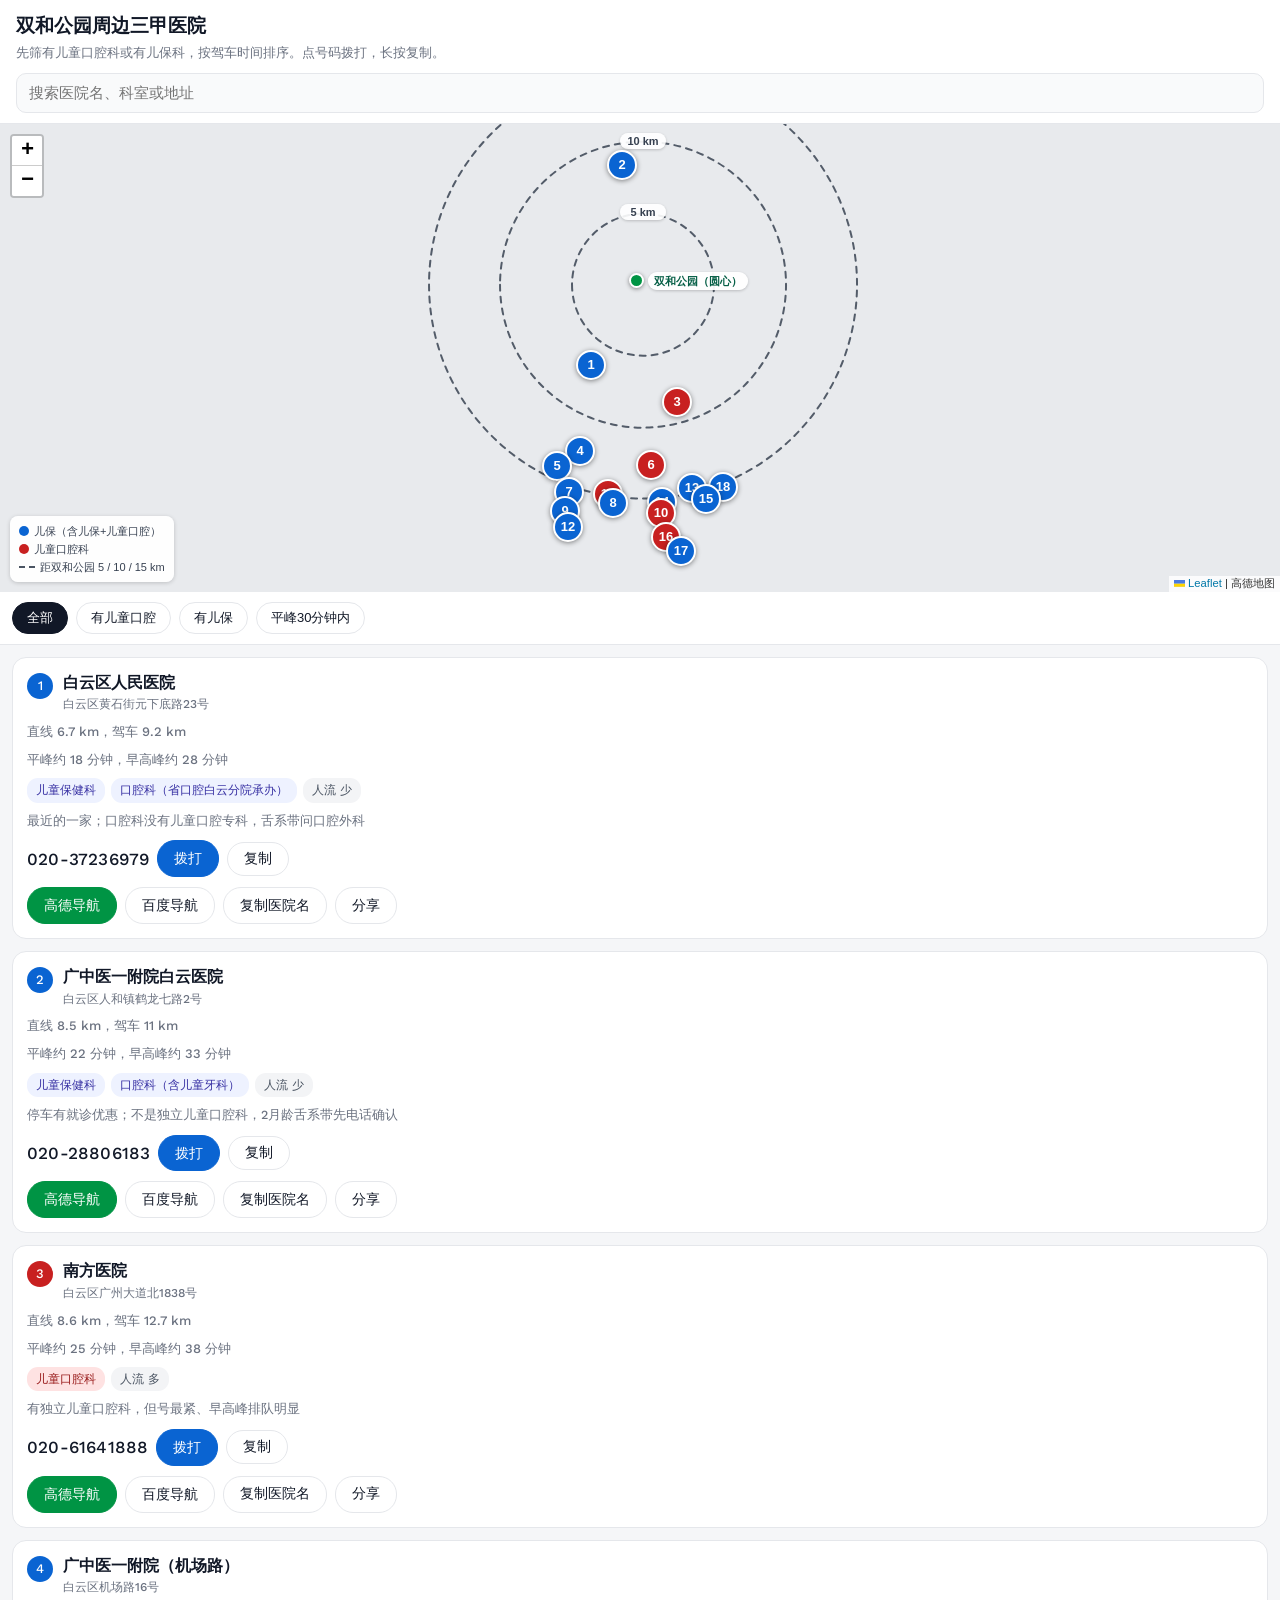
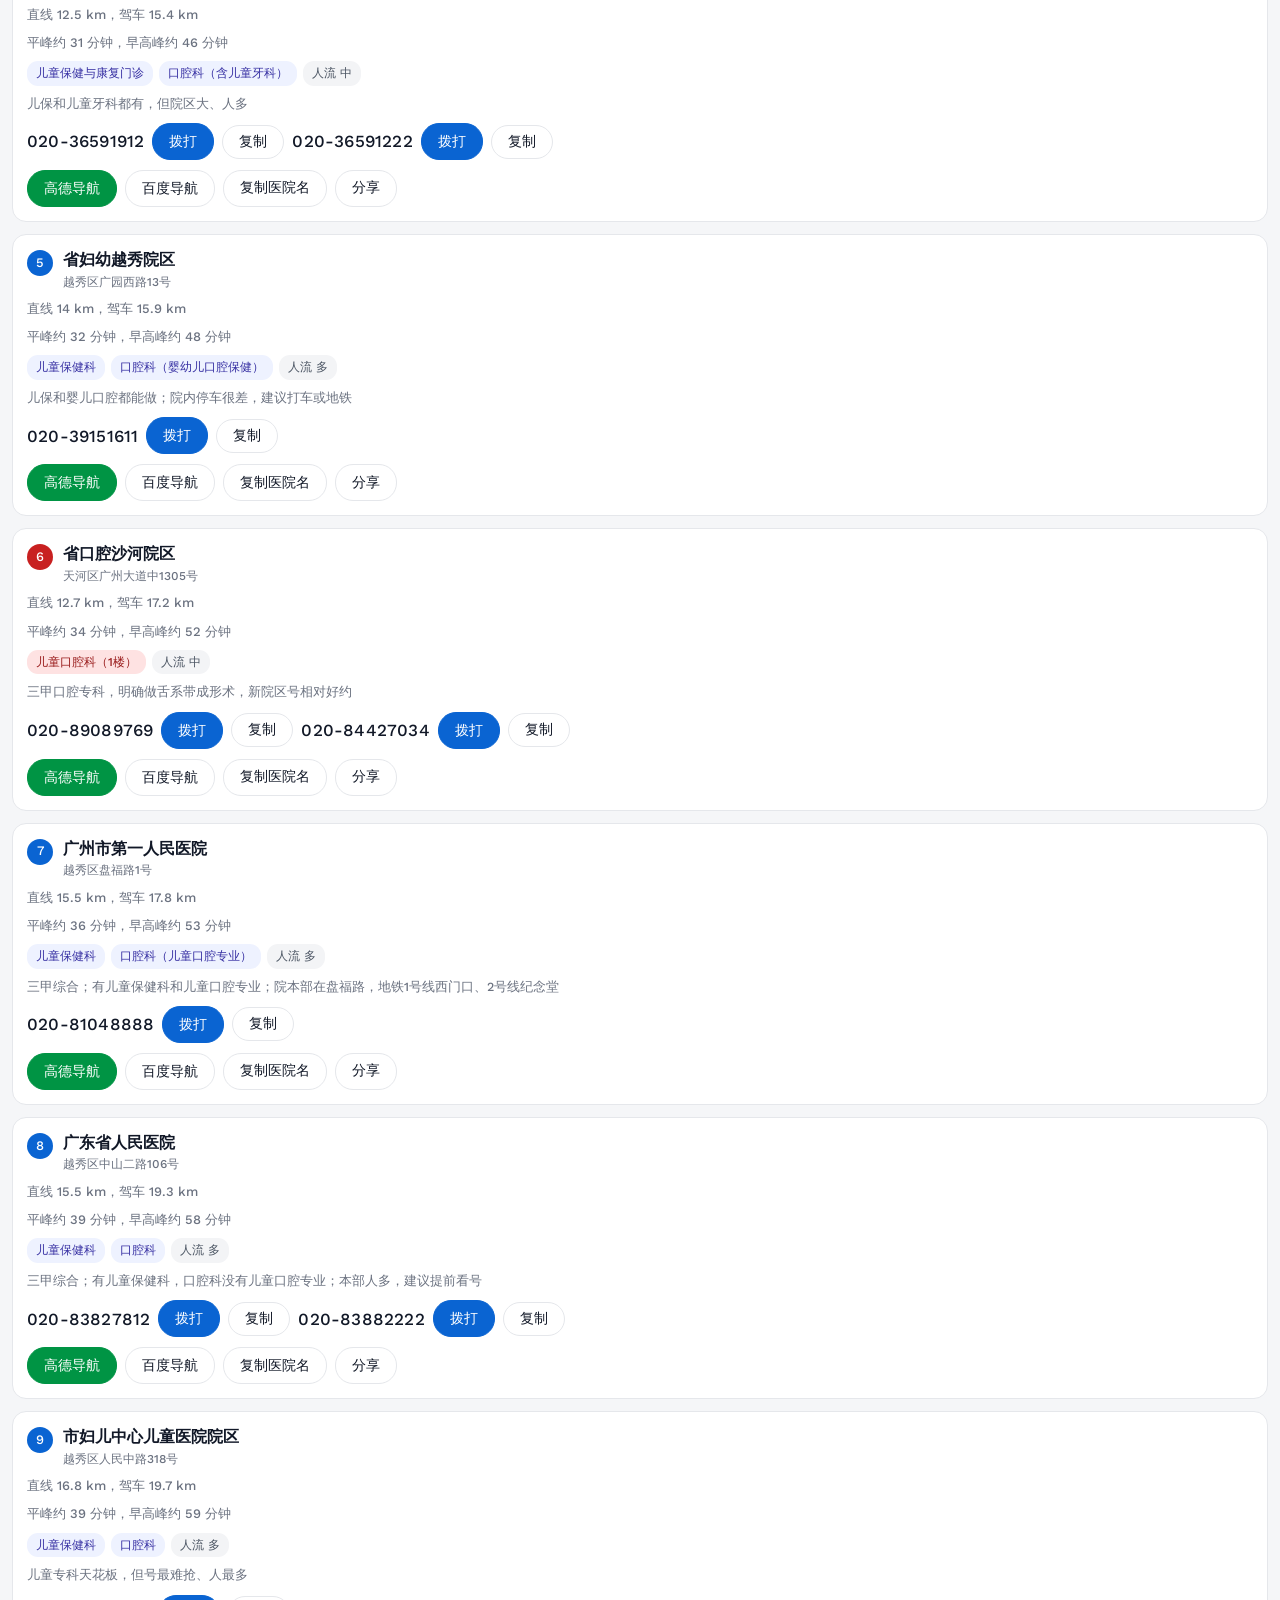
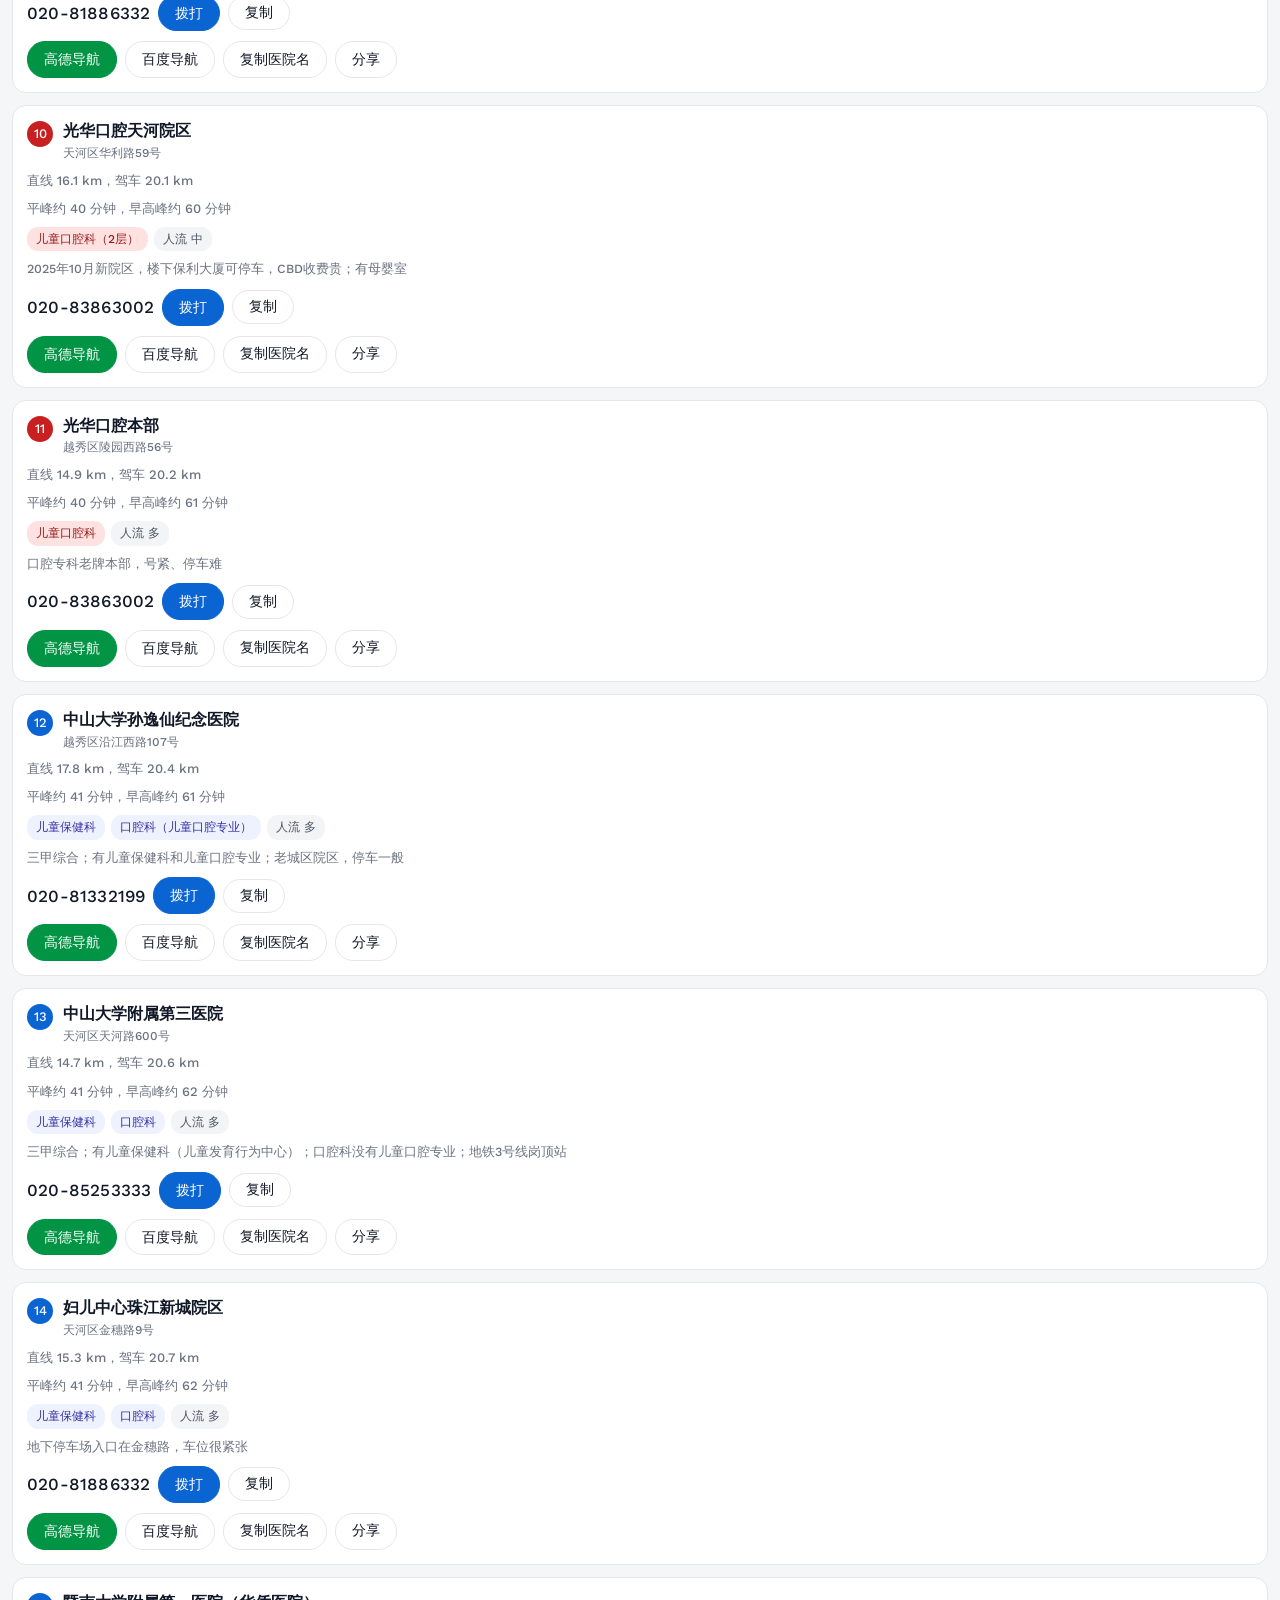
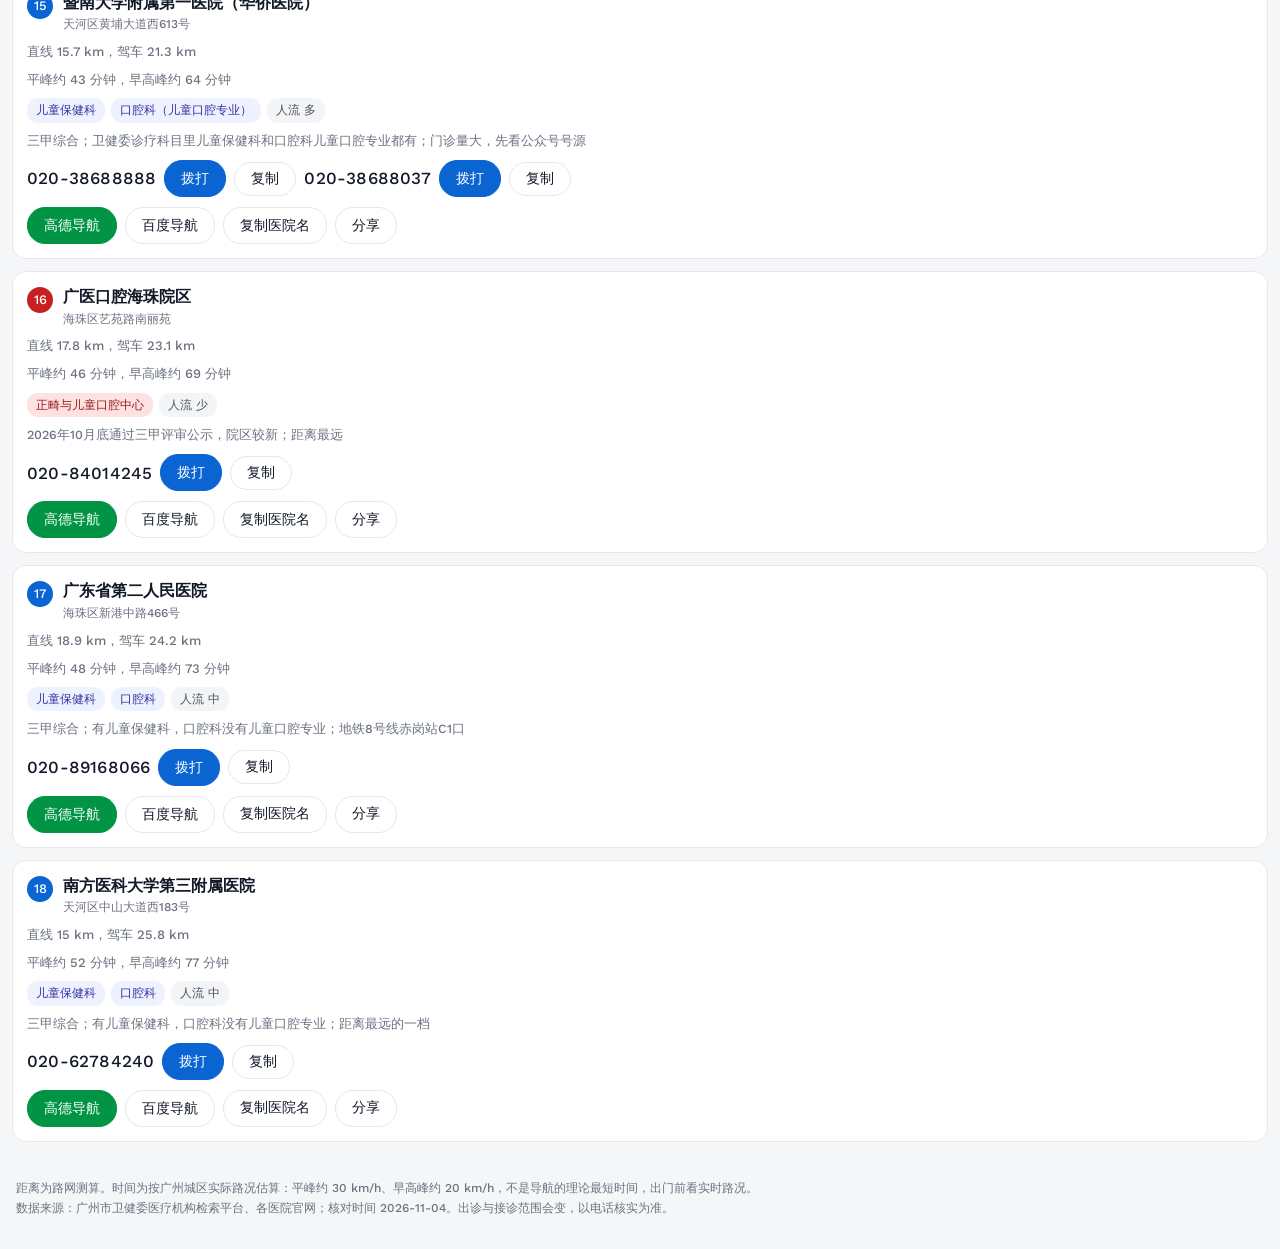
==== commit 1539d6ee: "add 5 more hospitals and keyword search box" ====
--- a/hospital/index.html
+++ b/hospital/index.html
@@ -1,1508 +1,1522 @@
-<!doctype html>
-<html lang="zh-CN">
-<head>
-<meta charset="utf-8">
-<meta name="viewport" content="width=device-width,initial-scale=1,viewport-fit=cover">
-<title>双和公园周边三甲医院</title>
-<style>
-@font-face{font-family:'Work Sans';font-style:normal;font-weight:400;font-display:swap;src:url([data-uri]) format('woff2')}
-@font-face{font-family:'Work Sans';font-style:normal;font-weight:500;font-display:swap;src:url([data-uri]) format('woff2')}
-@font-face{font-family:'Work Sans';font-style:normal;font-weight:600;font-display:swap;src:url([data-uri]) format('woff2')}
-@font-face{font-family:'Work Sans';font-style:normal;font-weight:700;font-display:swap;src:url([data-uri]) format('woff2')}
-
-:root{--bg:#f5f6f8;--card:#fff;--line:#e5e7eb;--txt:#111827;--sub:#6b7280;--blue:#0a64d2;--red:#c82020;--green:#009444}
-*{box-sizing:border-box;-webkit-tap-highlight-color:transparent}
-html,body{margin:0;max-width:100%;overflow-x:hidden;word-break:break-word;background:var(--bg);color:var(--txt);font:15px/1.55 "Work Sans",-apple-system,BlinkMacSystemFont,"PingFang SC","Microsoft YaHei",sans-serif}
-header{padding:14px 16px 10px;background:#fff;border-bottom:1px solid var(--line)}
-h1{margin:0;font-size:19px;line-height:1.3}
-.sub{margin:4px 0 0;color:var(--sub);font-size:13px}
-#map{height:52vh;min-height:300px;background:#e8eaed}
-#map .fallback{display:flex;align-items:center;justify-content:center;height:100%;color:var(--sub);font-size:14px;padding:20px;text-align:center}
-.chips{display:flex;gap:8px;overflow-x:auto;padding:10px 12px;background:#fff;border-bottom:1px solid var(--line);position:sticky;top:0;z-index:500}
-.chip{flex:0 0 auto;border:1px solid var(--line);background:#fff;color:var(--txt);border-radius:16px;padding:6px 14px;font-size:13px}
-.chip.on{background:#111827;color:#fff;border-color:#111827}
-main{padding:12px 12px 24px}
-.card{background:var(--card);border:1px solid var(--line);border-radius:14px;padding:14px;margin-bottom:12px}
-.row1{display:flex;align-items:flex-start;gap:10px}
-.badge{flex:0 0 auto;width:26px;height:26px;border-radius:50%;color:#fff;font-size:13px;font-weight:600;display:flex;align-items:center;justify-content:center;margin-top:1px}
-.badge.both{background:var(--blue)}.badge.oral{background:var(--red)}
-.nm{font-size:16px;font-weight:600;line-height:1.35}
-.addr{color:var(--sub);font-size:12px;margin-top:2px}
-.meta{color:var(--sub);font-size:13px;margin-top:8px}
-.tags{display:flex;flex-wrap:wrap;gap:6px;margin-top:8px}
-.tag{font-size:12px;padding:3px 9px;border-radius:11px;background:#eef2ff;color:#3730a3}
-.tag.oral{background:#fee2e2;color:#991b1b}
-.tag.crowd{background:#f3f4f6;color:#4b5563}
-.note{color:var(--sub);font-size:12.5px;margin-top:8px}
-.phone{display:flex;align-items:center;gap:8px;margin-top:10px;flex-wrap:wrap}
-.tel{font-size:17px;font-weight:600;color:var(--txt);text-decoration:none;letter-spacing:.2px}
-.btn{border:1px solid var(--line);background:#fff;border-radius:18px;padding:7px 16px;font-size:13.5px;color:var(--txt);text-decoration:none;display:inline-flex;align-items:center;gap:4px}
-.btn.call{background:#0a64d2;border-color:#0a64d2;color:#fff}
-.btn.nav{background:#009444;border-color:#009444;color:#fff}
-.linkrow{display:flex;gap:8px;margin-top:10px;flex-wrap:wrap}
-footer{padding:0 16px 30px;color:var(--sub);font-size:12px;line-height:1.7}
-.hide{display:none}
-.leaflet-container{font:13px/1.4 -apple-system,"PingFang SC",sans-serif}
-.pin{width:30px;height:30px;border-radius:50%;color:#fff;font-size:13px;font-weight:700;display:flex;align-items:center;justify-content:center;border:2px solid #fff;box-shadow:0 1px 5px rgba(0,0,0,.45)}
-.pin.both{background:#0a64d2}.pin.oral{background:#c82020}
-.ring-label{background:rgba(255,255,255,.9);color:#374151;font:600 11px/16px -apple-system,"PingFang SC",sans-serif;text-align:center;border-radius:9px;box-shadow:0 1px 3px rgba(0,0,0,.2)}
-.park-pin{display:flex;align-items:center;gap:4px}
-.park-pin .pd{flex:0 0 auto;width:15px;height:15px;border-radius:50%;background:#009444;border:2px solid #fff;box-shadow:0 1px 4px rgba(0,0,0,.45)}
-.park-pin .pt{background:rgba(255,255,255,.94);color:#065f46;font:600 11px/16px -apple-system,"PingFang SC",sans-serif;padding:1px 6px;border-radius:9px;white-space:nowrap;box-shadow:0 1px 3px rgba(0,0,0,.2)}
-.legend{background:rgba(255,255,255,.94);border-radius:8px;padding:6px 9px;font:11px/18px -apple-system,"PingFang SC",sans-serif;color:#374151;box-shadow:0 1px 4px rgba(0,0,0,.18)}
-.legend i{display:inline-block;width:10px;height:10px;border-radius:50%;margin-right:5px;vertical-align:-1px}
-.legend i.lb{background:#0a64d2}.legend i.lr{background:#c82020}
-.legend i.ld{width:16px;height:0;border-top:2px dashed #4b5563;border-radius:0;vertical-align:3px}
-.pop b{font-size:14px}.pop a{color:#0a64d2}
-</style>
-</head>
-<body>
-<header>
-  <h1>双和公园周边三甲医院</h1>
-  <p class="sub">先筛有儿童口腔科或有儿保科，按驾车时间排序。点号码拨打，长按复制。</p>
-</header>
-<div id="map"></div>
-<div class="chips" id="chips">
-  <button class="chip on" data-f="all">全部</button>
-  <button class="chip" data-f="oral">有儿童口腔</button>
-  <button class="chip" data-f="care">有儿保</button>
-  <button class="chip" data-f="near">平峰30分钟内</button>
-</div>
-<main id="list"></main>
-<footer>
-  <div>距离为路网测算。时间为按广州城区实际路况估算：平峰约 30 km/h、早高峰约 20 km/h，不是导航的理论最短时间，出门前看实时路况。</div>
-  <div>数据来源：广州市卫健委医疗机构检索平台、各医院官网；核对时间 2026-11-04。出诊与接诊范围会变，以电话核实为准。</div>
-</footer>
-<style id="leaflet-css">/* required styles */
-
-
-
-.leaflet-pane,
-
-.leaflet-tile,
-
-.leaflet-marker-icon,
-
-.leaflet-marker-shadow,
-
-.leaflet-tile-container,
-
-.leaflet-pane > svg,
-
-.leaflet-pane > canvas,
-
-.leaflet-zoom-box,
-
-.leaflet-image-layer,
-
-.leaflet-layer {
-
-	position: absolute;
-
-	left: 0;
-
-	top: 0;
-
-	}
-
-.leaflet-container {
-
-	overflow: hidden;
-
-	}
-
-.leaflet-tile,
-
-.leaflet-marker-icon,
-
-.leaflet-marker-shadow {
-
-	-webkit-user-select: none;
-
-	   -moz-user-select: none;
-
-	        user-select: none;
-
-	  -webkit-user-drag: none;
-
-	}
-
-/* Prevents IE11 from highlighting tiles in blue */
-
-.leaflet-tile::selection {
-
-	background: transparent;
-
-}
-
-/* Safari renders non-retina tile on retina better with this, but Chrome is worse */
-
-.leaflet-safari .leaflet-tile {
-
-	image-rendering: -webkit-optimize-contrast;
-
-	}
-
-/* hack that prevents hw layers "stretching" when loading new tiles */
-
-.leaflet-safari .leaflet-tile-container {
-
-	width: 1600px;
-
-	height: 1600px;
-
-	-webkit-transform-origin: 0 0;
-
-	}
-
-.leaflet-marker-icon,
-
-.leaflet-marker-shadow {
-
-	display: block;
-
-	}
-
-/* .leaflet-container svg: reset svg max-width decleration shipped in Joomla! (joomla.org) 3.x */
-
-/* .leaflet-container img: map is broken in FF if you have max-width: 100% on tiles */
-
-.leaflet-container .leaflet-overlay-pane svg {
-
-	max-width: none !important;
-
-	max-height: none !important;
-
-	}
-
-.leaflet-container .leaflet-marker-pane img,
-
-.leaflet-container .leaflet-shadow-pane img,
-
-.leaflet-container .leaflet-tile-pane img,
-
-.leaflet-container img.leaflet-image-layer,
-
-.leaflet-container .leaflet-tile {
-
-	max-width: none !important;
-
-	max-height: none !important;
-
-	width: auto;
-
-	padding: 0;
-
-	}
-
-
-
-.leaflet-container img.leaflet-tile {
-
-	/* See: https://bugs.chromium.org/p/chromium/issues/detail?id=600120 */
-
-	mix-blend-mode: plus-lighter;
-
-}
-
-
-
-.leaflet-container.leaflet-touch-zoom {
-
-	-ms-touch-action: pan-x pan-y;
-
-	touch-action: pan-x pan-y;
-
-	}
-
-.leaflet-container.leaflet-touch-drag {
-
-	-ms-touch-action: pinch-zoom;
-
-	/* Fallback for FF which doesn't support pinch-zoom */
-
-	touch-action: none;
-
-	touch-action: pinch-zoom;
-
-}
-
-.leaflet-container.leaflet-touch-drag.leaflet-touch-zoom {
-
-	-ms-touch-action: none;
-
-	touch-action: none;
-
-}
-
-.leaflet-container {
-
-	-webkit-tap-highlight-color: transparent;
-
-}
-
-.leaflet-container a {
-
-	-webkit-tap-highlight-color: rgba(51, 181, 229, 0.4);
-
-}
-
-.leaflet-tile {
-
-	filter: inherit;
-
-	visibility: hidden;
-
-	}
-
-.leaflet-tile-loaded {
-
-	visibility: inherit;
-
-	}
-
-.leaflet-zoom-box {
-
-	width: 0;
-
-	height: 0;
-
-	-moz-box-sizing: border-box;
-
-	     box-sizing: border-box;
-
-	z-index: 800;
-
-	}
-
-/* workaround for https://bugzilla.mozilla.org/show_bug.cgi?id=888319 */
-
-.leaflet-overlay-pane svg {
-
-	-moz-user-select: none;
-
-	}
-
-
-
-.leaflet-pane         { z-index: 400; }
-
-
-
-.leaflet-tile-pane    { z-index: 200; }
-
-.leaflet-overlay-pane { z-index: 400; }
-
-.leaflet-shadow-pane  { z-index: 500; }
-
-.leaflet-marker-pane  { z-index: 600; }
-
-.leaflet-tooltip-pane   { z-index: 650; }
-
-.leaflet-popup-pane   { z-index: 700; }
-
-
-
-.leaflet-map-pane canvas { z-index: 100; }
-
-.leaflet-map-pane svg    { z-index: 200; }
-
-
-
-.leaflet-vml-shape {
-
-	width: 1px;
-
-	height: 1px;
-
-	}
-
-.lvml {
-
-	behavior: url(#default#VML);
-
-	display: inline-block;
-
-	position: absolute;
-
-	}
-
-
-
-
-
-/* control positioning */
-
-
-
-.leaflet-control {
-
-	position: relative;
-
-	z-index: 800;
-
-	pointer-events: visiblePainted; /* IE 9-10 doesn't have auto */
-
-	pointer-events: auto;
-
-	}
-
-.leaflet-top,
-
-.leaflet-bottom {
-
-	position: absolute;
-
-	z-index: 1000;
-
-	pointer-events: none;
-
-	}
-
-.leaflet-top {
-
-	top: 0;
-
-	}
-
-.leaflet-right {
-
-	right: 0;
-
-	}
-
-.leaflet-bottom {
-
-	bottom: 0;
-
-	}
-
-.leaflet-left {
-
-	left: 0;
-
-	}
-
-.leaflet-control {
-
-	float: left;
-
-	clear: both;
-
-	}
-
-.leaflet-right .leaflet-control {
-
-	float: right;
-
-	}
-
-.leaflet-top .leaflet-control {
-
-	margin-top: 10px;
-
-	}
-
-.leaflet-bottom .leaflet-control {
-
-	margin-bottom: 10px;
-
-	}
-
-.leaflet-left .leaflet-control {
-
-	margin-left: 10px;
-
-	}
-
-.leaflet-right .leaflet-control {
-
-	margin-right: 10px;
-
-	}
-
-
-
-
-
-/* zoom and fade animations */
-
-
-
-.leaflet-fade-anim .leaflet-popup {
-
-	opacity: 0;
-
-	-webkit-transition: opacity 0.2s linear;
-
-	   -moz-transition: opacity 0.2s linear;
-
-	        transition: opacity 0.2s linear;
-
-	}
-
-.leaflet-fade-anim .leaflet-map-pane .leaflet-popup {
-
-	opacity: 1;
-
-	}
-
-.leaflet-zoom-animated {
-
-	-webkit-transform-origin: 0 0;
-
-	    -ms-transform-origin: 0 0;
-
-	        transform-origin: 0 0;
-
-	}
-
-svg.leaflet-zoom-animated {
-
-	will-change: transform;
-
-}
-
-
-
-.leaflet-zoom-anim .leaflet-zoom-animated {
-
-	-webkit-transition: -webkit-transform 0.25s cubic-bezier(0,0,0.25,1);
-
-	   -moz-transition:    -moz-transform 0.25s cubic-bezier(0,0,0.25,1);
-
-	        transition:         transform 0.25s cubic-bezier(0,0,0.25,1);
-
-	}
-
-.leaflet-zoom-anim .leaflet-tile,
-
-.leaflet-pan-anim .leaflet-tile {
-
-	-webkit-transition: none;
-
-	   -moz-transition: none;
-
-	        transition: none;
-
-	}
-
-
-
-.leaflet-zoom-anim .leaflet-zoom-hide {
-
-	visibility: hidden;
-
-	}
-
-
-
-
-
-/* cursors */
-
-
-
-.leaflet-interactive {
-
-	cursor: pointer;
-
-	}
-
-.leaflet-grab {
-
-	cursor: -webkit-grab;
-
-	cursor:    -moz-grab;
-
-	cursor:         grab;
-
-	}
-
-.leaflet-crosshair,
-
-.leaflet-crosshair .leaflet-interactive {
-
-	cursor: crosshair;
-
-	}
-
-.leaflet-popup-pane,
-
-.leaflet-control {
-
-	cursor: auto;
-
-	}
-
-.leaflet-dragging .leaflet-grab,
-
-.leaflet-dragging .leaflet-grab .leaflet-interactive,
-
-.leaflet-dragging .leaflet-marker-draggable {
-
-	cursor: move;
-
-	cursor: -webkit-grabbing;
-
-	cursor:    -moz-grabbing;
-
-	cursor:         grabbing;
-
-	}
-
-
-
-/* marker & overlays interactivity */
-
-.leaflet-marker-icon,
-
-.leaflet-marker-shadow,
-
-.leaflet-image-layer,
-
-.leaflet-pane > svg path,
-
-.leaflet-tile-container {
-
-	pointer-events: none;
-
-	}
-
-
-
-.leaflet-marker-icon.leaflet-interactive,
-
-.leaflet-image-layer.leaflet-interactive,
-
-.leaflet-pane > svg path.leaflet-interactive,
-
-svg.leaflet-image-layer.leaflet-interactive path {
-
-	pointer-events: visiblePainted; /* IE 9-10 doesn't have auto */
-
-	pointer-events: auto;
-
-	}
-
-
-
-/* visual tweaks */
-
-
-
-.leaflet-container {
-
-	background: #ddd;
-
-	outline-offset: 1px;
-
-	}
-
-.leaflet-container a {
-
-	color: #0078A8;
-
-	}
-
-.leaflet-zoom-box {
-
-	border: 2px dotted #38f;
-
-	background: rgba(255,255,255,0.5);
-
-	}
-
-
-
-
-
-/* general typography */
-
-.leaflet-container {
-
-	font-family: "Helvetica Neue", Arial, Helvetica, sans-serif;
-
-	font-size: 12px;
-
-	font-size: 0.75rem;
-
-	line-height: 1.5;
-
-	}
-
-
-
-
-
-/* general toolbar styles */
-
-
-
-.leaflet-bar {
-
-	box-shadow: 0 1px 5px rgba(0,0,0,0.65);
-
-	border-radius: 4px;
-
-	}
-
-.leaflet-bar a {
-
-	background-color: #fff;
-
-	border-bottom: 1px solid #ccc;
-
-	width: 26px;
-
-	height: 26px;
-
-	line-height: 26px;
-
-	display: block;
-
-	text-align: center;
-
-	text-decoration: none;
-
-	color: black;
-
-	}
-
-.leaflet-bar a,
-
-.leaflet-control-layers-toggle {
-
-	background-position: 50% 50%;
-
-	background-repeat: no-repeat;
-
-	display: block;
-
-	}
-
-.leaflet-bar a:hover,
-
-.leaflet-bar a:focus {
-
-	background-color: #f4f4f4;
-
-	}
-
-.leaflet-bar a:first-child {
-
-	border-top-left-radius: 4px;
-
-	border-top-right-radius: 4px;
-
-	}
-
-.leaflet-bar a:last-child {
-
-	border-bottom-left-radius: 4px;
-
-	border-bottom-right-radius: 4px;
-
-	border-bottom: none;
-
-	}
-
-.leaflet-bar a.leaflet-disabled {
-
-	cursor: default;
-
-	background-color: #f4f4f4;
-
-	color: #bbb;
-
-	}
-
-
-
-.leaflet-touch .leaflet-bar a {
-
-	width: 30px;
-
-	height: 30px;
-
-	line-height: 30px;
-
-	}
-
-.leaflet-touch .leaflet-bar a:first-child {
-
-	border-top-left-radius: 2px;
-
-	border-top-right-radius: 2px;
-
-	}
-
-.leaflet-touch .leaflet-bar a:last-child {
-
-	border-bottom-left-radius: 2px;
-
-	border-bottom-right-radius: 2px;
-
-	}
-
-
-
-/* zoom control */
-
-
-
-.leaflet-control-zoom-in,
-
-.leaflet-control-zoom-out {
-
-	font: bold 18px 'Lucida Console', Monaco, monospace;
-
-	text-indent: 1px;
-
-	}
-
-
-
-.leaflet-touch .leaflet-control-zoom-in, .leaflet-touch .leaflet-control-zoom-out  {
-
-	font-size: 22px;
-
-	}
-
-
-
-
-
-/* layers control */
-
-
-
-.leaflet-control-layers {
-
-	box-shadow: 0 1px 5px rgba(0,0,0,0.4);
-
-	background: #fff;
-
-	border-radius: 5px;
-
-	}
-
-.leaflet-control-layers-toggle {
-
-	background-image: url(images/layers.png);
-
-	width: 36px;
-
-	height: 36px;
-
-	}
-
-.leaflet-retina .leaflet-control-layers-toggle {
-
-	background-image: url(images/layers-2x.png);
-
-	background-size: 26px 26px;
-
-	}
-
-.leaflet-touch .leaflet-control-layers-toggle {
-
-	width: 44px;
-
-	height: 44px;
-
-	}
-
-.leaflet-control-layers .leaflet-control-layers-list,
-
-.leaflet-control-layers-expanded .leaflet-control-layers-toggle {
-
-	display: none;
-
-	}
-
-.leaflet-control-layers-expanded .leaflet-control-layers-list {
-
-	display: block;
-
-	position: relative;
-
-	}
-
-.leaflet-control-layers-expanded {
-
-	padding: 6px 10px 6px 6px;
-
-	color: #333;
-
-	background: #fff;
-
-	}
-
-.leaflet-control-layers-scrollbar {
-
-	overflow-y: scroll;
-
-	overflow-x: hidden;
-
-	padding-right: 5px;
-
-	}
-
-.leaflet-control-layers-selector {
-
-	margin-top: 2px;
-
-	position: relative;
-
-	top: 1px;
-
-	}
-
-.leaflet-control-layers label {
-
-	display: block;
-
-	font-size: 13px;
-
-	font-size: 1.08333em;
-
-	}
-
-.leaflet-control-layers-separator {
-
-	height: 0;
-
-	border-top: 1px solid #ddd;
-
-	margin: 5px -10px 5px -6px;
-
-	}
-
-
-
-/* Default icon URLs */
-
-.leaflet-default-icon-path { /* used only in path-guessing heuristic, see L.Icon.Default */
-
-	background-image: url(images/marker-icon.png);
-
-	}
-
-
-
-
-
-/* attribution and scale controls */
-
-
-
-.leaflet-container .leaflet-control-attribution {
-
-	background: #fff;
-
-	background: rgba(255, 255, 255, 0.8);
-
-	margin: 0;
-
-	}
-
-.leaflet-control-attribution,
-
-.leaflet-control-scale-line {
-
-	padding: 0 5px;
-
-	color: #333;
-
-	line-height: 1.4;
-
-	}
-
-.leaflet-control-attribution a {
-
-	text-decoration: none;
-
-	}
-
-.leaflet-control-attribution a:hover,
-
-.leaflet-control-attribution a:focus {
-
-	text-decoration: underline;
-
-	}
-
-.leaflet-attribution-flag {
-
-	display: inline !important;
-
-	vertical-align: baseline !important;
-
-	width: 1em;
-
-	height: 0.6669em;
-
-	}
-
-.leaflet-left .leaflet-control-scale {
-
-	margin-left: 5px;
-
-	}
-
-.leaflet-bottom .leaflet-control-scale {
-
-	margin-bottom: 5px;
-
-	}
-
-.leaflet-control-scale-line {
-
-	border: 2px solid #777;
-
-	border-top: none;
-
-	line-height: 1.1;
-
-	padding: 2px 5px 1px;
-
-	white-space: nowrap;
-
-	-moz-box-sizing: border-box;
-
-	     box-sizing: border-box;
-
-	background: rgba(255, 255, 255, 0.8);
-
-	text-shadow: 1px 1px #fff;
-
-	}
-
-.leaflet-control-scale-line:not(:first-child) {
-
-	border-top: 2px solid #777;
-
-	border-bottom: none;
-
-	margin-top: -2px;
-
-	}
-
-.leaflet-control-scale-line:not(:first-child):not(:last-child) {
-
-	border-bottom: 2px solid #777;
-
-	}
-
-
-
-.leaflet-touch .leaflet-control-attribution,
-
-.leaflet-touch .leaflet-control-layers,
-
-.leaflet-touch .leaflet-bar {
-
-	box-shadow: none;
-
-	}
-
-.leaflet-touch .leaflet-control-layers,
-
-.leaflet-touch .leaflet-bar {
-
-	border: 2px solid rgba(0,0,0,0.2);
-
-	background-clip: padding-box;
-
-	}
-
-
-
-
-
-/* popup */
-
-
-
-.leaflet-popup {
-
-	position: absolute;
-
-	text-align: center;
-
-	margin-bottom: 20px;
-
-	}
-
-.leaflet-popup-content-wrapper {
-
-	padding: 1px;
-
-	text-align: left;
-
-	border-radius: 12px;
-
-	}
-
-.leaflet-popup-content {
-
-	margin: 13px 24px 13px 20px;
-
-	line-height: 1.3;
-
-	font-size: 13px;
-
-	font-size: 1.08333em;
-
-	min-height: 1px;
-
-	}
-
-.leaflet-popup-content p {
-
-	margin: 17px 0;
-
-	margin: 1.3em 0;
-
-	}
-
-.leaflet-popup-tip-container {
-
-	width: 40px;
-
-	height: 20px;
-
-	position: absolute;
-
-	left: 50%;
-
-	margin-top: -1px;
-
-	margin-left: -20px;
-
-	overflow: hidden;
-
-	pointer-events: none;
-
-	}
-
-.leaflet-popup-tip {
-
-	width: 17px;
-
-	height: 17px;
-
-	padding: 1px;
-
-
-
-	margin: -10px auto 0;
-
-	pointer-events: auto;
-
-
-
-	-webkit-transform: rotate(45deg);
-
-	   -moz-transform: rotate(45deg);
-
-	    -ms-transform: rotate(45deg);
-
-	        transform: rotate(45deg);
-
-	}
-
-.leaflet-popup-content-wrapper,
-
-.leaflet-popup-tip {
-
-	background: white;
-
-	color: #333;
-
-	box-shadow: 0 3px 14px rgba(0,0,0,0.4);
-
-	}
-
-.leaflet-container a.leaflet-popup-close-button {
-
-	position: absolute;
-
-	top: 0;
-
-	right: 0;
-
-	border: none;
-
-	text-align: center;
-
-	width: 24px;
-
-	height: 24px;
-
-	font: 16px/24px Tahoma, Verdana, sans-serif;
-
-	color: #757575;
-
-	text-decoration: none;
-
-	background: transparent;
-
-	}
-
-.leaflet-container a.leaflet-popup-close-button:hover,
-
-.leaflet-container a.leaflet-popup-close-button:focus {
-
-	color: #585858;
-
-	}
-
-.leaflet-popup-scrolled {
-
-	overflow: auto;
-
-	}
-
-
-
-.leaflet-oldie .leaflet-popup-content-wrapper {
-
-	-ms-zoom: 1;
-
-	}
-
-.leaflet-oldie .leaflet-popup-tip {
-
-	width: 24px;
-
-	margin: 0 auto;
-
-
-
-	-ms-filter: "progid:DXImageTransform.Microsoft.Matrix(M11=0.70710678, M12=0.70710678, M21=-0.70710678, M22=0.70710678)";
-
-	filter: progid:DXImageTransform.Microsoft.Matrix(M11=0.70710678, M12=0.70710678, M21=-0.70710678, M22=0.70710678);
-
-	}
-
-
-
-.leaflet-oldie .leaflet-control-zoom,
-
-.leaflet-oldie .leaflet-control-layers,
-
-.leaflet-oldie .leaflet-popup-content-wrapper,
-
-.leaflet-oldie .leaflet-popup-tip {
-
-	border: 1px solid #999;
-
-	}
-
-
-
-
-
-/* div icon */
-
-
-
-.leaflet-div-icon {
-
-	background: #fff;
-
-	border: 1px solid #666;
-
-	}
-
-
-
-
-
-/* Tooltip */
-
-/* Base styles for the element that has a tooltip */
-
-.leaflet-tooltip {
-
-	position: absolute;
-
-	padding: 6px;
-
-	background-color: #fff;
-
-	border: 1px solid #fff;
-
-	border-radius: 3px;
-
-	color: #222;
-
-	white-space: nowrap;
-
-	-webkit-user-select: none;
-
-	-moz-user-select: none;
-
-	-ms-user-select: none;
-
-	user-select: none;
-
-	pointer-events: none;
-
-	box-shadow: 0 1px 3px rgba(0,0,0,0.4);
-
-	}
-
-.leaflet-tooltip.leaflet-interactive {
-
-	cursor: pointer;
-
-	pointer-events: auto;
-
-	}
-
-.leaflet-tooltip-top:before,
-
-.leaflet-tooltip-bottom:before,
-
-.leaflet-tooltip-left:before,
-
-.leaflet-tooltip-right:before {
-
-	position: absolute;
-
-	pointer-events: none;
-
-	border: 6px solid transparent;
-
-	background: transparent;
-
-	content: "";
-
-	}
-
-
-
-/* Directions */
-
-
-
-.leaflet-tooltip-bottom {
-
-	margin-top: 6px;
-
-}
-
-.leaflet-tooltip-top {
-
-	margin-top: -6px;
-
-}
-
-.leaflet-tooltip-bottom:before,
-
-.leaflet-tooltip-top:before {
-
-	left: 50%;
-
-	margin-left: -6px;
-
-	}
-
-.leaflet-tooltip-top:before {
-
-	bottom: 0;
-
-	margin-bottom: -12px;
-
-	border-top-color: #fff;
-
-	}
-
-.leaflet-tooltip-bottom:before {
-
-	top: 0;
-
-	margin-top: -12px;
-
-	margin-left: -6px;
-
-	border-bottom-color: #fff;
-
-	}
-
-.leaflet-tooltip-left {
-
-	margin-left: -6px;
-
-}
-
-.leaflet-tooltip-right {
-
-	margin-left: 6px;
-
-}
-
-.leaflet-tooltip-left:before,
-
-.leaflet-tooltip-right:before {
-
-	top: 50%;
-
-	margin-top: -6px;
-
-	}
-
-.leaflet-tooltip-left:before {
-
-	right: 0;
-
-	margin-right: -12px;
-
-	border-left-color: #fff;
-
-	}
-
-.leaflet-tooltip-right:before {
-
-	left: 0;
-
-	margin-left: -12px;
-
-	border-right-color: #fff;
-
-	}
-
-
-
-/* Printing */
-
-
-
-@media print {
-
-	/* Prevent printers from removing background-images of controls. */
-
-	.leaflet-control {
-
-		-webkit-print-color-adjust: exact;
-
-		print-color-adjust: exact;
-
-		}
-
-	}
-
-</style>
-<script id="leaflet-js">/* @preserve
- * Leaflet 1.9.4, a JS library for interactive maps. https://leafletjs.com
- * (c) 2010-2023 Vladimir Agafonkin, (c) 2010-2011 CloudMade
- */
-!function(t,e){"object"==typeof exports&&"undefined"!=typeof module?e(exports):"function"==typeof define&&define.amd?define(["exports"],e):e((t="undefined"!=typeof globalThis?globalThis:t||self).leaflet={})}(this,function(t){"use strict";function l(t){for(var e,i,n=1,o=arguments.length;n<o;n++)for(e in i=arguments[n])t[e]=i[e];return t}var R=Object.create||function(t){return N.prototype=t,new N};function N(){}function a(t,e){var i,n=Array.prototype.slice;return t.bind?t.bind.apply(t,n.call(arguments,1)):(i=n.call(arguments,2),function(){return t.apply(e,i.length?i.concat(n.call(arguments)):arguments)})}var D=0;function h(t){return"_leaflet_id"in t||(t._leaflet_id=++D),t._leaflet_id}function j(t,e,i){var n,o,s=function(){n=!1,o&&(r.apply(i,o),o=!1)},r=function(){n?o=arguments:(t.apply(i,arguments),setTimeout(s,e),n=!0)};return r}function H(t,e,i){var n=e[1],e=e[0],o=n-e;return t===n&&i?t:((t-e)%o+o)%o+e}function u(){return!1}function i(t,e){return!1===e?t:(e=Math.pow(10,void 0===e?6:e),Math.round(t*e)/e)}function W(t){return t.trim?t.trim():t.replace(/^\s+|\s+$/g,"")}function F(t){return W(t).split(/\s+/)}function c(t,e){for(var i in Object.prototype.hasOwnProperty.call(t,"options")||(t.options=t.options?R(t.options):{}),e)t.options[i]=e[i];return t.options}function U(t,e,i){var n,o=[];for(n in t)o.push(encodeURIComponent(i?n.toUpperCase():n)+"="+encodeURIComponent(t[n]));return(e&&-1!==e.indexOf("?")?"&":"?")+o.join("&")}var V=/\{ *([\w_ -]+) *\}/g;function q(t,i){return t.replace(V,function(t,e){e=i[e];if(void 0===e)throw new Error("No value provided for variable "+t);return e="function"==typeof e?e(i):e})}var d=Array.isArray||function(t){return"[object Array]"===Object.prototype.toString.call(t)};function G(t,e){for(var i=0;i<t.length;i++)if(t[i]===e)return i;return-1}var K="[data-uri]";function Y(t){return window["webkit"+t]||window["moz"+t]||window["ms"+t]}var X=0;function J(t){var e=+new Date,i=Math.max(0,16-(e-X));return X=e+i,window.setTimeout(t,i)}var $=window.requestAnimationFrame||Y("RequestAnimationFrame")||J,Q=window.cancelAnimationFrame||Y("CancelAnimationFrame")||Y("CancelRequestAnimationFrame")||function(t){window.clearTimeout(t)};function x(t,e,i){if(!i||$!==J)return $.call(window,a(t,e));t.call(e)}function r(t){t&&Q.call(window,t)}var tt={__proto__:null,extend:l,create:R,bind:a,get lastId(){return D},stamp:h,throttle:j,wrapNum:H,falseFn:u,formatNum:i,trim:W,splitWords:F,setOptions:c,getParamString:U,template:q,isArray:d,indexOf:G,emptyImageUrl:K,requestFn:$,cancelFn:Q,requestAnimFrame:x,cancelAnimFrame:r};function et(){}et.extend=function(t){function e(){c(this),this.initialize&&this.initialize.apply(this,arguments),this.callInitHooks()}var i,n=e.__super__=this.prototype,o=R(n);for(i in(o.constructor=e).prototype=o,this)Object.prototype.hasOwnProperty.call(this,i)&&"prototype"!==i&&"__super__"!==i&&(e[i]=this[i]);if(t.statics&&l(e,t.statics),t.includes){var s=t.includes;if("undefined"!=typeof L&&L&&L.Mixin){s=d(s)?s:[s];for(var r=0;r<s.length;r++)s[r]===L.Mixin.Events&&console.warn("Deprecated include of L.Mixin.Events: this property will be removed in future releases, please inherit from L.Evented instead.",(new Error).stack)}l.apply(null,[o].concat(t.includes))}return l(o,t),delete o.statics,delete o.includes,o.options&&(o.options=n.options?R(n.options):{},l(o.options,t.options)),o._initHooks=[],o.callInitHooks=function(){if(!this._initHooksCalled){n.callInitHooks&&n.callInitHooks.call(this),this._initHooksCalled=!0;for(var t=0,e=o._initHooks.length;t<e;t++)o._initHooks[t].call(this)}},e},et.include=function(t){var e=this.prototype.options;return l(this.prototype,t),t.options&&(this.prototype.options=e,this.mergeOptions(t.options)),this},et.mergeOptions=function(t){return l(this.prototype.options,t),this},et.addInitHook=function(t){var e=Array.prototype.slice.call(arguments,1),i="function"==typeof t?t:function(){this[t].apply(this,e)};return this.prototype._initHooks=this.prototype._initHooks||[],this.prototype._initHooks.push(i),this};var e={on:function(t,e,i){if("object"==typeof t)for(var n in t)this._on(n,t[n],e);else for(var o=0,s=(t=F(t)).length;o<s;o++)this._on(t[o],e,i);return this},off:function(t,e,i){if(arguments.length)if("object"==typeof t)for(var n in t)this._off(n,t[n],e);else{t=F(t);for(var o=1===arguments.length,s=0,r=t.length;s<r;s++)o?this._off(t[s]):this._off(t[s],e,i)}else delete this._events;return this},_on:function(t,e,i,n){"function"!=typeof e?console.warn("wrong listener type: "+typeof e):!1===this._listens(t,e,i)&&(e={fn:e,ctx:i=i===this?void 0:i},n&&(e.once=!0),this._events=this._events||{},this._events[t]=this._events[t]||[],this._events[t].push(e))},_off:function(t,e,i){var n,o,s;if(this._events&&(n=this._events[t]))if(1===arguments.length){if(this._firingCount)for(o=0,s=n.length;o<s;o++)n[o].fn=u;delete this._events[t]}else"function"!=typeof e?console.warn("wrong listener type: "+typeof e):!1!==(e=this._listens(t,e,i))&&(i=n[e],this._firingCount&&(i.fn=u,this._events[t]=n=n.slice()),n.splice(e,1))},fire:function(t,e,i){if(this.listens(t,i)){var n=l({},e,{type:t,target:this,sourceTarget:e&&e.sourceTarget||this});if(this._events){var o=this._events[t];if(o){this._firingCount=this._firingCount+1||1;for(var s=0,r=o.length;s<r;s++){var a=o[s],h=a.fn;a.once&&this.off(t,h,a.ctx),h.call(a.ctx||this,n)}this._firingCount--}}i&&this._propagateEvent(n)}return this},listens:function(t,e,i,n){"string"!=typeof t&&console.warn('"string" type argument expected');var o=e,s=("function"!=typeof e&&(n=!!e,i=o=void 0),this._events&&this._events[t]);if(s&&s.length&&!1!==this._listens(t,o,i))return!0;if(n)for(var r in this._eventParents)if(this._eventParents[r].listens(t,e,i,n))return!0;return!1},_listens:function(t,e,i){if(this._events){var n=this._events[t]||[];if(!e)return!!n.length;i===this&&(i=void 0);for(var o=0,s=n.length;o<s;o++)if(n[o].fn===e&&n[o].ctx===i)return o}return!1},once:function(t,e,i){if("object"==typeof t)for(var n in t)this._on(n,t[n],e,!0);else for(var o=0,s=(t=F(t)).length;o<s;o++)this._on(t[o],e,i,!0);return this},addEventParent:function(t){return this._eventParents=this._eventParents||{},this._eventParents[h(t)]=t,this},removeEventParent:function(t){return this._eventParents&&delete this._eventParents[h(t)],this},_propagateEvent:function(t){for(var e in this._eventParents)this._eventParents[e].fire(t.type,l({layer:t.target,propagatedFrom:t.target},t),!0)}},it=(e.addEventListener=e.on,e.removeEventListener=e.clearAllEventListeners=e.off,e.addOneTimeEventListener=e.once,e.fireEvent=e.fire,e.hasEventListeners=e.listens,et.extend(e));function p(t,e,i){this.x=i?Math.round(t):t,this.y=i?Math.round(e):e}var nt=Math.trunc||function(t){return 0<t?Math.floor(t):Math.ceil(t)};function m(t,e,i){return t instanceof p?t:d(t)?new p(t[0],t[1]):null==t?t:"object"==typeof t&&"x"in t&&"y"in t?new p(t.x,t.y):new p(t,e,i)}function f(t,e){if(t)for(var i=e?[t,e]:t,n=0,o=i.length;n<o;n++)this.extend(i[n])}function _(t,e){return!t||t instanceof f?t:new f(t,e)}function s(t,e){if(t)for(var i=e?[t,e]:t,n=0,o=i.length;n<o;n++)this.extend(i[n])}function g(t,e){return t instanceof s?t:new s(t,e)}function v(t,e,i){if(isNaN(t)||isNaN(e))throw new Error("Invalid LatLng object: ("+t+", "+e+")");this.lat=+t,this.lng=+e,void 0!==i&&(this.alt=+i)}function w(t,e,i){return t instanceof v?t:d(t)&&"object"!=typeof t[0]?3===t.length?new v(t[0],t[1],t[2]):2===t.length?new v(t[0],t[1]):null:null==t?t:"object"==typeof t&&"lat"in t?new v(t.lat,"lng"in t?t.lng:t.lon,t.alt):void 0===e?null:new v(t,e,i)}p.prototype={clone:function(){return new p(this.x,this.y)},add:function(t){return this.clone()._add(m(t))},_add:function(t){return this.x+=t.x,this.y+=t.y,this},subtract:function(t){return this.clone()._subtract(m(t))},_subtract:function(t){return this.x-=t.x,this.y-=t.y,this},divideBy:function(t){return this.clone()._divideBy(t)},_divideBy:function(t){return this.x/=t,this.y/=t,this},multiplyBy:function(t){return this.clone()._multiplyBy(t)},_multiplyBy:function(t){return this.x*=t,this.y*=t,this},scaleBy:function(t){return new p(this.x*t.x,this.y*t.y)},unscaleBy:function(t){return new p(this.x/t.x,this.y/t.y)},round:function(){return this.clone()._round()},_round:function(){return this.x=Math.round(this.x),this.y=Math.round(this.y),this},floor:function(){return this.clone()._floor()},_floor:function(){return this.x=Math.floor(this.x),this.y=Math.floor(this.y),this},ceil:function(){return this.clone()._ceil()},_ceil:function(){return this.x=Math.ceil(this.x),this.y=Math.ceil(this.y),this},trunc:function(){return this.clone()._trunc()},_trunc:function(){return this.x=nt(this.x),this.y=nt(this.y),this},distanceTo:function(t){var e=(t=m(t)).x-this.x,t=t.y-this.y;return Math.sqrt(e*e+t*t)},equals:function(t){return(t=m(t)).x===this.x&&t.y===this.y},contains:function(t){return t=m(t),Math.abs(t.x)<=Math.abs(this.x)&&Math.abs(t.y)<=Math.abs(this.y)},toString:function(){return"Point("+i(this.x)+", "+i(this.y)+")"}},f.prototype={extend:function(t){var e,i;if(t){if(t instanceof p||"number"==typeof t[0]||"x"in t)e=i=m(t);else if(e=(t=_(t)).min,i=t.max,!e||!i)return this;this.min||this.max?(this.min.x=Math.min(e.x,this.min.x),this.max.x=Math.max(i.x,this.max.x),this.min.y=Math.min(e.y,this.min.y),this.max.y=Math.max(i.y,this.max.y)):(this.min=e.clone(),this.max=i.clone())}return this},getCenter:function(t){return m((this.min.x+this.max.x)/2,(this.min.y+this.max.y)/2,t)},getBottomLeft:function(){return m(this.min.x,this.max.y)},getTopRight:function(){return m(this.max.x,this.min.y)},getTopLeft:function(){return this.min},getBottomRight:function(){return this.max},getSize:function(){return this.max.subtract(this.min)},contains:function(t){var e,i;return(t=("number"==typeof t[0]||t instanceof p?m:_)(t))instanceof f?(e=t.min,i=t.max):e=i=t,e.x>=this.min.x&&i.x<=this.max.x&&e.y>=this.min.y&&i.y<=this.max.y},intersects:function(t){t=_(t);var e=this.min,i=this.max,n=t.min,t=t.max,o=t.x>=e.x&&n.x<=i.x,t=t.y>=e.y&&n.y<=i.y;return o&&t},overlaps:function(t){t=_(t);var e=this.min,i=this.max,n=t.min,t=t.max,o=t.x>e.x&&n.x<i.x,t=t.y>e.y&&n.y<i.y;return o&&t},isValid:function(){return!(!this.min||!this.max)},pad:function(t){var e=this.min,i=this.max,n=Math.abs(e.x-i.x)*t,t=Math.abs(e.y-i.y)*t;return _(m(e.x-n,e.y-t),m(i.x+n,i.y+t))},equals:function(t){return!!t&&(t=_(t),this.min.equals(t.getTopLeft())&&this.max.equals(t.getBottomRight()))}},s.prototype={extend:function(t){var e,i,n=this._southWest,o=this._northEast;if(t instanceof v)i=e=t;else{if(!(t instanceof s))return t?this.extend(w(t)||g(t)):this;if(e=t._southWest,i=t._northEast,!e||!i)return this}return n||o?(n.lat=Math.min(e.lat,n.lat),n.lng=Math.min(e.lng,n.lng),o.lat=Math.max(i.lat,o.lat),o.lng=Math.max(i.lng,o.lng)):(this._southWest=new v(e.lat,e.lng),this._northEast=new v(i.lat,i.lng)),this},pad:function(t){var e=this._southWest,i=this._northEast,n=Math.abs(e.lat-i.lat)*t,t=Math.abs(e.lng-i.lng)*t;return new s(new v(e.lat-n,e.lng-t),new v(i.lat+n,i.lng+t))},getCenter:function(){return new v((this._southWest.lat+this._northEast.lat)/2,(this._southWest.lng+this._northEast.lng)/2)},getSouthWest:function(){return this._southWest},getNorthEast:function(){return this._northEast},getNorthWest:function(){return new v(this.getNorth(),this.getWest())},getSouthEast:function(){return new v(this.getSouth(),this.getEast())},getWest:function(){return this._southWest.lng},getSouth:function(){return this._southWest.lat},getEast:function(){return this._northEast.lng},getNorth:function(){return this._northEast.lat},contains:function(t){t=("number"==typeof t[0]||t instanceof v||"lat"in t?w:g)(t);var e,i,n=this._southWest,o=this._northEast;return t instanceof s?(e=t.getSouthWest(),i=t.getNorthEast()):e=i=t,e.lat>=n.lat&&i.lat<=o.lat&&e.lng>=n.lng&&i.lng<=o.lng},intersects:function(t){t=g(t);var e=this._southWest,i=this._northEast,n=t.getSouthWest(),t=t.getNorthEast(),o=t.lat>=e.lat&&n.lat<=i.lat,t=t.lng>=e.lng&&n.lng<=i.lng;return o&&t},overlaps:function(t){t=g(t);var e=this._southWest,i=this._northEast,n=t.getSouthWest(),t=t.getNorthEast(),o=t.lat>e.lat&&n.lat<i.lat,t=t.lng>e.lng&&n.lng<i.lng;return o&&t},toBBoxString:function(){return[this.getWest(),this.getSouth(),this.getEast(),this.getNorth()].join(",")},equals:function(t,e){return!!t&&(t=g(t),this._southWest.equals(t.getSouthWest(),e)&&this._northEast.equals(t.getNorthEast(),e))},isValid:function(){return!(!this._southWest||!this._northEast)}};var ot={latLngToPoint:function(t,e){t=this.projection.project(t),e=this.scale(e);return this.transformation._transform(t,e)},pointToLatLng:function(t,e){e=this.scale(e),t=this.transformation.untransform(t,e);return this.projection.unproject(t)},project:function(t){return this.projection.project(t)},unproject:function(t){return this.projection.unproject(t)},scale:function(t){return 256*Math.pow(2,t)},zoom:function(t){return Math.log(t/256)/Math.LN2},getProjectedBounds:function(t){var e;return this.infinite?null:(e=this.projection.bounds,t=this.scale(t),new f(this.transformation.transform(e.min,t),this.transformation.transform(e.max,t)))},infinite:!(v.prototype={equals:function(t,e){return!!t&&(t=w(t),Math.max(Math.abs(this.lat-t.lat),Math.abs(this.lng-t.lng))<=(void 0===e?1e-9:e))},toString:function(t){return"LatLng("+i(this.lat,t)+", "+i(this.lng,t)+")"},distanceTo:function(t){return st.distance(this,w(t))},wrap:function(){return st.wrapLatLng(this)},toBounds:function(t){var t=180*t/40075017,e=t/Math.cos(Math.PI/180*this.lat);return g([this.lat-t,this.lng-e],[this.lat+t,this.lng+e])},clone:function(){return new v(this.lat,this.lng,this.alt)}}),wrapLatLng:function(t){var e=this.wrapLng?H(t.lng,this.wrapLng,!0):t.lng;return new v(this.wrapLat?H(t.lat,this.wrapLat,!0):t.lat,e,t.alt)},wrapLatLngBounds:function(t){var e=t.getCenter(),i=this.wrapLatLng(e),n=e.lat-i.lat,e=e.lng-i.lng;return 0==n&&0==e?t:(i=t.getSouthWest(),t=t.getNorthEast(),new s(new v(i.lat-n,i.lng-e),new v(t.lat-n,t.lng-e)))}},st=l({},ot,{wrapLng:[-180,180],R:6371e3,distance:function(t,e){var i=Math.PI/180,n=t.lat*i,o=e.lat*i,s=Math.sin((e.lat-t.lat)*i/2),e=Math.sin((e.lng-t.lng)*i/2),t=s*s+Math.cos(n)*Math.cos(o)*e*e,i=2*Math.atan2(Math.sqrt(t),Math.sqrt(1-t));return this.R*i}}),rt=6378137,rt={R:rt,MAX_LATITUDE:85.0511287798,project:function(t){var e=Math.PI/180,i=this.MAX_LATITUDE,i=Math.max(Math.min(i,t.lat),-i),i=Math.sin(i*e);return new p(this.R*t.lng*e,this.R*Math.log((1+i)/(1-i))/2)},unproject:function(t){var e=180/Math.PI;return new v((2*Math.atan(Math.exp(t.y/this.R))-Math.PI/2)*e,t.x*e/this.R)},bounds:new f([-(rt=rt*Math.PI),-rt],[rt,rt])};function at(t,e,i,n){d(t)?(this._a=t[0],this._b=t[1],this._c=t[2],this._d=t[3]):(this._a=t,this._b=e,this._c=i,this._d=n)}function ht(t,e,i,n){return new at(t,e,i,n)}at.prototype={transform:function(t,e){return this._transform(t.clone(),e)},_transform:function(t,e){return t.x=(e=e||1)*(this._a*t.x+this._b),t.y=e*(this._c*t.y+this._d),t},untransform:function(t,e){return new p((t.x/(e=e||1)-this._b)/this._a,(t.y/e-this._d)/this._c)}};var lt=l({},st,{code:"EPSG:3857",projection:rt,transformation:ht(lt=.5/(Math.PI*rt.R),.5,-lt,.5)}),ut=l({},lt,{code:"EPSG:900913"});function ct(t){return document.createElementNS("http://www.w3.org/2000/svg",t)}function dt(t,e){for(var i,n,o,s,r="",a=0,h=t.length;a<h;a++){for(i=0,n=(o=t[a]).length;i<n;i++)r+=(i?"L":"M")+(s=o[i]).x+" "+s.y;r+=e?b.svg?"z":"x":""}return r||"M0 0"}var _t=document.documentElement.style,pt="ActiveXObject"in window,mt=pt&&!document.addEventListener,n="msLaunchUri"in navigator&&!("documentMode"in document),ft=y("webkit"),gt=y("android"),vt=y("android 2")||y("android 3"),yt=parseInt(/WebKit\/([0-9]+)|$/.exec(navigator.userAgent)[1],10),yt=gt&&y("Google")&&yt<537&&!("AudioNode"in window),xt=!!window.opera,wt=!n&&y("chrome"),bt=y("gecko")&&!ft&&!xt&&!pt,Pt=!wt&&y("safari"),Lt=y("phantom"),o="OTransition"in _t,Tt=0===navigator.platform.indexOf("Win"),Mt=pt&&"transition"in _t,zt="WebKitCSSMatrix"in window&&"m11"in new window.WebKitCSSMatrix&&!vt,_t="MozPerspective"in _t,Ct=!window.L_DISABLE_3D&&(Mt||zt||_t)&&!o&&!Lt,Zt="undefined"!=typeof orientation||y("mobile"),St=Zt&&ft,Et=Zt&&zt,kt=!window.PointerEvent&&window.MSPointerEvent,Ot=!(!window.PointerEvent&&!kt),At="ontouchstart"in window||!!window.TouchEvent,Bt=!window.L_NO_TOUCH&&(At||Ot),It=Zt&&xt,Rt=Zt&&bt,Nt=1<(window.devicePixelRatio||window.screen.deviceXDPI/window.screen.logicalXDPI),Dt=function(){var t=!1;try{var e=Object.defineProperty({},"passive",{get:function(){t=!0}});window.addEventListener("testPassiveEventSupport",u,e),window.removeEventListener("testPassiveEventSupport",u,e)}catch(t){}return t}(),jt=!!document.createElement("canvas").getContext,Ht=!(!document.createElementNS||!ct("svg").createSVGRect),Wt=!!Ht&&((Wt=document.createElement("div")).innerHTML="<svg/>","http://www.w3.org/2000/svg"===(Wt.firstChild&&Wt.firstChild.namespaceURI));function y(t){return 0<=navigator.userAgent.toLowerCase().indexOf(t)}var b={ie:pt,ielt9:mt,edge:n,webkit:ft,android:gt,android23:vt,androidStock:yt,opera:xt,chrome:wt,gecko:bt,safari:Pt,phantom:Lt,opera12:o,win:Tt,ie3d:Mt,webkit3d:zt,gecko3d:_t,any3d:Ct,mobile:Zt,mobileWebkit:St,mobileWebkit3d:Et,msPointer:kt,pointer:Ot,touch:Bt,touchNative:At,mobileOpera:It,mobileGecko:Rt,retina:Nt,passiveEvents:Dt,canvas:jt,svg:Ht,vml:!Ht&&function(){try{var t=document.createElement("div"),e=(t.innerHTML='<v:shape adj="1"/>',t.firstChild);return e.style.behavior="url(#default#VML)",e&&"object"==typeof e.adj}catch(t){return!1}}(),inlineSvg:Wt,mac:0===navigator.platform.indexOf("Mac"),linux:0===navigator.platform.indexOf("Linux")},Ft=b.msPointer?"MSPointerDown":"pointerdown",Ut=b.msPointer?"MSPointerMove":"pointermove",Vt=b.msPointer?"MSPointerUp":"pointerup",qt=b.msPointer?"MSPointerCancel":"pointercancel",Gt={touchstart:Ft,touchmove:Ut,touchend:Vt,touchcancel:qt},Kt={touchstart:function(t,e){e.MSPOINTER_TYPE_TOUCH&&e.pointerType===e.MSPOINTER_TYPE_TOUCH&&O(e);ee(t,e)},touchmove:ee,touchend:ee,touchcancel:ee},Yt={},Xt=!1;function Jt(t,e,i){return"touchstart"!==e||Xt||(document.addEventListener(Ft,$t,!0),document.addEventListener(Ut,Qt,!0),document.addEventListener(Vt,te,!0),document.addEventListener(qt,te,!0),Xt=!0),Kt[e]?(i=Kt[e].bind(this,i),t.addEventListener(Gt[e],i,!1),i):(console.warn("wrong event specified:",e),u)}function $t(t){Yt[t.pointerId]=t}function Qt(t){Yt[t.pointerId]&&(Yt[t.pointerId]=t)}function te(t){delete Yt[t.pointerId]}function ee(t,e){if(e.pointerType!==(e.MSPOINTER_TYPE_MOUSE||"mouse")){for(var i in e.touches=[],Yt)e.touches.push(Yt[i]);e.changedTouches=[e],t(e)}}var ie=200;function ne(t,i){t.addEventListener("dblclick",i);var n,o=0;function e(t){var e;1!==t.detail?n=t.detail:"mouse"===t.pointerType||t.sourceCapabilities&&!t.sourceCapabilities.firesTouchEvents||((e=Ne(t)).some(function(t){return t instanceof HTMLLabelElement&&t.attributes.for})&&!e.some(function(t){return t instanceof HTMLInputElement||t instanceof HTMLSelectElement})||((e=Date.now())-o<=ie?2===++n&&i(function(t){var e,i,n={};for(i in t)e=t[i],n[i]=e&&e.bind?e.bind(t):e;return(t=n).type="dblclick",n.detail=2,n.isTrusted=!1,n._simulated=!0,n}(t)):n=1,o=e))}return t.addEventListener("click",e),{dblclick:i,simDblclick:e}}var oe,se,re,ae,he,le,ue=we(["transform","webkitTransform","OTransform","MozTransform","msTransform"]),ce=we(["webkitTransition","transition","OTransition","MozTransition","msTransition"]),de="webkitTransition"===ce||"OTransition"===ce?ce+"End":"transitionend";function _e(t){return"string"==typeof t?document.getElementById(t):t}function pe(t,e){var i=t.style[e]||t.currentStyle&&t.currentStyle[e];return"auto"===(i=i&&"auto"!==i||!document.defaultView?i:(t=document.defaultView.getComputedStyle(t,null))?t[e]:null)?null:i}function P(t,e,i){t=document.createElement(t);return t.className=e||"",i&&i.appendChild(t),t}function T(t){var e=t.parentNode;e&&e.removeChild(t)}function me(t){for(;t.firstChild;)t.removeChild(t.firstChild)}function fe(t){var e=t.parentNode;e&&e.lastChild!==t&&e.appendChild(t)}function ge(t){var e=t.parentNode;e&&e.firstChild!==t&&e.insertBefore(t,e.firstChild)}function ve(t,e){return void 0!==t.classList?t.classList.contains(e):0<(t=xe(t)).length&&new RegExp("(^|\\s)"+e+"(\\s|$)").test(t)}function M(t,e){var i;if(void 0!==t.classList)for(var n=F(e),o=0,s=n.length;o<s;o++)t.classList.add(n[o]);else ve(t,e)||ye(t,((i=xe(t))?i+" ":"")+e)}function z(t,e){void 0!==t.classList?t.classList.remove(e):ye(t,W((" "+xe(t)+" ").replace(" "+e+" "," ")))}function ye(t,e){void 0===t.className.baseVal?t.className=e:t.className.baseVal=e}function xe(t){return void 0===(t=t.correspondingElement?t.correspondingElement:t).className.baseVal?t.className:t.className.baseVal}function C(t,e){if("opacity"in t.style)t.style.opacity=e;else if("filter"in t.style){var i=!1,n="DXImageTransform.Microsoft.Alpha";try{i=t.filters.item(n)}catch(t){if(1===e)return}e=Math.round(100*e),i?(i.Enabled=100!==e,i.Opacity=e):t.style.filter+=" progid:"+n+"(opacity="+e+")"}}function we(t){for(var e=document.documentElement.style,i=0;i<t.length;i++)if(t[i]in e)return t[i];return!1}function be(t,e,i){e=e||new p(0,0);t.style[ue]=(b.ie3d?"translate("+e.x+"px,"+e.y+"px)":"translate3d("+e.x+"px,"+e.y+"px,0)")+(i?" scale("+i+")":"")}function Z(t,e){t._leaflet_pos=e,b.any3d?be(t,e):(t.style.left=e.x+"px",t.style.top=e.y+"px")}function Pe(t){return t._leaflet_pos||new p(0,0)}function Le(){S(window,"dragstart",O)}function Te(){k(window,"dragstart",O)}function Me(t){for(;-1===t.tabIndex;)t=t.parentNode;t.style&&(ze(),le=(he=t).style.outlineStyle,t.style.outlineStyle="none",S(window,"keydown",ze))}function ze(){he&&(he.style.outlineStyle=le,le=he=void 0,k(window,"keydown",ze))}function Ce(t){for(;!((t=t.parentNode).offsetWidth&&t.offsetHeight||t===document.body););return t}function Ze(t){var e=t.getBoundingClientRect();return{x:e.width/t.offsetWidth||1,y:e.height/t.offsetHeight||1,boundingClientRect:e}}ae="onselectstart"in document?(re=function(){S(window,"selectstart",O)},function(){k(window,"selectstart",O)}):(se=we(["userSelect","WebkitUserSelect","OUserSelect","MozUserSelect","msUserSelect"]),re=function(){var t;se&&(t=document.documentElement.style,oe=t[se],t[se]="none")},function(){se&&(document.documentElement.style[se]=oe,oe=void 0)});pt={__proto__:null,TRANSFORM:ue,TRANSITION:ce,TRANSITION_END:de,get:_e,getStyle:pe,create:P,remove:T,empty:me,toFront:fe,toBack:ge,hasClass:ve,addClass:M,removeClass:z,setClass:ye,getClass:xe,setOpacity:C,testProp:we,setTransform:be,setPosition:Z,getPosition:Pe,get disableTextSelection(){return re},get enableTextSelection(){return ae},disableImageDrag:Le,enableImageDrag:Te,preventOutline:Me,restoreOutline:ze,getSizedParentNode:Ce,getScale:Ze};function S(t,e,i,n){if(e&&"object"==typeof e)for(var o in e)ke(t,o,e[o],i);else for(var s=0,r=(e=F(e)).length;s<r;s++)ke(t,e[s],i,n);return this}var E="_leaflet_events";function k(t,e,i,n){if(1===arguments.length)Se(t),delete t[E];else if(e&&"object"==typeof e)for(var o in e)Oe(t,o,e[o],i);else if(e=F(e),2===arguments.length)Se(t,function(t){return-1!==G(e,t)});else for(var s=0,r=e.length;s<r;s++)Oe(t,e[s],i,n);return this}function Se(t,e){for(var i in t[E]){var n=i.split(/\d/)[0];e&&!e(n)||Oe(t,n,null,null,i)}}var Ee={mouseenter:"mouseover",mouseleave:"mouseout",wheel:!("onwheel"in window)&&"mousewheel"};function ke(e,t,i,n){var o,s,r=t+h(i)+(n?"_"+h(n):"");e[E]&&e[E][r]||(s=o=function(t){return i.call(n||e,t||window.event)},!b.touchNative&&b.pointer&&0===t.indexOf("touch")?o=Jt(e,t,o):b.touch&&"dblclick"===t?o=ne(e,o):"addEventListener"in e?"touchstart"===t||"touchmove"===t||"wheel"===t||"mousewheel"===t?e.addEventListener(Ee[t]||t,o,!!b.passiveEvents&&{passive:!1}):"mouseenter"===t||"mouseleave"===t?e.addEventListener(Ee[t],o=function(t){t=t||window.event,We(e,t)&&s(t)},!1):e.addEventListener(t,s,!1):e.attachEvent("on"+t,o),e[E]=e[E]||{},e[E][r]=o)}function Oe(t,e,i,n,o){o=o||e+h(i)+(n?"_"+h(n):"");var s,r,i=t[E]&&t[E][o];i&&(!b.touchNative&&b.pointer&&0===e.indexOf("touch")?(n=t,r=i,Gt[s=e]?n.removeEventListener(Gt[s],r,!1):console.warn("wrong event specified:",s)):b.touch&&"dblclick"===e?(n=i,(r=t).removeEventListener("dblclick",n.dblclick),r.removeEventListener("click",n.simDblclick)):"removeEventListener"in t?t.removeEventListener(Ee[e]||e,i,!1):t.detachEvent("on"+e,i),t[E][o]=null)}function Ae(t){return t.stopPropagation?t.stopPropagation():t.originalEvent?t.originalEvent._stopped=!0:t.cancelBubble=!0,this}function Be(t){return ke(t,"wheel",Ae),this}function Ie(t){return S(t,"mousedown touchstart dblclick contextmenu",Ae),t._leaflet_disable_click=!0,this}function O(t){return t.preventDefault?t.preventDefault():t.returnValue=!1,this}function Re(t){return O(t),Ae(t),this}function Ne(t){if(t.composedPath)return t.composedPath();for(var e=[],i=t.target;i;)e.push(i),i=i.parentNode;return e}function De(t,e){var i,n;return e?(n=(i=Ze(e)).boundingClientRect,new p((t.clientX-n.left)/i.x-e.clientLeft,(t.clientY-n.top)/i.y-e.clientTop)):new p(t.clientX,t.clientY)}var je=b.linux&&b.chrome?window.devicePixelRatio:b.mac?3*window.devicePixelRatio:0<window.devicePixelRatio?2*window.devicePixelRatio:1;function He(t){return b.edge?t.wheelDeltaY/2:t.deltaY&&0===t.deltaMode?-t.deltaY/je:t.deltaY&&1===t.deltaMode?20*-t.deltaY:t.deltaY&&2===t.deltaMode?60*-t.deltaY:t.deltaX||t.deltaZ?0:t.wheelDelta?(t.wheelDeltaY||t.wheelDelta)/2:t.detail&&Math.abs(t.detail)<32765?20*-t.detail:t.detail?t.detail/-32765*60:0}function We(t,e){var i=e.relatedTarget;if(!i)return!0;try{for(;i&&i!==t;)i=i.parentNode}catch(t){return!1}return i!==t}var mt={__proto__:null,on:S,off:k,stopPropagation:Ae,disableScrollPropagation:Be,disableClickPropagation:Ie,preventDefault:O,stop:Re,getPropagationPath:Ne,getMousePosition:De,getWheelDelta:He,isExternalTarget:We,addListener:S,removeListener:k},Fe=it.extend({run:function(t,e,i,n){this.stop(),this._el=t,this._inProgress=!0,this._duration=i||.25,this._easeOutPower=1/Math.max(n||.5,.2),this._startPos=Pe(t),this._offset=e.subtract(this._startPos),this._startTime=+new Date,this.fire("start"),this._animate()},stop:function(){this._inProgress&&(this._step(!0),this._complete())},_animate:function(){this._animId=x(this._animate,this),this._step()},_step:function(t){var e=+new Date-this._startTime,i=1e3*this._duration;e<i?this._runFrame(this._easeOut(e/i),t):(this._runFrame(1),this._complete())},_runFrame:function(t,e){t=this._startPos.add(this._offset.multiplyBy(t));e&&t._round(),Z(this._el,t),this.fire("step")},_complete:function(){r(this._animId),this._inProgress=!1,this.fire("end")},_easeOut:function(t){return 1-Math.pow(1-t,this._easeOutPower)}}),A=it.extend({options:{crs:lt,center:void 0,zoom:void 0,minZoom:void 0,maxZoom:void 0,layers:[],maxBounds:void 0,renderer:void 0,zoomAnimation:!0,zoomAnimationThreshold:4,fadeAnimation:!0,markerZoomAnimation:!0,transform3DLimit:8388608,zoomSnap:1,zoomDelta:1,trackResize:!0},initialize:function(t,e){e=c(this,e),this._handlers=[],this._layers={},this._zoomBoundLayers={},this._sizeChanged=!0,this._initContainer(t),this._initLayout(),this._onResize=a(this._onResize,this),this._initEvents(),e.maxBounds&&this.setMaxBounds(e.maxBounds),void 0!==e.zoom&&(this._zoom=this._limitZoom(e.zoom)),e.center&&void 0!==e.zoom&&this.setView(w(e.center),e.zoom,{reset:!0}),this.callInitHooks(),this._zoomAnimated=ce&&b.any3d&&!b.mobileOpera&&this.options.zoomAnimation,this._zoomAnimated&&(this._createAnimProxy(),S(this._proxy,de,this._catchTransitionEnd,this)),this._addLayers(this.options.layers)},setView:function(t,e,i){if((e=void 0===e?this._zoom:this._limitZoom(e),t=this._limitCenter(w(t),e,this.options.maxBounds),i=i||{},this._stop(),this._loaded&&!i.reset&&!0!==i)&&(void 0!==i.animate&&(i.zoom=l({animate:i.animate},i.zoom),i.pan=l({animate:i.animate,duration:i.duration},i.pan)),this._zoom!==e?this._tryAnimatedZoom&&this._tryAnimatedZoom(t,e,i.zoom):this._tryAnimatedPan(t,i.pan)))return clearTimeout(this._sizeTimer),this;return this._resetView(t,e,i.pan&&i.pan.noMoveStart),this},setZoom:function(t,e){return this._loaded?this.setView(this.getCenter(),t,{zoom:e}):(this._zoom=t,this)},zoomIn:function(t,e){return t=t||(b.any3d?this.options.zoomDelta:1),this.setZoom(this._zoom+t,e)},zoomOut:function(t,e){return t=t||(b.any3d?this.options.zoomDelta:1),this.setZoom(this._zoom-t,e)},setZoomAround:function(t,e,i){var n=this.getZoomScale(e),o=this.getSize().divideBy(2),t=(t instanceof p?t:this.latLngToContainerPoint(t)).subtract(o).multiplyBy(1-1/n),n=this.containerPointToLatLng(o.add(t));return this.setView(n,e,{zoom:i})},_getBoundsCenterZoom:function(t,e){e=e||{},t=t.getBounds?t.getBounds():g(t);var i=m(e.paddingTopLeft||e.padding||[0,0]),n=m(e.paddingBottomRight||e.padding||[0,0]),o=this.getBoundsZoom(t,!1,i.add(n));return(o="number"==typeof e.maxZoom?Math.min(e.maxZoom,o):o)===1/0?{center:t.getCenter(),zoom:o}:(e=n.subtract(i).divideBy(2),n=this.project(t.getSouthWest(),o),i=this.project(t.getNorthEast(),o),{center:this.unproject(n.add(i).divideBy(2).add(e),o),zoom:o})},fitBounds:function(t,e){if((t=g(t)).isValid())return t=this._getBoundsCenterZoom(t,e),this.setView(t.center,t.zoom,e);throw new Error("Bounds are not valid.")},fitWorld:function(t){return this.fitBounds([[-90,-180],[90,180]],t)},panTo:function(t,e){return this.setView(t,this._zoom,{pan:e})},panBy:function(t,e){var i;return e=e||{},(t=m(t).round()).x||t.y?(!0===e.animate||this.getSize().contains(t)?(this._panAnim||(this._panAnim=new Fe,this._panAnim.on({step:this._onPanTransitionStep,end:this._onPanTransitionEnd},this)),e.noMoveStart||this.fire("movestart"),!1!==e.animate?(M(this._mapPane,"leaflet-pan-anim"),i=this._getMapPanePos().subtract(t).round(),this._panAnim.run(this._mapPane,i,e.duration||.25,e.easeLinearity)):(this._rawPanBy(t),this.fire("move").fire("moveend"))):this._resetView(this.unproject(this.project(this.getCenter()).add(t)),this.getZoom()),this):this.fire("moveend")},flyTo:function(n,o,t){if(!1===(t=t||{}).animate||!b.any3d)return this.setView(n,o,t);this._stop();var s=this.project(this.getCenter()),r=this.project(n),e=this.getSize(),a=this._zoom,h=(n=w(n),o=void 0===o?a:o,Math.max(e.x,e.y)),i=h*this.getZoomScale(a,o),l=r.distanceTo(s)||1,u=1.42,c=u*u;function d(t){t=(i*i-h*h+(t?-1:1)*c*c*l*l)/(2*(t?i:h)*c*l),t=Math.sqrt(t*t+1)-t;return t<1e-9?-18:Math.log(t)}function _(t){return(Math.exp(t)-Math.exp(-t))/2}function p(t){return(Math.exp(t)+Math.exp(-t))/2}var m=d(0);function f(t){return h*(p(m)*(_(t=m+u*t)/p(t))-_(m))/c}var g=Date.now(),v=(d(1)-m)/u,y=t.duration?1e3*t.duration:1e3*v*.8;return this._moveStart(!0,t.noMoveStart),function t(){var e=(Date.now()-g)/y,i=(1-Math.pow(1-e,1.5))*v;e<=1?(this._flyToFrame=x(t,this),this._move(this.unproject(s.add(r.subtract(s).multiplyBy(f(i)/l)),a),this.getScaleZoom(h/(e=i,h*(p(m)/p(m+u*e))),a),{flyTo:!0})):this._move(n,o)._moveEnd(!0)}.call(this),this},flyToBounds:function(t,e){t=this._getBoundsCenterZoom(t,e);return this.flyTo(t.center,t.zoom,e)},setMaxBounds:function(t){return t=g(t),this.listens("moveend",this._panInsideMaxBounds)&&this.off("moveend",this._panInsideMaxBounds),t.isValid()?(this.options.maxBounds=t,this._loaded&&this._panInsideMaxBounds(),this.on("moveend",this._panInsideMaxBounds)):(this.options.maxBounds=null,this)},setMinZoom:function(t){var e=this.options.minZoom;return this.options.minZoom=t,this._loaded&&e!==t&&(this.fire("zoomlevelschange"),this.getZoom()<this.options.minZoom)?this.setZoom(t):this},setMaxZoom:function(t){var e=this.options.maxZoom;return this.options.maxZoom=t,this._loaded&&e!==t&&(this.fire("zoomlevelschange"),this.getZoom()>this.options.maxZoom)?this.setZoom(t):this},panInsideBounds:function(t,e){this._enforcingBounds=!0;var i=this.getCenter(),t=this._limitCenter(i,this._zoom,g(t));return i.equals(t)||this.panTo(t,e),this._enforcingBounds=!1,this},panInside:function(t,e){var i=m((e=e||{}).paddingTopLeft||e.padding||[0,0]),n=m(e.paddingBottomRight||e.padding||[0,0]),o=this.project(this.getCenter()),t=this.project(t),s=this.getPixelBounds(),i=_([s.min.add(i),s.max.subtract(n)]),s=i.getSize();return i.contains(t)||(this._enforcingBounds=!0,n=t.subtract(i.getCenter()),i=i.extend(t).getSize().subtract(s),o.x+=n.x<0?-i.x:i.x,o.y+=n.y<0?-i.y:i.y,this.panTo(this.unproject(o),e),this._enforcingBounds=!1),this},invalidateSize:function(t){if(!this._loaded)return this;t=l({animate:!1,pan:!0},!0===t?{animate:!0}:t);var e=this.getSize(),i=(this._sizeChanged=!0,this._lastCenter=null,this.getSize()),n=e.divideBy(2).round(),o=i.divideBy(2).round(),n=n.subtract(o);return n.x||n.y?(t.animate&&t.pan?this.panBy(n):(t.pan&&this._rawPanBy(n),this.fire("move"),t.debounceMoveend?(clearTimeout(this._sizeTimer),this._sizeTimer=setTimeout(a(this.fire,this,"moveend"),200)):this.fire("moveend")),this.fire("resize",{oldSize:e,newSize:i})):this},stop:function(){return this.setZoom(this._limitZoom(this._zoom)),this.options.zoomSnap||this.fire("viewreset"),this._stop()},locate:function(t){var e,i;return t=this._locateOptions=l({timeout:1e4,watch:!1},t),"geolocation"in navigator?(e=a(this._handleGeolocationResponse,this),i=a(this._handleGeolocationError,this),t.watch?this._locationWatchId=navigator.geolocation.watchPosition(e,i,t):navigator.geolocation.getCurrentPosition(e,i,t)):this._handleGeolocationError({code:0,message:"Geolocation not supported."}),this},stopLocate:function(){return navigator.geolocation&&navigator.geolocation.clearWatch&&navigator.geolocation.clearWatch(this._locationWatchId),this._locateOptions&&(this._locateOptions.setView=!1),this},_handleGeolocationError:function(t){var e;this._container._leaflet_id&&(e=t.code,t=t.message||(1===e?"permission denied":2===e?"position unavailable":"timeout"),this._locateOptions.setView&&!this._loaded&&this.fitWorld(),this.fire("locationerror",{code:e,message:"Geolocation error: "+t+"."}))},_handleGeolocationResponse:function(t){if(this._container._leaflet_id){var e,i,n=new v(t.coords.latitude,t.coords.longitude),o=n.toBounds(2*t.coords.accuracy),s=this._locateOptions,r=(s.setView&&(e=this.getBoundsZoom(o),this.setView(n,s.maxZoom?Math.min(e,s.maxZoom):e)),{latlng:n,bounds:o,timestamp:t.timestamp});for(i in t.coords)"number"==typeof t.coords[i]&&(r[i]=t.coords[i]);this.fire("locationfound",r)}},addHandler:function(t,e){return e&&(e=this[t]=new e(this),this._handlers.push(e),this.options[t]&&e.enable()),this},remove:function(){if(this._initEvents(!0),this.options.maxBounds&&this.off("moveend",this._panInsideMaxBounds),this._containerId!==this._container._leaflet_id)throw new Error("Map container is being reused by another instance");try{delete this._container._leaflet_id,delete this._containerId}catch(t){this._container._leaflet_id=void 0,this._containerId=void 0}for(var t in void 0!==this._locationWatchId&&this.stopLocate(),this._stop(),T(this._mapPane),this._clearControlPos&&this._clearControlPos(),this._resizeRequest&&(r(this._resizeRequest),this._resizeRequest=null),this._clearHandlers(),this._loaded&&this.fire("unload"),this._layers)this._layers[t].remove();for(t in this._panes)T(this._panes[t]);return this._layers=[],this._panes=[],delete this._mapPane,delete this._renderer,this},createPane:function(t,e){e=P("div","leaflet-pane"+(t?" leaflet-"+t.replace("Pane","")+"-pane":""),e||this._mapPane);return t&&(this._panes[t]=e),e},getCenter:function(){return this._checkIfLoaded(),this._lastCenter&&!this._moved()?this._lastCenter.clone():this.layerPointToLatLng(this._getCenterLayerPoint())},getZoom:function(){return this._zoom},getBounds:function(){var t=this.getPixelBounds();return new s(this.unproject(t.getBottomLeft()),this.unproject(t.getTopRight()))},getMinZoom:function(){return void 0===this.options.minZoom?this._layersMinZoom||0:this.options.minZoom},getMaxZoom:function(){return void 0===this.options.maxZoom?void 0===this._layersMaxZoom?1/0:this._layersMaxZoom:this.options.maxZoom},getBoundsZoom:function(t,e,i){t=g(t),i=m(i||[0,0]);var n=this.getZoom()||0,o=this.getMinZoom(),s=this.getMaxZoom(),r=t.getNorthWest(),t=t.getSouthEast(),i=this.getSize().subtract(i),t=_(this.project(t,n),this.project(r,n)).getSize(),r=b.any3d?this.options.zoomSnap:1,a=i.x/t.x,i=i.y/t.y,t=e?Math.max(a,i):Math.min(a,i),n=this.getScaleZoom(t,n);return r&&(n=Math.round(n/(r/100))*(r/100),n=e?Math.ceil(n/r)*r:Math.floor(n/r)*r),Math.max(o,Math.min(s,n))},getSize:function(){return this._size&&!this._sizeChanged||(this._size=new p(this._container.clientWidth||0,this._container.clientHeight||0),this._sizeChanged=!1),this._size.clone()},getPixelBounds:function(t,e){t=this._getTopLeftPoint(t,e);return new f(t,t.add(this.getSize()))},getPixelOrigin:function(){return this._checkIfLoaded(),this._pixelOrigin},getPixelWorldBounds:function(t){return this.options.crs.getProjectedBounds(void 0===t?this.getZoom():t)},getPane:function(t){return"string"==typeof t?this._panes[t]:t},getPanes:function(){return this._panes},getContainer:function(){return this._container},getZoomScale:function(t,e){var i=this.options.crs;return e=void 0===e?this._zoom:e,i.scale(t)/i.scale(e)},getScaleZoom:function(t,e){var i=this.options.crs,t=(e=void 0===e?this._zoom:e,i.zoom(t*i.scale(e)));return isNaN(t)?1/0:t},project:function(t,e){return e=void 0===e?this._zoom:e,this.options.crs.latLngToPoint(w(t),e)},unproject:function(t,e){return e=void 0===e?this._zoom:e,this.options.crs.pointToLatLng(m(t),e)},layerPointToLatLng:function(t){t=m(t).add(this.getPixelOrigin());return this.unproject(t)},latLngToLayerPoint:function(t){return this.project(w(t))._round()._subtract(this.getPixelOrigin())},wrapLatLng:function(t){return this.options.crs.wrapLatLng(w(t))},wrapLatLngBounds:function(t){return this.options.crs.wrapLatLngBounds(g(t))},distance:function(t,e){return this.options.crs.distance(w(t),w(e))},containerPointToLayerPoint:function(t){return m(t).subtract(this._getMapPanePos())},layerPointToContainerPoint:function(t){return m(t).add(this._getMapPanePos())},containerPointToLatLng:function(t){t=this.containerPointToLayerPoint(m(t));return this.layerPointToLatLng(t)},latLngToContainerPoint:function(t){return this.layerPointToContainerPoint(this.latLngToLayerPoint(w(t)))},mouseEventToContainerPoint:function(t){return De(t,this._container)},mouseEventToLayerPoint:function(t){return this.containerPointToLayerPoint(this.mouseEventToContainerPoint(t))},mouseEventToLatLng:function(t){return this.layerPointToLatLng(this.mouseEventToLayerPoint(t))},_initContainer:function(t){t=this._container=_e(t);if(!t)throw new Error("Map container not found.");if(t._leaflet_id)throw new Error("Map container is already initialized.");S(t,"scroll",this._onScroll,this),this._containerId=h(t)},_initLayout:function(){var t=this._container,e=(this._fadeAnimated=this.options.fadeAnimation&&b.any3d,M(t,"leaflet-container"+(b.touch?" leaflet-touch":"")+(b.retina?" leaflet-retina":"")+(b.ielt9?" leaflet-oldie":"")+(b.safari?" leaflet-safari":"")+(this._fadeAnimated?" leaflet-fade-anim":"")),pe(t,"position"));"absolute"!==e&&"relative"!==e&&"fixed"!==e&&"sticky"!==e&&(t.style.position="relative"),this._initPanes(),this._initControlPos&&this._initControlPos()},_initPanes:function(){var t=this._panes={};this._paneRenderers={},this._mapPane=this.createPane("mapPane",this._container),Z(this._mapPane,new p(0,0)),this.createPane("tilePane"),this.createPane("overlayPane"),this.createPane("shadowPane"),this.createPane("markerPane"),this.createPane("tooltipPane"),this.createPane("popupPane"),this.options.markerZoomAnimation||(M(t.markerPane,"leaflet-zoom-hide"),M(t.shadowPane,"leaflet-zoom-hide"))},_resetView:function(t,e,i){Z(this._mapPane,new p(0,0));var n=!this._loaded,o=(this._loaded=!0,e=this._limitZoom(e),this.fire("viewprereset"),this._zoom!==e);this._moveStart(o,i)._move(t,e)._moveEnd(o),this.fire("viewreset"),n&&this.fire("load")},_moveStart:function(t,e){return t&&this.fire("zoomstart"),e||this.fire("movestart"),this},_move:function(t,e,i,n){void 0===e&&(e=this._zoom);var o=this._zoom!==e;return this._zoom=e,this._lastCenter=t,this._pixelOrigin=this._getNewPixelOrigin(t),n?i&&i.pinch&&this.fire("zoom",i):((o||i&&i.pinch)&&this.fire("zoom",i),this.fire("move",i)),this},_moveEnd:function(t){return t&&this.fire("zoomend"),this.fire("moveend")},_stop:function(){return r(this._flyToFrame),this._panAnim&&this._panAnim.stop(),this},_rawPanBy:function(t){Z(this._mapPane,this._getMapPanePos().subtract(t))},_getZoomSpan:function(){return this.getMaxZoom()-this.getMinZoom()},_panInsideMaxBounds:function(){this._enforcingBounds||this.panInsideBounds(this.options.maxBounds)},_checkIfLoaded:function(){if(!this._loaded)throw new Error("Set map center and zoom first.")},_initEvents:function(t){this._targets={};var e=t?k:S;e((this._targets[h(this._container)]=this)._container,"click dblclick mousedown mouseup mouseover mouseout mousemove contextmenu keypress keydown keyup",this._handleDOMEvent,this),this.options.trackResize&&e(window,"resize",this._onResize,this),b.any3d&&this.options.transform3DLimit&&(t?this.off:this.on).call(this,"moveend",this._onMoveEnd)},_onResize:function(){r(this._resizeRequest),this._resizeRequest=x(function(){this.invalidateSize({debounceMoveend:!0})},this)},_onScroll:function(){this._container.scrollTop=0,this._container.scrollLeft=0},_onMoveEnd:function(){var t=this._getMapPanePos();Math.max(Math.abs(t.x),Math.abs(t.y))>=this.options.transform3DLimit&&this._resetView(this.getCenter(),this.getZoom())},_findEventTargets:function(t,e){for(var i,n=[],o="mouseout"===e||"mouseover"===e,s=t.target||t.srcElement,r=!1;s;){if((i=this._targets[h(s)])&&("click"===e||"preclick"===e)&&this._draggableMoved(i)){r=!0;break}if(i&&i.listens(e,!0)){if(o&&!We(s,t))break;if(n.push(i),o)break}if(s===this._container)break;s=s.parentNode}return n=n.length||r||o||!this.listens(e,!0)?n:[this]},_isClickDisabled:function(t){for(;t&&t!==this._container;){if(t._leaflet_disable_click)return!0;t=t.parentNode}},_handleDOMEvent:function(t){var e,i=t.target||t.srcElement;!this._loaded||i._leaflet_disable_events||"click"===t.type&&this._isClickDisabled(i)||("mousedown"===(e=t.type)&&Me(i),this._fireDOMEvent(t,e))},_mouseEvents:["click","dblclick","mouseover","mouseout","contextmenu"],_fireDOMEvent:function(t,e,i){"click"===t.type&&((a=l({},t)).type="preclick",this._fireDOMEvent(a,a.type,i));var n=this._findEventTargets(t,e);if(i){for(var o=[],s=0;s<i.length;s++)i[s].listens(e,!0)&&o.push(i[s]);n=o.concat(n)}if(n.length){"contextmenu"===e&&O(t);var r,a=n[0],h={originalEvent:t};for("keypress"!==t.type&&"keydown"!==t.type&&"keyup"!==t.type&&(r=a.getLatLng&&(!a._radius||a._radius<=10),h.containerPoint=r?this.latLngToContainerPoint(a.getLatLng()):this.mouseEventToContainerPoint(t),h.layerPoint=this.containerPointToLayerPoint(h.containerPoint),h.latlng=r?a.getLatLng():this.layerPointToLatLng(h.layerPoint)),s=0;s<n.length;s++)if(n[s].fire(e,h,!0),h.originalEvent._stopped||!1===n[s].options.bubblingMouseEvents&&-1!==G(this._mouseEvents,e))return}},_draggableMoved:function(t){return(t=t.dragging&&t.dragging.enabled()?t:this).dragging&&t.dragging.moved()||this.boxZoom&&this.boxZoom.moved()},_clearHandlers:function(){for(var t=0,e=this._handlers.length;t<e;t++)this._handlers[t].disable()},whenReady:function(t,e){return this._loaded?t.call(e||this,{target:this}):this.on("load",t,e),this},_getMapPanePos:function(){return Pe(this._mapPane)||new p(0,0)},_moved:function(){var t=this._getMapPanePos();return t&&!t.equals([0,0])},_getTopLeftPoint:function(t,e){return(t&&void 0!==e?this._getNewPixelOrigin(t,e):this.getPixelOrigin()).subtract(this._getMapPanePos())},_getNewPixelOrigin:function(t,e){var i=this.getSize()._divideBy(2);return this.project(t,e)._subtract(i)._add(this._getMapPanePos())._round()},_latLngToNewLayerPoint:function(t,e,i){i=this._getNewPixelOrigin(i,e);return this.project(t,e)._subtract(i)},_latLngBoundsToNewLayerBounds:function(t,e,i){i=this._getNewPixelOrigin(i,e);return _([this.project(t.getSouthWest(),e)._subtract(i),this.project(t.getNorthWest(),e)._subtract(i),this.project(t.getSouthEast(),e)._subtract(i),this.project(t.getNorthEast(),e)._subtract(i)])},_getCenterLayerPoint:function(){return this.containerPointToLayerPoint(this.getSize()._divideBy(2))},_getCenterOffset:function(t){return this.latLngToLayerPoint(t).subtract(this._getCenterLayerPoint())},_limitCenter:function(t,e,i){var n,o;return!i||(n=this.project(t,e),o=this.getSize().divideBy(2),o=new f(n.subtract(o),n.add(o)),o=this._getBoundsOffset(o,i,e),Math.abs(o.x)<=1&&Math.abs(o.y)<=1)?t:this.unproject(n.add(o),e)},_limitOffset:function(t,e){var i;return e?(i=new f((i=this.getPixelBounds()).min.add(t),i.max.add(t)),t.add(this._getBoundsOffset(i,e))):t},_getBoundsOffset:function(t,e,i){e=_(this.project(e.getNorthEast(),i),this.project(e.getSouthWest(),i)),i=e.min.subtract(t.min),e=e.max.subtract(t.max);return new p(this._rebound(i.x,-e.x),this._rebound(i.y,-e.y))},_rebound:function(t,e){return 0<t+e?Math.round(t-e)/2:Math.max(0,Math.ceil(t))-Math.max(0,Math.floor(e))},_limitZoom:function(t){var e=this.getMinZoom(),i=this.getMaxZoom(),n=b.any3d?this.options.zoomSnap:1;return n&&(t=Math.round(t/n)*n),Math.max(e,Math.min(i,t))},_onPanTransitionStep:function(){this.fire("move")},_onPanTransitionEnd:function(){z(this._mapPane,"leaflet-pan-anim"),this.fire("moveend")},_tryAnimatedPan:function(t,e){t=this._getCenterOffset(t)._trunc();return!(!0!==(e&&e.animate)&&!this.getSize().contains(t))&&(this.panBy(t,e),!0)},_createAnimProxy:function(){var t=this._proxy=P("div","leaflet-proxy leaflet-zoom-animated");this._panes.mapPane.appendChild(t),this.on("zoomanim",function(t){var e=ue,i=this._proxy.style[e];be(this._proxy,this.project(t.center,t.zoom),this.getZoomScale(t.zoom,1)),i===this._proxy.style[e]&&this._animatingZoom&&this._onZoomTransitionEnd()},this),this.on("load moveend",this._animMoveEnd,this),this._on("unload",this._destroyAnimProxy,this)},_destroyAnimProxy:function(){T(this._proxy),this.off("load moveend",this._animMoveEnd,this),delete this._proxy},_animMoveEnd:function(){var t=this.getCenter(),e=this.getZoom();be(this._proxy,this.project(t,e),this.getZoomScale(e,1))},_catchTransitionEnd:function(t){this._animatingZoom&&0<=t.propertyName.indexOf("transform")&&this._onZoomTransitionEnd()},_nothingToAnimate:function(){return!this._container.getElementsByClassName("leaflet-zoom-animated").length},_tryAnimatedZoom:function(t,e,i){if(!this._animatingZoom){if(i=i||{},!this._zoomAnimated||!1===i.animate||this._nothingToAnimate()||Math.abs(e-this._zoom)>this.options.zoomAnimationThreshold)return!1;var n=this.getZoomScale(e),n=this._getCenterOffset(t)._divideBy(1-1/n);if(!0!==i.animate&&!this.getSize().contains(n))return!1;x(function(){this._moveStart(!0,i.noMoveStart||!1)._animateZoom(t,e,!0)},this)}return!0},_animateZoom:function(t,e,i,n){this._mapPane&&(i&&(this._animatingZoom=!0,this._animateToCenter=t,this._animateToZoom=e,M(this._mapPane,"leaflet-zoom-anim")),this.fire("zoomanim",{center:t,zoom:e,noUpdate:n}),this._tempFireZoomEvent||(this._tempFireZoomEvent=this._zoom!==this._animateToZoom),this._move(this._animateToCenter,this._animateToZoom,void 0,!0),setTimeout(a(this._onZoomTransitionEnd,this),250))},_onZoomTransitionEnd:function(){this._animatingZoom&&(this._mapPane&&z(this._mapPane,"leaflet-zoom-anim"),this._animatingZoom=!1,this._move(this._animateToCenter,this._animateToZoom,void 0,!0),this._tempFireZoomEvent&&this.fire("zoom"),delete this._tempFireZoomEvent,this.fire("move"),this._moveEnd(!0))}});function Ue(t){return new B(t)}var B=et.extend({options:{position:"topright"},initialize:function(t){c(this,t)},getPosition:function(){return this.options.position},setPosition:function(t){var e=this._map;return e&&e.removeControl(this),this.options.position=t,e&&e.addControl(this),this},getContainer:function(){return this._container},addTo:function(t){this.remove(),this._map=t;var e=this._container=this.onAdd(t),i=this.getPosition(),t=t._controlCorners[i];return M(e,"leaflet-control"),-1!==i.indexOf("bottom")?t.insertBefore(e,t.firstChild):t.appendChild(e),this._map.on("unload",this.remove,this),this},remove:function(){return this._map&&(T(this._container),this.onRemove&&this.onRemove(this._map),this._map.off("unload",this.remove,this),this._map=null),this},_refocusOnMap:function(t){this._map&&t&&0<t.screenX&&0<t.screenY&&this._map.getContainer().focus()}}),Ve=(A.include({addControl:function(t){return t.addTo(this),this},removeControl:function(t){return t.remove(),this},_initControlPos:function(){var i=this._controlCorners={},n="leaflet-",o=this._controlContainer=P("div",n+"control-container",this._container);function t(t,e){i[t+e]=P("div",n+t+" "+n+e,o)}t("top","left"),t("top","right"),t("bottom","left"),t("bottom","right")},_clearControlPos:function(){for(var t in this._controlCorners)T(this._controlCorners[t]);T(this._controlContainer),delete this._controlCorners,delete this._controlContainer}}),B.extend({options:{collapsed:!0,position:"topright",autoZIndex:!0,hideSingleBase:!1,sortLayers:!1,sortFunction:function(t,e,i,n){return i<n?-1:n<i?1:0}},initialize:function(t,e,i){for(var n in c(this,i),this._layerControlInputs=[],this._layers=[],this._lastZIndex=0,this._handlingClick=!1,this._preventClick=!1,t)this._addLayer(t[n],n);for(n in e)this._addLayer(e[n],n,!0)},onAdd:function(t){this._initLayout(),this._update(),(this._map=t).on("zoomend",this._checkDisabledLayers,this);for(var e=0;e<this._layers.length;e++)this._layers[e].layer.on("add remove",this._onLayerChange,this);return this._container},addTo:function(t){return B.prototype.addTo.call(this,t),this._expandIfNotCollapsed()},onRemove:function(){this._map.off("zoomend",this._checkDisabledLayers,this);for(var t=0;t<this._layers.length;t++)this._layers[t].layer.off("add remove",this._onLayerChange,this)},addBaseLayer:function(t,e){return this._addLayer(t,e),this._map?this._update():this},addOverlay:function(t,e){return this._addLayer(t,e,!0),this._map?this._update():this},removeLayer:function(t){t.off("add remove",this._onLayerChange,this);t=this._getLayer(h(t));return t&&this._layers.splice(this._layers.indexOf(t),1),this._map?this._update():this},expand:function(){M(this._container,"leaflet-control-layers-expanded"),this._section.style.height=null;var t=this._map.getSize().y-(this._container.offsetTop+50);return t<this._section.clientHeight?(M(this._section,"leaflet-control-layers-scrollbar"),this._section.style.height=t+"px"):z(this._section,"leaflet-control-layers-scrollbar"),this._checkDisabledLayers(),this},collapse:function(){return z(this._container,"leaflet-control-layers-expanded"),this},_initLayout:function(){var t="leaflet-control-layers",e=this._container=P("div",t),i=this.options.collapsed,n=(e.setAttribute("aria-haspopup",!0),Ie(e),Be(e),this._section=P("section",t+"-list")),o=(i&&(this._map.on("click",this.collapse,this),S(e,{mouseenter:this._expandSafely,mouseleave:this.collapse},this)),this._layersLink=P("a",t+"-toggle",e));o.href="#",o.title="Layers",o.setAttribute("role","button"),S(o,{keydown:function(t){13===t.keyCode&&this._expandSafely()},click:function(t){O(t),this._expandSafely()}},this),i||this.expand(),this._baseLayersList=P("div",t+"-base",n),this._separator=P("div",t+"-separator",n),this._overlaysList=P("div",t+"-overlays",n),e.appendChild(n)},_getLayer:function(t){for(var e=0;e<this._layers.length;e++)if(this._layers[e]&&h(this._layers[e].layer)===t)return this._layers[e]},_addLayer:function(t,e,i){this._map&&t.on("add remove",this._onLayerChange,this),this._layers.push({layer:t,name:e,overlay:i}),this.options.sortLayers&&this._layers.sort(a(function(t,e){return this.options.sortFunction(t.layer,e.layer,t.name,e.name)},this)),this.options.autoZIndex&&t.setZIndex&&(this._lastZIndex++,t.setZIndex(this._lastZIndex)),this._expandIfNotCollapsed()},_update:function(){if(this._container){me(this._baseLayersList),me(this._overlaysList),this._layerControlInputs=[];for(var t,e,i,n=0,o=0;o<this._layers.length;o++)i=this._layers[o],this._addItem(i),e=e||i.overlay,t=t||!i.overlay,n+=i.overlay?0:1;this.options.hideSingleBase&&(this._baseLayersList.style.display=(t=t&&1<n)?"":"none"),this._separator.style.display=e&&t?"":"none"}return this},_onLayerChange:function(t){this._handlingClick||this._update();var e=this._getLayer(h(t.target)),t=e.overlay?"add"===t.type?"overlayadd":"overlayremove":"add"===t.type?"baselayerchange":null;t&&this._map.fire(t,e)},_createRadioElement:function(t,e){t='<input type="radio" class="leaflet-control-layers-selector" name="'+t+'"'+(e?' checked="checked"':"")+"/>",e=document.createElement("div");return e.innerHTML=t,e.firstChild},_addItem:function(t){var e,i=document.createElement("label"),n=this._map.hasLayer(t.layer),n=(t.overlay?((e=document.createElement("input")).type="checkbox",e.className="leaflet-control-layers-selector",e.defaultChecked=n):e=this._createRadioElement("leaflet-base-layers_"+h(this),n),this._layerControlInputs.push(e),e.layerId=h(t.layer),S(e,"click",this._onInputClick,this),document.createElement("span")),o=(n.innerHTML=" "+t.name,document.createElement("span"));return i.appendChild(o),o.appendChild(e),o.appendChild(n),(t.overlay?this._overlaysList:this._baseLayersList).appendChild(i),this._checkDisabledLayers(),i},_onInputClick:function(){if(!this._preventClick){var t,e,i=this._layerControlInputs,n=[],o=[];this._handlingClick=!0;for(var s=i.length-1;0<=s;s--)t=i[s],e=this._getLayer(t.layerId).layer,t.checked?n.push(e):t.checked||o.push(e);for(s=0;s<o.length;s++)this._map.hasLayer(o[s])&&this._map.removeLayer(o[s]);for(s=0;s<n.length;s++)this._map.hasLayer(n[s])||this._map.addLayer(n[s]);this._handlingClick=!1,this._refocusOnMap()}},_checkDisabledLayers:function(){for(var t,e,i=this._layerControlInputs,n=this._map.getZoom(),o=i.length-1;0<=o;o--)t=i[o],e=this._getLayer(t.layerId).layer,t.disabled=void 0!==e.options.minZoom&&n<e.options.minZoom||void 0!==e.options.maxZoom&&n>e.options.maxZoom},_expandIfNotCollapsed:function(){return this._map&&!this.options.collapsed&&this.expand(),this},_expandSafely:function(){var t=this._section,e=(this._preventClick=!0,S(t,"click",O),this.expand(),this);setTimeout(function(){k(t,"click",O),e._preventClick=!1})}})),qe=B.extend({options:{position:"topleft",zoomInText:'<span aria-hidden="true">+</span>',zoomInTitle:"Zoom in",zoomOutText:'<span aria-hidden="true">&#x2212;</span>',zoomOutTitle:"Zoom out"},onAdd:function(t){var e="leaflet-control-zoom",i=P("div",e+" leaflet-bar"),n=this.options;return this._zoomInButton=this._createButton(n.zoomInText,n.zoomInTitle,e+"-in",i,this._zoomIn),this._zoomOutButton=this._createButton(n.zoomOutText,n.zoomOutTitle,e+"-out",i,this._zoomOut),this._updateDisabled(),t.on("zoomend zoomlevelschange",this._updateDisabled,this),i},onRemove:function(t){t.off("zoomend zoomlevelschange",this._updateDisabled,this)},disable:function(){return this._disabled=!0,this._updateDisabled(),this},enable:function(){return this._disabled=!1,this._updateDisabled(),this},_zoomIn:function(t){!this._disabled&&this._map._zoom<this._map.getMaxZoom()&&this._map.zoomIn(this._map.options.zoomDelta*(t.shiftKey?3:1))},_zoomOut:function(t){!this._disabled&&this._map._zoom>this._map.getMinZoom()&&this._map.zoomOut(this._map.options.zoomDelta*(t.shiftKey?3:1))},_createButton:function(t,e,i,n,o){i=P("a",i,n);return i.innerHTML=t,i.href="#",i.title=e,i.setAttribute("role","button"),i.setAttribute("aria-label",e),Ie(i),S(i,"click",Re),S(i,"click",o,this),S(i,"click",this._refocusOnMap,this),i},_updateDisabled:function(){var t=this._map,e="leaflet-disabled";z(this._zoomInButton,e),z(this._zoomOutButton,e),this._zoomInButton.setAttribute("aria-disabled","false"),this._zoomOutButton.setAttribute("aria-disabled","false"),!this._disabled&&t._zoom!==t.getMinZoom()||(M(this._zoomOutButton,e),this._zoomOutButton.setAttribute("aria-disabled","true")),!this._disabled&&t._zoom!==t.getMaxZoom()||(M(this._zoomInButton,e),this._zoomInButton.setAttribute("aria-disabled","true"))}}),Ge=(A.mergeOptions({zoomControl:!0}),A.addInitHook(function(){this.options.zoomControl&&(this.zoomControl=new qe,this.addControl(this.zoomControl))}),B.extend({options:{position:"bottomleft",maxWidth:100,metric:!0,imperial:!0},onAdd:function(t){var e="leaflet-control-scale",i=P("div",e),n=this.options;return this._addScales(n,e+"-line",i),t.on(n.updateWhenIdle?"moveend":"move",this._update,this),t.whenReady(this._update,this),i},onRemove:function(t){t.off(this.options.updateWhenIdle?"moveend":"move",this._update,this)},_addScales:function(t,e,i){t.metric&&(this._mScale=P("div",e,i)),t.imperial&&(this._iScale=P("div",e,i))},_update:function(){var t=this._map,e=t.getSize().y/2,t=t.distance(t.containerPointToLatLng([0,e]),t.containerPointToLatLng([this.options.maxWidth,e]));this._updateScales(t)},_updateScales:function(t){this.options.metric&&t&&this._updateMetric(t),this.options.imperial&&t&&this._updateImperial(t)},_updateMetric:function(t){var e=this._getRoundNum(t);this._updateScale(this._mScale,e<1e3?e+" m":e/1e3+" km",e/t)},_updateImperial:function(t){var e,i,t=3.2808399*t;5280<t?(i=this._getRoundNum(e=t/5280),this._updateScale(this._iScale,i+" mi",i/e)):(i=this._getRoundNum(t),this._updateScale(this._iScale,i+" ft",i/t))},_updateScale:function(t,e,i){t.style.width=Math.round(this.options.maxWidth*i)+"px",t.innerHTML=e},_getRoundNum:function(t){var e=Math.pow(10,(Math.floor(t)+"").length-1),t=t/e;return e*(t=10<=t?10:5<=t?5:3<=t?3:2<=t?2:1)}})),Ke=B.extend({options:{position:"bottomright",prefix:'<a href="https://leafletjs.com" title="A JavaScript library for interactive maps">'+(b.inlineSvg?'<svg aria-hidden="true" xmlns="http://www.w3.org/2000/svg" width="12" height="8" viewBox="0 0 12 8" class="leaflet-attribution-flag"><path fill="#4C7BE1" d="M0 0h12v4H0z"/><path fill="#FFD500" d="M0 4h12v3H0z"/><path fill="#E0BC00" d="M0 7h12v1H0z"/></svg> ':"")+"Leaflet</a>"},initialize:function(t){c(this,t),this._attributions={}},onAdd:function(t){for(var e in(t.attributionControl=this)._container=P("div","leaflet-control-attribution"),Ie(this._container),t._layers)t._layers[e].getAttribution&&this.addAttribution(t._layers[e].getAttribution());return this._update(),t.on("layeradd",this._addAttribution,this),this._container},onRemove:function(t){t.off("layeradd",this._addAttribution,this)},_addAttribution:function(t){t.layer.getAttribution&&(this.addAttribution(t.layer.getAttribution()),t.layer.once("remove",function(){this.removeAttribution(t.layer.getAttribution())},this))},setPrefix:function(t){return this.options.prefix=t,this._update(),this},addAttribution:function(t){return t&&(this._attributions[t]||(this._attributions[t]=0),this._attributions[t]++,this._update()),this},removeAttribution:function(t){return t&&this._attributions[t]&&(this._attributions[t]--,this._update()),this},_update:function(){if(this._map){var t,e=[];for(t in this._attributions)this._attributions[t]&&e.push(t);var i=[];this.options.prefix&&i.push(this.options.prefix),e.length&&i.push(e.join(", ")),this._container.innerHTML=i.join(' <span aria-hidden="true">|</span> ')}}}),n=(A.mergeOptions({attributionControl:!0}),A.addInitHook(function(){this.options.attributionControl&&(new Ke).addTo(this)}),B.Layers=Ve,B.Zoom=qe,B.Scale=Ge,B.Attribution=Ke,Ue.layers=function(t,e,i){return new Ve(t,e,i)},Ue.zoom=function(t){return new qe(t)},Ue.scale=function(t){return new Ge(t)},Ue.attribution=function(t){return new Ke(t)},et.extend({initialize:function(t){this._map=t},enable:function(){return this._enabled||(this._enabled=!0,this.addHooks()),this},disable:function(){return this._enabled&&(this._enabled=!1,this.removeHooks()),this},enabled:function(){return!!this._enabled}})),ft=(n.addTo=function(t,e){return t.addHandler(e,this),this},{Events:e}),Ye=b.touch?"touchstart mousedown":"mousedown",Xe=it.extend({options:{clickTolerance:3},initialize:function(t,e,i,n){c(this,n),this._element=t,this._dragStartTarget=e||t,this._preventOutline=i},enable:function(){this._enabled||(S(this._dragStartTarget,Ye,this._onDown,this),this._enabled=!0)},disable:function(){this._enabled&&(Xe._dragging===this&&this.finishDrag(!0),k(this._dragStartTarget,Ye,this._onDown,this),this._enabled=!1,this._moved=!1)},_onDown:function(t){var e,i;this._enabled&&(this._moved=!1,ve(this._element,"leaflet-zoom-anim")||(t.touches&&1!==t.touches.length?Xe._dragging===this&&this.finishDrag():Xe._dragging||t.shiftKey||1!==t.which&&1!==t.button&&!t.touches||((Xe._dragging=this)._preventOutline&&Me(this._element),Le(),re(),this._moving||(this.fire("down"),i=t.touches?t.touches[0]:t,e=Ce(this._element),this._startPoint=new p(i.clientX,i.clientY),this._startPos=Pe(this._element),this._parentScale=Ze(e),i="mousedown"===t.type,S(document,i?"mousemove":"touchmove",this._onMove,this),S(document,i?"mouseup":"touchend touchcancel",this._onUp,this)))))},_onMove:function(t){var e;this._enabled&&(t.touches&&1<t.touches.length?this._moved=!0:!(e=new p((e=t.touches&&1===t.touches.length?t.touches[0]:t).clientX,e.clientY)._subtract(this._startPoint)).x&&!e.y||Math.abs(e.x)+Math.abs(e.y)<this.options.clickTolerance||(e.x/=this._parentScale.x,e.y/=this._parentScale.y,O(t),this._moved||(this.fire("dragstart"),this._moved=!0,M(document.body,"leaflet-dragging"),this._lastTarget=t.target||t.srcElement,window.SVGElementInstance&&this._lastTarget instanceof window.SVGElementInstance&&(this._lastTarget=this._lastTarget.correspondingUseElement),M(this._lastTarget,"leaflet-drag-target")),this._newPos=this._startPos.add(e),this._moving=!0,this._lastEvent=t,this._updatePosition()))},_updatePosition:function(){var t={originalEvent:this._lastEvent};this.fire("predrag",t),Z(this._element,this._newPos),this.fire("drag",t)},_onUp:function(){this._enabled&&this.finishDrag()},finishDrag:function(t){z(document.body,"leaflet-dragging"),this._lastTarget&&(z(this._lastTarget,"leaflet-drag-target"),this._lastTarget=null),k(document,"mousemove touchmove",this._onMove,this),k(document,"mouseup touchend touchcancel",this._onUp,this),Te(),ae();var e=this._moved&&this._moving;this._moving=!1,Xe._dragging=!1,e&&this.fire("dragend",{noInertia:t,distance:this._newPos.distanceTo(this._startPos)})}});function Je(t,e,i){for(var n,o,s,r,a,h,l,u=[1,4,2,8],c=0,d=t.length;c<d;c++)t[c]._code=si(t[c],e);for(s=0;s<4;s++){for(h=u[s],n=[],c=0,o=(d=t.length)-1;c<d;o=c++)r=t[c],a=t[o],r._code&h?a._code&h||((l=oi(a,r,h,e,i))._code=si(l,e),n.push(l)):(a._code&h&&((l=oi(a,r,h,e,i))._code=si(l,e),n.push(l)),n.push(r));t=n}return t}function $e(t,e){var i,n,o,s,r,a,h;if(!t||0===t.length)throw new Error("latlngs not passed");I(t)||(console.warn("latlngs are not flat! Only the first ring will be used"),t=t[0]);for(var l=w([0,0]),u=g(t),c=(u.getNorthWest().distanceTo(u.getSouthWest())*u.getNorthEast().distanceTo(u.getNorthWest())<1700&&(l=Qe(t)),t.length),d=[],_=0;_<c;_++){var p=w(t[_]);d.push(e.project(w([p.lat-l.lat,p.lng-l.lng])))}for(_=r=a=h=0,i=c-1;_<c;i=_++)n=d[_],o=d[i],s=n.y*o.x-o.y*n.x,a+=(n.x+o.x)*s,h+=(n.y+o.y)*s,r+=3*s;u=0===r?d[0]:[a/r,h/r],u=e.unproject(m(u));return w([u.lat+l.lat,u.lng+l.lng])}function Qe(t){for(var e=0,i=0,n=0,o=0;o<t.length;o++){var s=w(t[o]);e+=s.lat,i+=s.lng,n++}return w([e/n,i/n])}var ti,gt={__proto__:null,clipPolygon:Je,polygonCenter:$e,centroid:Qe};function ei(t,e){if(e&&t.length){var i=t=function(t,e){for(var i=[t[0]],n=1,o=0,s=t.length;n<s;n++)(function(t,e){var i=e.x-t.x,e=e.y-t.y;return i*i+e*e})(t[n],t[o])>e&&(i.push(t[n]),o=n);o<s-1&&i.push(t[s-1]);return i}(t,e=e*e),n=i.length,o=new(typeof Uint8Array!=void 0+""?Uint8Array:Array)(n);o[0]=o[n-1]=1,function t(e,i,n,o,s){var r,a,h,l=0;for(a=o+1;a<=s-1;a++)h=ri(e[a],e[o],e[s],!0),l<h&&(r=a,l=h);n<l&&(i[r]=1,t(e,i,n,o,r),t(e,i,n,r,s))}(i,o,e,0,n-1);var s,r=[];for(s=0;s<n;s++)o[s]&&r.push(i[s]);return r}return t.slice()}function ii(t,e,i){return Math.sqrt(ri(t,e,i,!0))}function ni(t,e,i,n,o){var s,r,a,h=n?ti:si(t,i),l=si(e,i);for(ti=l;;){if(!(h|l))return[t,e];if(h&l)return!1;a=si(r=oi(t,e,s=h||l,i,o),i),s===h?(t=r,h=a):(e=r,l=a)}}function oi(t,e,i,n,o){var s,r,a=e.x-t.x,e=e.y-t.y,h=n.min,n=n.max;return 8&i?(s=t.x+a*(n.y-t.y)/e,r=n.y):4&i?(s=t.x+a*(h.y-t.y)/e,r=h.y):2&i?(s=n.x,r=t.y+e*(n.x-t.x)/a):1&i&&(s=h.x,r=t.y+e*(h.x-t.x)/a),new p(s,r,o)}function si(t,e){var i=0;return t.x<e.min.x?i|=1:t.x>e.max.x&&(i|=2),t.y<e.min.y?i|=4:t.y>e.max.y&&(i|=8),i}function ri(t,e,i,n){var o=e.x,e=e.y,s=i.x-o,r=i.y-e,a=s*s+r*r;return 0<a&&(1<(a=((t.x-o)*s+(t.y-e)*r)/a)?(o=i.x,e=i.y):0<a&&(o+=s*a,e+=r*a)),s=t.x-o,r=t.y-e,n?s*s+r*r:new p(o,e)}function I(t){return!d(t[0])||"object"!=typeof t[0][0]&&void 0!==t[0][0]}function ai(t){return console.warn("Deprecated use of _flat, please use L.LineUtil.isFlat instead."),I(t)}function hi(t,e){var i,n,o,s,r,a;if(!t||0===t.length)throw new Error("latlngs not passed");I(t)||(console.warn("latlngs are not flat! Only the first ring will be used"),t=t[0]);for(var h=w([0,0]),l=g(t),u=(l.getNorthWest().distanceTo(l.getSouthWest())*l.getNorthEast().distanceTo(l.getNorthWest())<1700&&(h=Qe(t)),t.length),c=[],d=0;d<u;d++){var _=w(t[d]);c.push(e.project(w([_.lat-h.lat,_.lng-h.lng])))}for(i=d=0;d<u-1;d++)i+=c[d].distanceTo(c[d+1])/2;if(0===i)a=c[0];else for(n=d=0;d<u-1;d++)if(o=c[d],s=c[d+1],i<(n+=r=o.distanceTo(s))){a=[s.x-(r=(n-i)/r)*(s.x-o.x),s.y-r*(s.y-o.y)];break}l=e.unproject(m(a));return w([l.lat+h.lat,l.lng+h.lng])}var vt={__proto__:null,simplify:ei,pointToSegmentDistance:ii,closestPointOnSegment:function(t,e,i){return ri(t,e,i)},clipSegment:ni,_getEdgeIntersection:oi,_getBitCode:si,_sqClosestPointOnSegment:ri,isFlat:I,_flat:ai,polylineCenter:hi},yt={project:function(t){return new p(t.lng,t.lat)},unproject:function(t){return new v(t.y,t.x)},bounds:new f([-180,-90],[180,90])},xt={R:6378137,R_MINOR:6356752.314245179,bounds:new f([-20037508.34279,-15496570.73972],[20037508.34279,18764656.23138]),project:function(t){var e=Math.PI/180,i=this.R,n=t.lat*e,o=this.R_MINOR/i,o=Math.sqrt(1-o*o),s=o*Math.sin(n),s=Math.tan(Math.PI/4-n/2)/Math.pow((1-s)/(1+s),o/2),n=-i*Math.log(Math.max(s,1e-10));return new p(t.lng*e*i,n)},unproject:function(t){for(var e,i=180/Math.PI,n=this.R,o=this.R_MINOR/n,s=Math.sqrt(1-o*o),r=Math.exp(-t.y/n),a=Math.PI/2-2*Math.atan(r),h=0,l=.1;h<15&&1e-7<Math.abs(l);h++)e=s*Math.sin(a),e=Math.pow((1-e)/(1+e),s/2),a+=l=Math.PI/2-2*Math.atan(r*e)-a;return new v(a*i,t.x*i/n)}},wt={__proto__:null,LonLat:yt,Mercator:xt,SphericalMercator:rt},Pt=l({},st,{code:"EPSG:3395",projection:xt,transformation:ht(bt=.5/(Math.PI*xt.R),.5,-bt,.5)}),li=l({},st,{code:"EPSG:4326",projection:yt,transformation:ht(1/180,1,-1/180,.5)}),Lt=l({},ot,{projection:yt,transformation:ht(1,0,-1,0),scale:function(t){return Math.pow(2,t)},zoom:function(t){return Math.log(t)/Math.LN2},distance:function(t,e){var i=e.lng-t.lng,e=e.lat-t.lat;return Math.sqrt(i*i+e*e)},infinite:!0}),o=(ot.Earth=st,ot.EPSG3395=Pt,ot.EPSG3857=lt,ot.EPSG900913=ut,ot.EPSG4326=li,ot.Simple=Lt,it.extend({options:{pane:"overlayPane",attribution:null,bubblingMouseEvents:!0},addTo:function(t){return t.addLayer(this),this},remove:function(){return this.removeFrom(this._map||this._mapToAdd)},removeFrom:function(t){return t&&t.removeLayer(this),this},getPane:function(t){return this._map.getPane(t?this.options[t]||t:this.options.pane)},addInteractiveTarget:function(t){return this._map._targets[h(t)]=this},removeInteractiveTarget:function(t){return delete this._map._targets[h(t)],this},getAttribution:function(){return this.options.attribution},_layerAdd:function(t){var e,i=t.target;i.hasLayer(this)&&(this._map=i,this._zoomAnimated=i._zoomAnimated,this.getEvents&&(e=this.getEvents(),i.on(e,this),this.once("remove",function(){i.off(e,this)},this)),this.onAdd(i),this.fire("add"),i.fire("layeradd",{layer:this}))}})),ui=(A.include({addLayer:function(t){var e;if(t._layerAdd)return e=h(t),this._layers[e]||((this._layers[e]=t)._mapToAdd=this,t.beforeAdd&&t.beforeAdd(this),this.whenReady(t._layerAdd,t)),this;throw new Error("The provided object is not a Layer.")},removeLayer:function(t){var e=h(t);return this._layers[e]&&(this._loaded&&t.onRemove(this),delete this._layers[e],this._loaded&&(this.fire("layerremove",{layer:t}),t.fire("remove")),t._map=t._mapToAdd=null),this},hasLayer:function(t){return h(t)in this._layers},eachLayer:function(t,e){for(var i in this._layers)t.call(e,this._layers[i]);return this},_addLayers:function(t){for(var e=0,i=(t=t?d(t)?t:[t]:[]).length;e<i;e++)this.addLayer(t[e])},_addZoomLimit:function(t){isNaN(t.options.maxZoom)&&isNaN(t.options.minZoom)||(this._zoomBoundLayers[h(t)]=t,this._updateZoomLevels())},_removeZoomLimit:function(t){t=h(t);this._zoomBoundLayers[t]&&(delete this._zoomBoundLayers[t],this._updateZoomLevels())},_updateZoomLevels:function(){var t,e=1/0,i=-1/0,n=this._getZoomSpan();for(t in this._zoomBoundLayers)var o=this._zoomBoundLayers[t].options,e=void 0===o.minZoom?e:Math.min(e,o.minZoom),i=void 0===o.maxZoom?i:Math.max(i,o.maxZoom);this._layersMaxZoom=i===-1/0?void 0:i,this._layersMinZoom=e===1/0?void 0:e,n!==this._getZoomSpan()&&this.fire("zoomlevelschange"),void 0===this.options.maxZoom&&this._layersMaxZoom&&this.getZoom()>this._layersMaxZoom&&this.setZoom(this._layersMaxZoom),void 0===this.options.minZoom&&this._layersMinZoom&&this.getZoom()<this._layersMinZoom&&this.setZoom(this._layersMinZoom)}}),o.extend({initialize:function(t,e){var i,n;if(c(this,e),this._layers={},t)for(i=0,n=t.length;i<n;i++)this.addLayer(t[i])},addLayer:function(t){var e=this.getLayerId(t);return this._layers[e]=t,this._map&&this._map.addLayer(t),this},removeLayer:function(t){t=t in this._layers?t:this.getLayerId(t);return this._map&&this._layers[t]&&this._map.removeLayer(this._layers[t]),delete this._layers[t],this},hasLayer:function(t){return("number"==typeof t?t:this.getLayerId(t))in this._layers},clearLayers:function(){return this.eachLayer(this.removeLayer,this)},invoke:function(t){var e,i,n=Array.prototype.slice.call(arguments,1);for(e in this._layers)(i=this._layers[e])[t]&&i[t].apply(i,n);return this},onAdd:function(t){this.eachLayer(t.addLayer,t)},onRemove:function(t){this.eachLayer(t.removeLayer,t)},eachLayer:function(t,e){for(var i in this._layers)t.call(e,this._layers[i]);return this},getLayer:function(t){return this._layers[t]},getLayers:function(){var t=[];return this.eachLayer(t.push,t),t},setZIndex:function(t){return this.invoke("setZIndex",t)},getLayerId:h})),ci=ui.extend({addLayer:function(t){return this.hasLayer(t)?this:(t.addEventParent(this),ui.prototype.addLayer.call(this,t),this.fire("layeradd",{layer:t}))},removeLayer:function(t){return this.hasLayer(t)?((t=t in this._layers?this._layers[t]:t).removeEventParent(this),ui.prototype.removeLayer.call(this,t),this.fire("layerremove",{layer:t})):this},setStyle:function(t){return this.invoke("setStyle",t)},bringToFront:function(){return this.invoke("bringToFront")},bringToBack:function(){return this.invoke("bringToBack")},getBounds:function(){var t,e=new s;for(t in this._layers){var i=this._layers[t];e.extend(i.getBounds?i.getBounds():i.getLatLng())}return e}}),di=et.extend({options:{popupAnchor:[0,0],tooltipAnchor:[0,0],crossOrigin:!1},initialize:function(t){c(this,t)},createIcon:function(t){return this._createIcon("icon",t)},createShadow:function(t){return this._createIcon("shadow",t)},_createIcon:function(t,e){var i=this._getIconUrl(t);if(i)return i=this._createImg(i,e&&"IMG"===e.tagName?e:null),this._setIconStyles(i,t),!this.options.crossOrigin&&""!==this.options.crossOrigin||(i.crossOrigin=!0===this.options.crossOrigin?"":this.options.crossOrigin),i;if("icon"===t)throw new Error("iconUrl not set in Icon options (see the docs).");return null},_setIconStyles:function(t,e){var i=this.options,n=i[e+"Size"],n=m(n="number"==typeof n?[n,n]:n),o=m("shadow"===e&&i.shadowAnchor||i.iconAnchor||n&&n.divideBy(2,!0));t.className="leaflet-marker-"+e+" "+(i.className||""),o&&(t.style.marginLeft=-o.x+"px",t.style.marginTop=-o.y+"px"),n&&(t.style.width=n.x+"px",t.style.height=n.y+"px")},_createImg:function(t,e){return(e=e||document.createElement("img")).src=t,e},_getIconUrl:function(t){return b.retina&&this.options[t+"RetinaUrl"]||this.options[t+"Url"]}});var _i=di.extend({options:{iconUrl:"marker-icon.png",iconRetinaUrl:"marker-icon-2x.png",shadowUrl:"marker-shadow.png",iconSize:[25,41],iconAnchor:[12,41],popupAnchor:[1,-34],tooltipAnchor:[16,-28],shadowSize:[41,41]},_getIconUrl:function(t){return"string"!=typeof _i.imagePath&&(_i.imagePath=this._detectIconPath()),(this.options.imagePath||_i.imagePath)+di.prototype._getIconUrl.call(this,t)},_stripUrl:function(t){function e(t,e,i){return(e=e.exec(t))&&e[i]}return(t=e(t,/^url\((['"])?(.+)\1\)$/,2))&&e(t,/^(.*)marker-icon\.png$/,1)},_detectIconPath:function(){var t=P("div","leaflet-default-icon-path",document.body),e=pe(t,"background-image")||pe(t,"backgroundImage");return document.body.removeChild(t),(e=this._stripUrl(e))?e:(t=document.querySelector('link[href$="leaflet.css"]'))?t.href.substring(0,t.href.length-"leaflet.css".length-1):""}}),pi=n.extend({initialize:function(t){this._marker=t},addHooks:function(){var t=this._marker._icon;this._draggable||(this._draggable=new Xe(t,t,!0)),this._draggable.on({dragstart:this._onDragStart,predrag:this._onPreDrag,drag:this._onDrag,dragend:this._onDragEnd},this).enable(),M(t,"leaflet-marker-draggable")},removeHooks:function(){this._draggable.off({dragstart:this._onDragStart,predrag:this._onPreDrag,drag:this._onDrag,dragend:this._onDragEnd},this).disable(),this._marker._icon&&z(this._marker._icon,"leaflet-marker-draggable")},moved:function(){return this._draggable&&this._draggable._moved},_adjustPan:function(t){var e=this._marker,i=e._map,n=this._marker.options.autoPanSpeed,o=this._marker.options.autoPanPadding,s=Pe(e._icon),r=i.getPixelBounds(),a=i.getPixelOrigin(),a=_(r.min._subtract(a).add(o),r.max._subtract(a).subtract(o));a.contains(s)||(o=m((Math.max(a.max.x,s.x)-a.max.x)/(r.max.x-a.max.x)-(Math.min(a.min.x,s.x)-a.min.x)/(r.min.x-a.min.x),(Math.max(a.max.y,s.y)-a.max.y)/(r.max.y-a.max.y)-(Math.min(a.min.y,s.y)-a.min.y)/(r.min.y-a.min.y)).multiplyBy(n),i.panBy(o,{animate:!1}),this._draggable._newPos._add(o),this._draggable._startPos._add(o),Z(e._icon,this._draggable._newPos),this._onDrag(t),this._panRequest=x(this._adjustPan.bind(this,t)))},_onDragStart:function(){this._oldLatLng=this._marker.getLatLng(),this._marker.closePopup&&this._marker.closePopup(),this._marker.fire("movestart").fire("dragstart")},_onPreDrag:function(t){this._marker.options.autoPan&&(r(this._panRequest),this._panRequest=x(this._adjustPan.bind(this,t)))},_onDrag:function(t){var e=this._marker,i=e._shadow,n=Pe(e._icon),o=e._map.layerPointToLatLng(n);i&&Z(i,n),e._latlng=o,t.latlng=o,t.oldLatLng=this._oldLatLng,e.fire("move",t).fire("drag",t)},_onDragEnd:function(t){r(this._panRequest),delete this._oldLatLng,this._marker.fire("moveend").fire("dragend",t)}}),mi=o.extend({options:{icon:new _i,interactive:!0,keyboard:!0,title:"",alt:"Marker",zIndexOffset:0,opacity:1,riseOnHover:!1,riseOffset:250,pane:"markerPane",shadowPane:"shadowPane",bubblingMouseEvents:!1,autoPanOnFocus:!0,draggable:!1,autoPan:!1,autoPanPadding:[50,50],autoPanSpeed:10},initialize:function(t,e){c(this,e),this._latlng=w(t)},onAdd:function(t){this._zoomAnimated=this._zoomAnimated&&t.options.markerZoomAnimation,this._zoomAnimated&&t.on("zoomanim",this._animateZoom,this),this._initIcon(),this.update()},onRemove:function(t){this.dragging&&this.dragging.enabled()&&(this.options.draggable=!0,this.dragging.removeHooks()),delete this.dragging,this._zoomAnimated&&t.off("zoomanim",this._animateZoom,this),this._removeIcon(),this._removeShadow()},getEvents:function(){return{zoom:this.update,viewreset:this.update}},getLatLng:function(){return this._latlng},setLatLng:function(t){var e=this._latlng;return this._latlng=w(t),this.update(),this.fire("move",{oldLatLng:e,latlng:this._latlng})},setZIndexOffset:function(t){return this.options.zIndexOffset=t,this.update()},getIcon:function(){return this.options.icon},setIcon:function(t){return this.options.icon=t,this._map&&(this._initIcon(),this.update()),this._popup&&this.bindPopup(this._popup,this._popup.options),this},getElement:function(){return this._icon},update:function(){var t;return this._icon&&this._map&&(t=this._map.latLngToLayerPoint(this._latlng).round(),this._setPos(t)),this},_initIcon:function(){var t=this.options,e="leaflet-zoom-"+(this._zoomAnimated?"animated":"hide"),i=t.icon.createIcon(this._icon),n=!1,i=(i!==this._icon&&(this._icon&&this._removeIcon(),n=!0,t.title&&(i.title=t.title),"IMG"===i.tagName&&(i.alt=t.alt||"")),M(i,e),t.keyboard&&(i.tabIndex="0",i.setAttribute("role","button")),this._icon=i,t.riseOnHover&&this.on({mouseover:this._bringToFront,mouseout:this._resetZIndex}),this.options.autoPanOnFocus&&S(i,"focus",this._panOnFocus,this),t.icon.createShadow(this._shadow)),o=!1;i!==this._shadow&&(this._removeShadow(),o=!0),i&&(M(i,e),i.alt=""),this._shadow=i,t.opacity<1&&this._updateOpacity(),n&&this.getPane().appendChild(this._icon),this._initInteraction(),i&&o&&this.getPane(t.shadowPane).appendChild(this._shadow)},_removeIcon:function(){this.options.riseOnHover&&this.off({mouseover:this._bringToFront,mouseout:this._resetZIndex}),this.options.autoPanOnFocus&&k(this._icon,"focus",this._panOnFocus,this),T(this._icon),this.removeInteractiveTarget(this._icon),this._icon=null},_removeShadow:function(){this._shadow&&T(this._shadow),this._shadow=null},_setPos:function(t){this._icon&&Z(this._icon,t),this._shadow&&Z(this._shadow,t),this._zIndex=t.y+this.options.zIndexOffset,this._resetZIndex()},_updateZIndex:function(t){this._icon&&(this._icon.style.zIndex=this._zIndex+t)},_animateZoom:function(t){t=this._map._latLngToNewLayerPoint(this._latlng,t.zoom,t.center).round();this._setPos(t)},_initInteraction:function(){var t;this.options.interactive&&(M(this._icon,"leaflet-interactive"),this.addInteractiveTarget(this._icon),pi&&(t=this.options.draggable,this.dragging&&(t=this.dragging.enabled(),this.dragging.disable()),this.dragging=new pi(this),t&&this.dragging.enable()))},setOpacity:function(t){return this.options.opacity=t,this._map&&this._updateOpacity(),this},_updateOpacity:function(){var t=this.options.opacity;this._icon&&C(this._icon,t),this._shadow&&C(this._shadow,t)},_bringToFront:function(){this._updateZIndex(this.options.riseOffset)},_resetZIndex:function(){this._updateZIndex(0)},_panOnFocus:function(){var t,e,i=this._map;i&&(t=(e=this.options.icon.options).iconSize?m(e.iconSize):m(0,0),e=e.iconAnchor?m(e.iconAnchor):m(0,0),i.panInside(this._latlng,{paddingTopLeft:e,paddingBottomRight:t.subtract(e)}))},_getPopupAnchor:function(){return this.options.icon.options.popupAnchor},_getTooltipAnchor:function(){return this.options.icon.options.tooltipAnchor}});var fi=o.extend({options:{stroke:!0,color:"#3388ff",weight:3,opacity:1,lineCap:"round",lineJoin:"round",dashArray:null,dashOffset:null,fill:!1,fillColor:null,fillOpacity:.2,fillRule:"evenodd",interactive:!0,bubblingMouseEvents:!0},beforeAdd:function(t){this._renderer=t.getRenderer(this)},onAdd:function(){this._renderer._initPath(this),this._reset(),this._renderer._addPath(this)},onRemove:function(){this._renderer._removePath(this)},redraw:function(){return this._map&&this._renderer._updatePath(this),this},setStyle:function(t){return c(this,t),this._renderer&&(this._renderer._updateStyle(this),this.options.stroke&&t&&Object.prototype.hasOwnProperty.call(t,"weight")&&this._updateBounds()),this},bringToFront:function(){return this._renderer&&this._renderer._bringToFront(this),this},bringToBack:function(){return this._renderer&&this._renderer._bringToBack(this),this},getElement:function(){return this._path},_reset:function(){this._project(),this._update()},_clickTolerance:function(){return(this.options.stroke?this.options.weight/2:0)+(this._renderer.options.tolerance||0)}}),gi=fi.extend({options:{fill:!0,radius:10},initialize:function(t,e){c(this,e),this._latlng=w(t),this._radius=this.options.radius},setLatLng:function(t){var e=this._latlng;return this._latlng=w(t),this.redraw(),this.fire("move",{oldLatLng:e,latlng:this._latlng})},getLatLng:function(){return this._latlng},setRadius:function(t){return this.options.radius=this._radius=t,this.redraw()},getRadius:function(){return this._radius},setStyle:function(t){var e=t&&t.radius||this._radius;return fi.prototype.setStyle.call(this,t),this.setRadius(e),this},_project:function(){this._point=this._map.latLngToLayerPoint(this._latlng),this._updateBounds()},_updateBounds:function(){var t=this._radius,e=this._radiusY||t,i=this._clickTolerance(),t=[t+i,e+i];this._pxBounds=new f(this._point.subtract(t),this._point.add(t))},_update:function(){this._map&&this._updatePath()},_updatePath:function(){this._renderer._updateCircle(this)},_empty:function(){return this._radius&&!this._renderer._bounds.intersects(this._pxBounds)},_containsPoint:function(t){return t.distanceTo(this._point)<=this._radius+this._clickTolerance()}});var vi=gi.extend({initialize:function(t,e,i){if(c(this,e="number"==typeof e?l({},i,{radius:e}):e),this._latlng=w(t),isNaN(this.options.radius))throw new Error("Circle radius cannot be NaN");this._mRadius=this.options.radius},setRadius:function(t){return this._mRadius=t,this.redraw()},getRadius:function(){return this._mRadius},getBounds:function(){var t=[this._radius,this._radiusY||this._radius];return new s(this._map.layerPointToLatLng(this._point.subtract(t)),this._map.layerPointToLatLng(this._point.add(t)))},setStyle:fi.prototype.setStyle,_project:function(){var t,e,i,n,o,s=this._latlng.lng,r=this._latlng.lat,a=this._map,h=a.options.crs;h.distance===st.distance?(n=Math.PI/180,o=this._mRadius/st.R/n,t=a.project([r+o,s]),e=a.project([r-o,s]),e=t.add(e).divideBy(2),i=a.unproject(e).lat,n=Math.acos((Math.cos(o*n)-Math.sin(r*n)*Math.sin(i*n))/(Math.cos(r*n)*Math.cos(i*n)))/n,!isNaN(n)&&0!==n||(n=o/Math.cos(Math.PI/180*r)),this._point=e.subtract(a.getPixelOrigin()),this._radius=isNaN(n)?0:e.x-a.project([i,s-n]).x,this._radiusY=e.y-t.y):(o=h.unproject(h.project(this._latlng).subtract([this._mRadius,0])),this._point=a.latLngToLayerPoint(this._latlng),this._radius=this._point.x-a.latLngToLayerPoint(o).x),this._updateBounds()}});var yi=fi.extend({options:{smoothFactor:1,noClip:!1},initialize:function(t,e){c(this,e),this._setLatLngs(t)},getLatLngs:function(){return this._latlngs},setLatLngs:function(t){return this._setLatLngs(t),this.redraw()},isEmpty:function(){return!this._latlngs.length},closestLayerPoint:function(t){for(var e=1/0,i=null,n=ri,o=0,s=this._parts.length;o<s;o++)for(var r=this._parts[o],a=1,h=r.length;a<h;a++){var l,u,c=n(t,l=r[a-1],u=r[a],!0);c<e&&(e=c,i=n(t,l,u))}return i&&(i.distance=Math.sqrt(e)),i},getCenter:function(){if(this._map)return hi(this._defaultShape(),this._map.options.crs);throw new Error("Must add layer to map before using getCenter()")},getBounds:function(){return this._bounds},addLatLng:function(t,e){return e=e||this._defaultShape(),t=w(t),e.push(t),this._bounds.extend(t),this.redraw()},_setLatLngs:function(t){this._bounds=new s,this._latlngs=this._convertLatLngs(t)},_defaultShape:function(){return I(this._latlngs)?this._latlngs:this._latlngs[0]},_convertLatLngs:function(t){for(var e=[],i=I(t),n=0,o=t.length;n<o;n++)i?(e[n]=w(t[n]),this._bounds.extend(e[n])):e[n]=this._convertLatLngs(t[n]);return e},_project:function(){var t=new f;this._rings=[],this._projectLatlngs(this._latlngs,this._rings,t),this._bounds.isValid()&&t.isValid()&&(this._rawPxBounds=t,this._updateBounds())},_updateBounds:function(){var t=this._clickTolerance(),t=new p(t,t);this._rawPxBounds&&(this._pxBounds=new f([this._rawPxBounds.min.subtract(t),this._rawPxBounds.max.add(t)]))},_projectLatlngs:function(t,e,i){var n,o,s=t[0]instanceof v,r=t.length;if(s){for(o=[],n=0;n<r;n++)o[n]=this._map.latLngToLayerPoint(t[n]),i.extend(o[n]);e.push(o)}else for(n=0;n<r;n++)this._projectLatlngs(t[n],e,i)},_clipPoints:function(){var t=this._renderer._bounds;if(this._parts=[],this._pxBounds&&this._pxBounds.intersects(t))if(this.options.noClip)this._parts=this._rings;else for(var e,i,n,o,s=this._parts,r=0,a=0,h=this._rings.length;r<h;r++)for(e=0,i=(o=this._rings[r]).length;e<i-1;e++)(n=ni(o[e],o[e+1],t,e,!0))&&(s[a]=s[a]||[],s[a].push(n[0]),n[1]===o[e+1]&&e!==i-2||(s[a].push(n[1]),a++))},_simplifyPoints:function(){for(var t=this._parts,e=this.options.smoothFactor,i=0,n=t.length;i<n;i++)t[i]=ei(t[i],e)},_update:function(){this._map&&(this._clipPoints(),this._simplifyPoints(),this._updatePath())},_updatePath:function(){this._renderer._updatePoly(this)},_containsPoint:function(t,e){var i,n,o,s,r,a,h=this._clickTolerance();if(this._pxBounds&&this._pxBounds.contains(t))for(i=0,s=this._parts.length;i<s;i++)for(n=0,o=(r=(a=this._parts[i]).length)-1;n<r;o=n++)if((e||0!==n)&&ii(t,a[o],a[n])<=h)return!0;return!1}});yi._flat=ai;var xi=yi.extend({options:{fill:!0},isEmpty:function(){return!this._latlngs.length||!this._latlngs[0].length},getCenter:function(){if(this._map)return $e(this._defaultShape(),this._map.options.crs);throw new Error("Must add layer to map before using getCenter()")},_convertLatLngs:function(t){var t=yi.prototype._convertLatLngs.call(this,t),e=t.length;return 2<=e&&t[0]instanceof v&&t[0].equals(t[e-1])&&t.pop(),t},_setLatLngs:function(t){yi.prototype._setLatLngs.call(this,t),I(this._latlngs)&&(this._latlngs=[this._latlngs])},_defaultShape:function(){return(I(this._latlngs[0])?this._latlngs:this._latlngs[0])[0]},_clipPoints:function(){var t=this._renderer._bounds,e=this.options.weight,e=new p(e,e),t=new f(t.min.subtract(e),t.max.add(e));if(this._parts=[],this._pxBounds&&this._pxBounds.intersects(t))if(this.options.noClip)this._parts=this._rings;else for(var i,n=0,o=this._rings.length;n<o;n++)(i=Je(this._rings[n],t,!0)).length&&this._parts.push(i)},_updatePath:function(){this._renderer._updatePoly(this,!0)},_containsPoint:function(t){var e,i,n,o,s,r,a,h,l=!1;if(!this._pxBounds||!this._pxBounds.contains(t))return!1;for(o=0,a=this._parts.length;o<a;o++)for(s=0,r=(h=(e=this._parts[o]).length)-1;s<h;r=s++)i=e[s],n=e[r],i.y>t.y!=n.y>t.y&&t.x<(n.x-i.x)*(t.y-i.y)/(n.y-i.y)+i.x&&(l=!l);return l||yi.prototype._containsPoint.call(this,t,!0)}});var wi=ci.extend({initialize:function(t,e){c(this,e),this._layers={},t&&this.addData(t)},addData:function(t){var e,i,n,o=d(t)?t:t.features;if(o){for(e=0,i=o.length;e<i;e++)((n=o[e]).geometries||n.geometry||n.features||n.coordinates)&&this.addData(n);return this}var s,r=this.options;return(!r.filter||r.filter(t))&&(s=bi(t,r))?(s.feature=Zi(t),s.defaultOptions=s.options,this.resetStyle(s),r.onEachFeature&&r.onEachFeature(t,s),this.addLayer(s)):this},resetStyle:function(t){return void 0===t?this.eachLayer(this.resetStyle,this):(t.options=l({},t.defaultOptions),this._setLayerStyle(t,this.options.style),this)},setStyle:function(e){return this.eachLayer(function(t){this._setLayerStyle(t,e)},this)},_setLayerStyle:function(t,e){t.setStyle&&("function"==typeof e&&(e=e(t.feature)),t.setStyle(e))}});function bi(t,e){var i,n,o,s,r="Feature"===t.type?t.geometry:t,a=r?r.coordinates:null,h=[],l=e&&e.pointToLayer,u=e&&e.coordsToLatLng||Li;if(!a&&!r)return null;switch(r.type){case"Point":return Pi(l,t,i=u(a),e);case"MultiPoint":for(o=0,s=a.length;o<s;o++)i=u(a[o]),h.push(Pi(l,t,i,e));return new ci(h);case"LineString":case"MultiLineString":return n=Ti(a,"LineString"===r.type?0:1,u),new yi(n,e);case"Polygon":case"MultiPolygon":return n=Ti(a,"Polygon"===r.type?1:2,u),new xi(n,e);case"GeometryCollection":for(o=0,s=r.geometries.length;o<s;o++){var c=bi({geometry:r.geometries[o],type:"Feature",properties:t.properties},e);c&&h.push(c)}return new ci(h);case"FeatureCollection":for(o=0,s=r.features.length;o<s;o++){var d=bi(r.features[o],e);d&&h.push(d)}return new ci(h);default:throw new Error("Invalid GeoJSON object.")}}function Pi(t,e,i,n){return t?t(e,i):new mi(i,n&&n.markersInheritOptions&&n)}function Li(t){return new v(t[1],t[0],t[2])}function Ti(t,e,i){for(var n,o=[],s=0,r=t.length;s<r;s++)n=e?Ti(t[s],e-1,i):(i||Li)(t[s]),o.push(n);return o}function Mi(t,e){return void 0!==(t=w(t)).alt?[i(t.lng,e),i(t.lat,e),i(t.alt,e)]:[i(t.lng,e),i(t.lat,e)]}function zi(t,e,i,n){for(var o=[],s=0,r=t.length;s<r;s++)o.push(e?zi(t[s],I(t[s])?0:e-1,i,n):Mi(t[s],n));return!e&&i&&0<o.length&&o.push(o[0].slice()),o}function Ci(t,e){return t.feature?l({},t.feature,{geometry:e}):Zi(e)}function Zi(t){return"Feature"===t.type||"FeatureCollection"===t.type?t:{type:"Feature",properties:{},geometry:t}}Tt={toGeoJSON:function(t){return Ci(this,{type:"Point",coordinates:Mi(this.getLatLng(),t)})}};function Si(t,e){return new wi(t,e)}mi.include(Tt),vi.include(Tt),gi.include(Tt),yi.include({toGeoJSON:function(t){var e=!I(this._latlngs);return Ci(this,{type:(e?"Multi":"")+"LineString",coordinates:zi(this._latlngs,e?1:0,!1,t)})}}),xi.include({toGeoJSON:function(t){var e=!I(this._latlngs),i=e&&!I(this._latlngs[0]),t=zi(this._latlngs,i?2:e?1:0,!0,t);return Ci(this,{type:(i?"Multi":"")+"Polygon",coordinates:t=e?t:[t]})}}),ui.include({toMultiPoint:function(e){var i=[];return this.eachLayer(function(t){i.push(t.toGeoJSON(e).geometry.coordinates)}),Ci(this,{type:"MultiPoint",coordinates:i})},toGeoJSON:function(e){var i,n,t=this.feature&&this.feature.geometry&&this.feature.geometry.type;return"MultiPoint"===t?this.toMultiPoint(e):(i="GeometryCollection"===t,n=[],this.eachLayer(function(t){t.toGeoJSON&&(t=t.toGeoJSON(e),i?n.push(t.geometry):"FeatureCollection"===(t=Zi(t)).type?n.push.apply(n,t.features):n.push(t))}),i?Ci(this,{geometries:n,type:"GeometryCollection"}):{type:"FeatureCollection",features:n})}});var Mt=Si,Ei=o.extend({options:{opacity:1,alt:"",interactive:!1,crossOrigin:!1,errorOverlayUrl:"",zIndex:1,className:""},initialize:function(t,e,i){this._url=t,this._bounds=g(e),c(this,i)},onAdd:function(){this._image||(this._initImage(),this.options.opacity<1&&this._updateOpacity()),this.options.interactive&&(M(this._image,"leaflet-interactive"),this.addInteractiveTarget(this._image)),this.getPane().appendChild(this._image),this._reset()},onRemove:function(){T(this._image),this.options.interactive&&this.removeInteractiveTarget(this._image)},setOpacity:function(t){return this.options.opacity=t,this._image&&this._updateOpacity(),this},setStyle:function(t){return t.opacity&&this.setOpacity(t.opacity),this},bringToFront:function(){return this._map&&fe(this._image),this},bringToBack:function(){return this._map&&ge(this._image),this},setUrl:function(t){return this._url=t,this._image&&(this._image.src=t),this},setBounds:function(t){return this._bounds=g(t),this._map&&this._reset(),this},getEvents:function(){var t={zoom:this._reset,viewreset:this._reset};return this._zoomAnimated&&(t.zoomanim=this._animateZoom),t},setZIndex:function(t){return this.options.zIndex=t,this._updateZIndex(),this},getBounds:function(){return this._bounds},getElement:function(){return this._image},_initImage:function(){var t="IMG"===this._url.tagName,e=this._image=t?this._url:P("img");M(e,"leaflet-image-layer"),this._zoomAnimated&&M(e,"leaflet-zoom-animated"),this.options.className&&M(e,this.options.className),e.onselectstart=u,e.onmousemove=u,e.onload=a(this.fire,this,"load"),e.onerror=a(this._overlayOnError,this,"error"),!this.options.crossOrigin&&""!==this.options.crossOrigin||(e.crossOrigin=!0===this.options.crossOrigin?"":this.options.crossOrigin),this.options.zIndex&&this._updateZIndex(),t?this._url=e.src:(e.src=this._url,e.alt=this.options.alt)},_animateZoom:function(t){var e=this._map.getZoomScale(t.zoom),t=this._map._latLngBoundsToNewLayerBounds(this._bounds,t.zoom,t.center).min;be(this._image,t,e)},_reset:function(){var t=this._image,e=new f(this._map.latLngToLayerPoint(this._bounds.getNorthWest()),this._map.latLngToLayerPoint(this._bounds.getSouthEast())),i=e.getSize();Z(t,e.min),t.style.width=i.x+"px",t.style.height=i.y+"px"},_updateOpacity:function(){C(this._image,this.options.opacity)},_updateZIndex:function(){this._image&&void 0!==this.options.zIndex&&null!==this.options.zIndex&&(this._image.style.zIndex=this.options.zIndex)},_overlayOnError:function(){this.fire("error");var t=this.options.errorOverlayUrl;t&&this._url!==t&&(this._url=t,this._image.src=t)},getCenter:function(){return this._bounds.getCenter()}}),ki=Ei.extend({options:{autoplay:!0,loop:!0,keepAspectRatio:!0,muted:!1,playsInline:!0},_initImage:function(){var t="VIDEO"===this._url.tagName,e=this._image=t?this._url:P("video");if(M(e,"leaflet-image-layer"),this._zoomAnimated&&M(e,"leaflet-zoom-animated"),this.options.className&&M(e,this.options.className),e.onselectstart=u,e.onmousemove=u,e.onloadeddata=a(this.fire,this,"load"),t){for(var i=e.getElementsByTagName("source"),n=[],o=0;o<i.length;o++)n.push(i[o].src);this._url=0<i.length?n:[e.src]}else{d(this._url)||(this._url=[this._url]),!this.options.keepAspectRatio&&Object.prototype.hasOwnProperty.call(e.style,"objectFit")&&(e.style.objectFit="fill"),e.autoplay=!!this.options.autoplay,e.loop=!!this.options.loop,e.muted=!!this.options.muted,e.playsInline=!!this.options.playsInline;for(var s=0;s<this._url.length;s++){var r=P("source");r.src=this._url[s],e.appendChild(r)}}}});var Oi=Ei.extend({_initImage:function(){var t=this._image=this._url;M(t,"leaflet-image-layer"),this._zoomAnimated&&M(t,"leaflet-zoom-animated"),this.options.className&&M(t,this.options.className),t.onselectstart=u,t.onmousemove=u}});var Ai=o.extend({options:{interactive:!1,offset:[0,0],className:"",pane:void 0,content:""},initialize:function(t,e){t&&(t instanceof v||d(t))?(this._latlng=w(t),c(this,e)):(c(this,t),this._source=e),this.options.content&&(this._content=this.options.content)},openOn:function(t){return(t=arguments.length?t:this._source._map).hasLayer(this)||t.addLayer(this),this},close:function(){return this._map&&this._map.removeLayer(this),this},toggle:function(t){return this._map?this.close():(arguments.length?this._source=t:t=this._source,this._prepareOpen(),this.openOn(t._map)),this},onAdd:function(t){this._zoomAnimated=t._zoomAnimated,this._container||this._initLayout(),t._fadeAnimated&&C(this._container,0),clearTimeout(this._removeTimeout),this.getPane().appendChild(this._container),this.update(),t._fadeAnimated&&C(this._container,1),this.bringToFront(),this.options.interactive&&(M(this._container,"leaflet-interactive"),this.addInteractiveTarget(this._container))},onRemove:function(t){t._fadeAnimated?(C(this._container,0),this._removeTimeout=setTimeout(a(T,void 0,this._container),200)):T(this._container),this.options.interactive&&(z(this._container,"leaflet-interactive"),this.removeInteractiveTarget(this._container))},getLatLng:function(){return this._latlng},setLatLng:function(t){return this._latlng=w(t),this._map&&(this._updatePosition(),this._adjustPan()),this},getContent:function(){return this._content},setContent:function(t){return this._content=t,this.update(),this},getElement:function(){return this._container},update:function(){this._map&&(this._container.style.visibility="hidden",this._updateContent(),this._updateLayout(),this._updatePosition(),this._container.style.visibility="",this._adjustPan())},getEvents:function(){var t={zoom:this._updatePosition,viewreset:this._updatePosition};return this._zoomAnimated&&(t.zoomanim=this._animateZoom),t},isOpen:function(){return!!this._map&&this._map.hasLayer(this)},bringToFront:function(){return this._map&&fe(this._container),this},bringToBack:function(){return this._map&&ge(this._container),this},_prepareOpen:function(t){if(!(i=this._source)._map)return!1;if(i instanceof ci){var e,i=null,n=this._source._layers;for(e in n)if(n[e]._map){i=n[e];break}if(!i)return!1;this._source=i}if(!t)if(i.getCenter)t=i.getCenter();else if(i.getLatLng)t=i.getLatLng();else{if(!i.getBounds)throw new Error("Unable to get source layer LatLng.");t=i.getBounds().getCenter()}return this.setLatLng(t),this._map&&this.update(),!0},_updateContent:function(){if(this._content){var t=this._contentNode,e="function"==typeof this._content?this._content(this._source||this):this._content;if("string"==typeof e)t.innerHTML=e;else{for(;t.hasChildNodes();)t.removeChild(t.firstChild);t.appendChild(e)}this.fire("contentupdate")}},_updatePosition:function(){var t,e,i;this._map&&(e=this._map.latLngToLayerPoint(this._latlng),t=m(this.options.offset),i=this._getAnchor(),this._zoomAnimated?Z(this._container,e.add(i)):t=t.add(e).add(i),e=this._containerBottom=-t.y,i=this._containerLeft=-Math.round(this._containerWidth/2)+t.x,this._container.style.bottom=e+"px",this._container.style.left=i+"px")},_getAnchor:function(){return[0,0]}}),Bi=(A.include({_initOverlay:function(t,e,i,n){var o=e;return o instanceof t||(o=new t(n).setContent(e)),i&&o.setLatLng(i),o}}),o.include({_initOverlay:function(t,e,i,n){var o=i;return o instanceof t?(c(o,n),o._source=this):(o=e&&!n?e:new t(n,this)).setContent(i),o}}),Ai.extend({options:{pane:"popupPane",offset:[0,7],maxWidth:300,minWidth:50,maxHeight:null,autoPan:!0,autoPanPaddingTopLeft:null,autoPanPaddingBottomRight:null,autoPanPadding:[5,5],keepInView:!1,closeButton:!0,autoClose:!0,closeOnEscapeKey:!0,className:""},openOn:function(t){return!(t=arguments.length?t:this._source._map).hasLayer(this)&&t._popup&&t._popup.options.autoClose&&t.removeLayer(t._popup),t._popup=this,Ai.prototype.openOn.call(this,t)},onAdd:function(t){Ai.prototype.onAdd.call(this,t),t.fire("popupopen",{popup:this}),this._source&&(this._source.fire("popupopen",{popup:this},!0),this._source instanceof fi||this._source.on("preclick",Ae))},onRemove:function(t){Ai.prototype.onRemove.call(this,t),t.fire("popupclose",{popup:this}),this._source&&(this._source.fire("popupclose",{popup:this},!0),this._source instanceof fi||this._source.off("preclick",Ae))},getEvents:function(){var t=Ai.prototype.getEvents.call(this);return(void 0!==this.options.closeOnClick?this.options.closeOnClick:this._map.options.closePopupOnClick)&&(t.preclick=this.close),this.options.keepInView&&(t.moveend=this._adjustPan),t},_initLayout:function(){var t="leaflet-popup",e=this._container=P("div",t+" "+(this.options.className||"")+" leaflet-zoom-animated"),i=this._wrapper=P("div",t+"-content-wrapper",e);this._contentNode=P("div",t+"-content",i),Ie(e),Be(this._contentNode),S(e,"contextmenu",Ae),this._tipContainer=P("div",t+"-tip-container",e),this._tip=P("div",t+"-tip",this._tipContainer),this.options.closeButton&&((i=this._closeButton=P("a",t+"-close-button",e)).setAttribute("role","button"),i.setAttribute("aria-label","Close popup"),i.href="#close",i.innerHTML='<span aria-hidden="true">&#215;</span>',S(i,"click",function(t){O(t),this.close()},this))},_updateLayout:function(){var t=this._contentNode,e=t.style,i=(e.width="",e.whiteSpace="nowrap",t.offsetWidth),i=Math.min(i,this.options.maxWidth),i=(i=Math.max(i,this.options.minWidth),e.width=i+1+"px",e.whiteSpace="",e.height="",t.offsetHeight),n=this.options.maxHeight,o="leaflet-popup-scrolled";(n&&n<i?(e.height=n+"px",M):z)(t,o),this._containerWidth=this._container.offsetWidth},_animateZoom:function(t){var t=this._map._latLngToNewLayerPoint(this._latlng,t.zoom,t.center),e=this._getAnchor();Z(this._container,t.add(e))},_adjustPan:function(){var t,e,i,n,o,s,r,a;this.options.autoPan&&(this._map._panAnim&&this._map._panAnim.stop(),this._autopanning?this._autopanning=!1:(t=this._map,e=parseInt(pe(this._container,"marginBottom"),10)||0,e=this._container.offsetHeight+e,a=this._containerWidth,(i=new p(this._containerLeft,-e-this._containerBottom))._add(Pe(this._container)),i=t.layerPointToContainerPoint(i),o=m(this.options.autoPanPadding),n=m(this.options.autoPanPaddingTopLeft||o),o=m(this.options.autoPanPaddingBottomRight||o),s=t.getSize(),r=0,i.x+a+o.x>s.x&&(r=i.x+a-s.x+o.x),i.x-r-n.x<(a=0)&&(r=i.x-n.x),i.y+e+o.y>s.y&&(a=i.y+e-s.y+o.y),i.y-a-n.y<0&&(a=i.y-n.y),(r||a)&&(this.options.keepInView&&(this._autopanning=!0),t.fire("autopanstart").panBy([r,a]))))},_getAnchor:function(){return m(this._source&&this._source._getPopupAnchor?this._source._getPopupAnchor():[0,0])}})),Ii=(A.mergeOptions({closePopupOnClick:!0}),A.include({openPopup:function(t,e,i){return this._initOverlay(Bi,t,e,i).openOn(this),this},closePopup:function(t){return(t=arguments.length?t:this._popup)&&t.close(),this}}),o.include({bindPopup:function(t,e){return this._popup=this._initOverlay(Bi,this._popup,t,e),this._popupHandlersAdded||(this.on({click:this._openPopup,keypress:this._onKeyPress,remove:this.closePopup,move:this._movePopup}),this._popupHandlersAdded=!0),this},unbindPopup:function(){return this._popup&&(this.off({click:this._openPopup,keypress:this._onKeyPress,remove:this.closePopup,move:this._movePopup}),this._popupHandlersAdded=!1,this._popup=null),this},openPopup:function(t){return this._popup&&(this instanceof ci||(this._popup._source=this),this._popup._prepareOpen(t||this._latlng)&&this._popup.openOn(this._map)),this},closePopup:function(){return this._popup&&this._popup.close(),this},togglePopup:function(){return this._popup&&this._popup.toggle(this),this},isPopupOpen:function(){return!!this._popup&&this._popup.isOpen()},setPopupContent:function(t){return this._popup&&this._popup.setContent(t),this},getPopup:function(){return this._popup},_openPopup:function(t){var e;this._popup&&this._map&&(Re(t),e=t.layer||t.target,this._popup._source!==e||e instanceof fi?(this._popup._source=e,this.openPopup(t.latlng)):this._map.hasLayer(this._popup)?this.closePopup():this.openPopup(t.latlng))},_movePopup:function(t){this._popup.setLatLng(t.latlng)},_onKeyPress:function(t){13===t.originalEvent.keyCode&&this._openPopup(t)}}),Ai.extend({options:{pane:"tooltipPane",offset:[0,0],direction:"auto",permanent:!1,sticky:!1,opacity:.9},onAdd:function(t){Ai.prototype.onAdd.call(this,t),this.setOpacity(this.options.opacity),t.fire("tooltipopen",{tooltip:this}),this._source&&(this.addEventParent(this._source),this._source.fire("tooltipopen",{tooltip:this},!0))},onRemove:function(t){Ai.prototype.onRemove.call(this,t),t.fire("tooltipclose",{tooltip:this}),this._source&&(this.removeEventParent(this._source),this._source.fire("tooltipclose",{tooltip:this},!0))},getEvents:function(){var t=Ai.prototype.getEvents.call(this);return this.options.permanent||(t.preclick=this.close),t},_initLayout:function(){var t="leaflet-tooltip "+(this.options.className||"")+" leaflet-zoom-"+(this._zoomAnimated?"animated":"hide");this._contentNode=this._container=P("div",t),this._container.setAttribute("role","tooltip"),this._container.setAttribute("id","leaflet-tooltip-"+h(this))},_updateLayout:function(){},_adjustPan:function(){},_setPosition:function(t){var e,i=this._map,n=this._container,o=i.latLngToContainerPoint(i.getCenter()),i=i.layerPointToContainerPoint(t),s=this.options.direction,r=n.offsetWidth,a=n.offsetHeight,h=m(this.options.offset),l=this._getAnchor(),i="top"===s?(e=r/2,a):"bottom"===s?(e=r/2,0):(e="center"===s?r/2:"right"===s?0:"left"===s?r:i.x<o.x?(s="right",0):(s="left",r+2*(h.x+l.x)),a/2);t=t.subtract(m(e,i,!0)).add(h).add(l),z(n,"leaflet-tooltip-right"),z(n,"leaflet-tooltip-left"),z(n,"leaflet-tooltip-top"),z(n,"leaflet-tooltip-bottom"),M(n,"leaflet-tooltip-"+s),Z(n,t)},_updatePosition:function(){var t=this._map.latLngToLayerPoint(this._latlng);this._setPosition(t)},setOpacity:function(t){this.options.opacity=t,this._container&&C(this._container,t)},_animateZoom:function(t){t=this._map._latLngToNewLayerPoint(this._latlng,t.zoom,t.center);this._setPosition(t)},_getAnchor:function(){return m(this._source&&this._source._getTooltipAnchor&&!this.options.sticky?this._source._getTooltipAnchor():[0,0])}})),Ri=(A.include({openTooltip:function(t,e,i){return this._initOverlay(Ii,t,e,i).openOn(this),this},closeTooltip:function(t){return t.close(),this}}),o.include({bindTooltip:function(t,e){return this._tooltip&&this.isTooltipOpen()&&this.unbindTooltip(),this._tooltip=this._initOverlay(Ii,this._tooltip,t,e),this._initTooltipInteractions(),this._tooltip.options.permanent&&this._map&&this._map.hasLayer(this)&&this.openTooltip(),this},unbindTooltip:function(){return this._tooltip&&(this._initTooltipInteractions(!0),this.closeTooltip(),this._tooltip=null),this},_initTooltipInteractions:function(t){var e,i;!t&&this._tooltipHandlersAdded||(e=t?"off":"on",i={remove:this.closeTooltip,move:this._moveTooltip},this._tooltip.options.permanent?i.add=this._openTooltip:(i.mouseover=this._openTooltip,i.mouseout=this.closeTooltip,i.click=this._openTooltip,this._map?this._addFocusListeners():i.add=this._addFocusListeners),this._tooltip.options.sticky&&(i.mousemove=this._moveTooltip),this[e](i),this._tooltipHandlersAdded=!t)},openTooltip:function(t){return this._tooltip&&(this instanceof ci||(this._tooltip._source=this),this._tooltip._prepareOpen(t)&&(this._tooltip.openOn(this._map),this.getElement?this._setAriaDescribedByOnLayer(this):this.eachLayer&&this.eachLayer(this._setAriaDescribedByOnLayer,this))),this},closeTooltip:function(){if(this._tooltip)return this._tooltip.close()},toggleTooltip:function(){return this._tooltip&&this._tooltip.toggle(this),this},isTooltipOpen:function(){return this._tooltip.isOpen()},setTooltipContent:function(t){return this._tooltip&&this._tooltip.setContent(t),this},getTooltip:function(){return this._tooltip},_addFocusListeners:function(){this.getElement?this._addFocusListenersOnLayer(this):this.eachLayer&&this.eachLayer(this._addFocusListenersOnLayer,this)},_addFocusListenersOnLayer:function(t){var e="function"==typeof t.getElement&&t.getElement();e&&(S(e,"focus",function(){this._tooltip._source=t,this.openTooltip()},this),S(e,"blur",this.closeTooltip,this))},_setAriaDescribedByOnLayer:function(t){t="function"==typeof t.getElement&&t.getElement();t&&t.setAttribute("aria-describedby",this._tooltip._container.id)},_openTooltip:function(t){var e;this._tooltip&&this._map&&(this._map.dragging&&this._map.dragging.moving()&&!this._openOnceFlag?(this._openOnceFlag=!0,(e=this)._map.once("moveend",function(){e._openOnceFlag=!1,e._openTooltip(t)})):(this._tooltip._source=t.layer||t.target,this.openTooltip(this._tooltip.options.sticky?t.latlng:void 0)))},_moveTooltip:function(t){var e=t.latlng;this._tooltip.options.sticky&&t.originalEvent&&(t=this._map.mouseEventToContainerPoint(t.originalEvent),t=this._map.containerPointToLayerPoint(t),e=this._map.layerPointToLatLng(t)),this._tooltip.setLatLng(e)}}),di.extend({options:{iconSize:[12,12],html:!1,bgPos:null,className:"leaflet-div-icon"},createIcon:function(t){var t=t&&"DIV"===t.tagName?t:document.createElement("div"),e=this.options;return e.html instanceof Element?(me(t),t.appendChild(e.html)):t.innerHTML=!1!==e.html?e.html:"",e.bgPos&&(e=m(e.bgPos),t.style.backgroundPosition=-e.x+"px "+-e.y+"px"),this._setIconStyles(t,"icon"),t},createShadow:function(){return null}}));di.Default=_i;var Ni=o.extend({options:{tileSize:256,opacity:1,updateWhenIdle:b.mobile,updateWhenZooming:!0,updateInterval:200,zIndex:1,bounds:null,minZoom:0,maxZoom:void 0,maxNativeZoom:void 0,minNativeZoom:void 0,noWrap:!1,pane:"tilePane",className:"",keepBuffer:2},initialize:function(t){c(this,t)},onAdd:function(){this._initContainer(),this._levels={},this._tiles={},this._resetView()},beforeAdd:function(t){t._addZoomLimit(this)},onRemove:function(t){this._removeAllTiles(),T(this._container),t._removeZoomLimit(this),this._container=null,this._tileZoom=void 0},bringToFront:function(){return this._map&&(fe(this._container),this._setAutoZIndex(Math.max)),this},bringToBack:function(){return this._map&&(ge(this._container),this._setAutoZIndex(Math.min)),this},getContainer:function(){return this._container},setOpacity:function(t){return this.options.opacity=t,this._updateOpacity(),this},setZIndex:function(t){return this.options.zIndex=t,this._updateZIndex(),this},isLoading:function(){return this._loading},redraw:function(){var t;return this._map&&(this._removeAllTiles(),(t=this._clampZoom(this._map.getZoom()))!==this._tileZoom&&(this._tileZoom=t,this._updateLevels()),this._update()),this},getEvents:function(){var t={viewprereset:this._invalidateAll,viewreset:this._resetView,zoom:this._resetView,moveend:this._onMoveEnd};return this.options.updateWhenIdle||(this._onMove||(this._onMove=j(this._onMoveEnd,this.options.updateInterval,this)),t.move=this._onMove),this._zoomAnimated&&(t.zoomanim=this._animateZoom),t},createTile:function(){return document.createElement("div")},getTileSize:function(){var t=this.options.tileSize;return t instanceof p?t:new p(t,t)},_updateZIndex:function(){this._container&&void 0!==this.options.zIndex&&null!==this.options.zIndex&&(this._container.style.zIndex=this.options.zIndex)},_setAutoZIndex:function(t){for(var e,i=this.getPane().children,n=-t(-1/0,1/0),o=0,s=i.length;o<s;o++)e=i[o].style.zIndex,i[o]!==this._container&&e&&(n=t(n,+e));isFinite(n)&&(this.options.zIndex=n+t(-1,1),this._updateZIndex())},_updateOpacity:function(){if(this._map&&!b.ielt9){C(this._container,this.options.opacity);var t,e=+new Date,i=!1,n=!1;for(t in this._tiles){var o,s=this._tiles[t];s.current&&s.loaded&&(o=Math.min(1,(e-s.loaded)/200),C(s.el,o),o<1?i=!0:(s.active?n=!0:this._onOpaqueTile(s),s.active=!0))}n&&!this._noPrune&&this._pruneTiles(),i&&(r(this._fadeFrame),this._fadeFrame=x(this._updateOpacity,this))}},_onOpaqueTile:u,_initContainer:function(){this._container||(this._container=P("div","leaflet-layer "+(this.options.className||"")),this._updateZIndex(),this.options.opacity<1&&this._updateOpacity(),this.getPane().appendChild(this._container))},_updateLevels:function(){var t=this._tileZoom,e=this.options.maxZoom;if(void 0!==t){for(var i in this._levels)i=Number(i),this._levels[i].el.children.length||i===t?(this._levels[i].el.style.zIndex=e-Math.abs(t-i),this._onUpdateLevel(i)):(T(this._levels[i].el),this._removeTilesAtZoom(i),this._onRemoveLevel(i),delete this._levels[i]);var n=this._levels[t],o=this._map;return n||((n=this._levels[t]={}).el=P("div","leaflet-tile-container leaflet-zoom-animated",this._container),n.el.style.zIndex=e,n.origin=o.project(o.unproject(o.getPixelOrigin()),t).round(),n.zoom=t,this._setZoomTransform(n,o.getCenter(),o.getZoom()),u(n.el.offsetWidth),this._onCreateLevel(n)),this._level=n}},_onUpdateLevel:u,_onRemoveLevel:u,_onCreateLevel:u,_pruneTiles:function(){if(this._map){var t,e,i,n=this._map.getZoom();if(n>this.options.maxZoom||n<this.options.minZoom)this._removeAllTiles();else{for(t in this._tiles)(i=this._tiles[t]).retain=i.current;for(t in this._tiles)(i=this._tiles[t]).current&&!i.active&&(e=i.coords,this._retainParent(e.x,e.y,e.z,e.z-5)||this._retainChildren(e.x,e.y,e.z,e.z+2));for(t in this._tiles)this._tiles[t].retain||this._removeTile(t)}}},_removeTilesAtZoom:function(t){for(var e in this._tiles)this._tiles[e].coords.z===t&&this._removeTile(e)},_removeAllTiles:function(){for(var t in this._tiles)this._removeTile(t)},_invalidateAll:function(){for(var t in this._levels)T(this._levels[t].el),this._onRemoveLevel(Number(t)),delete this._levels[t];this._removeAllTiles(),this._tileZoom=void 0},_retainParent:function(t,e,i,n){var t=Math.floor(t/2),e=Math.floor(e/2),i=i-1,o=new p(+t,+e),o=(o.z=i,this._tileCoordsToKey(o)),o=this._tiles[o];return o&&o.active?o.retain=!0:(o&&o.loaded&&(o.retain=!0),n<i&&this._retainParent(t,e,i,n))},_retainChildren:function(t,e,i,n){for(var o=2*t;o<2*t+2;o++)for(var s=2*e;s<2*e+2;s++){var r=new p(o,s),r=(r.z=i+1,this._tileCoordsToKey(r)),r=this._tiles[r];r&&r.active?r.retain=!0:(r&&r.loaded&&(r.retain=!0),i+1<n&&this._retainChildren(o,s,i+1,n))}},_resetView:function(t){t=t&&(t.pinch||t.flyTo);this._setView(this._map.getCenter(),this._map.getZoom(),t,t)},_animateZoom:function(t){this._setView(t.center,t.zoom,!0,t.noUpdate)},_clampZoom:function(t){var e=this.options;return void 0!==e.minNativeZoom&&t<e.minNativeZoom?e.minNativeZoom:void 0!==e.maxNativeZoom&&e.maxNativeZoom<t?e.maxNativeZoom:t},_setView:function(t,e,i,n){var o=Math.round(e),o=void 0!==this.options.maxZoom&&o>this.options.maxZoom||void 0!==this.options.minZoom&&o<this.options.minZoom?void 0:this._clampZoom(o),s=this.options.updateWhenZooming&&o!==this._tileZoom;n&&!s||(this._tileZoom=o,this._abortLoading&&this._abortLoading(),this._updateLevels(),this._resetGrid(),void 0!==o&&this._update(t),i||this._pruneTiles(),this._noPrune=!!i),this._setZoomTransforms(t,e)},_setZoomTransforms:function(t,e){for(var i in this._levels)this._setZoomTransform(this._levels[i],t,e)},_setZoomTransform:function(t,e,i){var n=this._map.getZoomScale(i,t.zoom),e=t.origin.multiplyBy(n).subtract(this._map._getNewPixelOrigin(e,i)).round();b.any3d?be(t.el,e,n):Z(t.el,e)},_resetGrid:function(){var t=this._map,e=t.options.crs,i=this._tileSize=this.getTileSize(),n=this._tileZoom,o=this._map.getPixelWorldBounds(this._tileZoom);o&&(this._globalTileRange=this._pxBoundsToTileRange(o)),this._wrapX=e.wrapLng&&!this.options.noWrap&&[Math.floor(t.project([0,e.wrapLng[0]],n).x/i.x),Math.ceil(t.project([0,e.wrapLng[1]],n).x/i.y)],this._wrapY=e.wrapLat&&!this.options.noWrap&&[Math.floor(t.project([e.wrapLat[0],0],n).y/i.x),Math.ceil(t.project([e.wrapLat[1],0],n).y/i.y)]},_onMoveEnd:function(){this._map&&!this._map._animatingZoom&&this._update()},_getTiledPixelBounds:function(t){var e=this._map,i=e._animatingZoom?Math.max(e._animateToZoom,e.getZoom()):e.getZoom(),i=e.getZoomScale(i,this._tileZoom),t=e.project(t,this._tileZoom).floor(),e=e.getSize().divideBy(2*i);return new f(t.subtract(e),t.add(e))},_update:function(t){var e=this._map;if(e){var i=this._clampZoom(e.getZoom());if(void 0===t&&(t=e.getCenter()),void 0!==this._tileZoom){var n,e=this._getTiledPixelBounds(t),o=this._pxBoundsToTileRange(e),s=o.getCenter(),r=[],e=this.options.keepBuffer,a=new f(o.getBottomLeft().subtract([e,-e]),o.getTopRight().add([e,-e]));if(!(isFinite(o.min.x)&&isFinite(o.min.y)&&isFinite(o.max.x)&&isFinite(o.max.y)))throw new Error("Attempted to load an infinite number of tiles");for(n in this._tiles){var h=this._tiles[n].coords;h.z===this._tileZoom&&a.contains(new p(h.x,h.y))||(this._tiles[n].current=!1)}if(1<Math.abs(i-this._tileZoom))this._setView(t,i);else{for(var l=o.min.y;l<=o.max.y;l++)for(var u=o.min.x;u<=o.max.x;u++){var c,d=new p(u,l);d.z=this._tileZoom,this._isValidTile(d)&&((c=this._tiles[this._tileCoordsToKey(d)])?c.current=!0:r.push(d))}if(r.sort(function(t,e){return t.distanceTo(s)-e.distanceTo(s)}),0!==r.length){this._loading||(this._loading=!0,this.fire("loading"));for(var _=document.createDocumentFragment(),u=0;u<r.length;u++)this._addTile(r[u],_);this._level.el.appendChild(_)}}}}},_isValidTile:function(t){var e=this._map.options.crs;if(!e.infinite){var i=this._globalTileRange;if(!e.wrapLng&&(t.x<i.min.x||t.x>i.max.x)||!e.wrapLat&&(t.y<i.min.y||t.y>i.max.y))return!1}return!this.options.bounds||(e=this._tileCoordsToBounds(t),g(this.options.bounds).overlaps(e))},_keyToBounds:function(t){return this._tileCoordsToBounds(this._keyToTileCoords(t))},_tileCoordsToNwSe:function(t){var e=this._map,i=this.getTileSize(),n=t.scaleBy(i),i=n.add(i);return[e.unproject(n,t.z),e.unproject(i,t.z)]},_tileCoordsToBounds:function(t){t=this._tileCoordsToNwSe(t),t=new s(t[0],t[1]);return t=this.options.noWrap?t:this._map.wrapLatLngBounds(t)},_tileCoordsToKey:function(t){return t.x+":"+t.y+":"+t.z},_keyToTileCoords:function(t){var t=t.split(":"),e=new p(+t[0],+t[1]);return e.z=+t[2],e},_removeTile:function(t){var e=this._tiles[t];e&&(T(e.el),delete this._tiles[t],this.fire("tileunload",{tile:e.el,coords:this._keyToTileCoords(t)}))},_initTile:function(t){M(t,"leaflet-tile");var e=this.getTileSize();t.style.width=e.x+"px",t.style.height=e.y+"px",t.onselectstart=u,t.onmousemove=u,b.ielt9&&this.options.opacity<1&&C(t,this.options.opacity)},_addTile:function(t,e){var i=this._getTilePos(t),n=this._tileCoordsToKey(t),o=this.createTile(this._wrapCoords(t),a(this._tileReady,this,t));this._initTile(o),this.createTile.length<2&&x(a(this._tileReady,this,t,null,o)),Z(o,i),this._tiles[n]={el:o,coords:t,current:!0},e.appendChild(o),this.fire("tileloadstart",{tile:o,coords:t})},_tileReady:function(t,e,i){e&&this.fire("tileerror",{error:e,tile:i,coords:t});var n=this._tileCoordsToKey(t);(i=this._tiles[n])&&(i.loaded=+new Date,this._map._fadeAnimated?(C(i.el,0),r(this._fadeFrame),this._fadeFrame=x(this._updateOpacity,this)):(i.active=!0,this._pruneTiles()),e||(M(i.el,"leaflet-tile-loaded"),this.fire("tileload",{tile:i.el,coords:t})),this._noTilesToLoad()&&(this._loading=!1,this.fire("load"),b.ielt9||!this._map._fadeAnimated?x(this._pruneTiles,this):setTimeout(a(this._pruneTiles,this),250)))},_getTilePos:function(t){return t.scaleBy(this.getTileSize()).subtract(this._level.origin)},_wrapCoords:function(t){var e=new p(this._wrapX?H(t.x,this._wrapX):t.x,this._wrapY?H(t.y,this._wrapY):t.y);return e.z=t.z,e},_pxBoundsToTileRange:function(t){var e=this.getTileSize();return new f(t.min.unscaleBy(e).floor(),t.max.unscaleBy(e).ceil().subtract([1,1]))},_noTilesToLoad:function(){for(var t in this._tiles)if(!this._tiles[t].loaded)return!1;return!0}});var Di=Ni.extend({options:{minZoom:0,maxZoom:18,subdomains:"abc",errorTileUrl:"",zoomOffset:0,tms:!1,zoomReverse:!1,detectRetina:!1,crossOrigin:!1,referrerPolicy:!1},initialize:function(t,e){this._url=t,(e=c(this,e)).detectRetina&&b.retina&&0<e.maxZoom?(e.tileSize=Math.floor(e.tileSize/2),e.zoomReverse?(e.zoomOffset--,e.minZoom=Math.min(e.maxZoom,e.minZoom+1)):(e.zoomOffset++,e.maxZoom=Math.max(e.minZoom,e.maxZoom-1)),e.minZoom=Math.max(0,e.minZoom)):e.zoomReverse?e.minZoom=Math.min(e.maxZoom,e.minZoom):e.maxZoom=Math.max(e.minZoom,e.maxZoom),"string"==typeof e.subdomains&&(e.subdomains=e.subdomains.split("")),this.on("tileunload",this._onTileRemove)},setUrl:function(t,e){return this._url===t&&void 0===e&&(e=!0),this._url=t,e||this.redraw(),this},createTile:function(t,e){var i=document.createElement("img");return S(i,"load",a(this._tileOnLoad,this,e,i)),S(i,"error",a(this._tileOnError,this,e,i)),!this.options.crossOrigin&&""!==this.options.crossOrigin||(i.crossOrigin=!0===this.options.crossOrigin?"":this.options.crossOrigin),"string"==typeof this.options.referrerPolicy&&(i.referrerPolicy=this.options.referrerPolicy),i.alt="",i.src=this.getTileUrl(t),i},getTileUrl:function(t){var e={r:b.retina?"@2x":"",s:this._getSubdomain(t),x:t.x,y:t.y,z:this._getZoomForUrl()};return this._map&&!this._map.options.crs.infinite&&(t=this._globalTileRange.max.y-t.y,this.options.tms&&(e.y=t),e["-y"]=t),q(this._url,l(e,this.options))},_tileOnLoad:function(t,e){b.ielt9?setTimeout(a(t,this,null,e),0):t(null,e)},_tileOnError:function(t,e,i){var n=this.options.errorTileUrl;n&&e.getAttribute("src")!==n&&(e.src=n),t(i,e)},_onTileRemove:function(t){t.tile.onload=null},_getZoomForUrl:function(){var t=this._tileZoom,e=this.options.maxZoom;return(t=this.options.zoomReverse?e-t:t)+this.options.zoomOffset},_getSubdomain:function(t){t=Math.abs(t.x+t.y)%this.options.subdomains.length;return this.options.subdomains[t]},_abortLoading:function(){var t,e,i;for(t in this._tiles)this._tiles[t].coords.z!==this._tileZoom&&((i=this._tiles[t].el).onload=u,i.onerror=u,i.complete||(i.src=K,e=this._tiles[t].coords,T(i),delete this._tiles[t],this.fire("tileabort",{tile:i,coords:e})))},_removeTile:function(t){var e=this._tiles[t];if(e)return e.el.setAttribute("src",K),Ni.prototype._removeTile.call(this,t)},_tileReady:function(t,e,i){if(this._map&&(!i||i.getAttribute("src")!==K))return Ni.prototype._tileReady.call(this,t,e,i)}});function ji(t,e){return new Di(t,e)}var Hi=Di.extend({defaultWmsParams:{service:"WMS",request:"GetMap",layers:"",styles:"",format:"image/jpeg",transparent:!1,version:"1.1.1"},options:{crs:null,uppercase:!1},initialize:function(t,e){this._url=t;var i,n=l({},this.defaultWmsParams);for(i in e)i in this.options||(n[i]=e[i]);var t=(e=c(this,e)).detectRetina&&b.retina?2:1,o=this.getTileSize();n.width=o.x*t,n.height=o.y*t,this.wmsParams=n},onAdd:function(t){this._crs=this.options.crs||t.options.crs,this._wmsVersion=parseFloat(this.wmsParams.version);var e=1.3<=this._wmsVersion?"crs":"srs";this.wmsParams[e]=this._crs.code,Di.prototype.onAdd.call(this,t)},getTileUrl:function(t){var e=this._tileCoordsToNwSe(t),i=this._crs,i=_(i.project(e[0]),i.project(e[1])),e=i.min,i=i.max,e=(1.3<=this._wmsVersion&&this._crs===li?[e.y,e.x,i.y,i.x]:[e.x,e.y,i.x,i.y]).join(","),i=Di.prototype.getTileUrl.call(this,t);return i+U(this.wmsParams,i,this.options.uppercase)+(this.options.uppercase?"&BBOX=":"&bbox=")+e},setParams:function(t,e){return l(this.wmsParams,t),e||this.redraw(),this}});Di.WMS=Hi,ji.wms=function(t,e){return new Hi(t,e)};var Wi=o.extend({options:{padding:.1},initialize:function(t){c(this,t),h(this),this._layers=this._layers||{}},onAdd:function(){this._container||(this._initContainer(),M(this._container,"leaflet-zoom-animated")),this.getPane().appendChild(this._container),this._update(),this.on("update",this._updatePaths,this)},onRemove:function(){this.off("update",this._updatePaths,this),this._destroyContainer()},getEvents:function(){var t={viewreset:this._reset,zoom:this._onZoom,moveend:this._update,zoomend:this._onZoomEnd};return this._zoomAnimated&&(t.zoomanim=this._onAnimZoom),t},_onAnimZoom:function(t){this._updateTransform(t.center,t.zoom)},_onZoom:function(){this._updateTransform(this._map.getCenter(),this._map.getZoom())},_updateTransform:function(t,e){var i=this._map.getZoomScale(e,this._zoom),n=this._map.getSize().multiplyBy(.5+this.options.padding),o=this._map.project(this._center,e),n=n.multiplyBy(-i).add(o).subtract(this._map._getNewPixelOrigin(t,e));b.any3d?be(this._container,n,i):Z(this._container,n)},_reset:function(){for(var t in this._update(),this._updateTransform(this._center,this._zoom),this._layers)this._layers[t]._reset()},_onZoomEnd:function(){for(var t in this._layers)this._layers[t]._project()},_updatePaths:function(){for(var t in this._layers)this._layers[t]._update()},_update:function(){var t=this.options.padding,e=this._map.getSize(),i=this._map.containerPointToLayerPoint(e.multiplyBy(-t)).round();this._bounds=new f(i,i.add(e.multiplyBy(1+2*t)).round()),this._center=this._map.getCenter(),this._zoom=this._map.getZoom()}}),Fi=Wi.extend({options:{tolerance:0},getEvents:function(){var t=Wi.prototype.getEvents.call(this);return t.viewprereset=this._onViewPreReset,t},_onViewPreReset:function(){this._postponeUpdatePaths=!0},onAdd:function(){Wi.prototype.onAdd.call(this),this._draw()},_initContainer:function(){var t=this._container=document.createElement("canvas");S(t,"mousemove",this._onMouseMove,this),S(t,"click dblclick mousedown mouseup contextmenu",this._onClick,this),S(t,"mouseout",this._handleMouseOut,this),t._leaflet_disable_events=!0,this._ctx=t.getContext("2d")},_destroyContainer:function(){r(this._redrawRequest),delete this._ctx,T(this._container),k(this._container),delete this._container},_updatePaths:function(){if(!this._postponeUpdatePaths){for(var t in this._redrawBounds=null,this._layers)this._layers[t]._update();this._redraw()}},_update:function(){var t,e,i,n;this._map._animatingZoom&&this._bounds||(Wi.prototype._update.call(this),t=this._bounds,e=this._container,i=t.getSize(),n=b.retina?2:1,Z(e,t.min),e.width=n*i.x,e.height=n*i.y,e.style.width=i.x+"px",e.style.height=i.y+"px",b.retina&&this._ctx.scale(2,2),this._ctx.translate(-t.min.x,-t.min.y),this.fire("update"))},_reset:function(){Wi.prototype._reset.call(this),this._postponeUpdatePaths&&(this._postponeUpdatePaths=!1,this._updatePaths())},_initPath:function(t){this._updateDashArray(t);t=(this._layers[h(t)]=t)._order={layer:t,prev:this._drawLast,next:null};this._drawLast&&(this._drawLast.next=t),this._drawLast=t,this._drawFirst=this._drawFirst||this._drawLast},_addPath:function(t){this._requestRedraw(t)},_removePath:function(t){var e=t._order,i=e.next,e=e.prev;i?i.prev=e:this._drawLast=e,e?e.next=i:this._drawFirst=i,delete t._order,delete this._layers[h(t)],this._requestRedraw(t)},_updatePath:function(t){this._extendRedrawBounds(t),t._project(),t._update(),this._requestRedraw(t)},_updateStyle:function(t){this._updateDashArray(t),this._requestRedraw(t)},_updateDashArray:function(t){if("string"==typeof t.options.dashArray){for(var e,i=t.options.dashArray.split(/[, ]+/),n=[],o=0;o<i.length;o++){if(e=Number(i[o]),isNaN(e))return;n.push(e)}t.options._dashArray=n}else t.options._dashArray=t.options.dashArray},_requestRedraw:function(t){this._map&&(this._extendRedrawBounds(t),this._redrawRequest=this._redrawRequest||x(this._redraw,this))},_extendRedrawBounds:function(t){var e;t._pxBounds&&(e=(t.options.weight||0)+1,this._redrawBounds=this._redrawBounds||new f,this._redrawBounds.extend(t._pxBounds.min.subtract([e,e])),this._redrawBounds.extend(t._pxBounds.max.add([e,e])))},_redraw:function(){this._redrawRequest=null,this._redrawBounds&&(this._redrawBounds.min._floor(),this._redrawBounds.max._ceil()),this._clear(),this._draw(),this._redrawBounds=null},_clear:function(){var t,e=this._redrawBounds;e?(t=e.getSize(),this._ctx.clearRect(e.min.x,e.min.y,t.x,t.y)):(this._ctx.save(),this._ctx.setTransform(1,0,0,1,0,0),this._ctx.clearRect(0,0,this._container.width,this._container.height),this._ctx.restore())},_draw:function(){var t,e,i=this._redrawBounds;this._ctx.save(),i&&(e=i.getSize(),this._ctx.beginPath(),this._ctx.rect(i.min.x,i.min.y,e.x,e.y),this._ctx.clip()),this._drawing=!0;for(var n=this._drawFirst;n;n=n.next)t=n.layer,(!i||t._pxBounds&&t._pxBounds.intersects(i))&&t._updatePath();this._drawing=!1,this._ctx.restore()},_updatePoly:function(t,e){if(this._drawing){var i,n,o,s,r=t._parts,a=r.length,h=this._ctx;if(a){for(h.beginPath(),i=0;i<a;i++){for(n=0,o=r[i].length;n<o;n++)s=r[i][n],h[n?"lineTo":"moveTo"](s.x,s.y);e&&h.closePath()}this._fillStroke(h,t)}}},_updateCircle:function(t){var e,i,n,o;this._drawing&&!t._empty()&&(e=t._point,i=this._ctx,n=Math.max(Math.round(t._radius),1),1!=(o=(Math.max(Math.round(t._radiusY),1)||n)/n)&&(i.save(),i.scale(1,o)),i.beginPath(),i.arc(e.x,e.y/o,n,0,2*Math.PI,!1),1!=o&&i.restore(),this._fillStroke(i,t))},_fillStroke:function(t,e){var i=e.options;i.fill&&(t.globalAlpha=i.fillOpacity,t.fillStyle=i.fillColor||i.color,t.fill(i.fillRule||"evenodd")),i.stroke&&0!==i.weight&&(t.setLineDash&&t.setLineDash(e.options&&e.options._dashArray||[]),t.globalAlpha=i.opacity,t.lineWidth=i.weight,t.strokeStyle=i.color,t.lineCap=i.lineCap,t.lineJoin=i.lineJoin,t.stroke())},_onClick:function(t){for(var e,i,n=this._map.mouseEventToLayerPoint(t),o=this._drawFirst;o;o=o.next)(e=o.layer).options.interactive&&e._containsPoint(n)&&(("click"===t.type||"preclick"===t.type)&&this._map._draggableMoved(e)||(i=e));this._fireEvent(!!i&&[i],t)},_onMouseMove:function(t){var e;!this._map||this._map.dragging.moving()||this._map._animatingZoom||(e=this._map.mouseEventToLayerPoint(t),this._handleMouseHover(t,e))},_handleMouseOut:function(t){var e=this._hoveredLayer;e&&(z(this._container,"leaflet-interactive"),this._fireEvent([e],t,"mouseout"),this._hoveredLayer=null,this._mouseHoverThrottled=!1)},_handleMouseHover:function(t,e){if(!this._mouseHoverThrottled){for(var i,n,o=this._drawFirst;o;o=o.next)(i=o.layer).options.interactive&&i._containsPoint(e)&&(n=i);n!==this._hoveredLayer&&(this._handleMouseOut(t),n&&(M(this._container,"leaflet-interactive"),this._fireEvent([n],t,"mouseover"),this._hoveredLayer=n)),this._fireEvent(!!this._hoveredLayer&&[this._hoveredLayer],t),this._mouseHoverThrottled=!0,setTimeout(a(function(){this._mouseHoverThrottled=!1},this),32)}},_fireEvent:function(t,e,i){this._map._fireDOMEvent(e,i||e.type,t)},_bringToFront:function(t){var e,i,n=t._order;n&&(e=n.next,i=n.prev,e&&((e.prev=i)?i.next=e:e&&(this._drawFirst=e),n.prev=this._drawLast,(this._drawLast.next=n).next=null,this._drawLast=n,this._requestRedraw(t)))},_bringToBack:function(t){var e,i,n=t._order;n&&(e=n.next,(i=n.prev)&&((i.next=e)?e.prev=i:i&&(this._drawLast=i),n.prev=null,n.next=this._drawFirst,this._drawFirst.prev=n,this._drawFirst=n,this._requestRedraw(t)))}});function Ui(t){return b.canvas?new Fi(t):null}var Vi=function(){try{return document.namespaces.add("lvml","urn:schemas-microsoft-com:vml"),function(t){return document.createElement("<lvml:"+t+' class="lvml">')}}catch(t){}return function(t){return document.createElement("<"+t+' xmlns="urn:schemas-microsoft.com:vml" class="lvml">')}}(),zt={_initContainer:function(){this._container=P("div","leaflet-vml-container")},_update:function(){this._map._animatingZoom||(Wi.prototype._update.call(this),this.fire("update"))},_initPath:function(t){var e=t._container=Vi("shape");M(e,"leaflet-vml-shape "+(this.options.className||"")),e.coordsize="1 1",t._path=Vi("path"),e.appendChild(t._path),this._updateStyle(t),this._layers[h(t)]=t},_addPath:function(t){var e=t._container;this._container.appendChild(e),t.options.interactive&&t.addInteractiveTarget(e)},_removePath:function(t){var e=t._container;T(e),t.removeInteractiveTarget(e),delete this._layers[h(t)]},_updateStyle:function(t){var e=t._stroke,i=t._fill,n=t.options,o=t._container;o.stroked=!!n.stroke,o.filled=!!n.fill,n.stroke?(e=e||(t._stroke=Vi("stroke")),o.appendChild(e),e.weight=n.weight+"px",e.color=n.color,e.opacity=n.opacity,n.dashArray?e.dashStyle=d(n.dashArray)?n.dashArray.join(" "):n.dashArray.replace(/( *, *)/g," "):e.dashStyle="",e.endcap=n.lineCap.replace("butt","flat"),e.joinstyle=n.lineJoin):e&&(o.removeChild(e),t._stroke=null),n.fill?(i=i||(t._fill=Vi("fill")),o.appendChild(i),i.color=n.fillColor||n.color,i.opacity=n.fillOpacity):i&&(o.removeChild(i),t._fill=null)},_updateCircle:function(t){var e=t._point.round(),i=Math.round(t._radius),n=Math.round(t._radiusY||i);this._setPath(t,t._empty()?"M0 0":"AL "+e.x+","+e.y+" "+i+","+n+" 0,23592600")},_setPath:function(t,e){t._path.v=e},_bringToFront:function(t){fe(t._container)},_bringToBack:function(t){ge(t._container)}},qi=b.vml?Vi:ct,Gi=Wi.extend({_initContainer:function(){this._container=qi("svg"),this._container.setAttribute("pointer-events","none"),this._rootGroup=qi("g"),this._container.appendChild(this._rootGroup)},_destroyContainer:function(){T(this._container),k(this._container),delete this._container,delete this._rootGroup,delete this._svgSize},_update:function(){var t,e,i;this._map._animatingZoom&&this._bounds||(Wi.prototype._update.call(this),e=(t=this._bounds).getSize(),i=this._container,this._svgSize&&this._svgSize.equals(e)||(this._svgSize=e,i.setAttribute("width",e.x),i.setAttribute("height",e.y)),Z(i,t.min),i.setAttribute("viewBox",[t.min.x,t.min.y,e.x,e.y].join(" ")),this.fire("update"))},_initPath:function(t){var e=t._path=qi("path");t.options.className&&M(e,t.options.className),t.options.interactive&&M(e,"leaflet-interactive"),this._updateStyle(t),this._layers[h(t)]=t},_addPath:function(t){this._rootGroup||this._initContainer(),this._rootGroup.appendChild(t._path),t.addInteractiveTarget(t._path)},_removePath:function(t){T(t._path),t.removeInteractiveTarget(t._path),delete this._layers[h(t)]},_updatePath:function(t){t._project(),t._update()},_updateStyle:function(t){var e=t._path,t=t.options;e&&(t.stroke?(e.setAttribute("stroke",t.color),e.setAttribute("stroke-opacity",t.opacity),e.setAttribute("stroke-width",t.weight),e.setAttribute("stroke-linecap",t.lineCap),e.setAttribute("stroke-linejoin",t.lineJoin),t.dashArray?e.setAttribute("stroke-dasharray",t.dashArray):e.removeAttribute("stroke-dasharray"),t.dashOffset?e.setAttribute("stroke-dashoffset",t.dashOffset):e.removeAttribute("stroke-dashoffset")):e.setAttribute("stroke","none"),t.fill?(e.setAttribute("fill",t.fillColor||t.color),e.setAttribute("fill-opacity",t.fillOpacity),e.setAttribute("fill-rule",t.fillRule||"evenodd")):e.setAttribute("fill","none"))},_updatePoly:function(t,e){this._setPath(t,dt(t._parts,e))},_updateCircle:function(t){var e=t._point,i=Math.max(Math.round(t._radius),1),n="a"+i+","+(Math.max(Math.round(t._radiusY),1)||i)+" 0 1,0 ",e=t._empty()?"M0 0":"M"+(e.x-i)+","+e.y+n+2*i+",0 "+n+2*-i+",0 ";this._setPath(t,e)},_setPath:function(t,e){t._path.setAttribute("d",e)},_bringToFront:function(t){fe(t._path)},_bringToBack:function(t){ge(t._path)}});function Ki(t){return b.svg||b.vml?new Gi(t):null}b.vml&&Gi.include(zt),A.include({getRenderer:function(t){t=(t=t.options.renderer||this._getPaneRenderer(t.options.pane)||this.options.renderer||this._renderer)||(this._renderer=this._createRenderer());return this.hasLayer(t)||this.addLayer(t),t},_getPaneRenderer:function(t){var e;return"overlayPane"!==t&&void 0!==t&&(void 0===(e=this._paneRenderers[t])&&(e=this._createRenderer({pane:t}),this._paneRenderers[t]=e),e)},_createRenderer:function(t){return this.options.preferCanvas&&Ui(t)||Ki(t)}});var Yi=xi.extend({initialize:function(t,e){xi.prototype.initialize.call(this,this._boundsToLatLngs(t),e)},setBounds:function(t){return this.setLatLngs(this._boundsToLatLngs(t))},_boundsToLatLngs:function(t){return[(t=g(t)).getSouthWest(),t.getNorthWest(),t.getNorthEast(),t.getSouthEast()]}});Gi.create=qi,Gi.pointsToPath=dt,wi.geometryToLayer=bi,wi.coordsToLatLng=Li,wi.coordsToLatLngs=Ti,wi.latLngToCoords=Mi,wi.latLngsToCoords=zi,wi.getFeature=Ci,wi.asFeature=Zi,A.mergeOptions({boxZoom:!0});var _t=n.extend({initialize:function(t){this._map=t,this._container=t._container,this._pane=t._panes.overlayPane,this._resetStateTimeout=0,t.on("unload",this._destroy,this)},addHooks:function(){S(this._container,"mousedown",this._onMouseDown,this)},removeHooks:function(){k(this._container,"mousedown",this._onMouseDown,this)},moved:function(){return this._moved},_destroy:function(){T(this._pane),delete this._pane},_resetState:function(){this._resetStateTimeout=0,this._moved=!1},_clearDeferredResetState:function(){0!==this._resetStateTimeout&&(clearTimeout(this._resetStateTimeout),this._resetStateTimeout=0)},_onMouseDown:function(t){if(!t.shiftKey||1!==t.which&&1!==t.button)return!1;this._clearDeferredResetState(),this._resetState(),re(),Le(),this._startPoint=this._map.mouseEventToContainerPoint(t),S(document,{contextmenu:Re,mousemove:this._onMouseMove,mouseup:this._onMouseUp,keydown:this._onKeyDown},this)},_onMouseMove:function(t){this._moved||(this._moved=!0,this._box=P("div","leaflet-zoom-box",this._container),M(this._container,"leaflet-crosshair"),this._map.fire("boxzoomstart")),this._point=this._map.mouseEventToContainerPoint(t);var t=new f(this._point,this._startPoint),e=t.getSize();Z(this._box,t.min),this._box.style.width=e.x+"px",this._box.style.height=e.y+"px"},_finish:function(){this._moved&&(T(this._box),z(this._container,"leaflet-crosshair")),ae(),Te(),k(document,{contextmenu:Re,mousemove:this._onMouseMove,mouseup:this._onMouseUp,keydown:this._onKeyDown},this)},_onMouseUp:function(t){1!==t.which&&1!==t.button||(this._finish(),this._moved&&(this._clearDeferredResetState(),this._resetStateTimeout=setTimeout(a(this._resetState,this),0),t=new s(this._map.containerPointToLatLng(this._startPoint),this._map.containerPointToLatLng(this._point)),this._map.fitBounds(t).fire("boxzoomend",{boxZoomBounds:t})))},_onKeyDown:function(t){27===t.keyCode&&(this._finish(),this._clearDeferredResetState(),this._resetState())}}),Ct=(A.addInitHook("addHandler","boxZoom",_t),A.mergeOptions({doubleClickZoom:!0}),n.extend({addHooks:function(){this._map.on("dblclick",this._onDoubleClick,this)},removeHooks:function(){this._map.off("dblclick",this._onDoubleClick,this)},_onDoubleClick:function(t){var e=this._map,i=e.getZoom(),n=e.options.zoomDelta,i=t.originalEvent.shiftKey?i-n:i+n;"center"===e.options.doubleClickZoom?e.setZoom(i):e.setZoomAround(t.containerPoint,i)}})),Zt=(A.addInitHook("addHandler","doubleClickZoom",Ct),A.mergeOptions({dragging:!0,inertia:!0,inertiaDeceleration:3400,inertiaMaxSpeed:1/0,easeLinearity:.2,worldCopyJump:!1,maxBoundsViscosity:0}),n.extend({addHooks:function(){var t;this._draggable||(t=this._map,this._draggable=new Xe(t._mapPane,t._container),this._draggable.on({dragstart:this._onDragStart,drag:this._onDrag,dragend:this._onDragEnd},this),this._draggable.on("predrag",this._onPreDragLimit,this),t.options.worldCopyJump&&(this._draggable.on("predrag",this._onPreDragWrap,this),t.on("zoomend",this._onZoomEnd,this),t.whenReady(this._onZoomEnd,this))),M(this._map._container,"leaflet-grab leaflet-touch-drag"),this._draggable.enable(),this._positions=[],this._times=[]},removeHooks:function(){z(this._map._container,"leaflet-grab"),z(this._map._container,"leaflet-touch-drag"),this._draggable.disable()},moved:function(){return this._draggable&&this._draggable._moved},moving:function(){return this._draggable&&this._draggable._moving},_onDragStart:function(){var t,e=this._map;e._stop(),this._map.options.maxBounds&&this._map.options.maxBoundsViscosity?(t=g(this._map.options.maxBounds),this._offsetLimit=_(this._map.latLngToContainerPoint(t.getNorthWest()).multiplyBy(-1),this._map.latLngToContainerPoint(t.getSouthEast()).multiplyBy(-1).add(this._map.getSize())),this._viscosity=Math.min(1,Math.max(0,this._map.options.maxBoundsViscosity))):this._offsetLimit=null,e.fire("movestart").fire("dragstart"),e.options.inertia&&(this._positions=[],this._times=[])},_onDrag:function(t){var e,i;this._map.options.inertia&&(e=this._lastTime=+new Date,i=this._lastPos=this._draggable._absPos||this._draggable._newPos,this._positions.push(i),this._times.push(e),this._prunePositions(e)),this._map.fire("move",t).fire("drag",t)},_prunePositions:function(t){for(;1<this._positions.length&&50<t-this._times[0];)this._positions.shift(),this._times.shift()},_onZoomEnd:function(){var t=this._map.getSize().divideBy(2),e=this._map.latLngToLayerPoint([0,0]);this._initialWorldOffset=e.subtract(t).x,this._worldWidth=this._map.getPixelWorldBounds().getSize().x},_viscousLimit:function(t,e){return t-(t-e)*this._viscosity},_onPreDragLimit:function(){var t,e;this._viscosity&&this._offsetLimit&&(t=this._draggable._newPos.subtract(this._draggable._startPos),e=this._offsetLimit,t.x<e.min.x&&(t.x=this._viscousLimit(t.x,e.min.x)),t.y<e.min.y&&(t.y=this._viscousLimit(t.y,e.min.y)),t.x>e.max.x&&(t.x=this._viscousLimit(t.x,e.max.x)),t.y>e.max.y&&(t.y=this._viscousLimit(t.y,e.max.y)),this._draggable._newPos=this._draggable._startPos.add(t))},_onPreDragWrap:function(){var t=this._worldWidth,e=Math.round(t/2),i=this._initialWorldOffset,n=this._draggable._newPos.x,o=(n-e+i)%t+e-i,n=(n+e+i)%t-e-i,t=Math.abs(o+i)<Math.abs(n+i)?o:n;this._draggable._absPos=this._draggable._newPos.clone(),this._draggable._newPos.x=t},_onDragEnd:function(t){var e,i,n,o,s=this._map,r=s.options,a=!r.inertia||t.noInertia||this._times.length<2;s.fire("dragend",t),!a&&(this._prunePositions(+new Date),t=this._lastPos.subtract(this._positions[0]),a=(this._lastTime-this._times[0])/1e3,e=r.easeLinearity,a=(t=t.multiplyBy(e/a)).distanceTo([0,0]),i=Math.min(r.inertiaMaxSpeed,a),t=t.multiplyBy(i/a),n=i/(r.inertiaDeceleration*e),(o=t.multiplyBy(-n/2).round()).x||o.y)?(o=s._limitOffset(o,s.options.maxBounds),x(function(){s.panBy(o,{duration:n,easeLinearity:e,noMoveStart:!0,animate:!0})})):s.fire("moveend")}})),St=(A.addInitHook("addHandler","dragging",Zt),A.mergeOptions({keyboard:!0,keyboardPanDelta:80}),n.extend({keyCodes:{left:[37],right:[39],down:[40],up:[38],zoomIn:[187,107,61,171],zoomOut:[189,109,54,173]},initialize:function(t){this._map=t,this._setPanDelta(t.options.keyboardPanDelta),this._setZoomDelta(t.options.zoomDelta)},addHooks:function(){var t=this._map._container;t.tabIndex<=0&&(t.tabIndex="0"),S(t,{focus:this._onFocus,blur:this._onBlur,mousedown:this._onMouseDown},this),this._map.on({focus:this._addHooks,blur:this._removeHooks},this)},removeHooks:function(){this._removeHooks(),k(this._map._container,{focus:this._onFocus,blur:this._onBlur,mousedown:this._onMouseDown},this),this._map.off({focus:this._addHooks,blur:this._removeHooks},this)},_onMouseDown:function(){var t,e,i;this._focused||(i=document.body,t=document.documentElement,e=i.scrollTop||t.scrollTop,i=i.scrollLeft||t.scrollLeft,this._map._container.focus(),window.scrollTo(i,e))},_onFocus:function(){this._focused=!0,this._map.fire("focus")},_onBlur:function(){this._focused=!1,this._map.fire("blur")},_setPanDelta:function(t){for(var e=this._panKeys={},i=this.keyCodes,n=0,o=i.left.length;n<o;n++)e[i.left[n]]=[-1*t,0];for(n=0,o=i.right.length;n<o;n++)e[i.right[n]]=[t,0];for(n=0,o=i.down.length;n<o;n++)e[i.down[n]]=[0,t];for(n=0,o=i.up.length;n<o;n++)e[i.up[n]]=[0,-1*t]},_setZoomDelta:function(t){for(var e=this._zoomKeys={},i=this.keyCodes,n=0,o=i.zoomIn.length;n<o;n++)e[i.zoomIn[n]]=t;for(n=0,o=i.zoomOut.length;n<o;n++)e[i.zoomOut[n]]=-t},_addHooks:function(){S(document,"keydown",this._onKeyDown,this)},_removeHooks:function(){k(document,"keydown",this._onKeyDown,this)},_onKeyDown:function(t){if(!(t.altKey||t.ctrlKey||t.metaKey)){var e,i,n=t.keyCode,o=this._map;if(n in this._panKeys)o._panAnim&&o._panAnim._inProgress||(i=this._panKeys[n],t.shiftKey&&(i=m(i).multiplyBy(3)),o.options.maxBounds&&(i=o._limitOffset(m(i),o.options.maxBounds)),o.options.worldCopyJump?(e=o.wrapLatLng(o.unproject(o.project(o.getCenter()).add(i))),o.panTo(e)):o.panBy(i));else if(n in this._zoomKeys)o.setZoom(o.getZoom()+(t.shiftKey?3:1)*this._zoomKeys[n]);else{if(27!==n||!o._popup||!o._popup.options.closeOnEscapeKey)return;o.closePopup()}Re(t)}}})),Et=(A.addInitHook("addHandler","keyboard",St),A.mergeOptions({scrollWheelZoom:!0,wheelDebounceTime:40,wheelPxPerZoomLevel:60}),n.extend({addHooks:function(){S(this._map._container,"wheel",this._onWheelScroll,this),this._delta=0},removeHooks:function(){k(this._map._container,"wheel",this._onWheelScroll,this)},_onWheelScroll:function(t){var e=He(t),i=this._map.options.wheelDebounceTime,e=(this._delta+=e,this._lastMousePos=this._map.mouseEventToContainerPoint(t),this._startTime||(this._startTime=+new Date),Math.max(i-(+new Date-this._startTime),0));clearTimeout(this._timer),this._timer=setTimeout(a(this._performZoom,this),e),Re(t)},_performZoom:function(){var t=this._map,e=t.getZoom(),i=this._map.options.zoomSnap||0,n=(t._stop(),this._delta/(4*this._map.options.wheelPxPerZoomLevel)),n=4*Math.log(2/(1+Math.exp(-Math.abs(n))))/Math.LN2,i=i?Math.ceil(n/i)*i:n,n=t._limitZoom(e+(0<this._delta?i:-i))-e;this._delta=0,this._startTime=null,n&&("center"===t.options.scrollWheelZoom?t.setZoom(e+n):t.setZoomAround(this._lastMousePos,e+n))}})),kt=(A.addInitHook("addHandler","scrollWheelZoom",Et),A.mergeOptions({tapHold:b.touchNative&&b.safari&&b.mobile,tapTolerance:15}),n.extend({addHooks:function(){S(this._map._container,"touchstart",this._onDown,this)},removeHooks:function(){k(this._map._container,"touchstart",this._onDown,this)},_onDown:function(t){var e;clearTimeout(this._holdTimeout),1===t.touches.length&&(e=t.touches[0],this._startPos=this._newPos=new p(e.clientX,e.clientY),this._holdTimeout=setTimeout(a(function(){this._cancel(),this._isTapValid()&&(S(document,"touchend",O),S(document,"touchend touchcancel",this._cancelClickPrevent),this._simulateEvent("contextmenu",e))},this),600),S(document,"touchend touchcancel contextmenu",this._cancel,this),S(document,"touchmove",this._onMove,this))},_cancelClickPrevent:function t(){k(document,"touchend",O),k(document,"touchend touchcancel",t)},_cancel:function(){clearTimeout(this._holdTimeout),k(document,"touchend touchcancel contextmenu",this._cancel,this),k(document,"touchmove",this._onMove,this)},_onMove:function(t){t=t.touches[0];this._newPos=new p(t.clientX,t.clientY)},_isTapValid:function(){return this._newPos.distanceTo(this._startPos)<=this._map.options.tapTolerance},_simulateEvent:function(t,e){t=new MouseEvent(t,{bubbles:!0,cancelable:!0,view:window,screenX:e.screenX,screenY:e.screenY,clientX:e.clientX,clientY:e.clientY});t._simulated=!0,e.target.dispatchEvent(t)}})),Ot=(A.addInitHook("addHandler","tapHold",kt),A.mergeOptions({touchZoom:b.touch,bounceAtZoomLimits:!0}),n.extend({addHooks:function(){M(this._map._container,"leaflet-touch-zoom"),S(this._map._container,"touchstart",this._onTouchStart,this)},removeHooks:function(){z(this._map._container,"leaflet-touch-zoom"),k(this._map._container,"touchstart",this._onTouchStart,this)},_onTouchStart:function(t){var e,i,n=this._map;!t.touches||2!==t.touches.length||n._animatingZoom||this._zooming||(e=n.mouseEventToContainerPoint(t.touches[0]),i=n.mouseEventToContainerPoint(t.touches[1]),this._centerPoint=n.getSize()._divideBy(2),this._startLatLng=n.containerPointToLatLng(this._centerPoint),"center"!==n.options.touchZoom&&(this._pinchStartLatLng=n.containerPointToLatLng(e.add(i)._divideBy(2))),this._startDist=e.distanceTo(i),this._startZoom=n.getZoom(),this._moved=!1,this._zooming=!0,n._stop(),S(document,"touchmove",this._onTouchMove,this),S(document,"touchend touchcancel",this._onTouchEnd,this),O(t))},_onTouchMove:function(t){if(t.touches&&2===t.touches.length&&this._zooming){var e=this._map,i=e.mouseEventToContainerPoint(t.touches[0]),n=e.mouseEventToContainerPoint(t.touches[1]),o=i.distanceTo(n)/this._startDist;if(this._zoom=e.getScaleZoom(o,this._startZoom),!e.options.bounceAtZoomLimits&&(this._zoom<e.getMinZoom()&&o<1||this._zoom>e.getMaxZoom()&&1<o)&&(this._zoom=e._limitZoom(this._zoom)),"center"===e.options.touchZoom){if(this._center=this._startLatLng,1==o)return}else{i=i._add(n)._divideBy(2)._subtract(this._centerPoint);if(1==o&&0===i.x&&0===i.y)return;this._center=e.unproject(e.project(this._pinchStartLatLng,this._zoom).subtract(i),this._zoom)}this._moved||(e._moveStart(!0,!1),this._moved=!0),r(this._animRequest);n=a(e._move,e,this._center,this._zoom,{pinch:!0,round:!1},void 0);this._animRequest=x(n,this,!0),O(t)}},_onTouchEnd:function(){this._moved&&this._zooming?(this._zooming=!1,r(this._animRequest),k(document,"touchmove",this._onTouchMove,this),k(document,"touchend touchcancel",this._onTouchEnd,this),this._map.options.zoomAnimation?this._map._animateZoom(this._center,this._map._limitZoom(this._zoom),!0,this._map.options.zoomSnap):this._map._resetView(this._center,this._map._limitZoom(this._zoom))):this._zooming=!1}})),Xi=(A.addInitHook("addHandler","touchZoom",Ot),A.BoxZoom=_t,A.DoubleClickZoom=Ct,A.Drag=Zt,A.Keyboard=St,A.ScrollWheelZoom=Et,A.TapHold=kt,A.TouchZoom=Ot,t.Bounds=f,t.Browser=b,t.CRS=ot,t.Canvas=Fi,t.Circle=vi,t.CircleMarker=gi,t.Class=et,t.Control=B,t.DivIcon=Ri,t.DivOverlay=Ai,t.DomEvent=mt,t.DomUtil=pt,t.Draggable=Xe,t.Evented=it,t.FeatureGroup=ci,t.GeoJSON=wi,t.GridLayer=Ni,t.Handler=n,t.Icon=di,t.ImageOverlay=Ei,t.LatLng=v,t.LatLngBounds=s,t.Layer=o,t.LayerGroup=ui,t.LineUtil=vt,t.Map=A,t.Marker=mi,t.Mixin=ft,t.Path=fi,t.Point=p,t.PolyUtil=gt,t.Polygon=xi,t.Polyline=yi,t.Popup=Bi,t.PosAnimation=Fe,t.Projection=wt,t.Rectangle=Yi,t.Renderer=Wi,t.SVG=Gi,t.SVGOverlay=Oi,t.TileLayer=Di,t.Tooltip=Ii,t.Transformation=at,t.Util=tt,t.VideoOverlay=ki,t.bind=a,t.bounds=_,t.canvas=Ui,t.circle=function(t,e,i){return new vi(t,e,i)},t.circleMarker=function(t,e){return new gi(t,e)},t.control=Ue,t.divIcon=function(t){return new Ri(t)},t.extend=l,t.featureGroup=function(t,e){return new ci(t,e)},t.geoJSON=Si,t.geoJson=Mt,t.gridLayer=function(t){return new Ni(t)},t.icon=function(t){return new di(t)},t.imageOverlay=function(t,e,i){return new Ei(t,e,i)},t.latLng=w,t.latLngBounds=g,t.layerGroup=function(t,e){return new ui(t,e)},t.map=function(t,e){return new A(t,e)},t.marker=function(t,e){return new mi(t,e)},t.point=m,t.polygon=function(t,e){return new xi(t,e)},t.polyline=function(t,e){return new yi(t,e)},t.popup=function(t,e){return new Bi(t,e)},t.rectangle=function(t,e){return new Yi(t,e)},t.setOptions=c,t.stamp=h,t.svg=Ki,t.svgOverlay=function(t,e,i){return new Oi(t,e,i)},t.tileLayer=ji,t.tooltip=function(t,e){return new Ii(t,e)},t.transformation=ht,t.version="1.9.4",t.videoOverlay=function(t,e,i){return new ki(t,e,i)},window.L);t.noConflict=function(){return window.L=Xi,this},window.L=t});
-//# sourceMappingURL=leaflet.js.map</script>
-<script>
-const PARK=[23.262350444019077, 113.30751481664946];
-const DATA=[{"num": 1, "name": "白云区人民医院", "addr": "白云区黄石街元下底路23号", "s": 6.7, "d": 9.2, "off": 18, "peak": 28, "depts": ["儿童保健科", "口腔科（省口腔白云分院承办）"], "tag": "both", "crowd": "少", "note": "最近的一家；口腔科没有儿童口腔专科，舌系带问口腔外科", "phones": [["020-37236979", "02037236979"]], "gcj": [113.272097, 23.211417], "amap": "https://uri.amap.com/navigation?from=113.30751,23.26235,%E5%8F%8C%E5%92%8C%E5%85%AC%E5%9B%AD&to=113.27210,23.21142,%E7%99%BD%E4%BA%91%E5%8C%BA%E4%BA%BA%E6%B0%91%E5%8C%BB%E9%99%A2&mode=car&policy=1&src=dsh&coordinate=gaode&callnative=0", "bmap": "https://api.map.baidu.com/direction?origin=latlng:23.26839,113.31399%7Cname:%E5%8F%8C%E5%92%8C%E5%85%AC%E5%9B%AD&destination=latlng:23.21773,113.27854%7Cname:%E7%99%BD%E4%BA%91%E5%8C%BA%E4%BA%BA%E6%B0%91%E5%8C%BB%E9%99%A2&mode=driving&region=%E5%B9%BF%E5%B7%9E&output=html&src=dsh"}, {"num": 2, "name": "广中医一附院白云医院", "addr": "白云区人和镇鹤龙七路2号", "s": 8.5, "d": 11.0, "off": 22, "peak": 33, "depts": ["儿童保健科", "口腔科（含儿童牙科）"], "tag": "both", "crowd": "少", "note": "停车有就诊优惠；不是独立儿童口腔科，2月龄舌系带先电话确认", "phones": [["020-28806183", "02028806183"]], "gcj": [113.293343, 23.337558], "amap": "https://uri.amap.com/navigation?from=113.30751,23.26235,%E5%8F%8C%E5%92%8C%E5%85%AC%E5%9B%AD&to=113.29334,23.33756,%E5%B9%BF%E4%B8%AD%E5%8C%BB%E4%B8%80%E9%99%84%E9%99%A2%E7%99%BD%E4%BA%91%E5%8C%BB%E9%99%A2&mode=car&policy=1&src=dsh&coordinate=gaode&callnative=0", "bmap": "https://api.map.baidu.com/direction?origin=latlng:23.26839,113.31399%7Cname:%E5%8F%8C%E5%92%8C%E5%85%AC%E5%9B%AD&destination=latlng:23.34382,113.29979%7Cname:%E5%B9%BF%E4%B8%AD%E5%8C%BB%E4%B8%80%E9%99%84%E9%99%A2%E7%99%BD%E4%BA%91%E5%8C%BB%E9%99%A2&mode=driving&region=%E5%B9%BF%E5%B7%9E&output=html&src=dsh"}, {"num": 3, "name": "南方医院", "addr": "白云区广州大道北1838号", "s": 8.6, "d": 12.7, "off": 25, "peak": 38, "depts": ["儿童口腔科"], "tag": "oral", "crowd": "多", "note": "有独立儿童口腔科，但号最紧、早高峰排队明显", "phones": [["020-61641888", "02061641888"]], "gcj": [113.331003, 23.188332], "amap": "https://uri.amap.com/navigation?from=113.30751,23.26235,%E5%8F%8C%E5%92%8C%E5%85%AC%E5%9B%AD&to=113.33100,23.18833,%E5%8D%97%E6%96%B9%E5%8C%BB%E9%99%A2&mode=car&policy=1&src=dsh&coordinate=gaode&callnative=0", "bmap": "https://api.map.baidu.com/direction?origin=latlng:23.26839,113.31399%7Cname:%E5%8F%8C%E5%92%8C%E5%85%AC%E5%9B%AD&destination=latlng:23.19403,113.33758%7Cname:%E5%8D%97%E6%96%B9%E5%8C%BB%E9%99%A2&mode=driving&region=%E5%B9%BF%E5%B7%9E&output=html&src=dsh"}, {"num": 4, "name": "广中医一附院（机场路）", "addr": "白云区机场路16号", "s": 12.5, "d": 15.4, "off": 31, "peak": 46, "depts": ["儿童保健与康复门诊", "口腔科（含儿童牙科）"], "tag": "both", "crowd": "中", "note": "儿保和儿童牙科都有，但院区大、人多", "phones": [["020-36591912", "02036591912"], ["020-36591222", "02036591222"]], "gcj": [113.264405, 23.157182], "amap": "https://uri.amap.com/navigation?from=113.30751,23.26235,%E5%8F%8C%E5%92%8C%E5%85%AC%E5%9B%AD&to=113.26441,23.15718,%E5%B9%BF%E4%B8%AD%E5%8C%BB%E4%B8%80%E9%99%84%E9%99%A2%EF%BC%88%E6%9C%BA%E5%9C%BA%E8%B7%AF%EF%BC%89&mode=car&policy=1&src=dsh&coordinate=gaode&callnative=0", "bmap": "https://api.map.baidu.com/direction?origin=latlng:23.26839,113.31399%7Cname:%E5%8F%8C%E5%92%8C%E5%85%AC%E5%9B%AD&destination=latlng:23.16341,113.27085%7Cname:%E5%B9%BF%E4%B8%AD%E5%8C%BB%E4%B8%80%E9%99%84%E9%99%A2%EF%BC%88%E6%9C%BA%E5%9C%BA%E8%B7%AF%EF%BC%89&mode=driving&region=%E5%B9%BF%E5%B7%9E&output=html&src=dsh"}, {"num": 5, "name": "省妇幼越秀院区", "addr": "越秀区广园西路13号", "s": 14.0, "d": 15.9, "off": 32, "peak": 48, "depts": ["儿童保健科", "口腔科（婴幼儿口腔保健）"], "tag": "both", "crowd": "多", "note": "儿保和婴儿口腔都能做；院内停车很差，建议打车或地铁", "phones": [["020-39151611", "02039151611"]], "gcj": [113.248636, 23.148076], "amap": "https://uri.amap.com/navigation?from=113.30751,23.26235,%E5%8F%8C%E5%92%8C%E5%85%AC%E5%9B%AD&to=113.24864,23.14808,%E7%9C%81%E5%A6%87%E5%B9%BC%E8%B6%8A%E7%A7%80%E9%99%A2%E5%8C%BA&mode=car&policy=1&src=dsh&coordinate=gaode&callnative=0", "bmap": "https://api.map.baidu.com/direction?origin=latlng:23.26839,113.31399%7Cname:%E5%8F%8C%E5%92%8C%E5%85%AC%E5%9B%AD&destination=latlng:23.15405,113.25513%7Cname:%E7%9C%81%E5%A6%87%E5%B9%BC%E8%B6%8A%E7%A7%80%E9%99%A2%E5%8C%BA&mode=driving&region=%E5%B9%BF%E5%B7%9E&output=html&src=dsh"}, {"num": 6, "name": "省口腔沙河院区", "addr": "天河区广州大道中1305号", "s": 12.7, "d": 17.2, "off": 34, "peak": 52, "depts": ["儿童口腔科（1楼）"], "tag": "oral", "crowd": "中", "note": "三甲口腔专科，明确做舌系带成形术，新院区号相对好约", "phones": [["020-89089769", "02089089769"], ["020-84427034", "02084427034"]], "gcj": [113.312928, 23.148654], "amap": "https://uri.amap.com/navigation?from=113.30751,23.26235,%E5%8F%8C%E5%92%8C%E5%85%AC%E5%9B%AD&to=113.31293,23.14865,%E7%9C%81%E5%8F%A3%E8%85%94%E6%B2%99%E6%B2%B3%E9%99%A2%E5%8C%BA&mode=car&policy=1&src=dsh&coordinate=gaode&callnative=0", "bmap": "https://api.map.baidu.com/direction?origin=latlng:23.26839,113.31399%7Cname:%E5%8F%8C%E5%92%8C%E5%85%AC%E5%9B%AD&destination=latlng:23.15460,113.31943%7Cname:%E7%9C%81%E5%8F%A3%E8%85%94%E6%B2%99%E6%B2%B3%E9%99%A2%E5%8C%BA&mode=driving&region=%E5%B9%BF%E5%B7%9E&output=html&src=dsh"}, {"num": 7, "name": "广东省人民医院", "addr": "越秀区中山二路106号", "s": 15.5, "d": 19.3, "off": 39, "peak": 58, "depts": ["儿童保健科", "口腔科"], "tag": "both", "crowd": "多", "note": "三甲综合；有儿童保健科，口腔科没有儿童口腔专业；本部人多，建议提前看号", "phones": [["020-83827812", "02083827812"], ["020-83882222", "02083882222"]], "gcj": [113.287016, 23.124447], "amap": "https://uri.amap.com/navigation?from=113.30751,23.26235,%E5%8F%8C%E5%92%8C%E5%85%AC%E5%9B%AD&to=113.28702,23.12445,%E5%B9%BF%E4%B8%9C%E7%9C%81%E4%BA%BA%E6%B0%91%E5%8C%BB%E9%99%A2&mode=car&policy=1&src=dsh&coordinate=gaode&callnative=0", "bmap": "https://api.map.baidu.com/direction?origin=latlng:23.26839,113.31399%7Cname:%E5%8F%8C%E5%92%8C%E5%85%AC%E5%9B%AD&destination=latlng:23.13076,113.29343%7Cname:%E5%B9%BF%E4%B8%9C%E7%9C%81%E4%BA%BA%E6%B0%91%E5%8C%BB%E9%99%A2&mode=driving&region=%E5%B9%BF%E5%B7%9E&output=html&src=dsh"}, {"num": 8, "name": "市妇儿中心儿童医院院区", "addr": "越秀区人民中路318号", "s": 16.8, "d": 19.7, "off": 39, "peak": 59, "depts": ["儿童保健科", "口腔科"], "tag": "both", "crowd": "多", "note": "儿童专科天花板，但号最难抢、人最多", "phones": [["020-81886332", "02081886332"]], "gcj": [113.253937, 23.119429], "amap": "https://uri.amap.com/navigation?from=113.30751,23.26235,%E5%8F%8C%E5%92%8C%E5%85%AC%E5%9B%AD&to=113.25394,23.11943,%E5%B8%82%E5%A6%87%E5%84%BF%E4%B8%AD%E5%BF%83%E5%84%BF%E7%AB%A5%E5%8C%BB%E9%99%A2%E9%99%A2%E5%8C%BA&mode=car&policy=1&src=dsh&coordinate=gaode&callnative=0", "bmap": "https://api.map.baidu.com/direction?origin=latlng:23.26839,113.31399%7Cname:%E5%8F%8C%E5%92%8C%E5%85%AC%E5%9B%AD&destination=latlng:23.12549,113.26041%7Cname:%E5%B8%82%E5%A6%87%E5%84%BF%E4%B8%AD%E5%BF%83%E5%84%BF%E7%AB%A5%E5%8C%BB%E9%99%A2%E9%99%A2%E5%8C%BA&mode=driving&region=%E5%B9%BF%E5%B7%9E&output=html&src=dsh"}, {"num": 9, "name": "光华口腔天河院区", "addr": "天河区华利路59号", "s": 16.1, "d": 20.1, "off": 40, "peak": 60, "depts": ["儿童口腔科（2层）"], "tag": "oral", "crowd": "中", "note": "2025年10月新院区，楼下保利大厦可停车，CBD收费贵；有母婴室", "phones": [["020-83863002", "02083863002"]], "gcj": [113.319666, 23.118055], "amap": "https://uri.amap.com/navigation?from=113.30751,23.26235,%E5%8F%8C%E5%92%8C%E5%85%AC%E5%9B%AD&to=113.31967,23.11806,%E5%85%89%E5%8D%8E%E5%8F%A3%E8%85%94%E5%A4%A9%E6%B2%B3%E9%99%A2%E5%8C%BA&mode=car&policy=1&src=dsh&coordinate=gaode&callnative=0", "bmap": "https://api.map.baidu.com/direction?origin=latlng:23.26839,113.31399%7Cname:%E5%8F%8C%E5%92%8C%E5%85%AC%E5%9B%AD&destination=latlng:23.12389,113.32618%7Cname:%E5%85%89%E5%8D%8E%E5%8F%A3%E8%85%94%E5%A4%A9%E6%B2%B3%E9%99%A2%E5%8C%BA&mode=driving&region=%E5%B9%BF%E5%B7%9E&output=html&src=dsh"}, {"num": 10, "name": "光华口腔本部", "addr": "越秀区陵园西路56号", "s": 14.9, "d": 20.2, "off": 40, "peak": 61, "depts": ["儿童口腔科"], "tag": "oral", "crowd": "多", "note": "口腔专科老牌本部，号紧、停车难", "phones": [["020-83863002", "02083863002"]], "gcj": [113.28327, 23.129943], "amap": "https://uri.amap.com/navigation?from=113.30751,23.26235,%E5%8F%8C%E5%92%8C%E5%85%AC%E5%9B%AD&to=113.28327,23.12994,%E5%85%89%E5%8D%8E%E5%8F%A3%E8%85%94%E6%9C%AC%E9%83%A8&mode=car&policy=1&src=dsh&coordinate=gaode&callnative=0", "bmap": "https://api.map.baidu.com/direction?origin=latlng:23.26839,113.31399%7Cname:%E5%8F%8C%E5%92%8C%E5%85%AC%E5%9B%AD&destination=latlng:23.13627,113.28968%7Cname:%E5%85%89%E5%8D%8E%E5%8F%A3%E8%85%94%E6%9C%AC%E9%83%A8&mode=driving&region=%E5%B9%BF%E5%B7%9E&output=html&src=dsh"}, {"num": 11, "name": "妇儿中心珠江新城院区", "addr": "天河区金穗路9号", "s": 15.3, "d": 20.7, "off": 41, "peak": 62, "depts": ["儿童保健科", "口腔科"], "tag": "both", "crowd": "多", "note": "地下停车场入口在金穗路，车位很紧张", "phones": [["020-81886332", "02081886332"]], "gcj": [113.320258, 23.124905], "amap": "https://uri.amap.com/navigation?from=113.30751,23.26235,%E5%8F%8C%E5%92%8C%E5%85%AC%E5%9B%AD&to=113.32026,23.12491,%E5%A6%87%E5%84%BF%E4%B8%AD%E5%BF%83%E7%8F%A0%E6%B1%9F%E6%96%B0%E5%9F%8E%E9%99%A2%E5%8C%BA&mode=car&policy=1&src=dsh&coordinate=gaode&callnative=0", "bmap": "https://api.map.baidu.com/direction?origin=latlng:23.26839,113.31399%7Cname:%E5%8F%8C%E5%92%8C%E5%85%AC%E5%9B%AD&destination=latlng:23.13073,113.32677%7Cname:%E5%A6%87%E5%84%BF%E4%B8%AD%E5%BF%83%E7%8F%A0%E6%B1%9F%E6%96%B0%E5%9F%8E%E9%99%A2%E5%8C%BA&mode=driving&region=%E5%B9%BF%E5%B7%9E&output=html&src=dsh"}, {"num": 12, "name": "暨南大学附属第一医院（华侨医院）", "addr": "天河区黄埔大道西613号", "s": 15.7, "d": 21.3, "off": 43, "peak": 64, "depts": ["儿童保健科", "口腔科（儿童口腔专业）"], "tag": "both", "crowd": "多", "note": "三甲综合；卫健委诊疗科目里儿童保健科和口腔科儿童口腔专业都有；门诊量大，先看公众号号源", "phones": [["020-38688888", "02038688888"], ["020-38688037", "02038688037"]], "gcj": [113.350542, 23.12687], "amap": "https://uri.amap.com/navigation?from=113.30751,23.26235,%E5%8F%8C%E5%92%8C%E5%85%AC%E5%9B%AD&to=113.35054,23.12687,%E6%9A%A8%E5%8D%97%E5%A4%A7%E5%AD%A6%E9%99%84%E5%B1%9E%E7%AC%AC%E4%B8%80%E5%8C%BB%E9%99%A2%EF%BC%88%E5%8D%8E%E4%BE%A8%E5%8C%BB%E9%99%A2%EF%BC%89&mode=car&policy=1&src=dsh&coordinate=gaode&callnative=0", "bmap": "https://api.map.baidu.com/direction?origin=latlng:23.26839,113.31399%7Cname:%E5%8F%8C%E5%92%8C%E5%85%AC%E5%9B%AD&destination=latlng:23.13258,113.35708%7Cname:%E6%9A%A8%E5%8D%97%E5%A4%A7%E5%AD%A6%E9%99%84%E5%B1%9E%E7%AC%AC%E4%B8%80%E5%8C%BB%E9%99%A2%EF%BC%88%E5%8D%8E%E4%BE%A8%E5%8C%BB%E9%99%A2%EF%BC%89&mode=driving&region=%E5%B9%BF%E5%B7%9E&output=html&src=dsh"}, {"num": 13, "name": "广医口腔海珠院区", "addr": "海珠区艺苑路南丽苑", "s": 17.8, "d": 23.1, "off": 46, "peak": 69, "depts": ["正畸与儿童口腔中心"], "tag": "oral", "crowd": "少", "note": "2026年10月底通过三甲评审公示，院区较新；距离最远", "phones": [["020-84014245", "02084014245"]], "gcj": [113.323053, 23.102797], "amap": "https://uri.amap.com/navigation?from=113.30751,23.26235,%E5%8F%8C%E5%92%8C%E5%85%AC%E5%9B%AD&to=113.32305,23.10280,%E5%B9%BF%E5%8C%BB%E5%8F%A3%E8%85%94%E6%B5%B7%E7%8F%A0%E9%99%A2%E5%8C%BA&mode=car&policy=1&src=dsh&coordinate=gaode&callnative=0", "bmap": "https://api.map.baidu.com/direction?origin=latlng:23.26839,113.31399%7Cname:%E5%8F%8C%E5%92%8C%E5%85%AC%E5%9B%AD&destination=latlng:23.10858,113.32959%7Cname:%E5%B9%BF%E5%8C%BB%E5%8F%A3%E8%85%94%E6%B5%B7%E7%8F%A0%E9%99%A2%E5%8C%BA&mode=driving&region=%E5%B9%BF%E5%B7%9E&output=html&src=dsh"}];
-const $=s=>document.querySelector(s);
-const tagLabel={both:'儿保+儿童口腔',oral:'儿童口腔科'};
-function esc(s){return s.replace(/[&<>"]/g,c=>({'&':'&amp;','<':'&lt;','>':'&gt;','"':'&quot;'}[c]))}
-function card(h){
-  const phones=h.phones.map(p=>`<a class="tel" href="tel:${p[1]}">${p[0]}</a><a class="btn call" href="tel:${p[1]}">拨打</a><button class="btn" data-copy="${p[1]}" data-show="${p[0]}">复制</button>`).join('');
-  const tagCls=h.tag==='oral'?'oral':'';
-  const deptHtml=h.depts.map(d=>`<span class="tag ${tagCls}">${esc(d)}</span>`).join('');
-  return `<article class="card" data-tag="${h.tag}" data-min="${h.off}">
-    <div class="row1"><div class="badge ${h.tag}">${h.num}</div>
-      <div><div class="nm">${esc(h.name)}</div><div class="addr">${esc(h.addr)}</div></div></div>
-    <div class="meta">直线 ${h.s} km，驾车 ${h.d} km</div>
-    <div class="meta">平峰约 ${h.off} 分钟，早高峰约 ${h.peak} 分钟</div>
-    <div class="tags">${deptHtml}<span class="tag crowd">人流 ${esc(h.crowd)}</span></div>
-    <div class="note">${esc(h.note)}</div>
-    <div class="phone">${phones}</div>
-    <div class="linkrow">
-      <a class="btn nav" href="${h.amap}" target="_blank" rel="noopener">高德导航</a>
-      <a class="btn" href="${h.bmap}" target="_blank" rel="noopener">百度导航</a>
-      <button class="btn" data-copy-name="${esc(h.name)}">复制医院名</button>
-      <button class="btn share" data-share-name="${esc(h.name)}">分享</button>
-    </div>
-  </article>`;
-}
-function render(filter){
-  const list=DATA.filter(h=>filter==='all'||(filter==='oral'?h.tag==='oral':filter==='care'?h.tag!=='oral':h.off<=30));
-  $('#list').innerHTML=list.map(card).join('')||'<div class="card">没有符合条件的医院</div>';
-  bindCopy();
-  bindActions();
-}
-function bindCopy(){
-  document.querySelectorAll('[data-copy]').forEach(b=>{
-    b.onclick=async()=>{
-      const t=b.dataset.show;
-      try{await navigator.clipboard.writeText(t);b.textContent='已复制'}
-      catch(e){prompt('复制号码：',t)}
-      setTimeout(()=>b.textContent='复制',1200);
-    };
-  });
-}
-function bindActions(){
-  document.querySelectorAll('[data-copy-name]').forEach(b=>{
-    b.onclick=async()=>{
-      const t=b.dataset.copyName;
-      try{await navigator.clipboard.writeText(t);b.textContent='已复制'}
-      catch(e){prompt('复制医院名：',t)}
-      setTimeout(()=>b.textContent='复制医院名',1200);
-    };
-  });
-  document.querySelectorAll('[data-share-name]').forEach(b=>{
-    b.onclick=async()=>{
-      const h=DATA.find(x=>x.name===b.dataset.shareName); if(!h)return;
-      const url=location.href.split('?')[0];
-      const text=`${h.name}｜距双和公园驾车${h.d}km，平峰约${h.off}分钟，电话${h.phones[0][0]}｜${url}`;
-      if(navigator.share){
-        try{await navigator.share({title:h.name+'（双和公园附近三甲）',text:text,url:url});}catch(e){}
-      }else{
-        try{await navigator.clipboard.writeText(text);b.textContent='已复制分享文案';}
-        catch(e){prompt('复制分享内容：',text);}
-        setTimeout(()=>b.textContent='分享',1600);
-      }
-    };
-  });
-}
-document.querySelectorAll('.chip').forEach(c=>c.onclick=()=>{
-  document.querySelectorAll('.chip').forEach(x=>x.classList.remove('on'));
-  c.classList.add('on');render(c.dataset.f);
-});
-render('all');
-// map
-(function(){
-  const el=$('#map');
-  if(typeof L==='undefined'){el.innerHTML='<div class="fallback">地图加载失败（网络受限），下方清单照常可用。</div>';return}
-  const map=L.map(el,{zoomControl:true,scrollWheelZoom:false});
-  L.tileLayer('https://webrd0{s}.is.autonavi.com/appmaptile?lang=zh_cn&size=1&scale=1&style=8&x={x}&y={y}&z={z}',{subdomains:['1','2','3','4'],maxZoom:18,attribution:'高德地图'}).addTo(map);
-  [5000,10000,15000].forEach(km=>{
-    L.circle(PARK,{radius:km,color:'#4b5563',weight:2,opacity:.95,fill:false,dashArray:'6 6'}).addTo(map);
-    L.marker([PARK[0]+km/111320,PARK[1]],{interactive:false,icon:L.divIcon({className:'',html:`<div class="ring-label">${km/1000} km</div>`,iconSize:[46,18],iconAnchor:[23,9]})}).addTo(map);
-  });
-  L.marker(PARK,{icon:L.divIcon({className:'',html:'<div class="park-pin"><span class="pd"></span><span class="pt">双和公园（圆心）</span></div>',iconSize:[170,26],iconAnchor:[14,13]})}).addTo(map).bindPopup('<b>双和公园</b><br>出发点');
-  const legend=L.control({position:'bottomleft'});
-  legend.onAdd=function(){
-    const d=L.DomUtil.create('div','legend');
-    d.innerHTML='<div><i class="lb"></i>儿保（含儿保+儿童口腔）</div><div><i class="lr"></i>儿童口腔科</div><div><i class="ld"></i>距双和公园 5 / 10 / 15 km</div>';
-    return d;
-  };
-  legend.addTo(map);
-  const bounds=[PARK];
-  DATA.forEach(h=>{
-    const icon=L.divIcon({className:'',html:`<div class="pin ${h.tag}">${h.num}</div>`,iconSize:[30,30],iconAnchor:[15,15]});
-    const m=L.marker([h.gcj[1],h.gcj[0]],{icon}).addTo(map);
-    m.bindPopup(`<div class="pop"><b>${esc(h.name)}</b><br>
-      直线 ${h.s} km / 驾车 ${h.d} km<br>平峰约 ${h.off} 分，早高峰约 ${h.peak} 分<br>
-      科室：${h.depts.map(esc).join('、')}<br>
-      电话：<a href="tel:${h.phones[0][1]}">${h.phones[0][0]}</a></div>`);
-    bounds.push([h.gcj[1],h.gcj[0]]);
-  });
-  map.fitBounds(bounds,{padding:[24,24]});
-})();
-</script>
-</body>
+<!doctype html>
+<html lang="zh-CN">
+<head>
+<meta charset="utf-8">
+<meta name="viewport" content="width=device-width,initial-scale=1,viewport-fit=cover">
+<title>双和公园周边三甲医院</title>
+<style>
+@font-face{font-family:'Work Sans';font-style:normal;font-weight:400;font-display:swap;src:url([data-uri]